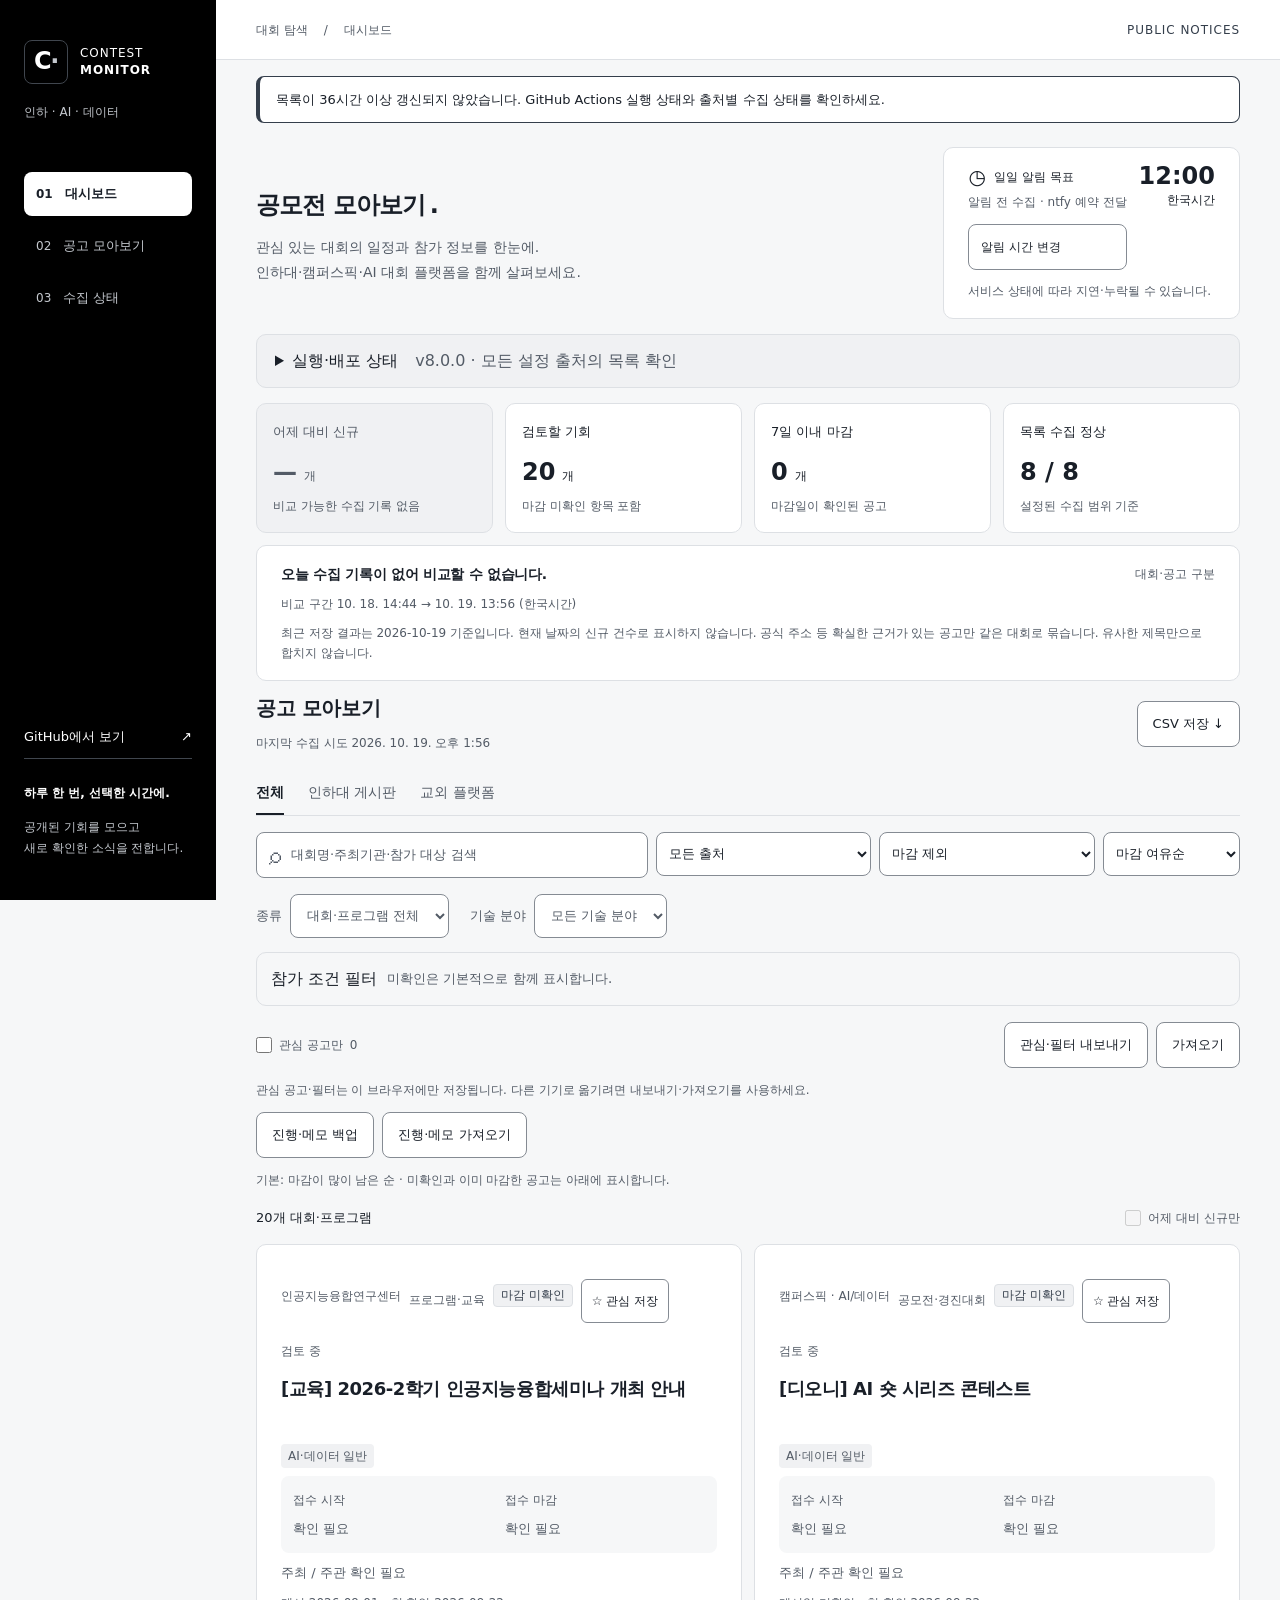
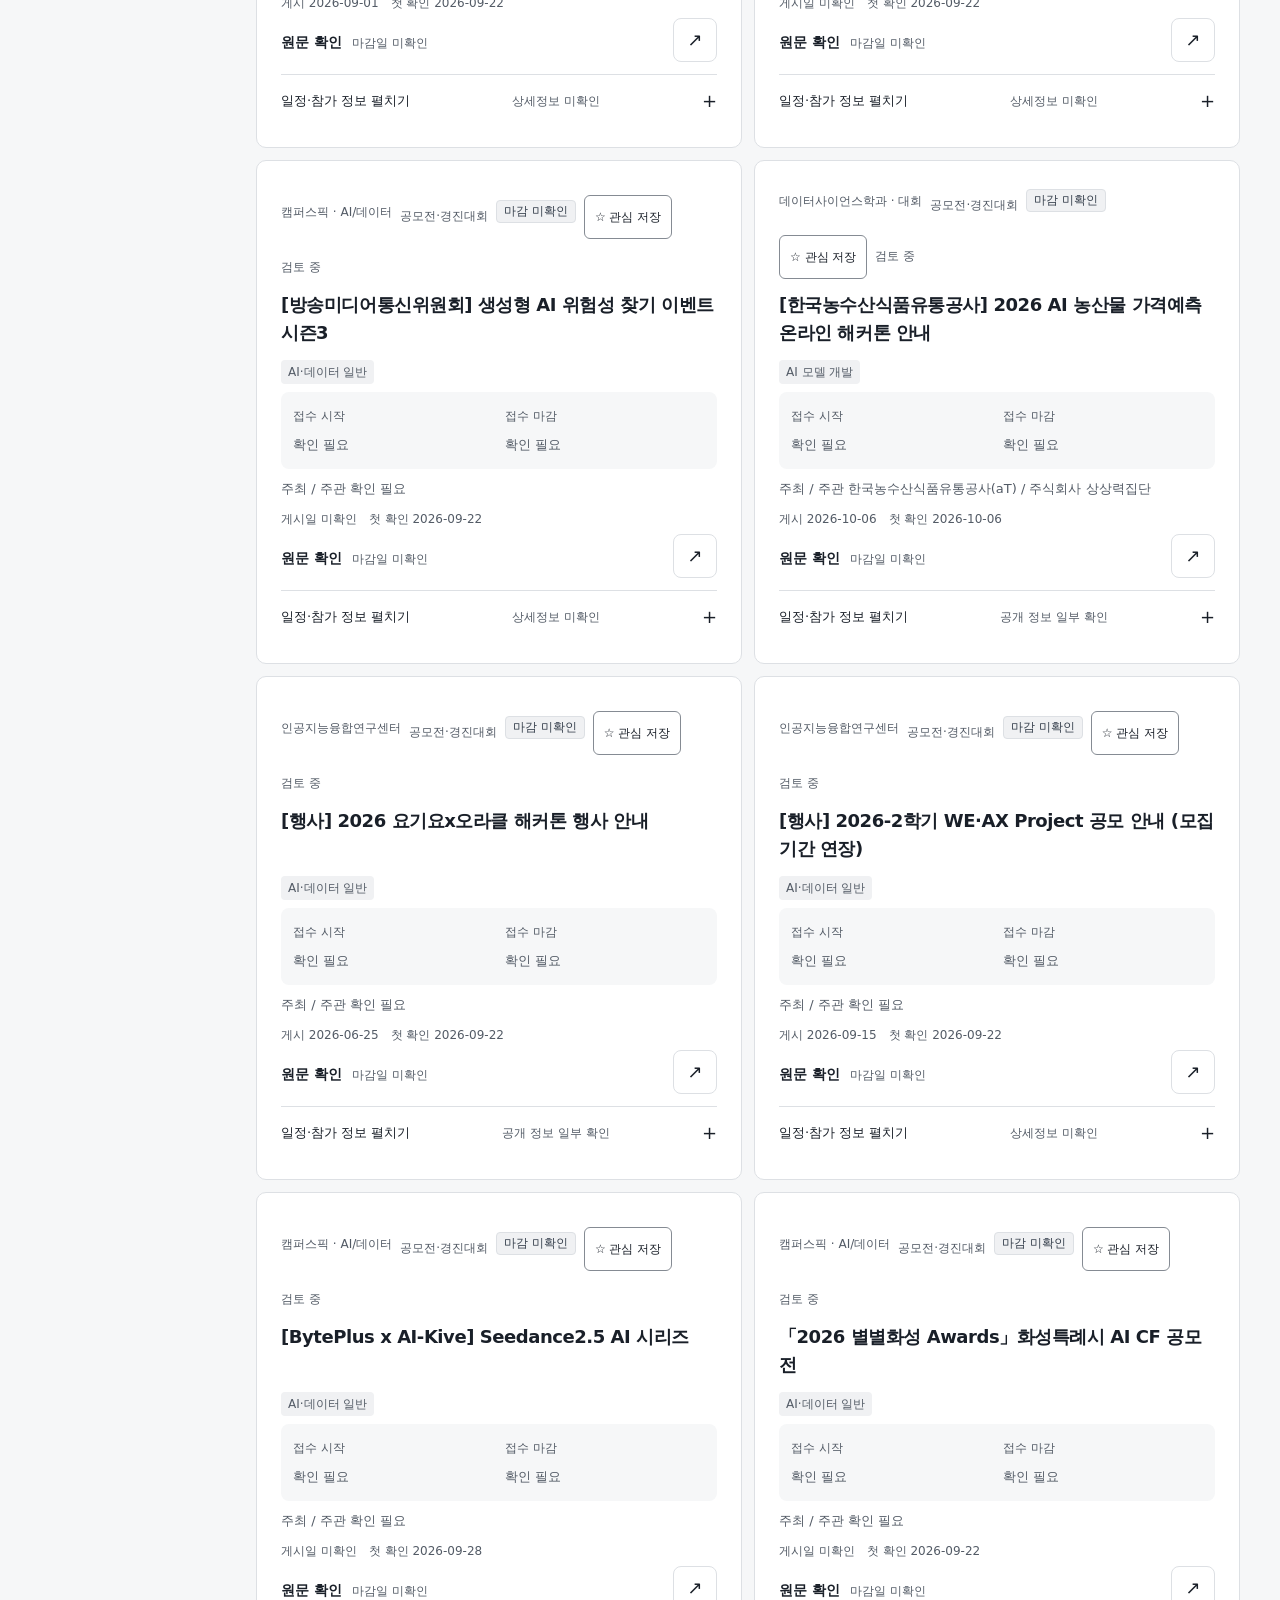
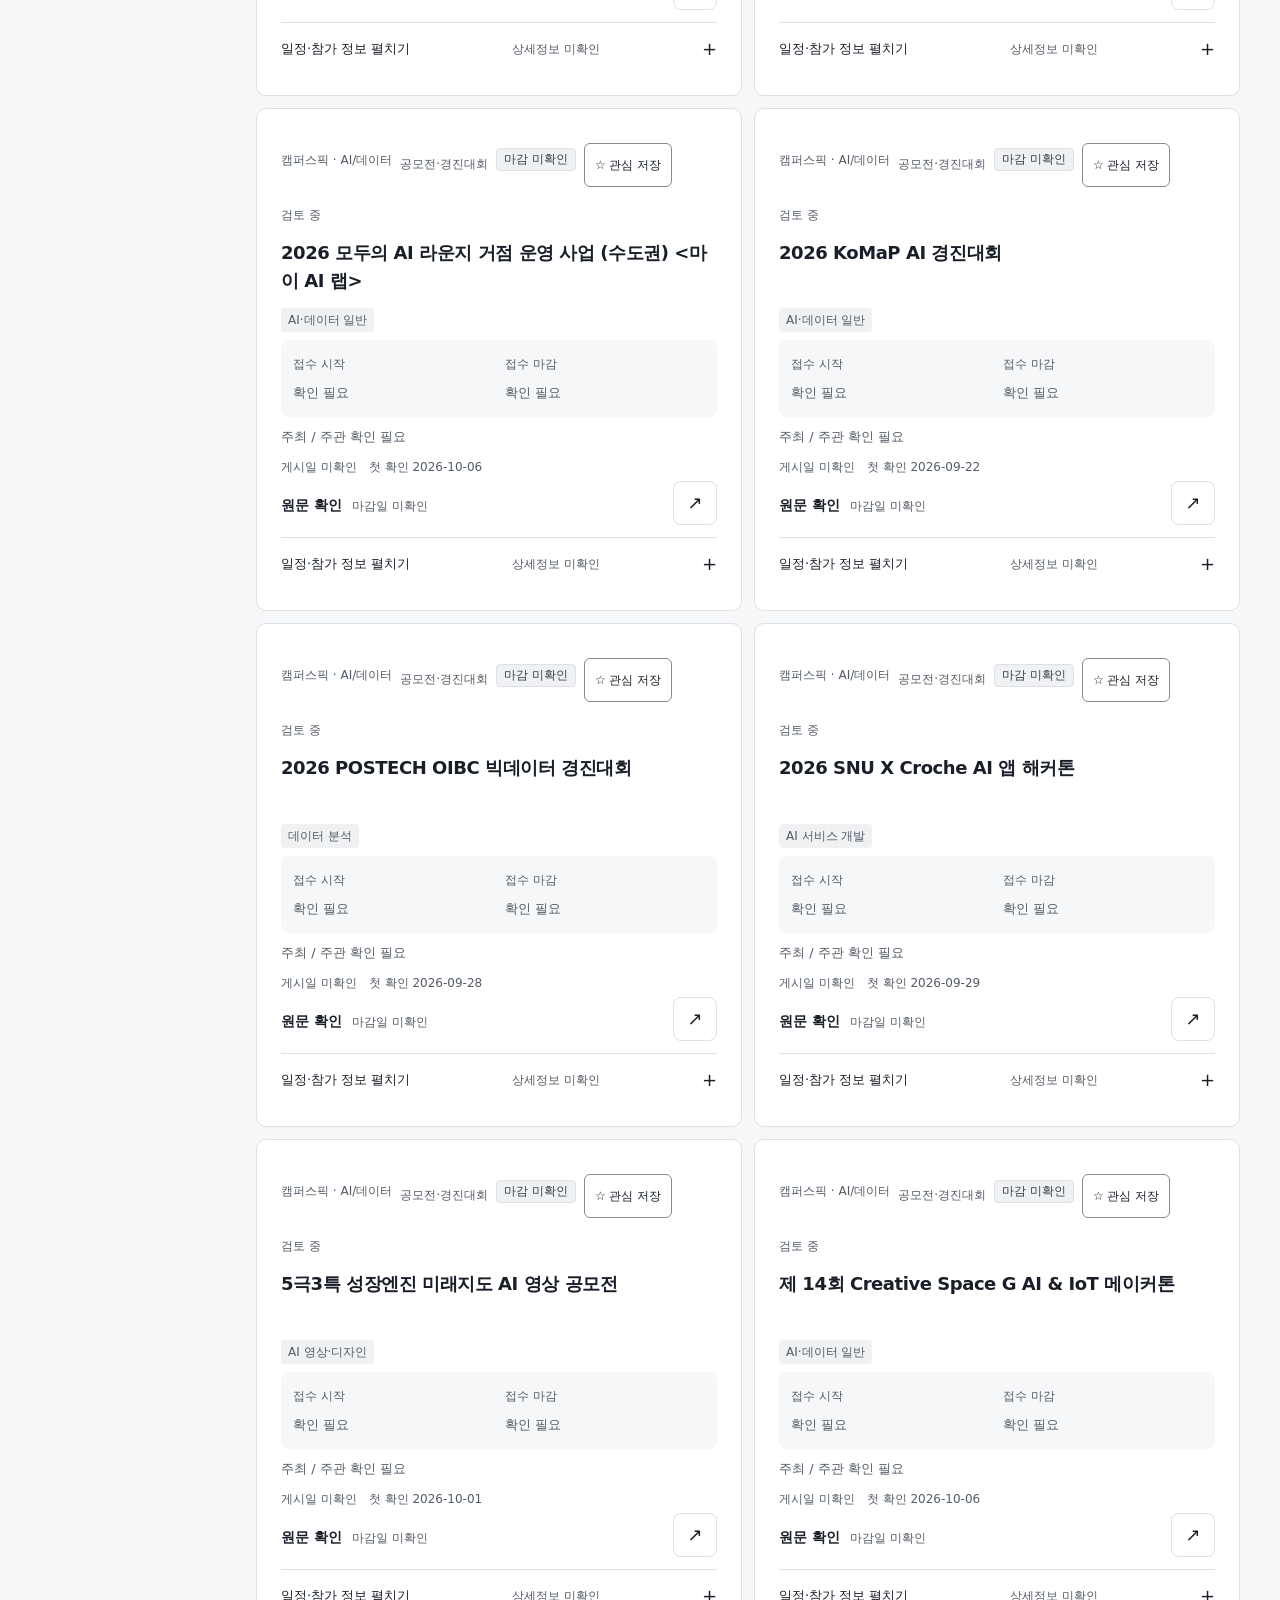
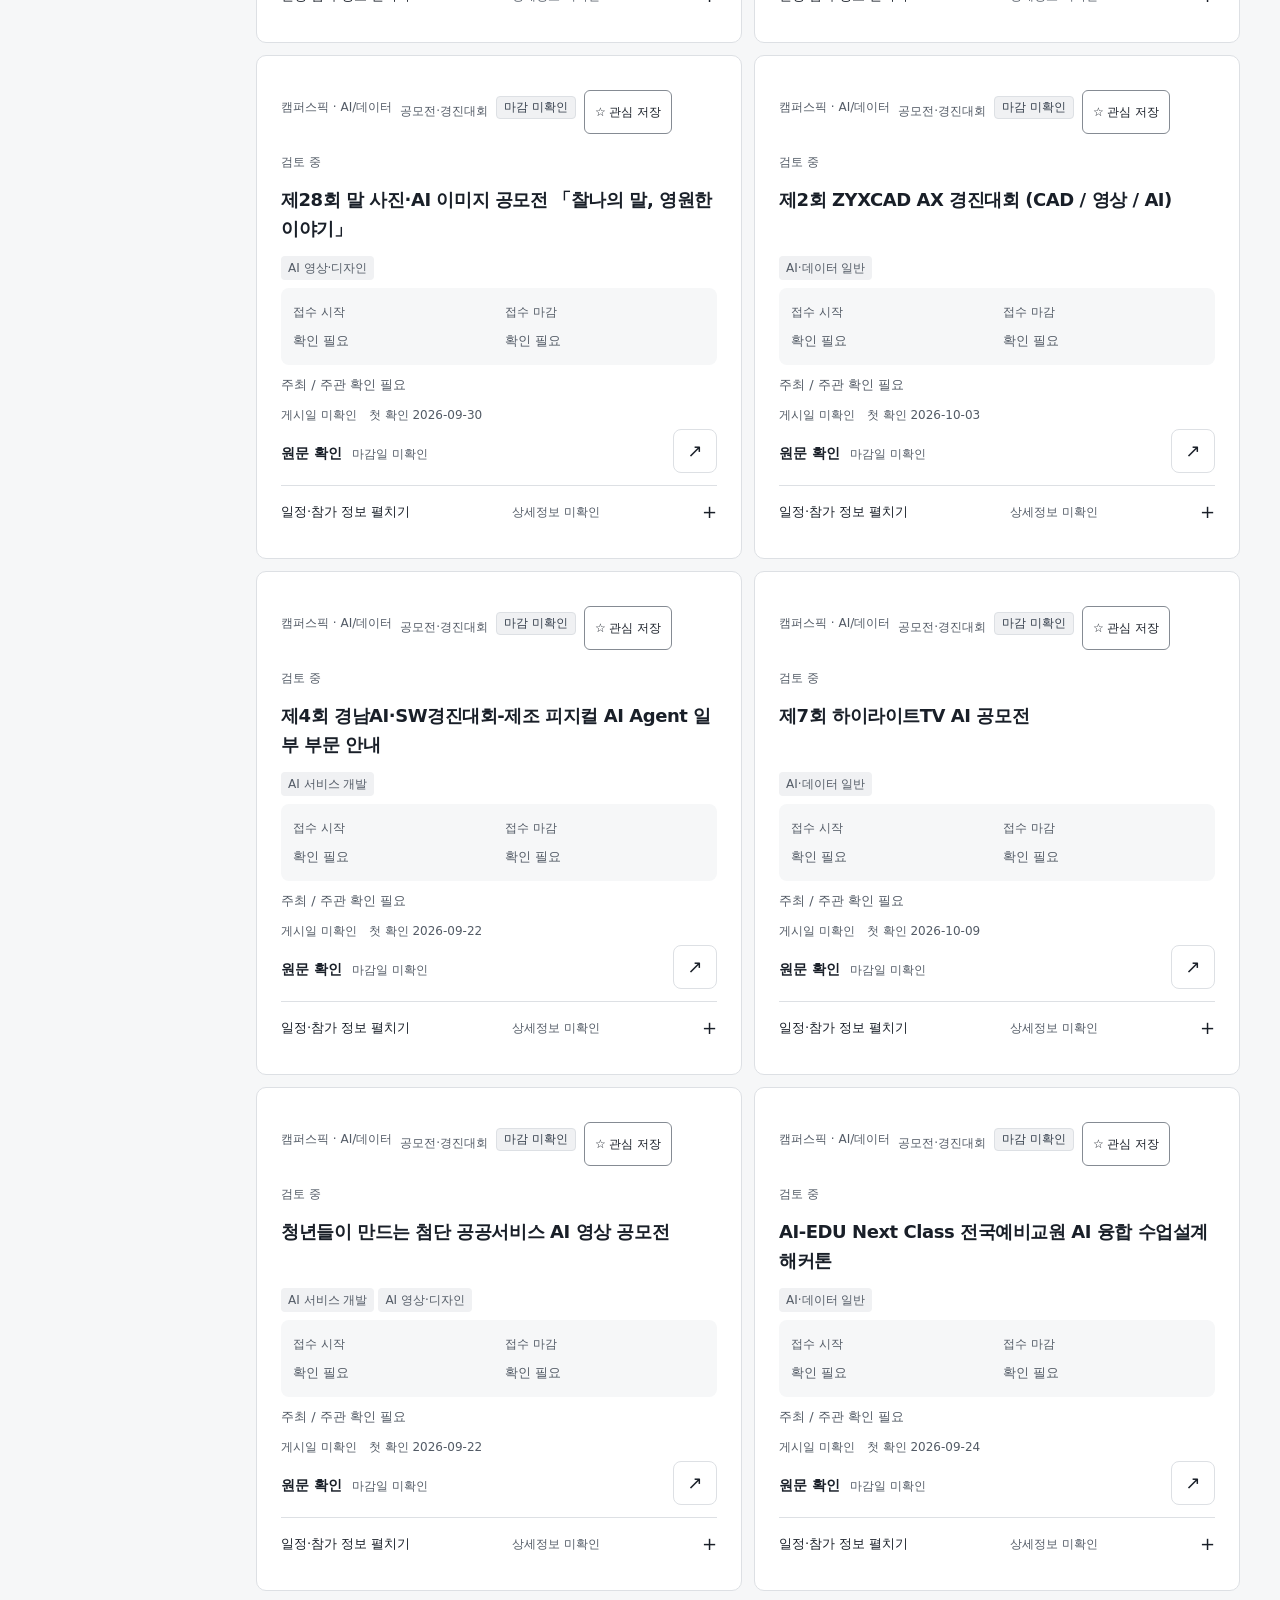
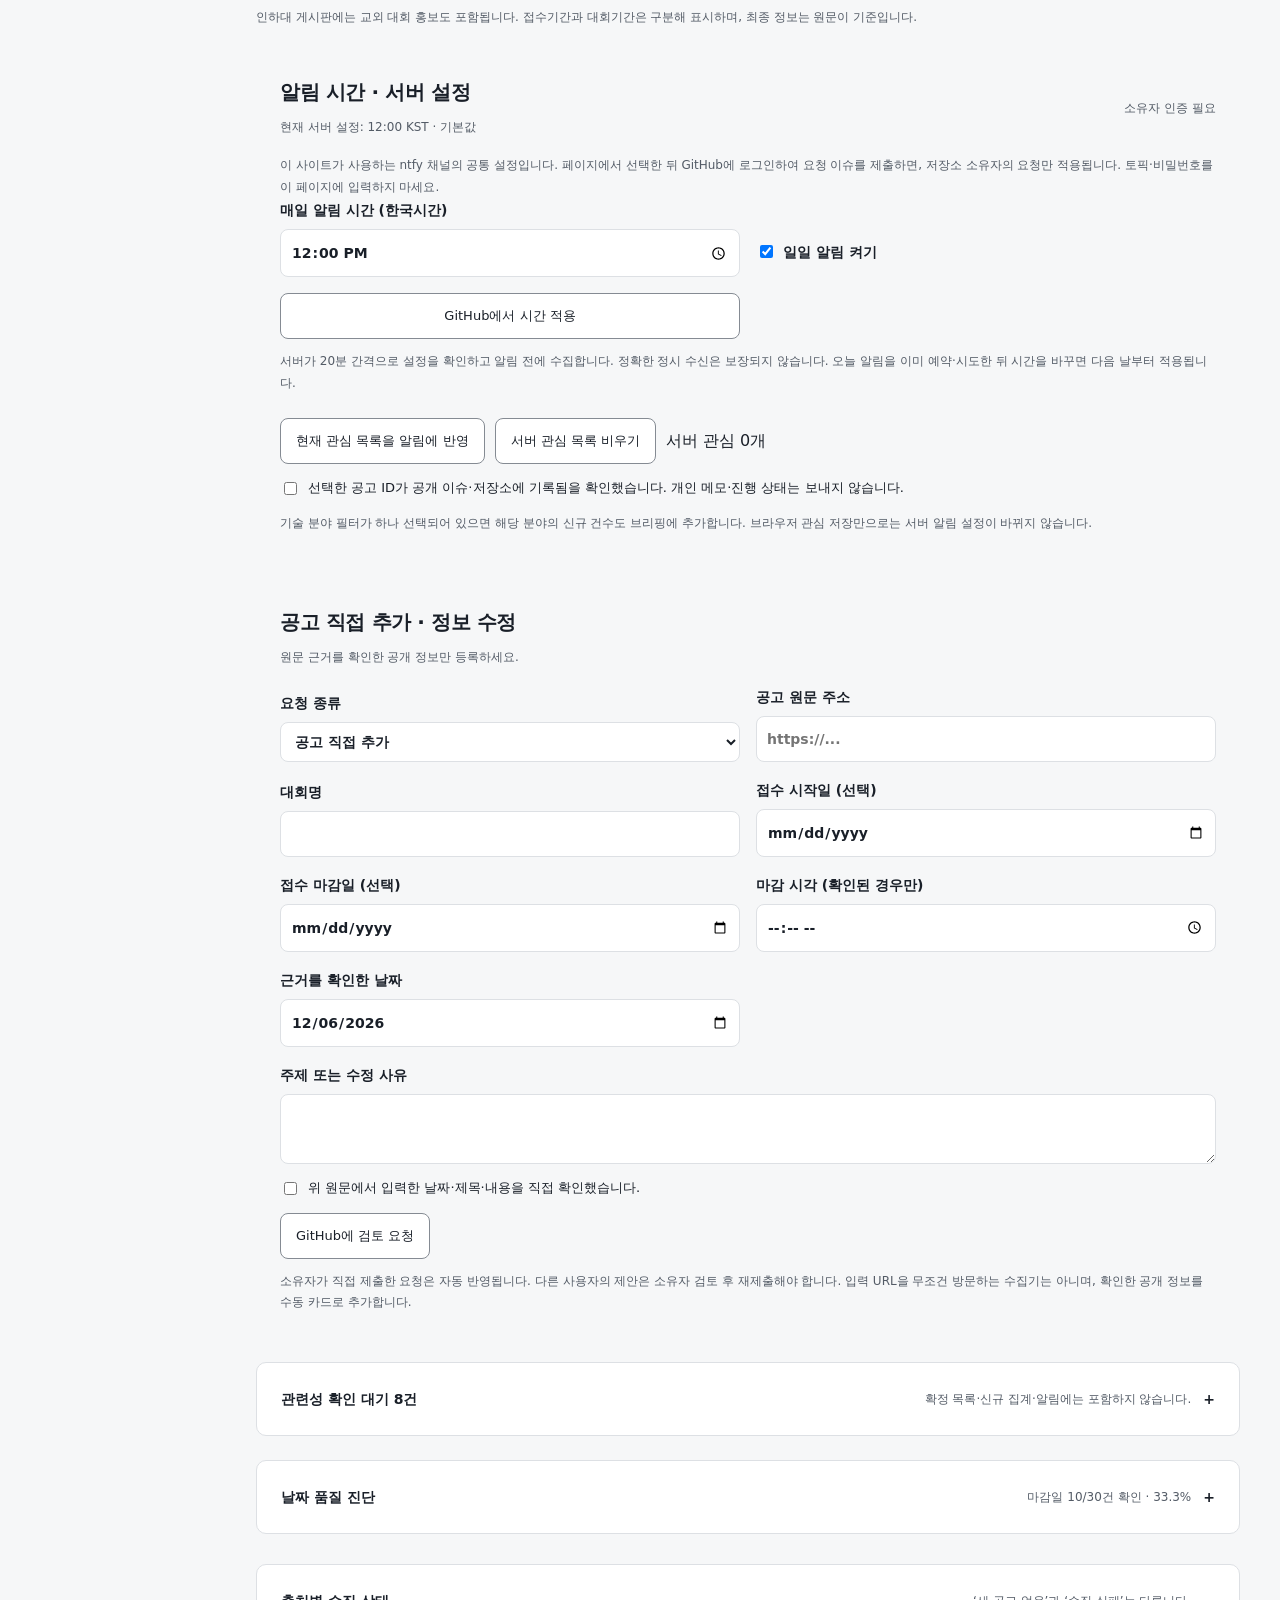
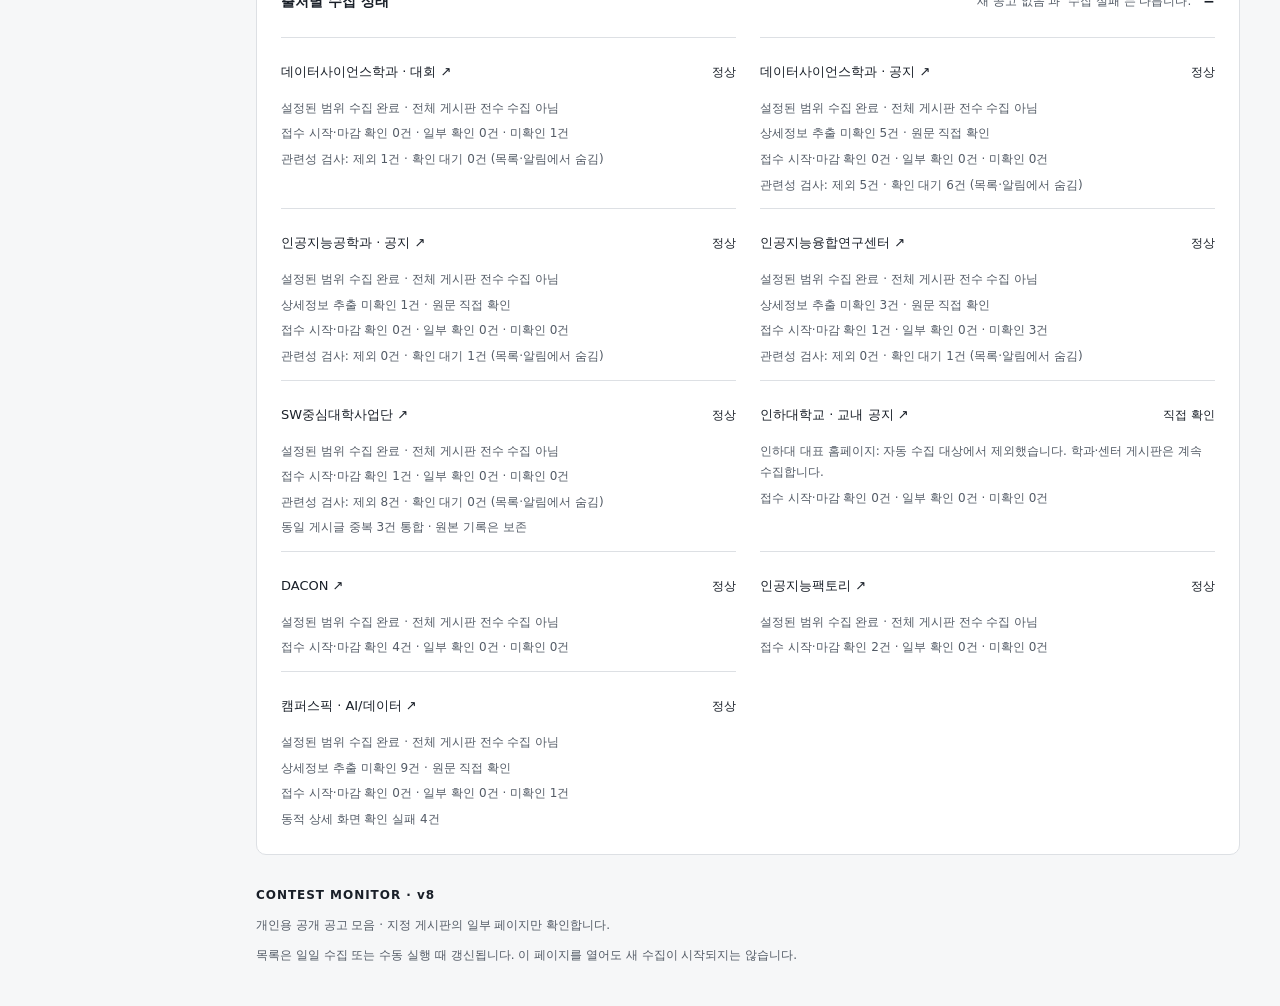
==== site/index.html @ 7da97b76 "Update contest data and validated server preferences" ====
<!doctype html>
<html lang="ko">
<head>
  <meta charset="utf-8"><meta name="viewport" content="width=device-width,initial-scale=1">
  <meta name="color-scheme" content="light">
  <meta name="description" content="인하대·캠퍼스픽·AI 대회 플랫폼의 공고, 접수기간, 참가 정보와 어제 대비 신규 공고를 한곳에서 확인합니다.">
  <title>공모전 모아보기 · Contest Monitor</title>
  <style>/* Uploaded DESIGN.md / SKILL.md foundations. Additions: documented semantic roles,
   layout multiples, accessible control heights and responsive widths. No font binaries. */
:root {
  --color-backdrop: rgba(0,0,0,.4);
  --font-family-primary: "Pretendard Variable", Pretendard, -apple-system, system-ui, Roboto, "Helvetica Neue", "Segoe UI", "Apple SD Gothic Neo", "Noto Sans KR", "Malgun Gothic", "Noto Sans CJK KR", "Apple Color Emoji", "Segoe UI Emoji", "Segoe UI Symbol", sans-serif;
  --font-size-base: 16px;
  --font-weight-base: 500;
  --font-line-height-base: 24px;
  --font-xs: 12px; --font-sm: 13px; --font-md: 14px; --font-lg: 15px;
  --font-xl: 16px; --font-2xl: 18px; --font-3xl: 20px; --font-4xl: 24px;
  --font-semibold: 600; --font-bold: 700;
  --color-text-primary: #191f28;
  --color-text-secondary: #212121;
  --color-text-tertiary: #ffffff;
  --color-text-inverse: #343e4b;
  --color-surface-base: #000000;
  /* Added roles; original source tokens above are not overwritten. */
  --color-surface-content: var(--color-text-tertiary);
  --color-surface-canvas: #f6f7f8;
  --color-surface-subtle: #f0f1f3;
  --color-text-muted: #535b66;
  --color-text-on-dark-muted: #c4c8ce;
  --color-border-subtle: #dde0e4;
  --color-border-control: #858b93;
  --color-border-dark: #40464e;
  --color-focus: var(--color-text-inverse);
  --color-action: var(--color-text-primary);
  --color-action-hover: var(--color-text-inverse);
  --space-1: 4px; --space-2: 5px; --space-3: 7px; --space-4: 8px;
  --space-5: 10px; --space-6: 11px; --space-7: 12px; --space-8: 15px;
  --layout-1: calc(var(--space-4) * 2);
  --layout-2: calc(var(--space-7) * 2);
  --layout-3: calc(var(--space-8) * 2);
  --layout-4: calc(var(--space-4) * 5);
  --layout-5: calc(var(--space-7) * 4);
  --radius-xs: 4px; --radius-sm: 6px; --radius-md: 8px;
  --radius-lg: 10px; --radius-xl: 50px;
  --motion-instant: 150ms; --motion-fast: 250ms; --motion-normal: 300ms;
  --control-height: calc(var(--space-6) * 4);
  --sidebar-width: 216px; --content-max: 1320px;
}
/* COMPONENTS */
* { box-sizing: border-box; }
html { scroll-behavior: smooth; scroll-padding-top: var(--layout-2); }
body { margin: 0; color: var(--color-text-primary); background: var(--color-surface-canvas); font-family: var(--font-family-primary); font-size: var(--font-size-base); font-weight: var(--font-weight-base); line-height: var(--font-line-height-base); }
[hidden] { display: none !important; }
a { color: inherit; text-decoration: none; }
button, input, select { font: inherit; color: inherit; }
button { cursor: pointer; }
button, a, input, select, summary { -webkit-tap-highlight-color: transparent; }
button:focus-visible, a:focus-visible, input:focus-visible, select:focus-visible, summary:focus-visible, main:focus-visible { outline: 3px solid var(--color-focus); outline-offset: var(--space-1); }
button:disabled, input:disabled { cursor: not-allowed; }
button:disabled { background: var(--color-surface-subtle); color: var(--color-text-muted); border-color: var(--color-border-subtle); }
button:not(:disabled):active, .detail-link:active { transform: translateY(1px); }
button, a, input, select, summary { transition: background-color var(--motion-instant), color var(--motion-instant), border-color var(--motion-instant); }
button { border: 1px solid transparent; }
.skip-link { position: fixed; top: var(--space-4); left: var(--space-4); z-index: 20; padding: var(--space-7) var(--layout-2); background: var(--color-surface-content); border: 2px solid var(--color-action); transform: translateY(-160%); }
.skip-link:not(:focus) { clip-path: inset(50%); width: 1px; height: 1px; overflow: hidden; white-space: nowrap; padding: 0; border: 0; }
.skip-link:focus { transform: none; }
.app-shell { display: grid; grid-template-columns: var(--sidebar-width) minmax(0, 1fr); min-height: 100vh; }
.sidebar { background: var(--color-surface-base); color: var(--color-text-tertiary); padding: var(--layout-4) var(--layout-2); position: sticky; top: 0; height: 100vh; display: flex; flex-direction: column; }
.sidebar :focus-visible { outline-color: var(--color-text-tertiary); }
.brand { display: flex; align-items: center; gap: var(--space-7); font-size: var(--font-xs); line-height: 1.4; letter-spacing: .08em; }
.brand strong { font-weight: var(--font-bold); }
.brand-mark { width: var(--control-height); height: var(--control-height); border: 1px solid var(--color-border-dark); border-radius: var(--radius-md); display: flex; align-items: center; justify-content: center; font-size: var(--font-4xl); font-weight: var(--font-bold); letter-spacing: -.06em; }
.brand-mark span { color: var(--color-text-on-dark-muted); }
.sidebar-caption { font-size: var(--font-xs); color: var(--color-text-on-dark-muted); margin: var(--layout-1) 0 var(--layout-5); }
.sidebar nav { display: grid; gap: var(--space-4); }
.nav-item { display: flex; gap: var(--space-7); align-items: center; min-height: var(--control-height); padding: var(--space-5) var(--space-7); border-radius: var(--radius-md); color: var(--color-text-on-dark-muted); font-size: var(--font-sm); }
.nav-item span { font-size: var(--font-xs); }
.nav-item:hover { background: var(--color-action-hover); color: var(--color-text-tertiary); }
.nav-item.current { background: var(--color-surface-content); color: var(--color-text-primary); font-weight: var(--font-semibold); }
.sidebar-bottom { margin-top: auto; padding-top: var(--layout-3); }
.repo-link { display: flex; align-items: center; justify-content: space-between; font-size: var(--font-sm); min-height: var(--control-height); border-bottom: 1px solid var(--color-border-dark); }
.repo-link:hover { text-decoration: underline; text-underline-offset: var(--space-1); }
.sidebar-note { padding-top: var(--layout-2); font-size: var(--font-xs); line-height: 1.8; }
.sidebar-note strong { color: var(--color-text-tertiary); font-weight: var(--font-semibold); }
.sidebar-note p { color: var(--color-text-on-dark-muted); margin-bottom: 0; }
.workspace { min-width: 0; }
.workspace-top { height: calc(var(--space-8) * 4); background: var(--color-surface-content); border-bottom: 1px solid var(--color-border-subtle); padding: 0 var(--layout-4); display: flex; align-items: center; justify-content: space-between; gap: var(--space-7); font-size: var(--font-xs); color: var(--color-text-muted); }
.workspace-top>span>span { margin: 0 var(--space-7); }
.mobile-repo { display: none; }
.top-tag { letter-spacing: .08em; color: var(--color-text-inverse); }
main { max-width: var(--content-max); margin: auto; padding: var(--layout-3) var(--layout-4) var(--layout-4); }
.banner { border: 1px solid var(--color-border-subtle); border-radius: var(--radius-md); padding: var(--space-7) var(--layout-1); margin-bottom: var(--layout-2); background: var(--color-surface-content); font-size: var(--font-sm); line-height: 1.65; }
.banner strong { display: inline-block; margin-right: var(--space-4); font-weight: var(--font-bold); }
.warn { border-color: var(--color-text-inverse); border-left-width: var(--space-1); }
.hero { display: grid; grid-template-columns: minmax(0, 1fr) auto; align-items: center; gap: var(--layout-3); margin: var(--space-4) 0 var(--layout-3); }
.eyebrow { font-size: var(--font-xs); font-weight: var(--font-semibold); color: var(--color-text-muted); letter-spacing: .035em; margin: 0 0 var(--space-4); }
h1 { font-size: var(--font-4xl); line-height: 1.4; letter-spacing: -.035em; font-weight: var(--font-bold); margin: var(--space-4) 0 var(--space-7); }
.title-dot { margin-left: var(--space-1); }
.hero-copy>p:last-child { color: var(--color-text-muted); font-size: var(--font-md); line-height: 1.8; margin: 0; }
.schedule { min-width: 264px; background: var(--color-surface-content); border: 1px solid var(--color-border-subtle); border-radius: var(--radius-lg); padding: var(--layout-1) var(--layout-2); }
.schedule-heading { display: flex; align-items: center; gap: var(--space-4); font-size: var(--font-xs); }
.clock-mark { font-size: var(--font-3xl); }
.schedule strong { display: block; font-size: var(--font-4xl); font-weight: var(--font-semibold); font-variant-numeric: tabular-nums; margin-top: var(--space-4); }
.schedule strong small { font-size: var(--font-xs); font-weight: var(--font-weight-base); margin-left: var(--space-4); }
.schedule p { color: var(--color-text-muted); font-size: var(--font-xs); margin: var(--space-4) 0 0; line-height: 1.6; }
.schedule .schedule-note { margin-top: var(--space-1); }
.stats { display: grid; grid-template-columns: repeat(4, minmax(0, 1fr)); gap: var(--space-7); }
.stat { background: var(--color-surface-content); border: 1px solid var(--color-border-subtle); border-radius: var(--radius-lg); padding: var(--layout-1); display: flex; align-items: flex-start; flex-direction: column; min-width: 0; position: relative; text-align: left; }
.stat>span:first-child { font-size: var(--font-sm); }
.stat>strong { display: flex; gap: var(--space-3); align-items: baseline; font-size: var(--font-4xl); font-weight: var(--font-semibold); line-height: 1.4; margin: var(--space-7) 0 var(--space-4); font-variant-numeric: tabular-nums; }
.stat strong small { font-size: var(--font-xs); font-weight: var(--font-weight-base); }
.stat .stat-note { font-size: var(--font-xs); line-height: 1.6; color: var(--color-text-muted); }
.stat-featured { background: var(--color-surface-base); color: var(--color-text-tertiary); border-color: var(--color-surface-base); }
.stat-featured .stat-note { color: var(--color-text-on-dark-muted); }
.stat-featured:not(:disabled):hover { background: var(--color-action-hover); }
.stat-featured:disabled .stat-note { color: var(--color-text-muted); }
.stat-action { position: absolute; top: var(--layout-1); right: var(--layout-1); font-size: var(--font-lg); }
.stat-featured:disabled .stat-action { display: none; }
.comparison { background: var(--color-surface-content); border: 1px solid var(--color-border-subtle); border-radius: var(--radius-lg); margin-top: var(--space-7); padding: var(--layout-1) var(--layout-2); }
.comparison-heading { display: flex; align-items: center; justify-content: space-between; gap: var(--space-7); flex-wrap: wrap; }
h2 { font-size: var(--font-3xl); font-weight: var(--font-semibold); line-height: 1.5; margin: 0; letter-spacing: -.02em; }
.comparison h2 { font-size: var(--font-md); }
.basis-tag { font-size: var(--font-xs); color: var(--color-text-muted); }
.comparison-range, .comparison-note { color: var(--color-text-muted); font-size: var(--font-xs); line-height: 1.7; margin: var(--space-4) 0 0; }
.source-chips { display: flex; gap: var(--space-3); flex-wrap: wrap; margin-top: var(--space-5); }
.source-chips:empty { display: none; }
.source-chip { padding: var(--space-1) var(--space-5); border: 1px solid var(--color-border-subtle); border-radius: var(--radius-xl); background: var(--color-surface-content); font-size: var(--font-xs); color: var(--color-text-inverse); }
.source-chip strong { margin-left: var(--space-4); color: var(--color-text-primary); }
.panel { margin-top: var(--layout-2); }
.panel-heading { display: flex; align-items: center; justify-content: space-between; gap: var(--layout-1); margin-bottom: var(--layout-1); }
.panel-heading .eyebrow { font-size: var(--font-xs); }
.panel-heading p:last-child { font-size: var(--font-xs); color: var(--color-text-muted); margin: var(--space-4) 0 0; }
.secondary { background: var(--color-surface-content); border: 1px solid var(--color-border-control); padding: var(--space-5) var(--space-8); border-radius: var(--radius-md); min-height: var(--control-height); font-size: var(--font-sm); white-space: nowrap; }
.secondary:not(:disabled):hover { background: var(--color-surface-subtle); border-color: var(--color-text-primary); }
.group-tabs { display: flex; gap: var(--layout-2); border-bottom: 1px solid var(--color-border-subtle); margin-bottom: var(--layout-1); }
.tab { background: transparent; border: none; border-bottom: 2px solid transparent; min-height: var(--control-height); padding: var(--space-4) 0; font-size: var(--font-md); color: var(--color-text-muted); }
.tab:hover { color: var(--color-text-primary); border-bottom-color: var(--color-border-control); }
.tab.selected { color: var(--color-text-primary); border-bottom-color: var(--color-text-primary); font-weight: var(--font-semibold); }
.controls { display: grid; grid-template-columns: minmax(220px, 1fr) minmax(120px, .55fr) minmax(128px, .55fr) minmax(95px, .35fr); gap: var(--space-4); }
.search { display: flex; align-items: center; gap: var(--space-5); background: var(--color-surface-content); border: 1px solid var(--color-border-control); border-radius: var(--radius-md); padding: 0 var(--space-7); min-width: 0; }
.search>span { font-size: var(--font-4xl); color: var(--color-text-muted); }
.search input { width: 100%; min-width: 0; padding: var(--space-5) 0; border: 0; background: transparent; font-size: var(--font-sm); min-height: var(--control-height); }
.search input::placeholder { color: var(--color-text-muted); }
.search:focus-within { border-color: var(--color-text-primary); }
.select-label { min-width: 0; }
.select-label select { width: 100%; min-height: var(--control-height); padding: var(--space-5) var(--space-4); border: 1px solid var(--color-border-control); background: var(--color-surface-content); border-radius: var(--radius-md); font-size: var(--font-sm); }
.results-meta { display: flex; justify-content: space-between; align-items: center; gap: var(--space-4); font-size: var(--font-sm); padding: var(--space-1) 0; }
.new-toggle { display: flex; align-items: center; gap: var(--space-3); min-height: var(--control-height); color: var(--color-text-muted); font-size: var(--font-xs); cursor: pointer; }
.new-toggle input { width: var(--layout-1); height: var(--layout-1); accent-color: var(--color-text-primary); margin: 0; }
.items { display: grid; grid-template-columns: repeat(2, minmax(0, 1fr)); gap: var(--space-7); align-items: start; }
.contest { display: grid; grid-template-columns: minmax(0, 1fr) auto; gap: var(--space-7) var(--space-4); background: var(--color-surface-content); border: 1px solid var(--color-border-subtle); border-radius: var(--radius-lg); padding: var(--layout-2); min-width: 0; }
.contest:hover { border-color: var(--color-border-control); }
.source-block { display: flex; align-items: center; gap: var(--space-4); flex-wrap: wrap; grid-column: 1 / -1; padding-right: var(--layout-3); min-width: 0; }
.source-name { font-size: var(--font-xs); color: var(--color-text-muted); overflow-wrap: anywhere; }
.pill { display: inline-block; font-size: var(--font-xs); padding: 0 var(--space-3); line-height: 1.8; border: 1px solid var(--color-border-subtle); border-radius: var(--radius-xs); color: var(--color-text-inverse); background: var(--color-surface-subtle); }
.pill.active { background: var(--color-surface-content); border-color: var(--color-border-control); }
.pill.closed { text-decoration: line-through; }
.contest-body { grid-column: 1 / -1; min-width: 0; }
.contest h3 { font-size: var(--font-2xl); font-weight: var(--font-semibold); line-height: 1.6; margin: 0 0 var(--space-7); letter-spacing: -.025em; overflow-wrap: anywhere; }
.contest h3 a:hover { text-decoration: underline; text-underline-offset: var(--space-1); }
.new-badge { display: inline-block; margin-left: var(--space-4); vertical-align: middle; font-size: var(--font-xs); line-height: 1.6; padding: 0 var(--space-2); background: var(--color-surface-base); color: var(--color-text-tertiary); border-radius: var(--radius-xs); font-weight: var(--font-semibold); letter-spacing: 0; }
.registration-line { font-size: var(--font-md); color: var(--color-text-primary); font-weight: var(--font-semibold); margin: 0 0 var(--space-4); overflow-wrap: anywhere; }
.organizer-line { font-size: var(--font-sm); color: var(--color-text-muted); margin: 0 0 var(--space-4); overflow-wrap: anywhere; }
.metadata { display: flex; flex-wrap: wrap; gap: var(--space-4) var(--space-7); font-size: var(--font-xs); color: var(--color-text-muted); line-height: 1.7; }
.deadline { display: flex; align-items: baseline; gap: var(--space-5); flex-wrap: wrap; font-size: var(--font-md); margin-top: var(--space-1); }
.deadline strong { font-size: var(--font-md); font-weight: var(--font-semibold); }
.deadline small { font-size: var(--font-xs); color: var(--color-text-muted); }
.deadline .urgent { border-bottom: 2px solid var(--color-text-primary); }
.open-link { display: inline-flex; align-items: center; justify-content: center; min-width: var(--control-height); min-height: var(--control-height); margin-top: calc(var(--space-4) * -1); border: 1px solid var(--color-border-subtle); border-radius: var(--radius-md); font-size: var(--font-2xl); }
.open-link:hover { background: var(--color-surface-subtle); border-color: var(--color-border-control); }
.contest-details { grid-column: 1 / -1; min-width: 0; border-top: 1px solid var(--color-border-subtle); padding-top: var(--space-1); }
.contest-details>summary { display: flex; align-items: center; justify-content: space-between; flex-wrap: wrap; gap: var(--space-4); cursor: pointer; list-style: none; min-height: var(--control-height); font-size: var(--font-sm); }
summary::-webkit-details-marker { display: none; }
.contest-details>summary::after { content: '+'; font-size: var(--font-2xl); }
.contest-details[open]>summary::after { content: '−'; }
.contest-details>summary small { color: var(--color-text-muted); font-size: var(--font-xs); }
.contest-details>summary:hover { color: var(--color-text-inverse); background: var(--color-surface-subtle); }
.details-grid { display: grid; grid-template-columns: minmax(0, 1fr); gap: var(--layout-1); margin: 0; padding: var(--layout-1); border-radius: var(--radius-md); background: var(--color-surface-canvas); }
.detail-field { min-width: 0; }
.detail-field dt { font-size: var(--font-xs); color: var(--color-text-muted); margin-bottom: var(--space-1); }
.detail-field dd { margin: 0; font-size: var(--font-sm); overflow-wrap: anywhere; line-height: 1.8; }
.detail-actions { display: flex; flex-wrap: wrap; gap: var(--space-4); margin-top: var(--layout-1); }
.detail-link { display: flex; align-items: center; justify-content: center; min-height: var(--control-height); padding: var(--space-5) var(--space-7); border-radius: var(--radius-md); border: 1px solid var(--color-border-control); font-size: var(--font-xs); }
.detail-link.primary { background: var(--color-action); color: var(--color-text-tertiary); border-color: var(--color-action); }
.detail-link:hover { background: var(--color-surface-subtle); }
.detail-link.primary:hover { background: var(--color-action-hover); }
.detail-note, .detail-warning { font-size: var(--font-xs); line-height: 1.8; color: var(--color-text-muted); margin: var(--space-7) 0 0; overflow-wrap: anywhere; }
.detail-warning { color: var(--color-text-primary); border-left: 2px solid var(--color-text-inverse); padding-left: var(--space-4); }
.list-note { font-size: var(--font-xs); color: var(--color-text-muted); margin: var(--layout-1) 0 0; line-height: 1.8; }
.empty, .loading { border: 1px dashed var(--color-border-control); border-radius: var(--radius-lg); background: var(--color-surface-content); text-align: center; padding: var(--layout-5) var(--layout-2); }
.empty-symbol { font-size: var(--font-4xl); }
.empty h3 { font-size: var(--font-2xl); margin: var(--space-7) 0; }
.empty p { color: var(--color-text-muted); font-size: var(--font-md); line-height: 1.8; }
.health { margin-top: var(--layout-3); border: 1px solid var(--color-border-subtle); border-radius: var(--radius-lg); background: var(--color-surface-content); }
.health summary { display: flex; justify-content: space-between; gap: var(--space-7); cursor: pointer; padding: var(--layout-2); list-style: none; font-size: var(--font-md); font-weight: var(--font-semibold); min-height: var(--control-height); }
.health summary::after { content: '+'; }
.health[open] summary::after { content: '−'; }
.health-hint { font-size: var(--font-xs); color: var(--color-text-muted); font-weight: var(--font-weight-base); margin-left: auto; }
#sourceHealth { display: grid; grid-template-columns: repeat(2, minmax(0, 1fr)); gap: 0 var(--layout-2); padding: 0 var(--layout-2) var(--space-7); }
.health-row { border-top: 1px solid var(--color-border-subtle); padding: var(--space-7) 0; min-width: 0; }
.health-title { display: flex; align-items: center; justify-content: space-between; gap: var(--space-7); font-size: var(--font-sm); }
.health-title a { min-height: var(--control-height); display: inline-flex; align-items: center; overflow-wrap: anywhere; }
.health-title a:hover { text-decoration: underline; text-underline-offset: var(--space-1); }
.health-title>span { font-size: var(--font-xs); white-space: nowrap; }
.health-title .error, .health-title .partial { font-weight: var(--font-bold); border-bottom: 1px solid var(--color-text-primary); }
.health-row p { color: var(--color-text-muted); font-size: var(--font-xs); margin: var(--space-1) 0 0; line-height: 1.8; overflow-wrap: anywhere; }
footer { padding-top: var(--layout-3); font-size: var(--font-xs); color: var(--color-text-muted); line-height: 1.8; }
footer strong { color: var(--color-text-primary); letter-spacing: .08em; font-weight: var(--font-semibold); }
footer p { margin: var(--space-4) 0 0; }
.sr-only { position: absolute; width: 1px; height: 1px; padding: 0; overflow: hidden; clip: rect(0,0,0,0); white-space: nowrap; border: 0; }
@media (min-width: 681px) {
  .schedule { display: grid; grid-template-columns: minmax(0,1fr) auto; gap: var(--space-1) var(--space-7); }
  .schedule-heading { grid-column: 1; }
  .schedule strong { grid-column: 2; grid-row: 1 / 3; margin-top: 0; align-self: center; }
  .schedule strong small { display: block; margin: 0; text-align: right; }
  .schedule p { grid-column: 1; margin-top: 0; }
  .schedule .schedule-note { grid-column: 1 / -1; margin-top: var(--space-4); }
}
@media (max-width: 1200px) {
  :root { --sidebar-width: 196px; }
  main, .workspace-top { padding-left: var(--layout-2); padding-right: var(--layout-2); }
  .sidebar { padding-left: var(--layout-1); padding-right: var(--layout-1); }
  .stat { padding: var(--layout-1); }
  .controls { grid-template-columns: repeat(3,minmax(0,1fr)); }
  .search { grid-column: 1 / -1; }
  .contest { padding: var(--layout-1); }
  .contest-details>summary small { display: block; flex-basis: 100%; order: 3; }
}
@media (max-width: 960px) {
  .top-tag { display: none; }
  .mobile-repo { display: inline-flex; align-items: center; gap: var(--space-4); min-height: var(--control-height); text-decoration: underline; text-underline-offset: var(--space-1); }
  .app-shell { display: block; }
  .sidebar { position: relative; height: auto; padding: var(--layout-1) var(--layout-2); display: grid; grid-template-columns: auto minmax(0,1fr); align-items: center; gap: var(--layout-1); }
  .sidebar nav { display: flex; justify-content: flex-end; gap: var(--space-3); }
  .nav-item { font-size: var(--font-xs); padding: var(--space-4) var(--space-7); }
  .nav-item span { display: none; }
  .sidebar-caption, .sidebar-bottom { display: none; }
  .workspace-top { height: var(--layout-5); }
  .hero { gap: var(--layout-2); }
}
@media (max-width: 680px) {
  main { padding: var(--layout-2) var(--layout-1) var(--layout-3); }
  .workspace-top { padding-left: var(--layout-1); padding-right: var(--layout-1); }
  .top-tag { display: none; }
  .sidebar { grid-template-columns: 1fr; padding: var(--layout-1); gap: var(--space-7); }
  .brand { font-size: var(--font-xs); }
  .brand-mark { width: var(--layout-4); height: var(--layout-4); }
  .sidebar nav { justify-content: flex-start; gap: var(--space-4); }
  .nav-item { flex: 1; justify-content: center; padding: var(--space-4); }
  .hero { grid-template-columns: minmax(0,1fr); margin-top: 0; gap: var(--layout-2); }
  .schedule { min-width: 0; display: grid; grid-template-columns: minmax(0,1fr) auto; gap: var(--space-1) var(--space-4); padding: var(--layout-1); }
  .schedule-heading { grid-column: 1; }
  .schedule strong { grid-column: 2; grid-row: 1 / 3; align-self: center; margin-top: 0; }
  .schedule strong small { display: block; font-size: var(--font-xs); margin: 0; text-align: right; }
  .schedule p { grid-column: 1; font-size: var(--font-xs); margin-top: 0; }
  .schedule .schedule-note { grid-column: 1 / -1; margin-top: var(--space-4); }
  .hero-copy>p:last-child { font-size: var(--font-md); }
  .stats { grid-template-columns: repeat(2,minmax(0,1fr)); gap: var(--space-4); }
  .stat { padding: var(--layout-1); }
  .stat>span:first-child { font-size: var(--font-xs); padding-right: var(--space-7); }
  .stat .stat-note { font-size: var(--font-xs); }
  .stat-action { top: var(--space-7); right: var(--space-7); }
  .comparison { padding: var(--layout-1); }
  .comparison-heading { align-items: flex-start; gap: var(--space-1); }
  .panel { margin-top: var(--layout-3); }
  .panel-heading { gap: var(--space-4); }
  .panel-heading .eyebrow { display: none; }
  .panel-heading h2 { font-size: var(--font-2xl); }
  .panel-heading p:last-child { font-size: var(--font-xs); }
  .secondary { padding: var(--space-4) var(--space-7); font-size: var(--font-xs); }
  .group-tabs { justify-content: space-between; gap: var(--space-7); margin-bottom: var(--layout-1); }
  .tab { font-size: var(--font-sm); }
  .controls { grid-template-columns: repeat(2,minmax(0,1fr)); gap: var(--space-4); }
  .select-label:last-child { grid-column: 1 / -1; }
  .search input, .select-label select { font-size: var(--font-xl); }
  .items { grid-template-columns: minmax(0,1fr); }
  .contest { padding: var(--layout-1); }
  .contest h3 { font-size: var(--font-xl); }
  .registration-line { font-size: var(--font-sm); }
  .health summary { flex-wrap: wrap; padding: var(--layout-1); gap: var(--space-4); }
  .health-hint { order: 3; flex-basis: 100%; margin: 0; }
  .health summary::after { margin-left: auto; }
  #sourceHealth { grid-template-columns: minmax(0,1fr); padding: 0 var(--layout-1) var(--space-7); }
  .health-title { font-size: var(--font-xs); }
}
@media (prefers-reduced-motion: reduce) {
  html { scroll-behavior: auto; }
  *, *::before, *::after { transition: none !important; animation: none !important; }
}

/* v4: same card anatomy on every source; full title remains in details. */
.contest h3 { min-height: 3.2em; }
.contest h3 a { display: -webkit-box; -webkit-box-orient: vertical; -webkit-line-clamp: 2; overflow: hidden; line-height: 1.6; overflow-wrap: anywhere; }
.registration-line { display: grid; grid-template-columns: minmax(0, 1fr) minmax(0, 1fr); gap: var(--space-7); padding: var(--space-7); background: var(--color-surface-canvas); border-radius: var(--radius-md); }
.date-pair { display: flex; flex-direction: column; min-width: 0; gap: var(--space-2); }
.date-label { color: var(--color-text-muted); font-size: var(--font-xs); font-weight: var(--font-weight-base); }
.date-value { font-size: var(--font-sm); font-variant-numeric: tabular-nums; overflow-wrap: anywhere; }
.date-value.is-unknown { color: var(--color-text-muted); font-weight: var(--font-weight-base); }
.organizer-line { white-space: nowrap; overflow: hidden; text-overflow: ellipsis; }
.sort-guidance { font-size: var(--font-xs); color: var(--color-text-muted); margin: var(--space-7) 0 0; line-height: 1.8; }
.date-evidence-link { margin-top: var(--space-7); }
@media (min-width: 961px) {
  main { padding-top: var(--layout-1); }
  .hero { margin-bottom: var(--space-7); }
  .panel { margin-top: var(--space-7); }
  .sort-guidance { margin-top: var(--space-1); }
}

/* v6: kind controls use the existing design tokens. */
.kind-control{display:flex;align-items:center;gap:var(--space-7);font-size:var(--font-sm);margin-top:var(--layout-1);color:var(--color-text-muted)}
.kind-control select{min-height:var(--control-height);max-width:100%;border:1px solid var(--color-border-control);border-radius:var(--radius-md);background:var(--color-surface-content);padding:var(--space-4) var(--space-7)}
.kind-label{display:block;font-size:var(--font-xs);color:var(--color-text-muted);margin-top:var(--space-4)}
.organizer-line{display:-webkit-box;-webkit-line-clamp:2;-webkit-box-orient:vertical;overflow:hidden;overflow-wrap:anywhere}

/* v7 runtime diagnostics, existing semantic tokens */
.runtime-panel { margin: var(--space-8) 0; border: 1px solid var(--color-border-subtle); border-radius: var(--radius-lg); padding: 14px 18px; background: var(--color-surface-subtle); }
.runtime-panel summary { cursor: pointer; font-size: var(--font-size-sm); }
.runtime-panel summary span { margin-left: 12px; color: var(--color-text-muted); }
.runtime-grid { display:grid;grid-template-columns:repeat(3,minmax(0,1fr));gap:16px;margin-top:20px; }
.runtime-grid .wide { grid-column:1/-1; }
@media(max-width:720px){.runtime-grid{grid-template-columns:1fr}.runtime-panel summary span{display:block;margin:8px 0 0;}}

.merged-sources { margin: var(--layout-1) 0; padding: var(--layout-1); border: 1px solid var(--color-border-subtle); border-radius: var(--radius-md); }
.merged-sources h4 { margin: 0; font-size: var(--font-md); }
.merged-sources p { margin: var(--space-4) 0; overflow-wrap: anywhere; font-size: var(--font-sm); }
.merged-sources small { display: block; color: var(--color-text-muted); }
.merged-sources a:hover { text-decoration: underline; }

/* v7 personal controls and diagnostics, all colors use semantic roles. */
.kind-control { display: inline-flex; flex-wrap: wrap; gap: var(--space-4); margin-right: var(--layout-1); align-items: center; }
.personal-toolbar { display: flex; flex-wrap: wrap; justify-content: space-between; align-items: center; gap: var(--space-7); margin-top: var(--layout-1); }
.personal-actions { display: flex; flex-wrap: wrap; gap: var(--space-4); }
.personal-note { font-size: var(--font-xs); color: var(--color-text-muted); line-height: 1.7; }
.favorite-button { margin-top: var(--space-5); min-height: var(--control-height); padding: var(--space-4) var(--space-5); border: 1px solid var(--color-border-control); border-radius: var(--radius-sm); background: var(--color-surface-content); text-align: left; font-size: var(--font-xs); }
.favorite-button[aria-pressed="true"] { background: var(--color-action); color: var(--color-text-tertiary); border-color: var(--color-action); }
.favorite-button:hover { box-shadow: inset 0 0 0 1px var(--color-action); }
.field-tags { display: flex; flex-wrap: wrap; gap: var(--space-1); margin: var(--space-4) 0; }
.field-tag { background: var(--color-surface-subtle); color: var(--color-text-muted); border-radius: var(--radius-xs); padding: 0 var(--space-3); font-size: var(--font-xs); }
.urgent-favorites { border: 1px solid var(--color-border-control); border-radius: var(--radius-md); padding: var(--layout-1); margin: var(--layout-1) 0; background: var(--color-surface-content); }
.urgent-favorites h3 { font-size: var(--font-md); margin: 0 0 var(--space-7); }
.urgent-favorites p { display: flex; flex-wrap: wrap; gap: var(--space-7); justify-content: space-between; font-size: var(--font-sm); margin: var(--space-4) 0; }
.urgent-favorites a { overflow-wrap: anywhere; }
.urgent-favorites span { color: var(--color-text-muted); }
.urgent-favorites a:hover,.review-item a:hover,.quality-sample a:hover { text-decoration: underline; }
.review-item { padding: var(--layout-1); border-top: 1px solid var(--color-border-subtle); font-size: var(--font-sm); overflow-wrap: anywhere; }
.quality-source { border-top: 1px solid var(--color-border-subtle); }
.quality-source summary { padding: var(--layout-1); font-size: var(--font-sm); }
.quality-source p { margin: var(--space-4) var(--layout-1) var(--space-7); }
.quality-sample { display: grid; gap: var(--space-1); font-size: var(--font-sm); overflow-wrap: anywhere; }
.quality-sample span,.quality-sample small { color: var(--color-text-muted); font-size: var(--font-xs); }
#workflowLive strong { display: block; font-weight: var(--font-semibold); }
#qualitySection,#reviewSection { margin: var(--layout-2) 0; }
@media(max-width: 600px) { .personal-toolbar { align-items: flex-start; flex-direction: column; } .personal-actions { width: 100%; } .personal-actions button { flex: 1; font-size: var(--font-xs); padding-inline: var(--space-5); } .kind-control { width: 100%; margin-right: 0; } .kind-control select { flex: 1; min-width: 0; } .favorite-button { margin: 0; } }

/* v8 settings, participation and task controls */
.settings-panel{margin-top:24px;padding:24px}.form-grid{display:grid;grid-template-columns:repeat(2,minmax(0,1fr));gap:16px;align-items:end}.form-grid label,.planner-panel label,dialog label{display:flex;flex-direction:column;gap:7px;font-size:14px;font-weight:600;min-width:0}.form-grid input,.form-grid select,.form-grid textarea,.planner-panel select,.planner-panel textarea,dialog select,dialog textarea{font:inherit;width:100%;min-width:0;border:1px solid var(--color-border-subtle);background:var(--color-surface-content);color:inherit;border-radius:8px;padding:10px;box-sizing:border-box}.span-full{grid-column:1/-1}.check-row{display:flex!important;flex-direction:row!important;align-items:center;gap:8px;font-size:13px;line-height:1.6;margin:14px 0}.check-row input{width:auto;flex-shrink:0}.criteria-panel,.planner-panel{margin-top:20px;padding-top:18px;border-top:1px solid var(--color-border-subtle)}.criteria-panel h4,.planner-panel h4{margin:0 0 12px}.criteria-panel .detail-note{display:block;font-weight:400}.planner-form{display:grid;gap:12px}.task-row{display:flex;align-items:center;justify-content:space-between;gap:12px;padding:8px 0;border-bottom:1px solid var(--color-border-subtle)}.task-row span{overflow-wrap:anywhere}.planner-panel .personal-actions{display:flex;flex-wrap:wrap;gap:8px;margin-top:12px}.planner-panel .secondary{white-space:normal}.progress-chip{display:block;margin-top:8px;font-size:12px;color:var(--color-text-muted)}.eligibility-filters{margin:14px 0;padding:14px;border:1px solid var(--color-border-subtle);border-radius:10px}.eligibility-filters summary{cursor:pointer;display:flex;flex-wrap:wrap;gap:10px}.eligibility-filters summary small{font-weight:400;color:var(--color-text-muted)}.eligibility-filters .form-grid{margin-top:16px;grid-template-columns:repeat(3,minmax(0,1fr))}.v8-backup{margin:12px 0;flex-wrap:wrap}.sync-row{display:flex;flex-wrap:wrap;align-items:center;gap:10px;margin-top:24px}.request-status{margin-top:16px;overflow-wrap:anywhere}.request-status textarea{width:100%;box-sizing:border-box}.request-status:empty{display:none}dialog{border:1px solid var(--color-border-subtle);border-radius:14px;padding:24px;max-width:520px;width:calc(100% - 40px);max-height:90vh;box-sizing:border-box}dialog::backdrop{background:var(--color-backdrop)}dialog form{display:grid;gap:14px}dialog h2{margin:0}dialog p{overflow-wrap:anywhere}.automatic-milestones{margin-top:14px}.schedule .detail-link{display:inline-block;margin-top:8px}.form-grid input:focus-visible,.form-grid textarea:focus-visible,.form-grid select:focus-visible,dialog :focus-visible{outline:2px solid var(--color-focus);outline-offset:2px}
@media(max-width:640px){.settings-panel{padding:18px}.form-grid,.eligibility-filters .form-grid{grid-template-columns:1fr}.span-full{grid-column:1}.sync-row .secondary{width:100%;white-space:normal}.task-row{align-items:flex-start}.v8-backup .secondary{font-size:12px}.planner-panel .personal-actions{flex-direction:column}.planner-panel .personal-actions .secondary{width:100%}.eligibility-filters summary{font-size:14px}.check-row{align-items:flex-start}.settings-panel .panel-heading{align-items:flex-start;gap:12px}.settings-panel .basis-tag{white-space:nowrap}}
</style>
</head>
<body>
<a class="skip-link" href="#mainContent">본문으로 바로가기</a>
<div class="app-shell">
  <aside class="sidebar" aria-label="프로젝트 탐색">
    <a class="brand" href="#overview" aria-label="공모전 모아보기 개요"><span class="brand-mark" aria-hidden="true">C<span>·</span></span><span>CONTEST<br><strong>MONITOR</strong></span></a>
    <p class="sidebar-caption">인하 · AI · 데이터</p>
    <nav aria-label="페이지 섹션">
      <a class="nav-item current" aria-current="location" href="#overview"><span aria-hidden="true">01</span>대시보드</a>
      <a class="nav-item" href="#opportunities"><span aria-hidden="true">02</span>공고 모아보기</a>
      <a class="nav-item" href="#source-status"><span aria-hidden="true">03</span>수집 상태</a>
    </nav>
    <div class="sidebar-bottom">
      <a id="repoLink" class="repo-link" hidden>GitHub에서 보기 <span aria-hidden="true">↗</span></a>
      <div class="sidebar-note"><strong>하루 한 번, 선택한 시간에.</strong><p>공개된 기회를 모으고<br>새로 확인한 소식을 전합니다.</p></div>
    </div>
  </aside>
  <div class="workspace">
    <header class="workspace-top"><span>대회 탐색 <span aria-hidden="true">/</span> 대시보드</span><span class="top-tag">PUBLIC NOTICES</span><a id="repoLinkMobile" class="mobile-repo" hidden>GitHub <span aria-hidden="true">↗</span></a></header>
    <main id="mainContent" tabindex="-1">
      <div id="demoBanner" class="banner demo" hidden><strong>디자인 미리보기</strong> 아래 공고·날짜·건수는 모두 가상 데이터이며 실제 모집 공고가 아닙니다.</div>
      <div id="staleBanner" class="banner warn" hidden role="status"></div>
      <section class="hero" id="overview" aria-labelledby="pageTitle">
        <div class="hero-copy"><h1 id="pageTitle">공모전 모아보기<span class="title-dot" aria-hidden="true">.</span></h1><p>관심 있는 대회의 일정과 참가 정보를 한눈에.<br>인하대·캠퍼스픽·AI 대회 플랫폼을 함께 살펴보세요.</p></div>
        <aside class="schedule" aria-label="일일 알림 일정"><div class="schedule-heading"><span class="clock-mark" aria-hidden="true">◷</span><span>일일 알림 목표</span></div><strong><span id="notificationClock">12:00</span> <small>한국시간</small></strong><p>알림 전 수집 · ntfy 예약 전달</p><a class="detail-link" href="#notification-settings" id="openNotificationSettings">알림 시간 변경</a><p class="schedule-note">서비스 상태에 따라 지연·누락될 수 있습니다.</p></aside>
      </section>
      <details class="runtime-panel" id="runtime-panel"><summary>실행·배포 상태 <span id="runtimeSummary">상태 확인 중</span></summary><dl class="runtime-grid" id="runtimeDetails"></dl><p id="workflowLive" class="detail-note"></p></details>
      <section class="stats" aria-label="공고 요약">
        <button type="button" class="stat stat-featured" id="showNew" aria-label="비교 기준 이후 신규 공고만 보기"><span id="newCountLabel">어제 대비 신규</span><strong><span id="newCount">—</span><small>개</small></strong><span class="stat-note" id="newCountNote">첫 수집 후 비교 기준 저장</span><span class="stat-action" aria-hidden="true">↗</span></button>
        <div class="stat"><span>검토할 기회</span><strong><span id="totalCount">0</span><small>개</small></strong><span class="stat-note">마감 미확인 항목 포함</span></div>
        <div class="stat"><span>7일 이내 마감</span><strong><span id="dueCount">0</span><small>개</small></strong><span class="stat-note">마감일이 확인된 공고</span></div>
        <div class="stat"><span>목록 수집 정상</span><strong id="sourceCount">0 / 0</strong><span class="stat-note" id="sourceNote">아직 수집 전</span></div>
      </section>
      <section class="comparison" aria-label="어제 대비 신규 집계 기준">
        <div class="comparison-heading"><h2 id="comparisonTitle">어제 대비 비교 준비 중</h2><span class="basis-tag">대회·공고 구분</span></div>
        <p id="comparisonRange" class="comparison-range"></p><div id="dailySourceCounts" class="source-chips" aria-label="출처별 신규 공고 수"></div>
        <p id="comparisonNote" class="comparison-note">전날 저장한 목록과 비교합니다. 실제 게시일이나 고유한 대회 수와는 다를 수 있습니다.</p>
      </section>
      <div id="qualityAlertBanner" class="banner warn" hidden role="status"></div>
      <section class="panel" id="opportunities" aria-labelledby="listTitle">
        <div class="panel-heading"><div><h2 id="listTitle">공고 모아보기</h2><p id="updatedAt">아직 수집 전</p></div><button class="secondary" id="csvButton" type="button">CSV 저장 <span aria-hidden="true">↓</span></button></div>
        <div class="group-tabs" role="group" aria-label="출처 구분"><button type="button" class="tab selected" data-group="all" aria-pressed="true">전체</button><button type="button" class="tab" data-group="inha" aria-pressed="false">인하대 게시판</button><button type="button" class="tab" data-group="external" aria-pressed="false">교외 플랫폼</button></div>
        <div class="controls">
          <label class="search"><span aria-hidden="true">⌕</span><input type="search" id="searchInput" placeholder="대회명·주최기관·참가 대상 검색" aria-label="대회명, 주최기관, 참가 대상 검색"></label>
          <label class="select-label"><span class="sr-only">출처 선택</span><select id="sourceFilter"><option value="all">모든 출처</option></select></label>
          <label class="select-label"><span class="sr-only">상태 선택</span><select id="statusFilter"><option value="review">마감 제외</option><option value="all">전체 상태</option><option value="active">기한 남음 / 접수 표시</option><option value="unknown">마감 미확인</option><option value="upcoming">접수 예정</option><option value="closed">마감 / 종료</option></select></label>
          <label class="select-label"><span class="sr-only">정렬</span><select id="sortFilter"><option value="remaining" selected>마감 여유순</option><option value="deadline">마감 임박순</option><option value="newest">최신순</option></select></label>
        </div>
        <label class="kind-control">종류 <select id="kindFilter" aria-label="공고 종류"><option value="all">대회·프로그램 전체</option><option value="contest">공모전·경진대회</option><option value="program">프로그램·교육</option><option value="other">기타 참여 기회</option></select></label>
        <label class="kind-control">기술 분야 <select id="fieldFilter" aria-label="기술 분야"><option value="all">모든 기술 분야</option><option value="data_analysis">데이터 분석</option><option value="model_development">AI 모델 개발</option><option value="service_development">AI 서비스 개발</option><option value="creative_ai">AI 영상·디자인</option><option value="general_ai">AI·데이터 일반</option></select></label>
        
<details class="eligibility-filters"><summary>참가 조건 필터 <small>미확인은 기본적으로 함께 표시합니다.</small></summary>
<div id="eligibilityControls" class="form-grid"></div>
<label class="check-row"><input type="checkbox" id="includeUnknown" checked>조건이 미확인인 공고도 보기</label>
<p class="detail-note">명시된 조건의 탐색 도구입니다. 나이·지역·전공 등 추가 제한과 최종 참가 자격은 원문을 확인하세요. 선택값은 이 브라우저에만 저장됩니다.</p></details>
<div class="personal-toolbar"><label class="new-toggle"><input id="favoriteOnly" type="checkbox">관심 공고만 <span id="favoriteCount">0</span></label><div class="personal-actions"><button id="exportPersonal" class="secondary" type="button">관심·필터 내보내기</button><button id="importPersonal" class="secondary" type="button">가져오기</button><input id="importPersonalFile" type="file" accept=".json,application/json" hidden></div></div>
        <p class="personal-note" id="personalNotice" role="status">관심 공고·필터는 이 브라우저에만 저장됩니다. 다른 기기로 옮기려면 내보내기·가져오기를 사용하세요.</p>
        
<div class="personal-actions v8-backup"><button id="exportPlanner" type="button" class="secondary">진행·메모 백업</button><button id="importPlanner" type="button" class="secondary">진행·메모 가져오기</button><input id="plannerFile" type="file" accept=".json" hidden><span id="plannerNotice" class="detail-note" role="status"></span></div>
<section id="urgentFavorites" class="urgent-favorites" hidden aria-labelledby="urgentTitle"><h3 id="urgentTitle">관심 공고 중 7일 이내 마감</h3><div id="urgentItems"></div></section>
        <p class="sort-guidance">기본: 마감이 많이 남은 순 · 미확인과 이미 마감한 공고는 아래에 표시합니다.</p>
        <div class="results-meta"><span id="resultCount" aria-live="polite">0개 공고</span><label class="new-toggle"><input type="checkbox" id="newOnly"><span id="newOnlyLabel">어제 대비 신규만</span></label></div>
        <div id="loading" class="loading" role="status">저장된 공고 목록을 불러오는 중입니다.</div>
        <noscript><p class="banner warn">이 목록을 검색하고 상세정보를 보려면 JavaScript를 허용하세요. GitHub README에서도 공고 표를 확인할 수 있습니다.</p></noscript>
        <div id="items" class="items"></div>
        <div id="empty" class="empty" hidden><span class="empty-symbol" aria-hidden="true">⌕</span><h3>조건에 맞는 공고가 없습니다.</h3><p>검색어나 필터를 바꿔보세요.<br>수집 오류가 없는지는 아래에서 확인할 수 있습니다.</p><button id="resetFilters" type="button" class="secondary">검색·필터 초기화</button></div>
        <p class="list-note">인하대 게시판에는 교외 대회 홍보도 포함됩니다. 접수기간과 대회기간은 구분해 표시하며, 최종 정보는 원문이 기준입니다.</p>
      </section>
      
<section class="panel settings-panel" id="notification-settings" aria-labelledby="settingsTitle">
<div class="panel-heading"><div><h2 id="settingsTitle">알림 시간 · 서버 설정</h2><p id="serverRevision">현재 적용 설정 확인 중</p></div><span class="basis-tag">소유자 인증 필요</span></div>
<p class="list-note">이 사이트가 사용하는 ntfy 채널의 공통 설정입니다. 페이지에서 선택한 뒤 GitHub에 로그인하여 요청 이슈를 제출하면, 저장소 소유자의 요청만 적용됩니다. 토픽·비밀번호를 이 페이지에 입력하지 마세요.</p>
<form id="notificationForm" class="form-grid">
<label>매일 알림 시간 (한국시간)<input id="notificationTime" type="time" value="12:00" required></label>
<label class="check-row"><input id="notificationEnabled" type="checkbox" checked>일일 알림 켜기</label>
<button class="secondary primary" type="submit">GitHub에서 시간 적용</button>
</form>
<p class="detail-note">서버가 20분 간격으로 설정을 확인하고 알림 전에 수집합니다. 정확한 정시 수신은 보장되지 않습니다. 오늘 알림을 이미 예약·시도한 뒤 시간을 바꾸면 다음 날부터 적용됩니다.</p>
<div class="sync-row"><button id="syncWatchlist" type="button" class="secondary">현재 관심 목록을 알림에 반영</button><button id="clearWatchlist" type="button" class="secondary">서버 관심 목록 비우기</button><span id="serverWatchlistCount"></span></div>
<label class="check-row"><input id="syncConsent" type="checkbox">선택한 공고 ID가 공개 이슈·저장소에 기록됨을 확인했습니다. 개인 메모·진행 상태는 보내지 않습니다.</label>
<p class="detail-note">기술 분야 필터가 하나 선택되어 있으면 해당 분야의 신규 건수도 브리핑에 추가합니다. 브라우저 관심 저장만으로는 서버 알림 설정이 바뀌지 않습니다.</p>
<div id="requestStatus" role="status" class="request-status"></div>
</section>
<section class="panel settings-panel" id="manual-notice" aria-labelledby="manualTitle">
<div class="panel-heading"><div><h2 id="manualTitle">공고 직접 추가 · 정보 수정</h2><p>원문 근거를 확인한 공개 정보만 등록하세요.</p></div></div>
<form id="manualNoticeForm">
<div class="form-grid">
<label>요청 종류<select id="manualKind"><option value="add_notice">공고 직접 추가</option><option value="correct_notice">기존 공고 제목·날짜 수정</option></select></label>
<label>공고 원문 주소<input id="manualURL" type="url" placeholder="https://..." required maxlength="1800"></label>
<label>대회명<input id="manualTitleInput" maxlength="180" required></label>
<label>접수 시작일 (선택)<input id="manualStart" type="date"></label>
<label>접수 마감일 (선택)<input id="manualDeadline" type="date"></label>
<label>마감 시각 (확인된 경우만)<input id="manualClock" type="time"></label>
<label>근거를 확인한 날짜<input id="manualChecked" type="date" required></label>
<label class="span-full">주제 또는 수정 사유<textarea id="manualSummary" maxlength="300" required rows="2"></textarea></label>
</div>
<label class="check-row"><input id="manualEvidence" type="checkbox" required>위 원문에서 입력한 날짜·제목·내용을 직접 확인했습니다.</label>
<button type="submit" class="secondary">GitHub에 검토 요청</button>
</form>
<p class="detail-note">소유자가 직접 제출한 요청은 자동 반영됩니다. 다른 사용자의 제안은 소유자 검토 후 재제출해야 합니다. 입력 URL을 무조건 방문하는 수집기는 아니며, 확인한 공개 정보를 수동 카드로 추가합니다.</p>
</section>
<dialog id="reportDialog" aria-labelledby="reportTitle"><form id="reportForm"><h2 id="reportTitle">정보가 달라요</h2><p id="reportContest"></p>
<label>유형<select id="reportCategory"><option value="date">날짜 오류</option><option value="title">제목 오류</option><option value="irrelevant">관련 없는 공고</option><option value="duplicate">중복</option><option value="broken_link">링크 접속 불가</option><option value="other">기타</option></select></label>
<label>설명<textarea id="reportDescription" rows="3" maxlength="500" required></textarea></label>
<p class="detail-note">공개 GitHub 이슈로 전달합니다. 개인정보를 쓰지 마세요. 제출만으로 원본 정보가 자동 변경되지는 않습니다.</p>
<div class="personal-actions"><button type="button" class="secondary" id="closeReport">취소</button><button type="submit" class="secondary">GitHub에 신고</button></div></form></dialog>
<details class="health" id="reviewSection"><summary><span>관련성 확인 대기 <span id="reviewCount">0</span></span><span class="health-hint">확정 목록·신규 집계·알림에는 포함하지 않습니다.</span></summary><div id="reviewItems"></div><p class="list-note">자동 검사로 주제를 확정하지 못한 공고입니다. 원문을 확인한 뒤 추가 수집 또는 수집 기준을 조정하세요. 이 화면에서 원격 데이터를 변경하지는 않습니다.</p></details>
      <details class="health" id="qualitySection"><summary><span>날짜 품질 진단</span><span class="health-hint" id="qualitySummary">수집 결과를 기다리는 중</span></summary><p class="list-note" id="qualityBasis"></p><div id="qualityDetails"></div></details>
      <details class="health" id="source-status" open><summary><span>출처별 수집 상태</span><span class="health-hint">‘새 공고 없음’과 ‘수집 실패’는 다릅니다.</span></summary><div id="sourceHealth"></div></details>
      <footer><strong>CONTEST MONITOR · v8</strong><p>개인용 공개 공고 모음 · 지정 게시판의 일부 페이지만 확인합니다.</p><p>목록은 일일 수집 또는 수동 실행 때 갱신됩니다. 이 페이지를 열어도 새 수집이 시작되지는 않습니다.</p></footer>
    </main>
  </div>
</div>
<script id="app-data" type="application/json">{"version":8,"quality_alerts":[],"runtime":{"version":"8.0.0","parser_version":8,"build":{"version":"8.0.0","fingerprint":"bc7b030aa188","commit":"36cfb7502a7ed138fcd9a80d559c71ba47d5d269","run_url":"https://github.com/uiseokys/inha-contest-alert/actions/runs/39201963497","run_id":"39201963497"},"generated_at":"2026-10-19T13:59:16.083651+09:00","collection":{"version":"8.0.0","fingerprint":"bc7b030aa188","commit":"36cfb7502a7ed138fcd9a80d559c71ba47d5d269","run_url":"https://github.com/uiseokys/inha-contest-alert/actions/runs/39201963497","run_id":"39201963497","status":"complete","attempted_at":"2026-10-19T13:56:48.140059+09:00","finished_at":"2026-10-19T13:59:16.060014+09:00","enabled_sources":8,"ok_sources":8},"last_usable_at":"2026-10-19T13:59:16.060014+09:00","last_complete_at":"2026-10-19T13:59:16.060014+09:00","notification":{"status":"accepted","day":"2026-10-18","at":"2026-10-18T14:46:27.111428+09:00","accepted_at":"2026-10-18T14:46:28.951773+09:00"},"notification_note":"ntfy 수락은 휴대폰 표시 성공이 아닙니다."},"quality":{"version":1,"generated_at":"2026-10-19T13:59:16.083651+09:00","observation_at":"2026-10-19T13:56:48.140059+09:00","basis":"저장된 AI·데이터 관련 공고 주소 기준(마감 포함). 관리자 보정 포함 여부를 구분하며, 목록 접근 성공과 날짜 추출 성공은 별개입니다.","manual_count":0,"automatic_deadline_known":10,"total":30,"deadline_known":10,"deadline_time_known":7,"coverage":33.3,"sources":[{"id":"ds_contest","name":"데이터사이언스학과 · 대회","status":"ok","checked_at":"2026-10-19T13:56:48.140059+09:00","denominator":1,"deadline_known":0,"start_and_end_known":0,"deadline_time_known":0,"attempted_this_run":1,"deadline_confirmed_this_run":0,"manual_count":0,"automatic_deadline_known":0,"deadline_coverage":0.0,"reasons":{"date_conflict":1},"samples":[{"id":"9d4d1338b3fe4b9395de","title":"[한국농수산식품유통공사] 2026 AI 농산물 가격예측 온라인 해커톤 안내","url":"https://datascience.inha.ac.kr/bbs/datascience/2885/192799/artclView.do","reason":"date_conflict","label":"접수 기간 충돌·형식 미확정","last_attempted_at":"2026-10-19T13:56:48.140059+09:00","parser_version":8,"text_length":1190,"evidence_hash":"5314544b64f40949","trace":[{"stage":"detail_http","outcome":"ok","text_length":22057},{"stage":"detail_render","outcome":"ok","text_length":21814},{"stage":"date_parse","outcome":"unconfirmed","text_length":1190}]}]},{"id":"ds_notice","name":"데이터사이언스학과 · 공지","status":"ok","checked_at":"2026-10-19T13:56:48.140059+09:00","denominator":1,"deadline_known":1,"start_and_end_known":1,"deadline_time_known":0,"attempted_this_run":1,"deadline_confirmed_this_run":1,"manual_count":0,"automatic_deadline_known":1,"deadline_coverage":100.0,"reasons":{"confirmed":1},"samples":[{"id":"a9338c28d67faa2bfa50","title":"[한국데이터산업진흥원]2026 데이터+AI 혁신 챌린지 통합경진대회 개최","url":"https://datascience.inha.ac.kr/bbs/datascience/746/191151/artclView.do","reason":"confirmed","label":"날짜 확인","last_attempted_at":"2026-10-19T13:56:48.140059+09:00","parser_version":8,"text_length":266,"evidence_hash":"dda2b0047d21751f","trace":[{"stage":"detail_http","outcome":"ok","text_length":20248},{"stage":"date_parse","outcome":"ok","text_length":266}]}]},{"id":"ai_notice","name":"인공지능공학과 · 공지","status":"ok","checked_at":"2026-10-19T13:56:48.140059+09:00","denominator":0,"deadline_known":0,"start_and_end_known":0,"deadline_time_known":0,"attempted_this_run":0,"deadline_confirmed_this_run":0,"manual_count":0,"automatic_deadline_known":0,"deadline_coverage":null,"reasons":{},"samples":[]},{"id":"aix","name":"인공지능융합연구센터","status":"ok","checked_at":"2026-10-19T13:56:48.140059+09:00","denominator":4,"deadline_known":1,"start_and_end_known":1,"deadline_time_known":1,"attempted_this_run":4,"deadline_confirmed_this_run":1,"manual_count":0,"automatic_deadline_known":1,"deadline_coverage":25.0,"reasons":{"no_explicit_date":3,"confirmed":1},"samples":[{"id":"8bdabc7eaa5fdc81735c","title":"[교육] 2026-2학기 인공지능융합세미나 개최 안내","url":"https://aix.inha.ac.kr/news/notice/?vid=108","reason":"no_explicit_date","label":"명시적인 접수 날짜 미확인","last_attempted_at":"2026-10-19T13:56:48.140059+09:00","parser_version":8,"text_length":null,"evidence_hash":null,"trace":[{"stage":"detail_http","outcome":"ok","text_length":109675},{"stage":"detail_render","outcome":"ok","text_length":110754},{"stage":"date_parse","outcome":"unconfirmed"}]},{"id":"c7155fa7b56de5f46645","title":"[행사] 2026 요기요x오라클 해커톤 행사 안내","url":"https://aix.inha.ac.kr/news/notice/?vid=106","reason":"no_explicit_date","label":"명시적인 접수 날짜 미확인","last_attempted_at":"2026-10-19T13:56:48.140059+09:00","parser_version":8,"text_length":254,"evidence_hash":"bc44d06a08e836c8","trace":[{"stage":"detail_http","outcome":"ok","text_length":127499},{"stage":"detail_render","outcome":"ok","text_length":128819},{"stage":"date_parse","outcome":"unconfirmed","text_length":254}]},{"id":"93b40e33a5034b9bef90","title":"[행사] 2026-2학기 WE·AX Project 공모 안내 (모집기간 연장)","url":"https://aix.inha.ac.kr/news/notice/?vid=109","reason":"no_explicit_date","label":"명시적인 접수 날짜 미확인","last_attempted_at":"2026-10-19T13:56:48.140059+09:00","parser_version":8,"text_length":null,"evidence_hash":null,"trace":[{"stage":"detail_http","outcome":"ok","text_length":112833},{"stage":"detail_render","outcome":"ok","text_length":114153},{"stage":"date_parse","outcome":"unconfirmed"}]},{"id":"9b3f043cd2a127294336","title":"2026 인하 인공지능 챌린지","url":"https://aix.inha.ac.kr/news/notice/?vid=107","reason":"confirmed","label":"날짜 확인","last_attempted_at":"2026-10-19T13:56:48.140059+09:00","parser_version":8,"text_length":855,"evidence_hash":"d76402962e46c755","trace":[{"stage":"detail_http","outcome":"ok","text_length":126019},{"stage":"schedule_http","outcome":"ok","text_length":856768},{"stage":"date_parse","outcome":"ok","text_length":855}]}]},{"id":"sw","name":"SW중심대학사업단","status":"ok","checked_at":"2026-10-19T13:56:48.140059+09:00","denominator":2,"deadline_known":2,"start_and_end_known":1,"deadline_time_known":0,"attempted_this_run":1,"deadline_confirmed_this_run":1,"manual_count":0,"automatic_deadline_known":2,"deadline_coverage":100.0,"reasons":{"confirmed":1,"partial_date":1},"samples":[{"id":"a8d1c8bc81a78c82adad","title":"2026 SW·AI 해외 인턴십 프로그램 참여자 모집 (~8. 16. (일) 까지)","url":"https://swuniv.inha.ac.kr/bbs/swuniv/3113/187543/artclView.do","reason":"partial_date","label":"시작 또는 마감 일부만 확인","last_attempted_at":"2026-10-01T13:32:46.344458+09:00","parser_version":8,"text_length":0,"evidence_hash":"e3b0c44298fc1c14","trace":[{"stage":"detail_http","outcome":"ok","text_length":19656},{"stage":"detail_render","outcome":"ok","text_length":19490},{"stage":"date_parse","outcome":"ok","text_length":0}]},{"id":"9bf71550e1df76f86c69","title":"2026 AI-POT 자격증 취득 지원 프로그램(4차) 참여 신청 (9/10~9/16)","url":"https://swuniv.inha.ac.kr/bbs/swuniv/3113/188992/artclView.do","reason":"confirmed","label":"날짜 확인","last_attempted_at":"2026-10-19T13:56:48.140059+09:00","parser_version":8,"text_length":2202,"evidence_hash":"b2d467e8966afd28","trace":[{"stage":"detail_http","outcome":"ok","text_length":47206},{"stage":"date_parse","outcome":"ok","text_length":2202}]}]},{"id":"inha","name":"인하대학교 · 교내 공지","status":"disabled","checked_at":"2026-10-19T13:56:48.140059+09:00","denominator":0,"deadline_known":0,"start_and_end_known":0,"deadline_time_known":0,"attempted_this_run":0,"deadline_confirmed_this_run":0,"manual_count":0,"automatic_deadline_known":0,"deadline_coverage":null,"reasons":{},"samples":[]},{"id":"dacon","name":"DACON","status":"ok","checked_at":"2026-10-19T13:56:48.140059+09:00","denominator":4,"deadline_known":4,"start_and_end_known":4,"deadline_time_known":4,"attempted_this_run":4,"deadline_confirmed_this_run":4,"manual_count":0,"automatic_deadline_known":4,"deadline_coverage":100.0,"reasons":{"confirmed":4},"samples":[{"id":"6f8f9451b6636bd7476e","title":"딥보이스 범죄 대응을 위한 AI 탐지 모델 경진대회","url":"https://dacon.io/competitions/official/236749/overview/","reason":"confirmed","label":"날짜 확인","last_attempted_at":"2026-10-19T13:56:48.140059+09:00","parser_version":8,"text_length":1009,"evidence_hash":"aaf82fb28d4c951f","trace":[{"stage":"detail_http","outcome":"ok","text_length":954065},{"stage":"schedule_http","outcome":"ok","text_length":949326},{"stage":"date_parse","outcome":"ok","text_length":1009}]},{"id":"7f6e9999a4808a78b583","title":"블랙박스 영상 기반 지능형 고의사고 분석 모델 AI 경진대회","url":"https://dacon.io/competitions/official/236753/overview/","reason":"confirmed","label":"날짜 확인","last_attempted_at":"2026-10-19T13:56:48.140059+09:00","parser_version":8,"text_length":1021,"evidence_hash":"a920f6d9f17cf6fc","trace":[{"stage":"detail_http","outcome":"ok","text_length":1135363},{"stage":"schedule_http","outcome":"ok","text_length":1040034},{"stage":"date_parse","outcome":"ok","text_length":1021}]},{"id":"81ae9c6a7f2a2412f43b","title":"나라장터 자체입찰 공고 법령 위반사항 모니터링 AI 경진대회","url":"https://dacon.io/competitions/official/236754/overview/","reason":"confirmed","label":"날짜 확인","last_attempted_at":"2026-10-19T13:56:48.140059+09:00","parser_version":8,"text_length":1204,"evidence_hash":"10a85e1fe1eb282c","trace":[{"stage":"detail_http","outcome":"ok","text_length":837229},{"stage":"schedule_http","outcome":"ok","text_length":831236},{"stage":"date_parse","outcome":"ok","text_length":1204}]},{"id":"10f610d85c9f8e6ee1a8","title":"항만 문제해결을 위한 AI 기술 공모전","url":"https://dacon.io/competitions/official/236771/overview/","reason":"confirmed","label":"날짜 확인","last_attempted_at":"2026-10-19T13:56:48.140059+09:00","parser_version":8,"text_length":1032,"evidence_hash":"237b775e600d7144","trace":[{"stage":"detail_http","outcome":"ok","text_length":940204},{"stage":"schedule_http","outcome":"ok","text_length":954220},{"stage":"date_parse","outcome":"ok","text_length":1032}]}]},{"id":"aifactory","name":"인공지능팩토리","status":"ok","checked_at":"2026-10-19T13:56:48.140059+09:00","denominator":2,"deadline_known":2,"start_and_end_known":2,"deadline_time_known":2,"attempted_this_run":2,"deadline_confirmed_this_run":2,"manual_count":0,"automatic_deadline_known":2,"deadline_coverage":100.0,"reasons":{"confirmed":2},"samples":[{"id":"68f060fa2d76de81ee51","title":"주제 3: 국립공원 내 시설물 변화 탐지","url":"https://aifactory.space/ko/competitions/9306","reason":"confirmed","label":"날짜 확인","last_attempted_at":"2026-10-19T13:56:48.140059+09:00","parser_version":8,"text_length":6352,"evidence_hash":"4aef076f1cf5a56c","trace":[{"stage":"detail_http","outcome":"ok","text_length":236151},{"stage":"detail_render","outcome":"ok","text_length":232278},{"stage":"date_parse","outcome":"ok","text_length":6352}]},{"id":"48d87172618e84c2f520","title":"주제 4: 해안 쓰레기 탐지 및 규모 추정","url":"https://aifactory.space/ko/competitions/9307","reason":"confirmed","label":"날짜 확인","last_attempted_at":"2026-10-19T13:56:48.140059+09:00","parser_version":8,"text_length":6101,"evidence_hash":"19b79b4e6f919ebc","trace":[{"stage":"detail_http","outcome":"ok","text_length":232541},{"stage":"detail_render","outcome":"ok","text_length":231945},{"stage":"date_parse","outcome":"ok","text_length":6101}]}]},{"id":"campuspick","name":"캠퍼스픽 · AI/데이터","status":"ok","checked_at":"2026-10-19T13:56:48.140059+09:00","denominator":16,"deadline_known":0,"start_and_end_known":0,"deadline_time_known":0,"attempted_this_run":9,"deadline_confirmed_this_run":0,"manual_count":0,"automatic_deadline_known":0,"deadline_coverage":0.0,"reasons":{"browser_denied":6,"no_explicit_date":8,"budget_deferred":2},"samples":[{"id":"a9c7989bbc28cdf6846b","title":"[방송미디어통신위원회] 생성형 AI 위험성 찾기 이벤트 시즌3","url":"https://www.campuspick.com/contest/view?id=36243","reason":"browser_denied","label":"동적 화면 접근 제한","last_attempted_at":"2026-10-15T13:24:45.375333+09:00","parser_version":8,"text_length":0,"evidence_hash":"e3b0c44298fc1c14","trace":[{"stage":"detail_http","outcome":"ok","text_length":9725},{"stage":"detail_render","outcome":"error","code":"browser_denied"},{"stage":"date_parse","outcome":"unconfirmed","text_length":0}]},{"id":"603410737f1171332f2b","title":"「2026 별별화성 Awards」화성특례시 AI CF 공모전","url":"https://www.campuspick.com/contest/view?id=36195","reason":"no_explicit_date","label":"명시적인 접수 날짜 미확인","last_attempted_at":"2026-10-12T18:41:29.959154+09:00","parser_version":8,"text_length":0,"evidence_hash":"e3b0c44298fc1c14","trace":[{"stage":"detail_http","outcome":"ok","text_length":7778},{"stage":"date_parse","outcome":"unconfirmed","text_length":0}]},{"id":"3f7d8d2a4770babfdf7b","title":"청년들이 만드는 첨단 공공서비스 AI 영상 공모전","url":"https://www.campuspick.com/contest/view?id=36180","reason":"no_explicit_date","label":"명시적인 접수 날짜 미확인","last_attempted_at":"2026-10-12T18:41:29.959154+09:00","parser_version":8,"text_length":0,"evidence_hash":"e3b0c44298fc1c14","trace":[{"stage":"detail_http","outcome":"ok","text_length":9617},{"stage":"date_parse","outcome":"unconfirmed","text_length":0}]},{"id":"a61ec4deaae42aa56334","title":"2026 KoMaP AI 경진대회","url":"https://www.campuspick.com/contest/view?id=36134","reason":"no_explicit_date","label":"명시적인 접수 날짜 미확인","last_attempted_at":"2026-10-11T17:40:32.674985+09:00","parser_version":8,"text_length":0,"evidence_hash":"e3b0c44298fc1c14","trace":[{"stage":"detail_http","outcome":"ok","text_length":7787},{"stage":"date_parse","outcome":"unconfirmed","text_length":0}]},{"id":"a86abc88d80d504621a7","title":"[디오니] AI 숏 시리즈 콘테스트","url":"https://www.campuspick.com/contest/view?id=36130","reason":"budget_deferred","label":"상세 요청 예산으로 대기","last_attempted_at":"2026-10-06T18:20:27.076506+09:00","parser_version":8,"text_length":0,"evidence_hash":"e3b0c44298fc1c14","trace":[{"stage":"detail_http","outcome":"ok","text_length":8015},{"stage":"date_parse","outcome":"unconfirmed","text_length":0}]},{"id":"ef0727d16eacef3658e4","title":"제4회 경남AI·SW경진대회-제조 피지컬 AI Agent 일부 부문 안내","url":"https://www.campuspick.com/contest/view?id=36128","reason":"budget_deferred","label":"상세 요청 예산으로 대기","last_attempted_at":"2026-10-06T18:20:27.076506+09:00","parser_version":8,"text_length":0,"evidence_hash":"e3b0c44298fc1c14","trace":[{"stage":"detail_http","outcome":"ok","text_length":8236},{"stage":"date_parse","outcome":"unconfirmed","text_length":0}]},{"id":"800598f265163b201dd9","title":"AI-EDU Next Class 전국예비교원 AI 융합 수업설계 해커톤","url":"https://www.campuspick.com/contest/view?id=36285","reason":"browser_denied","label":"동적 화면 접근 제한","last_attempted_at":"2026-10-16T13:44:44.868241+09:00","parser_version":8,"text_length":0,"evidence_hash":"e3b0c44298fc1c14","trace":[{"stage":"detail_http","outcome":"ok","text_length":8559},{"stage":"detail_render","outcome":"error","code":"browser_denied"},{"stage":"date_parse","outcome":"unconfirmed","text_length":0}]},{"id":"e9e2262091096ca55a14","title":"[BytePlus x AI-Kive] Seedance2.5 AI 시리즈","url":"https://www.campuspick.com/contest/view?id=36312","reason":"browser_denied","label":"동적 화면 접근 제한","last_attempted_at":"2026-10-19T13:56:48.140059+09:00","parser_version":8,"text_length":0,"evidence_hash":"e3b0c44298fc1c14","trace":[{"stage":"detail_http","outcome":"ok","text_length":8349},{"stage":"detail_render","outcome":"error","code":"browser_denied"},{"stage":"date_parse","outcome":"unconfirmed","text_length":0}]}]}]},"daily_comparison":{"status":"comparable","date":"2026-10-19","as_of":"2026-10-19T13:56:48.140059+09:00","base_date":"2026-10-18","base_at":"2026-10-18T14:44:02.455720+09:00","new_count":0,"new_ids":[],"updated_count":4,"updated_ids":["10f610d85c9f8e6ee1a8","6f8f9451b6636bd7476e","7f6e9999a4808a78b583","81ae9c6a7f2a2412f43b"],"initial_count":0,"initial_ids":[],"unverified_count":0,"unverified_ids":[],"by_source":[],"partial":false,"baseline_count":30,"new_notice_count":0,"new_event_count":0,"new_event_ids":[],"updated_event_count":4,"updated_event_ids":["evt_6f8f9451b6636bd7476e","evt_7f6e9999a4808a78b583","evt_81ae9c6a7f2a2412f43b","evt_10f610d85c9f8e6ee1a8"],"repost_count":0,"deadline_extensions":[],"date_correction_count":0},"updated_at":"2026-10-19T13:56:48.140059+09:00","demo":false,"items":[{"id":"10f610d85c9f8e6ee1a8","title":"항만 문제해결을 위한 AI 기술 공모전","url":"https://dacon.io/competitions/official/236771/overview/","source_id":"dacon","source_name":"DACON","group":"external","posted_at":null,"platform_status":"open","date_failure_code":"confirmed","detail_trace":[{"stage":"detail_http","outcome":"ok","text_length":940204},{"stage":"schedule_http","outcome":"ok","text_length":954220},{"stage":"date_parse","outcome":"ok","text_length":1032}],"detail_content_hash":"237b775e600d7144","detail_text_length":1032,"opportunity_kind":"contest","detail_parser_version":8,"detail_title":"항만 문제해결을 위한 AI 기술 공모전","title_raw":"항만 문제해결을 위한 AI 기술 공모전","listing_title":"항만 문제해결을 위한 AI 기술 공모전","relevance_status":"included","relevance_evidence":"항만 문제해결을 위한 AI 기술 공모전","relevance_reason":"공고 자체의 AI·데이터 주제 확인","relevance_version":6,"deadline_time":"10:00","registration_time_ambiguous":false,"date_source_url":"https://dacon.io/competitions/official/236771/overview/schedule","date_evidence":"참가 기간 : 2026년 09월 30일(수) ~ 2026년 11월 02일(월) 10:00","date_note":"","date_parser_version":8,"date_status":"complete","deadline":"2026-11-02","registration_start":"2026-09-30","registration_text":"2026년 09월 30일(수) ~ 2026년 11월 02일(월) 10:00","registration_ambiguous":false,"event_start":"2026-10-12","event_end":"2026-11-02","event_ambiguous":false,"schedule_text":"2026년 10월 12일(월) 10:00 ~ 2026년 11월 02일(월) 10:00","organizer":"해양수산부 / 울산항만공사 / 한국정보산업연합회","eligibility":"국내외 고등·대학교(원) 재학생, 미취업자","benefits":"950 만원 791명 종료까지 D-14 참여 대회안내 데이터 코드 공유 토크 리더보드 팀","summary":"AI를 활용한 선박 정보 표기 차이 해소","website_url":"https://dacon.io/competitions/official/236771/overview/","detail_source_url":"https://dacon.io/competitions/official/236771/overview/","detail_checked_at":"2026-10-19T13:56:48.140059+09:00","detail_attempted_at":"2026-10-19T13:56:48.140059+09:00","detail_status":"ok","first_seen":"2026-09-30T17:57:54.206570+09:00","last_changed":"2026-10-19T13:56:48.140059+09:00","last_seen":"2026-10-19T13:56:48.140059+09:00","deadline_at":"2026-11-02T10:00:00+09:00","registration_start_at":null,"status":"active","status_label":"기한 남음","recent_new":false,"daily_new":false},{"id":"a9338c28d67faa2bfa50","title":"[한국데이터산업진흥원]2026 데이터+AI 혁신 챌린지 통합경진대회 개최","url":"https://datascience.inha.ac.kr/bbs/datascience/746/191151/artclView.do","source_id":"ds_notice","source_name":"데이터사이언스학과 · 공지","group":"inha","posted_at":"2026-09-14","platform_status":null,"date_failure_code":"confirmed","detail_trace":[{"stage":"detail_http","outcome":"ok","text_length":20248},{"stage":"date_parse","outcome":"ok","text_length":266}],"detail_content_hash":"dda2b0047d21751f","detail_text_length":266,"opportunity_kind":"contest","detail_parser_version":8,"detail_title":"[한국데이터산업진흥원]2026 데이터+AI 혁신 챌린지 통합경진대회 개최","title_raw":"[한국데이터산업진흥원]2026 데이터+AI 혁신 챌린지 통합경진대회 개최","listing_title":"[한국데이터산업진흥원]2026 데이터+AI 혁신 챌린지 통합경진대회 개최","relevance_status":"included","relevance_evidence":"[한국데이터산업진흥원]2026 데이터+AI 혁신 챌린지 통합경진대회 개최","relevance_reason":"공고 자체의 AI·데이터 주제 확인","relevance_version":6,"registration_time_ambiguous":false,"date_source_url":"https://datascience.inha.ac.kr/bbs/datascience/746/191151/artclView.do","date_evidence":"* 참가기간 : 2026년 9월 8일(화) ~ 10월 22일(목)","date_note":"","date_parser_version":8,"date_status":"complete","deadline":"2026-10-22","registration_start":"2026-09-08","registration_text":"2026년 9월 8일(화) ~ 10월 22일(목)","registration_ambiguous":false,"eligibility":"데이터·AI 활용에 관심있는 대한민국 국민 누구나(개인 또는 5인 이내 팀)","detail_source_url":"https://datascience.inha.ac.kr/bbs/datascience/746/191151/artclView.do","detail_checked_at":"2026-10-19T13:56:48.140059+09:00","detail_attempted_at":"2026-10-19T13:56:48.140059+09:00","detail_status":"ok","first_seen":"2026-09-22T16:18:23.684311+09:00","last_changed":"2026-09-22T16:18:23.684311+09:00","last_seen":"2026-10-15T13:24:45.375333+09:00","deadline_at":null,"registration_start_at":null,"status":"active","status_label":"기한 남음","recent_new":false,"daily_new":false},{"id":"a61ec4deaae42aa56334","title":"2026 KoMaP AI 경진대회","url":"https://www.campuspick.com/contest/view?id=36134","source_id":"campuspick","source_name":"캠퍼스픽 · AI/데이터","group":"external","posted_at":null,"platform_status":null,"date_failure_code":"no_explicit_date","detail_trace":[{"stage":"detail_http","outcome":"ok","text_length":7787},{"stage":"date_parse","outcome":"unconfirmed","text_length":0}],"detail_content_hash":"e3b0c44298fc1c14","detail_text_length":0,"opportunity_kind":"contest","detail_parser_version":8,"detail_title":"2026 KoMaP AI 경진대회","title_raw":"2026 KoMaP AI 경진대회","listing_title":"2026 KoMaP AI 경진대회","relevance_status":"included","relevance_evidence":"2026 KoMaP AI 경진대회","relevance_reason":"공고 자체의 AI·데이터 주제 확인","relevance_version":6,"date_parser_version":8,"date_status":"missing","deadline":null,"registration_start":null,"detail_source_url":"https://www.campuspick.com/contest/view?id=36134","detail_attempted_at":"2026-10-11T17:40:32.674985+09:00","detail_status":"unconfirmed","first_seen":"2026-09-22T16:18:23.684311+09:00","last_changed":"2026-09-22T16:18:23.684311+09:00","last_seen":"2026-09-27T17:31:25.605347+09:00","deadline_at":null,"registration_start_at":null,"status":"unknown","status_label":"마감 미확인","recent_new":false,"daily_new":false},{"id":"2233fbd20bd6fb1578fd","title":"2026 POSTECH OIBC 빅데이터 경진대회","url":"https://www.campuspick.com/contest/view?id=36306","source_id":"campuspick","source_name":"캠퍼스픽 · AI/데이터","group":"external","posted_at":null,"platform_status":null,"date_failure_code":"browser_denied","detail_trace":[{"stage":"detail_http","outcome":"ok","text_length":9180},{"stage":"detail_render","outcome":"error","code":"browser_denied"},{"stage":"date_parse","outcome":"unconfirmed","text_length":0}],"detail_content_hash":"e3b0c44298fc1c14","detail_text_length":0,"opportunity_kind":"contest","detail_parser_version":8,"detail_title":"2026 POSTECH OIBC 빅데이터 경진대회","title_raw":"2026 POSTECH OIBC 빅데이터 경진대회","listing_title":"2026 POSTECH OIBC 빅데이터 경진대회","relevance_status":"included","relevance_evidence":"2026 POSTECH OIBC 빅데이터 경진대회","relevance_reason":"공고 자체의 AI·데이터 주제 확인","relevance_version":6,"date_parser_version":8,"date_status":"missing","deadline":null,"registration_start":null,"detail_source_url":"https://www.campuspick.com/contest/view?id=36306","detail_attempted_at":"2026-10-19T13:56:48.140059+09:00","detail_status":"unconfirmed","first_seen":"2026-09-28T17:56:23.800412+09:00","last_changed":"2026-09-28T17:56:23.800412+09:00","last_seen":"2026-10-05T15:52:07.684773+09:00","deadline_at":null,"registration_start_at":null,"status":"unknown","status_label":"마감 미확인","recent_new":false,"daily_new":false},{"id":"7888411c786f2b11482c","title":"2026 SNU X Croche AI 앱 해커톤","url":"https://www.campuspick.com/contest/view?id=36319","source_id":"campuspick","source_name":"캠퍼스픽 · AI/데이터","group":"external","posted_at":null,"platform_status":null,"date_failure_code":"browser_denied","detail_trace":[{"stage":"detail_http","outcome":"ok","text_length":8910},{"stage":"detail_render","outcome":"error","code":"browser_denied"},{"stage":"date_parse","outcome":"unconfirmed","text_length":0}],"detail_content_hash":"e3b0c44298fc1c14","detail_text_length":0,"opportunity_kind":"contest","detail_parser_version":8,"detail_title":"2026 SNU X Croche AI 앱 해커톤","title_raw":"2026 SNU X Croche AI 앱 해커톤","listing_title":"2026 SNU X Croche AI 앱 해커톤","relevance_status":"included","relevance_evidence":"2026 SNU X Croche AI 앱 해커톤","relevance_reason":"공고 자체의 AI·데이터 주제 확인","relevance_version":6,"date_parser_version":8,"date_status":"missing","deadline":null,"registration_start":null,"detail_source_url":"https://www.campuspick.com/contest/view?id=36319","detail_attempted_at":"2026-10-19T13:56:48.140059+09:00","detail_status":"unconfirmed","first_seen":"2026-09-29T17:58:37.329724+09:00","last_changed":"2026-09-29T17:58:37.329724+09:00","last_seen":"2026-10-10T17:54:33.438536+09:00","deadline_at":null,"registration_start_at":null,"status":"unknown","status_label":"마감 미확인","recent_new":false,"daily_new":false},{"id":"c9cded70569ce729317a","title":"2026 모두의 AI 라운지 거점 운영 사업 (수도권) \u003c마이 AI 랩\u003e","url":"https://www.campuspick.com/contest/view?id=36399","source_id":"campuspick","source_name":"캠퍼스픽 · AI/데이터","group":"external","posted_at":null,"platform_status":null,"date_failure_code":"no_explicit_date","detail_trace":[{"stage":"detail_http","outcome":"ok","text_length":8877},{"stage":"date_parse","outcome":"unconfirmed","text_length":0}],"detail_content_hash":"e3b0c44298fc1c14","detail_text_length":0,"opportunity_kind":"contest","detail_parser_version":8,"detail_title":"2026 모두의 AI 라운지 거점 운영 사업 (수도권) \u003c마이 AI 랩\u003e","title_raw":"2026 모두의 AI 라운지 거점 운영 사업 (수도권) \u003c마이 AI 랩\u003e","listing_title":"2026 모두의 AI 라운지 거점 운영 사업 (수도권) \u003c마이 AI 랩\u003e","relevance_status":"included","relevance_evidence":"2026 모두의 AI 라운지 거점 운영 사업 (수도권) \u003c마이 AI 랩\u003e","relevance_reason":"공고 자체의 AI·데이터 주제 확인","relevance_version":6,"date_parser_version":8,"date_status":"missing","deadline":null,"registration_start":null,"detail_source_url":"https://www.campuspick.com/contest/view?id=36399","detail_attempted_at":"2026-10-19T13:56:48.140059+09:00","detail_status":"unconfirmed","first_seen":"2026-10-06T18:20:27.076506+09:00","last_changed":"2026-10-06T18:20:27.076506+09:00","last_seen":"2026-10-06T18:20:27.076506+09:00","deadline_at":null,"registration_start_at":null,"status":"unknown","status_label":"마감 미확인","recent_new":false,"daily_new":false},{"id":"814c426a252328dc8dfa","title":"5극3특 성장엔진 미래지도 AI 영상 공모전","url":"https://www.campuspick.com/contest/view?id=36354","source_id":"campuspick","source_name":"캠퍼스픽 · AI/데이터","group":"external","posted_at":null,"platform_status":null,"date_failure_code":"no_explicit_date","detail_trace":[{"stage":"detail_http","outcome":"ok","text_length":8472},{"stage":"date_parse","outcome":"unconfirmed","text_length":0}],"detail_content_hash":"e3b0c44298fc1c14","detail_text_length":0,"opportunity_kind":"contest","detail_parser_version":8,"detail_title":"5극3특 성장엔진 미래지도 AI 영상 공모전","title_raw":"5극3특 성장엔진 미래지도 AI 영상 공모전","listing_title":"5극3특 성장엔진 미래지도 AI 영상 공모전","relevance_status":"included","relevance_evidence":"5극3특 성장엔진 미래지도 AI 영상 공모전","relevance_reason":"공고 자체의 AI·데이터 주제 확인","relevance_version":6,"date_parser_version":8,"date_status":"missing","deadline":null,"registration_start":null,"detail_source_url":"https://www.campuspick.com/contest/view?id=36354","detail_attempted_at":"2026-10-19T13:56:48.140059+09:00","detail_status":"unconfirmed","first_seen":"2026-10-01T13:32:46.344458+09:00","last_changed":"2026-10-06T18:20:27.076506+09:00","last_seen":"2026-10-12T18:41:29.959154+09:00","deadline_at":null,"registration_start_at":null,"status":"unknown","status_label":"마감 미확인","recent_new":false,"daily_new":false},{"id":"800598f265163b201dd9","title":"AI-EDU Next Class 전국예비교원 AI 융합 수업설계 해커톤","url":"https://www.campuspick.com/contest/view?id=36285","source_id":"campuspick","source_name":"캠퍼스픽 · AI/데이터","group":"external","posted_at":null,"platform_status":null,"date_failure_code":"browser_denied","detail_trace":[{"stage":"detail_http","outcome":"ok","text_length":8559},{"stage":"detail_render","outcome":"error","code":"browser_denied"},{"stage":"date_parse","outcome":"unconfirmed","text_length":0}],"detail_content_hash":"e3b0c44298fc1c14","detail_text_length":0,"opportunity_kind":"contest","detail_parser_version":8,"detail_title":"AI-EDU Next Class 전국예비교원 AI 융합 수업설계 해커톤","title_raw":"AI-EDU Next Class 전국예비교원 AI 융합 수업설계 해커톤","listing_title":"AI-EDU Next Class 전국예비교원 AI 융합 수업설계 해커톤","relevance_status":"included","relevance_evidence":"AI-EDU Next Class 전국예비교원 AI 융합 수업설계 해커톤","relevance_reason":"공고 자체의 AI·데이터 주제 확인","relevance_version":6,"date_parser_version":8,"date_status":"missing","deadline":null,"registration_start":null,"detail_source_url":"https://www.campuspick.com/contest/view?id=36285","detail_attempted_at":"2026-10-16T13:44:44.868241+09:00","detail_status":"unconfirmed","first_seen":"2026-09-24T16:47:37.579039+09:00","last_changed":"2026-09-24T16:47:37.579039+09:00","last_seen":"2026-10-02T16:32:10.270228+09:00","deadline_at":null,"registration_start_at":null,"status":"unknown","status_label":"마감 미확인","recent_new":false,"daily_new":false},{"id":"e9e2262091096ca55a14","title":"[BytePlus x AI-Kive] Seedance2.5 AI 시리즈","url":"https://www.campuspick.com/contest/view?id=36312","source_id":"campuspick","source_name":"캠퍼스픽 · AI/데이터","group":"external","posted_at":null,"platform_status":null,"date_failure_code":"browser_denied","detail_trace":[{"stage":"detail_http","outcome":"ok","text_length":8349},{"stage":"detail_render","outcome":"error","code":"browser_denied"},{"stage":"date_parse","outcome":"unconfirmed","text_length":0}],"detail_content_hash":"e3b0c44298fc1c14","detail_text_length":0,"opportunity_kind":"contest","detail_parser_version":8,"detail_title":"[BytePlus x AI-Kive] Seedance2.5 AI 시리즈","title_raw":"[BytePlus x AI-Kive] Seedance2.5 AI 시리즈","listing_title":"[BytePlus x AI-Kive] Seedance2.5 AI 시리즈","relevance_status":"included","relevance_evidence":"[BytePlus x AI-Kive] Seedance2.5 AI 시리즈","relevance_reason":"공고 자체의 AI·데이터 주제 확인","relevance_version":6,"date_parser_version":8,"date_status":"missing","deadline":null,"registration_start":null,"detail_source_url":"https://www.campuspick.com/contest/view?id=36312","detail_attempted_at":"2026-10-19T13:56:48.140059+09:00","detail_status":"unconfirmed","first_seen":"2026-09-28T17:56:23.800412+09:00","last_changed":"2026-09-28T17:56:23.800412+09:00","last_seen":"2026-10-05T15:52:07.684773+09:00","deadline_at":null,"registration_start_at":null,"status":"unknown","status_label":"마감 미확인","recent_new":false,"daily_new":false},{"id":"8bdabc7eaa5fdc81735c","title":"[교육] 2026-2학기 인공지능융합세미나 개최 안내","url":"https://aix.inha.ac.kr/news/notice/?vid=108","source_id":"aix","source_name":"인공지능융합연구센터","group":"inha","posted_at":"2026-09-01","platform_status":null,"date_failure_code":"no_explicit_date","detail_trace":[{"stage":"detail_http","outcome":"ok","text_length":109675},{"stage":"detail_render","outcome":"ok","text_length":110754},{"stage":"date_parse","outcome":"unconfirmed"}],"opportunity_kind":"program","title_raw":"[교육] 2026-2학기 인공지능융합세미나 개최 안내","listing_title":"[교육] 2026-2학기 인공지능융합세미나 개최 안내","relevance_status":"included","relevance_evidence":"[교육] 2026-2학기 인공지능융합세미나 개최 안내","relevance_reason":"공고 자체의 AI·데이터 주제 확인","relevance_version":6,"date_parser_version":8,"date_status":"missing","deadline":null,"registration_start":null,"detail_attempted_at":"2026-10-19T13:56:48.140059+09:00","detail_status":"unconfirmed","first_seen":"2026-09-22T16:18:23.684311+09:00","last_changed":"2026-09-22T16:18:23.684311+09:00","last_seen":"2026-10-19T13:56:48.140059+09:00","deadline_at":null,"registration_start_at":null,"status":"unknown","status_label":"마감 미확인","recent_new":false,"daily_new":false},{"id":"a86abc88d80d504621a7","title":"[디오니] AI 숏 시리즈 콘테스트","url":"https://www.campuspick.com/contest/view?id=36130","source_id":"campuspick","source_name":"캠퍼스픽 · AI/데이터","group":"external","posted_at":null,"platform_status":null,"date_failure_code":"budget_deferred","detail_trace":[{"stage":"detail_http","outcome":"ok","text_length":8015},{"stage":"date_parse","outcome":"unconfirmed","text_length":0}],"detail_content_hash":"e3b0c44298fc1c14","detail_text_length":0,"opportunity_kind":"contest","detail_parser_version":8,"detail_title":"[디오니] AI 숏 시리즈 콘테스트","title_raw":"[디오니] AI 숏 시리즈 콘테스트","listing_title":"[디오니] AI 숏 시리즈 콘테스트","relevance_status":"included","relevance_evidence":"[디오니] AI 숏 시리즈 콘테스트","relevance_reason":"공고 자체의 AI·데이터 주제 확인","relevance_version":6,"date_parser_version":8,"date_status":"missing","deadline":null,"registration_start":null,"detail_source_url":"https://www.campuspick.com/contest/view?id=36130","detail_attempted_at":"2026-10-06T18:20:27.076506+09:00","detail_status":"unconfirmed","first_seen":"2026-09-22T16:18:23.684311+09:00","last_changed":"2026-09-22T16:18:23.684311+09:00","last_seen":"2026-09-23T16:56:47.873320+09:00","deadline_at":null,"registration_start_at":null,"status":"unknown","status_label":"마감 미확인","recent_new":false,"daily_new":false},{"id":"a9c7989bbc28cdf6846b","title":"[방송미디어통신위원회] 생성형 AI 위험성 찾기 이벤트 시즌3","url":"https://www.campuspick.com/contest/view?id=36243","source_id":"campuspick","source_name":"캠퍼스픽 · AI/데이터","group":"external","posted_at":null,"platform_status":null,"date_failure_code":"browser_denied","detail_trace":[{"stage":"detail_http","outcome":"ok","text_length":9725},{"stage":"detail_render","outcome":"error","code":"browser_denied"},{"stage":"date_parse","outcome":"unconfirmed","text_length":0}],"detail_content_hash":"e3b0c44298fc1c14","detail_text_length":0,"opportunity_kind":"contest","detail_parser_version":8,"detail_title":"[방송미디어통신위원회] 생성형 AI 위험성 찾기 이벤트 시즌3","title_raw":"[방송미디어통신위원회] 생성형 AI 위험성 찾기 이벤트 시즌3","listing_title":"[방송미디어통신위원회] 생성형 AI 위험성 찾기 이벤트 시즌3","relevance_status":"included","relevance_evidence":"[방송미디어통신위원회] 생성형 AI 위험성 찾기 이벤트 시즌3","relevance_reason":"공고 자체의 AI·데이터 주제 확인","relevance_version":6,"date_parser_version":8,"date_status":"missing","deadline":null,"registration_start":null,"detail_source_url":"https://www.campuspick.com/contest/view?id=36243","detail_attempted_at":"2026-10-15T13:24:45.375333+09:00","detail_status":"unconfirmed","first_seen":"2026-09-22T16:18:23.684311+09:00","last_changed":"2026-09-22T16:18:23.684311+09:00","last_seen":"2026-10-01T13:32:46.344458+09:00","deadline_at":null,"registration_start_at":null,"status":"unknown","status_label":"마감 미확인","recent_new":false,"daily_new":false},{"id":"9d4d1338b3fe4b9395de","title":"[한국농수산식품유통공사] 2026 AI 농산물 가격예측 온라인 해커톤 안내","url":"https://datascience.inha.ac.kr/bbs/datascience/2885/192799/artclView.do","source_id":"ds_contest","source_name":"데이터사이언스학과 · 대회","group":"inha","posted_at":"2026-10-06","platform_status":null,"date_failure_code":"date_conflict","detail_trace":[{"stage":"detail_http","outcome":"ok","text_length":22057},{"stage":"detail_render","outcome":"ok","text_length":21814},{"stage":"date_parse","outcome":"unconfirmed","text_length":1190}],"detail_content_hash":"5314544b64f40949","detail_text_length":1190,"opportunity_kind":"contest","detail_parser_version":8,"detail_title":"[한국농수산식품유통공사] 2026 AI 농산물 가격예측 온라인 해커톤 안내","title_raw":"[한국농수산식품유통공사] 2026 AI 농산물 가격예측 온라인 해커톤 안내","listing_title":"[한국농수산식품유통공사] 2026 AI 농산물 가격예측 온라인 해커톤 안내","relevance_status":"included","relevance_evidence":"[한국농수산식품유통공사] 2026 AI 농산물 가격예측 온라인 해커톤 안내","relevance_reason":"공고 자체의 AI·데이터 주제 확인","relevance_version":6,"date_source_url":"https://datascience.inha.ac.kr/bbs/datascience/2885/192799/artclView.do","date_evidence":"2026. 9. 7.(월) ~ 10. 18.(일) 23:59 / 전까지 모두 완료해야 함","date_note":"날짜 형식·연도·부문별 기간을 확정하지 못했습니다. 원문 확인이 필요합니다.","date_parser_version":8,"date_status":"unconfirmed","deadline":null,"registration_start":null,"registration_text":"2026. 9. 7.(월) ~ 10. 18.(일) 23:59 / 전까지 모두 완료해야 함","registration_ambiguous":true,"schedule_text":"및 / 및 변경사항은 대회 홈페이지를 통해 안내함","organizer":"한국농수산식품유통공사(aT) / 주식회사 상상력집단","eligibility":"나이·소속·전공 제한 없이 개인 또는 4인 이내 팀","benefits":"대상 1팀(농림축산식품부 장관상, 상금 100만 원), 우수상 4팀(한국농수산식품유통공사 사장상, 상금 각 100만 원)","detail_source_url":"https://datascience.inha.ac.kr/bbs/datascience/2885/192799/artclView.do","detail_checked_at":"2026-10-19T13:56:48.140059+09:00","detail_attempted_at":"2026-10-19T13:56:48.140059+09:00","detail_status":"ok","deadline_time":null,"registration_start_time":null,"first_seen":"2026-10-06T18:20:27.076506+09:00","last_changed":"2026-10-06T18:20:27.076506+09:00","last_seen":"2026-10-19T13:56:48.140059+09:00","deadline_at":null,"registration_start_at":null,"status":"unknown","status_label":"마감 미확인","recent_new":false,"daily_new":false},{"id":"c7155fa7b56de5f46645","title":"[행사] 2026 요기요x오라클 해커톤 행사 안내","url":"https://aix.inha.ac.kr/news/notice/?vid=106","source_id":"aix","source_name":"인공지능융합연구센터","group":"inha","posted_at":"2026-06-25","platform_status":null,"date_failure_code":"no_explicit_date","detail_trace":[{"stage":"detail_http","outcome":"ok","text_length":127499},{"stage":"detail_render","outcome":"ok","text_length":128819},{"stage":"date_parse","outcome":"unconfirmed","text_length":254}],"detail_content_hash":"bc44d06a08e836c8","detail_text_length":254,"opportunity_kind":"contest","detail_parser_version":8,"title_raw":"[행사] 2026 요기요x오라클 해커톤 행사 안내","listing_title":"[행사] 2026 요기요x오라클 해커톤 행사 안내","relevance_status":"included","relevance_evidence":"“ 맛있는 일상 , AI 로 잇다 (IT 다 )\" 목적 : AI 기술을 접목한 푸드테크 아이디어 발굴","relevance_reason":"공고 자체의 AI·데이터 주제 확인","relevance_version":6,"date_parser_version":8,"date_status":"missing","deadline":null,"registration_start":null,"eligibility":"만 18 세 이상의 개인 또는 팀 ( 대학생 , 취업준비생 , 직장인 모두 참여 가능 ) 진행 방식 : 1 차 서류 선발 후 , 본선 참가팀은 AI 기반의 서비스 아이디어를 프로토타입 형태로 개발하여","summary":"“ 맛있는 일상 , AI 로 잇다 (IT 다 )\" 목적 : AI 기술을 접목한 푸드테크 아이디어 발굴","detail_source_url":"https://aix.inha.ac.kr/news/notice/?vid=106","detail_checked_at":"2026-10-19T13:56:48.140059+09:00","detail_attempted_at":"2026-10-19T13:56:48.140059+09:00","detail_status":"ok","first_seen":"2026-09-22T16:18:23.684311+09:00","last_changed":"2026-09-22T23:54:54.413884+09:00","last_seen":"2026-10-19T13:56:48.140059+09:00","deadline_at":null,"registration_start_at":null,"status":"unknown","status_label":"마감 미확인","recent_new":false,"daily_new":false},{"id":"93b40e33a5034b9bef90","title":"[행사] 2026-2학기 WE·AX Project 공모 안내 (모집기간 연장)","url":"https://aix.inha.ac.kr/news/notice/?vid=109","source_id":"aix","source_name":"인공지능융합연구센터","group":"inha","posted_at":"2026-09-15","platform_status":null,"date_failure_code":"no_explicit_date","detail_trace":[{"stage":"detail_http","outcome":"ok","text_length":112833},{"stage":"detail_render","outcome":"ok","text_length":114153},{"stage":"date_parse","outcome":"unconfirmed"}],"opportunity_kind":"contest","detail_parser_version":8,"title_raw":"[행사] 2026-2학기 WE·AX Project 공모 안내 (모집기간 연장)","listing_title":"[행사] 2026-2학기 WE·AX Project 공모 안내 (모집기간 연장)","relevance_status":"included","relevance_evidence":"인공지능융","relevance_reason":"공고 자체의 AI·데이터 주제 확인","relevance_version":6,"date_parser_version":8,"date_status":"missing","deadline":null,"registration_start":null,"detail_source_url":"https://aix.inha.ac.kr/news/notice/?vid=109","detail_attempted_at":"2026-10-19T13:56:48.140059+09:00","detail_status":"unconfirmed","first_seen":"2026-09-22T16:18:23.684311+09:00","last_changed":"2026-10-07T16:07:31.064241+09:00","last_seen":"2026-10-19T13:56:48.140059+09:00","deadline_at":null,"registration_start_at":null,"status":"unknown","status_label":"마감 미확인","recent_new":false,"daily_new":false},{"id":"603410737f1171332f2b","title":"「2026 별별화성 Awards」화성특례시 AI CF 공모전","url":"https://www.campuspick.com/contest/view?id=36195","source_id":"campuspick","source_name":"캠퍼스픽 · AI/데이터","group":"external","posted_at":null,"platform_status":null,"date_failure_code":"no_explicit_date","detail_trace":[{"stage":"detail_http","outcome":"ok","text_length":7778},{"stage":"date_parse","outcome":"unconfirmed","text_length":0}],"detail_content_hash":"e3b0c44298fc1c14","detail_text_length":0,"opportunity_kind":"contest","detail_parser_version":8,"detail_title":"「2026 별별화성 Awards」화성특례시 AI CF 공모전","title_raw":"「2026 별별화성 Awards」화성특례시 AI CF 공모전","listing_title":"「2026 별별화성 Awards」화성특례시 AI CF 공모전","relevance_status":"included","relevance_evidence":"「2026 별별화성 Awards」화성특례시 AI CF 공모전","relevance_reason":"공고 자체의 AI·데이터 주제 확인","relevance_version":6,"date_parser_version":8,"date_status":"missing","deadline":null,"registration_start":null,"detail_source_url":"https://www.campuspick.com/contest/view?id=36195","detail_attempted_at":"2026-10-12T18:41:29.959154+09:00","detail_status":"unconfirmed","first_seen":"2026-09-22T16:18:23.684311+09:00","last_changed":"2026-09-22T16:18:23.684311+09:00","last_seen":"2026-09-28T17:56:23.800412+09:00","deadline_at":null,"registration_start_at":null,"status":"unknown","status_label":"마감 미확인","recent_new":false,"daily_new":false},{"id":"e4d37463c2aa311229d9","title":"제 14회 Creative Space G AI \u0026 IoT 메이커톤","url":"https://www.campuspick.com/contest/view?id=36402","source_id":"campuspick","source_name":"캠퍼스픽 · AI/데이터","group":"external","posted_at":null,"platform_status":null,"date_failure_code":"no_explicit_date","detail_trace":[{"stage":"detail_http","outcome":"ok","text_length":7741},{"stage":"date_parse","outcome":"unconfirmed","text_length":0}],"detail_content_hash":"e3b0c44298fc1c14","detail_text_length":0,"opportunity_kind":"contest","detail_parser_version":8,"detail_title":"제 14회 Creative Space G AI \u0026 IoT 메이커톤","title_raw":"제 14회 Creative Space G AI \u0026 IoT 메이커톤","listing_title":"제 14회 Creative Space G AI \u0026 IoT 메이커톤","relevance_status":"included","relevance_evidence":"제 14회 Creative Space G AI \u0026 IoT 메이커톤","relevance_reason":"공고 자체의 AI·데이터 주제 확인","relevance_version":6,"date_parser_version":8,"date_status":"missing","deadline":null,"registration_start":null,"detail_source_url":"https://www.campuspick.com/contest/view?id=36402","detail_attempted_at":"2026-10-19T13:56:48.140059+09:00","detail_status":"unconfirmed","first_seen":"2026-10-06T18:20:27.076506+09:00","last_changed":"2026-10-06T18:20:27.076506+09:00","last_seen":"2026-10-16T13:44:44.868241+09:00","deadline_at":null,"registration_start_at":null,"status":"unknown","status_label":"마감 미확인","recent_new":false,"daily_new":false},{"id":"c5f6a3760adccb3baa6b","title":"제28회 말 사진·AI 이미지 공모전 「찰나의 말, 영원한 이야기」","url":"https://www.campuspick.com/contest/view?id=36345","source_id":"campuspick","source_name":"캠퍼스픽 · AI/데이터","group":"external","posted_at":null,"platform_status":null,"date_failure_code":"no_explicit_date","detail_trace":[{"stage":"detail_http","outcome":"ok","text_length":9677},{"stage":"date_parse","outcome":"unconfirmed","text_length":0}],"detail_content_hash":"e3b0c44298fc1c14","detail_text_length":0,"opportunity_kind":"contest","detail_parser_version":8,"detail_title":"제28회 말 사진·AI 이미지 공모전 「찰나의 말, 영원한 이야기」","title_raw":"제28회 말 사진·AI 이미지 공모전 「찰나의 말, 영원한 이야기」","listing_title":"제28회 말 사진·AI 이미지 공모전 「찰나의 말, 영원한 이야기」","relevance_status":"included","relevance_evidence":"제28회 말 사진·AI 이미지 공모전 「찰나의 말, 영원한 이야기」","relevance_reason":"공고 자체의 AI·데이터 주제 확인","relevance_version":6,"date_parser_version":8,"date_status":"missing","deadline":null,"registration_start":null,"detail_source_url":"https://www.campuspick.com/contest/view?id=36345","detail_attempted_at":"2026-10-19T13:56:48.140059+09:00","detail_status":"unconfirmed","first_seen":"2026-09-30T17:57:54.206570+09:00","last_changed":"2026-09-30T17:57:54.206570+09:00","last_seen":"2026-10-12T18:41:29.959154+09:00","deadline_at":null,"registration_start_at":null,"status":"unknown","status_label":"마감 미확인","recent_new":false,"daily_new":false},{"id":"bfc8fcfbdebd08b4d2a8","title":"제2회 ZYXCAD AX 경진대회 (CAD / 영상 / AI)","url":"https://www.campuspick.com/contest/view?id=36386","source_id":"campuspick","source_name":"캠퍼스픽 · AI/데이터","group":"external","posted_at":null,"platform_status":null,"date_failure_code":"no_explicit_date","detail_trace":[{"stage":"detail_http","outcome":"ok","text_length":8850},{"stage":"date_parse","outcome":"unconfirmed","text_length":0}],"detail_content_hash":"e3b0c44298fc1c14","detail_text_length":0,"opportunity_kind":"contest","detail_parser_version":8,"detail_title":"제2회 ZYXCAD AX 경진대회 (CAD / 영상 / AI)","title_raw":"제2회 ZYXCAD AX 경진대회 (CAD / 영상 / AI)","listing_title":"제2회 ZYXCAD AX 경진대회 (CAD / 영상 / AI)","relevance_status":"included","relevance_evidence":"제2회 ZYXCAD AX 경진대회 (CAD / 영상 / AI)","relevance_reason":"공고 자체의 AI·데이터 주제 확인","relevance_version":6,"date_parser_version":8,"date_status":"missing","deadline":null,"registration_start":null,"detail_source_url":"https://www.campuspick.com/contest/view?id=36386","detail_attempted_at":"2026-10-19T13:56:48.140059+09:00","detail_status":"unconfirmed","first_seen":"2026-10-03T17:19:43.530067+09:00","last_changed":"2026-10-03T17:19:43.530067+09:00","last_seen":"2026-10-14T15:16:15.271082+09:00","deadline_at":null,"registration_start_at":null,"status":"unknown","status_label":"마감 미확인","recent_new":false,"daily_new":false},{"id":"ef0727d16eacef3658e4","title":"제4회 경남AI·SW경진대회-제조 피지컬 AI Agent 일부 부문 안내","url":"https://www.campuspick.com/contest/view?id=36128","source_id":"campuspick","source_name":"캠퍼스픽 · AI/데이터","group":"external","posted_at":null,"platform_status":null,"date_failure_code":"budget_deferred","detail_trace":[{"stage":"detail_http","outcome":"ok","text_length":8236},{"stage":"date_parse","outcome":"unconfirmed","text_length":0}],"detail_content_hash":"e3b0c44298fc1c14","detail_text_length":0,"opportunity_kind":"contest","detail_parser_version":8,"detail_title":"제4회 경남AI·SW경진대회-제조 피지컬 AI Agent 일부 부문 안내","title_raw":"제4회 경남AI·SW경진대회-제조 피지컬 AI Agent 일부 부문 안내","listing_title":"제4회 경남AI·SW경진대회-제조 피지컬 AI Agent 일부 부문 안내","relevance_status":"included","relevance_evidence":"제4회 경남AI·SW경진대회-제조 피지컬 AI Agent 일부 부문 안내","relevance_reason":"공고 자체의 AI·데이터 주제 확인","relevance_version":6,"date_parser_version":8,"date_status":"missing","deadline":null,"registration_start":null,"detail_source_url":"https://www.campuspick.com/contest/view?id=36128","detail_attempted_at":"2026-10-06T18:20:27.076506+09:00","detail_status":"unconfirmed","first_seen":"2026-09-22T16:18:23.684311+09:00","last_changed":"2026-09-22T16:18:23.684311+09:00","last_seen":"2026-09-23T01:57:55.778604+09:00","deadline_at":null,"registration_start_at":null,"status":"unknown","status_label":"마감 미확인","recent_new":false,"daily_new":false},{"id":"56e8eb813666d253b7dc","title":"제7회 하이라이트TV AI 공모전","url":"https://www.campuspick.com/contest/view?id=36438","source_id":"campuspick","source_name":"캠퍼스픽 · AI/데이터","group":"external","posted_at":null,"platform_status":null,"date_failure_code":"browser_denied","detail_trace":[{"stage":"detail_http","outcome":"ok","text_length":8504},{"stage":"detail_render","outcome":"error","code":"browser_denied"},{"stage":"date_parse","outcome":"unconfirmed","text_length":0}],"detail_content_hash":"e3b0c44298fc1c14","detail_text_length":0,"opportunity_kind":"contest","detail_parser_version":8,"detail_title":"제7회 하이라이트TV AI 공모전","title_raw":"제7회 하이라이트TV AI 공모전","listing_title":"제7회 하이라이트TV AI 공모전","relevance_status":"included","relevance_evidence":"제7회 하이라이트TV AI 공모전","relevance_reason":"공고 자체의 AI·데이터 주제 확인","relevance_version":6,"date_parser_version":8,"date_status":"missing","deadline":null,"registration_start":null,"detail_source_url":"https://www.campuspick.com/contest/view?id=36438","detail_attempted_at":"2026-10-19T13:56:48.140059+09:00","detail_status":"unconfirmed","first_seen":"2026-10-09T15:26:23.948945+09:00","last_changed":"2026-10-09T15:26:23.948945+09:00","last_seen":"2026-10-19T13:56:48.140059+09:00","deadline_at":null,"registration_start_at":null,"status":"unknown","status_label":"마감 미확인","recent_new":false,"daily_new":false},{"id":"3f7d8d2a4770babfdf7b","title":"청년들이 만드는 첨단 공공서비스 AI 영상 공모전","url":"https://www.campuspick.com/contest/view?id=36180","source_id":"campuspick","source_name":"캠퍼스픽 · AI/데이터","group":"external","posted_at":null,"platform_status":null,"date_failure_code":"no_explicit_date","detail_trace":[{"stage":"detail_http","outcome":"ok","text_length":9617},{"stage":"date_parse","outcome":"unconfirmed","text_length":0}],"detail_content_hash":"e3b0c44298fc1c14","detail_text_length":0,"opportunity_kind":"contest","detail_parser_version":8,"detail_title":"청년들이 만드는 첨단 공공서비스 AI 영상 공모전","title_raw":"청년들이 만드는 첨단 공공서비스 AI 영상 공모전","listing_title":"청년들이 만드는 첨단 공공서비스 AI 영상 공모전","relevance_status":"included","relevance_evidence":"청년들이 만드는 첨단 공공서비스 AI 영상 공모전","relevance_reason":"공고 자체의 AI·데이터 주제 확인","relevance_version":6,"date_parser_version":8,"date_status":"missing","deadline":null,"registration_start":null,"detail_source_url":"https://www.campuspick.com/contest/view?id=36180","detail_attempted_at":"2026-10-12T18:41:29.959154+09:00","detail_status":"unconfirmed","first_seen":"2026-09-22T16:18:23.684311+09:00","last_changed":"2026-09-22T16:18:23.684311+09:00","last_seen":"2026-09-28T17:56:23.800412+09:00","deadline_at":null,"registration_start_at":null,"status":"unknown","status_label":"마감 미확인","recent_new":false,"daily_new":false},{"id":"9bf71550e1df76f86c69","title":"2026 AI-POT 자격증 취득 지원 프로그램(4차) 참여 신청 (9/10~9/16)","url":"https://swuniv.inha.ac.kr/bbs/swuniv/3113/188992/artclView.do","source_id":"sw","source_name":"SW중심대학사업단","group":"inha","posted_at":"2026-08-21","platform_status":null,"date_failure_code":"confirmed","detail_trace":[{"stage":"detail_http","outcome":"ok","text_length":47206},{"stage":"date_parse","outcome":"ok","text_length":2202}],"detail_content_hash":"b2d467e8966afd28","detail_text_length":2202,"opportunity_kind":"program","detail_parser_version":8,"detail_title":"2026 AI-POT 자격증 취득 지원 프로그램(4차) 참여 신청 (9/10~9/16)","title_raw":"2026 AI-POT 자격증 취득 지원 프로그램(4차) 참여 신청 (9/10~9/16)","listing_title":"2026 AI-POT 자격증 취득 지원 프로그램(4차) 참여 신청 (9/10~9/16)","relevance_status":"included","relevance_evidence":"2026 AI-POT 자격증 취득 지원 프로그램(4차) 참여 신청 (9/10~9/16)","relevance_reason":"공고 자체의 AI·데이터 주제 확인","relevance_version":6,"registration_time_ambiguous":false,"date_source_url":"https://swuniv.inha.ac.kr/bbs/swuniv/3113/188992/artclView.do","date_evidence":"∙ 신청 기간: 2026. 9. 10.(목) ~ 9. 16.(수) *온라인 원서접수 기간과 동일","date_note":"","date_parser_version":8,"date_status":"complete","deadline":"2026-09-16","registration_start":"2026-09-10","registration_text":"2026. 9. 10.(목) ~ 9. 16.(수) *온라인 원서접수 기간과 동일 ∙ 최종 참여자","registration_ambiguous":false,"eligibility":"인하대학교 학부 재학생 중 아래 요건을 충족하는 자","detail_source_url":"https://swuniv.inha.ac.kr/bbs/swuniv/3113/188992/artclView.do","detail_checked_at":"2026-10-19T13:56:48.140059+09:00","detail_attempted_at":"2026-10-19T13:56:48.140059+09:00","detail_status":"ok","deadline_time":null,"registration_start_time":null,"first_seen":"2026-09-22T16:18:23.684311+09:00","last_changed":"2026-09-23T01:51:51.131569+09:00","last_seen":"2026-10-19T13:56:48.140059+09:00","deadline_at":null,"registration_start_at":null,"status":"closed","status_label":"마감 / 종료","recent_new":false,"daily_new":false},{"id":"a8d1c8bc81a78c82adad","title":"2026 SW·AI 해외 인턴십 프로그램 참여자 모집 (~8. 16. (일) 까지)","url":"https://swuniv.inha.ac.kr/bbs/swuniv/3113/187543/artclView.do","source_id":"sw","source_name":"SW중심대학사업단","group":"inha","posted_at":"2026-08-03","platform_status":null,"date_failure_code":"confirmed","detail_trace":[{"stage":"detail_http","outcome":"ok","text_length":19656},{"stage":"detail_render","outcome":"ok","text_length":19490},{"stage":"date_parse","outcome":"ok","text_length":0}],"detail_content_hash":"e3b0c44298fc1c14","detail_text_length":0,"opportunity_kind":"program","detail_parser_version":8,"detail_title":"2026 SW·AI 해외 인턴십 프로그램 참여자 모집 (~8. 16. (일) 까지)","title_raw":"2026 SW·AI 해외 인턴십 프로그램 참여자 모집 (~8. 16. (일) 까지)","listing_title":"2026 SW·AI 해외 인턴십 프로그램 참여자 모집 (~8. 16. (일) 까지)","relevance_status":"included","relevance_evidence":"2026 SW·AI 해외 인턴십 프로그램 참여자 모집 (~8.","relevance_reason":"공고 자체의 AI·데이터 주제 확인","relevance_version":6,"registration_time_ambiguous":false,"date_source_url":"https://swuniv.inha.ac.kr/bbs/swuniv/3113/187543/artclView.do","date_evidence":"2026 SW·AI 해외 인턴십 프로그램 참여자 모집 (~8. 16. (일) 까지)","date_note":"공고 제목에 명시된 연도와 신청·모집 기간을 확인했습니다.","date_parser_version":8,"date_status":"partial","deadline":"2026-08-16","registration_start":null,"registration_text":"~8. 16. (일)","registration_ambiguous":false,"detail_source_url":"https://swuniv.inha.ac.kr/bbs/swuniv/3113/187543/artclView.do","detail_checked_at":"2026-10-01T13:32:46.344458+09:00","detail_attempted_at":"2026-10-01T13:32:46.344458+09:00","detail_status":"ok","first_seen":"2026-09-22T16:18:23.684311+09:00","last_changed":"2026-09-22T16:18:23.684311+09:00","last_seen":"2026-10-01T13:32:46.344458+09:00","deadline_at":null,"registration_start_at":null,"status":"closed","status_label":"마감 / 종료","recent_new":false,"daily_new":false},{"id":"9b3f043cd2a127294336","title":"2026 인하 인공지능 챌린지","url":"https://aix.inha.ac.kr/news/notice/?vid=107","source_id":"aix","source_name":"인공지능융합연구센터","group":"inha","posted_at":"2026-07-09","platform_status":null,"date_failure_code":"confirmed","detail_trace":[{"stage":"detail_http","outcome":"ok","text_length":126019},{"stage":"schedule_http","outcome":"ok","text_length":856768},{"stage":"date_parse","outcome":"ok","text_length":855}],"detail_content_hash":"d76402962e46c755","detail_text_length":855,"opportunity_kind":"contest","detail_parser_version":8,"detail_title":"2026 인하 인공지능 챌린지","title_raw":"[행사] 2026 인하 인공지능 챌린지 개최 안내","listing_title":"[행사] 2026 인하 인공지능 챌린지 개최 안내","relevance_status":"included","relevance_evidence":"2026 인하 인공지능 챌린지","relevance_reason":"공고 자체의 AI·데이터 주제 확인","relevance_version":6,"deadline_time":"23:59","registration_start_time":"10:00","registration_time_ambiguous":false,"date_source_url":"https://dacon.io/competitions/official/236736/overview/schedule","date_evidence":"참가 신청 기간: 2026.07.16 (목) 오전 10시 ~ 2026.08.17 (월) 오후 11시 59분 / 07.16 참가 신청 시작 (10:00) / 참가 신청 시작 (10:00) / 08.17 참가 신청 마감 (23:59) / 참가 신청 마감 (23:59)","date_note":"","date_parser_version":8,"date_status":"complete","deadline":"2026-08-17","registration_start":"2026-07-16","registration_text":"2026.07.16 (목) 오전 10시 ~ 2026.08.17 (월) 오후 11시 59분","registration_ambiguous":false,"event_start":"2026-07-16","event_end":"2026-08-20","event_ambiguous":false,"schedule_text":"2026.07.16 (목) 오전 10시 ~ 2026.08.20 (목) 오후 6시","eligibility":"인하대 학부 및 대학원 재학생 팀 ( 팀당 2~5 인 ) ★ 팀원 중 1명 이상 대학원생이 포함된 경우 \"대학원생팀\"으로 간주함","benefits":"900만 원 237명 마감 연습 대회안내 데이터 코드 공유 토크","summary":"로봇 미래 행동 영상 생성 : 월드 모델 챌린지 2.","website_url":"https://dacon.io/competitions/official/236736/overview/","detail_source_url":"https://dacon.io/competitions/official/236736/overview/","detail_checked_at":"2026-10-19T13:56:48.140059+09:00","detail_attempted_at":"2026-10-19T13:56:48.140059+09:00","detail_status":"ok","first_seen":"2026-09-22T16:18:23.684311+09:00","last_changed":"2026-10-13T18:18:02.000073+09:00","last_seen":"2026-10-19T13:56:48.140059+09:00","deadline_at":"2026-08-17T23:59:00+09:00","registration_start_at":"2026-07-16T10:00:00+09:00","status":"closed","status_label":"마감 / 종료","recent_new":false,"daily_new":false},{"id":"81ae9c6a7f2a2412f43b","title":"나라장터 자체입찰 공고 법령 위반사항 모니터링 AI 경진대회","url":"https://dacon.io/competitions/official/236754/overview/","source_id":"dacon","source_name":"DACON","group":"external","posted_at":null,"platform_status":"closed","date_failure_code":"confirmed","detail_trace":[{"stage":"detail_http","outcome":"ok","text_length":837229},{"stage":"schedule_http","outcome":"ok","text_length":831236},{"stage":"date_parse","outcome":"ok","text_length":1204}],"detail_content_hash":"10a85e1fe1eb282c","detail_text_length":1204,"opportunity_kind":"contest","detail_parser_version":8,"detail_title":"나라장터 자체입찰 공고 법령 위반사항 모니터링 AI 경진대회","title_raw":"나라장터 자체입찰 공고 법령 위반사항 모니터링 AI 경진대회","listing_title":"나라장터 자체입찰 공고 법령 위반사항 모니터링 AI 경진대회","relevance_status":"included","relevance_evidence":"나라장터 자체입찰 공고 법령 위반사항 모니터링 AI 경진대회","relevance_reason":"공고 자체의 AI·데이터 주제 확인","relevance_version":6,"deadline_time":"10:00","registration_start_time":"10:00","registration_time_ambiguous":false,"date_source_url":"https://dacon.io/competitions/official/236754/overview/schedule","date_evidence":"참가 기간 : 2026년 08월 18일(화) 10:00 ~ 2026년 09월 29일(화) 10:00","date_note":"","date_parser_version":8,"date_status":"complete","deadline":"2026-09-29","registration_start":"2026-08-18","registration_text":"2026년 08월 18일(화) 10:00 ~ 2026년 09월 29일(화) 10:00","registration_ambiguous":false,"event_start":"2026-08-26","event_end":"2026-09-30","event_ambiguous":false,"schedule_text":"2026년 08월 26일(수) 10:00 ~ 2026년 09월 30일(수) 10:00 / 사전 설명회 : 2026년 08월 24일(월) 14:00","organizer":"행정안전부, 한국지능정보사회진흥원 / 조달청","eligibility":"대한민국 국민 누구나","benefits":"4,200만 원 1,174명 마감 마감 대회안내 데이터 코드 공유 토크","summary":"나라장터 자체입찰 공고의 법령 위반사항 판정 및 판단 근거 제시 AI 모델 개발","website_url":"https://dacon.io/competitions/official/236754/overview/","detail_source_url":"https://dacon.io/competitions/official/236754/overview/","detail_checked_at":"2026-10-19T13:56:48.140059+09:00","detail_attempted_at":"2026-10-19T13:56:48.140059+09:00","detail_status":"ok","first_seen":"2026-09-22T16:18:23.684311+09:00","last_changed":"2026-10-19T13:56:48.140059+09:00","last_seen":"2026-10-19T13:56:48.140059+09:00","deadline_at":"2026-09-29T10:00:00+09:00","registration_start_at":"2026-08-18T10:00:00+09:00","status":"closed","status_label":"마감 / 종료","recent_new":false,"daily_new":false},{"id":"6f8f9451b6636bd7476e","title":"딥보이스 범죄 대응을 위한 AI 탐지 모델 경진대회","url":"https://dacon.io/competitions/official/236749/overview/","source_id":"dacon","source_name":"DACON","group":"external","posted_at":null,"platform_status":"closed","date_failure_code":"confirmed","detail_trace":[{"stage":"detail_http","outcome":"ok","text_length":954065},{"stage":"schedule_http","outcome":"ok","text_length":949326},{"stage":"date_parse","outcome":"ok","text_length":1009}],"detail_content_hash":"aaf82fb28d4c951f","detail_text_length":1009,"opportunity_kind":"contest","detail_parser_version":8,"detail_title":"딥보이스 범죄 대응을 위한 AI 탐지 모델 경진대회","title_raw":"딥보이스 범죄 대응을 위한 AI 탐지 모델 경진대회","listing_title":"딥보이스 범죄 대응을 위한 AI 탐지 모델 경진대회","relevance_status":"included","relevance_evidence":"딥보이스 범죄 대응을 위한 AI 탐지 모델 경진대회","relevance_reason":"공고 자체의 AI·데이터 주제 확인","relevance_version":6,"deadline_time":"10:00","registration_start_time":"10:00","registration_time_ambiguous":false,"date_source_url":"https://dacon.io/competitions/official/236749/overview/schedule","date_evidence":"참가 기간 : 2026년 08월 18일(화) 10:00 ~ 2026년 09월 29일(화) 10:00","date_note":"","date_parser_version":8,"date_status":"complete","deadline":"2026-09-29","registration_start":"2026-08-18","registration_text":"2026년 08월 18일(화) 10:00 ~ 2026년 09월 29일(화) 10:00","registration_ambiguous":false,"event_start":"2026-08-26","event_end":"2026-09-30","event_ambiguous":false,"schedule_text":"2026년 08월 26일(수) 10:00 ~ 2026년 09월 30일(수) 10:00","organizer":"행정안전부, 한국지능정보사회진흥원 / 국립과학수사연구원","eligibility":"대한민국 국민 누구나","benefits":"4,200만 원 1,148명 마감 마감 대회안내 데이터 코드 공유 토크","summary":"신종 보이스피싱 범죄 대응을 위한 AI 딥보이스 탐지 모델 개발","website_url":"https://dacon.io/competitions/official/236749/overview/","detail_source_url":"https://dacon.io/competitions/official/236749/overview/","detail_checked_at":"2026-10-19T13:56:48.140059+09:00","detail_attempted_at":"2026-10-19T13:56:48.140059+09:00","detail_status":"ok","first_seen":"2026-09-22T16:18:23.684311+09:00","last_changed":"2026-10-19T13:56:48.140059+09:00","last_seen":"2026-10-19T13:56:48.140059+09:00","deadline_at":"2026-09-29T10:00:00+09:00","registration_start_at":"2026-08-18T10:00:00+09:00","status":"closed","status_label":"마감 / 종료","recent_new":false,"daily_new":false},{"id":"7f6e9999a4808a78b583","title":"블랙박스 영상 기반 지능형 고의사고 분석 모델 AI 경진대회","url":"https://dacon.io/competitions/official/236753/overview/","source_id":"dacon","source_name":"DACON","group":"external","posted_at":null,"platform_status":"closed","date_failure_code":"confirmed","detail_trace":[{"stage":"detail_http","outcome":"ok","text_length":1135363},{"stage":"schedule_http","outcome":"ok","text_length":1040034},{"stage":"date_parse","outcome":"ok","text_length":1021}],"detail_content_hash":"a920f6d9f17cf6fc","detail_text_length":1021,"opportunity_kind":"contest","detail_parser_version":8,"detail_title":"블랙박스 영상 기반 지능형 고의사고 분석 모델 AI 경진대회","title_raw":"블랙박스 영상 기반 지능형 고의사고 분석 모델 AI 경진대회","listing_title":"블랙박스 영상 기반 지능형 고의사고 분석 모델 AI 경진대회","relevance_status":"included","relevance_evidence":"블랙박스 영상 기반 지능형 고의사고 분석 모델 AI 경진대회","relevance_reason":"공고 자체의 AI·데이터 주제 확인","relevance_version":6,"deadline_time":"10:00","registration_start_time":"10:00","registration_time_ambiguous":false,"date_source_url":"https://dacon.io/competitions/official/236753/overview/schedule","date_evidence":"참가 기간 : 2026년 08월 18일(화) 10:00 ~ 2026년 09월 29일(화) 10:00","date_note":"","date_parser_version":8,"date_status":"complete","deadline":"2026-09-29","registration_start":"2026-08-18","registration_text":"2026년 08월 18일(화) 10:00 ~ 2026년 09월 29일(화) 10:00","registration_ambiguous":false,"event_start":"2026-08-26","event_end":"2026-09-30","event_ambiguous":false,"schedule_text":"2026년 08월 26일(수) 10:00 ~ 2026년 09월 30일(수) 10:00","organizer":"행정안전부, 한국지능정보사회진흥원 / 국립과학수사연구원","eligibility":"대한민국 국민 누구나","benefits":"4,200만 원 998명 마감 마감 대회안내 데이터 코드 공유 토크","summary":"블랙박스 영상 기반 재녹화 여부 판별 및 교통사고 주요상황·차량 거동 분석 AI 모델 개발","website_url":"https://dacon.io/competitions/official/236753/overview/","detail_source_url":"https://dacon.io/competitions/official/236753/overview/","detail_checked_at":"2026-10-19T13:56:48.140059+09:00","detail_attempted_at":"2026-10-19T13:56:48.140059+09:00","detail_status":"ok","first_seen":"2026-09-22T16:18:23.684311+09:00","last_changed":"2026-10-19T13:56:48.140059+09:00","last_seen":"2026-10-19T13:56:48.140059+09:00","deadline_at":"2026-09-29T10:00:00+09:00","registration_start_at":"2026-08-18T10:00:00+09:00","status":"closed","status_label":"마감 / 종료","recent_new":false,"daily_new":false},{"id":"68f060fa2d76de81ee51","title":"주제 3: 국립공원 내 시설물 변화 탐지","url":"https://aifactory.space/ko/competitions/9306","source_id":"aifactory","source_name":"인공지능팩토리","group":"external","posted_at":null,"platform_status":"closed","conditions":{"audience":{"value":["undergraduate","graduate","general"],"evidence":"참가 자격 14세 이상 대한민국 국민 누구나"},"affiliation":{"value":"unrestricted","evidence":"참가 자격 14세 이상 대한민국 국민 누구나"},"team":{"value":"unknown","evidence":"참가 자격 14세 이상 대한민국 국민 누구나"},"mode":{"value":"unknown","evidence":""},"cost":{"value":"unknown","evidence":""}},"date_failure_code":"confirmed","detail_trace":[{"stage":"detail_http","outcome":"ok","text_length":236151},{"stage":"detail_render","outcome":"ok","text_length":232278},{"stage":"date_parse","outcome":"ok","text_length":6352}],"detail_content_hash":"4aef076f1cf5a56c","detail_text_length":6352,"opportunity_kind":"contest","detail_parser_version":8,"detail_title":"주제 3: 국립공원 내 시설물 변화 탐지","title_raw":"경진대회","listing_title":"경진대회","relevance_status":"included","relevance_evidence":"켜내기에는 한계가 있으며, 그 한계를 보완할 기술이 바로 여러분이 만들 위성영상·AI 기반 모니터링 모델입니다.","relevance_reason":"공고 자체의 AI·데이터 주제 확인","relevance_version":6,"deadline_time":"14:00","registration_start_time":"10:00","registration_time_ambiguous":false,"date_source_url":"https://aifactory.space/ko/competitions/9306","date_evidence":"2026.07.31 10:00 ~ 2026.10.06 14:00 대회 페이지 상단의 참가 신청하기 버튼으로","date_note":"","date_parser_version":8,"date_status":"complete","deadline":"2026-10-06","registration_start":"2026-07-31","registration_text":"2026.07.31 10:00 ~ 2026.10.06 14:00 대회 페이지 상단의 참가 신청하기 버튼으로","registration_ambiguous":false,"event_start":"2026-09-14","event_end":"2026-10-06","event_ambiguous":false,"schedule_text":"2026.09.14 10:00 ~ 2026.10.06 14:00 데이터 공개 및","organizer":"국립공원공단 / 인공지능팩토리","eligibility":"14세 이상 대한민국 국민 누구나 개인 및 최대 인원 5인 팀으로 참가 가능 4개 주제 교차 신청 및 참가 가능 (복수 수상 허용)","benefits":"총상금 600만원 / 대상 국립공원공단 이사장상 1팀 350만 원 최우수상 - 1팀 150만 원 우수상 - 1팀 100만 원","summary":"3: 국립공원 내 시설물 변화 탐지 기간 2026.09.14 - 2026.10.06 / 우리의 국립공원은 지금도 기후변화와 각종 환경 훼손의 영향을 받으며 조금씩 변해가고 있습니다. 넓은 자연을 인력 중심의 순찰만으로 지켜내기에는 한계가 있으며, 그 한계를 보완할 기술이 바로 여러분이 만들 위성영상·AI 기반 모니터링 모델입니다. 이번 대회에서는 1) 기후변화 지표종, 2) 산사태, 3) 불…","detail_source_url":"https://aifactory.space/ko/competitions/9306","detail_checked_at":"2026-10-19T13:56:48.140059+09:00","detail_attempted_at":"2026-10-19T13:56:48.140059+09:00","detail_status":"ok","first_seen":"2026-09-22T16:18:23.684311+09:00","last_changed":"2026-10-07T16:07:31.064241+09:00","last_seen":"2026-10-19T13:56:48.140059+09:00","deadline_at":"2026-10-06T14:00:00+09:00","registration_start_at":"2026-07-31T10:00:00+09:00","status":"closed","status_label":"마감 / 종료","recent_new":false,"daily_new":false},{"id":"48d87172618e84c2f520","title":"주제 4: 해안 쓰레기 탐지 및 규모 추정","url":"https://aifactory.space/ko/competitions/9307","source_id":"aifactory","source_name":"인공지능팩토리","group":"external","posted_at":null,"platform_status":"closed","conditions":{"audience":{"value":["undergraduate","graduate","general"],"evidence":"참가 자격 14세 이상 대한민국 국민 누구나"},"affiliation":{"value":"unrestricted","evidence":"참가 자격 14세 이상 대한민국 국민 누구나"},"team":{"value":"unknown","evidence":"참가 자격 14세 이상 대한민국 국민 누구나"},"mode":{"value":"unknown","evidence":""},"cost":{"value":"unknown","evidence":""}},"date_failure_code":"confirmed","detail_trace":[{"stage":"detail_http","outcome":"ok","text_length":232541},{"stage":"detail_render","outcome":"ok","text_length":231945},{"stage":"date_parse","outcome":"ok","text_length":6101}],"detail_content_hash":"19b79b4e6f919ebc","detail_text_length":6101,"opportunity_kind":"contest","detail_parser_version":8,"detail_title":"주제 4: 해안 쓰레기 탐지 및 규모 추정","title_raw":"경진대회","listing_title":"경진대회","relevance_status":"included","relevance_evidence":"켜내기에는 한계가 있으며, 그 한계를 보완할 기술이 바로 여러분이 만들 위성영상·AI 기반 모니터링 모델입니다.","relevance_reason":"공고 자체의 AI·데이터 주제 확인","relevance_version":6,"deadline_time":"14:00","registration_start_time":"10:00","registration_time_ambiguous":false,"date_source_url":"https://aifactory.space/ko/competitions/9307","date_evidence":"2026.07.31 10:00 ~ 2026.10.06 14:00 대회 페이지 상단의 참가 신청하기 버튼으로","date_note":"","date_parser_version":8,"date_status":"complete","deadline":"2026-10-06","registration_start":"2026-07-31","registration_text":"2026.07.31 10:00 ~ 2026.10.06 14:00 대회 페이지 상단의 참가 신청하기 버튼으로","registration_ambiguous":false,"event_start":"2026-09-14","event_end":"2026-10-06","event_ambiguous":false,"schedule_text":"2026.09.14 10:00 ~ 2026.10.06 14:00 데이터 공개 및","organizer":"국립공원공단 / 인공지능팩토리","eligibility":"14세 이상 대한민국 국민 누구나 개인 및 최대 인원 5인 팀으로 참가 가능 4개 주제 교차 신청 및 참가 가능 (복수 수상 허용)","benefits":"총상금 600만원 / 대상 국립공원공단 이사장상 1팀 350만 원 최우수상 - 1팀 150만 원 우수상 - 1팀 100만 원","summary":"4: 해안 쓰레기 탐지 및 규모 추정 기간 2026.09.14 - 2026.10.06 / 우리의 국립공원은 지금도 기후변화와 각종 환경 훼손의 영향을 받으며 조금씩 변해가고 있습니다. 넓은 자연을 인력 중심의 순찰만으로 지켜내기에는 한계가 있으며, 그 한계를 보완할 기술이 바로 여러분이 만들 위성영상·AI 기반 모니터링 모델입니다. 이번 대회에서는 1) 기후변화 지표종, 2) 산사태, 3) …","detail_source_url":"https://aifactory.space/ko/competitions/9307","detail_checked_at":"2026-10-19T13:56:48.140059+09:00","detail_attempted_at":"2026-10-19T13:56:48.140059+09:00","detail_status":"ok","first_seen":"2026-09-22T16:18:23.684311+09:00","last_changed":"2026-10-07T16:07:31.064241+09:00","last_seen":"2026-10-19T13:56:48.140059+09:00","deadline_at":"2026-10-06T14:00:00+09:00","registration_start_at":"2026-07-31T10:00:00+09:00","status":"closed","status_label":"마감 / 종료","recent_new":false,"daily_new":false}],"events":[{"id":"evt_10f610d85c9f8e6ee1a8","title":"항만 문제해결을 위한 AI 기술 공모전","url":"https://dacon.io/competitions/official/236771/overview/","source_id":"dacon","source_name":"DACON","group":"external","posted_at":null,"platform_status":"open","date_failure_code":"confirmed","detail_trace":[{"stage":"detail_http","outcome":"ok","text_length":940204},{"stage":"schedule_http","outcome":"ok","text_length":954220},{"stage":"date_parse","outcome":"ok","text_length":1032}],"detail_content_hash":"237b775e600d7144","detail_text_length":1032,"opportunity_kind":"contest","detail_parser_version":8,"detail_title":"항만 문제해결을 위한 AI 기술 공모전","title_raw":"항만 문제해결을 위한 AI 기술 공모전","listing_title":"항만 문제해결을 위한 AI 기술 공모전","relevance_status":"included","relevance_evidence":"항만 문제해결을 위한 AI 기술 공모전","relevance_reason":"공고 자체의 AI·데이터 주제 확인","relevance_version":6,"deadline_time":"10:00","registration_time_ambiguous":false,"date_source_url":"https://dacon.io/competitions/official/236771/overview/schedule","date_evidence":"참가 기간 : 2026년 09월 30일(수) ~ 2026년 11월 02일(월) 10:00","date_note":"","date_parser_version":8,"date_status":"complete","deadline":"2026-11-02","registration_start":"2026-09-30","registration_text":"2026년 09월 30일(수) ~ 2026년 11월 02일(월) 10:00","registration_ambiguous":false,"event_start":"2026-10-12","event_end":"2026-11-02","event_ambiguous":false,"schedule_text":"2026년 10월 12일(월) 10:00 ~ 2026년 11월 02일(월) 10:00","organizer":"해양수산부 / 울산항만공사 / 한국정보산업연합회","eligibility":"국내외 고등·대학교(원) 재학생, 미취업자","benefits":"950 만원 791명 종료까지 D-14 참여 대회안내 데이터 코드 공유 토크 리더보드 팀","summary":"AI를 활용한 선박 정보 표기 차이 해소","website_url":"https://dacon.io/competitions/official/236771/overview/","detail_source_url":"https://dacon.io/competitions/official/236771/overview/","detail_checked_at":"2026-10-19T13:56:48.140059+09:00","detail_attempted_at":"2026-10-19T13:56:48.140059+09:00","detail_status":"ok","first_seen":"2026-09-30T17:57:54.206570+09:00","last_changed":"2026-10-19T13:56:48.140059+09:00","last_seen":"2026-10-19T13:56:48.140059+09:00","notice_id":"10f610d85c9f8e6ee1a8","member_ids":["10f610d85c9f8e6ee1a8"],"favorite_ids":["10f610d85c9f8e6ee1a8","evt_10f610d85c9f8e6ee1a8"],"source_names":["DACON"],"groups":["external"],"source_count":1,"grouping_basis":"공식 대회 주소","sources":[{"id":"10f610d85c9f8e6ee1a8","title":"항만 문제해결을 위한 AI 기술 공모전","url":"https://dacon.io/competitions/official/236771/overview/","source_id":"dacon","source_name":"DACON","group":"external","deadline":"2026-11-02","deadline_time":"10:00","registration_start":"2026-09-30","date_source_url":"https://dacon.io/competitions/official/236771/overview/schedule"}],"application_url":null,"cross_source_conflict":false,"conditions":{"audience":{"value":"unknown","evidence":"참가 대상: 국내외 고등·대학교(원) 재학생, 미취업자"},"affiliation":{"value":"unknown","evidence":"참가 대상: 국내외 고등·대학교(원) 재학생, 미취업자"},"team":{"value":"unknown","evidence":"참가 대상: 국내외 고등·대학교(원) 재학생, 미취업자"},"mode":{"value":"unknown","evidence":""},"cost":{"value":"unknown","evidence":""}},"technical_fields":["general_ai"],"deadline_at":"2026-11-02T10:00:00+09:00","registration_start_at":null,"status":"active","status_label":"기한 남음","daily_new":false,"recent_new":false},{"id":"evt_a9338c28d67faa2bfa50","title":"[한국데이터산업진흥원]2026 데이터+AI 혁신 챌린지 통합경진대회 개최","url":"https://datascience.inha.ac.kr/bbs/datascience/746/191151/artclView.do","source_id":"ds_notice","source_name":"데이터사이언스학과 · 공지","group":"inha","posted_at":"2026-09-14","platform_status":null,"date_failure_code":"confirmed","detail_trace":[{"stage":"detail_http","outcome":"ok","text_length":20248},{"stage":"date_parse","outcome":"ok","text_length":266}],"detail_content_hash":"dda2b0047d21751f","detail_text_length":266,"opportunity_kind":"contest","detail_parser_version":8,"detail_title":"[한국데이터산업진흥원]2026 데이터+AI 혁신 챌린지 통합경진대회 개최","title_raw":"[한국데이터산업진흥원]2026 데이터+AI 혁신 챌린지 통합경진대회 개최","listing_title":"[한국데이터산업진흥원]2026 데이터+AI 혁신 챌린지 통합경진대회 개최","relevance_status":"included","relevance_evidence":"[한국데이터산업진흥원]2026 데이터+AI 혁신 챌린지 통합경진대회 개최","relevance_reason":"공고 자체의 AI·데이터 주제 확인","relevance_version":6,"registration_time_ambiguous":false,"date_source_url":"https://datascience.inha.ac.kr/bbs/datascience/746/191151/artclView.do","date_evidence":"* 참가기간 : 2026년 9월 8일(화) ~ 10월 22일(목)","date_note":"","date_parser_version":8,"date_status":"complete","deadline":"2026-10-22","registration_start":"2026-09-08","registration_text":"2026년 9월 8일(화) ~ 10월 22일(목)","registration_ambiguous":false,"eligibility":"데이터·AI 활용에 관심있는 대한민국 국민 누구나(개인 또는 5인 이내 팀)","detail_source_url":"https://datascience.inha.ac.kr/bbs/datascience/746/191151/artclView.do","detail_checked_at":"2026-10-19T13:56:48.140059+09:00","detail_attempted_at":"2026-10-19T13:56:48.140059+09:00","detail_status":"ok","first_seen":"2026-09-22T16:18:23.684311+09:00","last_changed":"2026-09-22T16:18:23.684311+09:00","last_seen":"2026-10-15T13:24:45.375333+09:00","notice_id":"a9338c28d67faa2bfa50","member_ids":["a9338c28d67faa2bfa50"],"favorite_ids":["a9338c28d67faa2bfa50","evt_a9338c28d67faa2bfa50"],"source_names":["데이터사이언스학과 · 공지"],"groups":["inha"],"source_count":1,"grouping_basis":"단일 공고","sources":[{"id":"a9338c28d67faa2bfa50","title":"[한국데이터산업진흥원]2026 데이터+AI 혁신 챌린지 통합경진대회 개최","url":"https://datascience.inha.ac.kr/bbs/datascience/746/191151/artclView.do","source_id":"ds_notice","source_name":"데이터사이언스학과 · 공지","group":"inha","deadline":"2026-10-22","deadline_time":null,"registration_start":"2026-09-08","date_source_url":"https://datascience.inha.ac.kr/bbs/datascience/746/191151/artclView.do"}],"organizer":null,"summary":null,"benefits":null,"application_url":null,"website_url":null,"cross_source_conflict":false,"conditions":{"audience":{"value":["undergraduate","graduate","general"],"evidence":"참가 대상: 데이터·AI 활용에 관심있는 대한민국 국민 누구나(개인 또는 5인 이내 팀)"},"affiliation":{"value":"unrestricted","evidence":"참가 대상: 데이터·AI 활용에 관심있는 대한민국 국민 누구나(개인 또는 5인 이내 팀)"},"team":{"value":"individual_or_team","evidence":"참가 대상: 데이터·AI 활용에 관심있는 대한민국 국민 누구나(개인 또는 5인 이내 팀)"},"mode":{"value":"unknown","evidence":""},"cost":{"value":"unknown","evidence":""}},"technical_fields":["general_ai"],"deadline_at":null,"registration_start_at":null,"status":"active","status_label":"기한 남음","daily_new":false,"recent_new":false},{"id":"evt_a61ec4deaae42aa56334","title":"2026 KoMaP AI 경진대회","url":"https://www.campuspick.com/contest/view?id=36134","source_id":"campuspick","source_name":"캠퍼스픽 · AI/데이터","group":"external","posted_at":null,"platform_status":null,"date_failure_code":"no_explicit_date","detail_trace":[{"stage":"detail_http","outcome":"ok","text_length":7787},{"stage":"date_parse","outcome":"unconfirmed","text_length":0}],"detail_content_hash":"e3b0c44298fc1c14","detail_text_length":0,"opportunity_kind":"contest","detail_parser_version":8,"detail_title":"2026 KoMaP AI 경진대회","title_raw":"2026 KoMaP AI 경진대회","listing_title":"2026 KoMaP AI 경진대회","relevance_status":"included","relevance_evidence":"2026 KoMaP AI 경진대회","relevance_reason":"공고 자체의 AI·데이터 주제 확인","relevance_version":6,"date_parser_version":8,"date_status":"missing","deadline":null,"registration_start":null,"detail_source_url":"https://www.campuspick.com/contest/view?id=36134","detail_attempted_at":"2026-10-11T17:40:32.674985+09:00","detail_status":"unconfirmed","first_seen":"2026-09-22T16:18:23.684311+09:00","last_changed":"2026-09-22T16:18:23.684311+09:00","last_seen":"2026-09-27T17:31:25.605347+09:00","notice_id":"a61ec4deaae42aa56334","member_ids":["a61ec4deaae42aa56334"],"favorite_ids":["a61ec4deaae42aa56334","evt_a61ec4deaae42aa56334"],"source_names":["캠퍼스픽 · AI/데이터"],"groups":["external"],"source_count":1,"grouping_basis":"단일 공고","sources":[{"id":"a61ec4deaae42aa56334","title":"2026 KoMaP AI 경진대회","url":"https://www.campuspick.com/contest/view?id=36134","source_id":"campuspick","source_name":"캠퍼스픽 · AI/데이터","group":"external","deadline":null,"deadline_time":null,"registration_start":null,"date_source_url":null}],"organizer":null,"summary":null,"eligibility":null,"benefits":null,"application_url":null,"website_url":null,"cross_source_conflict":false,"conditions":{"audience":{"value":"unknown","evidence":"참가 대상:"},"affiliation":{"value":"unknown","evidence":"참가 대상:"},"team":{"value":"unknown","evidence":"참가 대상:"},"mode":{"value":"unknown","evidence":""},"cost":{"value":"unknown","evidence":""}},"technical_fields":["general_ai"],"deadline_at":null,"registration_start_at":null,"status":"unknown","status_label":"마감 미확인","daily_new":false,"recent_new":false},{"id":"evt_2233fbd20bd6fb1578fd","title":"2026 POSTECH OIBC 빅데이터 경진대회","url":"https://www.campuspick.com/contest/view?id=36306","source_id":"campuspick","source_name":"캠퍼스픽 · AI/데이터","group":"external","posted_at":null,"platform_status":null,"date_failure_code":"browser_denied","detail_trace":[{"stage":"detail_http","outcome":"ok","text_length":9180},{"stage":"detail_render","outcome":"error","code":"browser_denied"},{"stage":"date_parse","outcome":"unconfirmed","text_length":0}],"detail_content_hash":"e3b0c44298fc1c14","detail_text_length":0,"opportunity_kind":"contest","detail_parser_version":8,"detail_title":"2026 POSTECH OIBC 빅데이터 경진대회","title_raw":"2026 POSTECH OIBC 빅데이터 경진대회","listing_title":"2026 POSTECH OIBC 빅데이터 경진대회","relevance_status":"included","relevance_evidence":"2026 POSTECH OIBC 빅데이터 경진대회","relevance_reason":"공고 자체의 AI·데이터 주제 확인","relevance_version":6,"date_parser_version":8,"date_status":"missing","deadline":null,"registration_start":null,"detail_source_url":"https://www.campuspick.com/contest/view?id=36306","detail_attempted_at":"2026-10-19T13:56:48.140059+09:00","detail_status":"unconfirmed","first_seen":"2026-09-28T17:56:23.800412+09:00","last_changed":"2026-09-28T17:56:23.800412+09:00","last_seen":"2026-10-05T15:52:07.684773+09:00","notice_id":"2233fbd20bd6fb1578fd","member_ids":["2233fbd20bd6fb1578fd"],"favorite_ids":["2233fbd20bd6fb1578fd","evt_2233fbd20bd6fb1578fd"],"source_names":["캠퍼스픽 · AI/데이터"],"groups":["external"],"source_count":1,"grouping_basis":"단일 공고","sources":[{"id":"2233fbd20bd6fb1578fd","title":"2026 POSTECH OIBC 빅데이터 경진대회","url":"https://www.campuspick.com/contest/view?id=36306","source_id":"campuspick","source_name":"캠퍼스픽 · AI/데이터","group":"external","deadline":null,"deadline_time":null,"registration_start":null,"date_source_url":null}],"organizer":null,"summary":null,"eligibility":null,"benefits":null,"application_url":null,"website_url":null,"cross_source_conflict":false,"conditions":{"audience":{"value":"unknown","evidence":"참가 대상:"},"affiliation":{"value":"unknown","evidence":"참가 대상:"},"team":{"value":"unknown","evidence":"참가 대상:"},"mode":{"value":"unknown","evidence":""},"cost":{"value":"unknown","evidence":""}},"technical_fields":["data_analysis"],"deadline_at":null,"registration_start_at":null,"status":"unknown","status_label":"마감 미확인","daily_new":false,"recent_new":false},{"id":"evt_7888411c786f2b11482c","title":"2026 SNU X Croche AI 앱 해커톤","url":"https://www.campuspick.com/contest/view?id=36319","source_id":"campuspick","source_name":"캠퍼스픽 · AI/데이터","group":"external","posted_at":null,"platform_status":null,"date_failure_code":"browser_denied","detail_trace":[{"stage":"detail_http","outcome":"ok","text_length":8910},{"stage":"detail_render","outcome":"error","code":"browser_denied"},{"stage":"date_parse","outcome":"unconfirmed","text_length":0}],"detail_content_hash":"e3b0c44298fc1c14","detail_text_length":0,"opportunity_kind":"contest","detail_parser_version":8,"detail_title":"2026 SNU X Croche AI 앱 해커톤","title_raw":"2026 SNU X Croche AI 앱 해커톤","listing_title":"2026 SNU X Croche AI 앱 해커톤","relevance_status":"included","relevance_evidence":"2026 SNU X Croche AI 앱 해커톤","relevance_reason":"공고 자체의 AI·데이터 주제 확인","relevance_version":6,"date_parser_version":8,"date_status":"missing","deadline":null,"registration_start":null,"detail_source_url":"https://www.campuspick.com/contest/view?id=36319","detail_attempted_at":"2026-10-19T13:56:48.140059+09:00","detail_status":"unconfirmed","first_seen":"2026-09-29T17:58:37.329724+09:00","last_changed":"2026-09-29T17:58:37.329724+09:00","last_seen":"2026-10-10T17:54:33.438536+09:00","notice_id":"7888411c786f2b11482c","member_ids":["7888411c786f2b11482c"],"favorite_ids":["7888411c786f2b11482c","evt_7888411c786f2b11482c"],"source_names":["캠퍼스픽 · AI/데이터"],"groups":["external"],"source_count":1,"grouping_basis":"단일 공고","sources":[{"id":"7888411c786f2b11482c","title":"2026 SNU X Croche AI 앱 해커톤","url":"https://www.campuspick.com/contest/view?id=36319","source_id":"campuspick","source_name":"캠퍼스픽 · AI/데이터","group":"external","deadline":null,"deadline_time":null,"registration_start":null,"date_source_url":null}],"organizer":null,"summary":null,"eligibility":null,"benefits":null,"application_url":null,"website_url":null,"cross_source_conflict":false,"conditions":{"audience":{"value":"unknown","evidence":"참가 대상:"},"affiliation":{"value":"unknown","evidence":"참가 대상:"},"team":{"value":"unknown","evidence":"참가 대상:"},"mode":{"value":"unknown","evidence":""},"cost":{"value":"unknown","evidence":""}},"technical_fields":["service_development"],"deadline_at":null,"registration_start_at":null,"status":"unknown","status_label":"마감 미확인","daily_new":false,"recent_new":false},{"id":"evt_c9cded70569ce729317a","title":"2026 모두의 AI 라운지 거점 운영 사업 (수도권) \u003c마이 AI 랩\u003e","url":"https://www.campuspick.com/contest/view?id=36399","source_id":"campuspick","source_name":"캠퍼스픽 · AI/데이터","group":"external","posted_at":null,"platform_status":null,"date_failure_code":"no_explicit_date","detail_trace":[{"stage":"detail_http","outcome":"ok","text_length":8877},{"stage":"date_parse","outcome":"unconfirmed","text_length":0}],"detail_content_hash":"e3b0c44298fc1c14","detail_text_length":0,"opportunity_kind":"contest","detail_parser_version":8,"detail_title":"2026 모두의 AI 라운지 거점 운영 사업 (수도권) \u003c마이 AI 랩\u003e","title_raw":"2026 모두의 AI 라운지 거점 운영 사업 (수도권) \u003c마이 AI 랩\u003e","listing_title":"2026 모두의 AI 라운지 거점 운영 사업 (수도권) \u003c마이 AI 랩\u003e","relevance_status":"included","relevance_evidence":"2026 모두의 AI 라운지 거점 운영 사업 (수도권) \u003c마이 AI 랩\u003e","relevance_reason":"공고 자체의 AI·데이터 주제 확인","relevance_version":6,"date_parser_version":8,"date_status":"missing","deadline":null,"registration_start":null,"detail_source_url":"https://www.campuspick.com/contest/view?id=36399","detail_attempted_at":"2026-10-19T13:56:48.140059+09:00","detail_status":"unconfirmed","first_seen":"2026-10-06T18:20:27.076506+09:00","last_changed":"2026-10-06T18:20:27.076506+09:00","last_seen":"2026-10-06T18:20:27.076506+09:00","notice_id":"c9cded70569ce729317a","member_ids":["c9cded70569ce729317a"],"favorite_ids":["c9cded70569ce729317a","evt_c9cded70569ce729317a"],"source_names":["캠퍼스픽 · AI/데이터"],"groups":["external"],"source_count":1,"grouping_basis":"단일 공고","sources":[{"id":"c9cded70569ce729317a","title":"2026 모두의 AI 라운지 거점 운영 사업 (수도권) \u003c마이 AI 랩\u003e","url":"https://www.campuspick.com/contest/view?id=36399","source_id":"campuspick","source_name":"캠퍼스픽 · AI/데이터","group":"external","deadline":null,"deadline_time":null,"registration_start":null,"date_source_url":null}],"organizer":null,"summary":null,"eligibility":null,"benefits":null,"application_url":null,"website_url":null,"cross_source_conflict":false,"conditions":{"audience":{"value":"unknown","evidence":"참가 대상:"},"affiliation":{"value":"unknown","evidence":"참가 대상:"},"team":{"value":"unknown","evidence":"참가 대상:"},"mode":{"value":"unknown","evidence":""},"cost":{"value":"unknown","evidence":""}},"technical_fields":["general_ai"],"deadline_at":null,"registration_start_at":null,"status":"unknown","status_label":"마감 미확인","daily_new":false,"recent_new":false},{"id":"evt_814c426a252328dc8dfa","title":"5극3특 성장엔진 미래지도 AI 영상 공모전","url":"https://www.campuspick.com/contest/view?id=36354","source_id":"campuspick","source_name":"캠퍼스픽 · AI/데이터","group":"external","posted_at":null,"platform_status":null,"date_failure_code":"no_explicit_date","detail_trace":[{"stage":"detail_http","outcome":"ok","text_length":8472},{"stage":"date_parse","outcome":"unconfirmed","text_length":0}],"detail_content_hash":"e3b0c44298fc1c14","detail_text_length":0,"opportunity_kind":"contest","detail_parser_version":8,"detail_title":"5극3특 성장엔진 미래지도 AI 영상 공모전","title_raw":"5극3특 성장엔진 미래지도 AI 영상 공모전","listing_title":"5극3특 성장엔진 미래지도 AI 영상 공모전","relevance_status":"included","relevance_evidence":"5극3특 성장엔진 미래지도 AI 영상 공모전","relevance_reason":"공고 자체의 AI·데이터 주제 확인","relevance_version":6,"date_parser_version":8,"date_status":"missing","deadline":null,"registration_start":null,"detail_source_url":"https://www.campuspick.com/contest/view?id=36354","detail_attempted_at":"2026-10-19T13:56:48.140059+09:00","detail_status":"unconfirmed","first_seen":"2026-10-01T13:32:46.344458+09:00","last_changed":"2026-10-06T18:20:27.076506+09:00","last_seen":"2026-10-12T18:41:29.959154+09:00","notice_id":"814c426a252328dc8dfa","member_ids":["814c426a252328dc8dfa"],"favorite_ids":["814c426a252328dc8dfa","evt_814c426a252328dc8dfa"],"source_names":["캠퍼스픽 · AI/데이터"],"groups":["external"],"source_count":1,"grouping_basis":"단일 공고","sources":[{"id":"814c426a252328dc8dfa","title":"5극3특 성장엔진 미래지도 AI 영상 공모전","url":"https://www.campuspick.com/contest/view?id=36354","source_id":"campuspick","source_name":"캠퍼스픽 · AI/데이터","group":"external","deadline":null,"deadline_time":null,"registration_start":null,"date_source_url":null}],"organizer":null,"summary":null,"eligibility":null,"benefits":null,"application_url":null,"website_url":null,"cross_source_conflict":false,"conditions":{"audience":{"value":"unknown","evidence":"참가 대상:"},"affiliation":{"value":"unknown","evidence":"참가 대상:"},"team":{"value":"unknown","evidence":"참가 대상:"},"mode":{"value":"unknown","evidence":""},"cost":{"value":"unknown","evidence":""}},"technical_fields":["creative_ai"],"deadline_at":null,"registration_start_at":null,"status":"unknown","status_label":"마감 미확인","daily_new":false,"recent_new":false},{"id":"evt_800598f265163b201dd9","title":"AI-EDU Next Class 전국예비교원 AI 융합 수업설계 해커톤","url":"https://www.campuspick.com/contest/view?id=36285","source_id":"campuspick","source_name":"캠퍼스픽 · AI/데이터","group":"external","posted_at":null,"platform_status":null,"date_failure_code":"browser_denied","detail_trace":[{"stage":"detail_http","outcome":"ok","text_length":8559},{"stage":"detail_render","outcome":"error","code":"browser_denied"},{"stage":"date_parse","outcome":"unconfirmed","text_length":0}],"detail_content_hash":"e3b0c44298fc1c14","detail_text_length":0,"opportunity_kind":"contest","detail_parser_version":8,"detail_title":"AI-EDU Next Class 전국예비교원 AI 융합 수업설계 해커톤","title_raw":"AI-EDU Next Class 전국예비교원 AI 융합 수업설계 해커톤","listing_title":"AI-EDU Next Class 전국예비교원 AI 융합 수업설계 해커톤","relevance_status":"included","relevance_evidence":"AI-EDU Next Class 전국예비교원 AI 융합 수업설계 해커톤","relevance_reason":"공고 자체의 AI·데이터 주제 확인","relevance_version":6,"date_parser_version":8,"date_status":"missing","deadline":null,"registration_start":null,"detail_source_url":"https://www.campuspick.com/contest/view?id=36285","detail_attempted_at":"2026-10-16T13:44:44.868241+09:00","detail_status":"unconfirmed","first_seen":"2026-09-24T16:47:37.579039+09:00","last_changed":"2026-09-24T16:47:37.579039+09:00","last_seen":"2026-10-02T16:32:10.270228+09:00","notice_id":"800598f265163b201dd9","member_ids":["800598f265163b201dd9"],"favorite_ids":["800598f265163b201dd9","evt_800598f265163b201dd9"],"source_names":["캠퍼스픽 · AI/데이터"],"groups":["external"],"source_count":1,"grouping_basis":"단일 공고","sources":[{"id":"800598f265163b201dd9","title":"AI-EDU Next Class 전국예비교원 AI 융합 수업설계 해커톤","url":"https://www.campuspick.com/contest/view?id=36285","source_id":"campuspick","source_name":"캠퍼스픽 · AI/데이터","group":"external","deadline":null,"deadline_time":null,"registration_start":null,"date_source_url":null}],"organizer":null,"summary":null,"eligibility":null,"benefits":null,"application_url":null,"website_url":null,"cross_source_conflict":false,"conditions":{"audience":{"value":"unknown","evidence":"참가 대상:"},"affiliation":{"value":"unknown","evidence":"참가 대상:"},"team":{"value":"unknown","evidence":"참가 대상:"},"mode":{"value":"unknown","evidence":""},"cost":{"value":"unknown","evidence":""}},"technical_fields":["general_ai"],"deadline_at":null,"registration_start_at":null,"status":"unknown","status_label":"마감 미확인","daily_new":false,"recent_new":false},{"id":"evt_e9e2262091096ca55a14","title":"[BytePlus x AI-Kive] Seedance2.5 AI 시리즈","url":"https://www.campuspick.com/contest/view?id=36312","source_id":"campuspick","source_name":"캠퍼스픽 · AI/데이터","group":"external","posted_at":null,"platform_status":null,"date_failure_code":"browser_denied","detail_trace":[{"stage":"detail_http","outcome":"ok","text_length":8349},{"stage":"detail_render","outcome":"error","code":"browser_denied"},{"stage":"date_parse","outcome":"unconfirmed","text_length":0}],"detail_content_hash":"e3b0c44298fc1c14","detail_text_length":0,"opportunity_kind":"contest","detail_parser_version":8,"detail_title":"[BytePlus x AI-Kive] Seedance2.5 AI 시리즈","title_raw":"[BytePlus x AI-Kive] Seedance2.5 AI 시리즈","listing_title":"[BytePlus x AI-Kive] Seedance2.5 AI 시리즈","relevance_status":"included","relevance_evidence":"[BytePlus x AI-Kive] Seedance2.5 AI 시리즈","relevance_reason":"공고 자체의 AI·데이터 주제 확인","relevance_version":6,"date_parser_version":8,"date_status":"missing","deadline":null,"registration_start":null,"detail_source_url":"https://www.campuspick.com/contest/view?id=36312","detail_attempted_at":"2026-10-19T13:56:48.140059+09:00","detail_status":"unconfirmed","first_seen":"2026-09-28T17:56:23.800412+09:00","last_changed":"2026-09-28T17:56:23.800412+09:00","last_seen":"2026-10-05T15:52:07.684773+09:00","notice_id":"e9e2262091096ca55a14","member_ids":["e9e2262091096ca55a14"],"favorite_ids":["e9e2262091096ca55a14","evt_e9e2262091096ca55a14"],"source_names":["캠퍼스픽 · AI/데이터"],"groups":["external"],"source_count":1,"grouping_basis":"단일 공고","sources":[{"id":"e9e2262091096ca55a14","title":"[BytePlus x AI-Kive] Seedance2.5 AI 시리즈","url":"https://www.campuspick.com/contest/view?id=36312","source_id":"campuspick","source_name":"캠퍼스픽 · AI/데이터","group":"external","deadline":null,"deadline_time":null,"registration_start":null,"date_source_url":null}],"organizer":null,"summary":null,"eligibility":null,"benefits":null,"application_url":null,"website_url":null,"cross_source_conflict":false,"conditions":{"audience":{"value":"unknown","evidence":"참가 대상:"},"affiliation":{"value":"unknown","evidence":"참가 대상:"},"team":{"value":"unknown","evidence":"참가 대상:"},"mode":{"value":"unknown","evidence":""},"cost":{"value":"unknown","evidence":""}},"technical_fields":["general_ai"],"deadline_at":null,"registration_start_at":null,"status":"unknown","status_label":"마감 미확인","daily_new":false,"recent_new":false},{"id":"evt_8bdabc7eaa5fdc81735c","title":"[교육] 2026-2학기 인공지능융합세미나 개최 안내","url":"https://aix.inha.ac.kr/news/notice/?vid=108","source_id":"aix","source_name":"인공지능융합연구센터","group":"inha","posted_at":"2026-09-01","platform_status":null,"date_failure_code":"no_explicit_date","detail_trace":[{"stage":"detail_http","outcome":"ok","text_length":109675},{"stage":"detail_render","outcome":"ok","text_length":110754},{"stage":"date_parse","outcome":"unconfirmed"}],"opportunity_kind":"program","title_raw":"[교육] 2026-2학기 인공지능융합세미나 개최 안내","listing_title":"[교육] 2026-2학기 인공지능융합세미나 개최 안내","relevance_status":"included","relevance_evidence":"[교육] 2026-2학기 인공지능융합세미나 개최 안내","relevance_reason":"공고 자체의 AI·데이터 주제 확인","relevance_version":6,"date_parser_version":8,"date_status":"missing","deadline":null,"registration_start":null,"detail_attempted_at":"2026-10-19T13:56:48.140059+09:00","detail_status":"unconfirmed","first_seen":"2026-09-22T16:18:23.684311+09:00","last_changed":"2026-09-22T16:18:23.684311+09:00","last_seen":"2026-10-19T13:56:48.140059+09:00","notice_id":"8bdabc7eaa5fdc81735c","member_ids":["8bdabc7eaa5fdc81735c"],"favorite_ids":["8bdabc7eaa5fdc81735c","evt_8bdabc7eaa5fdc81735c"],"source_names":["인공지능융합연구센터"],"groups":["inha"],"source_count":1,"grouping_basis":"단일 공고","sources":[{"id":"8bdabc7eaa5fdc81735c","title":"[교육] 2026-2학기 인공지능융합세미나 개최 안내","url":"https://aix.inha.ac.kr/news/notice/?vid=108","source_id":"aix","source_name":"인공지능융합연구센터","group":"inha","deadline":null,"deadline_time":null,"registration_start":null,"date_source_url":null}],"organizer":null,"summary":null,"eligibility":null,"benefits":null,"application_url":null,"website_url":null,"cross_source_conflict":false,"conditions":{"audience":{"value":"unknown","evidence":"참가 대상:"},"affiliation":{"value":"unknown","evidence":"참가 대상:"},"team":{"value":"unknown","evidence":"참가 대상:"},"mode":{"value":"unknown","evidence":""},"cost":{"value":"unknown","evidence":""}},"technical_fields":["general_ai"],"deadline_at":null,"registration_start_at":null,"status":"unknown","status_label":"마감 미확인","daily_new":false,"recent_new":false},{"id":"evt_a86abc88d80d504621a7","title":"[디오니] AI 숏 시리즈 콘테스트","url":"https://www.campuspick.com/contest/view?id=36130","source_id":"campuspick","source_name":"캠퍼스픽 · AI/데이터","group":"external","posted_at":null,"platform_status":null,"date_failure_code":"budget_deferred","detail_trace":[{"stage":"detail_http","outcome":"ok","text_length":8015},{"stage":"date_parse","outcome":"unconfirmed","text_length":0}],"detail_content_hash":"e3b0c44298fc1c14","detail_text_length":0,"opportunity_kind":"contest","detail_parser_version":8,"detail_title":"[디오니] AI 숏 시리즈 콘테스트","title_raw":"[디오니] AI 숏 시리즈 콘테스트","listing_title":"[디오니] AI 숏 시리즈 콘테스트","relevance_status":"included","relevance_evidence":"[디오니] AI 숏 시리즈 콘테스트","relevance_reason":"공고 자체의 AI·데이터 주제 확인","relevance_version":6,"date_parser_version":8,"date_status":"missing","deadline":null,"registration_start":null,"detail_source_url":"https://www.campuspick.com/contest/view?id=36130","detail_attempted_at":"2026-10-06T18:20:27.076506+09:00","detail_status":"unconfirmed","first_seen":"2026-09-22T16:18:23.684311+09:00","last_changed":"2026-09-22T16:18:23.684311+09:00","last_seen":"2026-09-23T16:56:47.873320+09:00","notice_id":"a86abc88d80d504621a7","member_ids":["a86abc88d80d504621a7"],"favorite_ids":["a86abc88d80d504621a7","evt_a86abc88d80d504621a7"],"source_names":["캠퍼스픽 · AI/데이터"],"groups":["external"],"source_count":1,"grouping_basis":"단일 공고","sources":[{"id":"a86abc88d80d504621a7","title":"[디오니] AI 숏 시리즈 콘테스트","url":"https://www.campuspick.com/contest/view?id=36130","source_id":"campuspick","source_name":"캠퍼스픽 · AI/데이터","group":"external","deadline":null,"deadline_time":null,"registration_start":null,"date_source_url":null}],"organizer":null,"summary":null,"eligibility":null,"benefits":null,"application_url":null,"website_url":null,"cross_source_conflict":false,"conditions":{"audience":{"value":"unknown","evidence":"참가 대상:"},"affiliation":{"value":"unknown","evidence":"참가 대상:"},"team":{"value":"unknown","evidence":"참가 대상:"},"mode":{"value":"unknown","evidence":""},"cost":{"value":"unknown","evidence":""}},"technical_fields":["general_ai"],"deadline_at":null,"registration_start_at":null,"status":"unknown","status_label":"마감 미확인","daily_new":false,"recent_new":false},{"id":"evt_a9c7989bbc28cdf6846b","title":"[방송미디어통신위원회] 생성형 AI 위험성 찾기 이벤트 시즌3","url":"https://www.campuspick.com/contest/view?id=36243","source_id":"campuspick","source_name":"캠퍼스픽 · AI/데이터","group":"external","posted_at":null,"platform_status":null,"date_failure_code":"browser_denied","detail_trace":[{"stage":"detail_http","outcome":"ok","text_length":9725},{"stage":"detail_render","outcome":"error","code":"browser_denied"},{"stage":"date_parse","outcome":"unconfirmed","text_length":0}],"detail_content_hash":"e3b0c44298fc1c14","detail_text_length":0,"opportunity_kind":"contest","detail_parser_version":8,"detail_title":"[방송미디어통신위원회] 생성형 AI 위험성 찾기 이벤트 시즌3","title_raw":"[방송미디어통신위원회] 생성형 AI 위험성 찾기 이벤트 시즌3","listing_title":"[방송미디어통신위원회] 생성형 AI 위험성 찾기 이벤트 시즌3","relevance_status":"included","relevance_evidence":"[방송미디어통신위원회] 생성형 AI 위험성 찾기 이벤트 시즌3","relevance_reason":"공고 자체의 AI·데이터 주제 확인","relevance_version":6,"date_parser_version":8,"date_status":"missing","deadline":null,"registration_start":null,"detail_source_url":"https://www.campuspick.com/contest/view?id=36243","detail_attempted_at":"2026-10-15T13:24:45.375333+09:00","detail_status":"unconfirmed","first_seen":"2026-09-22T16:18:23.684311+09:00","last_changed":"2026-09-22T16:18:23.684311+09:00","last_seen":"2026-10-01T13:32:46.344458+09:00","notice_id":"a9c7989bbc28cdf6846b","member_ids":["a9c7989bbc28cdf6846b"],"favorite_ids":["a9c7989bbc28cdf6846b","evt_a9c7989bbc28cdf6846b"],"source_names":["캠퍼스픽 · AI/데이터"],"groups":["external"],"source_count":1,"grouping_basis":"단일 공고","sources":[{"id":"a9c7989bbc28cdf6846b","title":"[방송미디어통신위원회] 생성형 AI 위험성 찾기 이벤트 시즌3","url":"https://www.campuspick.com/contest/view?id=36243","source_id":"campuspick","source_name":"캠퍼스픽 · AI/데이터","group":"external","deadline":null,"deadline_time":null,"registration_start":null,"date_source_url":null}],"organizer":null,"summary":null,"eligibility":null,"benefits":null,"application_url":null,"website_url":null,"cross_source_conflict":false,"conditions":{"audience":{"value":"unknown","evidence":"참가 대상:"},"affiliation":{"value":"unknown","evidence":"참가 대상:"},"team":{"value":"unknown","evidence":"참가 대상:"},"mode":{"value":"unknown","evidence":""},"cost":{"value":"unknown","evidence":""}},"technical_fields":["general_ai"],"deadline_at":null,"registration_start_at":null,"status":"unknown","status_label":"마감 미확인","daily_new":false,"recent_new":false},{"id":"evt_9d4d1338b3fe4b9395de","title":"[한국농수산식품유통공사] 2026 AI 농산물 가격예측 온라인 해커톤 안내","url":"https://datascience.inha.ac.kr/bbs/datascience/2885/192799/artclView.do","source_id":"ds_contest","source_name":"데이터사이언스학과 · 대회","group":"inha","posted_at":"2026-10-06","platform_status":null,"date_failure_code":"date_conflict","detail_trace":[{"stage":"detail_http","outcome":"ok","text_length":22057},{"stage":"detail_render","outcome":"ok","text_length":21814},{"stage":"date_parse","outcome":"unconfirmed","text_length":1190}],"detail_content_hash":"5314544b64f40949","detail_text_length":1190,"opportunity_kind":"contest","detail_parser_version":8,"detail_title":"[한국농수산식품유통공사] 2026 AI 농산물 가격예측 온라인 해커톤 안내","title_raw":"[한국농수산식품유통공사] 2026 AI 농산물 가격예측 온라인 해커톤 안내","listing_title":"[한국농수산식품유통공사] 2026 AI 농산물 가격예측 온라인 해커톤 안내","relevance_status":"included","relevance_evidence":"[한국농수산식품유통공사] 2026 AI 농산물 가격예측 온라인 해커톤 안내","relevance_reason":"공고 자체의 AI·데이터 주제 확인","relevance_version":6,"date_source_url":"https://datascience.inha.ac.kr/bbs/datascience/2885/192799/artclView.do","date_evidence":"2026. 9. 7.(월) ~ 10. 18.(일) 23:59 / 전까지 모두 완료해야 함","date_note":"날짜 형식·연도·부문별 기간을 확정하지 못했습니다. 원문 확인이 필요합니다.","date_parser_version":8,"date_status":"unconfirmed","deadline":null,"registration_start":null,"registration_text":"2026. 9. 7.(월) ~ 10. 18.(일) 23:59 / 전까지 모두 완료해야 함","registration_ambiguous":true,"schedule_text":"및 / 및 변경사항은 대회 홈페이지를 통해 안내함","organizer":"한국농수산식품유통공사(aT) / 주식회사 상상력집단","eligibility":"나이·소속·전공 제한 없이 개인 또는 4인 이내 팀","benefits":"대상 1팀(농림축산식품부 장관상, 상금 100만 원), 우수상 4팀(한국농수산식품유통공사 사장상, 상금 각 100만 원)","detail_source_url":"https://datascience.inha.ac.kr/bbs/datascience/2885/192799/artclView.do","detail_checked_at":"2026-10-19T13:56:48.140059+09:00","detail_attempted_at":"2026-10-19T13:56:48.140059+09:00","detail_status":"ok","deadline_time":null,"registration_start_time":null,"first_seen":"2026-10-06T18:20:27.076506+09:00","last_changed":"2026-10-06T18:20:27.076506+09:00","last_seen":"2026-10-19T13:56:48.140059+09:00","notice_id":"9d4d1338b3fe4b9395de","member_ids":["9d4d1338b3fe4b9395de"],"favorite_ids":["9d4d1338b3fe4b9395de","evt_9d4d1338b3fe4b9395de"],"source_names":["데이터사이언스학과 · 대회"],"groups":["inha"],"source_count":1,"grouping_basis":"단일 공고","sources":[{"id":"9d4d1338b3fe4b9395de","title":"[한국농수산식품유통공사] 2026 AI 농산물 가격예측 온라인 해커톤 안내","url":"https://datascience.inha.ac.kr/bbs/datascience/2885/192799/artclView.do","source_id":"ds_contest","source_name":"데이터사이언스학과 · 대회","group":"inha","deadline":null,"deadline_time":null,"registration_start":null,"date_source_url":"https://datascience.inha.ac.kr/bbs/datascience/2885/192799/artclView.do"}],"summary":null,"application_url":null,"website_url":null,"cross_source_conflict":false,"conditions":{"audience":{"value":"unknown","evidence":"참가 대상: 나이·소속·전공 제한 없이 개인 또는 4인 이내 팀"},"affiliation":{"value":"unknown","evidence":"참가 대상: 나이·소속·전공 제한 없이 개인 또는 4인 이내 팀"},"team":{"value":"individual_or_team","evidence":"참가 대상: 나이·소속·전공 제한 없이 개인 또는 4인 이내 팀"},"mode":{"value":"unknown","evidence":""},"cost":{"value":"unknown","evidence":""}},"technical_fields":["model_development"],"deadline_at":null,"registration_start_at":null,"status":"unknown","status_label":"마감 미확인","daily_new":false,"recent_new":false},{"id":"evt_c7155fa7b56de5f46645","title":"[행사] 2026 요기요x오라클 해커톤 행사 안내","url":"https://aix.inha.ac.kr/news/notice/?vid=106","source_id":"aix","source_name":"인공지능융합연구센터","group":"inha","posted_at":"2026-06-25","platform_status":null,"date_failure_code":"no_explicit_date","detail_trace":[{"stage":"detail_http","outcome":"ok","text_length":127499},{"stage":"detail_render","outcome":"ok","text_length":128819},{"stage":"date_parse","outcome":"unconfirmed","text_length":254}],"detail_content_hash":"bc44d06a08e836c8","detail_text_length":254,"opportunity_kind":"contest","detail_parser_version":8,"title_raw":"[행사] 2026 요기요x오라클 해커톤 행사 안내","listing_title":"[행사] 2026 요기요x오라클 해커톤 행사 안내","relevance_status":"included","relevance_evidence":"“ 맛있는 일상 , AI 로 잇다 (IT 다 )\" 목적 : AI 기술을 접목한 푸드테크 아이디어 발굴","relevance_reason":"공고 자체의 AI·데이터 주제 확인","relevance_version":6,"date_parser_version":8,"date_status":"missing","deadline":null,"registration_start":null,"eligibility":"만 18 세 이상의 개인 또는 팀 ( 대학생 , 취업준비생 , 직장인 모두 참여 가능 ) 진행 방식 : 1 차 서류 선발 후 , 본선 참가팀은 AI 기반의 서비스 아이디어를 프로토타입 형태로 개발하여","summary":"“ 맛있는 일상 , AI 로 잇다 (IT 다 )\" 목적 : AI 기술을 접목한 푸드테크 아이디어 발굴","detail_source_url":"https://aix.inha.ac.kr/news/notice/?vid=106","detail_checked_at":"2026-10-19T13:56:48.140059+09:00","detail_attempted_at":"2026-10-19T13:56:48.140059+09:00","detail_status":"ok","first_seen":"2026-09-22T16:18:23.684311+09:00","last_changed":"2026-09-22T23:54:54.413884+09:00","last_seen":"2026-10-19T13:56:48.140059+09:00","notice_id":"c7155fa7b56de5f46645","member_ids":["c7155fa7b56de5f46645"],"favorite_ids":["c7155fa7b56de5f46645","evt_c7155fa7b56de5f46645"],"source_names":["인공지능융합연구센터"],"groups":["inha"],"source_count":1,"grouping_basis":"단일 공고","sources":[{"id":"c7155fa7b56de5f46645","title":"[행사] 2026 요기요x오라클 해커톤 행사 안내","url":"https://aix.inha.ac.kr/news/notice/?vid=106","source_id":"aix","source_name":"인공지능융합연구센터","group":"inha","deadline":null,"deadline_time":null,"registration_start":null,"date_source_url":null}],"organizer":null,"benefits":null,"application_url":null,"website_url":null,"cross_source_conflict":false,"conditions":{"audience":{"value":["undergraduate"],"evidence":"참가 대상: 만 18 세 이상의 개인 또는 팀 ( 대학생 , 취업준비생 , 직장인 모두 참여 가능 ) 진행 방식 : 1 차 서류 선발 후 , 본선 참가팀은 AI 기반의 서비스 아이디어를 프로토타입 형태로 개발하여"},"affiliation":{"value":"unknown","evidence":"참가 대상: 만 18 세 이상의 개인 또는 팀 ( 대학생 , 취업준비생 , 직장인 모두 참여 가능 ) 진행 방식 : 1 차 서류 선발 후 , 본선 참가팀은 AI 기반의 서비스 아이디어를 프로토타입 형태로 개발하여"},"team":{"value":"individual_or_team","evidence":"참가 대상: 만 18 세 이상의 개인 또는 팀 ( 대학생 , 취업준비생 , 직장인 모두 참여 가능 ) 진행 방식 : 1 차 서류 선발 후 , 본선 참가팀은 AI 기반의 서비스 아이디어를 프로토타입 형태로 개발하여"},"mode":{"value":"unknown","evidence":""},"cost":{"value":"unknown","evidence":""}},"technical_fields":["general_ai"],"deadline_at":null,"registration_start_at":null,"status":"unknown","status_label":"마감 미확인","daily_new":false,"recent_new":false},{"id":"evt_93b40e33a5034b9bef90","title":"[행사] 2026-2학기 WE·AX Project 공모 안내 (모집기간 연장)","url":"https://aix.inha.ac.kr/news/notice/?vid=109","source_id":"aix","source_name":"인공지능융합연구센터","group":"inha","posted_at":"2026-09-15","platform_status":null,"date_failure_code":"no_explicit_date","detail_trace":[{"stage":"detail_http","outcome":"ok","text_length":112833},{"stage":"detail_render","outcome":"ok","text_length":114153},{"stage":"date_parse","outcome":"unconfirmed"}],"opportunity_kind":"contest","detail_parser_version":8,"title_raw":"[행사] 2026-2학기 WE·AX Project 공모 안내 (모집기간 연장)","listing_title":"[행사] 2026-2학기 WE·AX Project 공모 안내 (모집기간 연장)","relevance_status":"included","relevance_evidence":"인공지능융","relevance_reason":"공고 자체의 AI·데이터 주제 확인","relevance_version":6,"date_parser_version":8,"date_status":"missing","deadline":null,"registration_start":null,"detail_source_url":"https://aix.inha.ac.kr/news/notice/?vid=109","detail_attempted_at":"2026-10-19T13:56:48.140059+09:00","detail_status":"unconfirmed","first_seen":"2026-09-22T16:18:23.684311+09:00","last_changed":"2026-10-07T16:07:31.064241+09:00","last_seen":"2026-10-19T13:56:48.140059+09:00","notice_id":"93b40e33a5034b9bef90","member_ids":["93b40e33a5034b9bef90"],"favorite_ids":["93b40e33a5034b9bef90","evt_93b40e33a5034b9bef90"],"source_names":["인공지능융합연구센터"],"groups":["inha"],"source_count":1,"grouping_basis":"단일 공고","sources":[{"id":"93b40e33a5034b9bef90","title":"[행사] 2026-2학기 WE·AX Project 공모 안내 (모집기간 연장)","url":"https://aix.inha.ac.kr/news/notice/?vid=109","source_id":"aix","source_name":"인공지능융합연구센터","group":"inha","deadline":null,"deadline_time":null,"registration_start":null,"date_source_url":null}],"organizer":null,"summary":null,"eligibility":null,"benefits":null,"application_url":null,"website_url":null,"cross_source_conflict":false,"conditions":{"audience":{"value":"unknown","evidence":"참가 대상:"},"affiliation":{"value":"unknown","evidence":"참가 대상:"},"team":{"value":"unknown","evidence":"참가 대상:"},"mode":{"value":"unknown","evidence":""},"cost":{"value":"unknown","evidence":""}},"technical_fields":["general_ai"],"deadline_at":null,"registration_start_at":null,"status":"unknown","status_label":"마감 미확인","daily_new":false,"recent_new":false},{"id":"evt_603410737f1171332f2b","title":"「2026 별별화성 Awards」화성특례시 AI CF 공모전","url":"https://www.campuspick.com/contest/view?id=36195","source_id":"campuspick","source_name":"캠퍼스픽 · AI/데이터","group":"external","posted_at":null,"platform_status":null,"date_failure_code":"no_explicit_date","detail_trace":[{"stage":"detail_http","outcome":"ok","text_length":7778},{"stage":"date_parse","outcome":"unconfirmed","text_length":0}],"detail_content_hash":"e3b0c44298fc1c14","detail_text_length":0,"opportunity_kind":"contest","detail_parser_version":8,"detail_title":"「2026 별별화성 Awards」화성특례시 AI CF 공모전","title_raw":"「2026 별별화성 Awards」화성특례시 AI CF 공모전","listing_title":"「2026 별별화성 Awards」화성특례시 AI CF 공모전","relevance_status":"included","relevance_evidence":"「2026 별별화성 Awards」화성특례시 AI CF 공모전","relevance_reason":"공고 자체의 AI·데이터 주제 확인","relevance_version":6,"date_parser_version":8,"date_status":"missing","deadline":null,"registration_start":null,"detail_source_url":"https://www.campuspick.com/contest/view?id=36195","detail_attempted_at":"2026-10-12T18:41:29.959154+09:00","detail_status":"unconfirmed","first_seen":"2026-09-22T16:18:23.684311+09:00","last_changed":"2026-09-22T16:18:23.684311+09:00","last_seen":"2026-09-28T17:56:23.800412+09:00","notice_id":"603410737f1171332f2b","member_ids":["603410737f1171332f2b"],"favorite_ids":["603410737f1171332f2b","evt_603410737f1171332f2b"],"source_names":["캠퍼스픽 · AI/데이터"],"groups":["external"],"source_count":1,"grouping_basis":"단일 공고","sources":[{"id":"603410737f1171332f2b","title":"「2026 별별화성 Awards」화성특례시 AI CF 공모전","url":"https://www.campuspick.com/contest/view?id=36195","source_id":"campuspick","source_name":"캠퍼스픽 · AI/데이터","group":"external","deadline":null,"deadline_time":null,"registration_start":null,"date_source_url":null}],"organizer":null,"summary":null,"eligibility":null,"benefits":null,"application_url":null,"website_url":null,"cross_source_conflict":false,"conditions":{"audience":{"value":"unknown","evidence":"참가 대상:"},"affiliation":{"value":"unknown","evidence":"참가 대상:"},"team":{"value":"unknown","evidence":"참가 대상:"},"mode":{"value":"unknown","evidence":""},"cost":{"value":"unknown","evidence":""}},"technical_fields":["general_ai"],"deadline_at":null,"registration_start_at":null,"status":"unknown","status_label":"마감 미확인","daily_new":false,"recent_new":false},{"id":"evt_e4d37463c2aa311229d9","title":"제 14회 Creative Space G AI \u0026 IoT 메이커톤","url":"https://www.campuspick.com/contest/view?id=36402","source_id":"campuspick","source_name":"캠퍼스픽 · AI/데이터","group":"external","posted_at":null,"platform_status":null,"date_failure_code":"no_explicit_date","detail_trace":[{"stage":"detail_http","outcome":"ok","text_length":7741},{"stage":"date_parse","outcome":"unconfirmed","text_length":0}],"detail_content_hash":"e3b0c44298fc1c14","detail_text_length":0,"opportunity_kind":"contest","detail_parser_version":8,"detail_title":"제 14회 Creative Space G AI \u0026 IoT 메이커톤","title_raw":"제 14회 Creative Space G AI \u0026 IoT 메이커톤","listing_title":"제 14회 Creative Space G AI \u0026 IoT 메이커톤","relevance_status":"included","relevance_evidence":"제 14회 Creative Space G AI \u0026 IoT 메이커톤","relevance_reason":"공고 자체의 AI·데이터 주제 확인","relevance_version":6,"date_parser_version":8,"date_status":"missing","deadline":null,"registration_start":null,"detail_source_url":"https://www.campuspick.com/contest/view?id=36402","detail_attempted_at":"2026-10-19T13:56:48.140059+09:00","detail_status":"unconfirmed","first_seen":"2026-10-06T18:20:27.076506+09:00","last_changed":"2026-10-06T18:20:27.076506+09:00","last_seen":"2026-10-16T13:44:44.868241+09:00","notice_id":"e4d37463c2aa311229d9","member_ids":["e4d37463c2aa311229d9"],"favorite_ids":["e4d37463c2aa311229d9","evt_e4d37463c2aa311229d9"],"source_names":["캠퍼스픽 · AI/데이터"],"groups":["external"],"source_count":1,"grouping_basis":"단일 공고","sources":[{"id":"e4d37463c2aa311229d9","title":"제 14회 Creative Space G AI \u0026 IoT 메이커톤","url":"https://www.campuspick.com/contest/view?id=36402","source_id":"campuspick","source_name":"캠퍼스픽 · AI/데이터","group":"external","deadline":null,"deadline_time":null,"registration_start":null,"date_source_url":null}],"organizer":null,"summary":null,"eligibility":null,"benefits":null,"application_url":null,"website_url":null,"cross_source_conflict":false,"conditions":{"audience":{"value":"unknown","evidence":"참가 대상:"},"affiliation":{"value":"unknown","evidence":"참가 대상:"},"team":{"value":"unknown","evidence":"참가 대상:"},"mode":{"value":"unknown","evidence":""},"cost":{"value":"unknown","evidence":""}},"technical_fields":["general_ai"],"deadline_at":null,"registration_start_at":null,"status":"unknown","status_label":"마감 미확인","daily_new":false,"recent_new":false},{"id":"evt_c5f6a3760adccb3baa6b","title":"제28회 말 사진·AI 이미지 공모전 「찰나의 말, 영원한 이야기」","url":"https://www.campuspick.com/contest/view?id=36345","source_id":"campuspick","source_name":"캠퍼스픽 · AI/데이터","group":"external","posted_at":null,"platform_status":null,"date_failure_code":"no_explicit_date","detail_trace":[{"stage":"detail_http","outcome":"ok","text_length":9677},{"stage":"date_parse","outcome":"unconfirmed","text_length":0}],"detail_content_hash":"e3b0c44298fc1c14","detail_text_length":0,"opportunity_kind":"contest","detail_parser_version":8,"detail_title":"제28회 말 사진·AI 이미지 공모전 「찰나의 말, 영원한 이야기」","title_raw":"제28회 말 사진·AI 이미지 공모전 「찰나의 말, 영원한 이야기」","listing_title":"제28회 말 사진·AI 이미지 공모전 「찰나의 말, 영원한 이야기」","relevance_status":"included","relevance_evidence":"제28회 말 사진·AI 이미지 공모전 「찰나의 말, 영원한 이야기」","relevance_reason":"공고 자체의 AI·데이터 주제 확인","relevance_version":6,"date_parser_version":8,"date_status":"missing","deadline":null,"registration_start":null,"detail_source_url":"https://www.campuspick.com/contest/view?id=36345","detail_attempted_at":"2026-10-19T13:56:48.140059+09:00","detail_status":"unconfirmed","first_seen":"2026-09-30T17:57:54.206570+09:00","last_changed":"2026-09-30T17:57:54.206570+09:00","last_seen":"2026-10-12T18:41:29.959154+09:00","notice_id":"c5f6a3760adccb3baa6b","member_ids":["c5f6a3760adccb3baa6b"],"favorite_ids":["c5f6a3760adccb3baa6b","evt_c5f6a3760adccb3baa6b"],"source_names":["캠퍼스픽 · AI/데이터"],"groups":["external"],"source_count":1,"grouping_basis":"단일 공고","sources":[{"id":"c5f6a3760adccb3baa6b","title":"제28회 말 사진·AI 이미지 공모전 「찰나의 말, 영원한 이야기」","url":"https://www.campuspick.com/contest/view?id=36345","source_id":"campuspick","source_name":"캠퍼스픽 · AI/데이터","group":"external","deadline":null,"deadline_time":null,"registration_start":null,"date_source_url":null}],"organizer":null,"summary":null,"eligibility":null,"benefits":null,"application_url":null,"website_url":null,"cross_source_conflict":false,"conditions":{"audience":{"value":"unknown","evidence":"참가 대상:"},"affiliation":{"value":"unknown","evidence":"참가 대상:"},"team":{"value":"unknown","evidence":"참가 대상:"},"mode":{"value":"unknown","evidence":""},"cost":{"value":"unknown","evidence":""}},"technical_fields":["creative_ai"],"deadline_at":null,"registration_start_at":null,"status":"unknown","status_label":"마감 미확인","daily_new":false,"recent_new":false},{"id":"evt_bfc8fcfbdebd08b4d2a8","title":"제2회 ZYXCAD AX 경진대회 (CAD / 영상 / AI)","url":"https://www.campuspick.com/contest/view?id=36386","source_id":"campuspick","source_name":"캠퍼스픽 · AI/데이터","group":"external","posted_at":null,"platform_status":null,"date_failure_code":"no_explicit_date","detail_trace":[{"stage":"detail_http","outcome":"ok","text_length":8850},{"stage":"date_parse","outcome":"unconfirmed","text_length":0}],"detail_content_hash":"e3b0c44298fc1c14","detail_text_length":0,"opportunity_kind":"contest","detail_parser_version":8,"detail_title":"제2회 ZYXCAD AX 경진대회 (CAD / 영상 / AI)","title_raw":"제2회 ZYXCAD AX 경진대회 (CAD / 영상 / AI)","listing_title":"제2회 ZYXCAD AX 경진대회 (CAD / 영상 / AI)","relevance_status":"included","relevance_evidence":"제2회 ZYXCAD AX 경진대회 (CAD / 영상 / AI)","relevance_reason":"공고 자체의 AI·데이터 주제 확인","relevance_version":6,"date_parser_version":8,"date_status":"missing","deadline":null,"registration_start":null,"detail_source_url":"https://www.campuspick.com/contest/view?id=36386","detail_attempted_at":"2026-10-19T13:56:48.140059+09:00","detail_status":"unconfirmed","first_seen":"2026-10-03T17:19:43.530067+09:00","last_changed":"2026-10-03T17:19:43.530067+09:00","last_seen":"2026-10-14T15:16:15.271082+09:00","notice_id":"bfc8fcfbdebd08b4d2a8","member_ids":["bfc8fcfbdebd08b4d2a8"],"favorite_ids":["bfc8fcfbdebd08b4d2a8","evt_bfc8fcfbdebd08b4d2a8"],"source_names":["캠퍼스픽 · AI/데이터"],"groups":["external"],"source_count":1,"grouping_basis":"단일 공고","sources":[{"id":"bfc8fcfbdebd08b4d2a8","title":"제2회 ZYXCAD AX 경진대회 (CAD / 영상 / AI)","url":"https://www.campuspick.com/contest/view?id=36386","source_id":"campuspick","source_name":"캠퍼스픽 · AI/데이터","group":"external","deadline":null,"deadline_time":null,"registration_start":null,"date_source_url":null}],"organizer":null,"summary":null,"eligibility":null,"benefits":null,"application_url":null,"website_url":null,"cross_source_conflict":false,"conditions":{"audience":{"value":"unknown","evidence":"참가 대상:"},"affiliation":{"value":"unknown","evidence":"참가 대상:"},"team":{"value":"unknown","evidence":"참가 대상:"},"mode":{"value":"unknown","evidence":""},"cost":{"value":"unknown","evidence":""}},"technical_fields":["general_ai"],"deadline_at":null,"registration_start_at":null,"status":"unknown","status_label":"마감 미확인","daily_new":false,"recent_new":false},{"id":"evt_ef0727d16eacef3658e4","title":"제4회 경남AI·SW경진대회-제조 피지컬 AI Agent 일부 부문 안내","url":"https://www.campuspick.com/contest/view?id=36128","source_id":"campuspick","source_name":"캠퍼스픽 · AI/데이터","group":"external","posted_at":null,"platform_status":null,"date_failure_code":"budget_deferred","detail_trace":[{"stage":"detail_http","outcome":"ok","text_length":8236},{"stage":"date_parse","outcome":"unconfirmed","text_length":0}],"detail_content_hash":"e3b0c44298fc1c14","detail_text_length":0,"opportunity_kind":"contest","detail_parser_version":8,"detail_title":"제4회 경남AI·SW경진대회-제조 피지컬 AI Agent 일부 부문 안내","title_raw":"제4회 경남AI·SW경진대회-제조 피지컬 AI Agent 일부 부문 안내","listing_title":"제4회 경남AI·SW경진대회-제조 피지컬 AI Agent 일부 부문 안내","relevance_status":"included","relevance_evidence":"제4회 경남AI·SW경진대회-제조 피지컬 AI Agent 일부 부문 안내","relevance_reason":"공고 자체의 AI·데이터 주제 확인","relevance_version":6,"date_parser_version":8,"date_status":"missing","deadline":null,"registration_start":null,"detail_source_url":"https://www.campuspick.com/contest/view?id=36128","detail_attempted_at":"2026-10-06T18:20:27.076506+09:00","detail_status":"unconfirmed","first_seen":"2026-09-22T16:18:23.684311+09:00","last_changed":"2026-09-22T16:18:23.684311+09:00","last_seen":"2026-09-23T01:57:55.778604+09:00","notice_id":"ef0727d16eacef3658e4","member_ids":["ef0727d16eacef3658e4"],"favorite_ids":["ef0727d16eacef3658e4","evt_ef0727d16eacef3658e4"],"source_names":["캠퍼스픽 · AI/데이터"],"groups":["external"],"source_count":1,"grouping_basis":"단일 공고","sources":[{"id":"ef0727d16eacef3658e4","title":"제4회 경남AI·SW경진대회-제조 피지컬 AI Agent 일부 부문 안내","url":"https://www.campuspick.com/contest/view?id=36128","source_id":"campuspick","source_name":"캠퍼스픽 · AI/데이터","group":"external","deadline":null,"deadline_time":null,"registration_start":null,"date_source_url":null}],"organizer":null,"summary":null,"eligibility":null,"benefits":null,"application_url":null,"website_url":null,"cross_source_conflict":false,"conditions":{"audience":{"value":"unknown","evidence":"참가 대상:"},"affiliation":{"value":"unknown","evidence":"참가 대상:"},"team":{"value":"unknown","evidence":"참가 대상:"},"mode":{"value":"unknown","evidence":""},"cost":{"value":"unknown","evidence":""}},"technical_fields":["service_development"],"deadline_at":null,"registration_start_at":null,"status":"unknown","status_label":"마감 미확인","daily_new":false,"recent_new":false},{"id":"evt_56e8eb813666d253b7dc","title":"제7회 하이라이트TV AI 공모전","url":"https://www.campuspick.com/contest/view?id=36438","source_id":"campuspick","source_name":"캠퍼스픽 · AI/데이터","group":"external","posted_at":null,"platform_status":null,"date_failure_code":"browser_denied","detail_trace":[{"stage":"detail_http","outcome":"ok","text_length":8504},{"stage":"detail_render","outcome":"error","code":"browser_denied"},{"stage":"date_parse","outcome":"unconfirmed","text_length":0}],"detail_content_hash":"e3b0c44298fc1c14","detail_text_length":0,"opportunity_kind":"contest","detail_parser_version":8,"detail_title":"제7회 하이라이트TV AI 공모전","title_raw":"제7회 하이라이트TV AI 공모전","listing_title":"제7회 하이라이트TV AI 공모전","relevance_status":"included","relevance_evidence":"제7회 하이라이트TV AI 공모전","relevance_reason":"공고 자체의 AI·데이터 주제 확인","relevance_version":6,"date_parser_version":8,"date_status":"missing","deadline":null,"registration_start":null,"detail_source_url":"https://www.campuspick.com/contest/view?id=36438","detail_attempted_at":"2026-10-19T13:56:48.140059+09:00","detail_status":"unconfirmed","first_seen":"2026-10-09T15:26:23.948945+09:00","last_changed":"2026-10-09T15:26:23.948945+09:00","last_seen":"2026-10-19T13:56:48.140059+09:00","notice_id":"56e8eb813666d253b7dc","member_ids":["56e8eb813666d253b7dc"],"favorite_ids":["56e8eb813666d253b7dc","evt_56e8eb813666d253b7dc"],"source_names":["캠퍼스픽 · AI/데이터"],"groups":["external"],"source_count":1,"grouping_basis":"단일 공고","sources":[{"id":"56e8eb813666d253b7dc","title":"제7회 하이라이트TV AI 공모전","url":"https://www.campuspick.com/contest/view?id=36438","source_id":"campuspick","source_name":"캠퍼스픽 · AI/데이터","group":"external","deadline":null,"deadline_time":null,"registration_start":null,"date_source_url":null}],"organizer":null,"summary":null,"eligibility":null,"benefits":null,"application_url":null,"website_url":null,"cross_source_conflict":false,"conditions":{"audience":{"value":"unknown","evidence":"참가 대상:"},"affiliation":{"value":"unknown","evidence":"참가 대상:"},"team":{"value":"unknown","evidence":"참가 대상:"},"mode":{"value":"unknown","evidence":""},"cost":{"value":"unknown","evidence":""}},"technical_fields":["general_ai"],"deadline_at":null,"registration_start_at":null,"status":"unknown","status_label":"마감 미확인","daily_new":false,"recent_new":false},{"id":"evt_3f7d8d2a4770babfdf7b","title":"청년들이 만드는 첨단 공공서비스 AI 영상 공모전","url":"https://www.campuspick.com/contest/view?id=36180","source_id":"campuspick","source_name":"캠퍼스픽 · AI/데이터","group":"external","posted_at":null,"platform_status":null,"date_failure_code":"no_explicit_date","detail_trace":[{"stage":"detail_http","outcome":"ok","text_length":9617},{"stage":"date_parse","outcome":"unconfirmed","text_length":0}],"detail_content_hash":"e3b0c44298fc1c14","detail_text_length":0,"opportunity_kind":"contest","detail_parser_version":8,"detail_title":"청년들이 만드는 첨단 공공서비스 AI 영상 공모전","title_raw":"청년들이 만드는 첨단 공공서비스 AI 영상 공모전","listing_title":"청년들이 만드는 첨단 공공서비스 AI 영상 공모전","relevance_status":"included","relevance_evidence":"청년들이 만드는 첨단 공공서비스 AI 영상 공모전","relevance_reason":"공고 자체의 AI·데이터 주제 확인","relevance_version":6,"date_parser_version":8,"date_status":"missing","deadline":null,"registration_start":null,"detail_source_url":"https://www.campuspick.com/contest/view?id=36180","detail_attempted_at":"2026-10-12T18:41:29.959154+09:00","detail_status":"unconfirmed","first_seen":"2026-09-22T16:18:23.684311+09:00","last_changed":"2026-09-22T16:18:23.684311+09:00","last_seen":"2026-09-28T17:56:23.800412+09:00","notice_id":"3f7d8d2a4770babfdf7b","member_ids":["3f7d8d2a4770babfdf7b"],"favorite_ids":["3f7d8d2a4770babfdf7b","evt_3f7d8d2a4770babfdf7b"],"source_names":["캠퍼스픽 · AI/데이터"],"groups":["external"],"source_count":1,"grouping_basis":"단일 공고","sources":[{"id":"3f7d8d2a4770babfdf7b","title":"청년들이 만드는 첨단 공공서비스 AI 영상 공모전","url":"https://www.campuspick.com/contest/view?id=36180","source_id":"campuspick","source_name":"캠퍼스픽 · AI/데이터","group":"external","deadline":null,"deadline_time":null,"registration_start":null,"date_source_url":null}],"organizer":null,"summary":null,"eligibility":null,"benefits":null,"application_url":null,"website_url":null,"cross_source_conflict":false,"conditions":{"audience":{"value":"unknown","evidence":"참가 대상:"},"affiliation":{"value":"unknown","evidence":"참가 대상:"},"team":{"value":"unknown","evidence":"참가 대상:"},"mode":{"value":"unknown","evidence":""},"cost":{"value":"unknown","evidence":""}},"technical_fields":["service_development","creative_ai"],"deadline_at":null,"registration_start_at":null,"status":"unknown","status_label":"마감 미확인","daily_new":false,"recent_new":false},{"id":"evt_9bf71550e1df76f86c69","title":"2026 AI-POT 자격증 취득 지원 프로그램(4차) 참여 신청 (9/10~9/16)","url":"https://swuniv.inha.ac.kr/bbs/swuniv/3113/188992/artclView.do","source_id":"sw","source_name":"SW중심대학사업단","group":"inha","posted_at":"2026-08-21","platform_status":null,"date_failure_code":"confirmed","detail_trace":[{"stage":"detail_http","outcome":"ok","text_length":47206},{"stage":"date_parse","outcome":"ok","text_length":2202}],"detail_content_hash":"b2d467e8966afd28","detail_text_length":2202,"opportunity_kind":"program","detail_parser_version":8,"detail_title":"2026 AI-POT 자격증 취득 지원 프로그램(4차) 참여 신청 (9/10~9/16)","title_raw":"2026 AI-POT 자격증 취득 지원 프로그램(4차) 참여 신청 (9/10~9/16)","listing_title":"2026 AI-POT 자격증 취득 지원 프로그램(4차) 참여 신청 (9/10~9/16)","relevance_status":"included","relevance_evidence":"2026 AI-POT 자격증 취득 지원 프로그램(4차) 참여 신청 (9/10~9/16)","relevance_reason":"공고 자체의 AI·데이터 주제 확인","relevance_version":6,"registration_time_ambiguous":false,"date_source_url":"https://swuniv.inha.ac.kr/bbs/swuniv/3113/188992/artclView.do","date_evidence":"∙ 신청 기간: 2026. 9. 10.(목) ~ 9. 16.(수) *온라인 원서접수 기간과 동일","date_note":"","date_parser_version":8,"date_status":"complete","deadline":"2026-09-16","registration_start":"2026-09-10","registration_text":"2026. 9. 10.(목) ~ 9. 16.(수) *온라인 원서접수 기간과 동일 ∙ 최종 참여자","registration_ambiguous":false,"eligibility":"인하대학교 학부 재학생 중 아래 요건을 충족하는 자","detail_source_url":"https://swuniv.inha.ac.kr/bbs/swuniv/3113/188992/artclView.do","detail_checked_at":"2026-10-19T13:56:48.140059+09:00","detail_attempted_at":"2026-10-19T13:56:48.140059+09:00","detail_status":"ok","deadline_time":null,"registration_start_time":null,"first_seen":"2026-09-22T16:18:23.684311+09:00","last_changed":"2026-09-23T01:51:51.131569+09:00","last_seen":"2026-10-19T13:56:48.140059+09:00","notice_id":"9bf71550e1df76f86c69","member_ids":["9bf71550e1df76f86c69"],"favorite_ids":["9bf71550e1df76f86c69","evt_9bf71550e1df76f86c69"],"source_names":["SW중심대학사업단"],"groups":["inha"],"source_count":1,"grouping_basis":"단일 공고","sources":[{"id":"9bf71550e1df76f86c69","title":"2026 AI-POT 자격증 취득 지원 프로그램(4차) 참여 신청 (9/10~9/16)","url":"https://swuniv.inha.ac.kr/bbs/swuniv/3113/188992/artclView.do","source_id":"sw","source_name":"SW중심대학사업단","group":"inha","deadline":"2026-09-16","deadline_time":null,"registration_start":"2026-09-10","date_source_url":"https://swuniv.inha.ac.kr/bbs/swuniv/3113/188992/artclView.do"}],"organizer":null,"summary":null,"benefits":null,"application_url":null,"website_url":null,"cross_source_conflict":false,"conditions":{"audience":{"value":"unknown","evidence":"참가 대상: 인하대학교 학부 재학생 중 아래 요건을 충족하는 자"},"affiliation":{"value":"inha","evidence":"참가 대상: 인하대학교 학부 재학생 중 아래 요건을 충족하는 자"},"team":{"value":"unknown","evidence":"참가 대상: 인하대학교 학부 재학생 중 아래 요건을 충족하는 자"},"mode":{"value":"unknown","evidence":""},"cost":{"value":"unknown","evidence":""}},"technical_fields":["general_ai"],"deadline_at":null,"registration_start_at":null,"status":"closed","status_label":"마감 / 종료","daily_new":false,"recent_new":false},{"id":"evt_a8d1c8bc81a78c82adad","title":"2026 SW·AI 해외 인턴십 프로그램 참여자 모집 (~8. 16. (일) 까지)","url":"https://swuniv.inha.ac.kr/bbs/swuniv/3113/187543/artclView.do","source_id":"sw","source_name":"SW중심대학사업단","group":"inha","posted_at":"2026-08-03","platform_status":null,"date_failure_code":"confirmed","detail_trace":[{"stage":"detail_http","outcome":"ok","text_length":19656},{"stage":"detail_render","outcome":"ok","text_length":19490},{"stage":"date_parse","outcome":"ok","text_length":0}],"detail_content_hash":"e3b0c44298fc1c14","detail_text_length":0,"opportunity_kind":"program","detail_parser_version":8,"detail_title":"2026 SW·AI 해외 인턴십 프로그램 참여자 모집 (~8. 16. (일) 까지)","title_raw":"2026 SW·AI 해외 인턴십 프로그램 참여자 모집 (~8. 16. (일) 까지)","listing_title":"2026 SW·AI 해외 인턴십 프로그램 참여자 모집 (~8. 16. (일) 까지)","relevance_status":"included","relevance_evidence":"2026 SW·AI 해외 인턴십 프로그램 참여자 모집 (~8.","relevance_reason":"공고 자체의 AI·데이터 주제 확인","relevance_version":6,"registration_time_ambiguous":false,"date_source_url":"https://swuniv.inha.ac.kr/bbs/swuniv/3113/187543/artclView.do","date_evidence":"2026 SW·AI 해외 인턴십 프로그램 참여자 모집 (~8. 16. (일) 까지)","date_note":"공고 제목에 명시된 연도와 신청·모집 기간을 확인했습니다.","date_parser_version":8,"date_status":"partial","deadline":"2026-08-16","registration_start":null,"registration_text":"~8. 16. (일)","registration_ambiguous":false,"detail_source_url":"https://swuniv.inha.ac.kr/bbs/swuniv/3113/187543/artclView.do","detail_checked_at":"2026-10-01T13:32:46.344458+09:00","detail_attempted_at":"2026-10-01T13:32:46.344458+09:00","detail_status":"ok","first_seen":"2026-09-22T16:18:23.684311+09:00","last_changed":"2026-09-22T16:18:23.684311+09:00","last_seen":"2026-10-01T13:32:46.344458+09:00","notice_id":"a8d1c8bc81a78c82adad","member_ids":["a8d1c8bc81a78c82adad"],"favorite_ids":["a8d1c8bc81a78c82adad","evt_a8d1c8bc81a78c82adad"],"source_names":["SW중심대학사업단"],"groups":["inha"],"source_count":1,"grouping_basis":"단일 공고","sources":[{"id":"a8d1c8bc81a78c82adad","title":"2026 SW·AI 해외 인턴십 프로그램 참여자 모집 (~8. 16. (일) 까지)","url":"https://swuniv.inha.ac.kr/bbs/swuniv/3113/187543/artclView.do","source_id":"sw","source_name":"SW중심대학사업단","group":"inha","deadline":"2026-08-16","deadline_time":null,"registration_start":null,"date_source_url":"https://swuniv.inha.ac.kr/bbs/swuniv/3113/187543/artclView.do"}],"organizer":null,"summary":null,"eligibility":null,"benefits":null,"application_url":null,"website_url":null,"cross_source_conflict":false,"conditions":{"audience":{"value":"unknown","evidence":"참가 대상:"},"affiliation":{"value":"unknown","evidence":"참가 대상:"},"team":{"value":"unknown","evidence":"참가 대상:"},"mode":{"value":"unknown","evidence":""},"cost":{"value":"unknown","evidence":""}},"technical_fields":["general_ai"],"deadline_at":null,"registration_start_at":null,"status":"closed","status_label":"마감 / 종료","daily_new":false,"recent_new":false},{"id":"evt_9b3f043cd2a127294336","title":"2026 인하 인공지능 챌린지","url":"https://aix.inha.ac.kr/news/notice/?vid=107","source_id":"aix","source_name":"인공지능융합연구센터","group":"inha","posted_at":"2026-07-09","platform_status":null,"date_failure_code":"confirmed","detail_trace":[{"stage":"detail_http","outcome":"ok","text_length":126019},{"stage":"schedule_http","outcome":"ok","text_length":856768},{"stage":"date_parse","outcome":"ok","text_length":855}],"detail_content_hash":"d76402962e46c755","detail_text_length":855,"opportunity_kind":"contest","detail_parser_version":8,"detail_title":"2026 인하 인공지능 챌린지","title_raw":"[행사] 2026 인하 인공지능 챌린지 개최 안내","listing_title":"[행사] 2026 인하 인공지능 챌린지 개최 안내","relevance_status":"included","relevance_evidence":"2026 인하 인공지능 챌린지","relevance_reason":"공고 자체의 AI·데이터 주제 확인","relevance_version":6,"deadline_time":"23:59","registration_start_time":"10:00","registration_time_ambiguous":false,"date_source_url":"https://dacon.io/competitions/official/236736/overview/schedule","date_evidence":"참가 신청 기간: 2026.07.16 (목) 오전 10시 ~ 2026.08.17 (월) 오후 11시 59분 / 07.16 참가 신청 시작 (10:00) / 참가 신청 시작 (10:00) / 08.17 참가 신청 마감 (23:59) / 참가 신청 마감 (23:59)","date_note":"","date_parser_version":8,"date_status":"complete","deadline":"2026-08-17","registration_start":"2026-07-16","registration_text":"2026.07.16 (목) 오전 10시 ~ 2026.08.17 (월) 오후 11시 59분","registration_ambiguous":false,"event_start":"2026-07-16","event_end":"2026-08-20","event_ambiguous":false,"schedule_text":"2026.07.16 (목) 오전 10시 ~ 2026.08.20 (목) 오후 6시","eligibility":"인하대 학부 및 대학원 재학생 팀 ( 팀당 2~5 인 ) ★ 팀원 중 1명 이상 대학원생이 포함된 경우 \"대학원생팀\"으로 간주함","benefits":"900만 원 237명 마감 연습 대회안내 데이터 코드 공유 토크","summary":"로봇 미래 행동 영상 생성 : 월드 모델 챌린지 2.","website_url":"https://dacon.io/competitions/official/236736/overview/","detail_source_url":"https://dacon.io/competitions/official/236736/overview/","detail_checked_at":"2026-10-19T13:56:48.140059+09:00","detail_attempted_at":"2026-10-19T13:56:48.140059+09:00","detail_status":"ok","first_seen":"2026-09-22T16:18:23.684311+09:00","last_changed":"2026-10-13T18:18:02.000073+09:00","last_seen":"2026-10-19T13:56:48.140059+09:00","notice_id":"9b3f043cd2a127294336","member_ids":["9b3f043cd2a127294336"],"favorite_ids":["9b3f043cd2a127294336","evt_9b3f043cd2a127294336"],"source_names":["인공지능융합연구센터"],"groups":["inha"],"source_count":1,"grouping_basis":"공식 대회 주소","sources":[{"id":"9b3f043cd2a127294336","title":"2026 인하 인공지능 챌린지","url":"https://aix.inha.ac.kr/news/notice/?vid=107","source_id":"aix","source_name":"인공지능융합연구센터","group":"inha","deadline":"2026-08-17","deadline_time":"23:59","registration_start":"2026-07-16","date_source_url":"https://dacon.io/competitions/official/236736/overview/schedule"}],"organizer":null,"application_url":null,"cross_source_conflict":false,"conditions":{"audience":{"value":["graduate"],"evidence":"참가 대상: 인하대 학부 및 대학원 재학생 팀 ( 팀당 2~5 인 ) ★ 팀원 중 1명 이상 대학원생이 포함된 경우 \"대학원생팀\"으로 간주함"},"affiliation":{"value":"inha","evidence":"참가 대상: 인하대 학부 및 대학원 재학생 팀 ( 팀당 2~5 인 ) ★ 팀원 중 1명 이상 대학원생이 포함된 경우 \"대학원생팀\"으로 간주함"},"team":{"value":"team_required","evidence":"참가 대상: 인하대 학부 및 대학원 재학생 팀 ( 팀당 2~5 인 ) ★ 팀원 중 1명 이상 대학원생이 포함된 경우 \"대학원생팀\"으로 간주함"},"mode":{"value":"unknown","evidence":""},"cost":{"value":"unknown","evidence":""}},"technical_fields":["model_development","creative_ai"],"deadline_at":"2026-08-17T23:59:00+09:00","registration_start_at":"2026-07-16T10:00:00+09:00","status":"closed","status_label":"마감 / 종료","daily_new":false,"recent_new":false},{"id":"evt_81ae9c6a7f2a2412f43b","title":"나라장터 자체입찰 공고 법령 위반사항 모니터링 AI 경진대회","url":"https://dacon.io/competitions/official/236754/overview/","source_id":"dacon","source_name":"DACON","group":"external","posted_at":null,"platform_status":"closed","date_failure_code":"confirmed","detail_trace":[{"stage":"detail_http","outcome":"ok","text_length":837229},{"stage":"schedule_http","outcome":"ok","text_length":831236},{"stage":"date_parse","outcome":"ok","text_length":1204}],"detail_content_hash":"10a85e1fe1eb282c","detail_text_length":1204,"opportunity_kind":"contest","detail_parser_version":8,"detail_title":"나라장터 자체입찰 공고 법령 위반사항 모니터링 AI 경진대회","title_raw":"나라장터 자체입찰 공고 법령 위반사항 모니터링 AI 경진대회","listing_title":"나라장터 자체입찰 공고 법령 위반사항 모니터링 AI 경진대회","relevance_status":"included","relevance_evidence":"나라장터 자체입찰 공고 법령 위반사항 모니터링 AI 경진대회","relevance_reason":"공고 자체의 AI·데이터 주제 확인","relevance_version":6,"deadline_time":"10:00","registration_start_time":"10:00","registration_time_ambiguous":false,"date_source_url":"https://dacon.io/competitions/official/236754/overview/schedule","date_evidence":"참가 기간 : 2026년 08월 18일(화) 10:00 ~ 2026년 09월 29일(화) 10:00","date_note":"","date_parser_version":8,"date_status":"complete","deadline":"2026-09-29","registration_start":"2026-08-18","registration_text":"2026년 08월 18일(화) 10:00 ~ 2026년 09월 29일(화) 10:00","registration_ambiguous":false,"event_start":"2026-08-26","event_end":"2026-09-30","event_ambiguous":false,"schedule_text":"2026년 08월 26일(수) 10:00 ~ 2026년 09월 30일(수) 10:00 / 사전 설명회 : 2026년 08월 24일(월) 14:00","organizer":"행정안전부, 한국지능정보사회진흥원 / 조달청","eligibility":"대한민국 국민 누구나","benefits":"4,200만 원 1,174명 마감 마감 대회안내 데이터 코드 공유 토크","summary":"나라장터 자체입찰 공고의 법령 위반사항 판정 및 판단 근거 제시 AI 모델 개발","website_url":"https://dacon.io/competitions/official/236754/overview/","detail_source_url":"https://dacon.io/competitions/official/236754/overview/","detail_checked_at":"2026-10-19T13:56:48.140059+09:00","detail_attempted_at":"2026-10-19T13:56:48.140059+09:00","detail_status":"ok","first_seen":"2026-09-22T16:18:23.684311+09:00","last_changed":"2026-10-19T13:56:48.140059+09:00","last_seen":"2026-10-19T13:56:48.140059+09:00","notice_id":"81ae9c6a7f2a2412f43b","member_ids":["81ae9c6a7f2a2412f43b"],"favorite_ids":["81ae9c6a7f2a2412f43b","evt_81ae9c6a7f2a2412f43b"],"source_names":["DACON"],"groups":["external"],"source_count":1,"grouping_basis":"공식 대회 주소","sources":[{"id":"81ae9c6a7f2a2412f43b","title":"나라장터 자체입찰 공고 법령 위반사항 모니터링 AI 경진대회","url":"https://dacon.io/competitions/official/236754/overview/","source_id":"dacon","source_name":"DACON","group":"external","deadline":"2026-09-29","deadline_time":"10:00","registration_start":"2026-08-18","date_source_url":"https://dacon.io/competitions/official/236754/overview/schedule"}],"application_url":null,"cross_source_conflict":false,"conditions":{"audience":{"value":["undergraduate","graduate","general"],"evidence":"참가 대상: 대한민국 국민 누구나"},"affiliation":{"value":"unrestricted","evidence":"참가 대상: 대한민국 국민 누구나"},"team":{"value":"unknown","evidence":"참가 대상: 대한민국 국민 누구나"},"mode":{"value":"unknown","evidence":""},"cost":{"value":"unknown","evidence":""}},"technical_fields":["model_development"],"deadline_at":"2026-09-29T10:00:00+09:00","registration_start_at":"2026-08-18T10:00:00+09:00","status":"closed","status_label":"마감 / 종료","daily_new":false,"recent_new":false},{"id":"evt_6f8f9451b6636bd7476e","title":"딥보이스 범죄 대응을 위한 AI 탐지 모델 경진대회","url":"https://dacon.io/competitions/official/236749/overview/","source_id":"dacon","source_name":"DACON","group":"external","posted_at":null,"platform_status":"closed","date_failure_code":"confirmed","detail_trace":[{"stage":"detail_http","outcome":"ok","text_length":954065},{"stage":"schedule_http","outcome":"ok","text_length":949326},{"stage":"date_parse","outcome":"ok","text_length":1009}],"detail_content_hash":"aaf82fb28d4c951f","detail_text_length":1009,"opportunity_kind":"contest","detail_parser_version":8,"detail_title":"딥보이스 범죄 대응을 위한 AI 탐지 모델 경진대회","title_raw":"딥보이스 범죄 대응을 위한 AI 탐지 모델 경진대회","listing_title":"딥보이스 범죄 대응을 위한 AI 탐지 모델 경진대회","relevance_status":"included","relevance_evidence":"딥보이스 범죄 대응을 위한 AI 탐지 모델 경진대회","relevance_reason":"공고 자체의 AI·데이터 주제 확인","relevance_version":6,"deadline_time":"10:00","registration_start_time":"10:00","registration_time_ambiguous":false,"date_source_url":"https://dacon.io/competitions/official/236749/overview/schedule","date_evidence":"참가 기간 : 2026년 08월 18일(화) 10:00 ~ 2026년 09월 29일(화) 10:00","date_note":"","date_parser_version":8,"date_status":"complete","deadline":"2026-09-29","registration_start":"2026-08-18","registration_text":"2026년 08월 18일(화) 10:00 ~ 2026년 09월 29일(화) 10:00","registration_ambiguous":false,"event_start":"2026-08-26","event_end":"2026-09-30","event_ambiguous":false,"schedule_text":"2026년 08월 26일(수) 10:00 ~ 2026년 09월 30일(수) 10:00","organizer":"행정안전부, 한국지능정보사회진흥원 / 국립과학수사연구원","eligibility":"대한민국 국민 누구나","benefits":"4,200만 원 1,148명 마감 마감 대회안내 데이터 코드 공유 토크","summary":"신종 보이스피싱 범죄 대응을 위한 AI 딥보이스 탐지 모델 개발","website_url":"https://dacon.io/competitions/official/236749/overview/","detail_source_url":"https://dacon.io/competitions/official/236749/overview/","detail_checked_at":"2026-10-19T13:56:48.140059+09:00","detail_attempted_at":"2026-10-19T13:56:48.140059+09:00","detail_status":"ok","first_seen":"2026-09-22T16:18:23.684311+09:00","last_changed":"2026-10-19T13:56:48.140059+09:00","last_seen":"2026-10-19T13:56:48.140059+09:00","notice_id":"6f8f9451b6636bd7476e","member_ids":["6f8f9451b6636bd7476e"],"favorite_ids":["6f8f9451b6636bd7476e","evt_6f8f9451b6636bd7476e"],"source_names":["DACON"],"groups":["external"],"source_count":1,"grouping_basis":"공식 대회 주소","sources":[{"id":"6f8f9451b6636bd7476e","title":"딥보이스 범죄 대응을 위한 AI 탐지 모델 경진대회","url":"https://dacon.io/competitions/official/236749/overview/","source_id":"dacon","source_name":"DACON","group":"external","deadline":"2026-09-29","deadline_time":"10:00","registration_start":"2026-08-18","date_source_url":"https://dacon.io/competitions/official/236749/overview/schedule"}],"application_url":null,"cross_source_conflict":false,"conditions":{"audience":{"value":["undergraduate","graduate","general"],"evidence":"참가 대상: 대한민국 국민 누구나"},"affiliation":{"value":"unrestricted","evidence":"참가 대상: 대한민국 국민 누구나"},"team":{"value":"unknown","evidence":"참가 대상: 대한민국 국민 누구나"},"mode":{"value":"unknown","evidence":""},"cost":{"value":"unknown","evidence":""}},"technical_fields":["model_development"],"deadline_at":"2026-09-29T10:00:00+09:00","registration_start_at":"2026-08-18T10:00:00+09:00","status":"closed","status_label":"마감 / 종료","daily_new":false,"recent_new":false},{"id":"evt_7f6e9999a4808a78b583","title":"블랙박스 영상 기반 지능형 고의사고 분석 모델 AI 경진대회","url":"https://dacon.io/competitions/official/236753/overview/","source_id":"dacon","source_name":"DACON","group":"external","posted_at":null,"platform_status":"closed","date_failure_code":"confirmed","detail_trace":[{"stage":"detail_http","outcome":"ok","text_length":1135363},{"stage":"schedule_http","outcome":"ok","text_length":1040034},{"stage":"date_parse","outcome":"ok","text_length":1021}],"detail_content_hash":"a920f6d9f17cf6fc","detail_text_length":1021,"opportunity_kind":"contest","detail_parser_version":8,"detail_title":"블랙박스 영상 기반 지능형 고의사고 분석 모델 AI 경진대회","title_raw":"블랙박스 영상 기반 지능형 고의사고 분석 모델 AI 경진대회","listing_title":"블랙박스 영상 기반 지능형 고의사고 분석 모델 AI 경진대회","relevance_status":"included","relevance_evidence":"블랙박스 영상 기반 지능형 고의사고 분석 모델 AI 경진대회","relevance_reason":"공고 자체의 AI·데이터 주제 확인","relevance_version":6,"deadline_time":"10:00","registration_start_time":"10:00","registration_time_ambiguous":false,"date_source_url":"https://dacon.io/competitions/official/236753/overview/schedule","date_evidence":"참가 기간 : 2026년 08월 18일(화) 10:00 ~ 2026년 09월 29일(화) 10:00","date_note":"","date_parser_version":8,"date_status":"complete","deadline":"2026-09-29","registration_start":"2026-08-18","registration_text":"2026년 08월 18일(화) 10:00 ~ 2026년 09월 29일(화) 10:00","registration_ambiguous":false,"event_start":"2026-08-26","event_end":"2026-09-30","event_ambiguous":false,"schedule_text":"2026년 08월 26일(수) 10:00 ~ 2026년 09월 30일(수) 10:00","organizer":"행정안전부, 한국지능정보사회진흥원 / 국립과학수사연구원","eligibility":"대한민국 국민 누구나","benefits":"4,200만 원 998명 마감 마감 대회안내 데이터 코드 공유 토크","summary":"블랙박스 영상 기반 재녹화 여부 판별 및 교통사고 주요상황·차량 거동 분석 AI 모델 개발","website_url":"https://dacon.io/competitions/official/236753/overview/","detail_source_url":"https://dacon.io/competitions/official/236753/overview/","detail_checked_at":"2026-10-19T13:56:48.140059+09:00","detail_attempted_at":"2026-10-19T13:56:48.140059+09:00","detail_status":"ok","first_seen":"2026-09-22T16:18:23.684311+09:00","last_changed":"2026-10-19T13:56:48.140059+09:00","last_seen":"2026-10-19T13:56:48.140059+09:00","notice_id":"7f6e9999a4808a78b583","member_ids":["7f6e9999a4808a78b583"],"favorite_ids":["7f6e9999a4808a78b583","evt_7f6e9999a4808a78b583"],"source_names":["DACON"],"groups":["external"],"source_count":1,"grouping_basis":"공식 대회 주소","sources":[{"id":"7f6e9999a4808a78b583","title":"블랙박스 영상 기반 지능형 고의사고 분석 모델 AI 경진대회","url":"https://dacon.io/competitions/official/236753/overview/","source_id":"dacon","source_name":"DACON","group":"external","deadline":"2026-09-29","deadline_time":"10:00","registration_start":"2026-08-18","date_source_url":"https://dacon.io/competitions/official/236753/overview/schedule"}],"application_url":null,"cross_source_conflict":false,"conditions":{"audience":{"value":["undergraduate","graduate","general"],"evidence":"참가 대상: 대한민국 국민 누구나"},"affiliation":{"value":"unrestricted","evidence":"참가 대상: 대한민국 국민 누구나"},"team":{"value":"unknown","evidence":"참가 대상: 대한민국 국민 누구나"},"mode":{"value":"unknown","evidence":""},"cost":{"value":"unknown","evidence":""}},"technical_fields":["model_development"],"deadline_at":"2026-09-29T10:00:00+09:00","registration_start_at":"2026-08-18T10:00:00+09:00","status":"closed","status_label":"마감 / 종료","daily_new":false,"recent_new":false},{"id":"evt_68f060fa2d76de81ee51","title":"주제 3: 국립공원 내 시설물 변화 탐지","url":"https://aifactory.space/ko/competitions/9306","source_id":"aifactory","source_name":"인공지능팩토리","group":"external","posted_at":null,"platform_status":"closed","conditions":{"audience":{"value":["undergraduate","graduate","general"],"evidence":"참가 자격 14세 이상 대한민국 국민 누구나"},"affiliation":{"value":"unrestricted","evidence":"참가 자격 14세 이상 대한민국 국민 누구나"},"team":{"value":"unknown","evidence":"참가 자격 14세 이상 대한민국 국민 누구나"},"mode":{"value":"unknown","evidence":""},"cost":{"value":"unknown","evidence":""}},"date_failure_code":"confirmed","detail_trace":[{"stage":"detail_http","outcome":"ok","text_length":236151},{"stage":"detail_render","outcome":"ok","text_length":232278},{"stage":"date_parse","outcome":"ok","text_length":6352}],"detail_content_hash":"4aef076f1cf5a56c","detail_text_length":6352,"opportunity_kind":"contest","detail_parser_version":8,"detail_title":"주제 3: 국립공원 내 시설물 변화 탐지","title_raw":"경진대회","listing_title":"경진대회","relevance_status":"included","relevance_evidence":"켜내기에는 한계가 있으며, 그 한계를 보완할 기술이 바로 여러분이 만들 위성영상·AI 기반 모니터링 모델입니다.","relevance_reason":"공고 자체의 AI·데이터 주제 확인","relevance_version":6,"deadline_time":"14:00","registration_start_time":"10:00","registration_time_ambiguous":false,"date_source_url":"https://aifactory.space/ko/competitions/9306","date_evidence":"2026.07.31 10:00 ~ 2026.10.06 14:00 대회 페이지 상단의 참가 신청하기 버튼으로","date_note":"","date_parser_version":8,"date_status":"complete","deadline":"2026-10-06","registration_start":"2026-07-31","registration_text":"2026.07.31 10:00 ~ 2026.10.06 14:00 대회 페이지 상단의 참가 신청하기 버튼으로","registration_ambiguous":false,"event_start":"2026-09-14","event_end":"2026-10-06","event_ambiguous":false,"schedule_text":"2026.09.14 10:00 ~ 2026.10.06 14:00 데이터 공개 및","organizer":"국립공원공단 / 인공지능팩토리","eligibility":"14세 이상 대한민국 국민 누구나 개인 및 최대 인원 5인 팀으로 참가 가능 4개 주제 교차 신청 및 참가 가능 (복수 수상 허용)","benefits":"총상금 600만원 / 대상 국립공원공단 이사장상 1팀 350만 원 최우수상 - 1팀 150만 원 우수상 - 1팀 100만 원","summary":"3: 국립공원 내 시설물 변화 탐지 기간 2026.09.14 - 2026.10.06 / 우리의 국립공원은 지금도 기후변화와 각종 환경 훼손의 영향을 받으며 조금씩 변해가고 있습니다. 넓은 자연을 인력 중심의 순찰만으로 지켜내기에는 한계가 있으며, 그 한계를 보완할 기술이 바로 여러분이 만들 위성영상·AI 기반 모니터링 모델입니다. 이번 대회에서는 1) 기후변화 지표종, 2) 산사태, 3) 불…","detail_source_url":"https://aifactory.space/ko/competitions/9306","detail_checked_at":"2026-10-19T13:56:48.140059+09:00","detail_attempted_at":"2026-10-19T13:56:48.140059+09:00","detail_status":"ok","first_seen":"2026-09-22T16:18:23.684311+09:00","last_changed":"2026-10-07T16:07:31.064241+09:00","last_seen":"2026-10-19T13:56:48.140059+09:00","notice_id":"68f060fa2d76de81ee51","member_ids":["68f060fa2d76de81ee51"],"favorite_ids":["68f060fa2d76de81ee51","evt_68f060fa2d76de81ee51"],"source_names":["인공지능팩토리"],"groups":["external"],"source_count":1,"grouping_basis":"공식 대회 주소","sources":[{"id":"68f060fa2d76de81ee51","title":"주제 3: 국립공원 내 시설물 변화 탐지","url":"https://aifactory.space/ko/competitions/9306","source_id":"aifactory","source_name":"인공지능팩토리","group":"external","deadline":"2026-10-06","deadline_time":"14:00","registration_start":"2026-07-31","date_source_url":"https://aifactory.space/ko/competitions/9306"}],"application_url":null,"website_url":null,"cross_source_conflict":false,"technical_fields":["model_development"],"deadline_at":"2026-10-06T14:00:00+09:00","registration_start_at":"2026-07-31T10:00:00+09:00","status":"closed","status_label":"마감 / 종료","daily_new":false,"recent_new":false},{"id":"evt_48d87172618e84c2f520","title":"주제 4: 해안 쓰레기 탐지 및 규모 추정","url":"https://aifactory.space/ko/competitions/9307","source_id":"aifactory","source_name":"인공지능팩토리","group":"external","posted_at":null,"platform_status":"closed","conditions":{"audience":{"value":["undergraduate","graduate","general"],"evidence":"참가 자격 14세 이상 대한민국 국민 누구나"},"affiliation":{"value":"unrestricted","evidence":"참가 자격 14세 이상 대한민국 국민 누구나"},"team":{"value":"unknown","evidence":"참가 자격 14세 이상 대한민국 국민 누구나"},"mode":{"value":"unknown","evidence":""},"cost":{"value":"unknown","evidence":""}},"date_failure_code":"confirmed","detail_trace":[{"stage":"detail_http","outcome":"ok","text_length":232541},{"stage":"detail_render","outcome":"ok","text_length":231945},{"stage":"date_parse","outcome":"ok","text_length":6101}],"detail_content_hash":"19b79b4e6f919ebc","detail_text_length":6101,"opportunity_kind":"contest","detail_parser_version":8,"detail_title":"주제 4: 해안 쓰레기 탐지 및 규모 추정","title_raw":"경진대회","listing_title":"경진대회","relevance_status":"included","relevance_evidence":"켜내기에는 한계가 있으며, 그 한계를 보완할 기술이 바로 여러분이 만들 위성영상·AI 기반 모니터링 모델입니다.","relevance_reason":"공고 자체의 AI·데이터 주제 확인","relevance_version":6,"deadline_time":"14:00","registration_start_time":"10:00","registration_time_ambiguous":false,"date_source_url":"https://aifactory.space/ko/competitions/9307","date_evidence":"2026.07.31 10:00 ~ 2026.10.06 14:00 대회 페이지 상단의 참가 신청하기 버튼으로","date_note":"","date_parser_version":8,"date_status":"complete","deadline":"2026-10-06","registration_start":"2026-07-31","registration_text":"2026.07.31 10:00 ~ 2026.10.06 14:00 대회 페이지 상단의 참가 신청하기 버튼으로","registration_ambiguous":false,"event_start":"2026-09-14","event_end":"2026-10-06","event_ambiguous":false,"schedule_text":"2026.09.14 10:00 ~ 2026.10.06 14:00 데이터 공개 및","organizer":"국립공원공단 / 인공지능팩토리","eligibility":"14세 이상 대한민국 국민 누구나 개인 및 최대 인원 5인 팀으로 참가 가능 4개 주제 교차 신청 및 참가 가능 (복수 수상 허용)","benefits":"총상금 600만원 / 대상 국립공원공단 이사장상 1팀 350만 원 최우수상 - 1팀 150만 원 우수상 - 1팀 100만 원","summary":"4: 해안 쓰레기 탐지 및 규모 추정 기간 2026.09.14 - 2026.10.06 / 우리의 국립공원은 지금도 기후변화와 각종 환경 훼손의 영향을 받으며 조금씩 변해가고 있습니다. 넓은 자연을 인력 중심의 순찰만으로 지켜내기에는 한계가 있으며, 그 한계를 보완할 기술이 바로 여러분이 만들 위성영상·AI 기반 모니터링 모델입니다. 이번 대회에서는 1) 기후변화 지표종, 2) 산사태, 3) …","detail_source_url":"https://aifactory.space/ko/competitions/9307","detail_checked_at":"2026-10-19T13:56:48.140059+09:00","detail_attempted_at":"2026-10-19T13:56:48.140059+09:00","detail_status":"ok","first_seen":"2026-09-22T16:18:23.684311+09:00","last_changed":"2026-10-07T16:07:31.064241+09:00","last_seen":"2026-10-19T13:56:48.140059+09:00","notice_id":"48d87172618e84c2f520","member_ids":["48d87172618e84c2f520"],"favorite_ids":["48d87172618e84c2f520","evt_48d87172618e84c2f520"],"source_names":["인공지능팩토리"],"groups":["external"],"source_count":1,"grouping_basis":"공식 대회 주소","sources":[{"id":"48d87172618e84c2f520","title":"주제 4: 해안 쓰레기 탐지 및 규모 추정","url":"https://aifactory.space/ko/competitions/9307","source_id":"aifactory","source_name":"인공지능팩토리","group":"external","deadline":"2026-10-06","deadline_time":"14:00","registration_start":"2026-07-31","date_source_url":"https://aifactory.space/ko/competitions/9307"}],"application_url":null,"website_url":null,"cross_source_conflict":false,"technical_fields":["model_development"],"deadline_at":"2026-10-06T14:00:00+09:00","registration_start_at":"2026-07-31T10:00:00+09:00","status":"closed","status_label":"마감 / 종료","daily_new":false,"recent_new":false}],"review_items":[{"id":"ab81876d64ff6793a330","title":"[미래교육혁신단] 2026-2학기「학기 중 강의진단」시행 안내","url":"https://datascience.inha.ac.kr/bbs/datascience/746/191630/artclView.do","source_id":"ds_notice","source_name":"데이터사이언스학과 · 공지","group":"inha","posted_at":"2026-09-17","platform_status":null,"date_failure_code":"no_explicit_date","detail_trace":[{"stage":"detail_http","outcome":"ok","text_length":19458},{"stage":"detail_render","outcome":"ok","text_length":19291},{"stage":"date_parse","outcome":"unconfirmed","text_length":0}],"detail_content_hash":"e3b0c44298fc1c14","detail_text_length":0,"detail_parser_version":8,"detail_title":"[미래교육혁신단] 2026-2학기「학기 중 강의진단」시행 안내","title_raw":"[미래교육혁신단] 2026-2학기「학기 중 강의진단」시행 안내","listing_title":"[미래교육혁신단] 2026-2학기「학기 중 강의진단」시행 안내","relevance_status":"pending","relevance_evidence":"","relevance_reason":"AI·데이터 관련성 확인 대기","relevance_version":6,"date_parser_version":8,"date_status":"missing","deadline":null,"registration_start":null,"detail_source_url":"https://datascience.inha.ac.kr/bbs/datascience/746/191630/artclView.do","detail_attempted_at":"2026-10-19T13:56:48.140059+09:00","detail_status":"unconfirmed","first_seen":"2026-09-22T16:18:23.684311+09:00","last_changed":"2026-09-22T16:18:23.684311+09:00","last_seen":"2026-10-19T13:56:48.140059+09:00"},{"id":"e3a61f53d7db6e527e53","title":"[미래교육혁신단] 학부교육실태조사(K-NSSE)","url":"https://datascience.inha.ac.kr/bbs/datascience/746/191627/artclView.do","source_id":"ds_notice","source_name":"데이터사이언스학과 · 공지","group":"inha","posted_at":"2026-09-17","platform_status":null,"date_failure_code":"no_explicit_date","detail_trace":[{"stage":"detail_http","outcome":"ok","text_length":19498},{"stage":"detail_render","outcome":"ok","text_length":19319},{"stage":"date_parse","outcome":"unconfirmed","text_length":0}],"detail_content_hash":"e3b0c44298fc1c14","detail_text_length":0,"detail_parser_version":8,"detail_title":"[미래교육혁신단] 학부교육실태조사(K-NSSE)","title_raw":"[미래교육혁신단] 학부교육실태조사(K-NSSE)","listing_title":"[미래교육혁신단] 학부교육실태조사(K-NSSE)","relevance_status":"pending","relevance_evidence":"","relevance_reason":"AI·데이터 관련성 확인 대기","relevance_version":6,"date_parser_version":8,"date_status":"missing","deadline":null,"registration_start":null,"detail_source_url":"https://datascience.inha.ac.kr/bbs/datascience/746/191627/artclView.do","detail_attempted_at":"2026-10-19T13:56:48.140059+09:00","detail_status":"unconfirmed","first_seen":"2026-09-22T16:18:23.684311+09:00","last_changed":"2026-09-22T16:18:23.684311+09:00","last_seen":"2026-10-19T13:56:48.140059+09:00"},{"id":"57210b8aec2b457edd1f","title":"AWS 클라우드 온라인 교육","url":"https://datascience.inha.ac.kr/bbs/datascience/746/190909/artclView.do","source_id":"ds_notice","source_name":"데이터사이언스학과 · 공지","group":"inha","posted_at":"2026-09-09","platform_status":null,"date_failure_code":"no_explicit_date","detail_trace":[{"stage":"detail_http","outcome":"ok","text_length":25666},{"stage":"detail_render","outcome":"ok","text_length":25482},{"stage":"date_parse","outcome":"unconfirmed","text_length":531}],"detail_content_hash":"8bef2a8f422444c9","detail_text_length":531,"detail_parser_version":8,"detail_title":"AWS 클라우드 온라인 교육","title_raw":"AWS 클라우드 온라인 교육","listing_title":"AWS 클라우드 온라인 교육","relevance_status":"pending","relevance_evidence":"","relevance_reason":"AI·데이터 관련성 확인 대기","relevance_version":6,"date_parser_version":8,"date_status":"missing","deadline":null,"registration_start":null,"detail_source_url":"https://datascience.inha.ac.kr/bbs/datascience/746/190909/artclView.do","detail_attempted_at":"2026-10-19T13:56:48.140059+09:00","detail_status":"unconfirmed","first_seen":"2026-09-22T16:18:23.684311+09:00","last_changed":"2026-09-22T16:18:23.684311+09:00","last_seen":"2026-10-14T15:16:15.271082+09:00"},{"id":"632cafcdcf7057846030","title":"[인재개발원]2026학년도 하반기 대기업 및 공기업 직무적성검사 통합 특강(온오프병행)","url":"https://datascience.inha.ac.kr/bbs/datascience/746/190688/artclView.do","source_id":"ds_notice","source_name":"데이터사이언스학과 · 공지","group":"inha","posted_at":"2026-09-07","platform_status":null,"date_failure_code":"no_explicit_date","detail_trace":[{"stage":"detail_http","outcome":"ok","text_length":21125},{"stage":"date_parse","outcome":"unconfirmed","text_length":270}],"detail_content_hash":"7022696321bc9ea7","detail_text_length":270,"detail_parser_version":8,"detail_title":"[인재개발원]2026학년도 하반기 대기업 및 공기업 직무적성검사 통합 특강(온오프병행)","title_raw":"[인재개발원]2026학년도 하반기 대기업 및 공기업 직무적성검사 통합 특강(온오프병행)","listing_title":"[인재개발원]2026학년도 하반기 대기업 및 공기업 직무적성검사 통합 특강(온오프병행)","relevance_status":"pending","relevance_evidence":"","relevance_reason":"AI·데이터 관련성 확인 대기","relevance_version":6,"date_parser_version":8,"date_status":"missing","deadline":null,"registration_start":null,"detail_source_url":"https://datascience.inha.ac.kr/bbs/datascience/746/190688/artclView.do","detail_attempted_at":"2026-10-19T13:56:48.140059+09:00","detail_status":"unconfirmed","first_seen":"2026-09-22T16:18:23.684311+09:00","last_changed":"2026-09-22T16:18:23.684311+09:00","last_seen":"2026-10-14T15:16:15.271082+09:00"},{"id":"effd6b07b9f76014f2cb","title":"[교수학습개발센터] 학사경고 학생 대상 런!런! 챌린지 프로그램 참여 독려","url":"https://datascience.inha.ac.kr/bbs/datascience/746/189585/artclView.do","source_id":"ds_notice","source_name":"데이터사이언스학과 · 공지","group":"inha","posted_at":"2026-08-28","platform_status":null,"date_failure_code":"no_explicit_date","detail_trace":[{"stage":"detail_http","outcome":"ok","text_length":19844},{"stage":"date_parse","outcome":"unconfirmed","text_length":0}],"detail_content_hash":"e3b0c44298fc1c14","detail_text_length":0,"detail_parser_version":8,"detail_title":"[교수학습개발센터] 학사경고 학생 대상 런!런! 챌린지 프로그램 참여 독려","title_raw":"[교수학습개발센터] 학사경고 학생 대상 런!런! 챌린지 프로그램 참여 독려","listing_title":"[교수학습개발센터] 학사경고 학생 대상 런!런! 챌린지 프로그램 참여 독려","relevance_status":"pending","relevance_evidence":"","relevance_reason":"AI·데이터 관련성 확인 대기","relevance_version":6,"date_parser_version":8,"date_status":"missing","deadline":null,"registration_start":null,"detail_source_url":"https://datascience.inha.ac.kr/bbs/datascience/746/189585/artclView.do","detail_attempted_at":"2026-10-07T16:07:31.064241+09:00","detail_status":"unconfirmed","first_seen":"2026-09-22T16:18:23.684311+09:00","last_changed":"2026-09-22T16:18:23.684311+09:00","last_seen":"2026-09-23T01:57:55.778604+09:00"},{"id":"0e602e1accf876c5794a","title":"학부교육 실태조사","url":"https://doai.inha.ac.kr/bbs/doai/731/191467/artclView.do","source_id":"ai_notice","source_name":"인공지능공학과 · 공지","group":"inha","posted_at":"2026-09-15","platform_status":null,"date_failure_code":"no_explicit_date","detail_trace":[{"stage":"detail_http","outcome":"ok","text_length":18055},{"stage":"detail_render","outcome":"ok","text_length":17889},{"stage":"date_parse","outcome":"unconfirmed","text_length":0}],"detail_content_hash":"e3b0c44298fc1c14","detail_text_length":0,"detail_parser_version":8,"detail_title":"학부교육 실태조사","title_raw":"학부교육 실태조사","listing_title":"학부교육 실태조사","relevance_status":"pending","relevance_evidence":"","relevance_reason":"AI·데이터 관련성 확인 대기","relevance_version":6,"date_parser_version":8,"date_status":"missing","deadline":null,"registration_start":null,"detail_source_url":"https://doai.inha.ac.kr/bbs/doai/731/191467/artclView.do","detail_attempted_at":"2026-10-19T13:56:48.140059+09:00","detail_status":"unconfirmed","first_seen":"2026-09-22T16:18:23.684311+09:00","last_changed":"2026-09-22T16:18:23.684311+09:00","last_seen":"2026-10-19T13:56:48.140059+09:00"},{"id":"36e73267afa3a96bb136","title":"[행사] 2026-2학기 AXIS(AX Innovation Students) 경진대회 안내","url":"https://aix.inha.ac.kr/news/notice/?vid=110","source_id":"aix","source_name":"인공지능융합연구센터","group":"inha","posted_at":"2026-09-22","platform_status":null,"date_failure_code":"no_explicit_date","detail_trace":[{"stage":"detail_http","outcome":"ok","text_length":109775},{"stage":"detail_render","outcome":"ok","text_length":110854},{"stage":"date_parse","outcome":"unconfirmed"}],"title_raw":"[행사] 2026-2학기 AXIS(AX Innovation Students) 경진대회 안내","listing_title":"[행사] 2026-2학기 AXIS(AX Innovation Students) 경진대회 안내","relevance_status":"pending","relevance_evidence":"","relevance_reason":"AI·데이터 관련성 확인 대기","relevance_version":6,"date_parser_version":8,"date_status":"missing","deadline":null,"registration_start":null,"detail_attempted_at":"2026-10-19T13:56:48.140059+09:00","detail_status":"unconfirmed","first_seen":"2026-09-22T23:54:54.413884+09:00","last_changed":"2026-10-07T16:07:31.064241+09:00","last_seen":"2026-10-19T13:56:48.140059+09:00"},{"id":"b1ba3a9d6aec8a2e41d4","title":"[인재개발팀] 국가공무원 채용시험(PSAT) 대비 특강","url":"https://datascience.inha.ac.kr/bbs/datascience/746/192150/artclView.do","source_id":"ds_notice","source_name":"데이터사이언스학과 · 공지","group":"inha","posted_at":"2026-09-23","platform_status":null,"date_failure_code":"no_explicit_date","detail_trace":[{"stage":"detail_http","outcome":"ok","text_length":23061},{"stage":"detail_render","outcome":"ok","text_length":22860},{"stage":"date_parse","outcome":"unconfirmed","text_length":286}],"detail_content_hash":"31fc67c01ac3da92","detail_text_length":286,"detail_parser_version":8,"detail_title":"[인재개발팀] 국가공무원 채용시험(PSAT) 대비 특강","title_raw":"[인재개발팀] 국가공무원 채용시험(PSAT) 대비 특강","listing_title":"[인재개발팀] 국가공무원 채용시험(PSAT) 대비 특강","relevance_status":"pending","relevance_evidence":"","relevance_reason":"AI·데이터 관련성 확인 대기","relevance_version":6,"date_parser_version":8,"date_status":"missing","deadline":null,"registration_start":null,"detail_source_url":"https://datascience.inha.ac.kr/bbs/datascience/746/192150/artclView.do","detail_attempted_at":"2026-10-19T13:56:48.140059+09:00","detail_status":"unconfirmed","first_seen":"2026-09-23T16:56:47.873320+09:00","last_changed":"2026-09-23T16:56:47.873320+09:00","last_seen":"2026-10-19T13:56:48.140059+09:00"}],"field_labels":{"data_analysis":"데이터 분석","model_development":"AI 모델 개발","service_development":"AI 서비스 개발","creative_ai":"AI 영상·디자인","general_ai":"AI·데이터 일반"},"sources":[{"name":"데이터사이언스학과 · 대회","url":"https://datascience.inha.ac.kr/datascience/11588/subview.do","group":"inha","status":"ok","message":"설정된 범위 수집 완료 · 전체 게시판 전수 수집 아님","checked_at":"2026-10-19T13:56:48.140059+09:00","recognized":15,"retained":1,"pages":2,"duplicates_hidden":0,"excluded":1,"topic_pending":0,"dates_complete":0,"dates_partial":0,"dates_missing":1},{"name":"데이터사이언스학과 · 공지","url":"https://datascience.inha.ac.kr/datascience/3125/subview.do","group":"inha","status":"ok","message":"설정된 범위 수집 완료 · 전체 게시판 전수 수집 아님","checked_at":"2026-10-19T13:56:48.140059+09:00","recognized":22,"retained":0,"pages":2,"detail_unconfirmed":5,"duplicates_hidden":0,"excluded":5,"topic_pending":6,"dates_complete":0,"dates_partial":0,"dates_missing":0},{"name":"인공지능공학과 · 공지","url":"https://doai.inha.ac.kr/doai/3046/subview.do","group":"inha","status":"ok","message":"설정된 범위 수집 완료 · 전체 게시판 전수 수집 아님","checked_at":"2026-10-19T13:56:48.140059+09:00","recognized":13,"retained":0,"pages":2,"detail_unconfirmed":1,"duplicates_hidden":0,"excluded":0,"topic_pending":1,"dates_complete":0,"dates_partial":0,"dates_missing":0},{"name":"인공지능융합연구센터","url":"https://aix.inha.ac.kr/news/notice/","group":"inha","status":"ok","message":"설정된 범위 수집 완료 · 전체 게시판 전수 수집 아님","checked_at":"2026-10-19T13:56:48.140059+09:00","recognized":40,"retained":4,"pages":2,"detail_unconfirmed":3,"duplicates_hidden":0,"excluded":0,"topic_pending":1,"dates_complete":1,"dates_partial":0,"dates_missing":3},{"name":"SW중심대학사업단","url":"https://swuniv.inha.ac.kr/","group":"inha","status":"ok","message":"설정된 범위 수집 완료 · 전체 게시판 전수 수집 아님","checked_at":"2026-10-19T13:56:48.140059+09:00","recognized":29,"retained":1,"pages":2,"duplicates_hidden":3,"excluded":8,"topic_pending":0,"dates_complete":1,"dates_partial":0,"dates_missing":0},{"name":"인하대학교 · 교내 공지","url":"https://www.inha.ac.kr/","group":"inha","status":"disabled","message":"인하대 대표 홈페이지: 자동 수집 대상에서 제외했습니다. 학과·센터 게시판은 계속 수집합니다.","checked_at":"2026-10-19T13:56:48.140059+09:00","recognized":0,"retained":0,"pages":0,"duplicates_hidden":0,"excluded":0,"topic_pending":0,"dates_complete":0,"dates_partial":0,"dates_missing":0},{"name":"DACON","url":"https://dacon.io/competitions","group":"external","status":"ok","message":"설정된 범위 수집 완료 · 전체 게시판 전수 수집 아님","checked_at":"2026-10-19T13:56:48.140059+09:00","recognized":14,"retained":4,"pages":1,"duplicates_hidden":0,"excluded":0,"topic_pending":0,"dates_complete":4,"dates_partial":0,"dates_missing":0},{"name":"인공지능팩토리","url":"https://aifactory.space/ko/competition","group":"external","status":"ok","message":"설정된 범위 수집 완료 · 전체 게시판 전수 수집 아님","checked_at":"2026-10-19T13:56:48.140059+09:00","recognized":112,"retained":2,"pages":1,"duplicates_hidden":0,"excluded":0,"topic_pending":0,"dates_complete":2,"dates_partial":0,"dates_missing":0},{"name":"캠퍼스픽 · AI/데이터","url":"https://www.campuspick.com/contest","group":"external","status":"ok","message":"설정된 범위 수집 완료 · 전체 게시판 전수 수집 아님","checked_at":"2026-10-19T13:56:48.140059+09:00","recognized":24,"retained":1,"pages":1,"detail_render_errors":4,"detail_unconfirmed":9,"duplicates_hidden":0,"excluded":0,"topic_pending":0,"dates_complete":0,"dates_partial":0,"dates_missing":1}],"repo_url":"https://github.com/uiseokys/inha-contest-alert","page_url":"https://uiseokys.github.io/inha-contest-alert/","server_settings":{"notification":{"time":"12:00","enabled":true,"timezone":"Asia/Seoul"},"watchlist":[],"fields":[]}}</script><script>/* Shared pure browser/Node clock rules. The page never invents a missing clock. */
(function(root){
  'use strict';
  const dayOf=now=>new Intl.DateTimeFormat('sv-SE',{timeZone:'Asia/Seoul'}).format(now);
  function dayEpoch(value){
    if(typeof value!=='string'||!/^\d{4}-\d{2}-\d{2}$/.test(value))return NaN;
    const n=Date.parse(value+'T00:00:00+09:00');
    return Number.isFinite(n)&&dayOf(new Date(n))===value?n:NaN;
  }
  function instant(item,field){
    const day=item[field],clock=item[field==='deadline'?'deadline_time':'registration_start_time'];
    if(!Number.isFinite(dayEpoch(day))||item.registration_time_ambiguous||typeof clock!=='string'||!/^\d{2}:\d{2}(?::\d{2})?$/.test(clock))return NaN;
    if(item.registration_timezone&&item.registration_timezone!=='Asia/Seoul'){
      const normalized=item[field+'_at'];return typeof normalized==='string'&&/T.*(?:Z|[+-]\d{2}:\d{2})$/.test(normalized)?Date.parse(normalized):NaN;
    }
    const [hour,minute,second=0]=clock.split(':').map(Number);
    if(hour>24||minute>59||second>59||(hour===24&&(minute||second)))return NaN;
    return dayEpoch(day)+(hour*3600+minute*60+second)*1000;
  }
  function status(item,now=new Date()){
    const today=dayOf(now),d=dayEpoch(today),end=item.registration_ambiguous?NaN:dayEpoch(item.deadline),start=item.registration_ambiguous?NaN:dayEpoch(item.registration_start);
    if(item.platform_status==='closed')return 'closed';
    const ending=instant(item,'deadline'),starting=instant(item,'registration_start');
    if(Number.isFinite(end)&&(Number.isFinite(ending)?+now>=ending:end<d))return 'closed';
    if(Number.isFinite(start)&&(Number.isFinite(starting)?+now<starting:start>d))return 'upcoming';
    if(Number.isFinite(end))return 'active';
    const seen=dayEpoch((item.last_seen||'').slice(0,10));
    if(item.platform_status==='open'&&Number.isFinite(seen)&&seen<=d&&d-seen<=3*86400000)return 'active';
    return 'unknown';
  }
  function label(item,now=new Date()){
    const s=status(item,now);
    if(s==='closed')return '마감 / 종료';if(s==='upcoming')return '접수 예정';if(s==='unknown')return '마감 미확인';
    if(item.deadline===dayOf(now)&&!Number.isFinite(instant(item,'deadline')))return '오늘 마감 · 시각 미확인';
    return item.deadline?'기한 남음':'접수중 표시 · 마감 확인 필요';
  }
  function comparison(c,now=new Date()){
    if(!c)return {status:'baseline',new_count:null,new_ids:[],by_source:[]};
    const stamp=Date.parse(c.as_of||''),observed=Number.isFinite(stamp)?dayOf(new Date(stamp)):'';
    if(observed&&observed!==dayOf(now))return {...c,status:'stale',saved_status:c.status,saved_date:observed,saved_new_count:c.new_count,saved_new_event_count:c.new_event_count,new_count:null,new_ids:[],new_event_count:null,new_event_ids:[],by_source:[],deadline_extensions:[]};
    return {...c};
  }
  function compareItems(a,b,mode,now=new Date()){
    const tier=i=>status(i,now)==='closed'?2:(!i.registration_ambiguous&&Number.isFinite(dayEpoch(i.deadline))?0:1);
    if(mode==='remaining'||mode==='deadline'){
      const t=tier(a)-tier(b);if(t)return t;
      if(tier(a)===0){const x=dayEpoch(a.deadline),y=dayEpoch(b.deadline);if(x!==y)return mode==='remaining'?y-x:x-y;
        const ta=instant(a,'deadline'),tb=instant(b,'deadline');if(Number.isFinite(ta)!==Number.isFinite(tb))return Number.isFinite(ta)?-1:1;if(Number.isFinite(ta)&&Number.isFinite(tb)&&ta!==tb)return mode==='remaining'?tb-ta:ta-tb;
      }
      return String(a.title||'').localeCompare(String(b.title||''),'ko');
    }
    return String(b.posted_at||b.first_seen||'').localeCompare(String(a.posted_at||a.first_seen||''));
  }
  const api={dayOf,dayEpoch,instant,status,label,comparison,compareItems};
  if(typeof module!=='undefined'&&module.exports)module.exports=api;else root.CMRuntime=api;
})(globalThis);
</script><script>/* Browser-local preferences only. No cookies, personal API token or cloud sync. */
(function(root,factory){const api=factory();if(typeof module==='object'&&module.exports)module.exports=api;else root.CMPersonal=api;})(typeof globalThis!=='undefined'?globalThis:this,function(){
 'use strict';
 const LIMIT=1000,ID=/^[A-Za-z0-9:_-]{1,120}$/;
 const choices={group:['all','inha','external'],kind:['all','contest','program','other'],field:['all','data_analysis','model_development','service_development','creative_ai','general_ai'],status:['review','all','active','upcoming','unknown','closed'],sort:['remaining','deadline','newest']};
 const defaults=()=>({version:1,favorites:[],filters:{query:'',source:'all',group:'all',kind:'all',field:'all',status:'review',sort:'remaining',newOnly:false,onlyFavorites:false}});
 function filters(input){const out=defaults().filters;if(!input||typeof input!=='object'||Array.isArray(input))return out;for(const key of Object.keys(choices))if(choices[key].includes(input[key]))out[key]=input[key];if(typeof input.query==='string')out.query=input.query.slice(0,300);if(typeof input.source==='string'&&input.source.length<=180)out.source=input.source;for(const key of ['newOnly','onlyFavorites'])out[key]=input[key]===true;return out;}
 function parseImport(text){if(typeof text!=='string'||text.length>262144)throw Error('가져오기 파일 크기는 256KB 이하여야 합니다.');let data;try{data=JSON.parse(text);}catch{throw Error('올바른 관심 목록 JSON 파일이 아닙니다.');}if(!data||Array.isArray(data)||data.version!==1||!Array.isArray(data.favorites))throw Error('지원하는 관심 목록 형식(version 1)이 아닙니다.');if(data.favorites.length>LIMIT)throw Error('관심 목록은 1000개 이하여야 합니다.');if(data.favorites.some(id=>typeof id!=='string'||!ID.test(id)))throw Error('관심 공고 식별자에 허용하지 않는 값이 있습니다.');return {version:1,favorites:[...new Set(data.favorites)],filters:filters(data.filters)};}
 function exportJSON(value){return JSON.stringify(parseImport(JSON.stringify(value)),null,2);}
 function normalizeFavorites(ids,events){const map=new Map();for(const event of events){map.set(event.id,event.id);for(const old of event.favorite_ids||[])map.set(old,event.id);}return [...new Set(ids.map(id=>map.get(id)||id))];}
 function store(storage,key){let memory=defaults(),loaded=false,available=true;return {get available(){return available;},read(){if(loaded)return structuredClone(memory);loaded=true;try{const data=storage.getItem(key);if(data)memory=parseImport(data);}catch{available=false;}return structuredClone(memory);},write(value){memory=parseImport(JSON.stringify(value));loaded=true;try{storage.setItem(key,JSON.stringify(memory));available=true;return true;}catch{available=false;return false;}}};}
 return {defaults,filters,parseImport,exportJSON,normalizeFavorites,store};
});
</script><script>/* Browser-local progress/eligibility filters; no token or implicit remote writes. */
(function(root,factory){const api=factory();if(typeof module==='object'&&module.exports)module.exports=api;else root.CMPlanner=api;})(typeof globalThis!=='undefined'?globalThis:this,function(){
'use strict';
const STAGES={review:'검토 중',teaming:'팀원 모집 중',registered:'신청 완료',preparing:'준비 중',submitted:'제출 완료',passed:'참가 안 함'};
const ID=/^[A-Za-z0-9:_-]{1,120}$/;const forbidden=new Set(['__proto__','constructor','prototype']);
const FILTERS={audience:['all','undergraduate','graduate','general'],affiliation:['all','inha','unrestricted'],team:['all','individual','individual_or_team','team_required'],mode:['all','online','onsite','hybrid'],cost:['all','free','paid']};
const defaults=()=>({version:1,filters:{audience:'all',affiliation:'all',team:'all',mode:'all',cost:'all',unknown:true},records:{}});
function validDate(v){return typeof v==='string'&&/^\d{4}-\d{2}-\d{2}$/.test(v)&&!isNaN(Date.parse(v+'T00:00:00Z'))&&new Date(v+'T00:00:00Z').toISOString().slice(0,10)===v;}
function validTime(v){return typeof v==='string'&&/^(?:[01]\d|2[0-3]):[0-5]\d$/.test(v);}
function parse(text){
 if(typeof text!=='string'||text.length>500000)throw Error('진행 상태 파일은 500KB 이하여야 합니다.');
 const d=JSON.parse(text),out=defaults();
 if(!d||d.version!==1||!d.records||Array.isArray(d.records)||typeof d.records!=='object')throw Error('진행 상태 파일 형식이 다릅니다.');
 for(const k in FILTERS)if(FILTERS[k].includes(d.filters?.[k]))out.filters[k]=d.filters[k];
 out.filters.unknown=d.filters?.unknown!==false;
 const pairs=Object.entries(d.records);if(pairs.length>1000)throw Error('진행 공고는 1000개까지입니다.');
 for(const [id,r] of pairs){
  if(!ID.test(id)||forbidden.has(id)||!r||Array.isArray(r)||!Object.hasOwn(STAGES,r.stage||'review'))throw Error('진행 상태 식별자/단계 오류');
  if(typeof(r.note??'')!=='string'||(r.note||'').length>1000)throw Error('메모는 1000자 이하여야 합니다.');
  const tasks=r.tasks||[];if(!Array.isArray(tasks)||tasks.length>12)throw Error('일정은 대회당 12개까지입니다.');
  out.records[id]={stage:r.stage||'review',note:r.note||'',tasks:tasks.map(t=>{
   if(!t||!ID.test(t.id)||forbidden.has(t.id)||typeof t.label!=='string'||!t.label.trim()||t.label.length>100||!validDate(t.date)||(t.time&&!validTime(t.time)))throw Error('할 일 날짜/시각/제목을 확인하세요.');
   return {id:t.id,label:t.label.trim(),date:t.date,time:t.time||null};
  })};
 }return out;
}
function store(storage,key){
 let memory=defaults(),ok=true;
 try{const raw=storage?.getItem(key);if(raw)memory=parse(raw);if(!storage)ok=false;}catch{ok=false;}
 return {get available(){return ok;},read:()=>structuredClone(memory),write(v){memory=parse(JSON.stringify(v));try{if(!storage)throw Error();storage.setItem(key,JSON.stringify(memory));ok=true;}catch{ok=false;}return ok;}};
}
function matches(conditions,filter){
 conditions=conditions||{};
 for(const key in FILTERS){const need=filter[key]||'all';if(need==='all')continue;const value=conditions[key]?.value||'unknown';
  if(value==='unknown'){if(filter.unknown===false)return false;continue;}
  if(key==='team'&&need==='individual'&&value==='individual_or_team')continue;
  if(Array.isArray(value)){if(!value.includes(need))return false;}
  else if(value!==need)return false;
 }return true;
}
function record(state,event){for(const id of [event.id,...(event.favorite_ids||[])])if(Object.hasOwn(state.records,id))return state.records[id];return {stage:'review',note:'',tasks:[]};}
function escapeICS(s){return String(s??'').replace(/\\/g,'\\\\').replace(/\r?\n/g,'\\n').replace(/;/g,'\\;').replace(/,/g,'\\,').replace(/\r/g,'');}
function fold(line){let n=0,out='',buffer='';for(const c of line){const len=new TextEncoder().encode(c).length;if(n+len>75){out+=buffer+'\r\n';buffer=' ';n=1;}buffer+=c;n+=len;}return out+buffer;}
function calendar(event,progress,now=new Date()){
 let dates=[];
 if(validDate(event.deadline)&&!event.registration_ambiguous)dates.push({id:'registration',label:'참가 신청 마감',date:event.deadline,time:event.registration_time_ambiguous?null:event.deadline_time,instant:event.registration_time_ambiguous?null:event.deadline_at});
 for(const [idx,m] of (event.milestones||[]).entries())if(validDate(m.date))dates.push({...m,id:'milestone-'+idx});
 for(const t of progress?.tasks||[])if(validDate(t.date))dates.push({...t,id:'local-'+t.id});
 if(!dates.length)return '';
 const stamp=now.toISOString().replace(/[-:]/g,'').replace(/\.\d{3}/,'');
 const lines=['BEGIN:VCALENDAR','VERSION:2.0','PRODID:-//Contest Monitor//v8//KO','CALSCALE:GREGORIAN','METHOD:PUBLISH'];
 for(const d of dates){
  let start;
  if(validTime(d.time)){const instant=d.instant&&Number.isFinite(Date.parse(d.instant))?new Date(d.instant):new Date(d.date+'T'+d.time+':00+09:00');start='DTSTART:'+instant.toISOString().replace(/[-:]/g,'').replace(/\.\d{3}/,'');}
  else start='DTSTART;VALUE=DATE:'+d.date.replaceAll('-','');
  lines.push('BEGIN:VEVENT','UID:'+escapeICS(event.id+'-'+d.id+'@contest-monitor'),'DTSTAMP:'+stamp,start,
   'SUMMARY:'+escapeICS(event.title+' · '+d.label),
   'DESCRIPTION:'+escapeICS((d.time?'한국시간 기준. ':'시각 미확인: 날짜 일정으로 저장. ')+(event.url||'')+'\n일회성 내보내기이며 이후 변경은 자동 동기화되지 않습니다.'));
  if(/^https?:\/\//.test(event.url||''))lines.push('URL:'+escapeICS(event.url));
  lines.push('END:VEVENT');
 }lines.push('END:VCALENDAR');return lines.map(fold).join('\r\n')+'\r\n';
}
function request(kind,payload){return '<!-- CONTEST_REQUEST_V8 -->\n```json\n'+JSON.stringify({version:1,kind,payload},null,2)+'\n```\n\n공개 저장소 요청입니다. 개인정보·토픽·비밀번호를 포함하지 않았습니다.';}
function issueURL(repo,kind,payload){
 const u=new URL(repo);
 if(u.origin!=='https://github.com'||!/^\/[A-Za-z0-9_.-]+\/[A-Za-z0-9_.-]+\/?$/.test(u.pathname))throw Error('GitHub 저장소 주소를 확인할 수 없습니다.');
 u.pathname=u.pathname.replace(/\/$/,'')+'/issues/new';u.search='';
 u.searchParams.set('title','[Contest Monitor] '+({settings:'알림 설정 변경',add_notice:'공고 직접 추가',correct_notice:'공고 정보 수정',report:'잘못된 정보 신고'}[kind]||'요청'));
 u.searchParams.set('body',request(kind,payload));return u.href;
}
return {STAGES,FILTERS,defaults,parse,store,matches,record,calendar,request,issueURL,validDate,validTime};
});
</script><script>/* v8 controls. GitHub performs authentication; this page never receives a token. */
let plannerStorage;
try{plannerStorage=window.localStorage;}catch{plannerStorage=null;}
const plannerStore=CMPlanner.store(plannerStorage,'contest-monitor:planner:v1:'+location.pathname.replace(/index\.html$/,''));
let plannerState=plannerStore.read(),reportItem=null;
const CONDITION_LABELS={audience:'참가 신분',affiliation:'소속 조건',team:'팀 구성',mode:'진행 방식',cost:'참가 비용'};
const CONDITION_VALUES={unknown:'확인 필요',undergraduate:'학부생',graduate:'대학원생',general:'일반인',inha:'인하대 구성원 명시',unrestricted:'소속 제한 없음 명시',individual:'개인 참가 가능',individual_or_team:'개인 또는 팀',team_required:'팀 참가 필수',online:'온라인',onsite:'현장 참석',hybrid:'온라인·현장 병행',free:'무료',paid:'유료',all:'조건 선택 안 함'};
function downloadV8(text,name,type){const u=URL.createObjectURL(new Blob([text],{type}));const a=document.createElement('a');a.href=u;a.download=name;a.click();setTimeout(()=>URL.revokeObjectURL(u),1000);}
function savePlanner(){const ok=plannerStore.write(plannerState);if($('plannerNotice'))$('plannerNotice').textContent=ok?'진행·메모는 이 브라우저에 저장됩니다.':'저장소가 차단되어 현재 화면에서만 유지됩니다. 백업을 권합니다.';return ok;}
function planningFor(item){return CMPlanner.record(plannerState,item);}
function conditionsPanel(item){
 const box=el('section','criteria-panel');box.append(el('h4','','참가 조건 근거'));
 const grid=el('dl','details-grid');
 for(const key in CONDITION_LABELS){
  const c=item.conditions?.[key]||{value:'unknown'},f=el('div','detail-field');
  const value=Array.isArray(c.value)?c.value.map(v=>CONDITION_VALUES[v]||v).join(' · '):(CONDITION_VALUES[c.value]||'확인 필요');
  f.append(el('dt','',CONDITION_LABELS[key]),el('dd','',value));
  if(c.evidence)f.append(el('small','detail-note',c.evidence));grid.append(f);
 }
 box.append(grid,el('p','detail-note','표시된 조건만 확인한 결과이며, 최종 참가 가능 여부는 원문의 추가 제한까지 확인하세요.'));
 if(item.attachment_source_url)box.append(outLink(item.attachment_source_url,'텍스트 첨부 확인 근거 ↗','detail-link'),el('small','detail-note','첨부 확인: '+item.attachment_status));
 return box;
}
function plannerPanel(item){
 const section=el('section','planner-panel');section.append(el('h4','','내 신청·제출 관리'));
 const form=el('form','planner-form'),grid=el('div','form-grid');const r=structuredClone(planningFor(item));
 const stage=el('select');stage.setAttribute('aria-label',item.title+' 진행 상태');
 for(const [value,label] of Object.entries(CMPlanner.STAGES)){const o=el('option','',label);o.value=value;stage.append(o);}stage.value=r.stage;
 const stageLabel=el('label','','진행 상태');stageLabel.append(stage);
 const memo=el('textarea');memo.rows=2;memo.maxLength=1000;memo.value=r.note;memo.setAttribute('aria-label',item.title+' 개인 메모');
 const memoLabel=el('label','span-full','개인 메모 (서버에 보내지 않음)');memoLabel.append(memo);grid.append(stageLabel,memoLabel);
 const tasks=el('div','saved-tasks'),taskLabel=el('input'),taskDay=el('input'),taskClock=el('input');
 taskLabel.maxLength=100;taskLabel.placeholder='예: 제안서 제출';taskDay.type='date';taskClock.type='time';
 for(const [label,input] of [['다음 할 일 (선택)',taskLabel],['할 일 날짜',taskDay],['시각 (선택)',taskClock]]){const l=el('label','',label);l.append(input);grid.append(l);}
 const message=el('p','detail-note');message.setAttribute('role','status');
 function save(record){
  plannerState.records[item.id]=record;
  const ok=savePlanner();message.textContent=ok?'이 브라우저에 저장했습니다.':'현재 화면에만 저장했습니다. 백업해주세요.';
  const chip=document.getElementById('progress-'+item.id);if(chip)chip.textContent=CMPlanner.STAGES[record.stage];
  redrawTasks();
 }
 function redrawTasks(){
  tasks.replaceChildren();
  for(const t of planningFor(item).tasks){
   const line=el('div','task-row');line.append(el('span','',t.label+' · '+t.date+(t.time?' '+t.time:'')));
   const b=el('button','secondary','삭제');b.type='button';b.addEventListener('click',()=>save({...planningFor(item),stage:stage.value,note:memo.value,tasks:planningFor(item).tasks.filter(x=>x.id!==t.id)}));line.append(b);tasks.append(line);
  }
 }
 redrawTasks();
 const saveButton=el('button','secondary','진행·할 일 저장');saveButton.type='submit';
 form.append(grid,tasks,saveButton,message);
 form.addEventListener('submit',ev=>{
  ev.preventDefault();
  try{
   const saved={stage:stage.value,note:memo.value,tasks:structuredClone(planningFor(item).tasks)};
   if(taskLabel.value||taskDay.value||taskClock.value){
    if(!taskLabel.value.trim()||!CMPlanner.validDate(taskDay.value)||(taskClock.value&&!CMPlanner.validTime(taskClock.value)))throw Error('할 일 제목과 유효한 날짜를 함께 입력하세요.');
    saved.tasks.push({id:'task-'+Date.now().toString(36),label:taskLabel.value.trim(),date:taskDay.value,time:taskClock.value||null});
   }
   const probe=structuredClone(plannerState);probe.records[item.id]=saved;CMPlanner.parse(JSON.stringify(probe));
   save(saved);taskLabel.value=taskDay.value=taskClock.value='';
  }catch(err){message.textContent=err.message;}
 });
 section.append(form);
 if(item.milestones?.length){const list=el('div','automatic-milestones');list.append(el('strong','','원문에서 별도로 확인한 일정'));for(const m of item.milestones)list.append(el('p','detail-note',m.label+' · '+m.date+(m.time?' '+m.time:'')));section.append(list);}
 const actions=el('div','personal-actions'),cal=el('button','secondary','신청·제출 일정 저장 (.ics)');cal.type='button';
 cal.addEventListener('click',()=>{const text=CMPlanner.calendar(item,planningFor(item),currentTime());if(!text){message.textContent='저장할 날짜가 없습니다. 원문 확인 후 할 일 날짜를 추가하세요.';return;}downloadV8(text,'contest-'+item.id+'.ics','text/calendar;charset=utf-8');message.textContent='일회성 일정 파일입니다. 이후 마감 변경은 자동 동기화되지 않습니다.';});
 const report=el('button','secondary','정보가 달라요');report.type='button';
 report.addEventListener('click',()=>{reportItem=item;$('reportContest').textContent=item.title;$('reportDescription').value='';$('reportDialog').showModal();});
 const correction=el('button','secondary','원문 확인 후 수정 요청');correction.type='button';
 correction.addEventListener('click',()=>{$('manualKind').value='correct_notice';$('manualURL').value=item.url;$('manualTitleInput').value=item.title;$('manualDeadline').value=item.deadline||'';$('manualStart').value=item.registration_start||'';$('manualClock').value=item.deadline_time||'';$('manualEvidence').checked=false;$('manual-notice').scrollIntoView({block:'start'});$('manualSummary').focus();});
 actions.append(cal,report,correction);section.append(actions,el('p','detail-note','진행·메모·직접 입력 일정은 이 브라우저에만 저장됩니다. 서버 관심 알림에는 원문에서 확인한 일정만 사용합니다.'));
 return section;
}
function openRequest(kind,payload){
 const box=$('requestStatus');box.replaceChildren();
 try{
  const href=CMPlanner.issueURL(DATA.repo_url,kind,payload),body=CMPlanner.request(kind,payload);
  box.append(el('p','','아직 적용되지 않았습니다. GitHub에서 로그인 후 Create / Submit new issue를 눌러 요청을 제출하세요.'));
  if(href.length>7500){
   const ta=el('textarea');ta.value=body;ta.readOnly=true;ta.rows=6;ta.setAttribute('aria-label','GitHub 이슈 본문에 붙여 넣을 요청');
   const a=outLink(DATA.repo_url.replace(/\/$/,'')+'/issues/new','GitHub 이슈 열기 ↗','detail-link');
   box.append(el('p','','요청이 길어 자동 입력 대신 아래 내용을 복사해 이슈 본문에 붙여 넣어주세요.'),ta,a);
  }else{
   box.append(outLink(href,'GitHub에서 요청 제출하기 ↗','detail-link primary'));
   window.open(href,'_blank','noopener,noreferrer');
  }
  box.append(el('p','detail-note','Apply page request가 성공하고 페이지가 다시 배포되면 적용된 시각과 요청 번호가 표시됩니다. 일반 신고는 검토 대상이며 자동으로 데이터를 바꾸지 않습니다.'));
 }catch(err){box.append(el('p','detail-warning',err.message));}
}
function setupV8(){
 const settings=DATA.server_settings||{},n=settings.notification||{time:'12:00',enabled:true};
 $('notificationClock').textContent=n.enabled?n.time:'알림 꺼짐';$('notificationTime').value=n.time;$('notificationEnabled').checked=n.enabled;
 $('serverRevision').textContent='현재 서버 설정: '+(n.enabled?n.time+' KST':'알림 꺼짐')+(settings.revision?' · '+settings.revision:' · 기본값')+(settings.updated_at?' · '+settings.updated_at.slice(0,16):'');
 $('serverWatchlistCount').textContent='서버 관심 '+(settings.watchlist||[]).length+'개';
 $('manualChecked').value=CMRuntime.dayOf(new Date());
 $('notificationForm').addEventListener('submit',ev=>{ev.preventDefault();if(!CMPlanner.validTime($('notificationTime').value))return;openRequest('settings',{notification:{time:$('notificationTime').value,enabled:$('notificationEnabled').checked,timezone:'Asia/Seoul'}});});
 $('openNotificationSettings').addEventListener('click',()=>setTimeout(()=>$('notificationTime').focus(),0));
 function sync(clear){
  if(!$('syncConsent').checked){$('requestStatus').textContent='선택한 공고 ID가 공개됨을 확인하는 체크박스를 먼저 선택하세요.';return;}
  const ids=clear?[]:preferences.favorites;
  if(ids.length>100){$('requestStatus').textContent='서버 관심 알림은 최대 100개입니다.';return;}
  openRequest('settings',{watchlist:ids,fields:$('fieldFilter').value==='all'?[]:[$('fieldFilter').value]});
 }
 $('syncWatchlist').addEventListener('click',()=>sync(false));$('clearWatchlist').addEventListener('click',()=>sync(true));
 const controls=$('eligibilityControls');
 for(const [key,choices] of Object.entries(CMPlanner.FILTERS)){
  const label=el('label','',CONDITION_LABELS[key]),select=el('select');select.id='eligibility-'+key;
  for(const c of choices){const o=el('option','',CONDITION_VALUES[c]);o.value=c;select.append(o);}select.value=plannerState.filters[key];label.append(select);controls.append(label);
  select.addEventListener('change',()=>{plannerState.filters[key]=select.value;savePlanner();update();});
 }
 $('includeUnknown').checked=plannerState.filters.unknown;
 $('includeUnknown').addEventListener('change',()=>{plannerState.filters.unknown=$('includeUnknown').checked;savePlanner();update();});
 $('exportPlanner').addEventListener('click',()=>downloadV8(JSON.stringify(CMPlanner.parse(JSON.stringify(plannerState)),null,2),'contest-progress.json','application/json'));
 $('importPlanner').addEventListener('click',()=>$('plannerFile').click());
 $('plannerFile').addEventListener('change',async()=>{
  const f=$('plannerFile').files[0];if(!f)return;
  try{if(f.size>500000)throw Error('파일은 500KB 이하여야 합니다.');const p=CMPlanner.parse(await f.text());plannerState=CMPlanner.parse(JSON.stringify({...p,records:{...plannerState.records,...p.records}}));savePlanner();for(const key in CMPlanner.FILTERS)$('eligibility-'+key).value=plannerState.filters[key];$('includeUnknown').checked=plannerState.filters.unknown;update();}
  catch(err){$('plannerNotice').textContent=err.message;}
  $('plannerFile').value='';
 });
 $('manualNoticeForm').addEventListener('submit',ev=>{
  ev.preventDefault();const kind=$('manualKind').value;
  const payload={url:$('manualURL').value,title:$('manualTitleInput').value,evidence_url:$('manualURL').value,checked_at:$('manualChecked').value};
  payload[kind==='add_notice'?'summary':'reason']=$('manualSummary').value;
  if($('manualStart').value)payload.registration_start=$('manualStart').value;
  if($('manualDeadline').value)payload.deadline=$('manualDeadline').value;
  if($('manualClock').value){if(!payload.deadline){$('requestStatus').textContent='마감 시각에는 마감 날짜도 필요합니다.';return;}payload.deadline_time=$('manualClock').value;}
  openRequest(kind,payload);
 });
 $('closeReport').addEventListener('click',()=>$('reportDialog').close());
 $('reportForm').addEventListener('submit',ev=>{ev.preventDefault();if(!reportItem)return;openRequest('report',{url:reportItem.url,id:reportItem.notice_id||reportItem.id,category:$('reportCategory').value,description:$('reportDescription').value});$('reportDialog').close();});
 if(DATA.quality_alerts?.length){$('qualityAlertBanner').hidden=false;$('qualityAlertBanner').textContent='수집 점검 필요: '+DATA.quality_alerts.map(a=>a.source_id+' · '+a.message).join(' / ');}
 if(!plannerStore.available)$('plannerNotice').textContent='브라우저 저장이 제한되어 진행 상태는 현재 화면에서만 유지됩니다.';
}
</script><script>'use strict';
const DATA=JSON.parse(document.getElementById('app-data').textContent);
const NOTICE_ITEMS=DATA.items||[];
DATA.items=DATA.events||NOTICE_ITEMS;
const $=id=>document.getElementById(id);
const el=(tag,cls,text)=>{const n=document.createElement(tag);if(cls)n.className=cls;if(text!==undefined)n.textContent=text;return n;};
const safeURL=value=>{try{const u=new URL(value);return ['https:','http:'].includes(u.protocol)&&!u.username&&!u.password?u.href:'';}catch{return '';}};
const currentTime=()=>DATA.demo&&DATA.updated_at?new Date(DATA.updated_at):new Date();
let today=CMRuntime.dayOf(currentTime());
const epoch=d=>Date.parse(d+'T00:00:00+09:00');
const days=d=>Math.round((epoch(d)-epoch(today))/86400000);
function isDailyNew(item){return ['comparable','gap'].includes(CMRuntime.comparison(DATA.daily_comparison,currentTime()).status)&&item.daily_new;}
function status(item){return CMRuntime.status(item,currentTime());}
function statusLabel(item){return CMRuntime.label(item,currentTime());}
function outLink(url,text,cls){const a=el('a',cls,text);const safe=safeURL(url);if(safe){a.href=safe;a.target='_blank';a.rel='noopener noreferrer';}return a;}
let selectedGroup='all';let filtered=[];
let local;try{local=window.localStorage;}catch{local=null;}
const prefStore=CMPersonal.store(local,'contest-monitor:preferences:v1:'+location.pathname.replace(/index\.html$/,''));
let preferences=prefStore.read();preferences.favorites=CMPersonal.normalizeFavorites(preferences.favorites,DATA.items);
const fieldLabels=DATA.field_labels||{data_analysis:'데이터 분석',model_development:'AI 모델 개발',service_development:'AI 서비스 개발',creative_ai:'AI 영상·디자인',general_ai:'AI·데이터 일반'};
let personalReady=false;
function isFavorite(item){return preferences.favorites.includes(item.id)||(item.favorite_ids||[]).some(id=>preferences.favorites.includes(id));}
function filterValues(){return {query:$('searchInput').value,source:$('sourceFilter').value,group:selectedGroup,kind:$('kindFilter').value,field:$('fieldFilter').value,status:$('statusFilter').value,sort:$('sortFilter').value,newOnly:$('newOnly').checked,onlyFavorites:$('favoriteOnly').checked};}
function savePreferences(){
  if(!personalReady)return;
  preferences.filters=CMPersonal.filters(filterValues());
  if(!prefStore.write(preferences))$('personalNotice').textContent='브라우저 저장소를 사용할 수 없어 현재 화면에서만 보관합니다. 내보내기로 백업하세요.';
  $('favoriteCount').textContent=DATA.items.filter(isFavorite).length;
}
function applyPreferences(){
  const f=preferences.filters;selectedGroup=f.group;
  for(const [id,key] of [['searchInput','query'],['sourceFilter','source'],['kindFilter','kind'],['fieldFilter','field'],['statusFilter','status'],['sortFilter','sort']])$(id).value=f[key];
  if(!$('sourceFilter').value)$('sourceFilter').value='all';
  $('newOnly').checked=f.newOnly&&!$('newOnly').disabled;$('favoriteOnly').checked=f.onlyFavorites;
  document.querySelectorAll('[data-group]').forEach(b=>{const active=b.dataset.group===selectedGroup;b.classList.toggle('selected',active);b.setAttribute('aria-pressed',String(active));});
}
function favoriteButton(item){
  const button=el('button','favorite-button',isFavorite(item)?'★ 관심 저장됨':'☆ 관심 저장');button.type='button';button.setAttribute('aria-pressed',String(isFavorite(item)));button.setAttribute('aria-label',item.title+' 관심 저장');
  button.addEventListener('click',()=>{
    if(isFavorite(item)){const aliases=new Set([item.id,...(item.favorite_ids||[])]);preferences.favorites=preferences.favorites.filter(id=>!aliases.has(id));}
    else{if(preferences.favorites.length>=1000){$('personalNotice').textContent='관심 목록은 최대 1000개입니다. 일부를 해제한 뒤 다시 저장하세요.';return;}preferences.favorites.push(item.id);}
    savePreferences();button.textContent=isFavorite(item)?'★ 관심 저장됨':'☆ 관심 저장';button.setAttribute('aria-pressed',String(isFavorite(item)));renderUrgentFavorites();
    if($('favoriteOnly').checked&&!isFavorite(item)){update();$('favoriteOnly').focus();}
  });return button;
}
if(DATA.demo)$('demoBanner').hidden=false;
if(safeURL(DATA.repo_url)){for(const id of ['repoLink','repoLinkMobile']){$(id).href=DATA.repo_url;$(id).hidden=false;$(id).target='_blank';$(id).rel='noopener noreferrer';}}
if(DATA.updated_at){$('updatedAt').textContent='마지막 수집 시도 '+new Intl.DateTimeFormat('ko-KR',{timeZone:'Asia/Seoul',dateStyle:'medium',timeStyle:'short'}).format(new Date(DATA.updated_at));if(!DATA.demo&&Date.now()-Date.parse(DATA.updated_at)>36*3600000){$('staleBanner').hidden=false;$('staleBanner').textContent='목록이 36시간 이상 갱신되지 않았습니다. GitHub Actions 실행 상태와 출처별 수집 상태를 확인하세요.';}}
else{$('staleBanner').hidden=false;$('staleBanner').textContent='아직 첫 수집 전입니다. 저장소의 SETUP.md를 따라 설정하고 Actions에서 수동 실행하세요.';}
const sources=DATA.sources||[];const enabled=sources.filter(s=>s.status!=='disabled');const failed=enabled.filter(s=>!['ok'].includes(s.status));
$('totalCount').textContent=DATA.items.filter(i=>status(i)!=='closed').length;
renderComparison();
$('dueCount').textContent=DATA.items.filter(i=>status(i)!=='closed'&&i.deadline&&days(i.deadline)>=0&&days(i.deadline)<=7).length;
$('sourceCount').textContent=enabled.filter(s=>s.status==='ok').length+' / '+enabled.length;
$('sourceNote').textContent=failed.length?failed.length+'곳 확인 필요':'설정된 수집 범위 기준';
const sourceNames=new Map(sources.map(s=>[s.name,s.name]));DATA.items.forEach(i=>(i.source_names||[i.source_name]).forEach(n=>sourceNames.set(n,n)));
for(const name of [...sourceNames.keys()].sort()){$('sourceFilter').appendChild(new Option(name,name));}
const healthLabels={ok:'정상',partial:'부분 실패',error:'수집 실패',disabled:'직접 확인',pending:'미확인'};
for(const s of sources){const row=el('div','health-row');const title=el('div','health-title');title.append(outLink(s.url,s.name+' ↗'),el('span',s.status,healthLabels[s.status]||s.status));row.append(title,el('p','',s.message||'첫 수집 전'));if(s.detail_errors)row.append(el('p','',`상세 페이지 확인 실패 ${s.detail_errors}건 · 날짜는 원문 확인`));if(s.detail_unconfirmed)row.append(el('p','',`상세정보 추출 미확인 ${s.detail_unconfirmed}건 · 원문 직접 확인`));if(s.dates_complete!==undefined)row.append(el('p','','접수 시작·마감 확인 '+s.dates_complete+'건 · 일부 확인 '+s.dates_partial+'건 · 미확인 '+s.dates_missing+'건'));if(s.excluded||s.topic_pending)row.append(el('p','','관련성 검사: 제외 '+(s.excluded||0)+'건 · 확인 대기 '+(s.topic_pending||0)+'건 (목록·알림에서 숨김)'));if(s.duplicates_hidden)row.append(el('p','','동일 게시글 중복 '+s.duplicates_hidden+'건 통합 · 원본 기록은 보존'));if(s.detail_render_errors)row.append(el('p','','동적 상세 화면 확인 실패 '+s.detail_render_errors+'건'));if(s.schedule_errors)row.append(el('p','','추가 일정 페이지 접근 실패 '+s.schedule_errors+'건'));if(s.detail_deferred)row.append(el('p','','이번 실행의 상세 확인 예산 초과 '+s.detail_deferred+'건 · 다음 수집에서 이어서 확인'));$('sourceHealth').append(row);}
if(!sources.length)$('sourceHealth').append(el('p','','첫 실행 후 수집 상태가 표시됩니다.'));
function renderComparison(){
  const c=CMRuntime.comparison(DATA.daily_comparison,currentTime());
  const valid=['comparable','gap'].includes(c.status);
  if(!valid)$('newOnly').checked=false;
  const label=c.status==='gap'?c.base_date+' 대비 신규':'어제 대비 신규';
  $('newCountLabel').textContent=label;
  $('newCount').textContent=valid?(c.new_event_count??c.new_count):'—';
  $('newCountNote').textContent=valid?'새 대회·프로그램 · 목록 보기':c.status==='baseline'?'첫 저장 후 다음 날부터 비교':'비교 가능한 수집 기록 없음';
  $('showNew').disabled=!valid||(c.new_event_count??c.new_count)===0;
  $('newOnly').disabled=!valid;
  $('newOnlyLabel').textContent=c.status==='gap'?'비교 기준 이후 신규만':'어제 대비 신규만';
  const titles={baseline:'어제 대비 비교 준비 중',stale:'오늘 수집 기록이 없어 비교할 수 없습니다.',unobserved:'수집 실패로 신규 건수를 비교할 수 없습니다.'};
  $('comparisonTitle').textContent=valid?(label+' 대회·프로그램 '+(c.new_event_count??c.new_count)+'개 · 새 공고 '+c.new_count+'건'):titles[c.status]||titles.baseline;
  const shortTime=value=>new Intl.DateTimeFormat('ko-KR',{timeZone:'Asia/Seoul',month:'numeric',day:'numeric',hour:'2-digit',minute:'2-digit',hour12:false}).format(new Date(value));
  $('comparisonRange').textContent=c.base_at&&c.as_of?'비교 구간  '+shortTime(c.base_at)+' → '+shortTime(c.as_of)+' (한국시간)':'';
  const chips=(c.by_source||[]).map(s=>{const chip=el('span','source-chip',s.name);chip.append(el('strong','',s.count+'건'));return chip;});
  $('dailySourceCounts').replaceChildren(...chips);
  const notes=[];
  if(c.status==='stale'&&c.saved_date)notes.push('최근 저장 결과는 '+c.saved_date+' 기준입니다. 현재 날짜의 신규 건수로 표시하지 않습니다.');
  if(c.status==='baseline')notes.push('기존 목록은 비교 기준으로만 저장합니다. 다음 날 수집부터 신규 건수를 표시합니다.');
  if(c.status==='gap')notes.push('어제 기록이 없어 가장 최근의 이전 수집 날짜와 비교했습니다.');
  if(c.partial)notes.push('일부 출처의 수집이 불완전하므로 확인된 범위만 집계했습니다.');
  if(c.initial_count)notes.push('새 출처 최초 적재 '+c.initial_count+'건은 신규 집계에서 제외했습니다.');
  if(c.unverified_count)notes.push('이전 수집 불완전 출처의 추가 확인 '+c.unverified_count+'건은 별도입니다.');
  if(c.repost_count)notes.push('기존 기회의 재게시 '+c.repost_count+'건은 새 대회 수에서 제외했습니다.');
  if(c.deadline_extensions?.length)notes.push('마감이 뒤로 변경된 기록 '+c.deadline_extensions.length+'개가 있습니다. 원문을 확인하세요.');
  if(c.date_correction_count)notes.push('추출 방식 갱신에 따른 날짜 정정 '+c.date_correction_count+'건은 별도입니다.');
  notes.push('공식 주소 등 확실한 근거가 있는 공고만 같은 대회로 묶습니다. 유사한 제목만으로 합치지 않습니다.');
  $('comparisonNote').textContent=notes.join(' ');
}

function period(start,end){if(start&&end)return start===end?start:start+' ~ '+end;if(end)return '시작 미확인 ~ '+end;if(start)return start+' ~ 종료 미확인';return '미확인';}
function fact(grid,label,value,wide=false){const field=el('div','detail-field'+(wide?' wide':''));field.append(el('dt','',label),el('dd','',value||'미확인 · 공고 원문 확인'));grid.append(field);}
function detailPanel(item){
  const panel=el('details','contest-details');const summary=el('summary');
  const state=({ok:'공개 정보 일부 확인',error:'상세 확인 실패',unconfirmed:'상세정보 미확인'}[item.detail_status]||'상세 확인 대기');
  summary.append(el('span','','일정·참가 정보 펼치기'),el('small',item.detail_status==='error'?'detail-warning':'',state));panel.append(summary);
  panel.addEventListener('toggle',()=>{summary.querySelector('span').textContent=panel.open?'일정·참가 정보 접기':'일정·참가 정보 펼치기';});
  const grid=el('dl','details-grid');
  fact(grid,'대회명 (전체)',item.title,true);
  fact(grid,'접수기간',period(item.registration_start,item.deadline));
  if(item.deadline_time)fact(grid,'접수 마감 시각',item.deadline_time+' (원문 기준)');
  if(item.registration_start_time)fact(grid,'접수 시작 시각',item.registration_start_time+' (원문 기준)');
  if(item.relevance_evidence)fact(grid,'AI·데이터 관련 근거',item.relevance_evidence,true);
  fact(grid,'대회·행사기간',period(item.event_start,item.event_end));
  if(item.registration_text)fact(grid,'접수기간 원문 표기',item.registration_text,true);
  fact(grid,'주최 / 주관',item.organizer);fact(grid,'참가 대상 / 팀 구성',item.eligibility);
  fact(grid,'상금 / 혜택',item.benefits);fact(grid,'대회 주제',item.summary);
  if(item.schedule_text)fact(grid,'세부 일정 안내',item.schedule_text,true);
  if(item.date_evidence)fact(grid,'날짜 근거 (원문)',item.date_evidence,true);
  panel.append(grid,conditionsPanel(item),plannerPanel(item));
  if(item.date_note)panel.append(el('p','detail-note',item.date_note));
  if(safeURL(item.date_source_url))panel.append(outLink(item.date_source_url,'날짜 근거 페이지 ↗','date-evidence-link detail-link'));
  if(!item.deadline)panel.append(el('p','detail-note',item.detail_status==='error'?'상세 페이지 접근에 실패해 마감일을 확인하지 못했습니다.':'텍스트·공개 일정에서 접수 마감일을 아직 확정하지 못했습니다. 포스터에만 적힌 날짜는 원문을 확인하세요.'));
  if(item.event_ambiguous)panel.append(el('p','detail-warning','대회·행사기간의 날짜가 역전되거나 여러 일정이 섞여 있어 확정하지 않았습니다. 접수기간과 별도로 원문을 확인하세요.'));
  if(item.registration_ambiguous)panel.append(el('p','detail-warning','접수기간이 여러 개이거나 날짜를 확정할 수 없습니다. 원문에서 해당 트랙과 기간을 확인하세요.'));
  if(item.sources?.length>1){
    const merged=el('section','merged-sources');merged.append(el('h4','','같은 대회의 공고 '+item.sources.length+'건'),el('p','detail-note','통합 근거: '+item.grouping_basis));
    for(const source of item.sources){const line=el('p');line.append(outLink(source.url,source.source_name+' · '+source.title+' ↗'));if(source.deadline)line.append(el('small','','원문 마감 '+source.deadline+(source.deadline_time?' '+source.deadline_time:'')));merged.append(line);}panel.append(merged);
  }
  if(item.cross_source_conflict)panel.append(el('p','detail-warning','출처별 마감일이 다릅니다. 위 날짜 근거와 각 공고를 대조하세요.'));
  if(item.manual_correction){const m=item.manual_correction;panel.append(el('p','detail-note','관리자 보정 · '+m.checked_at+' 확인 · '+m.reason));if(safeURL(m.evidence_url))panel.append(outLink(m.evidence_url,'관리자 보정 근거 ↗','detail-link'));if(m.needs_review)panel.append(el('p','detail-warning','보정 이후 자동 수집 값이 변경되었습니다. 관리자 재확인이 필요합니다.'));}
  const actions=el('div','detail-actions');actions.append(outLink(item.url,'공고 원문 ↗','detail-link primary'));
  if(safeURL(item.website_url))actions.append(outLink(item.website_url,'안내 사이트 ↗','detail-link'));
  if(safeURL(item.application_url))actions.append(outLink(item.application_url,'신청 페이지 ↗','detail-link'));
  panel.append(actions);
  if(!safeURL(item.website_url)&&!safeURL(item.application_url))panel.append(el('p','detail-note','별도 안내·신청 링크는 아직 확인되지 않았습니다. 공고 원문에서 확인하세요.'));
  let note=item.detail_checked_at?'상세정보 마지막 확인: '+item.detail_checked_at.slice(0,10):'상세정보를 아직 확인하지 못했습니다.';
  if(item.detail_status==='error'||item.detail_status==='unconfirmed')note+=' 이전에 확인한 정보가 남아 있을 수 있습니다.';
  panel.append(el('p','detail-note',note+' · 일부 항목만 추출하며, 마감 시각·참가 자격·최종 변경은 원문이 기준입니다.'));
  return panel;
}
function card(item){
  const row=el('article','contest');row.id='contest-'+item.id;
  const source=el('div','source-block');source.append(el('span','source-name',item.source_name),el('span','kind-label',({contest:'공모전·경진대회',program:'프로그램·교육',other:'참여 기회'}[item.opportunity_kind]||'참여 기회')),el('span','pill '+status(item),statusLabel(item)));
  const body=el('div','contest-body');const h=el('h3');h.append(outLink(item.url,item.title));
  h.querySelector('a').title=item.title;
  if(isDailyNew(item))source.append(el('span','new-badge','신규'));
  source.append(favoriteButton(item));
  const progress=el('span','progress-chip',CMPlanner.STAGES[planningFor(item).stage]);progress.id='progress-'+item.id;source.append(progress);
  const reg=el('div','registration-line');
  for(const [label,value] of [['접수 시작',item.registration_start],['접수 마감',item.deadline?(item.deadline+(item.deadline_time?' '+item.deadline_time:'')):null]]){const part=el('div','date-pair');part.append(el('span','date-label',label),el('span','date-value'+(value?'':' is-unknown'),value||'확인 필요'));reg.append(part);}
  const fields=el('div','field-tags');for(const tag of item.technical_fields||[])fields.append(el('span','field-tag',fieldLabels[tag]||tag));
  body.append(h,fields,reg);
  body.append(el('p','organizer-line','주최 / 주관 '+(item.organizer||'확인 필요')));
  const meta=el('div','metadata');meta.append(el('span','',item.posted_at?'게시 '+item.posted_at:'게시일 미확인'),el('span','','첫 확인 '+(item.first_seen||'').slice(0,10)));body.append(meta);
  const due=el('div','deadline');
  if(item.deadline){const d=days(item.deadline);due.append(el('strong',d>=0&&d<=7?'urgent':'',status(item)==='closed'?'마감 / 종료':d===0?'오늘 마감일':'D−'+d),el('small','',item.deadline));}
  else{due.append(el('strong','','원문 확인'),el('small','','마감일 미확인'));}
  const open=outLink(item.url,'↗','open-link');open.setAttribute('aria-label',item.title+' 공고 원문 열기 (새 탭)');
  row.append(source,body,due,open,detailPanel(item));return row;
}
function update(){
  const query=$('searchInput').value.trim().toLowerCase(),source=$('sourceFilter').value,state=$('statusFilter').value,kind=$('kindFilter').value,field=$('fieldFilter').value;
  filtered=DATA.items.filter(i=>{const current=status(i);return CMPlanner.matches(i.conditions,plannerState.filters)&&(selectedGroup==='all'||(i.groups||[i.group]).includes(selectedGroup))&&(kind==='all'||(i.opportunity_kind||'other')===kind)&&(field==='all'||(i.technical_fields||['general_ai']).includes(field))&&(source==='all'||(i.source_names||[i.source_name]).includes(source))&&(state==='all'||(state==='review'?current!=='closed':current===state))&&(!$('newOnly').checked||isDailyNew(i))&&(!$('favoriteOnly').checked||isFavorite(i))&&(!query||[i.title,i.source_name,i.organizer,i.eligibility,i.summary,i.benefits].filter(Boolean).join(' ').toLowerCase().includes(query));});
  filtered.sort((a,b)=>CMRuntime.compareItems(a,b,$('sortFilter').value,currentTime()));
  $('items').replaceChildren(...filtered.map(card));$('resultCount').textContent=filtered.length+'개 대회·프로그램';$('empty').hidden=filtered.length!==0;$('csvButton').disabled=filtered.length===0;$('loading').hidden=true;savePreferences();
}
$('newOnly').addEventListener('change',()=>{if($('newOnly').checked)$('statusFilter').value='all';});
for(const id of ['searchInput','sourceFilter','statusFilter','sortFilter','newOnly','kindFilter','fieldFilter','favoriteOnly'])$(id).addEventListener(id==='searchInput'?'input':'change',update);
for(const button of document.querySelectorAll('[data-group]'))button.addEventListener('click',()=>{selectedGroup=button.dataset.group;document.querySelectorAll('[data-group]').forEach(b=>{const yes=b===button;b.classList.toggle('selected',yes);b.setAttribute('aria-pressed',String(yes));});update();});
$('csvButton').addEventListener('click',()=>{const quote=value=>{let s=String(value??'');if(/^[\s]*[=+@\-\t\r]/.test(s))s="'"+s;return '"'+s.replaceAll('"','""')+'"';};const rows=[['공고명','출처','접수시작일','접수마감일','접수기간 원문','대회시작일','대회종료일','일정안내','주최기관','참가대상','혜택','주제','안내사이트','신청링크','상태','공고원문','상세확인일','접수시작시각','접수마감시각'],...filtered.map(i=>[i.title,i.source_name,i.registration_start,i.deadline,i.registration_text,i.event_start,i.event_end,i.schedule_text,i.organizer,i.eligibility,i.benefits,i.summary,safeURL(i.website_url),safeURL(i.application_url),statusLabel(i),safeURL(i.url),i.detail_checked_at,i.registration_start_time,i.deadline_time])];const blob=new Blob(['\ufeff'+rows.map(r=>r.map(quote).join(',')).join('\r\n')],{type:'text/csv;charset=utf-8'});const url=URL.createObjectURL(blob);const a=el('a');a.href=url;a.download='contests-'+today+'.csv';a.click();setTimeout(()=>URL.revokeObjectURL(url),1000);});
function resetFilters(){
  plannerState.filters=CMPlanner.defaults().filters;
  for(const key in CMPlanner.FILTERS)if($('eligibility-'+key))$('eligibility-'+key).value='all';
  if($('includeUnknown'))$('includeUnknown').checked=true;savePlanner();
  selectedGroup='all';$('fieldFilter').value='all';$('favoriteOnly').checked=false;$('kindFilter').value='all';$('searchInput').value='';$('sourceFilter').value='all';$('statusFilter').value='review';$('sortFilter').value='remaining';$('newOnly').checked=false;
  document.querySelectorAll('[data-group]').forEach(b=>{const active=b.dataset.group==='all';b.classList.toggle('selected',active);b.setAttribute('aria-pressed',String(active));});
  update();
}
$('resetFilters').addEventListener('click',()=>{resetFilters();$('searchInput').focus();});
$('showNew').addEventListener('click',()=>{resetFilters();$('statusFilter').value='all';$('newOnly').checked=true;update();$('opportunities').scrollIntoView({block:'start'});$('newOnly').focus({preventScroll:true});});
document.querySelectorAll('.nav-item').forEach(a=>a.addEventListener('click',()=>{document.querySelectorAll('.nav-item').forEach(x=>{x.classList.toggle('current',x===a);if(x===a)x.setAttribute('aria-current','location');else x.removeAttribute('aria-current');});}));
setupV8();applyPreferences();personalReady=true;update();renderUrgentFavorites();

function displayTime(value){if(!value)return '기록 없음';const parsed=new Date(value);return Number.isNaN(+parsed)?'기록 확인 필요':new Intl.DateTimeFormat('ko-KR',{timeZone:'Asia/Seoul',dateStyle:'medium',timeStyle:'short',hour12:false}).format(parsed);}
function runtimePanel(){
  const r=DATA.runtime||{},c=r.collection||{},n=r.notification||{},labels={complete:'모든 설정 출처의 목록 확인',partial:'일부 출처 확인',failed:'수집 실패',legacy:'이전 버전 기록',not_started:'수집 전'};
  $('runtimeSummary').textContent='v'+(r.version||DATA.version)+' · '+(labels[c.status]||'상태 미확인');
  const grid=$('runtimeDetails');
  for(const [label,value] of [['페이지 코드','v'+(r.version||DATA.version)+' · '+((r.build||{}).fingerprint||'해시 미확인')],['수집 코드',c.version?'v'+c.version+' · '+(c.fingerprint||''):'새 수집 후 표시'],['마지막 수집 시도',displayTime(c.attempted_at)],['마지막 일부 이상 성공',displayTime(r.last_usable_at)],['페이지 생성',displayTime(r.generated_at)],['최근 알림 요청',({not_attempted:'시도 기록 없음',reserved:'발송 선점 · 수락 미확인',accepted:'ntfy 서버 수락',scheduled:'예약 수락',failed:'전송 실패',unknown:'상태 미확인'}[n.status]||'상태 미확인')+' · '+displayTime(n.accepted_at||n.failed_at||n.at)]])fact(grid,label,value);
  const link=safeURL(c.run_url||(r.build||{}).run_url);if(link){const field=el('div','detail-field wide');field.append(el('dt','','실행 기록'),el('dd'));field.lastChild.append(outLink(link,'해당 GitHub Actions 실행 확인 ↗'));grid.append(field);}
  $('workflowLive').textContent='마지막 저장 기록입니다. ntfy 수락은 휴대폰 수신 성공과 다릅니다.';
}
runtimePanel();
let timeSignature='',pendingClockRender=false;
function refreshClock(){
  const now=currentTime(),signature=CMRuntime.dayOf(now)+'|'+DATA.items.map(i=>CMRuntime.status(i,now)).join(',');
  if(timeSignature&&timeSignature!==signature){
    today=CMRuntime.dayOf(now);renderComparison();renderUrgentFavorites();
    if(!['comparable','gap'].includes(CMRuntime.comparison(DATA.daily_comparison,now).status))document.querySelectorAll('.new-badge').forEach(n=>n.remove());
    $('totalCount').textContent=DATA.items.filter(i=>status(i)!=='closed').length;
    $('dueCount').textContent=DATA.items.filter(i=>status(i)!=='closed'&&i.deadline&&days(i.deadline)>=0&&days(i.deadline)<=7).length;
    const inside=document.activeElement?.closest('#items');
    if(inside){
      // Update time-sensitive text in place without removing keyboard focus.
      for(const item of DATA.items){const row=$('contest-'+item.id);if(!row)continue;const pill=row.querySelector('.pill');pill.className='pill '+status(item);pill.textContent=statusLabel(item);if(status(item)==='closed'){const due=row.querySelector('.deadline strong');due.textContent='마감 / 종료';due.className='';}}
      pendingClockRender=true;
    }else renderClockChange();
  }
  timeSignature=signature;
}
function renderClockChange(){
  const open=[...document.querySelectorAll('.contest-details[open]')].map(n=>n.closest('article').id);
  update();for(const id of open){const detail=$(id)?.querySelector('details');if(detail)detail.open=true;}pendingClockRender=false;
}
$('items').addEventListener('focusout',()=>setTimeout(()=>{if(pendingClockRender&&!document.activeElement?.closest('#items'))renderClockChange();},0));
refreshClock();setInterval(refreshClock,15000);document.addEventListener('visibilitychange',()=>{if(!document.hidden)refreshClock();});

function renderUrgentFavorites(){
  const due=DATA.items.filter(i=>isFavorite(i)&&status(i)!=='closed'&&i.deadline&&days(i.deadline)>=0&&days(i.deadline)<=7).sort((a,b)=>CMRuntime.compareItems(a,b,'deadline',currentTime()));
  $('urgentFavorites').hidden=due.length===0;
  $('urgentItems').replaceChildren(...due.slice(0,6).map(item=>{const row=el('p');row.append(outLink(item.url,item.title+' ↗'),el('span','',item.deadline+(item.deadline_time?' '+item.deadline_time:' · 시각 미확인')));return row;}));
}
function downloadJSON(text,name){const url=URL.createObjectURL(new Blob([text],{type:'application/json;charset=utf-8'}));const a=el('a');a.href=url;a.download=name;a.click();setTimeout(()=>URL.revokeObjectURL(url),1000);}
$('exportPersonal').addEventListener('click',()=>{savePreferences();downloadJSON(CMPersonal.exportJSON(preferences),'contest-favorites-'+today+'.json');$('personalNotice').textContent='관심·필터 백업을 내보냈습니다. 파일에는 관심 공고 ID와 선택한 필터가 포함됩니다.';});
$('importPersonal').addEventListener('click',()=>$('importPersonalFile').click());
$('importPersonalFile').addEventListener('change',async event=>{
  const file=event.target.files?.[0];if(!file)return;
  const trigger=$('importPersonal');trigger.disabled=true;
  try{
    if(file.size>262144)throw Error('가져오기 파일 크기는 256KB 이하여야 합니다.');
    const imported=CMPersonal.parseImport(await file.text());
    const merged=CMPersonal.normalizeFavorites([...preferences.favorites,...imported.favorites],DATA.items);
    if(merged.length>1000)throw Error('합친 관심 목록이 1000개를 넘습니다.');
    preferences={version:1,favorites:merged,filters:imported.filters};applyPreferences();update();renderUrgentFavorites();
    $('personalNotice').textContent='관심 목록을 합치고 가져온 필터를 적용했습니다. 저장된 ID '+merged.length+'개 · 이 기기의 브라우저에만 적용됩니다.';
    if(!prefStore.available)$('personalNotice').textContent+=' 저장소를 사용할 수 없어 탭을 닫기 전에 내보내세요.';
  }catch(error){$('personalNotice').textContent=error.message||'가져오기에 실패했습니다. 기존 목록은 유지됩니다.';}
  finally{trigger.disabled=false;event.target.value='';}
});

function renderReviewAndQuality(){
  const pending=DATA.review_items||[];$('reviewCount').textContent=pending.length+'건';
  for(const item of pending){const row=el('article','review-item');row.append(outLink(item.url,item.title+' ↗'),el('p','detail-note',item.relevance_reason||'관련성 확인 대기'));$('reviewItems').append(row);}
  if(!pending.length)$('reviewItems').append(el('p','list-note','현재 관련성 확인 대기 공고가 없습니다.'));
  const report=DATA.quality||{};$('qualitySummary').textContent=report.total?'마감일 '+report.deadline_known+'/'+report.total+'건 확인 · '+report.coverage+'%'+(report.manual_count?' · 관리자 보정 '+report.manual_count+'건':''):'분모가 없어 확인율을 계산하지 않습니다.';$('qualityBasis').textContent=report.basis||'수집 후 진단 결과가 표시됩니다.';
  for(const source of report.sources||[]){
    const row=el('details','quality-source');row.append(el('summary','',source.name+' · 마감 '+source.deadline_known+'/'+source.denominator+'건'+(source.deadline_coverage===null?'':(' ('+source.deadline_coverage+'%)'))));
    row.append(el('p','list-note','이번 실행에서 상세 조회 '+source.attempted_this_run+'건 / 날짜 확인 '+source.deadline_confirmed_this_run+'건 · 저장된 마감 시각 확인 '+source.deadline_time_known+'건 · 자동 확인 '+source.automatic_deadline_known+'건 / 관리자 보정 '+source.manual_count+'건'));
    for(const sample of source.samples||[]){const line=el('p','quality-sample');line.append(outLink(sample.url,sample.title+' ↗'),el('span','',sample.label));if(sample.last_attempted_at)line.append(el('small','','마지막 상세 시도 '+displayTime(sample.last_attempted_at)));row.append(line);}
    $('qualityDetails').append(row);
  }
  if(!DATA.demo&&safeURL(DATA.page_url)){const p=el('p','list-note');const base=DATA.page_url.replace(/\/?$/,'/');p.append(outLink(base+'quality.json','기계가 읽을 수 있는 품질 보고서 ↗'),el('span','',' · '),outLink(DATA.repo_url+'/actions/workflows/diagnose.yml','GitHub에서 읽기 전용 진단 실행 ↗'));$('qualityDetails').append(p);}
}
renderReviewAndQuality();
async function verifyLiveWorkflow(){
  if(DATA.demo)return;
  const match=(safeURL(DATA.repo_url)||'').match(/^https:\/\/github\.com\/([A-Za-z0-9_.-]+)\/([A-Za-z0-9_.-]+)\/?$/);if(!match)return;
  const controller=new AbortController(),timer=setTimeout(()=>controller.abort(),7000);
  try{
    const response=await fetch('https://api.github.com/repos/'+match[1]+'/'+match[2]+'/actions/workflows/daily.yml/runs?per_page=1',{signal:controller.signal,credentials:'omit',headers:{Accept:'application/vnd.github+json'}});
    if(!response.ok)throw Error('unavailable');
    const latest=(await response.json()).workflow_runs?.[0];
    if(!latest){$('workflowLive').textContent='공개 API에서 자동 실행 기록을 찾지 못했습니다. 저장된 정보는 위와 같습니다.';return;}
    const status=latest.status==='completed'?({success:'완료',failure:'실패',cancelled:'취소',timed_out:'시간 초과',skipped:'건너뜀'}[latest.conclusion]||'결과 확인 필요'):'실행 중 / 대기';
    const url=safeURL(latest.html_url);$('workflowLive').replaceChildren(el('span','','GitHub 최신 작업: '+status+' · '+displayTime(latest.updated_at)+'. 작업 성공은 개별 출처 성공·휴대폰 수신을 보장하지 않습니다. '));
    if(url&&url.startsWith('https://github.com/'+match[1]+'/'+match[2]+'/actions/runs/'))$('workflowLive').append(outLink(url,'실행·배포 로그 ↗'));
    const saved=String(DATA.runtime?.collection?.run_id||'');
    if(saved&&saved!==String(latest.id))$('workflowLive').append(el('strong','',' 현재 화면의 수집 실행과 최신 작업이 다릅니다. 배포 완료 여부를 확인하세요.'));
  }catch{$('workflowLive').textContent='GitHub 최신 실행 상태를 실시간 확인하지 못했습니다(연결/권한/요청 제한 등). 위 내용은 마지막 저장 기록이며, 실패나 성공으로 단정하지 않습니다.';}
  finally{clearTimeout(timer);}
}
verifyLiveWorkflow();
</script>
</body></html>
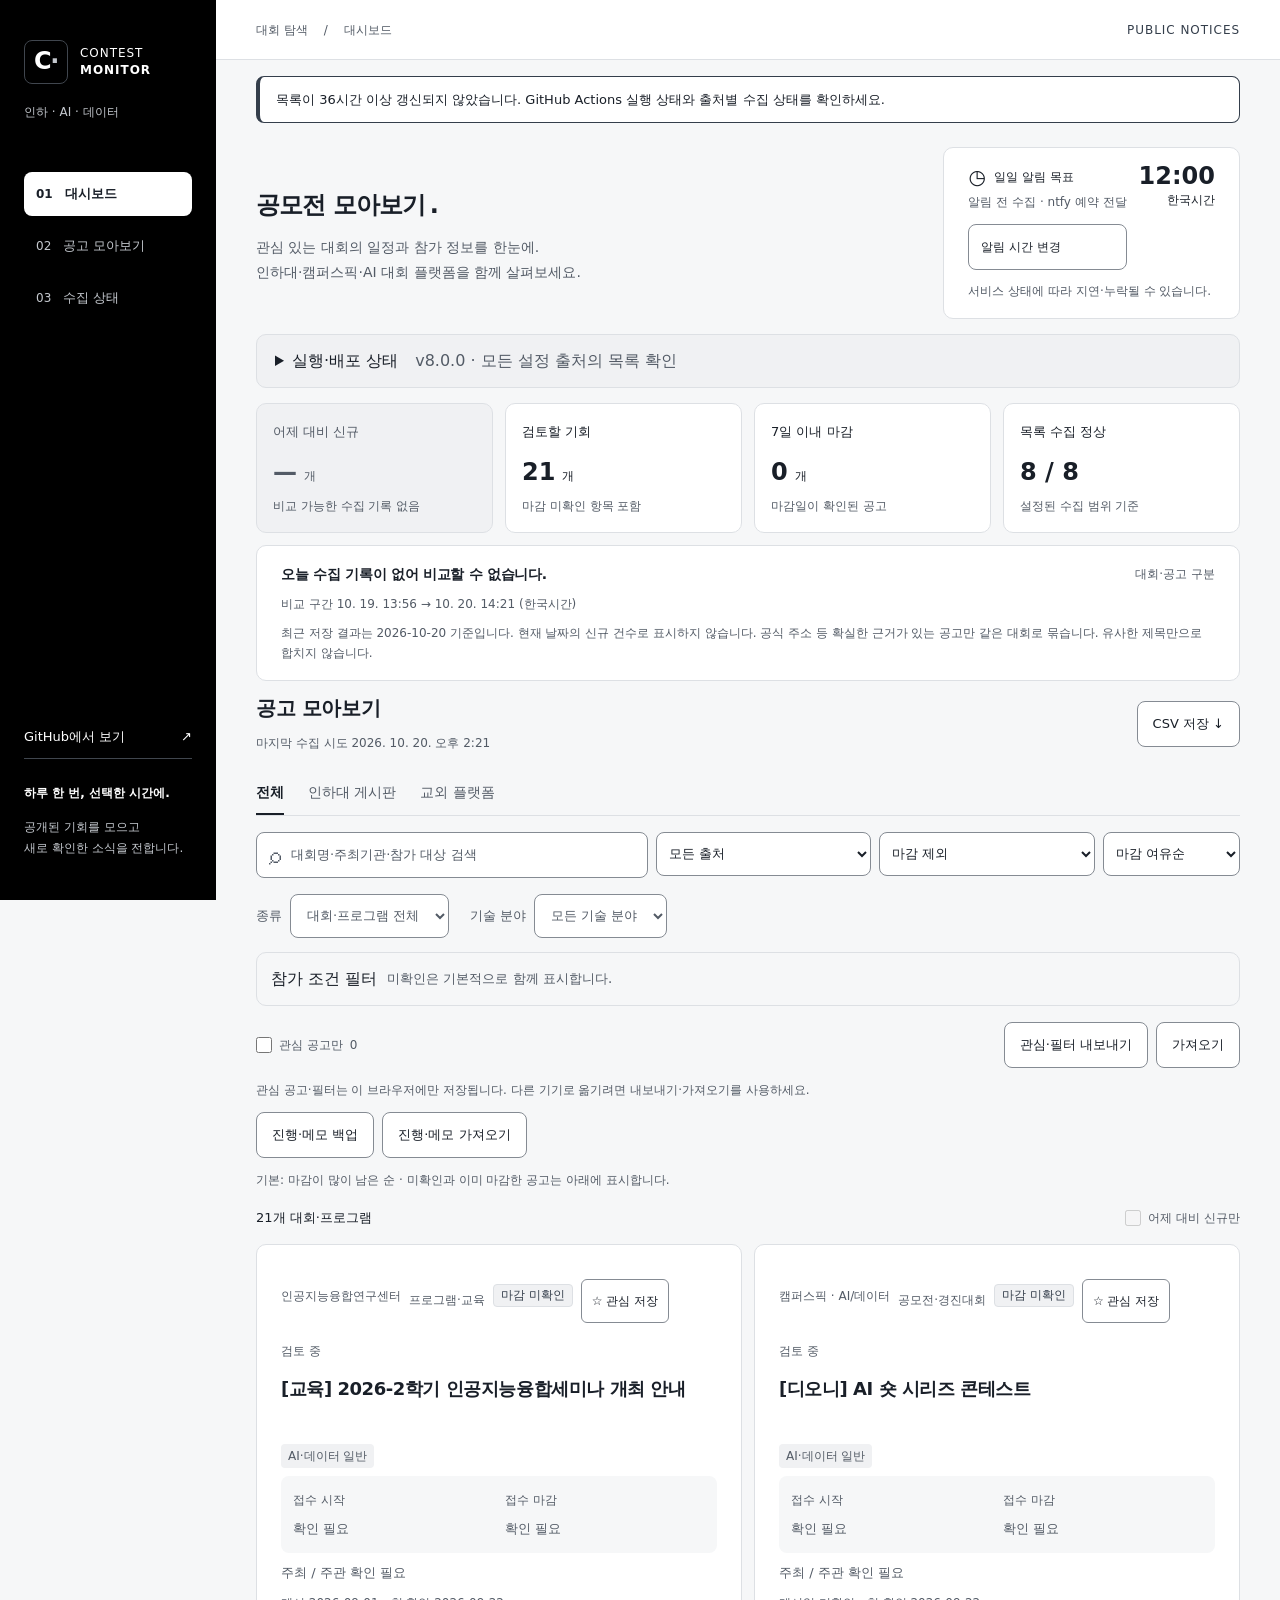
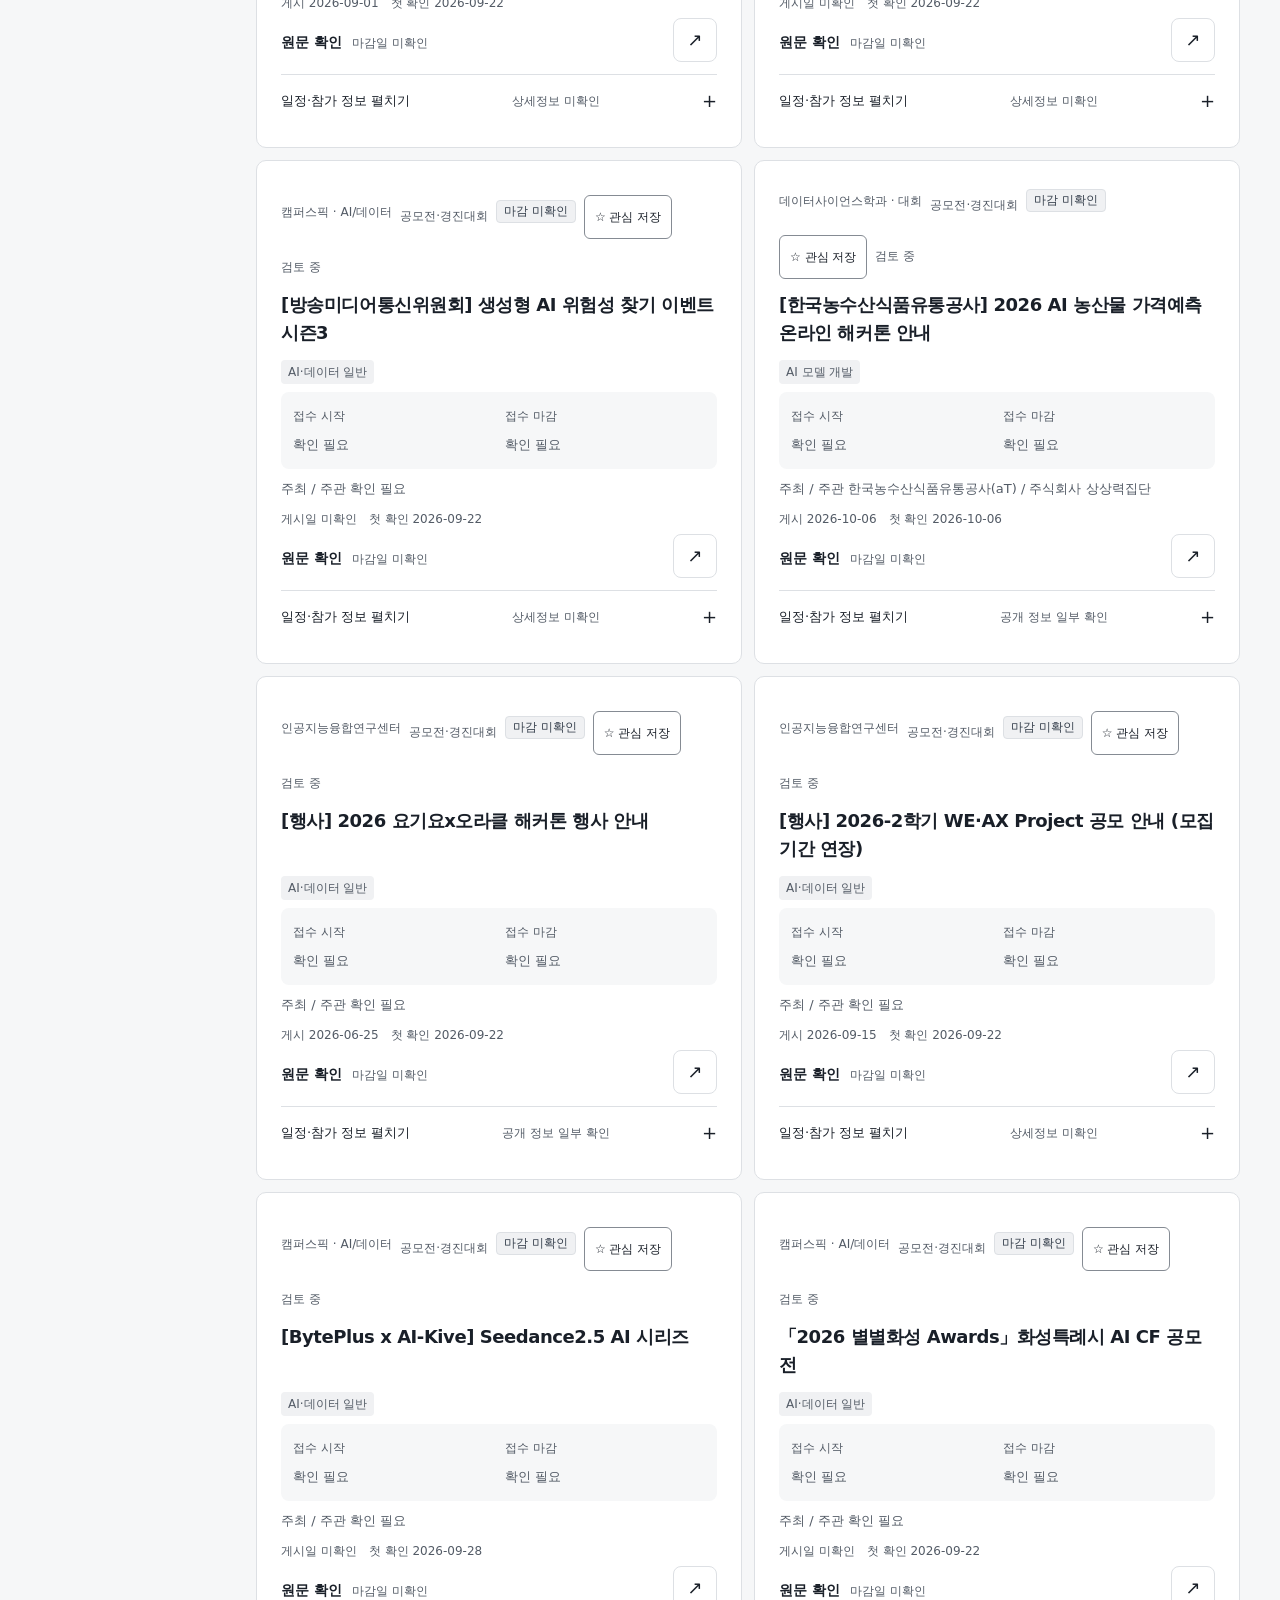
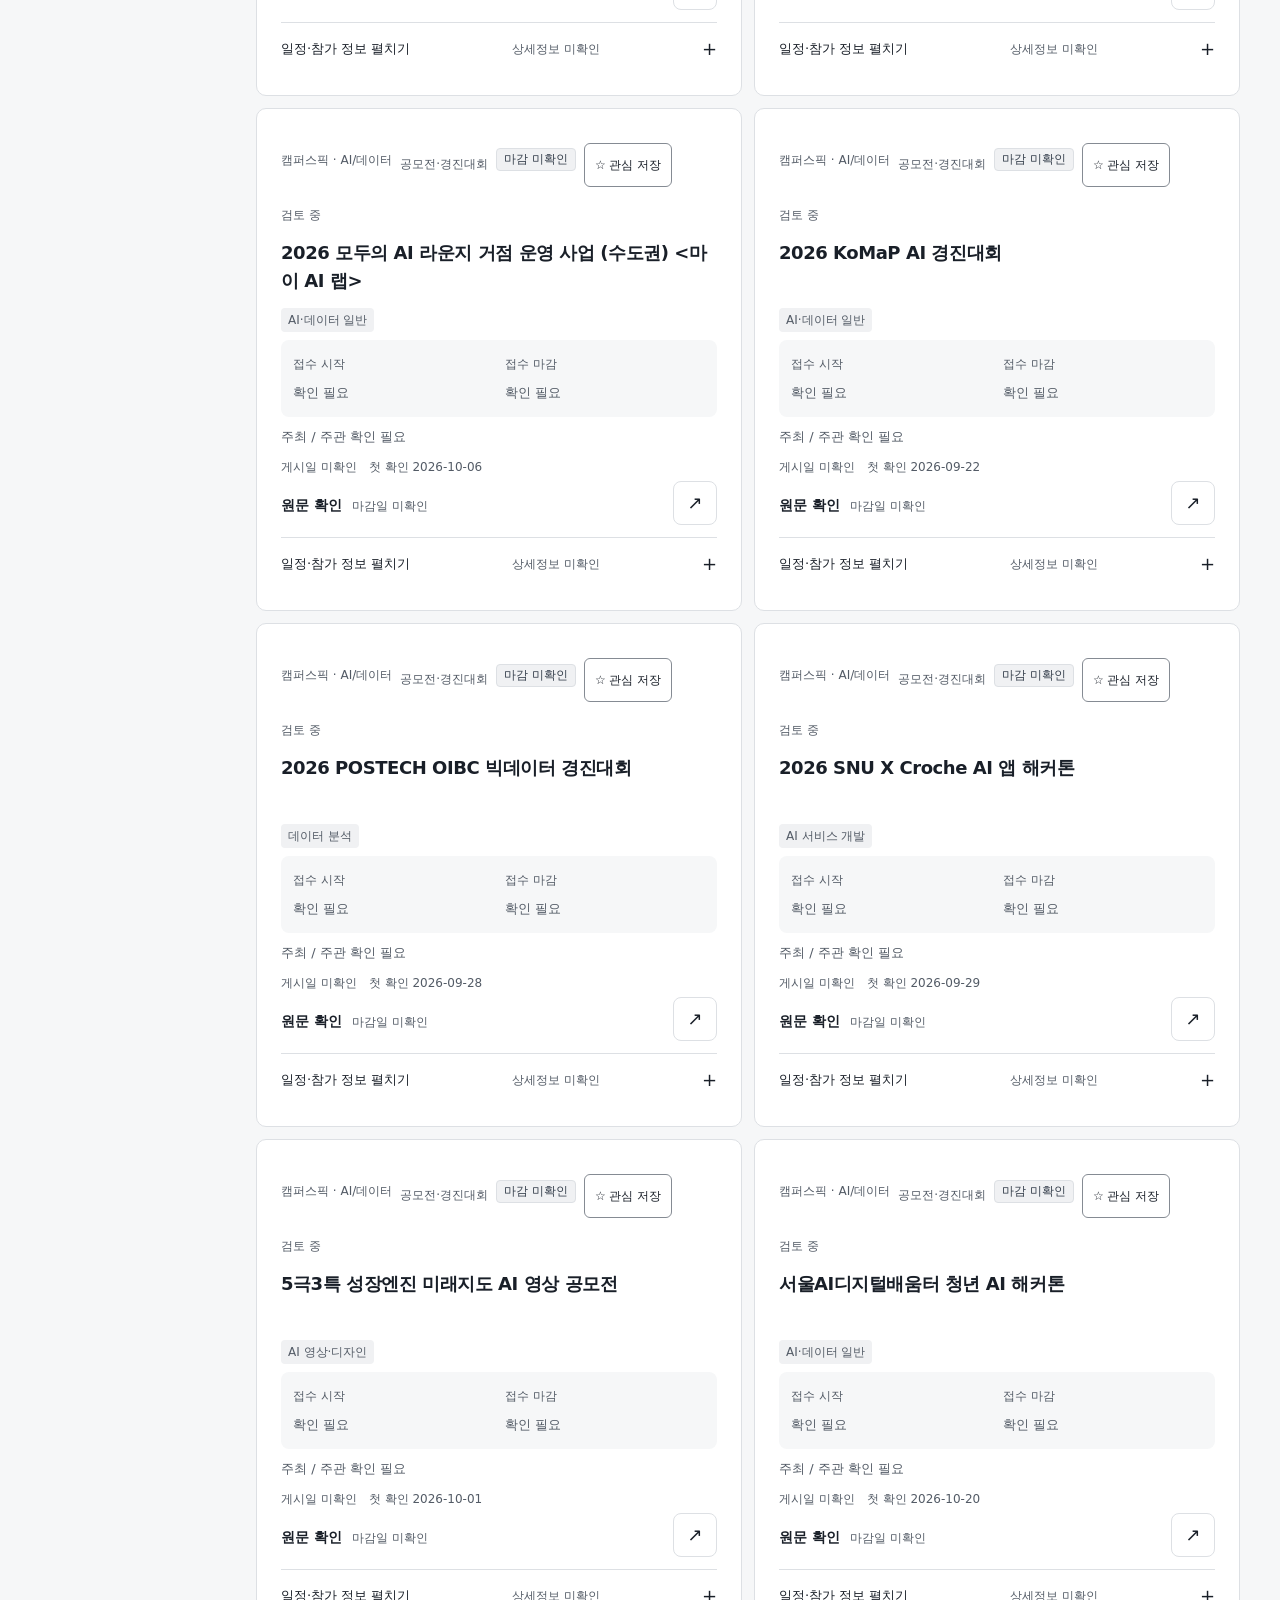
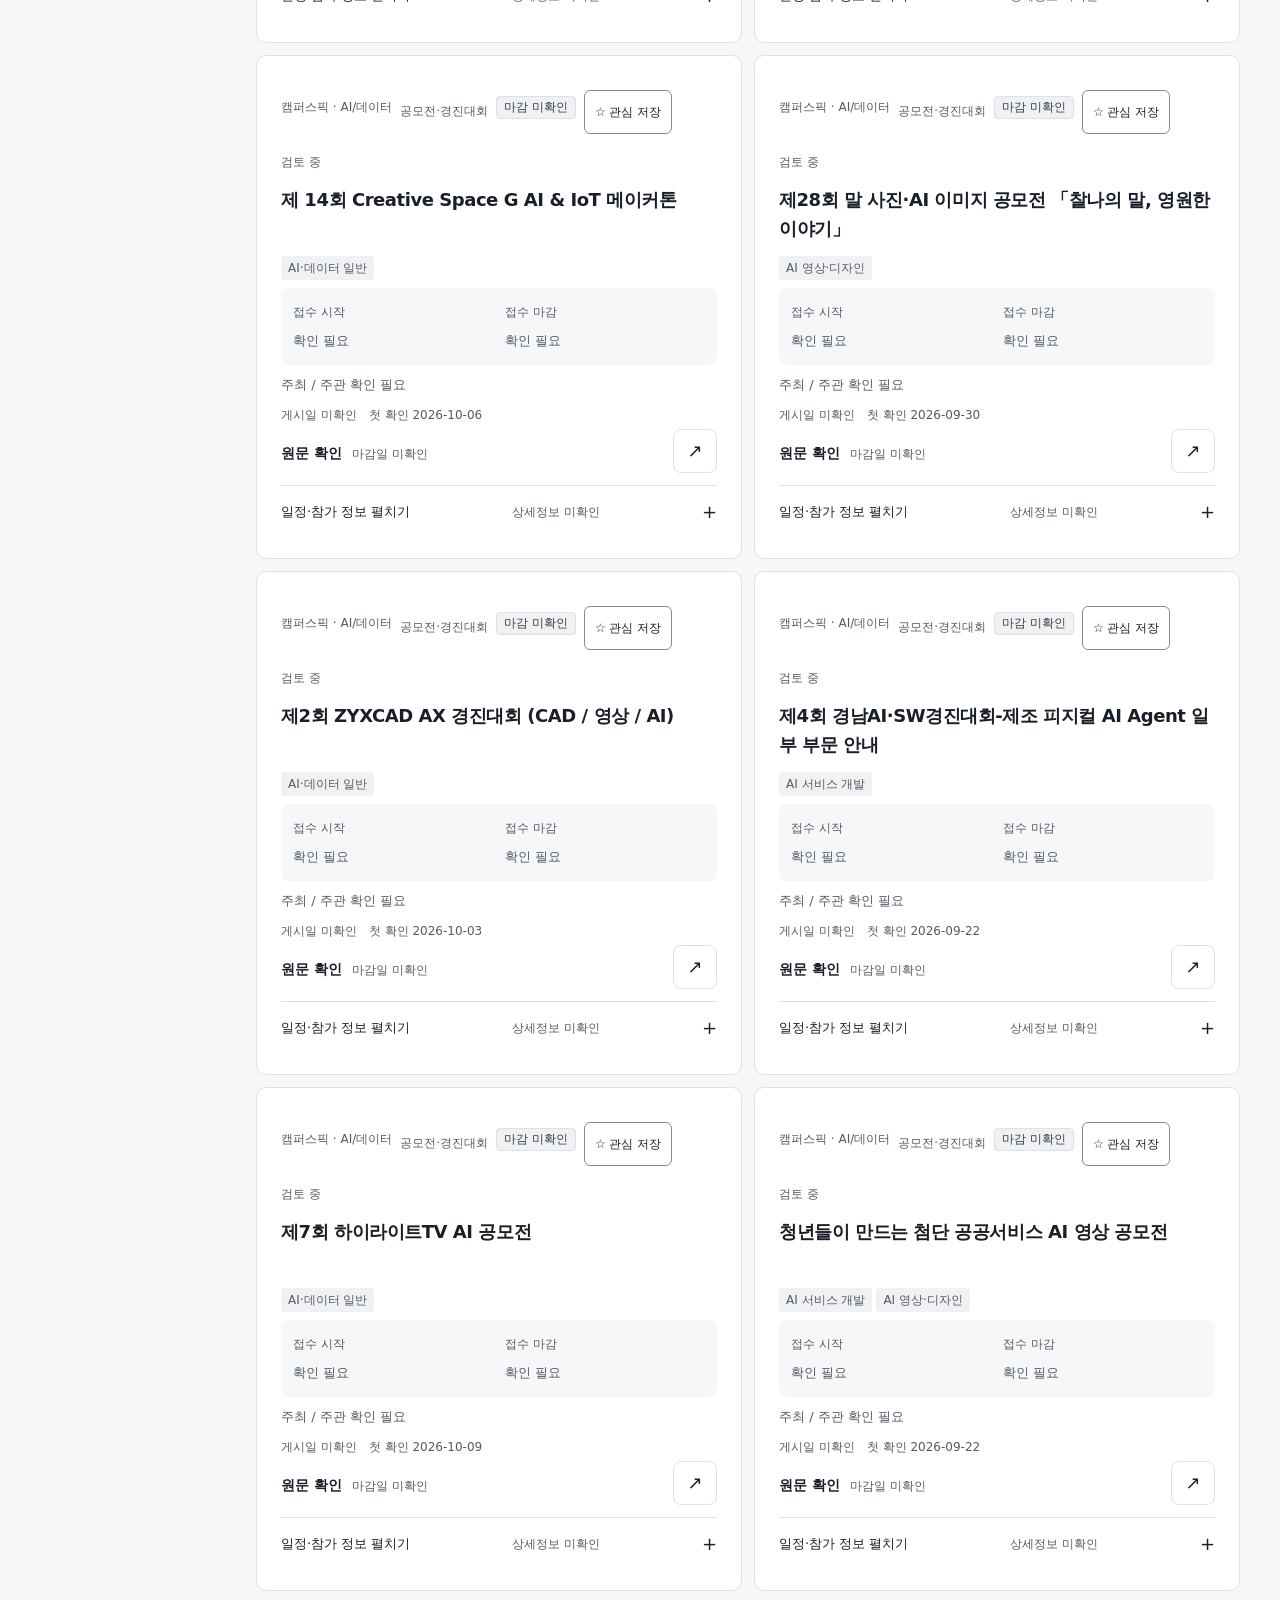
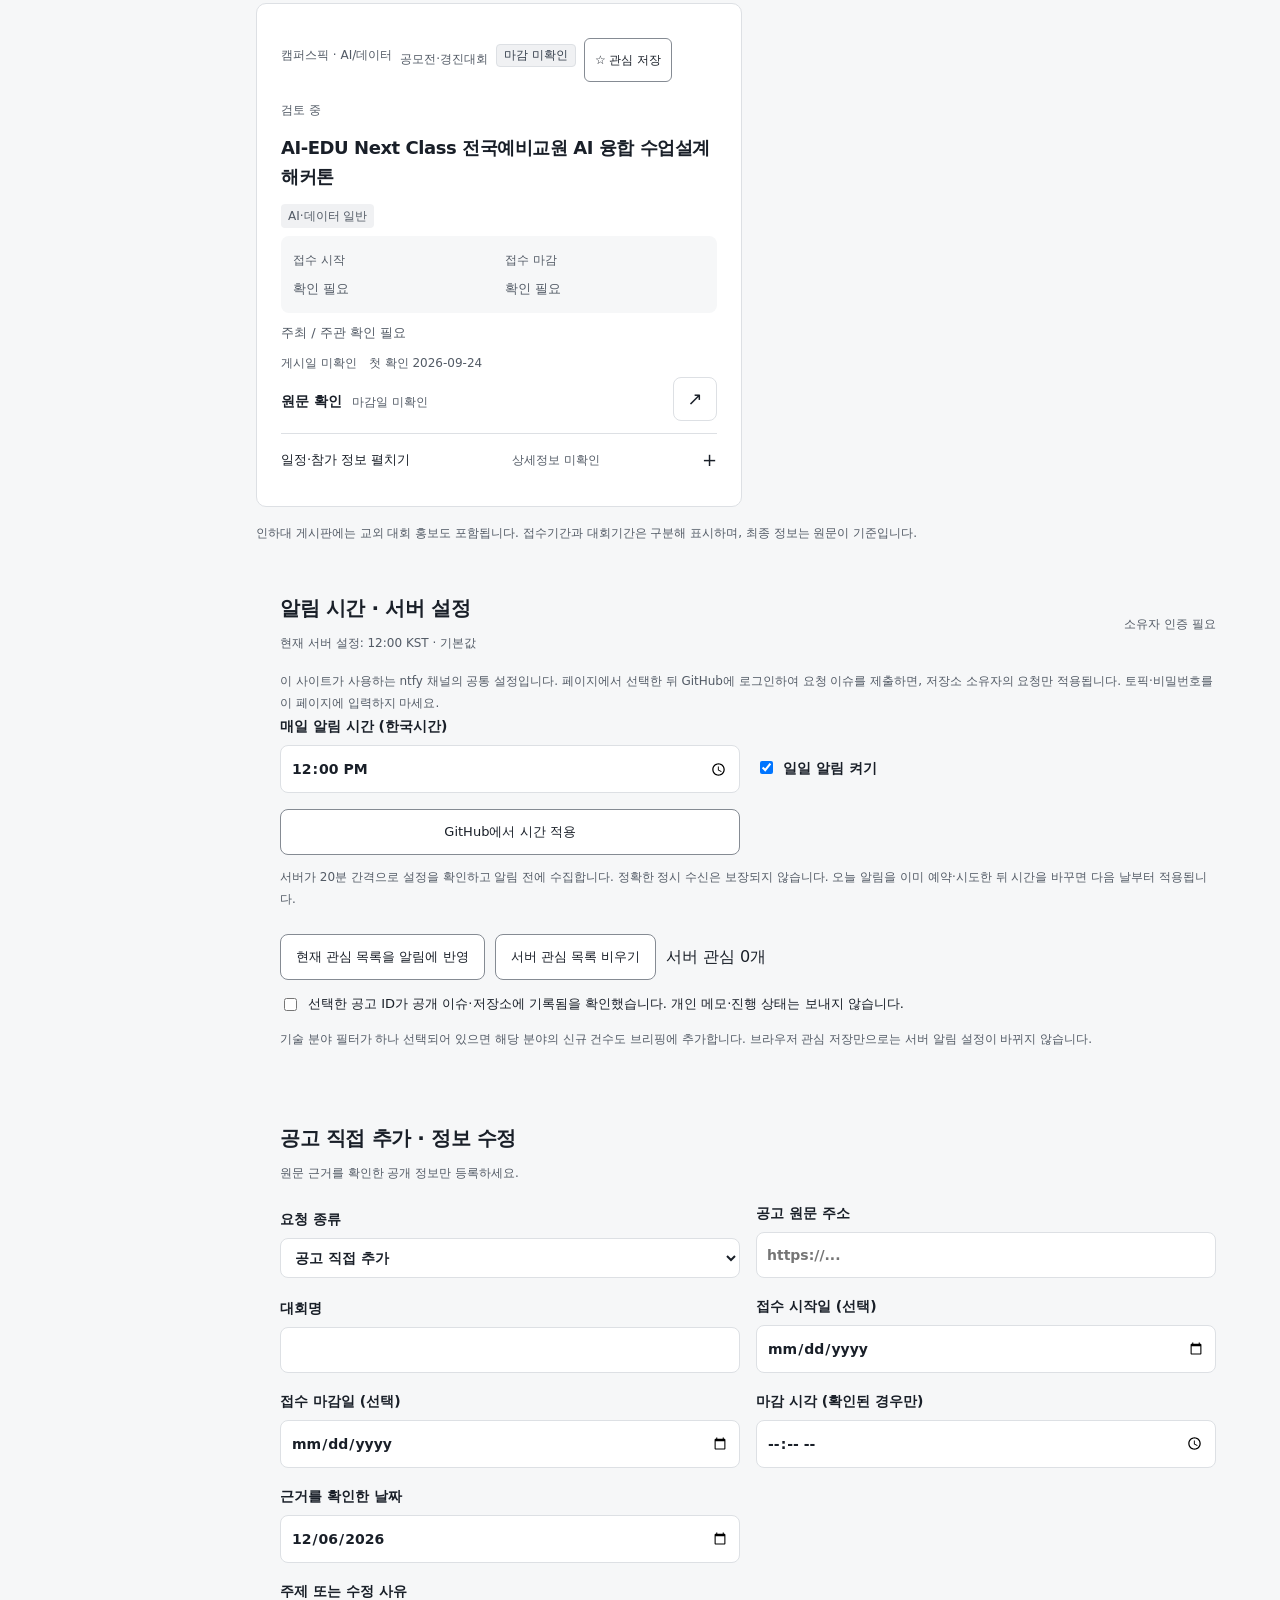
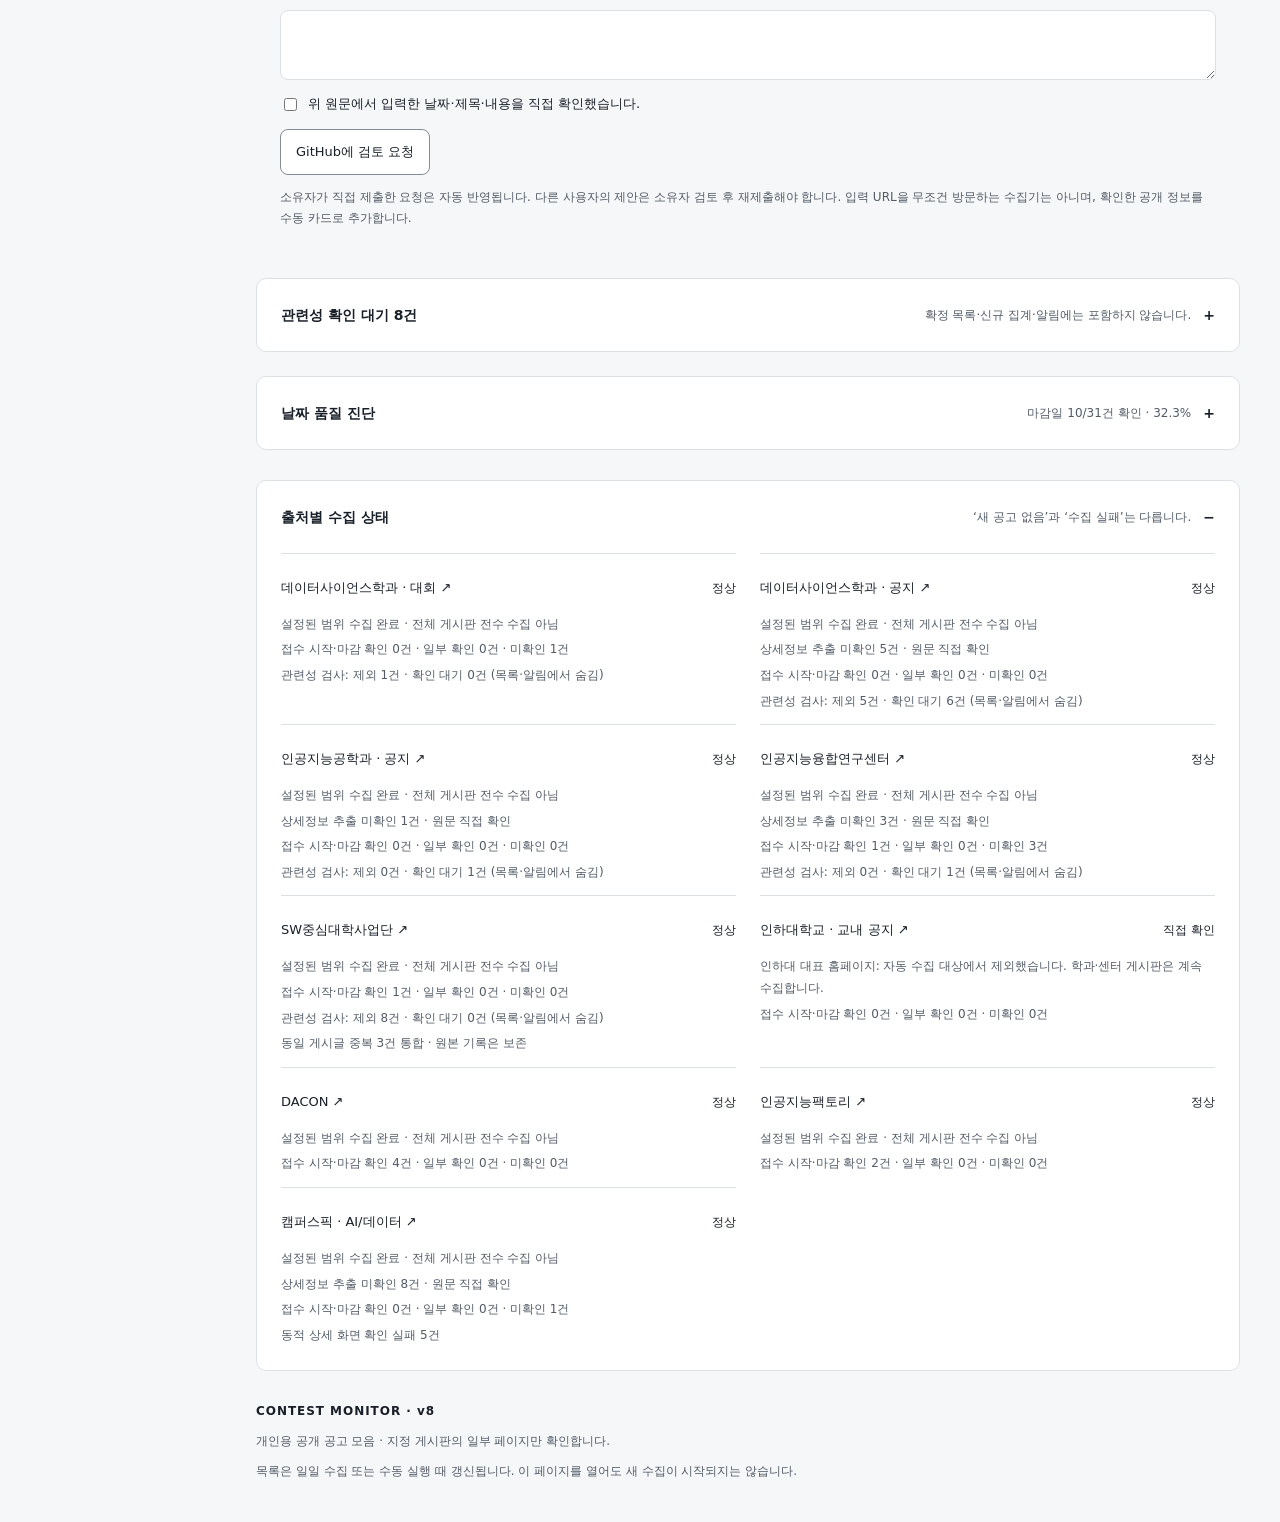
==== commit a75db8ee: "Update contest data and validated server preferences" ====
--- a/site/index.html
+++ b/site/index.html
@@ -469,7 +469,7 @@
     </main>
   </div>
 </div>
-<script id="app-data" type="application/json">{"version":8,"quality_alerts":[],"runtime":{"version":"8.0.0","parser_version":8,"build":{"version":"8.0.0","fingerprint":"bc7b030aa188","commit":"36cfb7502a7ed138fcd9a80d559c71ba47d5d269","run_url":"https://github.com/uiseokys/inha-contest-alert/actions/runs/39201963497","run_id":"39201963497"},"generated_at":"2026-10-19T13:59:16.083651+09:00","collection":{"version":"8.0.0","fingerprint":"bc7b030aa188","commit":"36cfb7502a7ed138fcd9a80d559c71ba47d5d269","run_url":"https://github.com/uiseokys/inha-contest-alert/actions/runs/39201963497","run_id":"39201963497","status":"complete","attempted_at":"2026-10-19T13:56:48.140059+09:00","finished_at":"2026-10-19T13:59:16.060014+09:00","enabled_sources":8,"ok_sources":8},"last_usable_at":"2026-10-19T13:59:16.060014+09:00","last_complete_at":"2026-10-19T13:59:16.060014+09:00","notification":{"status":"accepted","day":"2026-10-18","at":"2026-10-18T14:46:27.111428+09:00","accepted_at":"2026-10-18T14:46:28.951773+09:00"},"notification_note":"ntfy 수락은 휴대폰 표시 성공이 아닙니다."},"quality":{"version":1,"generated_at":"2026-10-19T13:59:16.083651+09:00","observation_at":"2026-10-19T13:56:48.140059+09:00","basis":"저장된 AI·데이터 관련 공고 주소 기준(마감 포함). 관리자 보정 포함 여부를 구분하며, 목록 접근 성공과 날짜 추출 성공은 별개입니다.","manual_count":0,"automatic_deadline_known":10,"total":30,"deadline_known":10,"deadline_time_known":7,"coverage":33.3,"sources":[{"id":"ds_contest","name":"데이터사이언스학과 · 대회","status":"ok","checked_at":"2026-10-19T13:56:48.140059+09:00","denominator":1,"deadline_known":0,"start_and_end_known":0,"deadline_time_known":0,"attempted_this_run":1,"deadline_confirmed_this_run":0,"manual_count":0,"automatic_deadline_known":0,"deadline_coverage":0.0,"reasons":{"date_conflict":1},"samples":[{"id":"9d4d1338b3fe4b9395de","title":"[한국농수산식품유통공사] 2026 AI 농산물 가격예측 온라인 해커톤 안내","url":"https://datascience.inha.ac.kr/bbs/datascience/2885/192799/artclView.do","reason":"date_conflict","label":"접수 기간 충돌·형식 미확정","last_attempted_at":"2026-10-19T13:56:48.140059+09:00","parser_version":8,"text_length":1190,"evidence_hash":"5314544b64f40949","trace":[{"stage":"detail_http","outcome":"ok","text_length":22057},{"stage":"detail_render","outcome":"ok","text_length":21814},{"stage":"date_parse","outcome":"unconfirmed","text_length":1190}]}]},{"id":"ds_notice","name":"데이터사이언스학과 · 공지","status":"ok","checked_at":"2026-10-19T13:56:48.140059+09:00","denominator":1,"deadline_known":1,"start_and_end_known":1,"deadline_time_known":0,"attempted_this_run":1,"deadline_confirmed_this_run":1,"manual_count":0,"automatic_deadline_known":1,"deadline_coverage":100.0,"reasons":{"confirmed":1},"samples":[{"id":"a9338c28d67faa2bfa50","title":"[한국데이터산업진흥원]2026 데이터+AI 혁신 챌린지 통합경진대회 개최","url":"https://datascience.inha.ac.kr/bbs/datascience/746/191151/artclView.do","reason":"confirmed","label":"날짜 확인","last_attempted_at":"2026-10-19T13:56:48.140059+09:00","parser_version":8,"text_length":266,"evidence_hash":"dda2b0047d21751f","trace":[{"stage":"detail_http","outcome":"ok","text_length":20248},{"stage":"date_parse","outcome":"ok","text_length":266}]}]},{"id":"ai_notice","name":"인공지능공학과 · 공지","status":"ok","checked_at":"2026-10-19T13:56:48.140059+09:00","denominator":0,"deadline_known":0,"start_and_end_known":0,"deadline_time_known":0,"attempted_this_run":0,"deadline_confirmed_this_run":0,"manual_count":0,"automatic_deadline_known":0,"deadline_coverage":null,"reasons":{},"samples":[]},{"id":"aix","name":"인공지능융합연구센터","status":"ok","checked_at":"2026-10-19T13:56:48.140059+09:00","denominator":4,"deadline_known":1,"start_and_end_known":1,"deadline_time_known":1,"attempted_this_run":4,"deadline_confirmed_this_run":1,"manual_count":0,"automatic_deadline_known":1,"deadline_coverage":25.0,"reasons":{"no_explicit_date":3,"confirmed":1},"samples":[{"id":"8bdabc7eaa5fdc81735c","title":"[교육] 2026-2학기 인공지능융합세미나 개최 안내","url":"https://aix.inha.ac.kr/news/notice/?vid=108","reason":"no_explicit_date","label":"명시적인 접수 날짜 미확인","last_attempted_at":"2026-10-19T13:56:48.140059+09:00","parser_version":8,"text_length":null,"evidence_hash":null,"trace":[{"stage":"detail_http","outcome":"ok","text_length":109675},{"stage":"detail_render","outcome":"ok","text_length":110754},{"stage":"date_parse","outcome":"unconfirmed"}]},{"id":"c7155fa7b56de5f46645","title":"[행사] 2026 요기요x오라클 해커톤 행사 안내","url":"https://aix.inha.ac.kr/news/notice/?vid=106","reason":"no_explicit_date","label":"명시적인 접수 날짜 미확인","last_attempted_at":"2026-10-19T13:56:48.140059+09:00","parser_version":8,"text_length":254,"evidence_hash":"bc44d06a08e836c8","trace":[{"stage":"detail_http","outcome":"ok","text_length":127499},{"stage":"detail_render","outcome":"ok","text_length":128819},{"stage":"date_parse","outcome":"unconfirmed","text_length":254}]},{"id":"93b40e33a5034b9bef90","title":"[행사] 2026-2학기 WE·AX Project 공모 안내 (모집기간 연장)","url":"https://aix.inha.ac.kr/news/notice/?vid=109","reason":"no_explicit_date","label":"명시적인 접수 날짜 미확인","last_attempted_at":"2026-10-19T13:56:48.140059+09:00","parser_version":8,"text_length":null,"evidence_hash":null,"trace":[{"stage":"detail_http","outcome":"ok","text_length":112833},{"stage":"detail_render","outcome":"ok","text_length":114153},{"stage":"date_parse","outcome":"unconfirmed"}]},{"id":"9b3f043cd2a127294336","title":"2026 인하 인공지능 챌린지","url":"https://aix.inha.ac.kr/news/notice/?vid=107","reason":"confirmed","label":"날짜 확인","last_attempted_at":"2026-10-19T13:56:48.140059+09:00","parser_version":8,"text_length":855,"evidence_hash":"d76402962e46c755","trace":[{"stage":"detail_http","outcome":"ok","text_length":126019},{"stage":"schedule_http","outcome":"ok","text_length":856768},{"stage":"date_parse","outcome":"ok","text_length":855}]}]},{"id":"sw","name":"SW중심대학사업단","status":"ok","checked_at":"2026-10-19T13:56:48.140059+09:00","denominator":2,"deadline_known":2,"start_and_end_known":1,"deadline_time_known":0,"attempted_this_run":1,"deadline_confirmed_this_run":1,"manual_count":0,"automatic_deadline_known":2,"deadline_coverage":100.0,"reasons":{"confirmed":1,"partial_date":1},"samples":[{"id":"a8d1c8bc81a78c82adad","title":"2026 SW·AI 해외 인턴십 프로그램 참여자 모집 (~8. 16. (일) 까지)","url":"https://swuniv.inha.ac.kr/bbs/swuniv/3113/187543/artclView.do","reason":"partial_date","label":"시작 또는 마감 일부만 확인","last_attempted_at":"2026-10-01T13:32:46.344458+09:00","parser_version":8,"text_length":0,"evidence_hash":"e3b0c44298fc1c14","trace":[{"stage":"detail_http","outcome":"ok","text_length":19656},{"stage":"detail_render","outcome":"ok","text_length":19490},{"stage":"date_parse","outcome":"ok","text_length":0}]},{"id":"9bf71550e1df76f86c69","title":"2026 AI-POT 자격증 취득 지원 프로그램(4차) 참여 신청 (9/10~9/16)","url":"https://swuniv.inha.ac.kr/bbs/swuniv/3113/188992/artclView.do","reason":"confirmed","label":"날짜 확인","last_attempted_at":"2026-10-19T13:56:48.140059+09:00","parser_version":8,"text_length":2202,"evidence_hash":"b2d467e8966afd28","trace":[{"stage":"detail_http","outcome":"ok","text_length":47206},{"stage":"date_parse","outcome":"ok","text_length":2202}]}]},{"id":"inha","name":"인하대학교 · 교내 공지","status":"disabled","checked_at":"2026-10-19T13:56:48.140059+09:00","denominator":0,"deadline_known":0,"start_and_end_known":0,"deadline_time_known":0,"attempted_this_run":0,"deadline_confirmed_this_run":0,"manual_count":0,"automatic_deadline_known":0,"deadline_coverage":null,"reasons":{},"samples":[]},{"id":"dacon","name":"DACON","status":"ok","checked_at":"2026-10-19T13:56:48.140059+09:00","denominator":4,"deadline_known":4,"start_and_end_known":4,"deadline_time_known":4,"attempted_this_run":4,"deadline_confirmed_this_run":4,"manual_count":0,"automatic_deadline_known":4,"deadline_coverage":100.0,"reasons":{"confirmed":4},"samples":[{"id":"6f8f9451b6636bd7476e","title":"딥보이스 범죄 대응을 위한 AI 탐지 모델 경진대회","url":"https://dacon.io/competitions/official/236749/overview/","reason":"confirmed","label":"날짜 확인","last_attempted_at":"2026-10-19T13:56:48.140059+09:00","parser_version":8,"text_length":1009,"evidence_hash":"aaf82fb28d4c951f","trace":[{"stage":"detail_http","outcome":"ok","text_length":954065},{"stage":"schedule_http","outcome":"ok","text_length":949326},{"stage":"date_parse","outcome":"ok","text_length":1009}]},{"id":"7f6e9999a4808a78b583","title":"블랙박스 영상 기반 지능형 고의사고 분석 모델 AI 경진대회","url":"https://dacon.io/competitions/official/236753/overview/","reason":"confirmed","label":"날짜 확인","last_attempted_at":"2026-10-19T13:56:48.140059+09:00","parser_version":8,"text_length":1021,"evidence_hash":"a920f6d9f17cf6fc","trace":[{"stage":"detail_http","outcome":"ok","text_length":1135363},{"stage":"schedule_http","outcome":"ok","text_length":1040034},{"stage":"date_parse","outcome":"ok","text_length":1021}]},{"id":"81ae9c6a7f2a2412f43b","title":"나라장터 자체입찰 공고 법령 위반사항 모니터링 AI 경진대회","url":"https://dacon.io/competitions/official/236754/overview/","reason":"confirmed","label":"날짜 확인","last_attempted_at":"2026-10-19T13:56:48.140059+09:00","parser_version":8,"text_length":1204,"evidence_hash":"10a85e1fe1eb282c","trace":[{"stage":"detail_http","outcome":"ok","text_length":837229},{"stage":"schedule_http","outcome":"ok","text_length":831236},{"stage":"date_parse","outcome":"ok","text_length":1204}]},{"id":"10f610d85c9f8e6ee1a8","title":"항만 문제해결을 위한 AI 기술 공모전","url":"https://dacon.io/competitions/official/236771/overview/","reason":"confirmed","label":"날짜 확인","last_attempted_at":"2026-10-19T13:56:48.140059+09:00","parser_version":8,"text_length":1032,"evidence_hash":"237b775e600d7144","trace":[{"stage":"detail_http","outcome":"ok","text_length":940204},{"stage":"schedule_http","outcome":"ok","text_length":954220},{"stage":"date_parse","outcome":"ok","text_length":1032}]}]},{"id":"aifactory","name":"인공지능팩토리","status":"ok","checked_at":"2026-10-19T13:56:48.140059+09:00","denominator":2,"deadline_known":2,"start_and_end_known":2,"deadline_time_known":2,"attempted_this_run":2,"deadline_confirmed_this_run":2,"manual_count":0,"automatic_deadline_known":2,"deadline_coverage":100.0,"reasons":{"confirmed":2},"samples":[{"id":"68f060fa2d76de81ee51","title":"주제 3: 국립공원 내 시설물 변화 탐지","url":"https://aifactory.space/ko/competitions/9306","reason":"confirmed","label":"날짜 확인","last_attempted_at":"2026-10-19T13:56:48.140059+09:00","parser_version":8,"text_length":6352,"evidence_hash":"4aef076f1cf5a56c","trace":[{"stage":"detail_http","outcome":"ok","text_length":236151},{"stage":"detail_render","outcome":"ok","text_length":232278},{"stage":"date_parse","outcome":"ok","text_length":6352}]},{"id":"48d87172618e84c2f520","title":"주제 4: 해안 쓰레기 탐지 및 규모 추정","url":"https://aifactory.space/ko/competitions/9307","reason":"confirmed","label":"날짜 확인","last_attempted_at":"2026-10-19T13:56:48.140059+09:00","parser_version":8,"text_length":6101,"evidence_hash":"19b79b4e6f919ebc","trace":[{"stage":"detail_http","outcome":"ok","text_length":232541},{"stage":"detail_render","outcome":"ok","text_length":231945},{"stage":"date_parse","outcome":"ok","text_length":6101}]}]},{"id":"campuspick","name":"캠퍼스픽 · AI/데이터","status":"ok","checked_at":"2026-10-19T13:56:48.140059+09:00","denominator":16,"deadline_known":0,"start_and_end_known":0,"deadline_time_known":0,"attempted_this_run":9,"deadline_confirmed_this_run":0,"manual_count":0,"automatic_deadline_known":0,"deadline_coverage":0.0,"reasons":{"browser_denied":6,"no_explicit_date":8,"budget_deferred":2},"samples":[{"id":"a9c7989bbc28cdf6846b","title":"[방송미디어통신위원회] 생성형 AI 위험성 찾기 이벤트 시즌3","url":"https://www.campuspick.com/contest/view?id=36243","reason":"browser_denied","label":"동적 화면 접근 제한","last_attempted_at":"2026-10-15T13:24:45.375333+09:00","parser_version":8,"text_length":0,"evidence_hash":"e3b0c44298fc1c14","trace":[{"stage":"detail_http","outcome":"ok","text_length":9725},{"stage":"detail_render","outcome":"error","code":"browser_denied"},{"stage":"date_parse","outcome":"unconfirmed","text_length":0}]},{"id":"603410737f1171332f2b","title":"「2026 별별화성 Awards」화성특례시 AI CF 공모전","url":"https://www.campuspick.com/contest/view?id=36195","reason":"no_explicit_date","label":"명시적인 접수 날짜 미확인","last_attempted_at":"2026-10-12T18:41:29.959154+09:00","parser_version":8,"text_length":0,"evidence_hash":"e3b0c44298fc1c14","trace":[{"stage":"detail_http","outcome":"ok","text_length":7778},{"stage":"date_parse","outcome":"unconfirmed","text_length":0}]},{"id":"3f7d8d2a4770babfdf7b","title":"청년들이 만드는 첨단 공공서비스 AI 영상 공모전","url":"https://www.campuspick.com/contest/view?id=36180","reason":"no_explicit_date","label":"명시적인 접수 날짜 미확인","last_attempted_at":"2026-10-12T18:41:29.959154+09:00","parser_version":8,"text_length":0,"evidence_hash":"e3b0c44298fc1c14","trace":[{"stage":"detail_http","outcome":"ok","text_length":9617},{"stage":"date_parse","outcome":"unconfirmed","text_length":0}]},{"id":"a61ec4deaae42aa56334","title":"2026 KoMaP AI 경진대회","url":"https://www.campuspick.com/contest/view?id=36134","reason":"no_explicit_date","label":"명시적인 접수 날짜 미확인","last_attempted_at":"2026-10-11T17:40:32.674985+09:00","parser_version":8,"text_length":0,"evidence_hash":"e3b0c44298fc1c14","trace":[{"stage":"detail_http","outcome":"ok","text_length":7787},{"stage":"date_parse","outcome":"unconfirmed","text_length":0}]},{"id":"a86abc88d80d504621a7","title":"[디오니] AI 숏 시리즈 콘테스트","url":"https://www.campuspick.com/contest/view?id=36130","reason":"budget_deferred","label":"상세 요청 예산으로 대기","last_attempted_at":"2026-10-06T18:20:27.076506+09:00","parser_version":8,"text_length":0,"evidence_hash":"e3b0c44298fc1c14","trace":[{"stage":"detail_http","outcome":"ok","text_length":8015},{"stage":"date_parse","outcome":"unconfirmed","text_length":0}]},{"id":"ef0727d16eacef3658e4","title":"제4회 경남AI·SW경진대회-제조 피지컬 AI Agent 일부 부문 안내","url":"https://www.campuspick.com/contest/view?id=36128","reason":"budget_deferred","label":"상세 요청 예산으로 대기","last_attempted_at":"2026-10-06T18:20:27.076506+09:00","parser_version":8,"text_length":0,"evidence_hash":"e3b0c44298fc1c14","trace":[{"stage":"detail_http","outcome":"ok","text_length":8236},{"stage":"date_parse","outcome":"unconfirmed","text_length":0}]},{"id":"800598f265163b201dd9","title":"AI-EDU Next Class 전국예비교원 AI 융합 수업설계 해커톤","url":"https://www.campuspick.com/contest/view?id=36285","reason":"browser_denied","label":"동적 화면 접근 제한","last_attempted_at":"2026-10-16T13:44:44.868241+09:00","parser_version":8,"text_length":0,"evidence_hash":"e3b0c44298fc1c14","trace":[{"stage":"detail_http","outcome":"ok","text_length":8559},{"stage":"detail_render","outcome":"error","code":"browser_denied"},{"stage":"date_parse","outcome":"unconfirmed","text_length":0}]},{"id":"e9e2262091096ca55a14","title":"[BytePlus x AI-Kive] Seedance2.5 AI 시리즈","url":"https://www.campuspick.com/contest/view?id=36312","reason":"browser_denied","label":"동적 화면 접근 제한","last_attempted_at":"2026-10-19T13:56:48.140059+09:00","parser_version":8,"text_length":0,"evidence_hash":"e3b0c44298fc1c14","trace":[{"stage":"detail_http","outcome":"ok","text_length":8349},{"stage":"detail_render","outcome":"error","code":"browser_denied"},{"stage":"date_parse","outcome":"unconfirmed","text_length":0}]}]}]},"daily_comparison":{"status":"comparable","date":"2026-10-19","as_of":"2026-10-19T13:56:48.140059+09:00","base_date":"2026-10-18","base_at":"2026-10-18T14:44:02.455720+09:00","new_count":0,"new_ids":[],"updated_count":4,"updated_ids":["10f610d85c9f8e6ee1a8","6f8f9451b6636bd7476e","7f6e9999a4808a78b583","81ae9c6a7f2a2412f43b"],"initial_count":0,"initial_ids":[],"unverified_count":0,"unverified_ids":[],"by_source":[],"partial":false,"baseline_count":30,"new_notice_count":0,"new_event_count":0,"new_event_ids":[],"updated_event_count":4,"updated_event_ids":["evt_6f8f9451b6636bd7476e","evt_7f6e9999a4808a78b583","evt_81ae9c6a7f2a2412f43b","evt_10f610d85c9f8e6ee1a8"],"repost_count":0,"deadline_extensions":[],"date_correction_count":0},"updated_at":"2026-10-19T13:56:48.140059+09:00","demo":false,"items":[{"id":"10f610d85c9f8e6ee1a8","title":"항만 문제해결을 위한 AI 기술 공모전","url":"https://dacon.io/competitions/official/236771/overview/","source_id":"dacon","source_name":"DACON","group":"external","posted_at":null,"platform_status":"open","date_failure_code":"confirmed","detail_trace":[{"stage":"detail_http","outcome":"ok","text_length":940204},{"stage":"schedule_http","outcome":"ok","text_length":954220},{"stage":"date_parse","outcome":"ok","text_length":1032}],"detail_content_hash":"237b775e600d7144","detail_text_length":1032,"opportunity_kind":"contest","detail_parser_version":8,"detail_title":"항만 문제해결을 위한 AI 기술 공모전","title_raw":"항만 문제해결을 위한 AI 기술 공모전","listing_title":"항만 문제해결을 위한 AI 기술 공모전","relevance_status":"included","relevance_evidence":"항만 문제해결을 위한 AI 기술 공모전","relevance_reason":"공고 자체의 AI·데이터 주제 확인","relevance_version":6,"deadline_time":"10:00","registration_time_ambiguous":false,"date_source_url":"https://dacon.io/competitions/official/236771/overview/schedule","date_evidence":"참가 기간 : 2026년 09월 30일(수) ~ 2026년 11월 02일(월) 10:00","date_note":"","date_parser_version":8,"date_status":"complete","deadline":"2026-11-02","registration_start":"2026-09-30","registration_text":"2026년 09월 30일(수) ~ 2026년 11월 02일(월) 10:00","registration_ambiguous":false,"event_start":"2026-10-12","event_end":"2026-11-02","event_ambiguous":false,"schedule_text":"2026년 10월 12일(월) 10:00 ~ 2026년 11월 02일(월) 10:00","organizer":"해양수산부 / 울산항만공사 / 한국정보산업연합회","eligibility":"국내외 고등·대학교(원) 재학생, 미취업자","benefits":"950 만원 791명 종료까지 D-14 참여 대회안내 데이터 코드 공유 토크 리더보드 팀","summary":"AI를 활용한 선박 정보 표기 차이 해소","website_url":"https://dacon.io/competitions/official/236771/overview/","detail_source_url":"https://dacon.io/competitions/official/236771/overview/","detail_checked_at":"2026-10-19T13:56:48.140059+09:00","detail_attempted_at":"2026-10-19T13:56:48.140059+09:00","detail_status":"ok","first_seen":"2026-09-30T17:57:54.206570+09:00","last_changed":"2026-10-19T13:56:48.140059+09:00","last_seen":"2026-10-19T13:56:48.140059+09:00","deadline_at":"2026-11-02T10:00:00+09:00","registration_start_at":null,"status":"active","status_label":"기한 남음","recent_new":false,"daily_new":false},{"id":"a9338c28d67faa2bfa50","title":"[한국데이터산업진흥원]2026 데이터+AI 혁신 챌린지 통합경진대회 개최","url":"https://datascience.inha.ac.kr/bbs/datascience/746/191151/artclView.do","source_id":"ds_notice","source_name":"데이터사이언스학과 · 공지","group":"inha","posted_at":"2026-09-14","platform_status":null,"date_failure_code":"confirmed","detail_trace":[{"stage":"detail_http","outcome":"ok","text_length":20248},{"stage":"date_parse","outcome":"ok","text_length":266}],"detail_content_hash":"dda2b0047d21751f","detail_text_length":266,"opportunity_kind":"contest","detail_parser_version":8,"detail_title":"[한국데이터산업진흥원]2026 데이터+AI 혁신 챌린지 통합경진대회 개최","title_raw":"[한국데이터산업진흥원]2026 데이터+AI 혁신 챌린지 통합경진대회 개최","listing_title":"[한국데이터산업진흥원]2026 데이터+AI 혁신 챌린지 통합경진대회 개최","relevance_status":"included","relevance_evidence":"[한국데이터산업진흥원]2026 데이터+AI 혁신 챌린지 통합경진대회 개최","relevance_reason":"공고 자체의 AI·데이터 주제 확인","relevance_version":6,"registration_time_ambiguous":false,"date_source_url":"https://datascience.inha.ac.kr/bbs/datascience/746/191151/artclView.do","date_evidence":"* 참가기간 : 2026년 9월 8일(화) ~ 10월 22일(목)","date_note":"","date_parser_version":8,"date_status":"complete","deadline":"2026-10-22","registration_start":"2026-09-08","registration_text":"2026년 9월 8일(화) ~ 10월 22일(목)","registration_ambiguous":false,"eligibility":"데이터·AI 활용에 관심있는 대한민국 국민 누구나(개인 또는 5인 이내 팀)","detail_source_url":"https://datascience.inha.ac.kr/bbs/datascience/746/191151/artclView.do","detail_checked_at":"2026-10-19T13:56:48.140059+09:00","detail_attempted_at":"2026-10-19T13:56:48.140059+09:00","detail_status":"ok","first_seen":"2026-09-22T16:18:23.684311+09:00","last_changed":"2026-09-22T16:18:23.684311+09:00","last_seen":"2026-10-15T13:24:45.375333+09:00","deadline_at":null,"registration_start_at":null,"status":"active","status_label":"기한 남음","recent_new":false,"daily_new":false},{"id":"a61ec4deaae42aa56334","title":"2026 KoMaP AI 경진대회","url":"https://www.campuspick.com/contest/view?id=36134","source_id":"campuspick","source_name":"캠퍼스픽 · AI/데이터","group":"external","posted_at":null,"platform_status":null,"date_failure_code":"no_explicit_date","detail_trace":[{"stage":"detail_http","outcome":"ok","text_length":7787},{"stage":"date_parse","outcome":"unconfirmed","text_length":0}],"detail_content_hash":"e3b0c44298fc1c14","detail_text_length":0,"opportunity_kind":"contest","detail_parser_version":8,"detail_title":"2026 KoMaP AI 경진대회","title_raw":"2026 KoMaP AI 경진대회","listing_title":"2026 KoMaP AI 경진대회","relevance_status":"included","relevance_evidence":"2026 KoMaP AI 경진대회","relevance_reason":"공고 자체의 AI·데이터 주제 확인","relevance_version":6,"date_parser_version":8,"date_status":"missing","deadline":null,"registration_start":null,"detail_source_url":"https://www.campuspick.com/contest/view?id=36134","detail_attempted_at":"2026-10-11T17:40:32.674985+09:00","detail_status":"unconfirmed","first_seen":"2026-09-22T16:18:23.684311+09:00","last_changed":"2026-09-22T16:18:23.684311+09:00","last_seen":"2026-09-27T17:31:25.605347+09:00","deadline_at":null,"registration_start_at":null,"status":"unknown","status_label":"마감 미확인","recent_new":false,"daily_new":false},{"id":"2233fbd20bd6fb1578fd","title":"2026 POSTECH OIBC 빅데이터 경진대회","url":"https://www.campuspick.com/contest/view?id=36306","source_id":"campuspick","source_name":"캠퍼스픽 · AI/데이터","group":"external","posted_at":null,"platform_status":null,"date_failure_code":"browser_denied","detail_trace":[{"stage":"detail_http","outcome":"ok","text_length":9180},{"stage":"detail_render","outcome":"error","code":"browser_denied"},{"stage":"date_parse","outcome":"unconfirmed","text_length":0}],"detail_content_hash":"e3b0c44298fc1c14","detail_text_length":0,"opportunity_kind":"contest","detail_parser_version":8,"detail_title":"2026 POSTECH OIBC 빅데이터 경진대회","title_raw":"2026 POSTECH OIBC 빅데이터 경진대회","listing_title":"2026 POSTECH OIBC 빅데이터 경진대회","relevance_status":"included","relevance_evidence":"2026 POSTECH OIBC 빅데이터 경진대회","relevance_reason":"공고 자체의 AI·데이터 주제 확인","relevance_version":6,"date_parser_version":8,"date_status":"missing","deadline":null,"registration_start":null,"detail_source_url":"https://www.campuspick.com/contest/view?id=36306","detail_attempted_at":"2026-10-19T13:56:48.140059+09:00","detail_status":"unconfirmed","first_seen":"2026-09-28T17:56:23.800412+09:00","last_changed":"2026-09-28T17:56:23.800412+09:00","last_seen":"2026-10-05T15:52:07.684773+09:00","deadline_at":null,"registration_start_at":null,"status":"unknown","status_label":"마감 미확인","recent_new":false,"daily_new":false},{"id":"7888411c786f2b11482c","title":"2026 SNU X Croche AI 앱 해커톤","url":"https://www.campuspick.com/contest/view?id=36319","source_id":"campuspick","source_name":"캠퍼스픽 · AI/데이터","group":"external","posted_at":null,"platform_status":null,"date_failure_code":"browser_denied","detail_trace":[{"stage":"detail_http","outcome":"ok","text_length":8910},{"stage":"detail_render","outcome":"error","code":"browser_denied"},{"stage":"date_parse","outcome":"unconfirmed","text_length":0}],"detail_content_hash":"e3b0c44298fc1c14","detail_text_length":0,"opportunity_kind":"contest","detail_parser_version":8,"detail_title":"2026 SNU X Croche AI 앱 해커톤","title_raw":"2026 SNU X Croche AI 앱 해커톤","listing_title":"2026 SNU X Croche AI 앱 해커톤","relevance_status":"included","relevance_evidence":"2026 SNU X Croche AI 앱 해커톤","relevance_reason":"공고 자체의 AI·데이터 주제 확인","relevance_version":6,"date_parser_version":8,"date_status":"missing","deadline":null,"registration_start":null,"detail_source_url":"https://www.campuspick.com/contest/view?id=36319","detail_attempted_at":"2026-10-19T13:56:48.140059+09:00","detail_status":"unconfirmed","first_seen":"2026-09-29T17:58:37.329724+09:00","last_changed":"2026-09-29T17:58:37.329724+09:00","last_seen":"2026-10-10T17:54:33.438536+09:00","deadline_at":null,"registration_start_at":null,"status":"unknown","status_label":"마감 미확인","recent_new":false,"daily_new":false},{"id":"c9cded70569ce729317a","title":"2026 모두의 AI 라운지 거점 운영 사업 (수도권) \u003c마이 AI 랩\u003e","url":"https://www.campuspick.com/contest/view?id=36399","source_id":"campuspick","source_name":"캠퍼스픽 · AI/데이터","group":"external","posted_at":null,"platform_status":null,"date_failure_code":"no_explicit_date","detail_trace":[{"stage":"detail_http","outcome":"ok","text_length":8877},{"stage":"date_parse","outcome":"unconfirmed","text_length":0}],"detail_content_hash":"e3b0c44298fc1c14","detail_text_length":0,"opportunity_kind":"contest","detail_parser_version":8,"detail_title":"2026 모두의 AI 라운지 거점 운영 사업 (수도권) \u003c마이 AI 랩\u003e","title_raw":"2026 모두의 AI 라운지 거점 운영 사업 (수도권) \u003c마이 AI 랩\u003e","listing_title":"2026 모두의 AI 라운지 거점 운영 사업 (수도권) \u003c마이 AI 랩\u003e","relevance_status":"included","relevance_evidence":"2026 모두의 AI 라운지 거점 운영 사업 (수도권) \u003c마이 AI 랩\u003e","relevance_reason":"공고 자체의 AI·데이터 주제 확인","relevance_version":6,"date_parser_version":8,"date_status":"missing","deadline":null,"registration_start":null,"detail_source_url":"https://www.campuspick.com/contest/view?id=36399","detail_attempted_at":"2026-10-19T13:56:48.140059+09:00","detail_status":"unconfirmed","first_seen":"2026-10-06T18:20:27.076506+09:00","last_changed":"2026-10-06T18:20:27.076506+09:00","last_seen":"2026-10-06T18:20:27.076506+09:00","deadline_at":null,"registration_start_at":null,"status":"unknown","status_label":"마감 미확인","recent_new":false,"daily_new":false},{"id":"814c426a252328dc8dfa","title":"5극3특 성장엔진 미래지도 AI 영상 공모전","url":"https://www.campuspick.com/contest/view?id=36354","source_id":"campuspick","source_name":"캠퍼스픽 · AI/데이터","group":"external","posted_at":null,"platform_status":null,"date_failure_code":"no_explicit_date","detail_trace":[{"stage":"detail_http","outcome":"ok","text_length":8472},{"stage":"date_parse","outcome":"unconfirmed","text_length":0}],"detail_content_hash":"e3b0c44298fc1c14","detail_text_length":0,"opportunity_kind":"contest","detail_parser_version":8,"detail_title":"5극3특 성장엔진 미래지도 AI 영상 공모전","title_raw":"5극3특 성장엔진 미래지도 AI 영상 공모전","listing_title":"5극3특 성장엔진 미래지도 AI 영상 공모전","relevance_status":"included","relevance_evidence":"5극3특 성장엔진 미래지도 AI 영상 공모전","relevance_reason":"공고 자체의 AI·데이터 주제 확인","relevance_version":6,"date_parser_version":8,"date_status":"missing","deadline":null,"registration_start":null,"detail_source_url":"https://www.campuspick.com/contest/view?id=36354","detail_attempted_at":"2026-10-19T13:56:48.140059+09:00","detail_status":"unconfirmed","first_seen":"2026-10-01T13:32:46.344458+09:00","last_changed":"2026-10-06T18:20:27.076506+09:00","last_seen":"2026-10-12T18:41:29.959154+09:00","deadline_at":null,"registration_start_at":null,"status":"unknown","status_label":"마감 미확인","recent_new":false,"daily_new":false},{"id":"800598f265163b201dd9","title":"AI-EDU Next Class 전국예비교원 AI 융합 수업설계 해커톤","url":"https://www.campuspick.com/contest/view?id=36285","source_id":"campuspick","source_name":"캠퍼스픽 · AI/데이터","group":"external","posted_at":null,"platform_status":null,"date_failure_code":"browser_denied","detail_trace":[{"stage":"detail_http","outcome":"ok","text_length":8559},{"stage":"detail_render","outcome":"error","code":"browser_denied"},{"stage":"date_parse","outcome":"unconfirmed","text_length":0}],"detail_content_hash":"e3b0c44298fc1c14","detail_text_length":0,"opportunity_kind":"contest","detail_parser_version":8,"detail_title":"AI-EDU Next Class 전국예비교원 AI 융합 수업설계 해커톤","title_raw":"AI-EDU Next Class 전국예비교원 AI 융합 수업설계 해커톤","listing_title":"AI-EDU Next Class 전국예비교원 AI 융합 수업설계 해커톤","relevance_status":"included","relevance_evidence":"AI-EDU Next Class 전국예비교원 AI 융합 수업설계 해커톤","relevance_reason":"공고 자체의 AI·데이터 주제 확인","relevance_version":6,"date_parser_version":8,"date_status":"missing","deadline":null,"registration_start":null,"detail_source_url":"https://www.campuspick.com/contest/view?id=36285","detail_attempted_at":"2026-10-16T13:44:44.868241+09:00","detail_status":"unconfirmed","first_seen":"2026-09-24T16:47:37.579039+09:00","last_changed":"2026-09-24T16:47:37.579039+09:00","last_seen":"2026-10-02T16:32:10.270228+09:00","deadline_at":null,"registration_start_at":null,"status":"unknown","status_label":"마감 미확인","recent_new":false,"daily_new":false},{"id":"e9e2262091096ca55a14","title":"[BytePlus x AI-Kive] Seedance2.5 AI 시리즈","url":"https://www.campuspick.com/contest/view?id=36312","source_id":"campuspick","source_name":"캠퍼스픽 · AI/데이터","group":"external","posted_at":null,"platform_status":null,"date_failure_code":"browser_denied","detail_trace":[{"stage":"detail_http","outcome":"ok","text_length":8349},{"stage":"detail_render","outcome":"error","code":"browser_denied"},{"stage":"date_parse","outcome":"unconfirmed","text_length":0}],"detail_content_hash":"e3b0c44298fc1c14","detail_text_length":0,"opportunity_kind":"contest","detail_parser_version":8,"detail_title":"[BytePlus x AI-Kive] Seedance2.5 AI 시리즈","title_raw":"[BytePlus x AI-Kive] Seedance2.5 AI 시리즈","listing_title":"[BytePlus x AI-Kive] Seedance2.5 AI 시리즈","relevance_status":"included","relevance_evidence":"[BytePlus x AI-Kive] Seedance2.5 AI 시리즈","relevance_reason":"공고 자체의 AI·데이터 주제 확인","relevance_version":6,"date_parser_version":8,"date_status":"missing","deadline":null,"registration_start":null,"detail_source_url":"https://www.campuspick.com/contest/view?id=36312","detail_attempted_at":"2026-10-19T13:56:48.140059+09:00","detail_status":"unconfirmed","first_seen":"2026-09-28T17:56:23.800412+09:00","last_changed":"2026-09-28T17:56:23.800412+09:00","last_seen":"2026-10-05T15:52:07.684773+09:00","deadline_at":null,"registration_start_at":null,"status":"unknown","status_label":"마감 미확인","recent_new":false,"daily_new":false},{"id":"8bdabc7eaa5fdc81735c","title":"[교육] 2026-2학기 인공지능융합세미나 개최 안내","url":"https://aix.inha.ac.kr/news/notice/?vid=108","source_id":"aix","source_name":"인공지능융합연구센터","group":"inha","posted_at":"2026-09-01","platform_status":null,"date_failure_code":"no_explicit_date","detail_trace":[{"stage":"detail_http","outcome":"ok","text_length":109675},{"stage":"detail_render","outcome":"ok","text_length":110754},{"stage":"date_parse","outcome":"unconfirmed"}],"opportunity_kind":"program","title_raw":"[교육] 2026-2학기 인공지능융합세미나 개최 안내","listing_title":"[교육] 2026-2학기 인공지능융합세미나 개최 안내","relevance_status":"included","relevance_evidence":"[교육] 2026-2학기 인공지능융합세미나 개최 안내","relevance_reason":"공고 자체의 AI·데이터 주제 확인","relevance_version":6,"date_parser_version":8,"date_status":"missing","deadline":null,"registration_start":null,"detail_attempted_at":"2026-10-19T13:56:48.140059+09:00","detail_status":"unconfirmed","first_seen":"2026-09-22T16:18:23.684311+09:00","last_changed":"2026-09-22T16:18:23.684311+09:00","last_seen":"2026-10-19T13:56:48.140059+09:00","deadline_at":null,"registration_start_at":null,"status":"unknown","status_label":"마감 미확인","recent_new":false,"daily_new":false},{"id":"a86abc88d80d504621a7","title":"[디오니] AI 숏 시리즈 콘테스트","url":"https://www.campuspick.com/contest/view?id=36130","source_id":"campuspick","source_name":"캠퍼스픽 · AI/데이터","group":"external","posted_at":null,"platform_status":null,"date_failure_code":"budget_deferred","detail_trace":[{"stage":"detail_http","outcome":"ok","text_length":8015},{"stage":"date_parse","outcome":"unconfirmed","text_length":0}],"detail_content_hash":"e3b0c44298fc1c14","detail_text_length":0,"opportunity_kind":"contest","detail_parser_version":8,"detail_title":"[디오니] AI 숏 시리즈 콘테스트","title_raw":"[디오니] AI 숏 시리즈 콘테스트","listing_title":"[디오니] AI 숏 시리즈 콘테스트","relevance_status":"included","relevance_evidence":"[디오니] AI 숏 시리즈 콘테스트","relevance_reason":"공고 자체의 AI·데이터 주제 확인","relevance_version":6,"date_parser_version":8,"date_status":"missing","deadline":null,"registration_start":null,"detail_source_url":"https://www.campuspick.com/contest/view?id=36130","detail_attempted_at":"2026-10-06T18:20:27.076506+09:00","detail_status":"unconfirmed","first_seen":"2026-09-22T16:18:23.684311+09:00","last_changed":"2026-09-22T16:18:23.684311+09:00","last_seen":"2026-09-23T16:56:47.873320+09:00","deadline_at":null,"registration_start_at":null,"status":"unknown","status_label":"마감 미확인","recent_new":false,"daily_new":false},{"id":"a9c7989bbc28cdf6846b","title":"[방송미디어통신위원회] 생성형 AI 위험성 찾기 이벤트 시즌3","url":"https://www.campuspick.com/contest/view?id=36243","source_id":"campuspick","source_name":"캠퍼스픽 · AI/데이터","group":"external","posted_at":null,"platform_status":null,"date_failure_code":"browser_denied","detail_trace":[{"stage":"detail_http","outcome":"ok","text_length":9725},{"stage":"detail_render","outcome":"error","code":"browser_denied"},{"stage":"date_parse","outcome":"unconfirmed","text_length":0}],"detail_content_hash":"e3b0c44298fc1c14","detail_text_length":0,"opportunity_kind":"contest","detail_parser_version":8,"detail_title":"[방송미디어통신위원회] 생성형 AI 위험성 찾기 이벤트 시즌3","title_raw":"[방송미디어통신위원회] 생성형 AI 위험성 찾기 이벤트 시즌3","listing_title":"[방송미디어통신위원회] 생성형 AI 위험성 찾기 이벤트 시즌3","relevance_status":"included","relevance_evidence":"[방송미디어통신위원회] 생성형 AI 위험성 찾기 이벤트 시즌3","relevance_reason":"공고 자체의 AI·데이터 주제 확인","relevance_version":6,"date_parser_version":8,"date_status":"missing","deadline":null,"registration_start":null,"detail_source_url":"https://www.campuspick.com/contest/view?id=36243","detail_attempted_at":"2026-10-15T13:24:45.375333+09:00","detail_status":"unconfirmed","first_seen":"2026-09-22T16:18:23.684311+09:00","last_changed":"2026-09-22T16:18:23.684311+09:00","last_seen":"2026-10-01T13:32:46.344458+09:00","deadline_at":null,"registration_start_at":null,"status":"unknown","status_label":"마감 미확인","recent_new":false,"daily_new":false},{"id":"9d4d1338b3fe4b9395de","title":"[한국농수산식품유통공사] 2026 AI 농산물 가격예측 온라인 해커톤 안내","url":"https://datascience.inha.ac.kr/bbs/datascience/2885/192799/artclView.do","source_id":"ds_contest","source_name":"데이터사이언스학과 · 대회","group":"inha","posted_at":"2026-10-06","platform_status":null,"date_failure_code":"date_conflict","detail_trace":[{"stage":"detail_http","outcome":"ok","text_length":22057},{"stage":"detail_render","outcome":"ok","text_length":21814},{"stage":"date_parse","outcome":"unconfirmed","text_length":1190}],"detail_content_hash":"5314544b64f40949","detail_text_length":1190,"opportunity_kind":"contest","detail_parser_version":8,"detail_title":"[한국농수산식품유통공사] 2026 AI 농산물 가격예측 온라인 해커톤 안내","title_raw":"[한국농수산식품유통공사] 2026 AI 농산물 가격예측 온라인 해커톤 안내","listing_title":"[한국농수산식품유통공사] 2026 AI 농산물 가격예측 온라인 해커톤 안내","relevance_status":"included","relevance_evidence":"[한국농수산식품유통공사] 2026 AI 농산물 가격예측 온라인 해커톤 안내","relevance_reason":"공고 자체의 AI·데이터 주제 확인","relevance_version":6,"date_source_url":"https://datascience.inha.ac.kr/bbs/datascience/2885/192799/artclView.do","date_evidence":"2026. 9. 7.(월) ~ 10. 18.(일) 23:59 / 전까지 모두 완료해야 함","date_note":"날짜 형식·연도·부문별 기간을 확정하지 못했습니다. 원문 확인이 필요합니다.","date_parser_version":8,"date_status":"unconfirmed","deadline":null,"registration_start":null,"registration_text":"2026. 9. 7.(월) ~ 10. 18.(일) 23:59 / 전까지 모두 완료해야 함","registration_ambiguous":true,"schedule_text":"및 / 및 변경사항은 대회 홈페이지를 통해 안내함","organizer":"한국농수산식품유통공사(aT) / 주식회사 상상력집단","eligibility":"나이·소속·전공 제한 없이 개인 또는 4인 이내 팀","benefits":"대상 1팀(농림축산식품부 장관상, 상금 100만 원), 우수상 4팀(한국농수산식품유통공사 사장상, 상금 각 100만 원)","detail_source_url":"https://datascience.inha.ac.kr/bbs/datascience/2885/192799/artclView.do","detail_checked_at":"2026-10-19T13:56:48.140059+09:00","detail_attempted_at":"2026-10-19T13:56:48.140059+09:00","detail_status":"ok","deadline_time":null,"registration_start_time":null,"first_seen":"2026-10-06T18:20:27.076506+09:00","last_changed":"2026-10-06T18:20:27.076506+09:00","last_seen":"2026-10-19T13:56:48.140059+09:00","deadline_at":null,"registration_start_at":null,"status":"unknown","status_label":"마감 미확인","recent_new":false,"daily_new":false},{"id":"c7155fa7b56de5f46645","title":"[행사] 2026 요기요x오라클 해커톤 행사 안내","url":"https://aix.inha.ac.kr/news/notice/?vid=106","source_id":"aix","source_name":"인공지능융합연구센터","group":"inha","posted_at":"2026-06-25","platform_status":null,"date_failure_code":"no_explicit_date","detail_trace":[{"stage":"detail_http","outcome":"ok","text_length":127499},{"stage":"detail_render","outcome":"ok","text_length":128819},{"stage":"date_parse","outcome":"unconfirmed","text_length":254}],"detail_content_hash":"bc44d06a08e836c8","detail_text_length":254,"opportunity_kind":"contest","detail_parser_version":8,"title_raw":"[행사] 2026 요기요x오라클 해커톤 행사 안내","listing_title":"[행사] 2026 요기요x오라클 해커톤 행사 안내","relevance_status":"included","relevance_evidence":"“ 맛있는 일상 , AI 로 잇다 (IT 다 )\" 목적 : AI 기술을 접목한 푸드테크 아이디어 발굴","relevance_reason":"공고 자체의 AI·데이터 주제 확인","relevance_version":6,"date_parser_version":8,"date_status":"missing","deadline":null,"registration_start":null,"eligibility":"만 18 세 이상의 개인 또는 팀 ( 대학생 , 취업준비생 , 직장인 모두 참여 가능 ) 진행 방식 : 1 차 서류 선발 후 , 본선 참가팀은 AI 기반의 서비스 아이디어를 프로토타입 형태로 개발하여","summary":"“ 맛있는 일상 , AI 로 잇다 (IT 다 )\" 목적 : AI 기술을 접목한 푸드테크 아이디어 발굴","detail_source_url":"https://aix.inha.ac.kr/news/notice/?vid=106","detail_checked_at":"2026-10-19T13:56:48.140059+09:00","detail_attempted_at":"2026-10-19T13:56:48.140059+09:00","detail_status":"ok","first_seen":"2026-09-22T16:18:23.684311+09:00","last_changed":"2026-09-22T23:54:54.413884+09:00","last_seen":"2026-10-19T13:56:48.140059+09:00","deadline_at":null,"registration_start_at":null,"status":"unknown","status_label":"마감 미확인","recent_new":false,"daily_new":false},{"id":"93b40e33a5034b9bef90","title":"[행사] 2026-2학기 WE·AX Project 공모 안내 (모집기간 연장)","url":"https://aix.inha.ac.kr/news/notice/?vid=109","source_id":"aix","source_name":"인공지능융합연구센터","group":"inha","posted_at":"2026-09-15","platform_status":null,"date_failure_code":"no_explicit_date","detail_trace":[{"stage":"detail_http","outcome":"ok","text_length":112833},{"stage":"detail_render","outcome":"ok","text_length":114153},{"stage":"date_parse","outcome":"unconfirmed"}],"opportunity_kind":"contest","detail_parser_version":8,"title_raw":"[행사] 2026-2학기 WE·AX Project 공모 안내 (모집기간 연장)","listing_title":"[행사] 2026-2학기 WE·AX Project 공모 안내 (모집기간 연장)","relevance_status":"included","relevance_evidence":"인공지능융","relevance_reason":"공고 자체의 AI·데이터 주제 확인","relevance_version":6,"date_parser_version":8,"date_status":"missing","deadline":null,"registration_start":null,"detail_source_url":"https://aix.inha.ac.kr/news/notice/?vid=109","detail_attempted_at":"2026-10-19T13:56:48.140059+09:00","detail_status":"unconfirmed","first_seen":"2026-09-22T16:18:23.684311+09:00","last_changed":"2026-10-07T16:07:31.064241+09:00","last_seen":"2026-10-19T13:56:48.140059+09:00","deadline_at":null,"registration_start_at":null,"status":"unknown","status_label":"마감 미확인","recent_new":false,"daily_new":false},{"id":"603410737f1171332f2b","title":"「2026 별별화성 Awards」화성특례시 AI CF 공모전","url":"https://www.campuspick.com/contest/view?id=36195","source_id":"campuspick","source_name":"캠퍼스픽 · AI/데이터","group":"external","posted_at":null,"platform_status":null,"date_failure_code":"no_explicit_date","detail_trace":[{"stage":"detail_http","outcome":"ok","text_length":7778},{"stage":"date_parse","outcome":"unconfirmed","text_length":0}],"detail_content_hash":"e3b0c44298fc1c14","detail_text_length":0,"opportunity_kind":"contest","detail_parser_version":8,"detail_title":"「2026 별별화성 Awards」화성특례시 AI CF 공모전","title_raw":"「2026 별별화성 Awards」화성특례시 AI CF 공모전","listing_title":"「2026 별별화성 Awards」화성특례시 AI CF 공모전","relevance_status":"included","relevance_evidence":"「2026 별별화성 Awards」화성특례시 AI CF 공모전","relevance_reason":"공고 자체의 AI·데이터 주제 확인","relevance_version":6,"date_parser_version":8,"date_status":"missing","deadline":null,"registration_start":null,"detail_source_url":"https://www.campuspick.com/contest/view?id=36195","detail_attempted_at":"2026-10-12T18:41:29.959154+09:00","detail_status":"unconfirmed","first_seen":"2026-09-22T16:18:23.684311+09:00","last_changed":"2026-09-22T16:18:23.684311+09:00","last_seen":"2026-09-28T17:56:23.800412+09:00","deadline_at":null,"registration_start_at":null,"status":"unknown","status_label":"마감 미확인","recent_new":false,"daily_new":false},{"id":"e4d37463c2aa311229d9","title":"제 14회 Creative Space G AI \u0026 IoT 메이커톤","url":"https://www.campuspick.com/contest/view?id=36402","source_id":"campuspick","source_name":"캠퍼스픽 · AI/데이터","group":"external","posted_at":null,"platform_status":null,"date_failure_code":"no_explicit_date","detail_trace":[{"stage":"detail_http","outcome":"ok","text_length":7741},{"stage":"date_parse","outcome":"unconfirmed","text_length":0}],"detail_content_hash":"e3b0c44298fc1c14","detail_text_length":0,"opportunity_kind":"contest","detail_parser_version":8,"detail_title":"제 14회 Creative Space G AI \u0026 IoT 메이커톤","title_raw":"제 14회 Creative Space G AI \u0026 IoT 메이커톤","listing_title":"제 14회 Creative Space G AI \u0026 IoT 메이커톤","relevance_status":"included","relevance_evidence":"제 14회 Creative Space G AI \u0026 IoT 메이커톤","relevance_reason":"공고 자체의 AI·데이터 주제 확인","relevance_version":6,"date_parser_version":8,"date_status":"missing","deadline":null,"registration_start":null,"detail_source_url":"https://www.campuspick.com/contest/view?id=36402","detail_attempted_at":"2026-10-19T13:56:48.140059+09:00","detail_status":"unconfirmed","first_seen":"2026-10-06T18:20:27.076506+09:00","last_changed":"2026-10-06T18:20:27.076506+09:00","last_seen":"2026-10-16T13:44:44.868241+09:00","deadline_at":null,"registration_start_at":null,"status":"unknown","status_label":"마감 미확인","recent_new":false,"daily_new":false},{"id":"c5f6a3760adccb3baa6b","title":"제28회 말 사진·AI 이미지 공모전 「찰나의 말, 영원한 이야기」","url":"https://www.campuspick.com/contest/view?id=36345","source_id":"campuspick","source_name":"캠퍼스픽 · AI/데이터","group":"external","posted_at":null,"platform_status":null,"date_failure_code":"no_explicit_date","detail_trace":[{"stage":"detail_http","outcome":"ok","text_length":9677},{"stage":"date_parse","outcome":"unconfirmed","text_length":0}],"detail_content_hash":"e3b0c44298fc1c14","detail_text_length":0,"opportunity_kind":"contest","detail_parser_version":8,"detail_title":"제28회 말 사진·AI 이미지 공모전 「찰나의 말, 영원한 이야기」","title_raw":"제28회 말 사진·AI 이미지 공모전 「찰나의 말, 영원한 이야기」","listing_title":"제28회 말 사진·AI 이미지 공모전 「찰나의 말, 영원한 이야기」","relevance_status":"included","relevance_evidence":"제28회 말 사진·AI 이미지 공모전 「찰나의 말, 영원한 이야기」","relevance_reason":"공고 자체의 AI·데이터 주제 확인","relevance_version":6,"date_parser_version":8,"date_status":"missing","deadline":null,"registration_start":null,"detail_source_url":"https://www.campuspick.com/contest/view?id=36345","detail_attempted_at":"2026-10-19T13:56:48.140059+09:00","detail_status":"unconfirmed","first_seen":"2026-09-30T17:57:54.206570+09:00","last_changed":"2026-09-30T17:57:54.206570+09:00","last_seen":"2026-10-12T18:41:29.959154+09:00","deadline_at":null,"registration_start_at":null,"status":"unknown","status_label":"마감 미확인","recent_new":false,"daily_new":false},{"id":"bfc8fcfbdebd08b4d2a8","title":"제2회 ZYXCAD AX 경진대회 (CAD / 영상 / AI)","url":"https://www.campuspick.com/contest/view?id=36386","source_id":"campuspick","source_name":"캠퍼스픽 · AI/데이터","group":"external","posted_at":null,"platform_status":null,"date_failure_code":"no_explicit_date","detail_trace":[{"stage":"detail_http","outcome":"ok","text_length":8850},{"stage":"date_parse","outcome":"unconfirmed","text_length":0}],"detail_content_hash":"e3b0c44298fc1c14","detail_text_length":0,"opportunity_kind":"contest","detail_parser_version":8,"detail_title":"제2회 ZYXCAD AX 경진대회 (CAD / 영상 / AI)","title_raw":"제2회 ZYXCAD AX 경진대회 (CAD / 영상 / AI)","listing_title":"제2회 ZYXCAD AX 경진대회 (CAD / 영상 / AI)","relevance_status":"included","relevance_evidence":"제2회 ZYXCAD AX 경진대회 (CAD / 영상 / AI)","relevance_reason":"공고 자체의 AI·데이터 주제 확인","relevance_version":6,"date_parser_version":8,"date_status":"missing","deadline":null,"registration_start":null,"detail_source_url":"https://www.campuspick.com/contest/view?id=36386","detail_attempted_at":"2026-10-19T13:56:48.140059+09:00","detail_status":"unconfirmed","first_seen":"2026-10-03T17:19:43.530067+09:00","last_changed":"2026-10-03T17:19:43.530067+09:00","last_seen":"2026-10-14T15:16:15.271082+09:00","deadline_at":null,"registration_start_at":null,"status":"unknown","status_label":"마감 미확인","recent_new":false,"daily_new":false},{"id":"ef0727d16eacef3658e4","title":"제4회 경남AI·SW경진대회-제조 피지컬 AI Agent 일부 부문 안내","url":"https://www.campuspick.com/contest/view?id=36128","source_id":"campuspick","source_name":"캠퍼스픽 · AI/데이터","group":"external","posted_at":null,"platform_status":null,"date_failure_code":"budget_deferred","detail_trace":[{"stage":"detail_http","outcome":"ok","text_length":8236},{"stage":"date_parse","outcome":"unconfirmed","text_length":0}],"detail_content_hash":"e3b0c44298fc1c14","detail_text_length":0,"opportunity_kind":"contest","detail_parser_version":8,"detail_title":"제4회 경남AI·SW경진대회-제조 피지컬 AI Agent 일부 부문 안내","title_raw":"제4회 경남AI·SW경진대회-제조 피지컬 AI Agent 일부 부문 안내","listing_title":"제4회 경남AI·SW경진대회-제조 피지컬 AI Agent 일부 부문 안내","relevance_status":"included","relevance_evidence":"제4회 경남AI·SW경진대회-제조 피지컬 AI Agent 일부 부문 안내","relevance_reason":"공고 자체의 AI·데이터 주제 확인","relevance_version":6,"date_parser_version":8,"date_status":"missing","deadline":null,"registration_start":null,"detail_source_url":"https://www.campuspick.com/contest/view?id=36128","detail_attempted_at":"2026-10-06T18:20:27.076506+09:00","detail_status":"unconfirmed","first_seen":"2026-09-22T16:18:23.684311+09:00","last_changed":"2026-09-22T16:18:23.684311+09:00","last_seen":"2026-09-23T01:57:55.778604+09:00","deadline_at":null,"registration_start_at":null,"status":"unknown","status_label":"마감 미확인","recent_new":false,"daily_new":false},{"id":"56e8eb813666d253b7dc","title":"제7회 하이라이트TV AI 공모전","url":"https://www.campuspick.com/contest/view?id=36438","source_id":"campuspick","source_name":"캠퍼스픽 · AI/데이터","group":"external","posted_at":null,"platform_status":null,"date_failure_code":"browser_denied","detail_trace":[{"stage":"detail_http","outcome":"ok","text_length":8504},{"stage":"detail_render","outcome":"error","code":"browser_denied"},{"stage":"date_parse","outcome":"unconfirmed","text_length":0}],"detail_content_hash":"e3b0c44298fc1c14","detail_text_length":0,"opportunity_kind":"contest","detail_parser_version":8,"detail_title":"제7회 하이라이트TV AI 공모전","title_raw":"제7회 하이라이트TV AI 공모전","listing_title":"제7회 하이라이트TV AI 공모전","relevance_status":"included","relevance_evidence":"제7회 하이라이트TV AI 공모전","relevance_reason":"공고 자체의 AI·데이터 주제 확인","relevance_version":6,"date_parser_version":8,"date_status":"missing","deadline":null,"registration_start":null,"detail_source_url":"https://www.campuspick.com/contest/view?id=36438","detail_attempted_at":"2026-10-19T13:56:48.140059+09:00","detail_status":"unconfirmed","first_seen":"2026-10-09T15:26:23.948945+09:00","last_changed":"2026-10-09T15:26:23.948945+09:00","last_seen":"2026-10-19T13:56:48.140059+09:00","deadline_at":null,"registration_start_at":null,"status":"unknown","status_label":"마감 미확인","recent_new":false,"daily_new":false},{"id":"3f7d8d2a4770babfdf7b","title":"청년들이 만드는 첨단 공공서비스 AI 영상 공모전","url":"https://www.campuspick.com/contest/view?id=36180","source_id":"campuspick","source_name":"캠퍼스픽 · AI/데이터","group":"external","posted_at":null,"platform_status":null,"date_failure_code":"no_explicit_date","detail_trace":[{"stage":"detail_http","outcome":"ok","text_length":9617},{"stage":"date_parse","outcome":"unconfirmed","text_length":0}],"detail_content_hash":"e3b0c44298fc1c14","detail_text_length":0,"opportunity_kind":"contest","detail_parser_version":8,"detail_title":"청년들이 만드는 첨단 공공서비스 AI 영상 공모전","title_raw":"청년들이 만드는 첨단 공공서비스 AI 영상 공모전","listing_title":"청년들이 만드는 첨단 공공서비스 AI 영상 공모전","relevance_status":"included","relevance_evidence":"청년들이 만드는 첨단 공공서비스 AI 영상 공모전","relevance_reason":"공고 자체의 AI·데이터 주제 확인","relevance_version":6,"date_parser_version":8,"date_status":"missing","deadline":null,"registration_start":null,"detail_source_url":"https://www.campuspick.com/contest/view?id=36180","detail_attempted_at":"2026-10-12T18:41:29.959154+09:00","detail_status":"unconfirmed","first_seen":"2026-09-22T16:18:23.684311+09:00","last_changed":"2026-09-22T16:18:23.684311+09:00","last_seen":"2026-09-28T17:56:23.800412+09:00","deadline_at":null,"registration_start_at":null,"status":"unknown","status_label":"마감 미확인","recent_new":false,"daily_new":false},{"id":"9bf71550e1df76f86c69","title":"2026 AI-POT 자격증 취득 지원 프로그램(4차) 참여 신청 (9/10~9/16)","url":"https://swuniv.inha.ac.kr/bbs/swuniv/3113/188992/artclView.do","source_id":"sw","source_name":"SW중심대학사업단","group":"inha","posted_at":"2026-08-21","platform_status":null,"date_failure_code":"confirmed","detail_trace":[{"stage":"detail_http","outcome":"ok","text_length":47206},{"stage":"date_parse","outcome":"ok","text_length":2202}],"detail_content_hash":"b2d467e8966afd28","detail_text_length":2202,"opportunity_kind":"program","detail_parser_version":8,"detail_title":"2026 AI-POT 자격증 취득 지원 프로그램(4차) 참여 신청 (9/10~9/16)","title_raw":"2026 AI-POT 자격증 취득 지원 프로그램(4차) 참여 신청 (9/10~9/16)","listing_title":"2026 AI-POT 자격증 취득 지원 프로그램(4차) 참여 신청 (9/10~9/16)","relevance_status":"included","relevance_evidence":"2026 AI-POT 자격증 취득 지원 프로그램(4차) 참여 신청 (9/10~9/16)","relevance_reason":"공고 자체의 AI·데이터 주제 확인","relevance_version":6,"registration_time_ambiguous":false,"date_source_url":"https://swuniv.inha.ac.kr/bbs/swuniv/3113/188992/artclView.do","date_evidence":"∙ 신청 기간: 2026. 9. 10.(목) ~ 9. 16.(수) *온라인 원서접수 기간과 동일","date_note":"","date_parser_version":8,"date_status":"complete","deadline":"2026-09-16","registration_start":"2026-09-10","registration_text":"2026. 9. 10.(목) ~ 9. 16.(수) *온라인 원서접수 기간과 동일 ∙ 최종 참여자","registration_ambiguous":false,"eligibility":"인하대학교 학부 재학생 중 아래 요건을 충족하는 자","detail_source_url":"https://swuniv.inha.ac.kr/bbs/swuniv/3113/188992/artclView.do","detail_checked_at":"2026-10-19T13:56:48.140059+09:00","detail_attempted_at":"2026-10-19T13:56:48.140059+09:00","detail_status":"ok","deadline_time":null,"registration_start_time":null,"first_seen":"2026-09-22T16:18:23.684311+09:00","last_changed":"2026-09-23T01:51:51.131569+09:00","last_seen":"2026-10-19T13:56:48.140059+09:00","deadline_at":null,"registration_start_at":null,"status":"closed","status_label":"마감 / 종료","recent_new":false,"daily_new":false},{"id":"a8d1c8bc81a78c82adad","title":"2026 SW·AI 해외 인턴십 프로그램 참여자 모집 (~8. 16. (일) 까지)","url":"https://swuniv.inha.ac.kr/bbs/swuniv/3113/187543/artclView.do","source_id":"sw","source_name":"SW중심대학사업단","group":"inha","posted_at":"2026-08-03","platform_status":null,"date_failure_code":"confirmed","detail_trace":[{"stage":"detail_http","outcome":"ok","text_length":19656},{"stage":"detail_render","outcome":"ok","text_length":19490},{"stage":"date_parse","outcome":"ok","text_length":0}],"detail_content_hash":"e3b0c44298fc1c14","detail_text_length":0,"opportunity_kind":"program","detail_parser_version":8,"detail_title":"2026 SW·AI 해외 인턴십 프로그램 참여자 모집 (~8. 16. (일) 까지)","title_raw":"2026 SW·AI 해외 인턴십 프로그램 참여자 모집 (~8. 16. (일) 까지)","listing_title":"2026 SW·AI 해외 인턴십 프로그램 참여자 모집 (~8. 16. (일) 까지)","relevance_status":"included","relevance_evidence":"2026 SW·AI 해외 인턴십 프로그램 참여자 모집 (~8.","relevance_reason":"공고 자체의 AI·데이터 주제 확인","relevance_version":6,"registration_time_ambiguous":false,"date_source_url":"https://swuniv.inha.ac.kr/bbs/swuniv/3113/187543/artclView.do","date_evidence":"2026 SW·AI 해외 인턴십 프로그램 참여자 모집 (~8. 16. (일) 까지)","date_note":"공고 제목에 명시된 연도와 신청·모집 기간을 확인했습니다.","date_parser_version":8,"date_status":"partial","deadline":"2026-08-16","registration_start":null,"registration_text":"~8. 16. (일)","registration_ambiguous":false,"detail_source_url":"https://swuniv.inha.ac.kr/bbs/swuniv/3113/187543/artclView.do","detail_checked_at":"2026-10-01T13:32:46.344458+09:00","detail_attempted_at":"2026-10-01T13:32:46.344458+09:00","detail_status":"ok","first_seen":"2026-09-22T16:18:23.684311+09:00","last_changed":"2026-09-22T16:18:23.684311+09:00","last_seen":"2026-10-01T13:32:46.344458+09:00","deadline_at":null,"registration_start_at":null,"status":"closed","status_label":"마감 / 종료","recent_new":false,"daily_new":false},{"id":"9b3f043cd2a127294336","title":"2026 인하 인공지능 챌린지","url":"https://aix.inha.ac.kr/news/notice/?vid=107","source_id":"aix","source_name":"인공지능융합연구센터","group":"inha","posted_at":"2026-07-09","platform_status":null,"date_failure_code":"confirmed","detail_trace":[{"stage":"detail_http","outcome":"ok","text_length":126019},{"stage":"schedule_http","outcome":"ok","text_length":856768},{"stage":"date_parse","outcome":"ok","text_length":855}],"detail_content_hash":"d76402962e46c755","detail_text_length":855,"opportunity_kind":"contest","detail_parser_version":8,"detail_title":"2026 인하 인공지능 챌린지","title_raw":"[행사] 2026 인하 인공지능 챌린지 개최 안내","listing_title":"[행사] 2026 인하 인공지능 챌린지 개최 안내","relevance_status":"included","relevance_evidence":"2026 인하 인공지능 챌린지","relevance_reason":"공고 자체의 AI·데이터 주제 확인","relevance_version":6,"deadline_time":"23:59","registration_start_time":"10:00","registration_time_ambiguous":false,"date_source_url":"https://dacon.io/competitions/official/236736/overview/schedule","date_evidence":"참가 신청 기간: 2026.07.16 (목) 오전 10시 ~ 2026.08.17 (월) 오후 11시 59분 / 07.16 참가 신청 시작 (10:00) / 참가 신청 시작 (10:00) / 08.17 참가 신청 마감 (23:59) / 참가 신청 마감 (23:59)","date_note":"","date_parser_version":8,"date_status":"complete","deadline":"2026-08-17","registration_start":"2026-07-16","registration_text":"2026.07.16 (목) 오전 10시 ~ 2026.08.17 (월) 오후 11시 59분","registration_ambiguous":false,"event_start":"2026-07-16","event_end":"2026-08-20","event_ambiguous":false,"schedule_text":"2026.07.16 (목) 오전 10시 ~ 2026.08.20 (목) 오후 6시","eligibility":"인하대 학부 및 대학원 재학생 팀 ( 팀당 2~5 인 ) ★ 팀원 중 1명 이상 대학원생이 포함된 경우 \"대학원생팀\"으로 간주함","benefits":"900만 원 237명 마감 연습 대회안내 데이터 코드 공유 토크","summary":"로봇 미래 행동 영상 생성 : 월드 모델 챌린지 2.","website_url":"https://dacon.io/competitions/official/236736/overview/","detail_source_url":"https://dacon.io/competitions/official/236736/overview/","detail_checked_at":"2026-10-19T13:56:48.140059+09:00","detail_attempted_at":"2026-10-19T13:56:48.140059+09:00","detail_status":"ok","first_seen":"2026-09-22T16:18:23.684311+09:00","last_changed":"2026-10-13T18:18:02.000073+09:00","last_seen":"2026-10-19T13:56:48.140059+09:00","deadline_at":"2026-08-17T23:59:00+09:00","registration_start_at":"2026-07-16T10:00:00+09:00","status":"closed","status_label":"마감 / 종료","recent_new":false,"daily_new":false},{"id":"81ae9c6a7f2a2412f43b","title":"나라장터 자체입찰 공고 법령 위반사항 모니터링 AI 경진대회","url":"https://dacon.io/competitions/official/236754/overview/","source_id":"dacon","source_name":"DACON","group":"external","posted_at":null,"platform_status":"closed","date_failure_code":"confirmed","detail_trace":[{"stage":"detail_http","outcome":"ok","text_length":837229},{"stage":"schedule_http","outcome":"ok","text_length":831236},{"stage":"date_parse","outcome":"ok","text_length":1204}],"detail_content_hash":"10a85e1fe1eb282c","detail_text_length":1204,"opportunity_kind":"contest","detail_parser_version":8,"detail_title":"나라장터 자체입찰 공고 법령 위반사항 모니터링 AI 경진대회","title_raw":"나라장터 자체입찰 공고 법령 위반사항 모니터링 AI 경진대회","listing_title":"나라장터 자체입찰 공고 법령 위반사항 모니터링 AI 경진대회","relevance_status":"included","relevance_evidence":"나라장터 자체입찰 공고 법령 위반사항 모니터링 AI 경진대회","relevance_reason":"공고 자체의 AI·데이터 주제 확인","relevance_version":6,"deadline_time":"10:00","registration_start_time":"10:00","registration_time_ambiguous":false,"date_source_url":"https://dacon.io/competitions/official/236754/overview/schedule","date_evidence":"참가 기간 : 2026년 08월 18일(화) 10:00 ~ 2026년 09월 29일(화) 10:00","date_note":"","date_parser_version":8,"date_status":"complete","deadline":"2026-09-29","registration_start":"2026-08-18","registration_text":"2026년 08월 18일(화) 10:00 ~ 2026년 09월 29일(화) 10:00","registration_ambiguous":false,"event_start":"2026-08-26","event_end":"2026-09-30","event_ambiguous":false,"schedule_text":"2026년 08월 26일(수) 10:00 ~ 2026년 09월 30일(수) 10:00 / 사전 설명회 : 2026년 08월 24일(월) 14:00","organizer":"행정안전부, 한국지능정보사회진흥원 / 조달청","eligibility":"대한민국 국민 누구나","benefits":"4,200만 원 1,174명 마감 마감 대회안내 데이터 코드 공유 토크","summary":"나라장터 자체입찰 공고의 법령 위반사항 판정 및 판단 근거 제시 AI 모델 개발","website_url":"https://dacon.io/competitions/official/236754/overview/","detail_source_url":"https://dacon.io/competitions/official/236754/overview/","detail_checked_at":"2026-10-19T13:56:48.140059+09:00","detail_attempted_at":"2026-10-19T13:56:48.140059+09:00","detail_status":"ok","first_seen":"2026-09-22T16:18:23.684311+09:00","last_changed":"2026-10-19T13:56:48.140059+09:00","last_seen":"2026-10-19T13:56:48.140059+09:00","deadline_at":"2026-09-29T10:00:00+09:00","registration_start_at":"2026-08-18T10:00:00+09:00","status":"closed","status_label":"마감 / 종료","recent_new":false,"daily_new":false},{"id":"6f8f9451b6636bd7476e","title":"딥보이스 범죄 대응을 위한 AI 탐지 모델 경진대회","url":"https://dacon.io/competitions/official/236749/overview/","source_id":"dacon","source_name":"DACON","group":"external","posted_at":null,"platform_status":"closed","date_failure_code":"confirmed","detail_trace":[{"stage":"detail_http","outcome":"ok","text_length":954065},{"stage":"schedule_http","outcome":"ok","text_length":949326},{"stage":"date_parse","outcome":"ok","text_length":1009}],"detail_content_hash":"aaf82fb28d4c951f","detail_text_length":1009,"opportunity_kind":"contest","detail_parser_version":8,"detail_title":"딥보이스 범죄 대응을 위한 AI 탐지 모델 경진대회","title_raw":"딥보이스 범죄 대응을 위한 AI 탐지 모델 경진대회","listing_title":"딥보이스 범죄 대응을 위한 AI 탐지 모델 경진대회","relevance_status":"included","relevance_evidence":"딥보이스 범죄 대응을 위한 AI 탐지 모델 경진대회","relevance_reason":"공고 자체의 AI·데이터 주제 확인","relevance_version":6,"deadline_time":"10:00","registration_start_time":"10:00","registration_time_ambiguous":false,"date_source_url":"https://dacon.io/competitions/official/236749/overview/schedule","date_evidence":"참가 기간 : 2026년 08월 18일(화) 10:00 ~ 2026년 09월 29일(화) 10:00","date_note":"","date_parser_version":8,"date_status":"complete","deadline":"2026-09-29","registration_start":"2026-08-18","registration_text":"2026년 08월 18일(화) 10:00 ~ 2026년 09월 29일(화) 10:00","registration_ambiguous":false,"event_start":"2026-08-26","event_end":"2026-09-30","event_ambiguous":false,"schedule_text":"2026년 08월 26일(수) 10:00 ~ 2026년 09월 30일(수) 10:00","organizer":"행정안전부, 한국지능정보사회진흥원 / 국립과학수사연구원","eligibility":"대한민국 국민 누구나","benefits":"4,200만 원 1,148명 마감 마감 대회안내 데이터 코드 공유 토크","summary":"신종 보이스피싱 범죄 대응을 위한 AI 딥보이스 탐지 모델 개발","website_url":"https://dacon.io/competitions/official/236749/overview/","detail_source_url":"https://dacon.io/competitions/official/236749/overview/","detail_checked_at":"2026-10-19T13:56:48.140059+09:00","detail_attempted_at":"2026-10-19T13:56:48.140059+09:00","detail_status":"ok","first_seen":"2026-09-22T16:18:23.684311+09:00","last_changed":"2026-10-19T13:56:48.140059+09:00","last_seen":"2026-10-19T13:56:48.140059+09:00","deadline_at":"2026-09-29T10:00:00+09:00","registration_start_at":"2026-08-18T10:00:00+09:00","status":"closed","status_label":"마감 / 종료","recent_new":false,"daily_new":false},{"id":"7f6e9999a4808a78b583","title":"블랙박스 영상 기반 지능형 고의사고 분석 모델 AI 경진대회","url":"https://dacon.io/competitions/official/236753/overview/","source_id":"dacon","source_name":"DACON","group":"external","posted_at":null,"platform_status":"closed","date_failure_code":"confirmed","detail_trace":[{"stage":"detail_http","outcome":"ok","text_length":1135363},{"stage":"schedule_http","outcome":"ok","text_length":1040034},{"stage":"date_parse","outcome":"ok","text_length":1021}],"detail_content_hash":"a920f6d9f17cf6fc","detail_text_length":1021,"opportunity_kind":"contest","detail_parser_version":8,"detail_title":"블랙박스 영상 기반 지능형 고의사고 분석 모델 AI 경진대회","title_raw":"블랙박스 영상 기반 지능형 고의사고 분석 모델 AI 경진대회","listing_title":"블랙박스 영상 기반 지능형 고의사고 분석 모델 AI 경진대회","relevance_status":"included","relevance_evidence":"블랙박스 영상 기반 지능형 고의사고 분석 모델 AI 경진대회","relevance_reason":"공고 자체의 AI·데이터 주제 확인","relevance_version":6,"deadline_time":"10:00","registration_start_time":"10:00","registration_time_ambiguous":false,"date_source_url":"https://dacon.io/competitions/official/236753/overview/schedule","date_evidence":"참가 기간 : 2026년 08월 18일(화) 10:00 ~ 2026년 09월 29일(화) 10:00","date_note":"","date_parser_version":8,"date_status":"complete","deadline":"2026-09-29","registration_start":"2026-08-18","registration_text":"2026년 08월 18일(화) 10:00 ~ 2026년 09월 29일(화) 10:00","registration_ambiguous":false,"event_start":"2026-08-26","event_end":"2026-09-30","event_ambiguous":false,"schedule_text":"2026년 08월 26일(수) 10:00 ~ 2026년 09월 30일(수) 10:00","organizer":"행정안전부, 한국지능정보사회진흥원 / 국립과학수사연구원","eligibility":"대한민국 국민 누구나","benefits":"4,200만 원 998명 마감 마감 대회안내 데이터 코드 공유 토크","summary":"블랙박스 영상 기반 재녹화 여부 판별 및 교통사고 주요상황·차량 거동 분석 AI 모델 개발","website_url":"https://dacon.io/competitions/official/236753/overview/","detail_source_url":"https://dacon.io/competitions/official/236753/overview/","detail_checked_at":"2026-10-19T13:56:48.140059+09:00","detail_attempted_at":"2026-10-19T13:56:48.140059+09:00","detail_status":"ok","first_seen":"2026-09-22T16:18:23.684311+09:00","last_changed":"2026-10-19T13:56:48.140059+09:00","last_seen":"2026-10-19T13:56:48.140059+09:00","deadline_at":"2026-09-29T10:00:00+09:00","registration_start_at":"2026-08-18T10:00:00+09:00","status":"closed","status_label":"마감 / 종료","recent_new":false,"daily_new":false},{"id":"68f060fa2d76de81ee51","title":"주제 3: 국립공원 내 시설물 변화 탐지","url":"https://aifactory.space/ko/competitions/9306","source_id":"aifactory","source_name":"인공지능팩토리","group":"external","posted_at":null,"platform_status":"closed","conditions":{"audience":{"value":["undergraduate","graduate","general"],"evidence":"참가 자격 14세 이상 대한민국 국민 누구나"},"affiliation":{"value":"unrestricted","evidence":"참가 자격 14세 이상 대한민국 국민 누구나"},"team":{"value":"unknown","evidence":"참가 자격 14세 이상 대한민국 국민 누구나"},"mode":{"value":"unknown","evidence":""},"cost":{"value":"unknown","evidence":""}},"date_failure_code":"confirmed","detail_trace":[{"stage":"detail_http","outcome":"ok","text_length":236151},{"stage":"detail_render","outcome":"ok","text_length":232278},{"stage":"date_parse","outcome":"ok","text_length":6352}],"detail_content_hash":"4aef076f1cf5a56c","detail_text_length":6352,"opportunity_kind":"contest","detail_parser_version":8,"detail_title":"주제 3: 국립공원 내 시설물 변화 탐지","title_raw":"경진대회","listing_title":"경진대회","relevance_status":"included","relevance_evidence":"켜내기에는 한계가 있으며, 그 한계를 보완할 기술이 바로 여러분이 만들 위성영상·AI 기반 모니터링 모델입니다.","relevance_reason":"공고 자체의 AI·데이터 주제 확인","relevance_version":6,"deadline_time":"14:00","registration_start_time":"10:00","registration_time_ambiguous":false,"date_source_url":"https://aifactory.space/ko/competitions/9306","date_evidence":"2026.07.31 10:00 ~ 2026.10.06 14:00 대회 페이지 상단의 참가 신청하기 버튼으로","date_note":"","date_parser_version":8,"date_status":"complete","deadline":"2026-10-06","registration_start":"2026-07-31","registration_text":"2026.07.31 10:00 ~ 2026.10.06 14:00 대회 페이지 상단의 참가 신청하기 버튼으로","registration_ambiguous":false,"event_start":"2026-09-14","event_end":"2026-10-06","event_ambiguous":false,"schedule_text":"2026.09.14 10:00 ~ 2026.10.06 14:00 데이터 공개 및","organizer":"국립공원공단 / 인공지능팩토리","eligibility":"14세 이상 대한민국 국민 누구나 개인 및 최대 인원 5인 팀으로 참가 가능 4개 주제 교차 신청 및 참가 가능 (복수 수상 허용)","benefits":"총상금 600만원 / 대상 국립공원공단 이사장상 1팀 350만 원 최우수상 - 1팀 150만 원 우수상 - 1팀 100만 원","summary":"3: 국립공원 내 시설물 변화 탐지 기간 2026.09.14 - 2026.10.06 / 우리의 국립공원은 지금도 기후변화와 각종 환경 훼손의 영향을 받으며 조금씩 변해가고 있습니다. 넓은 자연을 인력 중심의 순찰만으로 지켜내기에는 한계가 있으며, 그 한계를 보완할 기술이 바로 여러분이 만들 위성영상·AI 기반 모니터링 모델입니다. 이번 대회에서는 1) 기후변화 지표종, 2) 산사태, 3) 불…","detail_source_url":"https://aifactory.space/ko/competitions/9306","detail_checked_at":"2026-10-19T13:56:48.140059+09:00","detail_attempted_at":"2026-10-19T13:56:48.140059+09:00","detail_status":"ok","first_seen":"2026-09-22T16:18:23.684311+09:00","last_changed":"2026-10-07T16:07:31.064241+09:00","last_seen":"2026-10-19T13:56:48.140059+09:00","deadline_at":"2026-10-06T14:00:00+09:00","registration_start_at":"2026-07-31T10:00:00+09:00","status":"closed","status_label":"마감 / 종료","recent_new":false,"daily_new":false},{"id":"48d87172618e84c2f520","title":"주제 4: 해안 쓰레기 탐지 및 규모 추정","url":"https://aifactory.space/ko/competitions/9307","source_id":"aifactory","source_name":"인공지능팩토리","group":"external","posted_at":null,"platform_status":"closed","conditions":{"audience":{"value":["undergraduate","graduate","general"],"evidence":"참가 자격 14세 이상 대한민국 국민 누구나"},"affiliation":{"value":"unrestricted","evidence":"참가 자격 14세 이상 대한민국 국민 누구나"},"team":{"value":"unknown","evidence":"참가 자격 14세 이상 대한민국 국민 누구나"},"mode":{"value":"unknown","evidence":""},"cost":{"value":"unknown","evidence":""}},"date_failure_code":"confirmed","detail_trace":[{"stage":"detail_http","outcome":"ok","text_length":232541},{"stage":"detail_render","outcome":"ok","text_length":231945},{"stage":"date_parse","outcome":"ok","text_length":6101}],"detail_content_hash":"19b79b4e6f919ebc","detail_text_length":6101,"opportunity_kind":"contest","detail_parser_version":8,"detail_title":"주제 4: 해안 쓰레기 탐지 및 규모 추정","title_raw":"경진대회","listing_title":"경진대회","relevance_status":"included","relevance_evidence":"켜내기에는 한계가 있으며, 그 한계를 보완할 기술이 바로 여러분이 만들 위성영상·AI 기반 모니터링 모델입니다.","relevance_reason":"공고 자체의 AI·데이터 주제 확인","relevance_version":6,"deadline_time":"14:00","registration_start_time":"10:00","registration_time_ambiguous":false,"date_source_url":"https://aifactory.space/ko/competitions/9307","date_evidence":"2026.07.31 10:00 ~ 2026.10.06 14:00 대회 페이지 상단의 참가 신청하기 버튼으로","date_note":"","date_parser_version":8,"date_status":"complete","deadline":"2026-10-06","registration_start":"2026-07-31","registration_text":"2026.07.31 10:00 ~ 2026.10.06 14:00 대회 페이지 상단의 참가 신청하기 버튼으로","registration_ambiguous":false,"event_start":"2026-09-14","event_end":"2026-10-06","event_ambiguous":false,"schedule_text":"2026.09.14 10:00 ~ 2026.10.06 14:00 데이터 공개 및","organizer":"국립공원공단 / 인공지능팩토리","eligibility":"14세 이상 대한민국 국민 누구나 개인 및 최대 인원 5인 팀으로 참가 가능 4개 주제 교차 신청 및 참가 가능 (복수 수상 허용)","benefits":"총상금 600만원 / 대상 국립공원공단 이사장상 1팀 350만 원 최우수상 - 1팀 150만 원 우수상 - 1팀 100만 원","summary":"4: 해안 쓰레기 탐지 및 규모 추정 기간 2026.09.14 - 2026.10.06 / 우리의 국립공원은 지금도 기후변화와 각종 환경 훼손의 영향을 받으며 조금씩 변해가고 있습니다. 넓은 자연을 인력 중심의 순찰만으로 지켜내기에는 한계가 있으며, 그 한계를 보완할 기술이 바로 여러분이 만들 위성영상·AI 기반 모니터링 모델입니다. 이번 대회에서는 1) 기후변화 지표종, 2) 산사태, 3) …","detail_source_url":"https://aifactory.space/ko/competitions/9307","detail_checked_at":"2026-10-19T13:56:48.140059+09:00","detail_attempted_at":"2026-10-19T13:56:48.140059+09:00","detail_status":"ok","first_seen":"2026-09-22T16:18:23.684311+09:00","last_changed":"2026-10-07T16:07:31.064241+09:00","last_seen":"2026-10-19T13:56:48.140059+09:00","deadline_at":"2026-10-06T14:00:00+09:00","registration_start_at":"2026-07-31T10:00:00+09:00","status":"closed","status_label":"마감 / 종료","recent_new":false,"daily_new":false}],"events":[{"id":"evt_10f610d85c9f8e6ee1a8","title":"항만 문제해결을 위한 AI 기술 공모전","url":"https://dacon.io/competitions/official/236771/overview/","source_id":"dacon","source_name":"DACON","group":"external","posted_at":null,"platform_status":"open","date_failure_code":"confirmed","detail_trace":[{"stage":"detail_http","outcome":"ok","text_length":940204},{"stage":"schedule_http","outcome":"ok","text_length":954220},{"stage":"date_parse","outcome":"ok","text_length":1032}],"detail_content_hash":"237b775e600d7144","detail_text_length":1032,"opportunity_kind":"contest","detail_parser_version":8,"detail_title":"항만 문제해결을 위한 AI 기술 공모전","title_raw":"항만 문제해결을 위한 AI 기술 공모전","listing_title":"항만 문제해결을 위한 AI 기술 공모전","relevance_status":"included","relevance_evidence":"항만 문제해결을 위한 AI 기술 공모전","relevance_reason":"공고 자체의 AI·데이터 주제 확인","relevance_version":6,"deadline_time":"10:00","registration_time_ambiguous":false,"date_source_url":"https://dacon.io/competitions/official/236771/overview/schedule","date_evidence":"참가 기간 : 2026년 09월 30일(수) ~ 2026년 11월 02일(월) 10:00","date_note":"","date_parser_version":8,"date_status":"complete","deadline":"2026-11-02","registration_start":"2026-09-30","registration_text":"2026년 09월 30일(수) ~ 2026년 11월 02일(월) 10:00","registration_ambiguous":false,"event_start":"2026-10-12","event_end":"2026-11-02","event_ambiguous":false,"schedule_text":"2026년 10월 12일(월) 10:00 ~ 2026년 11월 02일(월) 10:00","organizer":"해양수산부 / 울산항만공사 / 한국정보산업연합회","eligibility":"국내외 고등·대학교(원) 재학생, 미취업자","benefits":"950 만원 791명 종료까지 D-14 참여 대회안내 데이터 코드 공유 토크 리더보드 팀","summary":"AI를 활용한 선박 정보 표기 차이 해소","website_url":"https://dacon.io/competitions/official/236771/overview/","detail_source_url":"https://dacon.io/competitions/official/236771/overview/","detail_checked_at":"2026-10-19T13:56:48.140059+09:00","detail_attempted_at":"2026-10-19T13:56:48.140059+09:00","detail_status":"ok","first_seen":"2026-09-30T17:57:54.206570+09:00","last_changed":"2026-10-19T13:56:48.140059+09:00","last_seen":"2026-10-19T13:56:48.140059+09:00","notice_id":"10f610d85c9f8e6ee1a8","member_ids":["10f610d85c9f8e6ee1a8"],"favorite_ids":["10f610d85c9f8e6ee1a8","evt_10f610d85c9f8e6ee1a8"],"source_names":["DACON"],"groups":["external"],"source_count":1,"grouping_basis":"공식 대회 주소","sources":[{"id":"10f610d85c9f8e6ee1a8","title":"항만 문제해결을 위한 AI 기술 공모전","url":"https://dacon.io/competitions/official/236771/overview/","source_id":"dacon","source_name":"DACON","group":"external","deadline":"2026-11-02","deadline_time":"10:00","registration_start":"2026-09-30","date_source_url":"https://dacon.io/competitions/official/236771/overview/schedule"}],"application_url":null,"cross_source_conflict":false,"conditions":{"audience":{"value":"unknown","evidence":"참가 대상: 국내외 고등·대학교(원) 재학생, 미취업자"},"affiliation":{"value":"unknown","evidence":"참가 대상: 국내외 고등·대학교(원) 재학생, 미취업자"},"team":{"value":"unknown","evidence":"참가 대상: 국내외 고등·대학교(원) 재학생, 미취업자"},"mode":{"value":"unknown","evidence":""},"cost":{"value":"unknown","evidence":""}},"technical_fields":["general_ai"],"deadline_at":"2026-11-02T10:00:00+09:00","registration_start_at":null,"status":"active","status_label":"기한 남음","daily_new":false,"recent_new":false},{"id":"evt_a9338c28d67faa2bfa50","title":"[한국데이터산업진흥원]2026 데이터+AI 혁신 챌린지 통합경진대회 개최","url":"https://datascience.inha.ac.kr/bbs/datascience/746/191151/artclView.do","source_id":"ds_notice","source_name":"데이터사이언스학과 · 공지","group":"inha","posted_at":"2026-09-14","platform_status":null,"date_failure_code":"confirmed","detail_trace":[{"stage":"detail_http","outcome":"ok","text_length":20248},{"stage":"date_parse","outcome":"ok","text_length":266}],"detail_content_hash":"dda2b0047d21751f","detail_text_length":266,"opportunity_kind":"contest","detail_parser_version":8,"detail_title":"[한국데이터산업진흥원]2026 데이터+AI 혁신 챌린지 통합경진대회 개최","title_raw":"[한국데이터산업진흥원]2026 데이터+AI 혁신 챌린지 통합경진대회 개최","listing_title":"[한국데이터산업진흥원]2026 데이터+AI 혁신 챌린지 통합경진대회 개최","relevance_status":"included","relevance_evidence":"[한국데이터산업진흥원]2026 데이터+AI 혁신 챌린지 통합경진대회 개최","relevance_reason":"공고 자체의 AI·데이터 주제 확인","relevance_version":6,"registration_time_ambiguous":false,"date_source_url":"https://datascience.inha.ac.kr/bbs/datascience/746/191151/artclView.do","date_evidence":"* 참가기간 : 2026년 9월 8일(화) ~ 10월 22일(목)","date_note":"","date_parser_version":8,"date_status":"complete","deadline":"2026-10-22","registration_start":"2026-09-08","registration_text":"2026년 9월 8일(화) ~ 10월 22일(목)","registration_ambiguous":false,"eligibility":"데이터·AI 활용에 관심있는 대한민국 국민 누구나(개인 또는 5인 이내 팀)","detail_source_url":"https://datascience.inha.ac.kr/bbs/datascience/746/191151/artclView.do","detail_checked_at":"2026-10-19T13:56:48.140059+09:00","detail_attempted_at":"2026-10-19T13:56:48.140059+09:00","detail_status":"ok","first_seen":"2026-09-22T16:18:23.684311+09:00","last_changed":"2026-09-22T16:18:23.684311+09:00","last_seen":"2026-10-15T13:24:45.375333+09:00","notice_id":"a9338c28d67faa2bfa50","member_ids":["a9338c28d67faa2bfa50"],"favorite_ids":["a9338c28d67faa2bfa50","evt_a9338c28d67faa2bfa50"],"source_names":["데이터사이언스학과 · 공지"],"groups":["inha"],"source_count":1,"grouping_basis":"단일 공고","sources":[{"id":"a9338c28d67faa2bfa50","title":"[한국데이터산업진흥원]2026 데이터+AI 혁신 챌린지 통합경진대회 개최","url":"https://datascience.inha.ac.kr/bbs/datascience/746/191151/artclView.do","source_id":"ds_notice","source_name":"데이터사이언스학과 · 공지","group":"inha","deadline":"2026-10-22","deadline_time":null,"registration_start":"2026-09-08","date_source_url":"https://datascience.inha.ac.kr/bbs/datascience/746/191151/artclView.do"}],"organizer":null,"summary":null,"benefits":null,"application_url":null,"website_url":null,"cross_source_conflict":false,"conditions":{"audience":{"value":["undergraduate","graduate","general"],"evidence":"참가 대상: 데이터·AI 활용에 관심있는 대한민국 국민 누구나(개인 또는 5인 이내 팀)"},"affiliation":{"value":"unrestricted","evidence":"참가 대상: 데이터·AI 활용에 관심있는 대한민국 국민 누구나(개인 또는 5인 이내 팀)"},"team":{"value":"individual_or_team","evidence":"참가 대상: 데이터·AI 활용에 관심있는 대한민국 국민 누구나(개인 또는 5인 이내 팀)"},"mode":{"value":"unknown","evidence":""},"cost":{"value":"unknown","evidence":""}},"technical_fields":["general_ai"],"deadline_at":null,"registration_start_at":null,"status":"active","status_label":"기한 남음","daily_new":false,"recent_new":false},{"id":"evt_a61ec4deaae42aa56334","title":"2026 KoMaP AI 경진대회","url":"https://www.campuspick.com/contest/view?id=36134","source_id":"campuspick","source_name":"캠퍼스픽 · AI/데이터","group":"external","posted_at":null,"platform_status":null,"date_failure_code":"no_explicit_date","detail_trace":[{"stage":"detail_http","outcome":"ok","text_length":7787},{"stage":"date_parse","outcome":"unconfirmed","text_length":0}],"detail_content_hash":"e3b0c44298fc1c14","detail_text_length":0,"opportunity_kind":"contest","detail_parser_version":8,"detail_title":"2026 KoMaP AI 경진대회","title_raw":"2026 KoMaP AI 경진대회","listing_title":"2026 KoMaP AI 경진대회","relevance_status":"included","relevance_evidence":"2026 KoMaP AI 경진대회","relevance_reason":"공고 자체의 AI·데이터 주제 확인","relevance_version":6,"date_parser_version":8,"date_status":"missing","deadline":null,"registration_start":null,"detail_source_url":"https://www.campuspick.com/contest/view?id=36134","detail_attempted_at":"2026-10-11T17:40:32.674985+09:00","detail_status":"unconfirmed","first_seen":"2026-09-22T16:18:23.684311+09:00","last_changed":"2026-09-22T16:18:23.684311+09:00","last_seen":"2026-09-27T17:31:25.605347+09:00","notice_id":"a61ec4deaae42aa56334","member_ids":["a61ec4deaae42aa56334"],"favorite_ids":["a61ec4deaae42aa56334","evt_a61ec4deaae42aa56334"],"source_names":["캠퍼스픽 · AI/데이터"],"groups":["external"],"source_count":1,"grouping_basis":"단일 공고","sources":[{"id":"a61ec4deaae42aa56334","title":"2026 KoMaP AI 경진대회","url":"https://www.campuspick.com/contest/view?id=36134","source_id":"campuspick","source_name":"캠퍼스픽 · AI/데이터","group":"external","deadline":null,"deadline_time":null,"registration_start":null,"date_source_url":null}],"organizer":null,"summary":null,"eligibility":null,"benefits":null,"application_url":null,"website_url":null,"cross_source_conflict":false,"conditions":{"audience":{"value":"unknown","evidence":"참가 대상:"},"affiliation":{"value":"unknown","evidence":"참가 대상:"},"team":{"value":"unknown","evidence":"참가 대상:"},"mode":{"value":"unknown","evidence":""},"cost":{"value":"unknown","evidence":""}},"technical_fields":["general_ai"],"deadline_at":null,"registration_start_at":null,"status":"unknown","status_label":"마감 미확인","daily_new":false,"recent_new":false},{"id":"evt_2233fbd20bd6fb1578fd","title":"2026 POSTECH OIBC 빅데이터 경진대회","url":"https://www.campuspick.com/contest/view?id=36306","source_id":"campuspick","source_name":"캠퍼스픽 · AI/데이터","group":"external","posted_at":null,"platform_status":null,"date_failure_code":"browser_denied","detail_trace":[{"stage":"detail_http","outcome":"ok","text_length":9180},{"stage":"detail_render","outcome":"error","code":"browser_denied"},{"stage":"date_parse","outcome":"unconfirmed","text_length":0}],"detail_content_hash":"e3b0c44298fc1c14","detail_text_length":0,"opportunity_kind":"contest","detail_parser_version":8,"detail_title":"2026 POSTECH OIBC 빅데이터 경진대회","title_raw":"2026 POSTECH OIBC 빅데이터 경진대회","listing_title":"2026 POSTECH OIBC 빅데이터 경진대회","relevance_status":"included","relevance_evidence":"2026 POSTECH OIBC 빅데이터 경진대회","relevance_reason":"공고 자체의 AI·데이터 주제 확인","relevance_version":6,"date_parser_version":8,"date_status":"missing","deadline":null,"registration_start":null,"detail_source_url":"https://www.campuspick.com/contest/view?id=36306","detail_attempted_at":"2026-10-19T13:56:48.140059+09:00","detail_status":"unconfirmed","first_seen":"2026-09-28T17:56:23.800412+09:00","last_changed":"2026-09-28T17:56:23.800412+09:00","last_seen":"2026-10-05T15:52:07.684773+09:00","notice_id":"2233fbd20bd6fb1578fd","member_ids":["2233fbd20bd6fb1578fd"],"favorite_ids":["2233fbd20bd6fb1578fd","evt_2233fbd20bd6fb1578fd"],"source_names":["캠퍼스픽 · AI/데이터"],"groups":["external"],"source_count":1,"grouping_basis":"단일 공고","sources":[{"id":"2233fbd20bd6fb1578fd","title":"2026 POSTECH OIBC 빅데이터 경진대회","url":"https://www.campuspick.com/contest/view?id=36306","source_id":"campuspick","source_name":"캠퍼스픽 · AI/데이터","group":"external","deadline":null,"deadline_time":null,"registration_start":null,"date_source_url":null}],"organizer":null,"summary":null,"eligibility":null,"benefits":null,"application_url":null,"website_url":null,"cross_source_conflict":false,"conditions":{"audience":{"value":"unknown","evidence":"참가 대상:"},"affiliation":{"value":"unknown","evidence":"참가 대상:"},"team":{"value":"unknown","evidence":"참가 대상:"},"mode":{"value":"unknown","evidence":""},"cost":{"value":"unknown","evidence":""}},"technical_fields":["data_analysis"],"deadline_at":null,"registration_start_at":null,"status":"unknown","status_label":"마감 미확인","daily_new":false,"recent_new":false},{"id":"evt_7888411c786f2b11482c","title":"2026 SNU X Croche AI 앱 해커톤","url":"https://www.campuspick.com/contest/view?id=36319","source_id":"campuspick","source_name":"캠퍼스픽 · AI/데이터","group":"external","posted_at":null,"platform_status":null,"date_failure_code":"browser_denied","detail_trace":[{"stage":"detail_http","outcome":"ok","text_length":8910},{"stage":"detail_render","outcome":"error","code":"browser_denied"},{"stage":"date_parse","outcome":"unconfirmed","text_length":0}],"detail_content_hash":"e3b0c44298fc1c14","detail_text_length":0,"opportunity_kind":"contest","detail_parser_version":8,"detail_title":"2026 SNU X Croche AI 앱 해커톤","title_raw":"2026 SNU X Croche AI 앱 해커톤","listing_title":"2026 SNU X Croche AI 앱 해커톤","relevance_status":"included","relevance_evidence":"2026 SNU X Croche AI 앱 해커톤","relevance_reason":"공고 자체의 AI·데이터 주제 확인","relevance_version":6,"date_parser_version":8,"date_status":"missing","deadline":null,"registration_start":null,"detail_source_url":"https://www.campuspick.com/contest/view?id=36319","detail_attempted_at":"2026-10-19T13:56:48.140059+09:00","detail_status":"unconfirmed","first_seen":"2026-09-29T17:58:37.329724+09:00","last_changed":"2026-09-29T17:58:37.329724+09:00","last_seen":"2026-10-10T17:54:33.438536+09:00","notice_id":"7888411c786f2b11482c","member_ids":["7888411c786f2b11482c"],"favorite_ids":["7888411c786f2b11482c","evt_7888411c786f2b11482c"],"source_names":["캠퍼스픽 · AI/데이터"],"groups":["external"],"source_count":1,"grouping_basis":"단일 공고","sources":[{"id":"7888411c786f2b11482c","title":"2026 SNU X Croche AI 앱 해커톤","url":"https://www.campuspick.com/contest/view?id=36319","source_id":"campuspick","source_name":"캠퍼스픽 · AI/데이터","group":"external","deadline":null,"deadline_time":null,"registration_start":null,"date_source_url":null}],"organizer":null,"summary":null,"eligibility":null,"benefits":null,"application_url":null,"website_url":null,"cross_source_conflict":false,"conditions":{"audience":{"value":"unknown","evidence":"참가 대상:"},"affiliation":{"value":"unknown","evidence":"참가 대상:"},"team":{"value":"unknown","evidence":"참가 대상:"},"mode":{"value":"unknown","evidence":""},"cost":{"value":"unknown","evidence":""}},"technical_fields":["service_development"],"deadline_at":null,"registration_start_at":null,"status":"unknown","status_label":"마감 미확인","daily_new":false,"recent_new":false},{"id":"evt_c9cded70569ce729317a","title":"2026 모두의 AI 라운지 거점 운영 사업 (수도권) \u003c마이 AI 랩\u003e","url":"https://www.campuspick.com/contest/view?id=36399","source_id":"campuspick","source_name":"캠퍼스픽 · AI/데이터","group":"external","posted_at":null,"platform_status":null,"date_failure_code":"no_explicit_date","detail_trace":[{"stage":"detail_http","outcome":"ok","text_length":8877},{"stage":"date_parse","outcome":"unconfirmed","text_length":0}],"detail_content_hash":"e3b0c44298fc1c14","detail_text_length":0,"opportunity_kind":"contest","detail_parser_version":8,"detail_title":"2026 모두의 AI 라운지 거점 운영 사업 (수도권) \u003c마이 AI 랩\u003e","title_raw":"2026 모두의 AI 라운지 거점 운영 사업 (수도권) \u003c마이 AI 랩\u003e","listing_title":"2026 모두의 AI 라운지 거점 운영 사업 (수도권) \u003c마이 AI 랩\u003e","relevance_status":"included","relevance_evidence":"2026 모두의 AI 라운지 거점 운영 사업 (수도권) \u003c마이 AI 랩\u003e","relevance_reason":"공고 자체의 AI·데이터 주제 확인","relevance_version":6,"date_parser_version":8,"date_status":"missing","deadline":null,"registration_start":null,"detail_source_url":"https://www.campuspick.com/contest/view?id=36399","detail_attempted_at":"2026-10-19T13:56:48.140059+09:00","detail_status":"unconfirmed","first_seen":"2026-10-06T18:20:27.076506+09:00","last_changed":"2026-10-06T18:20:27.076506+09:00","last_seen":"2026-10-06T18:20:27.076506+09:00","notice_id":"c9cded70569ce729317a","member_ids":["c9cded70569ce729317a"],"favorite_ids":["c9cded70569ce729317a","evt_c9cded70569ce729317a"],"source_names":["캠퍼스픽 · AI/데이터"],"groups":["external"],"source_count":1,"grouping_basis":"단일 공고","sources":[{"id":"c9cded70569ce729317a","title":"2026 모두의 AI 라운지 거점 운영 사업 (수도권) \u003c마이 AI 랩\u003e","url":"https://www.campuspick.com/contest/view?id=36399","source_id":"campuspick","source_name":"캠퍼스픽 · AI/데이터","group":"external","deadline":null,"deadline_time":null,"registration_start":null,"date_source_url":null}],"organizer":null,"summary":null,"eligibility":null,"benefits":null,"application_url":null,"website_url":null,"cross_source_conflict":false,"conditions":{"audience":{"value":"unknown","evidence":"참가 대상:"},"affiliation":{"value":"unknown","evidence":"참가 대상:"},"team":{"value":"unknown","evidence":"참가 대상:"},"mode":{"value":"unknown","evidence":""},"cost":{"value":"unknown","evidence":""}},"technical_fields":["general_ai"],"deadline_at":null,"registration_start_at":null,"status":"unknown","status_label":"마감 미확인","daily_new":false,"recent_new":false},{"id":"evt_814c426a252328dc8dfa","title":"5극3특 성장엔진 미래지도 AI 영상 공모전","url":"https://www.campuspick.com/contest/view?id=36354","source_id":"campuspick","source_name":"캠퍼스픽 · AI/데이터","group":"external","posted_at":null,"platform_status":null,"date_failure_code":"no_explicit_date","detail_trace":[{"stage":"detail_http","outcome":"ok","text_length":8472},{"stage":"date_parse","outcome":"unconfirmed","text_length":0}],"detail_content_hash":"e3b0c44298fc1c14","detail_text_length":0,"opportunity_kind":"contest","detail_parser_version":8,"detail_title":"5극3특 성장엔진 미래지도 AI 영상 공모전","title_raw":"5극3특 성장엔진 미래지도 AI 영상 공모전","listing_title":"5극3특 성장엔진 미래지도 AI 영상 공모전","relevance_status":"included","relevance_evidence":"5극3특 성장엔진 미래지도 AI 영상 공모전","relevance_reason":"공고 자체의 AI·데이터 주제 확인","relevance_version":6,"date_parser_version":8,"date_status":"missing","deadline":null,"registration_start":null,"detail_source_url":"https://www.campuspick.com/contest/view?id=36354","detail_attempted_at":"2026-10-19T13:56:48.140059+09:00","detail_status":"unconfirmed","first_seen":"2026-10-01T13:32:46.344458+09:00","last_changed":"2026-10-06T18:20:27.076506+09:00","last_seen":"2026-10-12T18:41:29.959154+09:00","notice_id":"814c426a252328dc8dfa","member_ids":["814c426a252328dc8dfa"],"favorite_ids":["814c426a252328dc8dfa","evt_814c426a252328dc8dfa"],"source_names":["캠퍼스픽 · AI/데이터"],"groups":["external"],"source_count":1,"grouping_basis":"단일 공고","sources":[{"id":"814c426a252328dc8dfa","title":"5극3특 성장엔진 미래지도 AI 영상 공모전","url":"https://www.campuspick.com/contest/view?id=36354","source_id":"campuspick","source_name":"캠퍼스픽 · AI/데이터","group":"external","deadline":null,"deadline_time":null,"registration_start":null,"date_source_url":null}],"organizer":null,"summary":null,"eligibility":null,"benefits":null,"application_url":null,"website_url":null,"cross_source_conflict":false,"conditions":{"audience":{"value":"unknown","evidence":"참가 대상:"},"affiliation":{"value":"unknown","evidence":"참가 대상:"},"team":{"value":"unknown","evidence":"참가 대상:"},"mode":{"value":"unknown","evidence":""},"cost":{"value":"unknown","evidence":""}},"technical_fields":["creative_ai"],"deadline_at":null,"registration_start_at":null,"status":"unknown","status_label":"마감 미확인","daily_new":false,"recent_new":false},{"id":"evt_800598f265163b201dd9","title":"AI-EDU Next Class 전국예비교원 AI 융합 수업설계 해커톤","url":"https://www.campuspick.com/contest/view?id=36285","source_id":"campuspick","source_name":"캠퍼스픽 · AI/데이터","group":"external","posted_at":null,"platform_status":null,"date_failure_code":"browser_denied","detail_trace":[{"stage":"detail_http","outcome":"ok","text_length":8559},{"stage":"detail_render","outcome":"error","code":"browser_denied"},{"stage":"date_parse","outcome":"unconfirmed","text_length":0}],"detail_content_hash":"e3b0c44298fc1c14","detail_text_length":0,"opportunity_kind":"contest","detail_parser_version":8,"detail_title":"AI-EDU Next Class 전국예비교원 AI 융합 수업설계 해커톤","title_raw":"AI-EDU Next Class 전국예비교원 AI 융합 수업설계 해커톤","listing_title":"AI-EDU Next Class 전국예비교원 AI 융합 수업설계 해커톤","relevance_status":"included","relevance_evidence":"AI-EDU Next Class 전국예비교원 AI 융합 수업설계 해커톤","relevance_reason":"공고 자체의 AI·데이터 주제 확인","relevance_version":6,"date_parser_version":8,"date_status":"missing","deadline":null,"registration_start":null,"detail_source_url":"https://www.campuspick.com/contest/view?id=36285","detail_attempted_at":"2026-10-16T13:44:44.868241+09:00","detail_status":"unconfirmed","first_seen":"2026-09-24T16:47:37.579039+09:00","last_changed":"2026-09-24T16:47:37.579039+09:00","last_seen":"2026-10-02T16:32:10.270228+09:00","notice_id":"800598f265163b201dd9","member_ids":["800598f265163b201dd9"],"favorite_ids":["800598f265163b201dd9","evt_800598f265163b201dd9"],"source_names":["캠퍼스픽 · AI/데이터"],"groups":["external"],"source_count":1,"grouping_basis":"단일 공고","sources":[{"id":"800598f265163b201dd9","title":"AI-EDU Next Class 전국예비교원 AI 융합 수업설계 해커톤","url":"https://www.campuspick.com/contest/view?id=36285","source_id":"campuspick","source_name":"캠퍼스픽 · AI/데이터","group":"external","deadline":null,"deadline_time":null,"registration_start":null,"date_source_url":null}],"organizer":null,"summary":null,"eligibility":null,"benefits":null,"application_url":null,"website_url":null,"cross_source_conflict":false,"conditions":{"audience":{"value":"unknown","evidence":"참가 대상:"},"affiliation":{"value":"unknown","evidence":"참가 대상:"},"team":{"value":"unknown","evidence":"참가 대상:"},"mode":{"value":"unknown","evidence":""},"cost":{"value":"unknown","evidence":""}},"technical_fields":["general_ai"],"deadline_at":null,"registration_start_at":null,"status":"unknown","status_label":"마감 미확인","daily_new":false,"recent_new":false},{"id":"evt_e9e2262091096ca55a14","title":"[BytePlus x AI-Kive] Seedance2.5 AI 시리즈","url":"https://www.campuspick.com/contest/view?id=36312","source_id":"campuspick","source_name":"캠퍼스픽 · AI/데이터","group":"external","posted_at":null,"platform_status":null,"date_failure_code":"browser_denied","detail_trace":[{"stage":"detail_http","outcome":"ok","text_length":8349},{"stage":"detail_render","outcome":"error","code":"browser_denied"},{"stage":"date_parse","outcome":"unconfirmed","text_length":0}],"detail_content_hash":"e3b0c44298fc1c14","detail_text_length":0,"opportunity_kind":"contest","detail_parser_version":8,"detail_title":"[BytePlus x AI-Kive] Seedance2.5 AI 시리즈","title_raw":"[BytePlus x AI-Kive] Seedance2.5 AI 시리즈","listing_title":"[BytePlus x AI-Kive] Seedance2.5 AI 시리즈","relevance_status":"included","relevance_evidence":"[BytePlus x AI-Kive] Seedance2.5 AI 시리즈","relevance_reason":"공고 자체의 AI·데이터 주제 확인","relevance_version":6,"date_parser_version":8,"date_status":"missing","deadline":null,"registration_start":null,"detail_source_url":"https://www.campuspick.com/contest/view?id=36312","detail_attempted_at":"2026-10-19T13:56:48.140059+09:00","detail_status":"unconfirmed","first_seen":"2026-09-28T17:56:23.800412+09:00","last_changed":"2026-09-28T17:56:23.800412+09:00","last_seen":"2026-10-05T15:52:07.684773+09:00","notice_id":"e9e2262091096ca55a14","member_ids":["e9e2262091096ca55a14"],"favorite_ids":["e9e2262091096ca55a14","evt_e9e2262091096ca55a14"],"source_names":["캠퍼스픽 · AI/데이터"],"groups":["external"],"source_count":1,"grouping_basis":"단일 공고","sources":[{"id":"e9e2262091096ca55a14","title":"[BytePlus x AI-Kive] Seedance2.5 AI 시리즈","url":"https://www.campuspick.com/contest/view?id=36312","source_id":"campuspick","source_name":"캠퍼스픽 · AI/데이터","group":"external","deadline":null,"deadline_time":null,"registration_start":null,"date_source_url":null}],"organizer":null,"summary":null,"eligibility":null,"benefits":null,"application_url":null,"website_url":null,"cross_source_conflict":false,"conditions":{"audience":{"value":"unknown","evidence":"참가 대상:"},"affiliation":{"value":"unknown","evidence":"참가 대상:"},"team":{"value":"unknown","evidence":"참가 대상:"},"mode":{"value":"unknown","evidence":""},"cost":{"value":"unknown","evidence":""}},"technical_fields":["general_ai"],"deadline_at":null,"registration_start_at":null,"status":"unknown","status_label":"마감 미확인","daily_new":false,"recent_new":false},{"id":"evt_8bdabc7eaa5fdc81735c","title":"[교육] 2026-2학기 인공지능융합세미나 개최 안내","url":"https://aix.inha.ac.kr/news/notice/?vid=108","source_id":"aix","source_name":"인공지능융합연구센터","group":"inha","posted_at":"2026-09-01","platform_status":null,"date_failure_code":"no_explicit_date","detail_trace":[{"stage":"detail_http","outcome":"ok","text_length":109675},{"stage":"detail_render","outcome":"ok","text_length":110754},{"stage":"date_parse","outcome":"unconfirmed"}],"opportunity_kind":"program","title_raw":"[교육] 2026-2학기 인공지능융합세미나 개최 안내","listing_title":"[교육] 2026-2학기 인공지능융합세미나 개최 안내","relevance_status":"included","relevance_evidence":"[교육] 2026-2학기 인공지능융합세미나 개최 안내","relevance_reason":"공고 자체의 AI·데이터 주제 확인","relevance_version":6,"date_parser_version":8,"date_status":"missing","deadline":null,"registration_start":null,"detail_attempted_at":"2026-10-19T13:56:48.140059+09:00","detail_status":"unconfirmed","first_seen":"2026-09-22T16:18:23.684311+09:00","last_changed":"2026-09-22T16:18:23.684311+09:00","last_seen":"2026-10-19T13:56:48.140059+09:00","notice_id":"8bdabc7eaa5fdc81735c","member_ids":["8bdabc7eaa5fdc81735c"],"favorite_ids":["8bdabc7eaa5fdc81735c","evt_8bdabc7eaa5fdc81735c"],"source_names":["인공지능융합연구센터"],"groups":["inha"],"source_count":1,"grouping_basis":"단일 공고","sources":[{"id":"8bdabc7eaa5fdc81735c","title":"[교육] 2026-2학기 인공지능융합세미나 개최 안내","url":"https://aix.inha.ac.kr/news/notice/?vid=108","source_id":"aix","source_name":"인공지능융합연구센터","group":"inha","deadline":null,"deadline_time":null,"registration_start":null,"date_source_url":null}],"organizer":null,"summary":null,"eligibility":null,"benefits":null,"application_url":null,"website_url":null,"cross_source_conflict":false,"conditions":{"audience":{"value":"unknown","evidence":"참가 대상:"},"affiliation":{"value":"unknown","evidence":"참가 대상:"},"team":{"value":"unknown","evidence":"참가 대상:"},"mode":{"value":"unknown","evidence":""},"cost":{"value":"unknown","evidence":""}},"technical_fields":["general_ai"],"deadline_at":null,"registration_start_at":null,"status":"unknown","status_label":"마감 미확인","daily_new":false,"recent_new":false},{"id":"evt_a86abc88d80d504621a7","title":"[디오니] AI 숏 시리즈 콘테스트","url":"https://www.campuspick.com/contest/view?id=36130","source_id":"campuspick","source_name":"캠퍼스픽 · AI/데이터","group":"external","posted_at":null,"platform_status":null,"date_failure_code":"budget_deferred","detail_trace":[{"stage":"detail_http","outcome":"ok","text_length":8015},{"stage":"date_parse","outcome":"unconfirmed","text_length":0}],"detail_content_hash":"e3b0c44298fc1c14","detail_text_length":0,"opportunity_kind":"contest","detail_parser_version":8,"detail_title":"[디오니] AI 숏 시리즈 콘테스트","title_raw":"[디오니] AI 숏 시리즈 콘테스트","listing_title":"[디오니] AI 숏 시리즈 콘테스트","relevance_status":"included","relevance_evidence":"[디오니] AI 숏 시리즈 콘테스트","relevance_reason":"공고 자체의 AI·데이터 주제 확인","relevance_version":6,"date_parser_version":8,"date_status":"missing","deadline":null,"registration_start":null,"detail_source_url":"https://www.campuspick.com/contest/view?id=36130","detail_attempted_at":"2026-10-06T18:20:27.076506+09:00","detail_status":"unconfirmed","first_seen":"2026-09-22T16:18:23.684311+09:00","last_changed":"2026-09-22T16:18:23.684311+09:00","last_seen":"2026-09-23T16:56:47.873320+09:00","notice_id":"a86abc88d80d504621a7","member_ids":["a86abc88d80d504621a7"],"favorite_ids":["a86abc88d80d504621a7","evt_a86abc88d80d504621a7"],"source_names":["캠퍼스픽 · AI/데이터"],"groups":["external"],"source_count":1,"grouping_basis":"단일 공고","sources":[{"id":"a86abc88d80d504621a7","title":"[디오니] AI 숏 시리즈 콘테스트","url":"https://www.campuspick.com/contest/view?id=36130","source_id":"campuspick","source_name":"캠퍼스픽 · AI/데이터","group":"external","deadline":null,"deadline_time":null,"registration_start":null,"date_source_url":null}],"organizer":null,"summary":null,"eligibility":null,"benefits":null,"application_url":null,"website_url":null,"cross_source_conflict":false,"conditions":{"audience":{"value":"unknown","evidence":"참가 대상:"},"affiliation":{"value":"unknown","evidence":"참가 대상:"},"team":{"value":"unknown","evidence":"참가 대상:"},"mode":{"value":"unknown","evidence":""},"cost":{"value":"unknown","evidence":""}},"technical_fields":["general_ai"],"deadline_at":null,"registration_start_at":null,"status":"unknown","status_label":"마감 미확인","daily_new":false,"recent_new":false},{"id":"evt_a9c7989bbc28cdf6846b","title":"[방송미디어통신위원회] 생성형 AI 위험성 찾기 이벤트 시즌3","url":"https://www.campuspick.com/contest/view?id=36243","source_id":"campuspick","source_name":"캠퍼스픽 · AI/데이터","group":"external","posted_at":null,"platform_status":null,"date_failure_code":"browser_denied","detail_trace":[{"stage":"detail_http","outcome":"ok","text_length":9725},{"stage":"detail_render","outcome":"error","code":"browser_denied"},{"stage":"date_parse","outcome":"unconfirmed","text_length":0}],"detail_content_hash":"e3b0c44298fc1c14","detail_text_length":0,"opportunity_kind":"contest","detail_parser_version":8,"detail_title":"[방송미디어통신위원회] 생성형 AI 위험성 찾기 이벤트 시즌3","title_raw":"[방송미디어통신위원회] 생성형 AI 위험성 찾기 이벤트 시즌3","listing_title":"[방송미디어통신위원회] 생성형 AI 위험성 찾기 이벤트 시즌3","relevance_status":"included","relevance_evidence":"[방송미디어통신위원회] 생성형 AI 위험성 찾기 이벤트 시즌3","relevance_reason":"공고 자체의 AI·데이터 주제 확인","relevance_version":6,"date_parser_version":8,"date_status":"missing","deadline":null,"registration_start":null,"detail_source_url":"https://www.campuspick.com/contest/view?id=36243","detail_attempted_at":"2026-10-15T13:24:45.375333+09:00","detail_status":"unconfirmed","first_seen":"2026-09-22T16:18:23.684311+09:00","last_changed":"2026-09-22T16:18:23.684311+09:00","last_seen":"2026-10-01T13:32:46.344458+09:00","notice_id":"a9c7989bbc28cdf6846b","member_ids":["a9c7989bbc28cdf6846b"],"favorite_ids":["a9c7989bbc28cdf6846b","evt_a9c7989bbc28cdf6846b"],"source_names":["캠퍼스픽 · AI/데이터"],"groups":["external"],"source_count":1,"grouping_basis":"단일 공고","sources":[{"id":"a9c7989bbc28cdf6846b","title":"[방송미디어통신위원회] 생성형 AI 위험성 찾기 이벤트 시즌3","url":"https://www.campuspick.com/contest/view?id=36243","source_id":"campuspick","source_name":"캠퍼스픽 · AI/데이터","group":"external","deadline":null,"deadline_time":null,"registration_start":null,"date_source_url":null}],"organizer":null,"summary":null,"eligibility":null,"benefits":null,"application_url":null,"website_url":null,"cross_source_conflict":false,"conditions":{"audience":{"value":"unknown","evidence":"참가 대상:"},"affiliation":{"value":"unknown","evidence":"참가 대상:"},"team":{"value":"unknown","evidence":"참가 대상:"},"mode":{"value":"unknown","evidence":""},"cost":{"value":"unknown","evidence":""}},"technical_fields":["general_ai"],"deadline_at":null,"registration_start_at":null,"status":"unknown","status_label":"마감 미확인","daily_new":false,"recent_new":false},{"id":"evt_9d4d1338b3fe4b9395de","title":"[한국농수산식품유통공사] 2026 AI 농산물 가격예측 온라인 해커톤 안내","url":"https://datascience.inha.ac.kr/bbs/datascience/2885/192799/artclView.do","source_id":"ds_contest","source_name":"데이터사이언스학과 · 대회","group":"inha","posted_at":"2026-10-06","platform_status":null,"date_failure_code":"date_conflict","detail_trace":[{"stage":"detail_http","outcome":"ok","text_length":22057},{"stage":"detail_render","outcome":"ok","text_length":21814},{"stage":"date_parse","outcome":"unconfirmed","text_length":1190}],"detail_content_hash":"5314544b64f40949","detail_text_length":1190,"opportunity_kind":"contest","detail_parser_version":8,"detail_title":"[한국농수산식품유통공사] 2026 AI 농산물 가격예측 온라인 해커톤 안내","title_raw":"[한국농수산식품유통공사] 2026 AI 농산물 가격예측 온라인 해커톤 안내","listing_title":"[한국농수산식품유통공사] 2026 AI 농산물 가격예측 온라인 해커톤 안내","relevance_status":"included","relevance_evidence":"[한국농수산식품유통공사] 2026 AI 농산물 가격예측 온라인 해커톤 안내","relevance_reason":"공고 자체의 AI·데이터 주제 확인","relevance_version":6,"date_source_url":"https://datascience.inha.ac.kr/bbs/datascience/2885/192799/artclView.do","date_evidence":"2026. 9. 7.(월) ~ 10. 18.(일) 23:59 / 전까지 모두 완료해야 함","date_note":"날짜 형식·연도·부문별 기간을 확정하지 못했습니다. 원문 확인이 필요합니다.","date_parser_version":8,"date_status":"unconfirmed","deadline":null,"registration_start":null,"registration_text":"2026. 9. 7.(월) ~ 10. 18.(일) 23:59 / 전까지 모두 완료해야 함","registration_ambiguous":true,"schedule_text":"및 / 및 변경사항은 대회 홈페이지를 통해 안내함","organizer":"한국농수산식품유통공사(aT) / 주식회사 상상력집단","eligibility":"나이·소속·전공 제한 없이 개인 또는 4인 이내 팀","benefits":"대상 1팀(농림축산식품부 장관상, 상금 100만 원), 우수상 4팀(한국농수산식품유통공사 사장상, 상금 각 100만 원)","detail_source_url":"https://datascience.inha.ac.kr/bbs/datascience/2885/192799/artclView.do","detail_checked_at":"2026-10-19T13:56:48.140059+09:00","detail_attempted_at":"2026-10-19T13:56:48.140059+09:00","detail_status":"ok","deadline_time":null,"registration_start_time":null,"first_seen":"2026-10-06T18:20:27.076506+09:00","last_changed":"2026-10-06T18:20:27.076506+09:00","last_seen":"2026-10-19T13:56:48.140059+09:00","notice_id":"9d4d1338b3fe4b9395de","member_ids":["9d4d1338b3fe4b9395de"],"favorite_ids":["9d4d1338b3fe4b9395de","evt_9d4d1338b3fe4b9395de"],"source_names":["데이터사이언스학과 · 대회"],"groups":["inha"],"source_count":1,"grouping_basis":"단일 공고","sources":[{"id":"9d4d1338b3fe4b9395de","title":"[한국농수산식품유통공사] 2026 AI 농산물 가격예측 온라인 해커톤 안내","url":"https://datascience.inha.ac.kr/bbs/datascience/2885/192799/artclView.do","source_id":"ds_contest","source_name":"데이터사이언스학과 · 대회","group":"inha","deadline":null,"deadline_time":null,"registration_start":null,"date_source_url":"https://datascience.inha.ac.kr/bbs/datascience/2885/192799/artclView.do"}],"summary":null,"application_url":null,"website_url":null,"cross_source_conflict":false,"conditions":{"audience":{"value":"unknown","evidence":"참가 대상: 나이·소속·전공 제한 없이 개인 또는 4인 이내 팀"},"affiliation":{"value":"unknown","evidence":"참가 대상: 나이·소속·전공 제한 없이 개인 또는 4인 이내 팀"},"team":{"value":"individual_or_team","evidence":"참가 대상: 나이·소속·전공 제한 없이 개인 또는 4인 이내 팀"},"mode":{"value":"unknown","evidence":""},"cost":{"value":"unknown","evidence":""}},"technical_fields":["model_development"],"deadline_at":null,"registration_start_at":null,"status":"unknown","status_label":"마감 미확인","daily_new":false,"recent_new":false},{"id":"evt_c7155fa7b56de5f46645","title":"[행사] 2026 요기요x오라클 해커톤 행사 안내","url":"https://aix.inha.ac.kr/news/notice/?vid=106","source_id":"aix","source_name":"인공지능융합연구센터","group":"inha","posted_at":"2026-06-25","platform_status":null,"date_failure_code":"no_explicit_date","detail_trace":[{"stage":"detail_http","outcome":"ok","text_length":127499},{"stage":"detail_render","outcome":"ok","text_length":128819},{"stage":"date_parse","outcome":"unconfirmed","text_length":254}],"detail_content_hash":"bc44d06a08e836c8","detail_text_length":254,"opportunity_kind":"contest","detail_parser_version":8,"title_raw":"[행사] 2026 요기요x오라클 해커톤 행사 안내","listing_title":"[행사] 2026 요기요x오라클 해커톤 행사 안내","relevance_status":"included","relevance_evidence":"“ 맛있는 일상 , AI 로 잇다 (IT 다 )\" 목적 : AI 기술을 접목한 푸드테크 아이디어 발굴","relevance_reason":"공고 자체의 AI·데이터 주제 확인","relevance_version":6,"date_parser_version":8,"date_status":"missing","deadline":null,"registration_start":null,"eligibility":"만 18 세 이상의 개인 또는 팀 ( 대학생 , 취업준비생 , 직장인 모두 참여 가능 ) 진행 방식 : 1 차 서류 선발 후 , 본선 참가팀은 AI 기반의 서비스 아이디어를 프로토타입 형태로 개발하여","summary":"“ 맛있는 일상 , AI 로 잇다 (IT 다 )\" 목적 : AI 기술을 접목한 푸드테크 아이디어 발굴","detail_source_url":"https://aix.inha.ac.kr/news/notice/?vid=106","detail_checked_at":"2026-10-19T13:56:48.140059+09:00","detail_attempted_at":"2026-10-19T13:56:48.140059+09:00","detail_status":"ok","first_seen":"2026-09-22T16:18:23.684311+09:00","last_changed":"2026-09-22T23:54:54.413884+09:00","last_seen":"2026-10-19T13:56:48.140059+09:00","notice_id":"c7155fa7b56de5f46645","member_ids":["c7155fa7b56de5f46645"],"favorite_ids":["c7155fa7b56de5f46645","evt_c7155fa7b56de5f46645"],"source_names":["인공지능융합연구센터"],"groups":["inha"],"source_count":1,"grouping_basis":"단일 공고","sources":[{"id":"c7155fa7b56de5f46645","title":"[행사] 2026 요기요x오라클 해커톤 행사 안내","url":"https://aix.inha.ac.kr/news/notice/?vid=106","source_id":"aix","source_name":"인공지능융합연구센터","group":"inha","deadline":null,"deadline_time":null,"registration_start":null,"date_source_url":null}],"organizer":null,"benefits":null,"application_url":null,"website_url":null,"cross_source_conflict":false,"conditions":{"audience":{"value":["undergraduate"],"evidence":"참가 대상: 만 18 세 이상의 개인 또는 팀 ( 대학생 , 취업준비생 , 직장인 모두 참여 가능 ) 진행 방식 : 1 차 서류 선발 후 , 본선 참가팀은 AI 기반의 서비스 아이디어를 프로토타입 형태로 개발하여"},"affiliation":{"value":"unknown","evidence":"참가 대상: 만 18 세 이상의 개인 또는 팀 ( 대학생 , 취업준비생 , 직장인 모두 참여 가능 ) 진행 방식 : 1 차 서류 선발 후 , 본선 참가팀은 AI 기반의 서비스 아이디어를 프로토타입 형태로 개발하여"},"team":{"value":"individual_or_team","evidence":"참가 대상: 만 18 세 이상의 개인 또는 팀 ( 대학생 , 취업준비생 , 직장인 모두 참여 가능 ) 진행 방식 : 1 차 서류 선발 후 , 본선 참가팀은 AI 기반의 서비스 아이디어를 프로토타입 형태로 개발하여"},"mode":{"value":"unknown","evidence":""},"cost":{"value":"unknown","evidence":""}},"technical_fields":["general_ai"],"deadline_at":null,"registration_start_at":null,"status":"unknown","status_label":"마감 미확인","daily_new":false,"recent_new":false},{"id":"evt_93b40e33a5034b9bef90","title":"[행사] 2026-2학기 WE·AX Project 공모 안내 (모집기간 연장)","url":"https://aix.inha.ac.kr/news/notice/?vid=109","source_id":"aix","source_name":"인공지능융합연구센터","group":"inha","posted_at":"2026-09-15","platform_status":null,"date_failure_code":"no_explicit_date","detail_trace":[{"stage":"detail_http","outcome":"ok","text_length":112833},{"stage":"detail_render","outcome":"ok","text_length":114153},{"stage":"date_parse","outcome":"unconfirmed"}],"opportunity_kind":"contest","detail_parser_version":8,"title_raw":"[행사] 2026-2학기 WE·AX Project 공모 안내 (모집기간 연장)","listing_title":"[행사] 2026-2학기 WE·AX Project 공모 안내 (모집기간 연장)","relevance_status":"included","relevance_evidence":"인공지능융","relevance_reason":"공고 자체의 AI·데이터 주제 확인","relevance_version":6,"date_parser_version":8,"date_status":"missing","deadline":null,"registration_start":null,"detail_source_url":"https://aix.inha.ac.kr/news/notice/?vid=109","detail_attempted_at":"2026-10-19T13:56:48.140059+09:00","detail_status":"unconfirmed","first_seen":"2026-09-22T16:18:23.684311+09:00","last_changed":"2026-10-07T16:07:31.064241+09:00","last_seen":"2026-10-19T13:56:48.140059+09:00","notice_id":"93b40e33a5034b9bef90","member_ids":["93b40e33a5034b9bef90"],"favorite_ids":["93b40e33a5034b9bef90","evt_93b40e33a5034b9bef90"],"source_names":["인공지능융합연구센터"],"groups":["inha"],"source_count":1,"grouping_basis":"단일 공고","sources":[{"id":"93b40e33a5034b9bef90","title":"[행사] 2026-2학기 WE·AX Project 공모 안내 (모집기간 연장)","url":"https://aix.inha.ac.kr/news/notice/?vid=109","source_id":"aix","source_name":"인공지능융합연구센터","group":"inha","deadline":null,"deadline_time":null,"registration_start":null,"date_source_url":null}],"organizer":null,"summary":null,"eligibility":null,"benefits":null,"application_url":null,"website_url":null,"cross_source_conflict":false,"conditions":{"audience":{"value":"unknown","evidence":"참가 대상:"},"affiliation":{"value":"unknown","evidence":"참가 대상:"},"team":{"value":"unknown","evidence":"참가 대상:"},"mode":{"value":"unknown","evidence":""},"cost":{"value":"unknown","evidence":""}},"technical_fields":["general_ai"],"deadline_at":null,"registration_start_at":null,"status":"unknown","status_label":"마감 미확인","daily_new":false,"recent_new":false},{"id":"evt_603410737f1171332f2b","title":"「2026 별별화성 Awards」화성특례시 AI CF 공모전","url":"https://www.campuspick.com/contest/view?id=36195","source_id":"campuspick","source_name":"캠퍼스픽 · AI/데이터","group":"external","posted_at":null,"platform_status":null,"date_failure_code":"no_explicit_date","detail_trace":[{"stage":"detail_http","outcome":"ok","text_length":7778},{"stage":"date_parse","outcome":"unconfirmed","text_length":0}],"detail_content_hash":"e3b0c44298fc1c14","detail_text_length":0,"opportunity_kind":"contest","detail_parser_version":8,"detail_title":"「2026 별별화성 Awards」화성특례시 AI CF 공모전","title_raw":"「2026 별별화성 Awards」화성특례시 AI CF 공모전","listing_title":"「2026 별별화성 Awards」화성특례시 AI CF 공모전","relevance_status":"included","relevance_evidence":"「2026 별별화성 Awards」화성특례시 AI CF 공모전","relevance_reason":"공고 자체의 AI·데이터 주제 확인","relevance_version":6,"date_parser_version":8,"date_status":"missing","deadline":null,"registration_start":null,"detail_source_url":"https://www.campuspick.com/contest/view?id=36195","detail_attempted_at":"2026-10-12T18:41:29.959154+09:00","detail_status":"unconfirmed","first_seen":"2026-09-22T16:18:23.684311+09:00","last_changed":"2026-09-22T16:18:23.684311+09:00","last_seen":"2026-09-28T17:56:23.800412+09:00","notice_id":"603410737f1171332f2b","member_ids":["603410737f1171332f2b"],"favorite_ids":["603410737f1171332f2b","evt_603410737f1171332f2b"],"source_names":["캠퍼스픽 · AI/데이터"],"groups":["external"],"source_count":1,"grouping_basis":"단일 공고","sources":[{"id":"603410737f1171332f2b","title":"「2026 별별화성 Awards」화성특례시 AI CF 공모전","url":"https://www.campuspick.com/contest/view?id=36195","source_id":"campuspick","source_name":"캠퍼스픽 · AI/데이터","group":"external","deadline":null,"deadline_time":null,"registration_start":null,"date_source_url":null}],"organizer":null,"summary":null,"eligibility":null,"benefits":null,"application_url":null,"website_url":null,"cross_source_conflict":false,"conditions":{"audience":{"value":"unknown","evidence":"참가 대상:"},"affiliation":{"value":"unknown","evidence":"참가 대상:"},"team":{"value":"unknown","evidence":"참가 대상:"},"mode":{"value":"unknown","evidence":""},"cost":{"value":"unknown","evidence":""}},"technical_fields":["general_ai"],"deadline_at":null,"registration_start_at":null,"status":"unknown","status_label":"마감 미확인","daily_new":false,"recent_new":false},{"id":"evt_e4d37463c2aa311229d9","title":"제 14회 Creative Space G AI \u0026 IoT 메이커톤","url":"https://www.campuspick.com/contest/view?id=36402","source_id":"campuspick","source_name":"캠퍼스픽 · AI/데이터","group":"external","posted_at":null,"platform_status":null,"date_failure_code":"no_explicit_date","detail_trace":[{"stage":"detail_http","outcome":"ok","text_length":7741},{"stage":"date_parse","outcome":"unconfirmed","text_length":0}],"detail_content_hash":"e3b0c44298fc1c14","detail_text_length":0,"opportunity_kind":"contest","detail_parser_version":8,"detail_title":"제 14회 Creative Space G AI \u0026 IoT 메이커톤","title_raw":"제 14회 Creative Space G AI \u0026 IoT 메이커톤","listing_title":"제 14회 Creative Space G AI \u0026 IoT 메이커톤","relevance_status":"included","relevance_evidence":"제 14회 Creative Space G AI \u0026 IoT 메이커톤","relevance_reason":"공고 자체의 AI·데이터 주제 확인","relevance_version":6,"date_parser_version":8,"date_status":"missing","deadline":null,"registration_start":null,"detail_source_url":"https://www.campuspick.com/contest/view?id=36402","detail_attempted_at":"2026-10-19T13:56:48.140059+09:00","detail_status":"unconfirmed","first_seen":"2026-10-06T18:20:27.076506+09:00","last_changed":"2026-10-06T18:20:27.076506+09:00","last_seen":"2026-10-16T13:44:44.868241+09:00","notice_id":"e4d37463c2aa311229d9","member_ids":["e4d37463c2aa311229d9"],"favorite_ids":["e4d37463c2aa311229d9","evt_e4d37463c2aa311229d9"],"source_names":["캠퍼스픽 · AI/데이터"],"groups":["external"],"source_count":1,"grouping_basis":"단일 공고","sources":[{"id":"e4d37463c2aa311229d9","title":"제 14회 Creative Space G AI \u0026 IoT 메이커톤","url":"https://www.campuspick.com/contest/view?id=36402","source_id":"campuspick","source_name":"캠퍼스픽 · AI/데이터","group":"external","deadline":null,"deadline_time":null,"registration_start":null,"date_source_url":null}],"organizer":null,"summary":null,"eligibility":null,"benefits":null,"application_url":null,"website_url":null,"cross_source_conflict":false,"conditions":{"audience":{"value":"unknown","evidence":"참가 대상:"},"affiliation":{"value":"unknown","evidence":"참가 대상:"},"team":{"value":"unknown","evidence":"참가 대상:"},"mode":{"value":"unknown","evidence":""},"cost":{"value":"unknown","evidence":""}},"technical_fields":["general_ai"],"deadline_at":null,"registration_start_at":null,"status":"unknown","status_label":"마감 미확인","daily_new":false,"recent_new":false},{"id":"evt_c5f6a3760adccb3baa6b","title":"제28회 말 사진·AI 이미지 공모전 「찰나의 말, 영원한 이야기」","url":"https://www.campuspick.com/contest/view?id=36345","source_id":"campuspick","source_name":"캠퍼스픽 · AI/데이터","group":"external","posted_at":null,"platform_status":null,"date_failure_code":"no_explicit_date","detail_trace":[{"stage":"detail_http","outcome":"ok","text_length":9677},{"stage":"date_parse","outcome":"unconfirmed","text_length":0}],"detail_content_hash":"e3b0c44298fc1c14","detail_text_length":0,"opportunity_kind":"contest","detail_parser_version":8,"detail_title":"제28회 말 사진·AI 이미지 공모전 「찰나의 말, 영원한 이야기」","title_raw":"제28회 말 사진·AI 이미지 공모전 「찰나의 말, 영원한 이야기」","listing_title":"제28회 말 사진·AI 이미지 공모전 「찰나의 말, 영원한 이야기」","relevance_status":"included","relevance_evidence":"제28회 말 사진·AI 이미지 공모전 「찰나의 말, 영원한 이야기」","relevance_reason":"공고 자체의 AI·데이터 주제 확인","relevance_version":6,"date_parser_version":8,"date_status":"missing","deadline":null,"registration_start":null,"detail_source_url":"https://www.campuspick.com/contest/view?id=36345","detail_attempted_at":"2026-10-19T13:56:48.140059+09:00","detail_status":"unconfirmed","first_seen":"2026-09-30T17:57:54.206570+09:00","last_changed":"2026-09-30T17:57:54.206570+09:00","last_seen":"2026-10-12T18:41:29.959154+09:00","notice_id":"c5f6a3760adccb3baa6b","member_ids":["c5f6a3760adccb3baa6b"],"favorite_ids":["c5f6a3760adccb3baa6b","evt_c5f6a3760adccb3baa6b"],"source_names":["캠퍼스픽 · AI/데이터"],"groups":["external"],"source_count":1,"grouping_basis":"단일 공고","sources":[{"id":"c5f6a3760adccb3baa6b","title":"제28회 말 사진·AI 이미지 공모전 「찰나의 말, 영원한 이야기」","url":"https://www.campuspick.com/contest/view?id=36345","source_id":"campuspick","source_name":"캠퍼스픽 · AI/데이터","group":"external","deadline":null,"deadline_time":null,"registration_start":null,"date_source_url":null}],"organizer":null,"summary":null,"eligibility":null,"benefits":null,"application_url":null,"website_url":null,"cross_source_conflict":false,"conditions":{"audience":{"value":"unknown","evidence":"참가 대상:"},"affiliation":{"value":"unknown","evidence":"참가 대상:"},"team":{"value":"unknown","evidence":"참가 대상:"},"mode":{"value":"unknown","evidence":""},"cost":{"value":"unknown","evidence":""}},"technical_fields":["creative_ai"],"deadline_at":null,"registration_start_at":null,"status":"unknown","status_label":"마감 미확인","daily_new":false,"recent_new":false},{"id":"evt_bfc8fcfbdebd08b4d2a8","title":"제2회 ZYXCAD AX 경진대회 (CAD / 영상 / AI)","url":"https://www.campuspick.com/contest/view?id=36386","source_id":"campuspick","source_name":"캠퍼스픽 · AI/데이터","group":"external","posted_at":null,"platform_status":null,"date_failure_code":"no_explicit_date","detail_trace":[{"stage":"detail_http","outcome":"ok","text_length":8850},{"stage":"date_parse","outcome":"unconfirmed","text_length":0}],"detail_content_hash":"e3b0c44298fc1c14","detail_text_length":0,"opportunity_kind":"contest","detail_parser_version":8,"detail_title":"제2회 ZYXCAD AX 경진대회 (CAD / 영상 / AI)","title_raw":"제2회 ZYXCAD AX 경진대회 (CAD / 영상 / AI)","listing_title":"제2회 ZYXCAD AX 경진대회 (CAD / 영상 / AI)","relevance_status":"included","relevance_evidence":"제2회 ZYXCAD AX 경진대회 (CAD / 영상 / AI)","relevance_reason":"공고 자체의 AI·데이터 주제 확인","relevance_version":6,"date_parser_version":8,"date_status":"missing","deadline":null,"registration_start":null,"detail_source_url":"https://www.campuspick.com/contest/view?id=36386","detail_attempted_at":"2026-10-19T13:56:48.140059+09:00","detail_status":"unconfirmed","first_seen":"2026-10-03T17:19:43.530067+09:00","last_changed":"2026-10-03T17:19:43.530067+09:00","last_seen":"2026-10-14T15:16:15.271082+09:00","notice_id":"bfc8fcfbdebd08b4d2a8","member_ids":["bfc8fcfbdebd08b4d2a8"],"favorite_ids":["bfc8fcfbdebd08b4d2a8","evt_bfc8fcfbdebd08b4d2a8"],"source_names":["캠퍼스픽 · AI/데이터"],"groups":["external"],"source_count":1,"grouping_basis":"단일 공고","sources":[{"id":"bfc8fcfbdebd08b4d2a8","title":"제2회 ZYXCAD AX 경진대회 (CAD / 영상 / AI)","url":"https://www.campuspick.com/contest/view?id=36386","source_id":"campuspick","source_name":"캠퍼스픽 · AI/데이터","group":"external","deadline":null,"deadline_time":null,"registration_start":null,"date_source_url":null}],"organizer":null,"summary":null,"eligibility":null,"benefits":null,"application_url":null,"website_url":null,"cross_source_conflict":false,"conditions":{"audience":{"value":"unknown","evidence":"참가 대상:"},"affiliation":{"value":"unknown","evidence":"참가 대상:"},"team":{"value":"unknown","evidence":"참가 대상:"},"mode":{"value":"unknown","evidence":""},"cost":{"value":"unknown","evidence":""}},"technical_fields":["general_ai"],"deadline_at":null,"registration_start_at":null,"status":"unknown","status_label":"마감 미확인","daily_new":false,"recent_new":false},{"id":"evt_ef0727d16eacef3658e4","title":"제4회 경남AI·SW경진대회-제조 피지컬 AI Agent 일부 부문 안내","url":"https://www.campuspick.com/contest/view?id=36128","source_id":"campuspick","source_name":"캠퍼스픽 · AI/데이터","group":"external","posted_at":null,"platform_status":null,"date_failure_code":"budget_deferred","detail_trace":[{"stage":"detail_http","outcome":"ok","text_length":8236},{"stage":"date_parse","outcome":"unconfirmed","text_length":0}],"detail_content_hash":"e3b0c44298fc1c14","detail_text_length":0,"opportunity_kind":"contest","detail_parser_version":8,"detail_title":"제4회 경남AI·SW경진대회-제조 피지컬 AI Agent 일부 부문 안내","title_raw":"제4회 경남AI·SW경진대회-제조 피지컬 AI Agent 일부 부문 안내","listing_title":"제4회 경남AI·SW경진대회-제조 피지컬 AI Agent 일부 부문 안내","relevance_status":"included","relevance_evidence":"제4회 경남AI·SW경진대회-제조 피지컬 AI Agent 일부 부문 안내","relevance_reason":"공고 자체의 AI·데이터 주제 확인","relevance_version":6,"date_parser_version":8,"date_status":"missing","deadline":null,"registration_start":null,"detail_source_url":"https://www.campuspick.com/contest/view?id=36128","detail_attempted_at":"2026-10-06T18:20:27.076506+09:00","detail_status":"unconfirmed","first_seen":"2026-09-22T16:18:23.684311+09:00","last_changed":"2026-09-22T16:18:23.684311+09:00","last_seen":"2026-09-23T01:57:55.778604+09:00","notice_id":"ef0727d16eacef3658e4","member_ids":["ef0727d16eacef3658e4"],"favorite_ids":["ef0727d16eacef3658e4","evt_ef0727d16eacef3658e4"],"source_names":["캠퍼스픽 · AI/데이터"],"groups":["external"],"source_count":1,"grouping_basis":"단일 공고","sources":[{"id":"ef0727d16eacef3658e4","title":"제4회 경남AI·SW경진대회-제조 피지컬 AI Agent 일부 부문 안내","url":"https://www.campuspick.com/contest/view?id=36128","source_id":"campuspick","source_name":"캠퍼스픽 · AI/데이터","group":"external","deadline":null,"deadline_time":null,"registration_start":null,"date_source_url":null}],"organizer":null,"summary":null,"eligibility":null,"benefits":null,"application_url":null,"website_url":null,"cross_source_conflict":false,"conditions":{"audience":{"value":"unknown","evidence":"참가 대상:"},"affiliation":{"value":"unknown","evidence":"참가 대상:"},"team":{"value":"unknown","evidence":"참가 대상:"},"mode":{"value":"unknown","evidence":""},"cost":{"value":"unknown","evidence":""}},"technical_fields":["service_development"],"deadline_at":null,"registration_start_at":null,"status":"unknown","status_label":"마감 미확인","daily_new":false,"recent_new":false},{"id":"evt_56e8eb813666d253b7dc","title":"제7회 하이라이트TV AI 공모전","url":"https://www.campuspick.com/contest/view?id=36438","source_id":"campuspick","source_name":"캠퍼스픽 · AI/데이터","group":"external","posted_at":null,"platform_status":null,"date_failure_code":"browser_denied","detail_trace":[{"stage":"detail_http","outcome":"ok","text_length":8504},{"stage":"detail_render","outcome":"error","code":"browser_denied"},{"stage":"date_parse","outcome":"unconfirmed","text_length":0}],"detail_content_hash":"e3b0c44298fc1c14","detail_text_length":0,"opportunity_kind":"contest","detail_parser_version":8,"detail_title":"제7회 하이라이트TV AI 공모전","title_raw":"제7회 하이라이트TV AI 공모전","listing_title":"제7회 하이라이트TV AI 공모전","relevance_status":"included","relevance_evidence":"제7회 하이라이트TV AI 공모전","relevance_reason":"공고 자체의 AI·데이터 주제 확인","relevance_version":6,"date_parser_version":8,"date_status":"missing","deadline":null,"registration_start":null,"detail_source_url":"https://www.campuspick.com/contest/view?id=36438","detail_attempted_at":"2026-10-19T13:56:48.140059+09:00","detail_status":"unconfirmed","first_seen":"2026-10-09T15:26:23.948945+09:00","last_changed":"2026-10-09T15:26:23.948945+09:00","last_seen":"2026-10-19T13:56:48.140059+09:00","notice_id":"56e8eb813666d253b7dc","member_ids":["56e8eb813666d253b7dc"],"favorite_ids":["56e8eb813666d253b7dc","evt_56e8eb813666d253b7dc"],"source_names":["캠퍼스픽 · AI/데이터"],"groups":["external"],"source_count":1,"grouping_basis":"단일 공고","sources":[{"id":"56e8eb813666d253b7dc","title":"제7회 하이라이트TV AI 공모전","url":"https://www.campuspick.com/contest/view?id=36438","source_id":"campuspick","source_name":"캠퍼스픽 · AI/데이터","group":"external","deadline":null,"deadline_time":null,"registration_start":null,"date_source_url":null}],"organizer":null,"summary":null,"eligibility":null,"benefits":null,"application_url":null,"website_url":null,"cross_source_conflict":false,"conditions":{"audience":{"value":"unknown","evidence":"참가 대상:"},"affiliation":{"value":"unknown","evidence":"참가 대상:"},"team":{"value":"unknown","evidence":"참가 대상:"},"mode":{"value":"unknown","evidence":""},"cost":{"value":"unknown","evidence":""}},"technical_fields":["general_ai"],"deadline_at":null,"registration_start_at":null,"status":"unknown","status_label":"마감 미확인","daily_new":false,"recent_new":false},{"id":"evt_3f7d8d2a4770babfdf7b","title":"청년들이 만드는 첨단 공공서비스 AI 영상 공모전","url":"https://www.campuspick.com/contest/view?id=36180","source_id":"campuspick","source_name":"캠퍼스픽 · AI/데이터","group":"external","posted_at":null,"platform_status":null,"date_failure_code":"no_explicit_date","detail_trace":[{"stage":"detail_http","outcome":"ok","text_length":9617},{"stage":"date_parse","outcome":"unconfirmed","text_length":0}],"detail_content_hash":"e3b0c44298fc1c14","detail_text_length":0,"opportunity_kind":"contest","detail_parser_version":8,"detail_title":"청년들이 만드는 첨단 공공서비스 AI 영상 공모전","title_raw":"청년들이 만드는 첨단 공공서비스 AI 영상 공모전","listing_title":"청년들이 만드는 첨단 공공서비스 AI 영상 공모전","relevance_status":"included","relevance_evidence":"청년들이 만드는 첨단 공공서비스 AI 영상 공모전","relevance_reason":"공고 자체의 AI·데이터 주제 확인","relevance_version":6,"date_parser_version":8,"date_status":"missing","deadline":null,"registration_start":null,"detail_source_url":"https://www.campuspick.com/contest/view?id=36180","detail_attempted_at":"2026-10-12T18:41:29.959154+09:00","detail_status":"unconfirmed","first_seen":"2026-09-22T16:18:23.684311+09:00","last_changed":"2026-09-22T16:18:23.684311+09:00","last_seen":"2026-09-28T17:56:23.800412+09:00","notice_id":"3f7d8d2a4770babfdf7b","member_ids":["3f7d8d2a4770babfdf7b"],"favorite_ids":["3f7d8d2a4770babfdf7b","evt_3f7d8d2a4770babfdf7b"],"source_names":["캠퍼스픽 · AI/데이터"],"groups":["external"],"source_count":1,"grouping_basis":"단일 공고","sources":[{"id":"3f7d8d2a4770babfdf7b","title":"청년들이 만드는 첨단 공공서비스 AI 영상 공모전","url":"https://www.campuspick.com/contest/view?id=36180","source_id":"campuspick","source_name":"캠퍼스픽 · AI/데이터","group":"external","deadline":null,"deadline_time":null,"registration_start":null,"date_source_url":null}],"organizer":null,"summary":null,"eligibility":null,"benefits":null,"application_url":null,"website_url":null,"cross_source_conflict":false,"conditions":{"audience":{"value":"unknown","evidence":"참가 대상:"},"affiliation":{"value":"unknown","evidence":"참가 대상:"},"team":{"value":"unknown","evidence":"참가 대상:"},"mode":{"value":"unknown","evidence":""},"cost":{"value":"unknown","evidence":""}},"technical_fields":["service_development","creative_ai"],"deadline_at":null,"registration_start_at":null,"status":"unknown","status_label":"마감 미확인","daily_new":false,"recent_new":false},{"id":"evt_9bf71550e1df76f86c69","title":"2026 AI-POT 자격증 취득 지원 프로그램(4차) 참여 신청 (9/10~9/16)","url":"https://swuniv.inha.ac.kr/bbs/swuniv/3113/188992/artclView.do","source_id":"sw","source_name":"SW중심대학사업단","group":"inha","posted_at":"2026-08-21","platform_status":null,"date_failure_code":"confirmed","detail_trace":[{"stage":"detail_http","outcome":"ok","text_length":47206},{"stage":"date_parse","outcome":"ok","text_length":2202}],"detail_content_hash":"b2d467e8966afd28","detail_text_length":2202,"opportunity_kind":"program","detail_parser_version":8,"detail_title":"2026 AI-POT 자격증 취득 지원 프로그램(4차) 참여 신청 (9/10~9/16)","title_raw":"2026 AI-POT 자격증 취득 지원 프로그램(4차) 참여 신청 (9/10~9/16)","listing_title":"2026 AI-POT 자격증 취득 지원 프로그램(4차) 참여 신청 (9/10~9/16)","relevance_status":"included","relevance_evidence":"2026 AI-POT 자격증 취득 지원 프로그램(4차) 참여 신청 (9/10~9/16)","relevance_reason":"공고 자체의 AI·데이터 주제 확인","relevance_version":6,"registration_time_ambiguous":false,"date_source_url":"https://swuniv.inha.ac.kr/bbs/swuniv/3113/188992/artclView.do","date_evidence":"∙ 신청 기간: 2026. 9. 10.(목) ~ 9. 16.(수) *온라인 원서접수 기간과 동일","date_note":"","date_parser_version":8,"date_status":"complete","deadline":"2026-09-16","registration_start":"2026-09-10","registration_text":"2026. 9. 10.(목) ~ 9. 16.(수) *온라인 원서접수 기간과 동일 ∙ 최종 참여자","registration_ambiguous":false,"eligibility":"인하대학교 학부 재학생 중 아래 요건을 충족하는 자","detail_source_url":"https://swuniv.inha.ac.kr/bbs/swuniv/3113/188992/artclView.do","detail_checked_at":"2026-10-19T13:56:48.140059+09:00","detail_attempted_at":"2026-10-19T13:56:48.140059+09:00","detail_status":"ok","deadline_time":null,"registration_start_time":null,"first_seen":"2026-09-22T16:18:23.684311+09:00","last_changed":"2026-09-23T01:51:51.131569+09:00","last_seen":"2026-10-19T13:56:48.140059+09:00","notice_id":"9bf71550e1df76f86c69","member_ids":["9bf71550e1df76f86c69"],"favorite_ids":["9bf71550e1df76f86c69","evt_9bf71550e1df76f86c69"],"source_names":["SW중심대학사업단"],"groups":["inha"],"source_count":1,"grouping_basis":"단일 공고","sources":[{"id":"9bf71550e1df76f86c69","title":"2026 AI-POT 자격증 취득 지원 프로그램(4차) 참여 신청 (9/10~9/16)","url":"https://swuniv.inha.ac.kr/bbs/swuniv/3113/188992/artclView.do","source_id":"sw","source_name":"SW중심대학사업단","group":"inha","deadline":"2026-09-16","deadline_time":null,"registration_start":"2026-09-10","date_source_url":"https://swuniv.inha.ac.kr/bbs/swuniv/3113/188992/artclView.do"}],"organizer":null,"summary":null,"benefits":null,"application_url":null,"website_url":null,"cross_source_conflict":false,"conditions":{"audience":{"value":"unknown","evidence":"참가 대상: 인하대학교 학부 재학생 중 아래 요건을 충족하는 자"},"affiliation":{"value":"inha","evidence":"참가 대상: 인하대학교 학부 재학생 중 아래 요건을 충족하는 자"},"team":{"value":"unknown","evidence":"참가 대상: 인하대학교 학부 재학생 중 아래 요건을 충족하는 자"},"mode":{"value":"unknown","evidence":""},"cost":{"value":"unknown","evidence":""}},"technical_fields":["general_ai"],"deadline_at":null,"registration_start_at":null,"status":"closed","status_label":"마감 / 종료","daily_new":false,"recent_new":false},{"id":"evt_a8d1c8bc81a78c82adad","title":"2026 SW·AI 해외 인턴십 프로그램 참여자 모집 (~8. 16. (일) 까지)","url":"https://swuniv.inha.ac.kr/bbs/swuniv/3113/187543/artclView.do","source_id":"sw","source_name":"SW중심대학사업단","group":"inha","posted_at":"2026-08-03","platform_status":null,"date_failure_code":"confirmed","detail_trace":[{"stage":"detail_http","outcome":"ok","text_length":19656},{"stage":"detail_render","outcome":"ok","text_length":19490},{"stage":"date_parse","outcome":"ok","text_length":0}],"detail_content_hash":"e3b0c44298fc1c14","detail_text_length":0,"opportunity_kind":"program","detail_parser_version":8,"detail_title":"2026 SW·AI 해외 인턴십 프로그램 참여자 모집 (~8. 16. (일) 까지)","title_raw":"2026 SW·AI 해외 인턴십 프로그램 참여자 모집 (~8. 16. (일) 까지)","listing_title":"2026 SW·AI 해외 인턴십 프로그램 참여자 모집 (~8. 16. (일) 까지)","relevance_status":"included","relevance_evidence":"2026 SW·AI 해외 인턴십 프로그램 참여자 모집 (~8.","relevance_reason":"공고 자체의 AI·데이터 주제 확인","relevance_version":6,"registration_time_ambiguous":false,"date_source_url":"https://swuniv.inha.ac.kr/bbs/swuniv/3113/187543/artclView.do","date_evidence":"2026 SW·AI 해외 인턴십 프로그램 참여자 모집 (~8. 16. (일) 까지)","date_note":"공고 제목에 명시된 연도와 신청·모집 기간을 확인했습니다.","date_parser_version":8,"date_status":"partial","deadline":"2026-08-16","registration_start":null,"registration_text":"~8. 16. (일)","registration_ambiguous":false,"detail_source_url":"https://swuniv.inha.ac.kr/bbs/swuniv/3113/187543/artclView.do","detail_checked_at":"2026-10-01T13:32:46.344458+09:00","detail_attempted_at":"2026-10-01T13:32:46.344458+09:00","detail_status":"ok","first_seen":"2026-09-22T16:18:23.684311+09:00","last_changed":"2026-09-22T16:18:23.684311+09:00","last_seen":"2026-10-01T13:32:46.344458+09:00","notice_id":"a8d1c8bc81a78c82adad","member_ids":["a8d1c8bc81a78c82adad"],"favorite_ids":["a8d1c8bc81a78c82adad","evt_a8d1c8bc81a78c82adad"],"source_names":["SW중심대학사업단"],"groups":["inha"],"source_count":1,"grouping_basis":"단일 공고","sources":[{"id":"a8d1c8bc81a78c82adad","title":"2026 SW·AI 해외 인턴십 프로그램 참여자 모집 (~8. 16. (일) 까지)","url":"https://swuniv.inha.ac.kr/bbs/swuniv/3113/187543/artclView.do","source_id":"sw","source_name":"SW중심대학사업단","group":"inha","deadline":"2026-08-16","deadline_time":null,"registration_start":null,"date_source_url":"https://swuniv.inha.ac.kr/bbs/swuniv/3113/187543/artclView.do"}],"organizer":null,"summary":null,"eligibility":null,"benefits":null,"application_url":null,"website_url":null,"cross_source_conflict":false,"conditions":{"audience":{"value":"unknown","evidence":"참가 대상:"},"affiliation":{"value":"unknown","evidence":"참가 대상:"},"team":{"value":"unknown","evidence":"참가 대상:"},"mode":{"value":"unknown","evidence":""},"cost":{"value":"unknown","evidence":""}},"technical_fields":["general_ai"],"deadline_at":null,"registration_start_at":null,"status":"closed","status_label":"마감 / 종료","daily_new":false,"recent_new":false},{"id":"evt_9b3f043cd2a127294336","title":"2026 인하 인공지능 챌린지","url":"https://aix.inha.ac.kr/news/notice/?vid=107","source_id":"aix","source_name":"인공지능융합연구센터","group":"inha","posted_at":"2026-07-09","platform_status":null,"date_failure_code":"confirmed","detail_trace":[{"stage":"detail_http","outcome":"ok","text_length":126019},{"stage":"schedule_http","outcome":"ok","text_length":856768},{"stage":"date_parse","outcome":"ok","text_length":855}],"detail_content_hash":"d76402962e46c755","detail_text_length":855,"opportunity_kind":"contest","detail_parser_version":8,"detail_title":"2026 인하 인공지능 챌린지","title_raw":"[행사] 2026 인하 인공지능 챌린지 개최 안내","listing_title":"[행사] 2026 인하 인공지능 챌린지 개최 안내","relevance_status":"included","relevance_evidence":"2026 인하 인공지능 챌린지","relevance_reason":"공고 자체의 AI·데이터 주제 확인","relevance_version":6,"deadline_time":"23:59","registration_start_time":"10:00","registration_time_ambiguous":false,"date_source_url":"https://dacon.io/competitions/official/236736/overview/schedule","date_evidence":"참가 신청 기간: 2026.07.16 (목) 오전 10시 ~ 2026.08.17 (월) 오후 11시 59분 / 07.16 참가 신청 시작 (10:00) / 참가 신청 시작 (10:00) / 08.17 참가 신청 마감 (23:59) / 참가 신청 마감 (23:59)","date_note":"","date_parser_version":8,"date_status":"complete","deadline":"2026-08-17","registration_start":"2026-07-16","registration_text":"2026.07.16 (목) 오전 10시 ~ 2026.08.17 (월) 오후 11시 59분","registration_ambiguous":false,"event_start":"2026-07-16","event_end":"2026-08-20","event_ambiguous":false,"schedule_text":"2026.07.16 (목) 오전 10시 ~ 2026.08.20 (목) 오후 6시","eligibility":"인하대 학부 및 대학원 재학생 팀 ( 팀당 2~5 인 ) ★ 팀원 중 1명 이상 대학원생이 포함된 경우 \"대학원생팀\"으로 간주함","benefits":"900만 원 237명 마감 연습 대회안내 데이터 코드 공유 토크","summary":"로봇 미래 행동 영상 생성 : 월드 모델 챌린지 2.","website_url":"https://dacon.io/competitions/official/236736/overview/","detail_source_url":"https://dacon.io/competitions/official/236736/overview/","detail_checked_at":"2026-10-19T13:56:48.140059+09:00","detail_attempted_at":"2026-10-19T13:56:48.140059+09:00","detail_status":"ok","first_seen":"2026-09-22T16:18:23.684311+09:00","last_changed":"2026-10-13T18:18:02.000073+09:00","last_seen":"2026-10-19T13:56:48.140059+09:00","notice_id":"9b3f043cd2a127294336","member_ids":["9b3f043cd2a127294336"],"favorite_ids":["9b3f043cd2a127294336","evt_9b3f043cd2a127294336"],"source_names":["인공지능융합연구센터"],"groups":["inha"],"source_count":1,"grouping_basis":"공식 대회 주소","sources":[{"id":"9b3f043cd2a127294336","title":"2026 인하 인공지능 챌린지","url":"https://aix.inha.ac.kr/news/notice/?vid=107","source_id":"aix","source_name":"인공지능융합연구센터","group":"inha","deadline":"2026-08-17","deadline_time":"23:59","registration_start":"2026-07-16","date_source_url":"https://dacon.io/competitions/official/236736/overview/schedule"}],"organizer":null,"application_url":null,"cross_source_conflict":false,"conditions":{"audience":{"value":["graduate"],"evidence":"참가 대상: 인하대 학부 및 대학원 재학생 팀 ( 팀당 2~5 인 ) ★ 팀원 중 1명 이상 대학원생이 포함된 경우 \"대학원생팀\"으로 간주함"},"affiliation":{"value":"inha","evidence":"참가 대상: 인하대 학부 및 대학원 재학생 팀 ( 팀당 2~5 인 ) ★ 팀원 중 1명 이상 대학원생이 포함된 경우 \"대학원생팀\"으로 간주함"},"team":{"value":"team_required","evidence":"참가 대상: 인하대 학부 및 대학원 재학생 팀 ( 팀당 2~5 인 ) ★ 팀원 중 1명 이상 대학원생이 포함된 경우 \"대학원생팀\"으로 간주함"},"mode":{"value":"unknown","evidence":""},"cost":{"value":"unknown","evidence":""}},"technical_fields":["model_development","creative_ai"],"deadline_at":"2026-08-17T23:59:00+09:00","registration_start_at":"2026-07-16T10:00:00+09:00","status":"closed","status_label":"마감 / 종료","daily_new":false,"recent_new":false},{"id":"evt_81ae9c6a7f2a2412f43b","title":"나라장터 자체입찰 공고 법령 위반사항 모니터링 AI 경진대회","url":"https://dacon.io/competitions/official/236754/overview/","source_id":"dacon","source_name":"DACON","group":"external","posted_at":null,"platform_status":"closed","date_failure_code":"confirmed","detail_trace":[{"stage":"detail_http","outcome":"ok","text_length":837229},{"stage":"schedule_http","outcome":"ok","text_length":831236},{"stage":"date_parse","outcome":"ok","text_length":1204}],"detail_content_hash":"10a85e1fe1eb282c","detail_text_length":1204,"opportunity_kind":"contest","detail_parser_version":8,"detail_title":"나라장터 자체입찰 공고 법령 위반사항 모니터링 AI 경진대회","title_raw":"나라장터 자체입찰 공고 법령 위반사항 모니터링 AI 경진대회","listing_title":"나라장터 자체입찰 공고 법령 위반사항 모니터링 AI 경진대회","relevance_status":"included","relevance_evidence":"나라장터 자체입찰 공고 법령 위반사항 모니터링 AI 경진대회","relevance_reason":"공고 자체의 AI·데이터 주제 확인","relevance_version":6,"deadline_time":"10:00","registration_start_time":"10:00","registration_time_ambiguous":false,"date_source_url":"https://dacon.io/competitions/official/236754/overview/schedule","date_evidence":"참가 기간 : 2026년 08월 18일(화) 10:00 ~ 2026년 09월 29일(화) 10:00","date_note":"","date_parser_version":8,"date_status":"complete","deadline":"2026-09-29","registration_start":"2026-08-18","registration_text":"2026년 08월 18일(화) 10:00 ~ 2026년 09월 29일(화) 10:00","registration_ambiguous":false,"event_start":"2026-08-26","event_end":"2026-09-30","event_ambiguous":false,"schedule_text":"2026년 08월 26일(수) 10:00 ~ 2026년 09월 30일(수) 10:00 / 사전 설명회 : 2026년 08월 24일(월) 14:00","organizer":"행정안전부, 한국지능정보사회진흥원 / 조달청","eligibility":"대한민국 국민 누구나","benefits":"4,200만 원 1,174명 마감 마감 대회안내 데이터 코드 공유 토크","summary":"나라장터 자체입찰 공고의 법령 위반사항 판정 및 판단 근거 제시 AI 모델 개발","website_url":"https://dacon.io/competitions/official/236754/overview/","detail_source_url":"https://dacon.io/competitions/official/236754/overview/","detail_checked_at":"2026-10-19T13:56:48.140059+09:00","detail_attempted_at":"2026-10-19T13:56:48.140059+09:00","detail_status":"ok","first_seen":"2026-09-22T16:18:23.684311+09:00","last_changed":"2026-10-19T13:56:48.140059+09:00","last_seen":"2026-10-19T13:56:48.140059+09:00","notice_id":"81ae9c6a7f2a2412f43b","member_ids":["81ae9c6a7f2a2412f43b"],"favorite_ids":["81ae9c6a7f2a2412f43b","evt_81ae9c6a7f2a2412f43b"],"source_names":["DACON"],"groups":["external"],"source_count":1,"grouping_basis":"공식 대회 주소","sources":[{"id":"81ae9c6a7f2a2412f43b","title":"나라장터 자체입찰 공고 법령 위반사항 모니터링 AI 경진대회","url":"https://dacon.io/competitions/official/236754/overview/","source_id":"dacon","source_name":"DACON","group":"external","deadline":"2026-09-29","deadline_time":"10:00","registration_start":"2026-08-18","date_source_url":"https://dacon.io/competitions/official/236754/overview/schedule"}],"application_url":null,"cross_source_conflict":false,"conditions":{"audience":{"value":["undergraduate","graduate","general"],"evidence":"참가 대상: 대한민국 국민 누구나"},"affiliation":{"value":"unrestricted","evidence":"참가 대상: 대한민국 국민 누구나"},"team":{"value":"unknown","evidence":"참가 대상: 대한민국 국민 누구나"},"mode":{"value":"unknown","evidence":""},"cost":{"value":"unknown","evidence":""}},"technical_fields":["model_development"],"deadline_at":"2026-09-29T10:00:00+09:00","registration_start_at":"2026-08-18T10:00:00+09:00","status":"closed","status_label":"마감 / 종료","daily_new":false,"recent_new":false},{"id":"evt_6f8f9451b6636bd7476e","title":"딥보이스 범죄 대응을 위한 AI 탐지 모델 경진대회","url":"https://dacon.io/competitions/official/236749/overview/","source_id":"dacon","source_name":"DACON","group":"external","posted_at":null,"platform_status":"closed","date_failure_code":"confirmed","detail_trace":[{"stage":"detail_http","outcome":"ok","text_length":954065},{"stage":"schedule_http","outcome":"ok","text_length":949326},{"stage":"date_parse","outcome":"ok","text_length":1009}],"detail_content_hash":"aaf82fb28d4c951f","detail_text_length":1009,"opportunity_kind":"contest","detail_parser_version":8,"detail_title":"딥보이스 범죄 대응을 위한 AI 탐지 모델 경진대회","title_raw":"딥보이스 범죄 대응을 위한 AI 탐지 모델 경진대회","listing_title":"딥보이스 범죄 대응을 위한 AI 탐지 모델 경진대회","relevance_status":"included","relevance_evidence":"딥보이스 범죄 대응을 위한 AI 탐지 모델 경진대회","relevance_reason":"공고 자체의 AI·데이터 주제 확인","relevance_version":6,"deadline_time":"10:00","registration_start_time":"10:00","registration_time_ambiguous":false,"date_source_url":"https://dacon.io/competitions/official/236749/overview/schedule","date_evidence":"참가 기간 : 2026년 08월 18일(화) 10:00 ~ 2026년 09월 29일(화) 10:00","date_note":"","date_parser_version":8,"date_status":"complete","deadline":"2026-09-29","registration_start":"2026-08-18","registration_text":"2026년 08월 18일(화) 10:00 ~ 2026년 09월 29일(화) 10:00","registration_ambiguous":false,"event_start":"2026-08-26","event_end":"2026-09-30","event_ambiguous":false,"schedule_text":"2026년 08월 26일(수) 10:00 ~ 2026년 09월 30일(수) 10:00","organizer":"행정안전부, 한국지능정보사회진흥원 / 국립과학수사연구원","eligibility":"대한민국 국민 누구나","benefits":"4,200만 원 1,148명 마감 마감 대회안내 데이터 코드 공유 토크","summary":"신종 보이스피싱 범죄 대응을 위한 AI 딥보이스 탐지 모델 개발","website_url":"https://dacon.io/competitions/official/236749/overview/","detail_source_url":"https://dacon.io/competitions/official/236749/overview/","detail_checked_at":"2026-10-19T13:56:48.140059+09:00","detail_attempted_at":"2026-10-19T13:56:48.140059+09:00","detail_status":"ok","first_seen":"2026-09-22T16:18:23.684311+09:00","last_changed":"2026-10-19T13:56:48.140059+09:00","last_seen":"2026-10-19T13:56:48.140059+09:00","notice_id":"6f8f9451b6636bd7476e","member_ids":["6f8f9451b6636bd7476e"],"favorite_ids":["6f8f9451b6636bd7476e","evt_6f8f9451b6636bd7476e"],"source_names":["DACON"],"groups":["external"],"source_count":1,"grouping_basis":"공식 대회 주소","sources":[{"id":"6f8f9451b6636bd7476e","title":"딥보이스 범죄 대응을 위한 AI 탐지 모델 경진대회","url":"https://dacon.io/competitions/official/236749/overview/","source_id":"dacon","source_name":"DACON","group":"external","deadline":"2026-09-29","deadline_time":"10:00","registration_start":"2026-08-18","date_source_url":"https://dacon.io/competitions/official/236749/overview/schedule"}],"application_url":null,"cross_source_conflict":false,"conditions":{"audience":{"value":["undergraduate","graduate","general"],"evidence":"참가 대상: 대한민국 국민 누구나"},"affiliation":{"value":"unrestricted","evidence":"참가 대상: 대한민국 국민 누구나"},"team":{"value":"unknown","evidence":"참가 대상: 대한민국 국민 누구나"},"mode":{"value":"unknown","evidence":""},"cost":{"value":"unknown","evidence":""}},"technical_fields":["model_development"],"deadline_at":"2026-09-29T10:00:00+09:00","registration_start_at":"2026-08-18T10:00:00+09:00","status":"closed","status_label":"마감 / 종료","daily_new":false,"recent_new":false},{"id":"evt_7f6e9999a4808a78b583","title":"블랙박스 영상 기반 지능형 고의사고 분석 모델 AI 경진대회","url":"https://dacon.io/competitions/official/236753/overview/","source_id":"dacon","source_name":"DACON","group":"external","posted_at":null,"platform_status":"closed","date_failure_code":"confirmed","detail_trace":[{"stage":"detail_http","outcome":"ok","text_length":1135363},{"stage":"schedule_http","outcome":"ok","text_length":1040034},{"stage":"date_parse","outcome":"ok","text_length":1021}],"detail_content_hash":"a920f6d9f17cf6fc","detail_text_length":1021,"opportunity_kind":"contest","detail_parser_version":8,"detail_title":"블랙박스 영상 기반 지능형 고의사고 분석 모델 AI 경진대회","title_raw":"블랙박스 영상 기반 지능형 고의사고 분석 모델 AI 경진대회","listing_title":"블랙박스 영상 기반 지능형 고의사고 분석 모델 AI 경진대회","relevance_status":"included","relevance_evidence":"블랙박스 영상 기반 지능형 고의사고 분석 모델 AI 경진대회","relevance_reason":"공고 자체의 AI·데이터 주제 확인","relevance_version":6,"deadline_time":"10:00","registration_start_time":"10:00","registration_time_ambiguous":false,"date_source_url":"https://dacon.io/competitions/official/236753/overview/schedule","date_evidence":"참가 기간 : 2026년 08월 18일(화) 10:00 ~ 2026년 09월 29일(화) 10:00","date_note":"","date_parser_version":8,"date_status":"complete","deadline":"2026-09-29","registration_start":"2026-08-18","registration_text":"2026년 08월 18일(화) 10:00 ~ 2026년 09월 29일(화) 10:00","registration_ambiguous":false,"event_start":"2026-08-26","event_end":"2026-09-30","event_ambiguous":false,"schedule_text":"2026년 08월 26일(수) 10:00 ~ 2026년 09월 30일(수) 10:00","organizer":"행정안전부, 한국지능정보사회진흥원 / 국립과학수사연구원","eligibility":"대한민국 국민 누구나","benefits":"4,200만 원 998명 마감 마감 대회안내 데이터 코드 공유 토크","summary":"블랙박스 영상 기반 재녹화 여부 판별 및 교통사고 주요상황·차량 거동 분석 AI 모델 개발","website_url":"https://dacon.io/competitions/official/236753/overview/","detail_source_url":"https://dacon.io/competitions/official/236753/overview/","detail_checked_at":"2026-10-19T13:56:48.140059+09:00","detail_attempted_at":"2026-10-19T13:56:48.140059+09:00","detail_status":"ok","first_seen":"2026-09-22T16:18:23.684311+09:00","last_changed":"2026-10-19T13:56:48.140059+09:00","last_seen":"2026-10-19T13:56:48.140059+09:00","notice_id":"7f6e9999a4808a78b583","member_ids":["7f6e9999a4808a78b583"],"favorite_ids":["7f6e9999a4808a78b583","evt_7f6e9999a4808a78b583"],"source_names":["DACON"],"groups":["external"],"source_count":1,"grouping_basis":"공식 대회 주소","sources":[{"id":"7f6e9999a4808a78b583","title":"블랙박스 영상 기반 지능형 고의사고 분석 모델 AI 경진대회","url":"https://dacon.io/competitions/official/236753/overview/","source_id":"dacon","source_name":"DACON","group":"external","deadline":"2026-09-29","deadline_time":"10:00","registration_start":"2026-08-18","date_source_url":"https://dacon.io/competitions/official/236753/overview/schedule"}],"application_url":null,"cross_source_conflict":false,"conditions":{"audience":{"value":["undergraduate","graduate","general"],"evidence":"참가 대상: 대한민국 국민 누구나"},"affiliation":{"value":"unrestricted","evidence":"참가 대상: 대한민국 국민 누구나"},"team":{"value":"unknown","evidence":"참가 대상: 대한민국 국민 누구나"},"mode":{"value":"unknown","evidence":""},"cost":{"value":"unknown","evidence":""}},"technical_fields":["model_development"],"deadline_at":"2026-09-29T10:00:00+09:00","registration_start_at":"2026-08-18T10:00:00+09:00","status":"closed","status_label":"마감 / 종료","daily_new":false,"recent_new":false},{"id":"evt_68f060fa2d76de81ee51","title":"주제 3: 국립공원 내 시설물 변화 탐지","url":"https://aifactory.space/ko/competitions/9306","source_id":"aifactory","source_name":"인공지능팩토리","group":"external","posted_at":null,"platform_status":"closed","conditions":{"audience":{"value":["undergraduate","graduate","general"],"evidence":"참가 자격 14세 이상 대한민국 국민 누구나"},"affiliation":{"value":"unrestricted","evidence":"참가 자격 14세 이상 대한민국 국민 누구나"},"team":{"value":"unknown","evidence":"참가 자격 14세 이상 대한민국 국민 누구나"},"mode":{"value":"unknown","evidence":""},"cost":{"value":"unknown","evidence":""}},"date_failure_code":"confirmed","detail_trace":[{"stage":"detail_http","outcome":"ok","text_length":236151},{"stage":"detail_render","outcome":"ok","text_length":232278},{"stage":"date_parse","outcome":"ok","text_length":6352}],"detail_content_hash":"4aef076f1cf5a56c","detail_text_length":6352,"opportunity_kind":"contest","detail_parser_version":8,"detail_title":"주제 3: 국립공원 내 시설물 변화 탐지","title_raw":"경진대회","listing_title":"경진대회","relevance_status":"included","relevance_evidence":"켜내기에는 한계가 있으며, 그 한계를 보완할 기술이 바로 여러분이 만들 위성영상·AI 기반 모니터링 모델입니다.","relevance_reason":"공고 자체의 AI·데이터 주제 확인","relevance_version":6,"deadline_time":"14:00","registration_start_time":"10:00","registration_time_ambiguous":false,"date_source_url":"https://aifactory.space/ko/competitions/9306","date_evidence":"2026.07.31 10:00 ~ 2026.10.06 14:00 대회 페이지 상단의 참가 신청하기 버튼으로","date_note":"","date_parser_version":8,"date_status":"complete","deadline":"2026-10-06","registration_start":"2026-07-31","registration_text":"2026.07.31 10:00 ~ 2026.10.06 14:00 대회 페이지 상단의 참가 신청하기 버튼으로","registration_ambiguous":false,"event_start":"2026-09-14","event_end":"2026-10-06","event_ambiguous":false,"schedule_text":"2026.09.14 10:00 ~ 2026.10.06 14:00 데이터 공개 및","organizer":"국립공원공단 / 인공지능팩토리","eligibility":"14세 이상 대한민국 국민 누구나 개인 및 최대 인원 5인 팀으로 참가 가능 4개 주제 교차 신청 및 참가 가능 (복수 수상 허용)","benefits":"총상금 600만원 / 대상 국립공원공단 이사장상 1팀 350만 원 최우수상 - 1팀 150만 원 우수상 - 1팀 100만 원","summary":"3: 국립공원 내 시설물 변화 탐지 기간 2026.09.14 - 2026.10.06 / 우리의 국립공원은 지금도 기후변화와 각종 환경 훼손의 영향을 받으며 조금씩 변해가고 있습니다. 넓은 자연을 인력 중심의 순찰만으로 지켜내기에는 한계가 있으며, 그 한계를 보완할 기술이 바로 여러분이 만들 위성영상·AI 기반 모니터링 모델입니다. 이번 대회에서는 1) 기후변화 지표종, 2) 산사태, 3) 불…","detail_source_url":"https://aifactory.space/ko/competitions/9306","detail_checked_at":"2026-10-19T13:56:48.140059+09:00","detail_attempted_at":"2026-10-19T13:56:48.140059+09:00","detail_status":"ok","first_seen":"2026-09-22T16:18:23.684311+09:00","last_changed":"2026-10-07T16:07:31.064241+09:00","last_seen":"2026-10-19T13:56:48.140059+09:00","notice_id":"68f060fa2d76de81ee51","member_ids":["68f060fa2d76de81ee51"],"favorite_ids":["68f060fa2d76de81ee51","evt_68f060fa2d76de81ee51"],"source_names":["인공지능팩토리"],"groups":["external"],"source_count":1,"grouping_basis":"공식 대회 주소","sources":[{"id":"68f060fa2d76de81ee51","title":"주제 3: 국립공원 내 시설물 변화 탐지","url":"https://aifactory.space/ko/competitions/9306","source_id":"aifactory","source_name":"인공지능팩토리","group":"external","deadline":"2026-10-06","deadline_time":"14:00","registration_start":"2026-07-31","date_source_url":"https://aifactory.space/ko/competitions/9306"}],"application_url":null,"website_url":null,"cross_source_conflict":false,"technical_fields":["model_development"],"deadline_at":"2026-10-06T14:00:00+09:00","registration_start_at":"2026-07-31T10:00:00+09:00","status":"closed","status_label":"마감 / 종료","daily_new":false,"recent_new":false},{"id":"evt_48d87172618e84c2f520","title":"주제 4: 해안 쓰레기 탐지 및 규모 추정","url":"https://aifactory.space/ko/competitions/9307","source_id":"aifactory","source_name":"인공지능팩토리","group":"external","posted_at":null,"platform_status":"closed","conditions":{"audience":{"value":["undergraduate","graduate","general"],"evidence":"참가 자격 14세 이상 대한민국 국민 누구나"},"affiliation":{"value":"unrestricted","evidence":"참가 자격 14세 이상 대한민국 국민 누구나"},"team":{"value":"unknown","evidence":"참가 자격 14세 이상 대한민국 국민 누구나"},"mode":{"value":"unknown","evidence":""},"cost":{"value":"unknown","evidence":""}},"date_failure_code":"confirmed","detail_trace":[{"stage":"detail_http","outcome":"ok","text_length":232541},{"stage":"detail_render","outcome":"ok","text_length":231945},{"stage":"date_parse","outcome":"ok","text_length":6101}],"detail_content_hash":"19b79b4e6f919ebc","detail_text_length":6101,"opportunity_kind":"contest","detail_parser_version":8,"detail_title":"주제 4: 해안 쓰레기 탐지 및 규모 추정","title_raw":"경진대회","listing_title":"경진대회","relevance_status":"included","relevance_evidence":"켜내기에는 한계가 있으며, 그 한계를 보완할 기술이 바로 여러분이 만들 위성영상·AI 기반 모니터링 모델입니다.","relevance_reason":"공고 자체의 AI·데이터 주제 확인","relevance_version":6,"deadline_time":"14:00","registration_start_time":"10:00","registration_time_ambiguous":false,"date_source_url":"https://aifactory.space/ko/competitions/9307","date_evidence":"2026.07.31 10:00 ~ 2026.10.06 14:00 대회 페이지 상단의 참가 신청하기 버튼으로","date_note":"","date_parser_version":8,"date_status":"complete","deadline":"2026-10-06","registration_start":"2026-07-31","registration_text":"2026.07.31 10:00 ~ 2026.10.06 14:00 대회 페이지 상단의 참가 신청하기 버튼으로","registration_ambiguous":false,"event_start":"2026-09-14","event_end":"2026-10-06","event_ambiguous":false,"schedule_text":"2026.09.14 10:00 ~ 2026.10.06 14:00 데이터 공개 및","organizer":"국립공원공단 / 인공지능팩토리","eligibility":"14세 이상 대한민국 국민 누구나 개인 및 최대 인원 5인 팀으로 참가 가능 4개 주제 교차 신청 및 참가 가능 (복수 수상 허용)","benefits":"총상금 600만원 / 대상 국립공원공단 이사장상 1팀 350만 원 최우수상 - 1팀 150만 원 우수상 - 1팀 100만 원","summary":"4: 해안 쓰레기 탐지 및 규모 추정 기간 2026.09.14 - 2026.10.06 / 우리의 국립공원은 지금도 기후변화와 각종 환경 훼손의 영향을 받으며 조금씩 변해가고 있습니다. 넓은 자연을 인력 중심의 순찰만으로 지켜내기에는 한계가 있으며, 그 한계를 보완할 기술이 바로 여러분이 만들 위성영상·AI 기반 모니터링 모델입니다. 이번 대회에서는 1) 기후변화 지표종, 2) 산사태, 3) …","detail_source_url":"https://aifactory.space/ko/competitions/9307","detail_checked_at":"2026-10-19T13:56:48.140059+09:00","detail_attempted_at":"2026-10-19T13:56:48.140059+09:00","detail_status":"ok","first_seen":"2026-09-22T16:18:23.684311+09:00","last_changed":"2026-10-07T16:07:31.064241+09:00","last_seen":"2026-10-19T13:56:48.140059+09:00","notice_id":"48d87172618e84c2f520","member_ids":["48d87172618e84c2f520"],"favorite_ids":["48d87172618e84c2f520","evt_48d87172618e84c2f520"],"source_names":["인공지능팩토리"],"groups":["external"],"source_count":1,"grouping_basis":"공식 대회 주소","sources":[{"id":"48d87172618e84c2f520","title":"주제 4: 해안 쓰레기 탐지 및 규모 추정","url":"https://aifactory.space/ko/competitions/9307","source_id":"aifactory","source_name":"인공지능팩토리","group":"external","deadline":"2026-10-06","deadline_time":"14:00","registration_start":"2026-07-31","date_source_url":"https://aifactory.space/ko/competitions/9307"}],"application_url":null,"website_url":null,"cross_source_conflict":false,"technical_fields":["model_development"],"deadline_at":"2026-10-06T14:00:00+09:00","registration_start_at":"2026-07-31T10:00:00+09:00","status":"closed","status_label":"마감 / 종료","daily_new":false,"recent_new":false}],"review_items":[{"id":"ab81876d64ff6793a330","title":"[미래교육혁신단] 2026-2학기「학기 중 강의진단」시행 안내","url":"https://datascience.inha.ac.kr/bbs/datascience/746/191630/artclView.do","source_id":"ds_notice","source_name":"데이터사이언스학과 · 공지","group":"inha","posted_at":"2026-09-17","platform_status":null,"date_failure_code":"no_explicit_date","detail_trace":[{"stage":"detail_http","outcome":"ok","text_length":19458},{"stage":"detail_render","outcome":"ok","text_length":19291},{"stage":"date_parse","outcome":"unconfirmed","text_length":0}],"detail_content_hash":"e3b0c44298fc1c14","detail_text_length":0,"detail_parser_version":8,"detail_title":"[미래교육혁신단] 2026-2학기「학기 중 강의진단」시행 안내","title_raw":"[미래교육혁신단] 2026-2학기「학기 중 강의진단」시행 안내","listing_title":"[미래교육혁신단] 2026-2학기「학기 중 강의진단」시행 안내","relevance_status":"pending","relevance_evidence":"","relevance_reason":"AI·데이터 관련성 확인 대기","relevance_version":6,"date_parser_version":8,"date_status":"missing","deadline":null,"registration_start":null,"detail_source_url":"https://datascience.inha.ac.kr/bbs/datascience/746/191630/artclView.do","detail_attempted_at":"2026-10-19T13:56:48.140059+09:00","detail_status":"unconfirmed","first_seen":"2026-09-22T16:18:23.684311+09:00","last_changed":"2026-09-22T16:18:23.684311+09:00","last_seen":"2026-10-19T13:56:48.140059+09:00"},{"id":"e3a61f53d7db6e527e53","title":"[미래교육혁신단] 학부교육실태조사(K-NSSE)","url":"https://datascience.inha.ac.kr/bbs/datascience/746/191627/artclView.do","source_id":"ds_notice","source_name":"데이터사이언스학과 · 공지","group":"inha","posted_at":"2026-09-17","platform_status":null,"date_failure_code":"no_explicit_date","detail_trace":[{"stage":"detail_http","outcome":"ok","text_length":19498},{"stage":"detail_render","outcome":"ok","text_length":19319},{"stage":"date_parse","outcome":"unconfirmed","text_length":0}],"detail_content_hash":"e3b0c44298fc1c14","detail_text_length":0,"detail_parser_version":8,"detail_title":"[미래교육혁신단] 학부교육실태조사(K-NSSE)","title_raw":"[미래교육혁신단] 학부교육실태조사(K-NSSE)","listing_title":"[미래교육혁신단] 학부교육실태조사(K-NSSE)","relevance_status":"pending","relevance_evidence":"","relevance_reason":"AI·데이터 관련성 확인 대기","relevance_version":6,"date_parser_version":8,"date_status":"missing","deadline":null,"registration_start":null,"detail_source_url":"https://datascience.inha.ac.kr/bbs/datascience/746/191627/artclView.do","detail_attempted_at":"2026-10-19T13:56:48.140059+09:00","detail_status":"unconfirmed","first_seen":"2026-09-22T16:18:23.684311+09:00","last_changed":"2026-09-22T16:18:23.684311+09:00","last_seen":"2026-10-19T13:56:48.140059+09:00"},{"id":"57210b8aec2b457edd1f","title":"AWS 클라우드 온라인 교육","url":"https://datascience.inha.ac.kr/bbs/datascience/746/190909/artclView.do","source_id":"ds_notice","source_name":"데이터사이언스학과 · 공지","group":"inha","posted_at":"2026-09-09","platform_status":null,"date_failure_code":"no_explicit_date","detail_trace":[{"stage":"detail_http","outcome":"ok","text_length":25666},{"stage":"detail_render","outcome":"ok","text_length":25482},{"stage":"date_parse","outcome":"unconfirmed","text_length":531}],"detail_content_hash":"8bef2a8f422444c9","detail_text_length":531,"detail_parser_version":8,"detail_title":"AWS 클라우드 온라인 교육","title_raw":"AWS 클라우드 온라인 교육","listing_title":"AWS 클라우드 온라인 교육","relevance_status":"pending","relevance_evidence":"","relevance_reason":"AI·데이터 관련성 확인 대기","relevance_version":6,"date_parser_version":8,"date_status":"missing","deadline":null,"registration_start":null,"detail_source_url":"https://datascience.inha.ac.kr/bbs/datascience/746/190909/artclView.do","detail_attempted_at":"2026-10-19T13:56:48.140059+09:00","detail_status":"unconfirmed","first_seen":"2026-09-22T16:18:23.684311+09:00","last_changed":"2026-09-22T16:18:23.684311+09:00","last_seen":"2026-10-14T15:16:15.271082+09:00"},{"id":"632cafcdcf7057846030","title":"[인재개발원]2026학년도 하반기 대기업 및 공기업 직무적성검사 통합 특강(온오프병행)","url":"https://datascience.inha.ac.kr/bbs/datascience/746/190688/artclView.do","source_id":"ds_notice","source_name":"데이터사이언스학과 · 공지","group":"inha","posted_at":"2026-09-07","platform_status":null,"date_failure_code":"no_explicit_date","detail_trace":[{"stage":"detail_http","outcome":"ok","text_length":21125},{"stage":"date_parse","outcome":"unconfirmed","text_length":270}],"detail_content_hash":"7022696321bc9ea7","detail_text_length":270,"detail_parser_version":8,"detail_title":"[인재개발원]2026학년도 하반기 대기업 및 공기업 직무적성검사 통합 특강(온오프병행)","title_raw":"[인재개발원]2026학년도 하반기 대기업 및 공기업 직무적성검사 통합 특강(온오프병행)","listing_title":"[인재개발원]2026학년도 하반기 대기업 및 공기업 직무적성검사 통합 특강(온오프병행)","relevance_status":"pending","relevance_evidence":"","relevance_reason":"AI·데이터 관련성 확인 대기","relevance_version":6,"date_parser_version":8,"date_status":"missing","deadline":null,"registration_start":null,"detail_source_url":"https://datascience.inha.ac.kr/bbs/datascience/746/190688/artclView.do","detail_attempted_at":"2026-10-19T13:56:48.140059+09:00","detail_status":"unconfirmed","first_seen":"2026-09-22T16:18:23.684311+09:00","last_changed":"2026-09-22T16:18:23.684311+09:00","last_seen":"2026-10-14T15:16:15.271082+09:00"},{"id":"effd6b07b9f76014f2cb","title":"[교수학습개발센터] 학사경고 학생 대상 런!런! 챌린지 프로그램 참여 독려","url":"https://datascience.inha.ac.kr/bbs/datascience/746/189585/artclView.do","source_id":"ds_notice","source_name":"데이터사이언스학과 · 공지","group":"inha","posted_at":"2026-08-28","platform_status":null,"date_failure_code":"no_explicit_date","detail_trace":[{"stage":"detail_http","outcome":"ok","text_length":19844},{"stage":"date_parse","outcome":"unconfirmed","text_length":0}],"detail_content_hash":"e3b0c44298fc1c14","detail_text_length":0,"detail_parser_version":8,"detail_title":"[교수학습개발센터] 학사경고 학생 대상 런!런! 챌린지 프로그램 참여 독려","title_raw":"[교수학습개발센터] 학사경고 학생 대상 런!런! 챌린지 프로그램 참여 독려","listing_title":"[교수학습개발센터] 학사경고 학생 대상 런!런! 챌린지 프로그램 참여 독려","relevance_status":"pending","relevance_evidence":"","relevance_reason":"AI·데이터 관련성 확인 대기","relevance_version":6,"date_parser_version":8,"date_status":"missing","deadline":null,"registration_start":null,"detail_source_url":"https://datascience.inha.ac.kr/bbs/datascience/746/189585/artclView.do","detail_attempted_at":"2026-10-07T16:07:31.064241+09:00","detail_status":"unconfirmed","first_seen":"2026-09-22T16:18:23.684311+09:00","last_changed":"2026-09-22T16:18:23.684311+09:00","last_seen":"2026-09-23T01:57:55.778604+09:00"},{"id":"0e602e1accf876c5794a","title":"학부교육 실태조사","url":"https://doai.inha.ac.kr/bbs/doai/731/191467/artclView.do","source_id":"ai_notice","source_name":"인공지능공학과 · 공지","group":"inha","posted_at":"2026-09-15","platform_status":null,"date_failure_code":"no_explicit_date","detail_trace":[{"stage":"detail_http","outcome":"ok","text_length":18055},{"stage":"detail_render","outcome":"ok","text_length":17889},{"stage":"date_parse","outcome":"unconfirmed","text_length":0}],"detail_content_hash":"e3b0c44298fc1c14","detail_text_length":0,"detail_parser_version":8,"detail_title":"학부교육 실태조사","title_raw":"학부교육 실태조사","listing_title":"학부교육 실태조사","relevance_status":"pending","relevance_evidence":"","relevance_reason":"AI·데이터 관련성 확인 대기","relevance_version":6,"date_parser_version":8,"date_status":"missing","deadline":null,"registration_start":null,"detail_source_url":"https://doai.inha.ac.kr/bbs/doai/731/191467/artclView.do","detail_attempted_at":"2026-10-19T13:56:48.140059+09:00","detail_status":"unconfirmed","first_seen":"2026-09-22T16:18:23.684311+09:00","last_changed":"2026-09-22T16:18:23.684311+09:00","last_seen":"2026-10-19T13:56:48.140059+09:00"},{"id":"36e73267afa3a96bb136","title":"[행사] 2026-2학기 AXIS(AX Innovation Students) 경진대회 안내","url":"https://aix.inha.ac.kr/news/notice/?vid=110","source_id":"aix","source_name":"인공지능융합연구센터","group":"inha","posted_at":"2026-09-22","platform_status":null,"date_failure_code":"no_explicit_date","detail_trace":[{"stage":"detail_http","outcome":"ok","text_length":109775},{"stage":"detail_render","outcome":"ok","text_length":110854},{"stage":"date_parse","outcome":"unconfirmed"}],"title_raw":"[행사] 2026-2학기 AXIS(AX Innovation Students) 경진대회 안내","listing_title":"[행사] 2026-2학기 AXIS(AX Innovation Students) 경진대회 안내","relevance_status":"pending","relevance_evidence":"","relevance_reason":"AI·데이터 관련성 확인 대기","relevance_version":6,"date_parser_version":8,"date_status":"missing","deadline":null,"registration_start":null,"detail_attempted_at":"2026-10-19T13:56:48.140059+09:00","detail_status":"unconfirmed","first_seen":"2026-09-22T23:54:54.413884+09:00","last_changed":"2026-10-07T16:07:31.064241+09:00","last_seen":"2026-10-19T13:56:48.140059+09:00"},{"id":"b1ba3a9d6aec8a2e41d4","title":"[인재개발팀] 국가공무원 채용시험(PSAT) 대비 특강","url":"https://datascience.inha.ac.kr/bbs/datascience/746/192150/artclView.do","source_id":"ds_notice","source_name":"데이터사이언스학과 · 공지","group":"inha","posted_at":"2026-09-23","platform_status":null,"date_failure_code":"no_explicit_date","detail_trace":[{"stage":"detail_http","outcome":"ok","text_length":23061},{"stage":"detail_render","outcome":"ok","text_length":22860},{"stage":"date_parse","outcome":"unconfirmed","text_length":286}],"detail_content_hash":"31fc67c01ac3da92","detail_text_length":286,"detail_parser_version":8,"detail_title":"[인재개발팀] 국가공무원 채용시험(PSAT) 대비 특강","title_raw":"[인재개발팀] 국가공무원 채용시험(PSAT) 대비 특강","listing_title":"[인재개발팀] 국가공무원 채용시험(PSAT) 대비 특강","relevance_status":"pending","relevance_evidence":"","relevance_reason":"AI·데이터 관련성 확인 대기","relevance_version":6,"date_parser_version":8,"date_status":"missing","deadline":null,"registration_start":null,"detail_source_url":"https://datascience.inha.ac.kr/bbs/datascience/746/192150/artclView.do","detail_attempted_at":"2026-10-19T13:56:48.140059+09:00","detail_status":"unconfirmed","first_seen":"2026-09-23T16:56:47.873320+09:00","last_changed":"2026-09-23T16:56:47.873320+09:00","last_seen":"2026-10-19T13:56:48.140059+09:00"}],"field_labels":{"data_analysis":"데이터 분석","model_development":"AI 모델 개발","service_development":"AI 서비스 개발","creative_ai":"AI 영상·디자인","general_ai":"AI·데이터 일반"},"sources":[{"name":"데이터사이언스학과 · 대회","url":"https://datascience.inha.ac.kr/datascience/11588/subview.do","group":"inha","status":"ok","message":"설정된 범위 수집 완료 · 전체 게시판 전수 수집 아님","checked_at":"2026-10-19T13:56:48.140059+09:00","recognized":15,"retained":1,"pages":2,"duplicates_hidden":0,"excluded":1,"topic_pending":0,"dates_complete":0,"dates_partial":0,"dates_missing":1},{"name":"데이터사이언스학과 · 공지","url":"https://datascience.inha.ac.kr/datascience/3125/subview.do","group":"inha","status":"ok","message":"설정된 범위 수집 완료 · 전체 게시판 전수 수집 아님","checked_at":"2026-10-19T13:56:48.140059+09:00","recognized":22,"retained":0,"pages":2,"detail_unconfirmed":5,"duplicates_hidden":0,"excluded":5,"topic_pending":6,"dates_complete":0,"dates_partial":0,"dates_missing":0},{"name":"인공지능공학과 · 공지","url":"https://doai.inha.ac.kr/doai/3046/subview.do","group":"inha","status":"ok","message":"설정된 범위 수집 완료 · 전체 게시판 전수 수집 아님","checked_at":"2026-10-19T13:56:48.140059+09:00","recognized":13,"retained":0,"pages":2,"detail_unconfirmed":1,"duplicates_hidden":0,"excluded":0,"topic_pending":1,"dates_complete":0,"dates_partial":0,"dates_missing":0},{"name":"인공지능융합연구센터","url":"https://aix.inha.ac.kr/news/notice/","group":"inha","status":"ok","message":"설정된 범위 수집 완료 · 전체 게시판 전수 수집 아님","checked_at":"2026-10-19T13:56:48.140059+09:00","recognized":40,"retained":4,"pages":2,"detail_unconfirmed":3,"duplicates_hidden":0,"excluded":0,"topic_pending":1,"dates_complete":1,"dates_partial":0,"dates_missing":3},{"name":"SW중심대학사업단","url":"https://swuniv.inha.ac.kr/","group":"inha","status":"ok","message":"설정된 범위 수집 완료 · 전체 게시판 전수 수집 아님","checked_at":"2026-10-19T13:56:48.140059+09:00","recognized":29,"retained":1,"pages":2,"duplicates_hidden":3,"excluded":8,"topic_pending":0,"dates_complete":1,"dates_partial":0,"dates_missing":0},{"name":"인하대학교 · 교내 공지","url":"https://www.inha.ac.kr/","group":"inha","status":"disabled","message":"인하대 대표 홈페이지: 자동 수집 대상에서 제외했습니다. 학과·센터 게시판은 계속 수집합니다.","checked_at":"2026-10-19T13:56:48.140059+09:00","recognized":0,"retained":0,"pages":0,"duplicates_hidden":0,"excluded":0,"topic_pending":0,"dates_complete":0,"dates_partial":0,"dates_missing":0},{"name":"DACON","url":"https://dacon.io/competitions","group":"external","status":"ok","message":"설정된 범위 수집 완료 · 전체 게시판 전수 수집 아님","checked_at":"2026-10-19T13:56:48.140059+09:00","recognized":14,"retained":4,"pages":1,"duplicates_hidden":0,"excluded":0,"topic_pending":0,"dates_complete":4,"dates_partial":0,"dates_missing":0},{"name":"인공지능팩토리","url":"https://aifactory.space/ko/competition","group":"external","status":"ok","message":"설정된 범위 수집 완료 · 전체 게시판 전수 수집 아님","checked_at":"2026-10-19T13:56:48.140059+09:00","recognized":112,"retained":2,"pages":1,"duplicates_hidden":0,"excluded":0,"topic_pending":0,"dates_complete":2,"dates_partial":0,"dates_missing":0},{"name":"캠퍼스픽 · AI/데이터","url":"https://www.campuspick.com/contest","group":"external","status":"ok","message":"설정된 범위 수집 완료 · 전체 게시판 전수 수집 아님","checked_at":"2026-10-19T13:56:48.140059+09:00","recognized":24,"retained":1,"pages":1,"detail_render_errors":4,"detail_unconfirmed":9,"duplicates_hidden":0,"excluded":0,"topic_pending":0,"dates_complete":0,"dates_partial":0,"dates_missing":1}],"repo_url":"https://github.com/uiseokys/inha-contest-alert","page_url":"https://uiseokys.github.io/inha-contest-alert/","server_settings":{"notification":{"time":"12:00","enabled":true,"timezone":"Asia/Seoul"},"watchlist":[],"fields":[]}}</script><script>/* Shared pure browser/Node clock rules. The page never invents a missing clock. */
+<script id="app-data" type="application/json">{"version":8,"quality_alerts":[],"runtime":{"version":"8.0.0","parser_version":8,"build":{"version":"8.0.0","fingerprint":"bc7b030aa188","commit":"cb8b629bc00347e2cbc09dde327734be42df92ab","run_url":"https://github.com/uiseokys/inha-contest-alert/actions/runs/39374433480","run_id":"39374433480"},"generated_at":"2026-10-20T14:24:05.894440+09:00","collection":{"version":"8.0.0","fingerprint":"bc7b030aa188","commit":"cb8b629bc00347e2cbc09dde327734be42df92ab","run_url":"https://github.com/uiseokys/inha-contest-alert/actions/runs/39374433480","run_id":"39374433480","status":"complete","attempted_at":"2026-10-20T14:21:48.390969+09:00","finished_at":"2026-10-20T14:24:05.869995+09:00","enabled_sources":8,"ok_sources":8},"last_usable_at":"2026-10-20T14:24:05.869995+09:00","last_complete_at":"2026-10-20T14:24:05.869995+09:00","notification":{"status":"accepted","day":"2026-10-19","at":"2026-10-19T13:59:16.366327+09:00","accepted_at":"2026-10-19T13:59:18.244273+09:00"},"notification_note":"ntfy 수락은 휴대폰 표시 성공이 아닙니다."},"quality":{"version":1,"generated_at":"2026-10-20T14:24:05.894440+09:00","observation_at":"2026-10-20T14:21:48.390969+09:00","basis":"저장된 AI·데이터 관련 공고 주소 기준(마감 포함). 관리자 보정 포함 여부를 구분하며, 목록 접근 성공과 날짜 추출 성공은 별개입니다.","manual_count":0,"automatic_deadline_known":10,"total":31,"deadline_known":10,"deadline_time_known":7,"coverage":32.3,"sources":[{"id":"ds_contest","name":"데이터사이언스학과 · 대회","status":"ok","checked_at":"2026-10-20T14:21:48.390969+09:00","denominator":1,"deadline_known":0,"start_and_end_known":0,"deadline_time_known":0,"attempted_this_run":1,"deadline_confirmed_this_run":0,"manual_count":0,"automatic_deadline_known":0,"deadline_coverage":0.0,"reasons":{"date_conflict":1},"samples":[{"id":"9d4d1338b3fe4b9395de","title":"[한국농수산식품유통공사] 2026 AI 농산물 가격예측 온라인 해커톤 안내","url":"https://datascience.inha.ac.kr/bbs/datascience/2885/192799/artclView.do","reason":"date_conflict","label":"접수 기간 충돌·형식 미확정","last_attempted_at":"2026-10-20T14:21:48.390969+09:00","parser_version":8,"text_length":1190,"evidence_hash":"5314544b64f40949","trace":[{"stage":"detail_http","outcome":"ok","text_length":22057},{"stage":"detail_render","outcome":"ok","text_length":21814},{"stage":"date_parse","outcome":"unconfirmed","text_length":1190}]}]},{"id":"ds_notice","name":"데이터사이언스학과 · 공지","status":"ok","checked_at":"2026-10-20T14:21:48.390969+09:00","denominator":1,"deadline_known":1,"start_and_end_known":1,"deadline_time_known":0,"attempted_this_run":0,"deadline_confirmed_this_run":0,"manual_count":0,"automatic_deadline_known":1,"deadline_coverage":100.0,"reasons":{"confirmed":1},"samples":[{"id":"a9338c28d67faa2bfa50","title":"[한국데이터산업진흥원]2026 데이터+AI 혁신 챌린지 통합경진대회 개최","url":"https://datascience.inha.ac.kr/bbs/datascience/746/191151/artclView.do","reason":"confirmed","label":"날짜 확인","last_attempted_at":"2026-10-19T13:56:48.140059+09:00","parser_version":8,"text_length":266,"evidence_hash":"dda2b0047d21751f","trace":[{"stage":"detail_http","outcome":"ok","text_length":20248},{"stage":"date_parse","outcome":"ok","text_length":266}]}]},{"id":"ai_notice","name":"인공지능공학과 · 공지","status":"ok","checked_at":"2026-10-20T14:21:48.390969+09:00","denominator":0,"deadline_known":0,"start_and_end_known":0,"deadline_time_known":0,"attempted_this_run":0,"deadline_confirmed_this_run":0,"manual_count":0,"automatic_deadline_known":0,"deadline_coverage":null,"reasons":{},"samples":[]},{"id":"aix","name":"인공지능융합연구센터","status":"ok","checked_at":"2026-10-20T14:21:48.390969+09:00","denominator":4,"deadline_known":1,"start_and_end_known":1,"deadline_time_known":1,"attempted_this_run":3,"deadline_confirmed_this_run":0,"manual_count":0,"automatic_deadline_known":1,"deadline_coverage":25.0,"reasons":{"no_explicit_date":3,"confirmed":1},"samples":[{"id":"8bdabc7eaa5fdc81735c","title":"[교육] 2026-2학기 인공지능융합세미나 개최 안내","url":"https://aix.inha.ac.kr/news/notice/?vid=108","reason":"no_explicit_date","label":"명시적인 접수 날짜 미확인","last_attempted_at":"2026-10-20T14:21:48.390969+09:00","parser_version":8,"text_length":null,"evidence_hash":null,"trace":[{"stage":"detail_http","outcome":"ok","text_length":109518},{"stage":"detail_render","outcome":"ok","text_length":110597},{"stage":"date_parse","outcome":"unconfirmed"}]},{"id":"c7155fa7b56de5f46645","title":"[행사] 2026 요기요x오라클 해커톤 행사 안내","url":"https://aix.inha.ac.kr/news/notice/?vid=106","reason":"no_explicit_date","label":"명시적인 접수 날짜 미확인","last_attempted_at":"2026-10-20T14:21:48.390969+09:00","parser_version":8,"text_length":254,"evidence_hash":"bc44d06a08e836c8","trace":[{"stage":"detail_http","outcome":"ok","text_length":127342},{"stage":"detail_render","outcome":"ok","text_length":128662},{"stage":"date_parse","outcome":"unconfirmed","text_length":254}]},{"id":"93b40e33a5034b9bef90","title":"[행사] 2026-2학기 WE·AX Project 공모 안내 (모집기간 연장)","url":"https://aix.inha.ac.kr/news/notice/?vid=109","reason":"no_explicit_date","label":"명시적인 접수 날짜 미확인","last_attempted_at":"2026-10-20T14:21:48.390969+09:00","parser_version":8,"text_length":null,"evidence_hash":null,"trace":[{"stage":"detail_http","outcome":"ok","text_length":112676},{"stage":"detail_render","outcome":"ok","text_length":113996},{"stage":"date_parse","outcome":"unconfirmed"}]},{"id":"9b3f043cd2a127294336","title":"2026 인하 인공지능 챌린지","url":"https://aix.inha.ac.kr/news/notice/?vid=107","reason":"confirmed","label":"날짜 확인","last_attempted_at":"2026-10-19T13:56:48.140059+09:00","parser_version":8,"text_length":855,"evidence_hash":"d76402962e46c755","trace":[{"stage":"detail_http","outcome":"ok","text_length":126019},{"stage":"schedule_http","outcome":"ok","text_length":856768},{"stage":"date_parse","outcome":"ok","text_length":855}]}]},{"id":"sw","name":"SW중심대학사업단","status":"ok","checked_at":"2026-10-20T14:21:48.390969+09:00","denominator":2,"deadline_known":2,"start_and_end_known":1,"deadline_time_known":0,"attempted_this_run":0,"deadline_confirmed_this_run":0,"manual_count":0,"automatic_deadline_known":2,"deadline_coverage":100.0,"reasons":{"confirmed":1,"partial_date":1},"samples":[{"id":"a8d1c8bc81a78c82adad","title":"2026 SW·AI 해외 인턴십 프로그램 참여자 모집 (~8. 16. (일) 까지)","url":"https://swuniv.inha.ac.kr/bbs/swuniv/3113/187543/artclView.do","reason":"partial_date","label":"시작 또는 마감 일부만 확인","last_attempted_at":"2026-10-01T13:32:46.344458+09:00","parser_version":8,"text_length":0,"evidence_hash":"e3b0c44298fc1c14","trace":[{"stage":"detail_http","outcome":"ok","text_length":19656},{"stage":"detail_render","outcome":"ok","text_length":19490},{"stage":"date_parse","outcome":"ok","text_length":0}]},{"id":"9bf71550e1df76f86c69","title":"2026 AI-POT 자격증 취득 지원 프로그램(4차) 참여 신청 (9/10~9/16)","url":"https://swuniv.inha.ac.kr/bbs/swuniv/3113/188992/artclView.do","reason":"confirmed","label":"날짜 확인","last_attempted_at":"2026-10-19T13:56:48.140059+09:00","parser_version":8,"text_length":2202,"evidence_hash":"b2d467e8966afd28","trace":[{"stage":"detail_http","outcome":"ok","text_length":47206},{"stage":"date_parse","outcome":"ok","text_length":2202}]}]},{"id":"inha","name":"인하대학교 · 교내 공지","status":"disabled","checked_at":"2026-10-20T14:21:48.390969+09:00","denominator":0,"deadline_known":0,"start_and_end_known":0,"deadline_time_known":0,"attempted_this_run":0,"deadline_confirmed_this_run":0,"manual_count":0,"automatic_deadline_known":0,"deadline_coverage":null,"reasons":{},"samples":[]},{"id":"dacon","name":"DACON","status":"ok","checked_at":"2026-10-20T14:21:48.390969+09:00","denominator":4,"deadline_known":4,"start_and_end_known":4,"deadline_time_known":4,"attempted_this_run":0,"deadline_confirmed_this_run":0,"manual_count":0,"automatic_deadline_known":4,"deadline_coverage":100.0,"reasons":{"confirmed":4},"samples":[{"id":"6f8f9451b6636bd7476e","title":"딥보이스 범죄 대응을 위한 AI 탐지 모델 경진대회","url":"https://dacon.io/competitions/official/236749/overview/","reason":"confirmed","label":"날짜 확인","last_attempted_at":"2026-10-19T13:56:48.140059+09:00","parser_version":8,"text_length":1009,"evidence_hash":"aaf82fb28d4c951f","trace":[{"stage":"detail_http","outcome":"ok","text_length":954065},{"stage":"schedule_http","outcome":"ok","text_length":949326},{"stage":"date_parse","outcome":"ok","text_length":1009}]},{"id":"7f6e9999a4808a78b583","title":"블랙박스 영상 기반 지능형 고의사고 분석 모델 AI 경진대회","url":"https://dacon.io/competitions/official/236753/overview/","reason":"confirmed","label":"날짜 확인","last_attempted_at":"2026-10-19T13:56:48.140059+09:00","parser_version":8,"text_length":1021,"evidence_hash":"a920f6d9f17cf6fc","trace":[{"stage":"detail_http","outcome":"ok","text_length":1135363},{"stage":"schedule_http","outcome":"ok","text_length":1040034},{"stage":"date_parse","outcome":"ok","text_length":1021}]},{"id":"81ae9c6a7f2a2412f43b","title":"나라장터 자체입찰 공고 법령 위반사항 모니터링 AI 경진대회","url":"https://dacon.io/competitions/official/236754/overview/","reason":"confirmed","label":"날짜 확인","last_attempted_at":"2026-10-19T13:56:48.140059+09:00","parser_version":8,"text_length":1204,"evidence_hash":"10a85e1fe1eb282c","trace":[{"stage":"detail_http","outcome":"ok","text_length":837229},{"stage":"schedule_http","outcome":"ok","text_length":831236},{"stage":"date_parse","outcome":"ok","text_length":1204}]},{"id":"10f610d85c9f8e6ee1a8","title":"항만 문제해결을 위한 AI 기술 공모전","url":"https://dacon.io/competitions/official/236771/overview/","reason":"confirmed","label":"날짜 확인","last_attempted_at":"2026-10-19T13:56:48.140059+09:00","parser_version":8,"text_length":1032,"evidence_hash":"237b775e600d7144","trace":[{"stage":"detail_http","outcome":"ok","text_length":940204},{"stage":"schedule_http","outcome":"ok","text_length":954220},{"stage":"date_parse","outcome":"ok","text_length":1032}]}]},{"id":"aifactory","name":"인공지능팩토리","status":"ok","checked_at":"2026-10-20T14:21:48.390969+09:00","denominator":2,"deadline_known":2,"start_and_end_known":2,"deadline_time_known":2,"attempted_this_run":0,"deadline_confirmed_this_run":0,"manual_count":0,"automatic_deadline_known":2,"deadline_coverage":100.0,"reasons":{"confirmed":2},"samples":[{"id":"68f060fa2d76de81ee51","title":"주제 3: 국립공원 내 시설물 변화 탐지","url":"https://aifactory.space/ko/competitions/9306","reason":"confirmed","label":"날짜 확인","last_attempted_at":"2026-10-19T13:56:48.140059+09:00","parser_version":8,"text_length":6352,"evidence_hash":"4aef076f1cf5a56c","trace":[{"stage":"detail_http","outcome":"ok","text_length":236151},{"stage":"detail_render","outcome":"ok","text_length":232278},{"stage":"date_parse","outcome":"ok","text_length":6352}]},{"id":"48d87172618e84c2f520","title":"주제 4: 해안 쓰레기 탐지 및 규모 추정","url":"https://aifactory.space/ko/competitions/9307","reason":"confirmed","label":"날짜 확인","last_attempted_at":"2026-10-19T13:56:48.140059+09:00","parser_version":8,"text_length":6101,"evidence_hash":"19b79b4e6f919ebc","trace":[{"stage":"detail_http","outcome":"ok","text_length":232541},{"stage":"detail_render","outcome":"ok","text_length":231945},{"stage":"date_parse","outcome":"ok","text_length":6101}]}]},{"id":"campuspick","name":"캠퍼스픽 · AI/데이터","status":"ok","checked_at":"2026-10-20T14:21:48.390969+09:00","denominator":17,"deadline_known":0,"start_and_end_known":0,"deadline_time_known":0,"attempted_this_run":8,"deadline_confirmed_this_run":0,"manual_count":0,"automatic_deadline_known":0,"deadline_coverage":0.0,"reasons":{"browser_denied":9,"no_explicit_date":6,"budget_deferred":2},"samples":[{"id":"a9c7989bbc28cdf6846b","title":"[방송미디어통신위원회] 생성형 AI 위험성 찾기 이벤트 시즌3","url":"https://www.campuspick.com/contest/view?id=36243","reason":"browser_denied","label":"동적 화면 접근 제한","last_attempted_at":"2026-10-15T13:24:45.375333+09:00","parser_version":8,"text_length":0,"evidence_hash":"e3b0c44298fc1c14","trace":[{"stage":"detail_http","outcome":"ok","text_length":9725},{"stage":"detail_render","outcome":"error","code":"browser_denied"},{"stage":"date_parse","outcome":"unconfirmed","text_length":0}]},{"id":"603410737f1171332f2b","title":"「2026 별별화성 Awards」화성특례시 AI CF 공모전","url":"https://www.campuspick.com/contest/view?id=36195","reason":"no_explicit_date","label":"명시적인 접수 날짜 미확인","last_attempted_at":"2026-10-12T18:41:29.959154+09:00","parser_version":8,"text_length":0,"evidence_hash":"e3b0c44298fc1c14","trace":[{"stage":"detail_http","outcome":"ok","text_length":7778},{"stage":"date_parse","outcome":"unconfirmed","text_length":0}]},{"id":"3f7d8d2a4770babfdf7b","title":"청년들이 만드는 첨단 공공서비스 AI 영상 공모전","url":"https://www.campuspick.com/contest/view?id=36180","reason":"no_explicit_date","label":"명시적인 접수 날짜 미확인","last_attempted_at":"2026-10-12T18:41:29.959154+09:00","parser_version":8,"text_length":0,"evidence_hash":"e3b0c44298fc1c14","trace":[{"stage":"detail_http","outcome":"ok","text_length":9617},{"stage":"date_parse","outcome":"unconfirmed","text_length":0}]},{"id":"a61ec4deaae42aa56334","title":"2026 KoMaP AI 경진대회","url":"https://www.campuspick.com/contest/view?id=36134","reason":"no_explicit_date","label":"명시적인 접수 날짜 미확인","last_attempted_at":"2026-10-11T17:40:32.674985+09:00","parser_version":8,"text_length":0,"evidence_hash":"e3b0c44298fc1c14","trace":[{"stage":"detail_http","outcome":"ok","text_length":7787},{"stage":"date_parse","outcome":"unconfirmed","text_length":0}]},{"id":"a86abc88d80d504621a7","title":"[디오니] AI 숏 시리즈 콘테스트","url":"https://www.campuspick.com/contest/view?id=36130","reason":"budget_deferred","label":"상세 요청 예산으로 대기","last_attempted_at":"2026-10-06T18:20:27.076506+09:00","parser_version":8,"text_length":0,"evidence_hash":"e3b0c44298fc1c14","trace":[{"stage":"detail_http","outcome":"ok","text_length":8015},{"stage":"date_parse","outcome":"unconfirmed","text_length":0}]},{"id":"ef0727d16eacef3658e4","title":"제4회 경남AI·SW경진대회-제조 피지컬 AI Agent 일부 부문 안내","url":"https://www.campuspick.com/contest/view?id=36128","reason":"budget_deferred","label":"상세 요청 예산으로 대기","last_attempted_at":"2026-10-06T18:20:27.076506+09:00","parser_version":8,"text_length":0,"evidence_hash":"e3b0c44298fc1c14","trace":[{"stage":"detail_http","outcome":"ok","text_length":8236},{"stage":"date_parse","outcome":"unconfirmed","text_length":0}]},{"id":"800598f265163b201dd9","title":"AI-EDU Next Class 전국예비교원 AI 융합 수업설계 해커톤","url":"https://www.campuspick.com/contest/view?id=36285","reason":"browser_denied","label":"동적 화면 접근 제한","last_attempted_at":"2026-10-16T13:44:44.868241+09:00","parser_version":8,"text_length":0,"evidence_hash":"e3b0c44298fc1c14","trace":[{"stage":"detail_http","outcome":"ok","text_length":8559},{"stage":"detail_render","outcome":"error","code":"browser_denied"},{"stage":"date_parse","outcome":"unconfirmed","text_length":0}]},{"id":"e9e2262091096ca55a14","title":"[BytePlus x AI-Kive] Seedance2.5 AI 시리즈","url":"https://www.campuspick.com/contest/view?id=36312","reason":"browser_denied","label":"동적 화면 접근 제한","last_attempted_at":"2026-10-19T13:56:48.140059+09:00","parser_version":8,"text_length":0,"evidence_hash":"e3b0c44298fc1c14","trace":[{"stage":"detail_http","outcome":"ok","text_length":8349},{"stage":"detail_render","outcome":"error","code":"browser_denied"},{"stage":"date_parse","outcome":"unconfirmed","text_length":0}]}]}]},"daily_comparison":{"status":"comparable","date":"2026-10-20","as_of":"2026-10-20T14:21:48.390969+09:00","base_date":"2026-10-19","base_at":"2026-10-19T13:56:48.140059+09:00","new_count":1,"new_ids":["b3b2ea9ba3bed334b69d"],"updated_count":0,"updated_ids":[],"initial_count":0,"initial_ids":[],"unverified_count":0,"unverified_ids":[],"by_source":[{"source_id":"campuspick","name":"캠퍼스픽 · AI/데이터","group":"external","count":1}],"partial":false,"baseline_count":31,"new_notice_count":1,"new_event_count":1,"new_event_ids":["evt_b3b2ea9ba3bed334b69d"],"updated_event_count":0,"updated_event_ids":[],"repost_count":0,"deadline_extensions":[],"date_correction_count":0},"updated_at":"2026-10-20T14:21:48.390969+09:00","demo":false,"items":[{"id":"10f610d85c9f8e6ee1a8","title":"항만 문제해결을 위한 AI 기술 공모전","url":"https://dacon.io/competitions/official/236771/overview/","source_id":"dacon","source_name":"DACON","group":"external","posted_at":null,"platform_status":"open","opportunity_kind":"contest","title_raw":"항만 문제해결을 위한 AI 기술 공모전","listing_title":"항만 문제해결을 위한 AI 기술 공모전","relevance_status":"included","relevance_evidence":"항만 문제해결을 위한 AI 기술 공모전","relevance_reason":"공고 자체의 AI·데이터 주제 확인","relevance_version":6,"deadline":"2026-11-02","registration_start":"2026-09-30","date_failure_code":"confirmed","detail_trace":[{"stage":"detail_http","outcome":"ok","text_length":940204},{"stage":"schedule_http","outcome":"ok","text_length":954220},{"stage":"date_parse","outcome":"ok","text_length":1032}],"detail_content_hash":"237b775e600d7144","detail_text_length":1032,"detail_parser_version":8,"detail_title":"항만 문제해결을 위한 AI 기술 공모전","deadline_time":"10:00","registration_time_ambiguous":false,"date_source_url":"https://dacon.io/competitions/official/236771/overview/schedule","date_evidence":"참가 기간 : 2026년 09월 30일(수) ~ 2026년 11월 02일(월) 10:00","date_note":"","date_parser_version":8,"date_status":"complete","registration_text":"2026년 09월 30일(수) ~ 2026년 11월 02일(월) 10:00","registration_ambiguous":false,"event_start":"2026-10-12","event_end":"2026-11-02","event_ambiguous":false,"schedule_text":"2026년 10월 12일(월) 10:00 ~ 2026년 11월 02일(월) 10:00","organizer":"해양수산부 / 울산항만공사 / 한국정보산업연합회","eligibility":"국내외 고등·대학교(원) 재학생, 미취업자","benefits":"950 만원 791명 종료까지 D-14 참여 대회안내 데이터 코드 공유 토크 리더보드 팀","summary":"AI를 활용한 선박 정보 표기 차이 해소","website_url":"https://dacon.io/competitions/official/236771/overview/","detail_source_url":"https://dacon.io/competitions/official/236771/overview/","detail_checked_at":"2026-10-19T13:56:48.140059+09:00","detail_attempted_at":"2026-10-19T13:56:48.140059+09:00","detail_status":"ok","first_seen":"2026-09-30T17:57:54.206570+09:00","last_changed":"2026-10-19T13:56:48.140059+09:00","last_seen":"2026-10-20T14:21:48.390969+09:00","deadline_at":"2026-11-02T10:00:00+09:00","registration_start_at":null,"status":"active","status_label":"기한 남음","recent_new":false,"daily_new":false},{"id":"a9338c28d67faa2bfa50","title":"[한국데이터산업진흥원]2026 데이터+AI 혁신 챌린지 통합경진대회 개최","url":"https://datascience.inha.ac.kr/bbs/datascience/746/191151/artclView.do","source_id":"ds_notice","source_name":"데이터사이언스학과 · 공지","group":"inha","posted_at":"2026-09-14","platform_status":null,"date_failure_code":"confirmed","detail_trace":[{"stage":"detail_http","outcome":"ok","text_length":20248},{"stage":"date_parse","outcome":"ok","text_length":266}],"detail_content_hash":"dda2b0047d21751f","detail_text_length":266,"opportunity_kind":"contest","detail_parser_version":8,"detail_title":"[한국데이터산업진흥원]2026 데이터+AI 혁신 챌린지 통합경진대회 개최","title_raw":"[한국데이터산업진흥원]2026 데이터+AI 혁신 챌린지 통합경진대회 개최","listing_title":"[한국데이터산업진흥원]2026 데이터+AI 혁신 챌린지 통합경진대회 개최","relevance_status":"included","relevance_evidence":"[한국데이터산업진흥원]2026 데이터+AI 혁신 챌린지 통합경진대회 개최","relevance_reason":"공고 자체의 AI·데이터 주제 확인","relevance_version":6,"registration_time_ambiguous":false,"date_source_url":"https://datascience.inha.ac.kr/bbs/datascience/746/191151/artclView.do","date_evidence":"* 참가기간 : 2026년 9월 8일(화) ~ 10월 22일(목)","date_note":"","date_parser_version":8,"date_status":"complete","deadline":"2026-10-22","registration_start":"2026-09-08","registration_text":"2026년 9월 8일(화) ~ 10월 22일(목)","registration_ambiguous":false,"eligibility":"데이터·AI 활용에 관심있는 대한민국 국민 누구나(개인 또는 5인 이내 팀)","detail_source_url":"https://datascience.inha.ac.kr/bbs/datascience/746/191151/artclView.do","detail_checked_at":"2026-10-19T13:56:48.140059+09:00","detail_attempted_at":"2026-10-19T13:56:48.140059+09:00","detail_status":"ok","first_seen":"2026-09-22T16:18:23.684311+09:00","last_changed":"2026-09-22T16:18:23.684311+09:00","last_seen":"2026-10-15T13:24:45.375333+09:00","deadline_at":null,"registration_start_at":null,"status":"active","status_label":"기한 남음","recent_new":false,"daily_new":false},{"id":"a61ec4deaae42aa56334","title":"2026 KoMaP AI 경진대회","url":"https://www.campuspick.com/contest/view?id=36134","source_id":"campuspick","source_name":"캠퍼스픽 · AI/데이터","group":"external","posted_at":null,"platform_status":null,"date_failure_code":"no_explicit_date","detail_trace":[{"stage":"detail_http","outcome":"ok","text_length":7787},{"stage":"date_parse","outcome":"unconfirmed","text_length":0}],"detail_content_hash":"e3b0c44298fc1c14","detail_text_length":0,"opportunity_kind":"contest","detail_parser_version":8,"detail_title":"2026 KoMaP AI 경진대회","title_raw":"2026 KoMaP AI 경진대회","listing_title":"2026 KoMaP AI 경진대회","relevance_status":"included","relevance_evidence":"2026 KoMaP AI 경진대회","relevance_reason":"공고 자체의 AI·데이터 주제 확인","relevance_version":6,"date_parser_version":8,"date_status":"missing","deadline":null,"registration_start":null,"detail_source_url":"https://www.campuspick.com/contest/view?id=36134","detail_attempted_at":"2026-10-11T17:40:32.674985+09:00","detail_status":"unconfirmed","first_seen":"2026-09-22T16:18:23.684311+09:00","last_changed":"2026-09-22T16:18:23.684311+09:00","last_seen":"2026-09-27T17:31:25.605347+09:00","deadline_at":null,"registration_start_at":null,"status":"unknown","status_label":"마감 미확인","recent_new":false,"daily_new":false},{"id":"2233fbd20bd6fb1578fd","title":"2026 POSTECH OIBC 빅데이터 경진대회","url":"https://www.campuspick.com/contest/view?id=36306","source_id":"campuspick","source_name":"캠퍼스픽 · AI/데이터","group":"external","posted_at":null,"platform_status":null,"date_failure_code":"browser_denied","detail_trace":[{"stage":"detail_http","outcome":"ok","text_length":9180},{"stage":"detail_render","outcome":"error","code":"browser_denied"},{"stage":"date_parse","outcome":"unconfirmed","text_length":0}],"detail_content_hash":"e3b0c44298fc1c14","detail_text_length":0,"opportunity_kind":"contest","detail_parser_version":8,"detail_title":"2026 POSTECH OIBC 빅데이터 경진대회","title_raw":"2026 POSTECH OIBC 빅데이터 경진대회","listing_title":"2026 POSTECH OIBC 빅데이터 경진대회","relevance_status":"included","relevance_evidence":"2026 POSTECH OIBC 빅데이터 경진대회","relevance_reason":"공고 자체의 AI·데이터 주제 확인","relevance_version":6,"date_parser_version":8,"date_status":"missing","deadline":null,"registration_start":null,"detail_source_url":"https://www.campuspick.com/contest/view?id=36306","detail_attempted_at":"2026-10-19T13:56:48.140059+09:00","detail_status":"unconfirmed","first_seen":"2026-09-28T17:56:23.800412+09:00","last_changed":"2026-09-28T17:56:23.800412+09:00","last_seen":"2026-10-05T15:52:07.684773+09:00","deadline_at":null,"registration_start_at":null,"status":"unknown","status_label":"마감 미확인","recent_new":false,"daily_new":false},{"id":"7888411c786f2b11482c","title":"2026 SNU X Croche AI 앱 해커톤","url":"https://www.campuspick.com/contest/view?id=36319","source_id":"campuspick","source_name":"캠퍼스픽 · AI/데이터","group":"external","posted_at":null,"platform_status":null,"date_failure_code":"browser_denied","detail_trace":[{"stage":"detail_http","outcome":"ok","text_length":8910},{"stage":"detail_render","outcome":"error","code":"browser_denied"},{"stage":"date_parse","outcome":"unconfirmed","text_length":0}],"detail_content_hash":"e3b0c44298fc1c14","detail_text_length":0,"opportunity_kind":"contest","detail_parser_version":8,"detail_title":"2026 SNU X Croche AI 앱 해커톤","title_raw":"2026 SNU X Croche AI 앱 해커톤","listing_title":"2026 SNU X Croche AI 앱 해커톤","relevance_status":"included","relevance_evidence":"2026 SNU X Croche AI 앱 해커톤","relevance_reason":"공고 자체의 AI·데이터 주제 확인","relevance_version":6,"date_parser_version":8,"date_status":"missing","deadline":null,"registration_start":null,"detail_source_url":"https://www.campuspick.com/contest/view?id=36319","detail_attempted_at":"2026-10-20T14:21:48.390969+09:00","detail_status":"unconfirmed","first_seen":"2026-09-29T17:58:37.329724+09:00","last_changed":"2026-09-29T17:58:37.329724+09:00","last_seen":"2026-10-10T17:54:33.438536+09:00","deadline_at":null,"registration_start_at":null,"status":"unknown","status_label":"마감 미확인","recent_new":false,"daily_new":false},{"id":"c9cded70569ce729317a","title":"2026 모두의 AI 라운지 거점 운영 사업 (수도권) \u003c마이 AI 랩\u003e","url":"https://www.campuspick.com/contest/view?id=36399","source_id":"campuspick","source_name":"캠퍼스픽 · AI/데이터","group":"external","posted_at":null,"platform_status":null,"date_failure_code":"no_explicit_date","detail_trace":[{"stage":"detail_http","outcome":"ok","text_length":8877},{"stage":"date_parse","outcome":"unconfirmed","text_length":0}],"detail_content_hash":"e3b0c44298fc1c14","detail_text_length":0,"opportunity_kind":"contest","detail_parser_version":8,"detail_title":"2026 모두의 AI 라운지 거점 운영 사업 (수도권) \u003c마이 AI 랩\u003e","title_raw":"2026 모두의 AI 라운지 거점 운영 사업 (수도권) \u003c마이 AI 랩\u003e","listing_title":"2026 모두의 AI 라운지 거점 운영 사업 (수도권) \u003c마이 AI 랩\u003e","relevance_status":"included","relevance_evidence":"2026 모두의 AI 라운지 거점 운영 사업 (수도권) \u003c마이 AI 랩\u003e","relevance_reason":"공고 자체의 AI·데이터 주제 확인","relevance_version":6,"date_parser_version":8,"date_status":"missing","deadline":null,"registration_start":null,"detail_source_url":"https://www.campuspick.com/contest/view?id=36399","detail_attempted_at":"2026-10-20T14:21:48.390969+09:00","detail_status":"unconfirmed","first_seen":"2026-10-06T18:20:27.076506+09:00","last_changed":"2026-10-06T18:20:27.076506+09:00","last_seen":"2026-10-06T18:20:27.076506+09:00","deadline_at":null,"registration_start_at":null,"status":"unknown","status_label":"마감 미확인","recent_new":false,"daily_new":false},{"id":"814c426a252328dc8dfa","title":"5극3특 성장엔진 미래지도 AI 영상 공모전","url":"https://www.campuspick.com/contest/view?id=36354","source_id":"campuspick","source_name":"캠퍼스픽 · AI/데이터","group":"external","posted_at":null,"platform_status":null,"date_failure_code":"browser_denied","detail_trace":[{"stage":"detail_http","outcome":"ok","text_length":8472},{"stage":"detail_render","outcome":"error","code":"browser_denied"},{"stage":"date_parse","outcome":"unconfirmed","text_length":0}],"detail_content_hash":"e3b0c44298fc1c14","detail_text_length":0,"opportunity_kind":"contest","detail_parser_version":8,"detail_title":"5극3특 성장엔진 미래지도 AI 영상 공모전","title_raw":"5극3특 성장엔진 미래지도 AI 영상 공모전","listing_title":"5극3특 성장엔진 미래지도 AI 영상 공모전","relevance_status":"included","relevance_evidence":"5극3특 성장엔진 미래지도 AI 영상 공모전","relevance_reason":"공고 자체의 AI·데이터 주제 확인","relevance_version":6,"date_parser_version":8,"date_status":"missing","deadline":null,"registration_start":null,"detail_source_url":"https://www.campuspick.com/contest/view?id=36354","detail_attempted_at":"2026-10-20T14:21:48.390969+09:00","detail_status":"unconfirmed","first_seen":"2026-10-01T13:32:46.344458+09:00","last_changed":"2026-10-06T18:20:27.076506+09:00","last_seen":"2026-10-12T18:41:29.959154+09:00","deadline_at":null,"registration_start_at":null,"status":"unknown","status_label":"마감 미확인","recent_new":false,"daily_new":false},{"id":"800598f265163b201dd9","title":"AI-EDU Next Class 전국예비교원 AI 융합 수업설계 해커톤","url":"https://www.campuspick.com/contest/view?id=36285","source_id":"campuspick","source_name":"캠퍼스픽 · AI/데이터","group":"external","posted_at":null,"platform_status":null,"date_failure_code":"browser_denied","detail_trace":[{"stage":"detail_http","outcome":"ok","text_length":8559},{"stage":"detail_render","outcome":"error","code":"browser_denied"},{"stage":"date_parse","outcome":"unconfirmed","text_length":0}],"detail_content_hash":"e3b0c44298fc1c14","detail_text_length":0,"opportunity_kind":"contest","detail_parser_version":8,"detail_title":"AI-EDU Next Class 전국예비교원 AI 융합 수업설계 해커톤","title_raw":"AI-EDU Next Class 전국예비교원 AI 융합 수업설계 해커톤","listing_title":"AI-EDU Next Class 전국예비교원 AI 융합 수업설계 해커톤","relevance_status":"included","relevance_evidence":"AI-EDU Next Class 전국예비교원 AI 융합 수업설계 해커톤","relevance_reason":"공고 자체의 AI·데이터 주제 확인","relevance_version":6,"date_parser_version":8,"date_status":"missing","deadline":null,"registration_start":null,"detail_source_url":"https://www.campuspick.com/contest/view?id=36285","detail_attempted_at":"2026-10-16T13:44:44.868241+09:00","detail_status":"unconfirmed","first_seen":"2026-09-24T16:47:37.579039+09:00","last_changed":"2026-09-24T16:47:37.579039+09:00","last_seen":"2026-10-02T16:32:10.270228+09:00","deadline_at":null,"registration_start_at":null,"status":"unknown","status_label":"마감 미확인","recent_new":false,"daily_new":false},{"id":"e9e2262091096ca55a14","title":"[BytePlus x AI-Kive] Seedance2.5 AI 시리즈","url":"https://www.campuspick.com/contest/view?id=36312","source_id":"campuspick","source_name":"캠퍼스픽 · AI/데이터","group":"external","posted_at":null,"platform_status":null,"date_failure_code":"browser_denied","detail_trace":[{"stage":"detail_http","outcome":"ok","text_length":8349},{"stage":"detail_render","outcome":"error","code":"browser_denied"},{"stage":"date_parse","outcome":"unconfirmed","text_length":0}],"detail_content_hash":"e3b0c44298fc1c14","detail_text_length":0,"opportunity_kind":"contest","detail_parser_version":8,"detail_title":"[BytePlus x AI-Kive] Seedance2.5 AI 시리즈","title_raw":"[BytePlus x AI-Kive] Seedance2.5 AI 시리즈","listing_title":"[BytePlus x AI-Kive] Seedance2.5 AI 시리즈","relevance_status":"included","relevance_evidence":"[BytePlus x AI-Kive] Seedance2.5 AI 시리즈","relevance_reason":"공고 자체의 AI·데이터 주제 확인","relevance_version":6,"date_parser_version":8,"date_status":"missing","deadline":null,"registration_start":null,"detail_source_url":"https://www.campuspick.com/contest/view?id=36312","detail_attempted_at":"2026-10-19T13:56:48.140059+09:00","detail_status":"unconfirmed","first_seen":"2026-09-28T17:56:23.800412+09:00","last_changed":"2026-09-28T17:56:23.800412+09:00","last_seen":"2026-10-05T15:52:07.684773+09:00","deadline_at":null,"registration_start_at":null,"status":"unknown","status_label":"마감 미확인","recent_new":false,"daily_new":false},{"id":"8bdabc7eaa5fdc81735c","title":"[교육] 2026-2학기 인공지능융합세미나 개최 안내","url":"https://aix.inha.ac.kr/news/notice/?vid=108","source_id":"aix","source_name":"인공지능융합연구센터","group":"inha","posted_at":"2026-09-01","platform_status":null,"date_failure_code":"no_explicit_date","detail_trace":[{"stage":"detail_http","outcome":"ok","text_length":109518},{"stage":"detail_render","outcome":"ok","text_length":110597},{"stage":"date_parse","outcome":"unconfirmed"}],"opportunity_kind":"program","title_raw":"[교육] 2026-2학기 인공지능융합세미나 개최 안내","listing_title":"[교육] 2026-2학기 인공지능융합세미나 개최 안내","relevance_status":"included","relevance_evidence":"[교육] 2026-2학기 인공지능융합세미나 개최 안내","relevance_reason":"공고 자체의 AI·데이터 주제 확인","relevance_version":6,"date_parser_version":8,"date_status":"missing","deadline":null,"registration_start":null,"detail_attempted_at":"2026-10-20T14:21:48.390969+09:00","detail_status":"unconfirmed","first_seen":"2026-09-22T16:18:23.684311+09:00","last_changed":"2026-09-22T16:18:23.684311+09:00","last_seen":"2026-10-20T14:21:48.390969+09:00","deadline_at":null,"registration_start_at":null,"status":"unknown","status_label":"마감 미확인","recent_new":false,"daily_new":false},{"id":"a86abc88d80d504621a7","title":"[디오니] AI 숏 시리즈 콘테스트","url":"https://www.campuspick.com/contest/view?id=36130","source_id":"campuspick","source_name":"캠퍼스픽 · AI/데이터","group":"external","posted_at":null,"platform_status":null,"date_failure_code":"budget_deferred","detail_trace":[{"stage":"detail_http","outcome":"ok","text_length":8015},{"stage":"date_parse","outcome":"unconfirmed","text_length":0}],"detail_content_hash":"e3b0c44298fc1c14","detail_text_length":0,"opportunity_kind":"contest","detail_parser_version":8,"detail_title":"[디오니] AI 숏 시리즈 콘테스트","title_raw":"[디오니] AI 숏 시리즈 콘테스트","listing_title":"[디오니] AI 숏 시리즈 콘테스트","relevance_status":"included","relevance_evidence":"[디오니] AI 숏 시리즈 콘테스트","relevance_reason":"공고 자체의 AI·데이터 주제 확인","relevance_version":6,"date_parser_version":8,"date_status":"missing","deadline":null,"registration_start":null,"detail_source_url":"https://www.campuspick.com/contest/view?id=36130","detail_attempted_at":"2026-10-06T18:20:27.076506+09:00","detail_status":"unconfirmed","first_seen":"2026-09-22T16:18:23.684311+09:00","last_changed":"2026-09-22T16:18:23.684311+09:00","last_seen":"2026-09-23T16:56:47.873320+09:00","deadline_at":null,"registration_start_at":null,"status":"unknown","status_label":"마감 미확인","recent_new":false,"daily_new":false},{"id":"a9c7989bbc28cdf6846b","title":"[방송미디어통신위원회] 생성형 AI 위험성 찾기 이벤트 시즌3","url":"https://www.campuspick.com/contest/view?id=36243","source_id":"campuspick","source_name":"캠퍼스픽 · AI/데이터","group":"external","posted_at":null,"platform_status":null,"date_failure_code":"browser_denied","detail_trace":[{"stage":"detail_http","outcome":"ok","text_length":9725},{"stage":"detail_render","outcome":"error","code":"browser_denied"},{"stage":"date_parse","outcome":"unconfirmed","text_length":0}],"detail_content_hash":"e3b0c44298fc1c14","detail_text_length":0,"opportunity_kind":"contest","detail_parser_version":8,"detail_title":"[방송미디어통신위원회] 생성형 AI 위험성 찾기 이벤트 시즌3","title_raw":"[방송미디어통신위원회] 생성형 AI 위험성 찾기 이벤트 시즌3","listing_title":"[방송미디어통신위원회] 생성형 AI 위험성 찾기 이벤트 시즌3","relevance_status":"included","relevance_evidence":"[방송미디어통신위원회] 생성형 AI 위험성 찾기 이벤트 시즌3","relevance_reason":"공고 자체의 AI·데이터 주제 확인","relevance_version":6,"date_parser_version":8,"date_status":"missing","deadline":null,"registration_start":null,"detail_source_url":"https://www.campuspick.com/contest/view?id=36243","detail_attempted_at":"2026-10-15T13:24:45.375333+09:00","detail_status":"unconfirmed","first_seen":"2026-09-22T16:18:23.684311+09:00","last_changed":"2026-09-22T16:18:23.684311+09:00","last_seen":"2026-10-01T13:32:46.344458+09:00","deadline_at":null,"registration_start_at":null,"status":"unknown","status_label":"마감 미확인","recent_new":false,"daily_new":false},{"id":"9d4d1338b3fe4b9395de","title":"[한국농수산식품유통공사] 2026 AI 농산물 가격예측 온라인 해커톤 안내","url":"https://datascience.inha.ac.kr/bbs/datascience/2885/192799/artclView.do","source_id":"ds_contest","source_name":"데이터사이언스학과 · 대회","group":"inha","posted_at":"2026-10-06","platform_status":null,"date_failure_code":"date_conflict","detail_trace":[{"stage":"detail_http","outcome":"ok","text_length":22057},{"stage":"detail_render","outcome":"ok","text_length":21814},{"stage":"date_parse","outcome":"unconfirmed","text_length":1190}],"detail_content_hash":"5314544b64f40949","detail_text_length":1190,"opportunity_kind":"contest","detail_parser_version":8,"detail_title":"[한국농수산식품유통공사] 2026 AI 농산물 가격예측 온라인 해커톤 안내","title_raw":"[한국농수산식품유통공사] 2026 AI 농산물 가격예측 온라인 해커톤 안내","listing_title":"[한국농수산식품유통공사] 2026 AI 농산물 가격예측 온라인 해커톤 안내","relevance_status":"included","relevance_evidence":"[한국농수산식품유통공사] 2026 AI 농산물 가격예측 온라인 해커톤 안내","relevance_reason":"공고 자체의 AI·데이터 주제 확인","relevance_version":6,"date_source_url":"https://datascience.inha.ac.kr/bbs/datascience/2885/192799/artclView.do","date_evidence":"2026. 9. 7.(월) ~ 10. 18.(일) 23:59 / 전까지 모두 완료해야 함","date_note":"날짜 형식·연도·부문별 기간을 확정하지 못했습니다. 원문 확인이 필요합니다.","date_parser_version":8,"date_status":"unconfirmed","deadline":null,"registration_start":null,"registration_text":"2026. 9. 7.(월) ~ 10. 18.(일) 23:59 / 전까지 모두 완료해야 함","registration_ambiguous":true,"schedule_text":"및 / 및 변경사항은 대회 홈페이지를 통해 안내함","organizer":"한국농수산식품유통공사(aT) / 주식회사 상상력집단","eligibility":"나이·소속·전공 제한 없이 개인 또는 4인 이내 팀","benefits":"대상 1팀(농림축산식품부 장관상, 상금 100만 원), 우수상 4팀(한국농수산식품유통공사 사장상, 상금 각 100만 원)","detail_source_url":"https://datascience.inha.ac.kr/bbs/datascience/2885/192799/artclView.do","detail_checked_at":"2026-10-20T14:21:48.390969+09:00","detail_attempted_at":"2026-10-20T14:21:48.390969+09:00","detail_status":"ok","deadline_time":null,"registration_start_time":null,"first_seen":"2026-10-06T18:20:27.076506+09:00","last_changed":"2026-10-06T18:20:27.076506+09:00","last_seen":"2026-10-20T14:21:48.390969+09:00","deadline_at":null,"registration_start_at":null,"status":"unknown","status_label":"마감 미확인","recent_new":false,"daily_new":false},{"id":"c7155fa7b56de5f46645","title":"[행사] 2026 요기요x오라클 해커톤 행사 안내","url":"https://aix.inha.ac.kr/news/notice/?vid=106","source_id":"aix","source_name":"인공지능융합연구센터","group":"inha","posted_at":"2026-06-25","platform_status":null,"date_failure_code":"no_explicit_date","detail_trace":[{"stage":"detail_http","outcome":"ok","text_length":127342},{"stage":"detail_render","outcome":"ok","text_length":128662},{"stage":"date_parse","outcome":"unconfirmed","text_length":254}],"detail_content_hash":"bc44d06a08e836c8","detail_text_length":254,"opportunity_kind":"contest","detail_parser_version":8,"title_raw":"[행사] 2026 요기요x오라클 해커톤 행사 안내","listing_title":"[행사] 2026 요기요x오라클 해커톤 행사 안내","relevance_status":"included","relevance_evidence":"“ 맛있는 일상 , AI 로 잇다 (IT 다 )\" 목적 : AI 기술을 접목한 푸드테크 아이디어 발굴","relevance_reason":"공고 자체의 AI·데이터 주제 확인","relevance_version":6,"date_parser_version":8,"date_status":"missing","deadline":null,"registration_start":null,"eligibility":"만 18 세 이상의 개인 또는 팀 ( 대학생 , 취업준비생 , 직장인 모두 참여 가능 ) 진행 방식 : 1 차 서류 선발 후 , 본선 참가팀은 AI 기반의 서비스 아이디어를 프로토타입 형태로 개발하여","summary":"“ 맛있는 일상 , AI 로 잇다 (IT 다 )\" 목적 : AI 기술을 접목한 푸드테크 아이디어 발굴","detail_source_url":"https://aix.inha.ac.kr/news/notice/?vid=106","detail_checked_at":"2026-10-20T14:21:48.390969+09:00","detail_attempted_at":"2026-10-20T14:21:48.390969+09:00","detail_status":"ok","first_seen":"2026-09-22T16:18:23.684311+09:00","last_changed":"2026-09-22T23:54:54.413884+09:00","last_seen":"2026-10-20T14:21:48.390969+09:00","deadline_at":null,"registration_start_at":null,"status":"unknown","status_label":"마감 미확인","recent_new":false,"daily_new":false},{"id":"93b40e33a5034b9bef90","title":"[행사] 2026-2학기 WE·AX Project 공모 안내 (모집기간 연장)","url":"https://aix.inha.ac.kr/news/notice/?vid=109","source_id":"aix","source_name":"인공지능융합연구센터","group":"inha","posted_at":"2026-09-15","platform_status":null,"date_failure_code":"no_explicit_date","detail_trace":[{"stage":"detail_http","outcome":"ok","text_length":112676},{"stage":"detail_render","outcome":"ok","text_length":113996},{"stage":"date_parse","outcome":"unconfirmed"}],"opportunity_kind":"contest","detail_parser_version":8,"title_raw":"[행사] 2026-2학기 WE·AX Project 공모 안내 (모집기간 연장)","listing_title":"[행사] 2026-2학기 WE·AX Project 공모 안내 (모집기간 연장)","relevance_status":"included","relevance_evidence":"인공지능융","relevance_reason":"공고 자체의 AI·데이터 주제 확인","relevance_version":6,"date_parser_version":8,"date_status":"missing","deadline":null,"registration_start":null,"detail_source_url":"https://aix.inha.ac.kr/news/notice/?vid=109","detail_attempted_at":"2026-10-20T14:21:48.390969+09:00","detail_status":"unconfirmed","first_seen":"2026-09-22T16:18:23.684311+09:00","last_changed":"2026-10-07T16:07:31.064241+09:00","last_seen":"2026-10-20T14:21:48.390969+09:00","deadline_at":null,"registration_start_at":null,"status":"unknown","status_label":"마감 미확인","recent_new":false,"daily_new":false},{"id":"603410737f1171332f2b","title":"「2026 별별화성 Awards」화성특례시 AI CF 공모전","url":"https://www.campuspick.com/contest/view?id=36195","source_id":"campuspick","source_name":"캠퍼스픽 · AI/데이터","group":"external","posted_at":null,"platform_status":null,"date_failure_code":"no_explicit_date","detail_trace":[{"stage":"detail_http","outcome":"ok","text_length":7778},{"stage":"date_parse","outcome":"unconfirmed","text_length":0}],"detail_content_hash":"e3b0c44298fc1c14","detail_text_length":0,"opportunity_kind":"contest","detail_parser_version":8,"detail_title":"「2026 별별화성 Awards」화성특례시 AI CF 공모전","title_raw":"「2026 별별화성 Awards」화성특례시 AI CF 공모전","listing_title":"「2026 별별화성 Awards」화성특례시 AI CF 공모전","relevance_status":"included","relevance_evidence":"「2026 별별화성 Awards」화성특례시 AI CF 공모전","relevance_reason":"공고 자체의 AI·데이터 주제 확인","relevance_version":6,"date_parser_version":8,"date_status":"missing","deadline":null,"registration_start":null,"detail_source_url":"https://www.campuspick.com/contest/view?id=36195","detail_attempted_at":"2026-10-12T18:41:29.959154+09:00","detail_status":"unconfirmed","first_seen":"2026-09-22T16:18:23.684311+09:00","last_changed":"2026-09-22T16:18:23.684311+09:00","last_seen":"2026-09-28T17:56:23.800412+09:00","deadline_at":null,"registration_start_at":null,"status":"unknown","status_label":"마감 미확인","recent_new":false,"daily_new":false},{"id":"b3b2ea9ba3bed334b69d","title":"서울AI디지털배움터 청년 AI 해커톤","url":"https://www.campuspick.com/contest/view?id=36601","source_id":"campuspick","source_name":"캠퍼스픽 · AI/데이터","group":"external","posted_at":null,"platform_status":null,"date_failure_code":"browser_denied","detail_trace":[{"stage":"detail_http","outcome":"ok","text_length":8544},{"stage":"detail_render","outcome":"error","code":"browser_denied"},{"stage":"date_parse","outcome":"unconfirmed","text_length":0}],"detail_content_hash":"e3b0c44298fc1c14","detail_text_length":0,"opportunity_kind":"contest","detail_parser_version":8,"detail_title":"서울AI디지털배움터 청년 AI 해커톤","title_raw":"서울AI디지털배움터 청년 AI 해커톤","listing_title":"서울AI디지털배움터 청년 AI 해커톤","relevance_status":"included","relevance_evidence":"서울AI디지털배움터 청년 AI 해커톤","relevance_reason":"공고 자체의 AI·데이터 주제 확인","relevance_version":6,"date_parser_version":8,"date_status":"missing","deadline":null,"registration_start":null,"detail_source_url":"https://www.campuspick.com/contest/view?id=36601","detail_attempted_at":"2026-10-20T14:21:48.390969+09:00","detail_status":"unconfirmed","first_seen":"2026-10-20T14:21:48.390969+09:00","last_changed":"2026-10-20T14:21:48.390969+09:00","last_seen":"2026-10-20T14:21:48.390969+09:00","deadline_at":null,"registration_start_at":null,"status":"unknown","status_label":"마감 미확인","recent_new":true,"daily_new":true},{"id":"e4d37463c2aa311229d9","title":"제 14회 Creative Space G AI \u0026 IoT 메이커톤","url":"https://www.campuspick.com/contest/view?id=36402","source_id":"campuspick","source_name":"캠퍼스픽 · AI/데이터","group":"external","posted_at":null,"platform_status":null,"date_failure_code":"no_explicit_date","detail_trace":[{"stage":"detail_http","outcome":"ok","text_length":7741},{"stage":"date_parse","outcome":"unconfirmed","text_length":0}],"detail_content_hash":"e3b0c44298fc1c14","detail_text_length":0,"opportunity_kind":"contest","detail_parser_version":8,"detail_title":"제 14회 Creative Space G AI \u0026 IoT 메이커톤","title_raw":"제 14회 Creative Space G AI \u0026 IoT 메이커톤","listing_title":"제 14회 Creative Space G AI \u0026 IoT 메이커톤","relevance_status":"included","relevance_evidence":"제 14회 Creative Space G AI \u0026 IoT 메이커톤","relevance_reason":"공고 자체의 AI·데이터 주제 확인","relevance_version":6,"date_parser_version":8,"date_status":"missing","deadline":null,"registration_start":null,"detail_source_url":"https://www.campuspick.com/contest/view?id=36402","detail_attempted_at":"2026-10-20T14:21:48.390969+09:00","detail_status":"unconfirmed","first_seen":"2026-10-06T18:20:27.076506+09:00","last_changed":"2026-10-06T18:20:27.076506+09:00","last_seen":"2026-10-16T13:44:44.868241+09:00","deadline_at":null,"registration_start_at":null,"status":"unknown","status_label":"마감 미확인","recent_new":false,"daily_new":false},{"id":"c5f6a3760adccb3baa6b","title":"제28회 말 사진·AI 이미지 공모전 「찰나의 말, 영원한 이야기」","url":"https://www.campuspick.com/contest/view?id=36345","source_id":"campuspick","source_name":"캠퍼스픽 · AI/데이터","group":"external","posted_at":null,"platform_status":null,"date_failure_code":"browser_denied","detail_trace":[{"stage":"detail_http","outcome":"ok","text_length":9677},{"stage":"detail_render","outcome":"error","code":"browser_denied"},{"stage":"date_parse","outcome":"unconfirmed","text_length":0}],"detail_content_hash":"e3b0c44298fc1c14","detail_text_length":0,"opportunity_kind":"contest","detail_parser_version":8,"detail_title":"제28회 말 사진·AI 이미지 공모전 「찰나의 말, 영원한 이야기」","title_raw":"제28회 말 사진·AI 이미지 공모전 「찰나의 말, 영원한 이야기」","listing_title":"제28회 말 사진·AI 이미지 공모전 「찰나의 말, 영원한 이야기」","relevance_status":"included","relevance_evidence":"제28회 말 사진·AI 이미지 공모전 「찰나의 말, 영원한 이야기」","relevance_reason":"공고 자체의 AI·데이터 주제 확인","relevance_version":6,"date_parser_version":8,"date_status":"missing","deadline":null,"registration_start":null,"detail_source_url":"https://www.campuspick.com/contest/view?id=36345","detail_attempted_at":"2026-10-20T14:21:48.390969+09:00","detail_status":"unconfirmed","first_seen":"2026-09-30T17:57:54.206570+09:00","last_changed":"2026-09-30T17:57:54.206570+09:00","last_seen":"2026-10-12T18:41:29.959154+09:00","deadline_at":null,"registration_start_at":null,"status":"unknown","status_label":"마감 미확인","recent_new":false,"daily_new":false},{"id":"bfc8fcfbdebd08b4d2a8","title":"제2회 ZYXCAD AX 경진대회 (CAD / 영상 / AI)","url":"https://www.campuspick.com/contest/view?id=36386","source_id":"campuspick","source_name":"캠퍼스픽 · AI/데이터","group":"external","posted_at":null,"platform_status":null,"date_failure_code":"browser_denied","detail_trace":[{"stage":"detail_http","outcome":"ok","text_length":8850},{"stage":"detail_render","outcome":"error","code":"browser_denied"},{"stage":"date_parse","outcome":"unconfirmed","text_length":0}],"detail_content_hash":"e3b0c44298fc1c14","detail_text_length":0,"opportunity_kind":"contest","detail_parser_version":8,"detail_title":"제2회 ZYXCAD AX 경진대회 (CAD / 영상 / AI)","title_raw":"제2회 ZYXCAD AX 경진대회 (CAD / 영상 / AI)","listing_title":"제2회 ZYXCAD AX 경진대회 (CAD / 영상 / AI)","relevance_status":"included","relevance_evidence":"제2회 ZYXCAD AX 경진대회 (CAD / 영상 / AI)","relevance_reason":"공고 자체의 AI·데이터 주제 확인","relevance_version":6,"date_parser_version":8,"date_status":"missing","deadline":null,"registration_start":null,"detail_source_url":"https://www.campuspick.com/contest/view?id=36386","detail_attempted_at":"2026-10-20T14:21:48.390969+09:00","detail_status":"unconfirmed","first_seen":"2026-10-03T17:19:43.530067+09:00","last_changed":"2026-10-03T17:19:43.530067+09:00","last_seen":"2026-10-14T15:16:15.271082+09:00","deadline_at":null,"registration_start_at":null,"status":"unknown","status_label":"마감 미확인","recent_new":false,"daily_new":false},{"id":"ef0727d16eacef3658e4","title":"제4회 경남AI·SW경진대회-제조 피지컬 AI Agent 일부 부문 안내","url":"https://www.campuspick.com/contest/view?id=36128","source_id":"campuspick","source_name":"캠퍼스픽 · AI/데이터","group":"external","posted_at":null,"platform_status":null,"date_failure_code":"budget_deferred","detail_trace":[{"stage":"detail_http","outcome":"ok","text_length":8236},{"stage":"date_parse","outcome":"unconfirmed","text_length":0}],"detail_content_hash":"e3b0c44298fc1c14","detail_text_length":0,"opportunity_kind":"contest","detail_parser_version":8,"detail_title":"제4회 경남AI·SW경진대회-제조 피지컬 AI Agent 일부 부문 안내","title_raw":"제4회 경남AI·SW경진대회-제조 피지컬 AI Agent 일부 부문 안내","listing_title":"제4회 경남AI·SW경진대회-제조 피지컬 AI Agent 일부 부문 안내","relevance_status":"included","relevance_evidence":"제4회 경남AI·SW경진대회-제조 피지컬 AI Agent 일부 부문 안내","relevance_reason":"공고 자체의 AI·데이터 주제 확인","relevance_version":6,"date_parser_version":8,"date_status":"missing","deadline":null,"registration_start":null,"detail_source_url":"https://www.campuspick.com/contest/view?id=36128","detail_attempted_at":"2026-10-06T18:20:27.076506+09:00","detail_status":"unconfirmed","first_seen":"2026-09-22T16:18:23.684311+09:00","last_changed":"2026-09-22T16:18:23.684311+09:00","last_seen":"2026-09-23T01:57:55.778604+09:00","deadline_at":null,"registration_start_at":null,"status":"unknown","status_label":"마감 미확인","recent_new":false,"daily_new":false},{"id":"56e8eb813666d253b7dc","title":"제7회 하이라이트TV AI 공모전","url":"https://www.campuspick.com/contest/view?id=36438","source_id":"campuspick","source_name":"캠퍼스픽 · AI/데이터","group":"external","posted_at":null,"platform_status":null,"date_failure_code":"no_explicit_date","detail_trace":[{"stage":"detail_http","outcome":"ok","text_length":8504},{"stage":"date_parse","outcome":"unconfirmed","text_length":0}],"detail_content_hash":"e3b0c44298fc1c14","detail_text_length":0,"opportunity_kind":"contest","detail_parser_version":8,"detail_title":"제7회 하이라이트TV AI 공모전","title_raw":"제7회 하이라이트TV AI 공모전","listing_title":"제7회 하이라이트TV AI 공모전","relevance_status":"included","relevance_evidence":"제7회 하이라이트TV AI 공모전","relevance_reason":"공고 자체의 AI·데이터 주제 확인","relevance_version":6,"date_parser_version":8,"date_status":"missing","deadline":null,"registration_start":null,"detail_source_url":"https://www.campuspick.com/contest/view?id=36438","detail_attempted_at":"2026-10-20T14:21:48.390969+09:00","detail_status":"unconfirmed","first_seen":"2026-10-09T15:26:23.948945+09:00","last_changed":"2026-10-09T15:26:23.948945+09:00","last_seen":"2026-10-19T13:56:48.140059+09:00","deadline_at":null,"registration_start_at":null,"status":"unknown","status_label":"마감 미확인","recent_new":false,"daily_new":false},{"id":"3f7d8d2a4770babfdf7b","title":"청년들이 만드는 첨단 공공서비스 AI 영상 공모전","url":"https://www.campuspick.com/contest/view?id=36180","source_id":"campuspick","source_name":"캠퍼스픽 · AI/데이터","group":"external","posted_at":null,"platform_status":null,"date_failure_code":"no_explicit_date","detail_trace":[{"stage":"detail_http","outcome":"ok","text_length":9617},{"stage":"date_parse","outcome":"unconfirmed","text_length":0}],"detail_content_hash":"e3b0c44298fc1c14","detail_text_length":0,"opportunity_kind":"contest","detail_parser_version":8,"detail_title":"청년들이 만드는 첨단 공공서비스 AI 영상 공모전","title_raw":"청년들이 만드는 첨단 공공서비스 AI 영상 공모전","listing_title":"청년들이 만드는 첨단 공공서비스 AI 영상 공모전","relevance_status":"included","relevance_evidence":"청년들이 만드는 첨단 공공서비스 AI 영상 공모전","relevance_reason":"공고 자체의 AI·데이터 주제 확인","relevance_version":6,"date_parser_version":8,"date_status":"missing","deadline":null,"registration_start":null,"detail_source_url":"https://www.campuspick.com/contest/view?id=36180","detail_attempted_at":"2026-10-12T18:41:29.959154+09:00","detail_status":"unconfirmed","first_seen":"2026-09-22T16:18:23.684311+09:00","last_changed":"2026-09-22T16:18:23.684311+09:00","last_seen":"2026-09-28T17:56:23.800412+09:00","deadline_at":null,"registration_start_at":null,"status":"unknown","status_label":"마감 미확인","recent_new":false,"daily_new":false},{"id":"9bf71550e1df76f86c69","title":"2026 AI-POT 자격증 취득 지원 프로그램(4차) 참여 신청 (9/10~9/16)","url":"https://swuniv.inha.ac.kr/bbs/swuniv/3113/188992/artclView.do","source_id":"sw","source_name":"SW중심대학사업단","group":"inha","posted_at":"2026-08-21","platform_status":null,"opportunity_kind":"program","title_raw":"2026 AI-POT 자격증 취득 지원 프로그램(4차) 참여 신청 (9/10~9/16)","listing_title":"2026 AI-POT 자격증 취득 지원 프로그램(4차) 참여 신청 (9/10~9/16)","relevance_status":"included","relevance_evidence":"2026 AI-POT 자격증 취득 지원 프로그램(4차) 참여 신청 (9/10~9/16)","relevance_reason":"공고 자체의 AI·데이터 주제 확인","relevance_version":6,"deadline":"2026-09-16","registration_start":"2026-09-10","date_failure_code":"confirmed","detail_trace":[{"stage":"detail_http","outcome":"ok","text_length":47206},{"stage":"date_parse","outcome":"ok","text_length":2202}],"detail_content_hash":"b2d467e8966afd28","detail_text_length":2202,"detail_parser_version":8,"detail_title":"2026 AI-POT 자격증 취득 지원 프로그램(4차) 참여 신청 (9/10~9/16)","deadline_time":null,"registration_start_time":null,"registration_time_ambiguous":false,"date_source_url":"https://swuniv.inha.ac.kr/bbs/swuniv/3113/188992/artclView.do","date_evidence":"∙ 신청 기간: 2026. 9. 10.(목) ~ 9. 16.(수) *온라인 원서접수 기간과 동일","date_note":"","date_parser_version":8,"date_status":"complete","registration_text":"2026. 9. 10.(목) ~ 9. 16.(수) *온라인 원서접수 기간과 동일 ∙ 최종 참여자","registration_ambiguous":false,"eligibility":"인하대학교 학부 재학생 중 아래 요건을 충족하는 자","detail_source_url":"https://swuniv.inha.ac.kr/bbs/swuniv/3113/188992/artclView.do","detail_checked_at":"2026-10-19T13:56:48.140059+09:00","detail_attempted_at":"2026-10-19T13:56:48.140059+09:00","detail_status":"ok","first_seen":"2026-09-22T16:18:23.684311+09:00","last_changed":"2026-09-23T01:51:51.131569+09:00","last_seen":"2026-10-20T14:21:48.390969+09:00","deadline_at":null,"registration_start_at":null,"status":"closed","status_label":"마감 / 종료","recent_new":false,"daily_new":false},{"id":"a8d1c8bc81a78c82adad","title":"2026 SW·AI 해외 인턴십 프로그램 참여자 모집 (~8. 16. (일) 까지)","url":"https://swuniv.inha.ac.kr/bbs/swuniv/3113/187543/artclView.do","source_id":"sw","source_name":"SW중심대학사업단","group":"inha","posted_at":"2026-08-03","platform_status":null,"date_failure_code":"confirmed","detail_trace":[{"stage":"detail_http","outcome":"ok","text_length":19656},{"stage":"detail_render","outcome":"ok","text_length":19490},{"stage":"date_parse","outcome":"ok","text_length":0}],"detail_content_hash":"e3b0c44298fc1c14","detail_text_length":0,"opportunity_kind":"program","detail_parser_version":8,"detail_title":"2026 SW·AI 해외 인턴십 프로그램 참여자 모집 (~8. 16. (일) 까지)","title_raw":"2026 SW·AI 해외 인턴십 프로그램 참여자 모집 (~8. 16. (일) 까지)","listing_title":"2026 SW·AI 해외 인턴십 프로그램 참여자 모집 (~8. 16. (일) 까지)","relevance_status":"included","relevance_evidence":"2026 SW·AI 해외 인턴십 프로그램 참여자 모집 (~8.","relevance_reason":"공고 자체의 AI·데이터 주제 확인","relevance_version":6,"registration_time_ambiguous":false,"date_source_url":"https://swuniv.inha.ac.kr/bbs/swuniv/3113/187543/artclView.do","date_evidence":"2026 SW·AI 해외 인턴십 프로그램 참여자 모집 (~8. 16. (일) 까지)","date_note":"공고 제목에 명시된 연도와 신청·모집 기간을 확인했습니다.","date_parser_version":8,"date_status":"partial","deadline":"2026-08-16","registration_start":null,"registration_text":"~8. 16. (일)","registration_ambiguous":false,"detail_source_url":"https://swuniv.inha.ac.kr/bbs/swuniv/3113/187543/artclView.do","detail_checked_at":"2026-10-01T13:32:46.344458+09:00","detail_attempted_at":"2026-10-01T13:32:46.344458+09:00","detail_status":"ok","first_seen":"2026-09-22T16:18:23.684311+09:00","last_changed":"2026-09-22T16:18:23.684311+09:00","last_seen":"2026-10-01T13:32:46.344458+09:00","deadline_at":null,"registration_start_at":null,"status":"closed","status_label":"마감 / 종료","recent_new":false,"daily_new":false},{"id":"9b3f043cd2a127294336","title":"2026 인하 인공지능 챌린지","url":"https://aix.inha.ac.kr/news/notice/?vid=107","source_id":"aix","source_name":"인공지능융합연구센터","group":"inha","posted_at":"2026-07-09","platform_status":null,"opportunity_kind":"contest","title_raw":"[행사] 2026 인하 인공지능 챌린지 개최 안내","listing_title":"[행사] 2026 인하 인공지능 챌린지 개최 안내","relevance_status":"included","relevance_evidence":"2026 인하 인공지능 챌린지","relevance_reason":"공고 자체의 AI·데이터 주제 확인","relevance_version":6,"deadline":"2026-08-17","registration_start":"2026-07-16","date_failure_code":"confirmed","detail_trace":[{"stage":"detail_http","outcome":"ok","text_length":126019},{"stage":"schedule_http","outcome":"ok","text_length":856768},{"stage":"date_parse","outcome":"ok","text_length":855}],"detail_content_hash":"d76402962e46c755","detail_text_length":855,"detail_parser_version":8,"detail_title":"2026 인하 인공지능 챌린지","deadline_time":"23:59","registration_start_time":"10:00","registration_time_ambiguous":false,"date_source_url":"https://dacon.io/competitions/official/236736/overview/schedule","date_evidence":"참가 신청 기간: 2026.07.16 (목) 오전 10시 ~ 2026.08.17 (월) 오후 11시 59분 / 07.16 참가 신청 시작 (10:00) / 참가 신청 시작 (10:00) / 08.17 참가 신청 마감 (23:59) / 참가 신청 마감 (23:59)","date_note":"","date_parser_version":8,"date_status":"complete","registration_text":"2026.07.16 (목) 오전 10시 ~ 2026.08.17 (월) 오후 11시 59분","registration_ambiguous":false,"event_start":"2026-07-16","event_end":"2026-08-20","event_ambiguous":false,"schedule_text":"2026.07.16 (목) 오전 10시 ~ 2026.08.20 (목) 오후 6시","eligibility":"인하대 학부 및 대학원 재학생 팀 ( 팀당 2~5 인 ) ★ 팀원 중 1명 이상 대학원생이 포함된 경우 \"대학원생팀\"으로 간주함","benefits":"900만 원 237명 마감 연습 대회안내 데이터 코드 공유 토크","summary":"로봇 미래 행동 영상 생성 : 월드 모델 챌린지 2.","website_url":"https://dacon.io/competitions/official/236736/overview/","detail_source_url":"https://dacon.io/competitions/official/236736/overview/","detail_checked_at":"2026-10-19T13:56:48.140059+09:00","detail_attempted_at":"2026-10-19T13:56:48.140059+09:00","detail_status":"ok","first_seen":"2026-09-22T16:18:23.684311+09:00","last_changed":"2026-10-13T18:18:02.000073+09:00","last_seen":"2026-10-20T14:21:48.390969+09:00","deadline_at":"2026-08-17T23:59:00+09:00","registration_start_at":"2026-07-16T10:00:00+09:00","status":"closed","status_label":"마감 / 종료","recent_new":false,"daily_new":false},{"id":"81ae9c6a7f2a2412f43b","title":"나라장터 자체입찰 공고 법령 위반사항 모니터링 AI 경진대회","url":"https://dacon.io/competitions/official/236754/overview/","source_id":"dacon","source_name":"DACON","group":"external","posted_at":null,"platform_status":"closed","opportunity_kind":"contest","title_raw":"나라장터 자체입찰 공고 법령 위반사항 모니터링 AI 경진대회","listing_title":"나라장터 자체입찰 공고 법령 위반사항 모니터링 AI 경진대회","relevance_status":"included","relevance_evidence":"나라장터 자체입찰 공고 법령 위반사항 모니터링 AI 경진대회","relevance_reason":"공고 자체의 AI·데이터 주제 확인","relevance_version":6,"deadline":"2026-09-29","registration_start":"2026-08-18","date_failure_code":"confirmed","detail_trace":[{"stage":"detail_http","outcome":"ok","text_length":837229},{"stage":"schedule_http","outcome":"ok","text_length":831236},{"stage":"date_parse","outcome":"ok","text_length":1204}],"detail_content_hash":"10a85e1fe1eb282c","detail_text_length":1204,"detail_parser_version":8,"detail_title":"나라장터 자체입찰 공고 법령 위반사항 모니터링 AI 경진대회","deadline_time":"10:00","registration_start_time":"10:00","registration_time_ambiguous":false,"date_source_url":"https://dacon.io/competitions/official/236754/overview/schedule","date_evidence":"참가 기간 : 2026년 08월 18일(화) 10:00 ~ 2026년 09월 29일(화) 10:00","date_note":"","date_parser_version":8,"date_status":"complete","registration_text":"2026년 08월 18일(화) 10:00 ~ 2026년 09월 29일(화) 10:00","registration_ambiguous":false,"event_start":"2026-08-26","event_end":"2026-09-30","event_ambiguous":false,"schedule_text":"2026년 08월 26일(수) 10:00 ~ 2026년 09월 30일(수) 10:00 / 사전 설명회 : 2026년 08월 24일(월) 14:00","organizer":"행정안전부, 한국지능정보사회진흥원 / 조달청","eligibility":"대한민국 국민 누구나","benefits":"4,200만 원 1,174명 마감 마감 대회안내 데이터 코드 공유 토크","summary":"나라장터 자체입찰 공고의 법령 위반사항 판정 및 판단 근거 제시 AI 모델 개발","website_url":"https://dacon.io/competitions/official/236754/overview/","detail_source_url":"https://dacon.io/competitions/official/236754/overview/","detail_checked_at":"2026-10-19T13:56:48.140059+09:00","detail_attempted_at":"2026-10-19T13:56:48.140059+09:00","detail_status":"ok","first_seen":"2026-09-22T16:18:23.684311+09:00","last_changed":"2026-10-19T13:56:48.140059+09:00","last_seen":"2026-10-20T14:21:48.390969+09:00","deadline_at":"2026-09-29T10:00:00+09:00","registration_start_at":"2026-08-18T10:00:00+09:00","status":"closed","status_label":"마감 / 종료","recent_new":false,"daily_new":false},{"id":"6f8f9451b6636bd7476e","title":"딥보이스 범죄 대응을 위한 AI 탐지 모델 경진대회","url":"https://dacon.io/competitions/official/236749/overview/","source_id":"dacon","source_name":"DACON","group":"external","posted_at":null,"platform_status":"closed","opportunity_kind":"contest","title_raw":"딥보이스 범죄 대응을 위한 AI 탐지 모델 경진대회","listing_title":"딥보이스 범죄 대응을 위한 AI 탐지 모델 경진대회","relevance_status":"included","relevance_evidence":"딥보이스 범죄 대응을 위한 AI 탐지 모델 경진대회","relevance_reason":"공고 자체의 AI·데이터 주제 확인","relevance_version":6,"deadline":"2026-09-29","registration_start":"2026-08-18","date_failure_code":"confirmed","detail_trace":[{"stage":"detail_http","outcome":"ok","text_length":954065},{"stage":"schedule_http","outcome":"ok","text_length":949326},{"stage":"date_parse","outcome":"ok","text_length":1009}],"detail_content_hash":"aaf82fb28d4c951f","detail_text_length":1009,"detail_parser_version":8,"detail_title":"딥보이스 범죄 대응을 위한 AI 탐지 모델 경진대회","deadline_time":"10:00","registration_start_time":"10:00","registration_time_ambiguous":false,"date_source_url":"https://dacon.io/competitions/official/236749/overview/schedule","date_evidence":"참가 기간 : 2026년 08월 18일(화) 10:00 ~ 2026년 09월 29일(화) 10:00","date_note":"","date_parser_version":8,"date_status":"complete","registration_text":"2026년 08월 18일(화) 10:00 ~ 2026년 09월 29일(화) 10:00","registration_ambiguous":false,"event_start":"2026-08-26","event_end":"2026-09-30","event_ambiguous":false,"schedule_text":"2026년 08월 26일(수) 10:00 ~ 2026년 09월 30일(수) 10:00","organizer":"행정안전부, 한국지능정보사회진흥원 / 국립과학수사연구원","eligibility":"대한민국 국민 누구나","benefits":"4,200만 원 1,148명 마감 마감 대회안내 데이터 코드 공유 토크","summary":"신종 보이스피싱 범죄 대응을 위한 AI 딥보이스 탐지 모델 개발","website_url":"https://dacon.io/competitions/official/236749/overview/","detail_source_url":"https://dacon.io/competitions/official/236749/overview/","detail_checked_at":"2026-10-19T13:56:48.140059+09:00","detail_attempted_at":"2026-10-19T13:56:48.140059+09:00","detail_status":"ok","first_seen":"2026-09-22T16:18:23.684311+09:00","last_changed":"2026-10-19T13:56:48.140059+09:00","last_seen":"2026-10-20T14:21:48.390969+09:00","deadline_at":"2026-09-29T10:00:00+09:00","registration_start_at":"2026-08-18T10:00:00+09:00","status":"closed","status_label":"마감 / 종료","recent_new":false,"daily_new":false},{"id":"7f6e9999a4808a78b583","title":"블랙박스 영상 기반 지능형 고의사고 분석 모델 AI 경진대회","url":"https://dacon.io/competitions/official/236753/overview/","source_id":"dacon","source_name":"DACON","group":"external","posted_at":null,"platform_status":"closed","opportunity_kind":"contest","title_raw":"블랙박스 영상 기반 지능형 고의사고 분석 모델 AI 경진대회","listing_title":"블랙박스 영상 기반 지능형 고의사고 분석 모델 AI 경진대회","relevance_status":"included","relevance_evidence":"블랙박스 영상 기반 지능형 고의사고 분석 모델 AI 경진대회","relevance_reason":"공고 자체의 AI·데이터 주제 확인","relevance_version":6,"deadline":"2026-09-29","registration_start":"2026-08-18","date_failure_code":"confirmed","detail_trace":[{"stage":"detail_http","outcome":"ok","text_length":1135363},{"stage":"schedule_http","outcome":"ok","text_length":1040034},{"stage":"date_parse","outcome":"ok","text_length":1021}],"detail_content_hash":"a920f6d9f17cf6fc","detail_text_length":1021,"detail_parser_version":8,"detail_title":"블랙박스 영상 기반 지능형 고의사고 분석 모델 AI 경진대회","deadline_time":"10:00","registration_start_time":"10:00","registration_time_ambiguous":false,"date_source_url":"https://dacon.io/competitions/official/236753/overview/schedule","date_evidence":"참가 기간 : 2026년 08월 18일(화) 10:00 ~ 2026년 09월 29일(화) 10:00","date_note":"","date_parser_version":8,"date_status":"complete","registration_text":"2026년 08월 18일(화) 10:00 ~ 2026년 09월 29일(화) 10:00","registration_ambiguous":false,"event_start":"2026-08-26","event_end":"2026-09-30","event_ambiguous":false,"schedule_text":"2026년 08월 26일(수) 10:00 ~ 2026년 09월 30일(수) 10:00","organizer":"행정안전부, 한국지능정보사회진흥원 / 국립과학수사연구원","eligibility":"대한민국 국민 누구나","benefits":"4,200만 원 998명 마감 마감 대회안내 데이터 코드 공유 토크","summary":"블랙박스 영상 기반 재녹화 여부 판별 및 교통사고 주요상황·차량 거동 분석 AI 모델 개발","website_url":"https://dacon.io/competitions/official/236753/overview/","detail_source_url":"https://dacon.io/competitions/official/236753/overview/","detail_checked_at":"2026-10-19T13:56:48.140059+09:00","detail_attempted_at":"2026-10-19T13:56:48.140059+09:00","detail_status":"ok","first_seen":"2026-09-22T16:18:23.684311+09:00","last_changed":"2026-10-19T13:56:48.140059+09:00","last_seen":"2026-10-20T14:21:48.390969+09:00","deadline_at":"2026-09-29T10:00:00+09:00","registration_start_at":"2026-08-18T10:00:00+09:00","status":"closed","status_label":"마감 / 종료","recent_new":false,"daily_new":false},{"id":"68f060fa2d76de81ee51","title":"주제 3: 국립공원 내 시설물 변화 탐지","url":"https://aifactory.space/ko/competitions/9306","source_id":"aifactory","source_name":"인공지능팩토리","group":"external","posted_at":null,"platform_status":"closed","opportunity_kind":"contest","title_raw":"경진대회","listing_title":"경진대회","relevance_status":"included","relevance_evidence":"켜내기에는 한계가 있으며, 그 한계를 보완할 기술이 바로 여러분이 만들 위성영상·AI 기반 모니터링 모델입니다.","relevance_reason":"공고 자체의 AI·데이터 주제 확인","relevance_version":6,"deadline":"2026-10-06","registration_start":"2026-07-31","conditions":{"audience":{"value":["undergraduate","graduate","general"],"evidence":"참가 자격 14세 이상 대한민국 국민 누구나"},"affiliation":{"value":"unrestricted","evidence":"참가 자격 14세 이상 대한민국 국민 누구나"},"team":{"value":"unknown","evidence":"참가 자격 14세 이상 대한민국 국민 누구나"},"mode":{"value":"unknown","evidence":""},"cost":{"value":"unknown","evidence":""}},"date_failure_code":"confirmed","detail_trace":[{"stage":"detail_http","outcome":"ok","text_length":236151},{"stage":"detail_render","outcome":"ok","text_length":232278},{"stage":"date_parse","outcome":"ok","text_length":6352}],"detail_content_hash":"4aef076f1cf5a56c","detail_text_length":6352,"detail_parser_version":8,"detail_title":"주제 3: 국립공원 내 시설물 변화 탐지","deadline_time":"14:00","registration_start_time":"10:00","registration_time_ambiguous":false,"date_source_url":"https://aifactory.space/ko/competitions/9306","date_evidence":"2026.07.31 10:00 ~ 2026.10.06 14:00 대회 페이지 상단의 참가 신청하기 버튼으로","date_note":"","date_parser_version":8,"date_status":"complete","registration_text":"2026.07.31 10:00 ~ 2026.10.06 14:00 대회 페이지 상단의 참가 신청하기 버튼으로","registration_ambiguous":false,"event_start":"2026-09-14","event_end":"2026-10-06","event_ambiguous":false,"schedule_text":"2026.09.14 10:00 ~ 2026.10.06 14:00 데이터 공개 및","organizer":"국립공원공단 / 인공지능팩토리","eligibility":"14세 이상 대한민국 국민 누구나 개인 및 최대 인원 5인 팀으로 참가 가능 4개 주제 교차 신청 및 참가 가능 (복수 수상 허용)","benefits":"총상금 600만원 / 대상 국립공원공단 이사장상 1팀 350만 원 최우수상 - 1팀 150만 원 우수상 - 1팀 100만 원","summary":"3: 국립공원 내 시설물 변화 탐지 기간 2026.09.14 - 2026.10.06 / 우리의 국립공원은 지금도 기후변화와 각종 환경 훼손의 영향을 받으며 조금씩 변해가고 있습니다. 넓은 자연을 인력 중심의 순찰만으로 지켜내기에는 한계가 있으며, 그 한계를 보완할 기술이 바로 여러분이 만들 위성영상·AI 기반 모니터링 모델입니다. 이번 대회에서는 1) 기후변화 지표종, 2) 산사태, 3) 불…","detail_source_url":"https://aifactory.space/ko/competitions/9306","detail_checked_at":"2026-10-19T13:56:48.140059+09:00","detail_attempted_at":"2026-10-19T13:56:48.140059+09:00","detail_status":"ok","first_seen":"2026-09-22T16:18:23.684311+09:00","last_changed":"2026-10-07T16:07:31.064241+09:00","last_seen":"2026-10-20T14:21:48.390969+09:00","deadline_at":"2026-10-06T14:00:00+09:00","registration_start_at":"2026-07-31T10:00:00+09:00","status":"closed","status_label":"마감 / 종료","recent_new":false,"daily_new":false},{"id":"48d87172618e84c2f520","title":"주제 4: 해안 쓰레기 탐지 및 규모 추정","url":"https://aifactory.space/ko/competitions/9307","source_id":"aifactory","source_name":"인공지능팩토리","group":"external","posted_at":null,"platform_status":"closed","opportunity_kind":"contest","title_raw":"경진대회","listing_title":"경진대회","relevance_status":"included","relevance_evidence":"켜내기에는 한계가 있으며, 그 한계를 보완할 기술이 바로 여러분이 만들 위성영상·AI 기반 모니터링 모델입니다.","relevance_reason":"공고 자체의 AI·데이터 주제 확인","relevance_version":6,"deadline":"2026-10-06","registration_start":"2026-07-31","conditions":{"audience":{"value":["undergraduate","graduate","general"],"evidence":"참가 자격 14세 이상 대한민국 국민 누구나"},"affiliation":{"value":"unrestricted","evidence":"참가 자격 14세 이상 대한민국 국민 누구나"},"team":{"value":"unknown","evidence":"참가 자격 14세 이상 대한민국 국민 누구나"},"mode":{"value":"unknown","evidence":""},"cost":{"value":"unknown","evidence":""}},"date_failure_code":"confirmed","detail_trace":[{"stage":"detail_http","outcome":"ok","text_length":232541},{"stage":"detail_render","outcome":"ok","text_length":231945},{"stage":"date_parse","outcome":"ok","text_length":6101}],"detail_content_hash":"19b79b4e6f919ebc","detail_text_length":6101,"detail_parser_version":8,"detail_title":"주제 4: 해안 쓰레기 탐지 및 규모 추정","deadline_time":"14:00","registration_start_time":"10:00","registration_time_ambiguous":false,"date_source_url":"https://aifactory.space/ko/competitions/9307","date_evidence":"2026.07.31 10:00 ~ 2026.10.06 14:00 대회 페이지 상단의 참가 신청하기 버튼으로","date_note":"","date_parser_version":8,"date_status":"complete","registration_text":"2026.07.31 10:00 ~ 2026.10.06 14:00 대회 페이지 상단의 참가 신청하기 버튼으로","registration_ambiguous":false,"event_start":"2026-09-14","event_end":"2026-10-06","event_ambiguous":false,"schedule_text":"2026.09.14 10:00 ~ 2026.10.06 14:00 데이터 공개 및","organizer":"국립공원공단 / 인공지능팩토리","eligibility":"14세 이상 대한민국 국민 누구나 개인 및 최대 인원 5인 팀으로 참가 가능 4개 주제 교차 신청 및 참가 가능 (복수 수상 허용)","benefits":"총상금 600만원 / 대상 국립공원공단 이사장상 1팀 350만 원 최우수상 - 1팀 150만 원 우수상 - 1팀 100만 원","summary":"4: 해안 쓰레기 탐지 및 규모 추정 기간 2026.09.14 - 2026.10.06 / 우리의 국립공원은 지금도 기후변화와 각종 환경 훼손의 영향을 받으며 조금씩 변해가고 있습니다. 넓은 자연을 인력 중심의 순찰만으로 지켜내기에는 한계가 있으며, 그 한계를 보완할 기술이 바로 여러분이 만들 위성영상·AI 기반 모니터링 모델입니다. 이번 대회에서는 1) 기후변화 지표종, 2) 산사태, 3) …","detail_source_url":"https://aifactory.space/ko/competitions/9307","detail_checked_at":"2026-10-19T13:56:48.140059+09:00","detail_attempted_at":"2026-10-19T13:56:48.140059+09:00","detail_status":"ok","first_seen":"2026-09-22T16:18:23.684311+09:00","last_changed":"2026-10-07T16:07:31.064241+09:00","last_seen":"2026-10-20T14:21:48.390969+09:00","deadline_at":"2026-10-06T14:00:00+09:00","registration_start_at":"2026-07-31T10:00:00+09:00","status":"closed","status_label":"마감 / 종료","recent_new":false,"daily_new":false}],"events":[{"id":"evt_10f610d85c9f8e6ee1a8","title":"항만 문제해결을 위한 AI 기술 공모전","url":"https://dacon.io/competitions/official/236771/overview/","source_id":"dacon","source_name":"DACON","group":"external","posted_at":null,"platform_status":"open","opportunity_kind":"contest","title_raw":"항만 문제해결을 위한 AI 기술 공모전","listing_title":"항만 문제해결을 위한 AI 기술 공모전","relevance_status":"included","relevance_evidence":"항만 문제해결을 위한 AI 기술 공모전","relevance_reason":"공고 자체의 AI·데이터 주제 확인","relevance_version":6,"deadline":"2026-11-02","registration_start":"2026-09-30","date_failure_code":"confirmed","detail_trace":[{"stage":"detail_http","outcome":"ok","text_length":940204},{"stage":"schedule_http","outcome":"ok","text_length":954220},{"stage":"date_parse","outcome":"ok","text_length":1032}],"detail_content_hash":"237b775e600d7144","detail_text_length":1032,"detail_parser_version":8,"detail_title":"항만 문제해결을 위한 AI 기술 공모전","deadline_time":"10:00","registration_time_ambiguous":false,"date_source_url":"https://dacon.io/competitions/official/236771/overview/schedule","date_evidence":"참가 기간 : 2026년 09월 30일(수) ~ 2026년 11월 02일(월) 10:00","date_note":"","date_parser_version":8,"date_status":"complete","registration_text":"2026년 09월 30일(수) ~ 2026년 11월 02일(월) 10:00","registration_ambiguous":false,"event_start":"2026-10-12","event_end":"2026-11-02","event_ambiguous":false,"schedule_text":"2026년 10월 12일(월) 10:00 ~ 2026년 11월 02일(월) 10:00","organizer":"해양수산부 / 울산항만공사 / 한국정보산업연합회","eligibility":"국내외 고등·대학교(원) 재학생, 미취업자","benefits":"950 만원 791명 종료까지 D-14 참여 대회안내 데이터 코드 공유 토크 리더보드 팀","summary":"AI를 활용한 선박 정보 표기 차이 해소","website_url":"https://dacon.io/competitions/official/236771/overview/","detail_source_url":"https://dacon.io/competitions/official/236771/overview/","detail_checked_at":"2026-10-19T13:56:48.140059+09:00","detail_attempted_at":"2026-10-19T13:56:48.140059+09:00","detail_status":"ok","first_seen":"2026-09-30T17:57:54.206570+09:00","last_changed":"2026-10-19T13:56:48.140059+09:00","last_seen":"2026-10-20T14:21:48.390969+09:00","notice_id":"10f610d85c9f8e6ee1a8","member_ids":["10f610d85c9f8e6ee1a8"],"favorite_ids":["10f610d85c9f8e6ee1a8","evt_10f610d85c9f8e6ee1a8"],"source_names":["DACON"],"groups":["external"],"source_count":1,"grouping_basis":"공식 대회 주소","sources":[{"id":"10f610d85c9f8e6ee1a8","title":"항만 문제해결을 위한 AI 기술 공모전","url":"https://dacon.io/competitions/official/236771/overview/","source_id":"dacon","source_name":"DACON","group":"external","deadline":"2026-11-02","deadline_time":"10:00","registration_start":"2026-09-30","date_source_url":"https://dacon.io/competitions/official/236771/overview/schedule"}],"application_url":null,"cross_source_conflict":false,"conditions":{"audience":{"value":"unknown","evidence":"참가 대상: 국내외 고등·대학교(원) 재학생, 미취업자"},"affiliation":{"value":"unknown","evidence":"참가 대상: 국내외 고등·대학교(원) 재학생, 미취업자"},"team":{"value":"unknown","evidence":"참가 대상: 국내외 고등·대학교(원) 재학생, 미취업자"},"mode":{"value":"unknown","evidence":""},"cost":{"value":"unknown","evidence":""}},"technical_fields":["general_ai"],"deadline_at":"2026-11-02T10:00:00+09:00","registration_start_at":null,"status":"active","status_label":"기한 남음","daily_new":false,"recent_new":false},{"id":"evt_a9338c28d67faa2bfa50","title":"[한국데이터산업진흥원]2026 데이터+AI 혁신 챌린지 통합경진대회 개최","url":"https://datascience.inha.ac.kr/bbs/datascience/746/191151/artclView.do","source_id":"ds_notice","source_name":"데이터사이언스학과 · 공지","group":"inha","posted_at":"2026-09-14","platform_status":null,"date_failure_code":"confirmed","detail_trace":[{"stage":"detail_http","outcome":"ok","text_length":20248},{"stage":"date_parse","outcome":"ok","text_length":266}],"detail_content_hash":"dda2b0047d21751f","detail_text_length":266,"opportunity_kind":"contest","detail_parser_version":8,"detail_title":"[한국데이터산업진흥원]2026 데이터+AI 혁신 챌린지 통합경진대회 개최","title_raw":"[한국데이터산업진흥원]2026 데이터+AI 혁신 챌린지 통합경진대회 개최","listing_title":"[한국데이터산업진흥원]2026 데이터+AI 혁신 챌린지 통합경진대회 개최","relevance_status":"included","relevance_evidence":"[한국데이터산업진흥원]2026 데이터+AI 혁신 챌린지 통합경진대회 개최","relevance_reason":"공고 자체의 AI·데이터 주제 확인","relevance_version":6,"registration_time_ambiguous":false,"date_source_url":"https://datascience.inha.ac.kr/bbs/datascience/746/191151/artclView.do","date_evidence":"* 참가기간 : 2026년 9월 8일(화) ~ 10월 22일(목)","date_note":"","date_parser_version":8,"date_status":"complete","deadline":"2026-10-22","registration_start":"2026-09-08","registration_text":"2026년 9월 8일(화) ~ 10월 22일(목)","registration_ambiguous":false,"eligibility":"데이터·AI 활용에 관심있는 대한민국 국민 누구나(개인 또는 5인 이내 팀)","detail_source_url":"https://datascience.inha.ac.kr/bbs/datascience/746/191151/artclView.do","detail_checked_at":"2026-10-19T13:56:48.140059+09:00","detail_attempted_at":"2026-10-19T13:56:48.140059+09:00","detail_status":"ok","first_seen":"2026-09-22T16:18:23.684311+09:00","last_changed":"2026-09-22T16:18:23.684311+09:00","last_seen":"2026-10-15T13:24:45.375333+09:00","notice_id":"a9338c28d67faa2bfa50","member_ids":["a9338c28d67faa2bfa50"],"favorite_ids":["a9338c28d67faa2bfa50","evt_a9338c28d67faa2bfa50"],"source_names":["데이터사이언스학과 · 공지"],"groups":["inha"],"source_count":1,"grouping_basis":"단일 공고","sources":[{"id":"a9338c28d67faa2bfa50","title":"[한국데이터산업진흥원]2026 데이터+AI 혁신 챌린지 통합경진대회 개최","url":"https://datascience.inha.ac.kr/bbs/datascience/746/191151/artclView.do","source_id":"ds_notice","source_name":"데이터사이언스학과 · 공지","group":"inha","deadline":"2026-10-22","deadline_time":null,"registration_start":"2026-09-08","date_source_url":"https://datascience.inha.ac.kr/bbs/datascience/746/191151/artclView.do"}],"organizer":null,"summary":null,"benefits":null,"application_url":null,"website_url":null,"cross_source_conflict":false,"conditions":{"audience":{"value":["undergraduate","graduate","general"],"evidence":"참가 대상: 데이터·AI 활용에 관심있는 대한민국 국민 누구나(개인 또는 5인 이내 팀)"},"affiliation":{"value":"unrestricted","evidence":"참가 대상: 데이터·AI 활용에 관심있는 대한민국 국민 누구나(개인 또는 5인 이내 팀)"},"team":{"value":"individual_or_team","evidence":"참가 대상: 데이터·AI 활용에 관심있는 대한민국 국민 누구나(개인 또는 5인 이내 팀)"},"mode":{"value":"unknown","evidence":""},"cost":{"value":"unknown","evidence":""}},"technical_fields":["general_ai"],"deadline_at":null,"registration_start_at":null,"status":"active","status_label":"기한 남음","daily_new":false,"recent_new":false},{"id":"evt_a61ec4deaae42aa56334","title":"2026 KoMaP AI 경진대회","url":"https://www.campuspick.com/contest/view?id=36134","source_id":"campuspick","source_name":"캠퍼스픽 · AI/데이터","group":"external","posted_at":null,"platform_status":null,"date_failure_code":"no_explicit_date","detail_trace":[{"stage":"detail_http","outcome":"ok","text_length":7787},{"stage":"date_parse","outcome":"unconfirmed","text_length":0}],"detail_content_hash":"e3b0c44298fc1c14","detail_text_length":0,"opportunity_kind":"contest","detail_parser_version":8,"detail_title":"2026 KoMaP AI 경진대회","title_raw":"2026 KoMaP AI 경진대회","listing_title":"2026 KoMaP AI 경진대회","relevance_status":"included","relevance_evidence":"2026 KoMaP AI 경진대회","relevance_reason":"공고 자체의 AI·데이터 주제 확인","relevance_version":6,"date_parser_version":8,"date_status":"missing","deadline":null,"registration_start":null,"detail_source_url":"https://www.campuspick.com/contest/view?id=36134","detail_attempted_at":"2026-10-11T17:40:32.674985+09:00","detail_status":"unconfirmed","first_seen":"2026-09-22T16:18:23.684311+09:00","last_changed":"2026-09-22T16:18:23.684311+09:00","last_seen":"2026-09-27T17:31:25.605347+09:00","notice_id":"a61ec4deaae42aa56334","member_ids":["a61ec4deaae42aa56334"],"favorite_ids":["a61ec4deaae42aa56334","evt_a61ec4deaae42aa56334"],"source_names":["캠퍼스픽 · AI/데이터"],"groups":["external"],"source_count":1,"grouping_basis":"단일 공고","sources":[{"id":"a61ec4deaae42aa56334","title":"2026 KoMaP AI 경진대회","url":"https://www.campuspick.com/contest/view?id=36134","source_id":"campuspick","source_name":"캠퍼스픽 · AI/데이터","group":"external","deadline":null,"deadline_time":null,"registration_start":null,"date_source_url":null}],"organizer":null,"summary":null,"eligibility":null,"benefits":null,"application_url":null,"website_url":null,"cross_source_conflict":false,"conditions":{"audience":{"value":"unknown","evidence":"참가 대상:"},"affiliation":{"value":"unknown","evidence":"참가 대상:"},"team":{"value":"unknown","evidence":"참가 대상:"},"mode":{"value":"unknown","evidence":""},"cost":{"value":"unknown","evidence":""}},"technical_fields":["general_ai"],"deadline_at":null,"registration_start_at":null,"status":"unknown","status_label":"마감 미확인","daily_new":false,"recent_new":false},{"id":"evt_2233fbd20bd6fb1578fd","title":"2026 POSTECH OIBC 빅데이터 경진대회","url":"https://www.campuspick.com/contest/view?id=36306","source_id":"campuspick","source_name":"캠퍼스픽 · AI/데이터","group":"external","posted_at":null,"platform_status":null,"date_failure_code":"browser_denied","detail_trace":[{"stage":"detail_http","outcome":"ok","text_length":9180},{"stage":"detail_render","outcome":"error","code":"browser_denied"},{"stage":"date_parse","outcome":"unconfirmed","text_length":0}],"detail_content_hash":"e3b0c44298fc1c14","detail_text_length":0,"opportunity_kind":"contest","detail_parser_version":8,"detail_title":"2026 POSTECH OIBC 빅데이터 경진대회","title_raw":"2026 POSTECH OIBC 빅데이터 경진대회","listing_title":"2026 POSTECH OIBC 빅데이터 경진대회","relevance_status":"included","relevance_evidence":"2026 POSTECH OIBC 빅데이터 경진대회","relevance_reason":"공고 자체의 AI·데이터 주제 확인","relevance_version":6,"date_parser_version":8,"date_status":"missing","deadline":null,"registration_start":null,"detail_source_url":"https://www.campuspick.com/contest/view?id=36306","detail_attempted_at":"2026-10-19T13:56:48.140059+09:00","detail_status":"unconfirmed","first_seen":"2026-09-28T17:56:23.800412+09:00","last_changed":"2026-09-28T17:56:23.800412+09:00","last_seen":"2026-10-05T15:52:07.684773+09:00","notice_id":"2233fbd20bd6fb1578fd","member_ids":["2233fbd20bd6fb1578fd"],"favorite_ids":["2233fbd20bd6fb1578fd","evt_2233fbd20bd6fb1578fd"],"source_names":["캠퍼스픽 · AI/데이터"],"groups":["external"],"source_count":1,"grouping_basis":"단일 공고","sources":[{"id":"2233fbd20bd6fb1578fd","title":"2026 POSTECH OIBC 빅데이터 경진대회","url":"https://www.campuspick.com/contest/view?id=36306","source_id":"campuspick","source_name":"캠퍼스픽 · AI/데이터","group":"external","deadline":null,"deadline_time":null,"registration_start":null,"date_source_url":null}],"organizer":null,"summary":null,"eligibility":null,"benefits":null,"application_url":null,"website_url":null,"cross_source_conflict":false,"conditions":{"audience":{"value":"unknown","evidence":"참가 대상:"},"affiliation":{"value":"unknown","evidence":"참가 대상:"},"team":{"value":"unknown","evidence":"참가 대상:"},"mode":{"value":"unknown","evidence":""},"cost":{"value":"unknown","evidence":""}},"technical_fields":["data_analysis"],"deadline_at":null,"registration_start_at":null,"status":"unknown","status_label":"마감 미확인","daily_new":false,"recent_new":false},{"id":"evt_7888411c786f2b11482c","title":"2026 SNU X Croche AI 앱 해커톤","url":"https://www.campuspick.com/contest/view?id=36319","source_id":"campuspick","source_name":"캠퍼스픽 · AI/데이터","group":"external","posted_at":null,"platform_status":null,"date_failure_code":"browser_denied","detail_trace":[{"stage":"detail_http","outcome":"ok","text_length":8910},{"stage":"detail_render","outcome":"error","code":"browser_denied"},{"stage":"date_parse","outcome":"unconfirmed","text_length":0}],"detail_content_hash":"e3b0c44298fc1c14","detail_text_length":0,"opportunity_kind":"contest","detail_parser_version":8,"detail_title":"2026 SNU X Croche AI 앱 해커톤","title_raw":"2026 SNU X Croche AI 앱 해커톤","listing_title":"2026 SNU X Croche AI 앱 해커톤","relevance_status":"included","relevance_evidence":"2026 SNU X Croche AI 앱 해커톤","relevance_reason":"공고 자체의 AI·데이터 주제 확인","relevance_version":6,"date_parser_version":8,"date_status":"missing","deadline":null,"registration_start":null,"detail_source_url":"https://www.campuspick.com/contest/view?id=36319","detail_attempted_at":"2026-10-20T14:21:48.390969+09:00","detail_status":"unconfirmed","first_seen":"2026-09-29T17:58:37.329724+09:00","last_changed":"2026-09-29T17:58:37.329724+09:00","last_seen":"2026-10-10T17:54:33.438536+09:00","notice_id":"7888411c786f2b11482c","member_ids":["7888411c786f2b11482c"],"favorite_ids":["7888411c786f2b11482c","evt_7888411c786f2b11482c"],"source_names":["캠퍼스픽 · AI/데이터"],"groups":["external"],"source_count":1,"grouping_basis":"단일 공고","sources":[{"id":"7888411c786f2b11482c","title":"2026 SNU X Croche AI 앱 해커톤","url":"https://www.campuspick.com/contest/view?id=36319","source_id":"campuspick","source_name":"캠퍼스픽 · AI/데이터","group":"external","deadline":null,"deadline_time":null,"registration_start":null,"date_source_url":null}],"organizer":null,"summary":null,"eligibility":null,"benefits":null,"application_url":null,"website_url":null,"cross_source_conflict":false,"conditions":{"audience":{"value":"unknown","evidence":"참가 대상:"},"affiliation":{"value":"unknown","evidence":"참가 대상:"},"team":{"value":"unknown","evidence":"참가 대상:"},"mode":{"value":"unknown","evidence":""},"cost":{"value":"unknown","evidence":""}},"technical_fields":["service_development"],"deadline_at":null,"registration_start_at":null,"status":"unknown","status_label":"마감 미확인","daily_new":false,"recent_new":false},{"id":"evt_c9cded70569ce729317a","title":"2026 모두의 AI 라운지 거점 운영 사업 (수도권) \u003c마이 AI 랩\u003e","url":"https://www.campuspick.com/contest/view?id=36399","source_id":"campuspick","source_name":"캠퍼스픽 · AI/데이터","group":"external","posted_at":null,"platform_status":null,"date_failure_code":"no_explicit_date","detail_trace":[{"stage":"detail_http","outcome":"ok","text_length":8877},{"stage":"date_parse","outcome":"unconfirmed","text_length":0}],"detail_content_hash":"e3b0c44298fc1c14","detail_text_length":0,"opportunity_kind":"contest","detail_parser_version":8,"detail_title":"2026 모두의 AI 라운지 거점 운영 사업 (수도권) \u003c마이 AI 랩\u003e","title_raw":"2026 모두의 AI 라운지 거점 운영 사업 (수도권) \u003c마이 AI 랩\u003e","listing_title":"2026 모두의 AI 라운지 거점 운영 사업 (수도권) \u003c마이 AI 랩\u003e","relevance_status":"included","relevance_evidence":"2026 모두의 AI 라운지 거점 운영 사업 (수도권) \u003c마이 AI 랩\u003e","relevance_reason":"공고 자체의 AI·데이터 주제 확인","relevance_version":6,"date_parser_version":8,"date_status":"missing","deadline":null,"registration_start":null,"detail_source_url":"https://www.campuspick.com/contest/view?id=36399","detail_attempted_at":"2026-10-20T14:21:48.390969+09:00","detail_status":"unconfirmed","first_seen":"2026-10-06T18:20:27.076506+09:00","last_changed":"2026-10-06T18:20:27.076506+09:00","last_seen":"2026-10-06T18:20:27.076506+09:00","notice_id":"c9cded70569ce729317a","member_ids":["c9cded70569ce729317a"],"favorite_ids":["c9cded70569ce729317a","evt_c9cded70569ce729317a"],"source_names":["캠퍼스픽 · AI/데이터"],"groups":["external"],"source_count":1,"grouping_basis":"단일 공고","sources":[{"id":"c9cded70569ce729317a","title":"2026 모두의 AI 라운지 거점 운영 사업 (수도권) \u003c마이 AI 랩\u003e","url":"https://www.campuspick.com/contest/view?id=36399","source_id":"campuspick","source_name":"캠퍼스픽 · AI/데이터","group":"external","deadline":null,"deadline_time":null,"registration_start":null,"date_source_url":null}],"organizer":null,"summary":null,"eligibility":null,"benefits":null,"application_url":null,"website_url":null,"cross_source_conflict":false,"conditions":{"audience":{"value":"unknown","evidence":"참가 대상:"},"affiliation":{"value":"unknown","evidence":"참가 대상:"},"team":{"value":"unknown","evidence":"참가 대상:"},"mode":{"value":"unknown","evidence":""},"cost":{"value":"unknown","evidence":""}},"technical_fields":["general_ai"],"deadline_at":null,"registration_start_at":null,"status":"unknown","status_label":"마감 미확인","daily_new":false,"recent_new":false},{"id":"evt_814c426a252328dc8dfa","title":"5극3특 성장엔진 미래지도 AI 영상 공모전","url":"https://www.campuspick.com/contest/view?id=36354","source_id":"campuspick","source_name":"캠퍼스픽 · AI/데이터","group":"external","posted_at":null,"platform_status":null,"date_failure_code":"browser_denied","detail_trace":[{"stage":"detail_http","outcome":"ok","text_length":8472},{"stage":"detail_render","outcome":"error","code":"browser_denied"},{"stage":"date_parse","outcome":"unconfirmed","text_length":0}],"detail_content_hash":"e3b0c44298fc1c14","detail_text_length":0,"opportunity_kind":"contest","detail_parser_version":8,"detail_title":"5극3특 성장엔진 미래지도 AI 영상 공모전","title_raw":"5극3특 성장엔진 미래지도 AI 영상 공모전","listing_title":"5극3특 성장엔진 미래지도 AI 영상 공모전","relevance_status":"included","relevance_evidence":"5극3특 성장엔진 미래지도 AI 영상 공모전","relevance_reason":"공고 자체의 AI·데이터 주제 확인","relevance_version":6,"date_parser_version":8,"date_status":"missing","deadline":null,"registration_start":null,"detail_source_url":"https://www.campuspick.com/contest/view?id=36354","detail_attempted_at":"2026-10-20T14:21:48.390969+09:00","detail_status":"unconfirmed","first_seen":"2026-10-01T13:32:46.344458+09:00","last_changed":"2026-10-06T18:20:27.076506+09:00","last_seen":"2026-10-12T18:41:29.959154+09:00","notice_id":"814c426a252328dc8dfa","member_ids":["814c426a252328dc8dfa"],"favorite_ids":["814c426a252328dc8dfa","evt_814c426a252328dc8dfa"],"source_names":["캠퍼스픽 · AI/데이터"],"groups":["external"],"source_count":1,"grouping_basis":"단일 공고","sources":[{"id":"814c426a252328dc8dfa","title":"5극3특 성장엔진 미래지도 AI 영상 공모전","url":"https://www.campuspick.com/contest/view?id=36354","source_id":"campuspick","source_name":"캠퍼스픽 · AI/데이터","group":"external","deadline":null,"deadline_time":null,"registration_start":null,"date_source_url":null}],"organizer":null,"summary":null,"eligibility":null,"benefits":null,"application_url":null,"website_url":null,"cross_source_conflict":false,"conditions":{"audience":{"value":"unknown","evidence":"참가 대상:"},"affiliation":{"value":"unknown","evidence":"참가 대상:"},"team":{"value":"unknown","evidence":"참가 대상:"},"mode":{"value":"unknown","evidence":""},"cost":{"value":"unknown","evidence":""}},"technical_fields":["creative_ai"],"deadline_at":null,"registration_start_at":null,"status":"unknown","status_label":"마감 미확인","daily_new":false,"recent_new":false},{"id":"evt_800598f265163b201dd9","title":"AI-EDU Next Class 전국예비교원 AI 융합 수업설계 해커톤","url":"https://www.campuspick.com/contest/view?id=36285","source_id":"campuspick","source_name":"캠퍼스픽 · AI/데이터","group":"external","posted_at":null,"platform_status":null,"date_failure_code":"browser_denied","detail_trace":[{"stage":"detail_http","outcome":"ok","text_length":8559},{"stage":"detail_render","outcome":"error","code":"browser_denied"},{"stage":"date_parse","outcome":"unconfirmed","text_length":0}],"detail_content_hash":"e3b0c44298fc1c14","detail_text_length":0,"opportunity_kind":"contest","detail_parser_version":8,"detail_title":"AI-EDU Next Class 전국예비교원 AI 융합 수업설계 해커톤","title_raw":"AI-EDU Next Class 전국예비교원 AI 융합 수업설계 해커톤","listing_title":"AI-EDU Next Class 전국예비교원 AI 융합 수업설계 해커톤","relevance_status":"included","relevance_evidence":"AI-EDU Next Class 전국예비교원 AI 융합 수업설계 해커톤","relevance_reason":"공고 자체의 AI·데이터 주제 확인","relevance_version":6,"date_parser_version":8,"date_status":"missing","deadline":null,"registration_start":null,"detail_source_url":"https://www.campuspick.com/contest/view?id=36285","detail_attempted_at":"2026-10-16T13:44:44.868241+09:00","detail_status":"unconfirmed","first_seen":"2026-09-24T16:47:37.579039+09:00","last_changed":"2026-09-24T16:47:37.579039+09:00","last_seen":"2026-10-02T16:32:10.270228+09:00","notice_id":"800598f265163b201dd9","member_ids":["800598f265163b201dd9"],"favorite_ids":["800598f265163b201dd9","evt_800598f265163b201dd9"],"source_names":["캠퍼스픽 · AI/데이터"],"groups":["external"],"source_count":1,"grouping_basis":"단일 공고","sources":[{"id":"800598f265163b201dd9","title":"AI-EDU Next Class 전국예비교원 AI 융합 수업설계 해커톤","url":"https://www.campuspick.com/contest/view?id=36285","source_id":"campuspick","source_name":"캠퍼스픽 · AI/데이터","group":"external","deadline":null,"deadline_time":null,"registration_start":null,"date_source_url":null}],"organizer":null,"summary":null,"eligibility":null,"benefits":null,"application_url":null,"website_url":null,"cross_source_conflict":false,"conditions":{"audience":{"value":"unknown","evidence":"참가 대상:"},"affiliation":{"value":"unknown","evidence":"참가 대상:"},"team":{"value":"unknown","evidence":"참가 대상:"},"mode":{"value":"unknown","evidence":""},"cost":{"value":"unknown","evidence":""}},"technical_fields":["general_ai"],"deadline_at":null,"registration_start_at":null,"status":"unknown","status_label":"마감 미확인","daily_new":false,"recent_new":false},{"id":"evt_e9e2262091096ca55a14","title":"[BytePlus x AI-Kive] Seedance2.5 AI 시리즈","url":"https://www.campuspick.com/contest/view?id=36312","source_id":"campuspick","source_name":"캠퍼스픽 · AI/데이터","group":"external","posted_at":null,"platform_status":null,"date_failure_code":"browser_denied","detail_trace":[{"stage":"detail_http","outcome":"ok","text_length":8349},{"stage":"detail_render","outcome":"error","code":"browser_denied"},{"stage":"date_parse","outcome":"unconfirmed","text_length":0}],"detail_content_hash":"e3b0c44298fc1c14","detail_text_length":0,"opportunity_kind":"contest","detail_parser_version":8,"detail_title":"[BytePlus x AI-Kive] Seedance2.5 AI 시리즈","title_raw":"[BytePlus x AI-Kive] Seedance2.5 AI 시리즈","listing_title":"[BytePlus x AI-Kive] Seedance2.5 AI 시리즈","relevance_status":"included","relevance_evidence":"[BytePlus x AI-Kive] Seedance2.5 AI 시리즈","relevance_reason":"공고 자체의 AI·데이터 주제 확인","relevance_version":6,"date_parser_version":8,"date_status":"missing","deadline":null,"registration_start":null,"detail_source_url":"https://www.campuspick.com/contest/view?id=36312","detail_attempted_at":"2026-10-19T13:56:48.140059+09:00","detail_status":"unconfirmed","first_seen":"2026-09-28T17:56:23.800412+09:00","last_changed":"2026-09-28T17:56:23.800412+09:00","last_seen":"2026-10-05T15:52:07.684773+09:00","notice_id":"e9e2262091096ca55a14","member_ids":["e9e2262091096ca55a14"],"favorite_ids":["e9e2262091096ca55a14","evt_e9e2262091096ca55a14"],"source_names":["캠퍼스픽 · AI/데이터"],"groups":["external"],"source_count":1,"grouping_basis":"단일 공고","sources":[{"id":"e9e2262091096ca55a14","title":"[BytePlus x AI-Kive] Seedance2.5 AI 시리즈","url":"https://www.campuspick.com/contest/view?id=36312","source_id":"campuspick","source_name":"캠퍼스픽 · AI/데이터","group":"external","deadline":null,"deadline_time":null,"registration_start":null,"date_source_url":null}],"organizer":null,"summary":null,"eligibility":null,"benefits":null,"application_url":null,"website_url":null,"cross_source_conflict":false,"conditions":{"audience":{"value":"unknown","evidence":"참가 대상:"},"affiliation":{"value":"unknown","evidence":"참가 대상:"},"team":{"value":"unknown","evidence":"참가 대상:"},"mode":{"value":"unknown","evidence":""},"cost":{"value":"unknown","evidence":""}},"technical_fields":["general_ai"],"deadline_at":null,"registration_start_at":null,"status":"unknown","status_label":"마감 미확인","daily_new":false,"recent_new":false},{"id":"evt_8bdabc7eaa5fdc81735c","title":"[교육] 2026-2학기 인공지능융합세미나 개최 안내","url":"https://aix.inha.ac.kr/news/notice/?vid=108","source_id":"aix","source_name":"인공지능융합연구센터","group":"inha","posted_at":"2026-09-01","platform_status":null,"date_failure_code":"no_explicit_date","detail_trace":[{"stage":"detail_http","outcome":"ok","text_length":109518},{"stage":"detail_render","outcome":"ok","text_length":110597},{"stage":"date_parse","outcome":"unconfirmed"}],"opportunity_kind":"program","title_raw":"[교육] 2026-2학기 인공지능융합세미나 개최 안내","listing_title":"[교육] 2026-2학기 인공지능융합세미나 개최 안내","relevance_status":"included","relevance_evidence":"[교육] 2026-2학기 인공지능융합세미나 개최 안내","relevance_reason":"공고 자체의 AI·데이터 주제 확인","relevance_version":6,"date_parser_version":8,"date_status":"missing","deadline":null,"registration_start":null,"detail_attempted_at":"2026-10-20T14:21:48.390969+09:00","detail_status":"unconfirmed","first_seen":"2026-09-22T16:18:23.684311+09:00","last_changed":"2026-09-22T16:18:23.684311+09:00","last_seen":"2026-10-20T14:21:48.390969+09:00","notice_id":"8bdabc7eaa5fdc81735c","member_ids":["8bdabc7eaa5fdc81735c"],"favorite_ids":["8bdabc7eaa5fdc81735c","evt_8bdabc7eaa5fdc81735c"],"source_names":["인공지능융합연구센터"],"groups":["inha"],"source_count":1,"grouping_basis":"단일 공고","sources":[{"id":"8bdabc7eaa5fdc81735c","title":"[교육] 2026-2학기 인공지능융합세미나 개최 안내","url":"https://aix.inha.ac.kr/news/notice/?vid=108","source_id":"aix","source_name":"인공지능융합연구센터","group":"inha","deadline":null,"deadline_time":null,"registration_start":null,"date_source_url":null}],"organizer":null,"summary":null,"eligibility":null,"benefits":null,"application_url":null,"website_url":null,"cross_source_conflict":false,"conditions":{"audience":{"value":"unknown","evidence":"참가 대상:"},"affiliation":{"value":"unknown","evidence":"참가 대상:"},"team":{"value":"unknown","evidence":"참가 대상:"},"mode":{"value":"unknown","evidence":""},"cost":{"value":"unknown","evidence":""}},"technical_fields":["general_ai"],"deadline_at":null,"registration_start_at":null,"status":"unknown","status_label":"마감 미확인","daily_new":false,"recent_new":false},{"id":"evt_a86abc88d80d504621a7","title":"[디오니] AI 숏 시리즈 콘테스트","url":"https://www.campuspick.com/contest/view?id=36130","source_id":"campuspick","source_name":"캠퍼스픽 · AI/데이터","group":"external","posted_at":null,"platform_status":null,"date_failure_code":"budget_deferred","detail_trace":[{"stage":"detail_http","outcome":"ok","text_length":8015},{"stage":"date_parse","outcome":"unconfirmed","text_length":0}],"detail_content_hash":"e3b0c44298fc1c14","detail_text_length":0,"opportunity_kind":"contest","detail_parser_version":8,"detail_title":"[디오니] AI 숏 시리즈 콘테스트","title_raw":"[디오니] AI 숏 시리즈 콘테스트","listing_title":"[디오니] AI 숏 시리즈 콘테스트","relevance_status":"included","relevance_evidence":"[디오니] AI 숏 시리즈 콘테스트","relevance_reason":"공고 자체의 AI·데이터 주제 확인","relevance_version":6,"date_parser_version":8,"date_status":"missing","deadline":null,"registration_start":null,"detail_source_url":"https://www.campuspick.com/contest/view?id=36130","detail_attempted_at":"2026-10-06T18:20:27.076506+09:00","detail_status":"unconfirmed","first_seen":"2026-09-22T16:18:23.684311+09:00","last_changed":"2026-09-22T16:18:23.684311+09:00","last_seen":"2026-09-23T16:56:47.873320+09:00","notice_id":"a86abc88d80d504621a7","member_ids":["a86abc88d80d504621a7"],"favorite_ids":["a86abc88d80d504621a7","evt_a86abc88d80d504621a7"],"source_names":["캠퍼스픽 · AI/데이터"],"groups":["external"],"source_count":1,"grouping_basis":"단일 공고","sources":[{"id":"a86abc88d80d504621a7","title":"[디오니] AI 숏 시리즈 콘테스트","url":"https://www.campuspick.com/contest/view?id=36130","source_id":"campuspick","source_name":"캠퍼스픽 · AI/데이터","group":"external","deadline":null,"deadline_time":null,"registration_start":null,"date_source_url":null}],"organizer":null,"summary":null,"eligibility":null,"benefits":null,"application_url":null,"website_url":null,"cross_source_conflict":false,"conditions":{"audience":{"value":"unknown","evidence":"참가 대상:"},"affiliation":{"value":"unknown","evidence":"참가 대상:"},"team":{"value":"unknown","evidence":"참가 대상:"},"mode":{"value":"unknown","evidence":""},"cost":{"value":"unknown","evidence":""}},"technical_fields":["general_ai"],"deadline_at":null,"registration_start_at":null,"status":"unknown","status_label":"마감 미확인","daily_new":false,"recent_new":false},{"id":"evt_a9c7989bbc28cdf6846b","title":"[방송미디어통신위원회] 생성형 AI 위험성 찾기 이벤트 시즌3","url":"https://www.campuspick.com/contest/view?id=36243","source_id":"campuspick","source_name":"캠퍼스픽 · AI/데이터","group":"external","posted_at":null,"platform_status":null,"date_failure_code":"browser_denied","detail_trace":[{"stage":"detail_http","outcome":"ok","text_length":9725},{"stage":"detail_render","outcome":"error","code":"browser_denied"},{"stage":"date_parse","outcome":"unconfirmed","text_length":0}],"detail_content_hash":"e3b0c44298fc1c14","detail_text_length":0,"opportunity_kind":"contest","detail_parser_version":8,"detail_title":"[방송미디어통신위원회] 생성형 AI 위험성 찾기 이벤트 시즌3","title_raw":"[방송미디어통신위원회] 생성형 AI 위험성 찾기 이벤트 시즌3","listing_title":"[방송미디어통신위원회] 생성형 AI 위험성 찾기 이벤트 시즌3","relevance_status":"included","relevance_evidence":"[방송미디어통신위원회] 생성형 AI 위험성 찾기 이벤트 시즌3","relevance_reason":"공고 자체의 AI·데이터 주제 확인","relevance_version":6,"date_parser_version":8,"date_status":"missing","deadline":null,"registration_start":null,"detail_source_url":"https://www.campuspick.com/contest/view?id=36243","detail_attempted_at":"2026-10-15T13:24:45.375333+09:00","detail_status":"unconfirmed","first_seen":"2026-09-22T16:18:23.684311+09:00","last_changed":"2026-09-22T16:18:23.684311+09:00","last_seen":"2026-10-01T13:32:46.344458+09:00","notice_id":"a9c7989bbc28cdf6846b","member_ids":["a9c7989bbc28cdf6846b"],"favorite_ids":["a9c7989bbc28cdf6846b","evt_a9c7989bbc28cdf6846b"],"source_names":["캠퍼스픽 · AI/데이터"],"groups":["external"],"source_count":1,"grouping_basis":"단일 공고","sources":[{"id":"a9c7989bbc28cdf6846b","title":"[방송미디어통신위원회] 생성형 AI 위험성 찾기 이벤트 시즌3","url":"https://www.campuspick.com/contest/view?id=36243","source_id":"campuspick","source_name":"캠퍼스픽 · AI/데이터","group":"external","deadline":null,"deadline_time":null,"registration_start":null,"date_source_url":null}],"organizer":null,"summary":null,"eligibility":null,"benefits":null,"application_url":null,"website_url":null,"cross_source_conflict":false,"conditions":{"audience":{"value":"unknown","evidence":"참가 대상:"},"affiliation":{"value":"unknown","evidence":"참가 대상:"},"team":{"value":"unknown","evidence":"참가 대상:"},"mode":{"value":"unknown","evidence":""},"cost":{"value":"unknown","evidence":""}},"technical_fields":["general_ai"],"deadline_at":null,"registration_start_at":null,"status":"unknown","status_label":"마감 미확인","daily_new":false,"recent_new":false},{"id":"evt_9d4d1338b3fe4b9395de","title":"[한국농수산식품유통공사] 2026 AI 농산물 가격예측 온라인 해커톤 안내","url":"https://datascience.inha.ac.kr/bbs/datascience/2885/192799/artclView.do","source_id":"ds_contest","source_name":"데이터사이언스학과 · 대회","group":"inha","posted_at":"2026-10-06","platform_status":null,"date_failure_code":"date_conflict","detail_trace":[{"stage":"detail_http","outcome":"ok","text_length":22057},{"stage":"detail_render","outcome":"ok","text_length":21814},{"stage":"date_parse","outcome":"unconfirmed","text_length":1190}],"detail_content_hash":"5314544b64f40949","detail_text_length":1190,"opportunity_kind":"contest","detail_parser_version":8,"detail_title":"[한국농수산식품유통공사] 2026 AI 농산물 가격예측 온라인 해커톤 안내","title_raw":"[한국농수산식품유통공사] 2026 AI 농산물 가격예측 온라인 해커톤 안내","listing_title":"[한국농수산식품유통공사] 2026 AI 농산물 가격예측 온라인 해커톤 안내","relevance_status":"included","relevance_evidence":"[한국농수산식품유통공사] 2026 AI 농산물 가격예측 온라인 해커톤 안내","relevance_reason":"공고 자체의 AI·데이터 주제 확인","relevance_version":6,"date_source_url":"https://datascience.inha.ac.kr/bbs/datascience/2885/192799/artclView.do","date_evidence":"2026. 9. 7.(월) ~ 10. 18.(일) 23:59 / 전까지 모두 완료해야 함","date_note":"날짜 형식·연도·부문별 기간을 확정하지 못했습니다. 원문 확인이 필요합니다.","date_parser_version":8,"date_status":"unconfirmed","deadline":null,"registration_start":null,"registration_text":"2026. 9. 7.(월) ~ 10. 18.(일) 23:59 / 전까지 모두 완료해야 함","registration_ambiguous":true,"schedule_text":"및 / 및 변경사항은 대회 홈페이지를 통해 안내함","organizer":"한국농수산식품유통공사(aT) / 주식회사 상상력집단","eligibility":"나이·소속·전공 제한 없이 개인 또는 4인 이내 팀","benefits":"대상 1팀(농림축산식품부 장관상, 상금 100만 원), 우수상 4팀(한국농수산식품유통공사 사장상, 상금 각 100만 원)","detail_source_url":"https://datascience.inha.ac.kr/bbs/datascience/2885/192799/artclView.do","detail_checked_at":"2026-10-20T14:21:48.390969+09:00","detail_attempted_at":"2026-10-20T14:21:48.390969+09:00","detail_status":"ok","deadline_time":null,"registration_start_time":null,"first_seen":"2026-10-06T18:20:27.076506+09:00","last_changed":"2026-10-06T18:20:27.076506+09:00","last_seen":"2026-10-20T14:21:48.390969+09:00","notice_id":"9d4d1338b3fe4b9395de","member_ids":["9d4d1338b3fe4b9395de"],"favorite_ids":["9d4d1338b3fe4b9395de","evt_9d4d1338b3fe4b9395de"],"source_names":["데이터사이언스학과 · 대회"],"groups":["inha"],"source_count":1,"grouping_basis":"단일 공고","sources":[{"id":"9d4d1338b3fe4b9395de","title":"[한국농수산식품유통공사] 2026 AI 농산물 가격예측 온라인 해커톤 안내","url":"https://datascience.inha.ac.kr/bbs/datascience/2885/192799/artclView.do","source_id":"ds_contest","source_name":"데이터사이언스학과 · 대회","group":"inha","deadline":null,"deadline_time":null,"registration_start":null,"date_source_url":"https://datascience.inha.ac.kr/bbs/datascience/2885/192799/artclView.do"}],"summary":null,"application_url":null,"website_url":null,"cross_source_conflict":false,"conditions":{"audience":{"value":"unknown","evidence":"참가 대상: 나이·소속·전공 제한 없이 개인 또는 4인 이내 팀"},"affiliation":{"value":"unknown","evidence":"참가 대상: 나이·소속·전공 제한 없이 개인 또는 4인 이내 팀"},"team":{"value":"individual_or_team","evidence":"참가 대상: 나이·소속·전공 제한 없이 개인 또는 4인 이내 팀"},"mode":{"value":"unknown","evidence":""},"cost":{"value":"unknown","evidence":""}},"technical_fields":["model_development"],"deadline_at":null,"registration_start_at":null,"status":"unknown","status_label":"마감 미확인","daily_new":false,"recent_new":false},{"id":"evt_c7155fa7b56de5f46645","title":"[행사] 2026 요기요x오라클 해커톤 행사 안내","url":"https://aix.inha.ac.kr/news/notice/?vid=106","source_id":"aix","source_name":"인공지능융합연구센터","group":"inha","posted_at":"2026-06-25","platform_status":null,"date_failure_code":"no_explicit_date","detail_trace":[{"stage":"detail_http","outcome":"ok","text_length":127342},{"stage":"detail_render","outcome":"ok","text_length":128662},{"stage":"date_parse","outcome":"unconfirmed","text_length":254}],"detail_content_hash":"bc44d06a08e836c8","detail_text_length":254,"opportunity_kind":"contest","detail_parser_version":8,"title_raw":"[행사] 2026 요기요x오라클 해커톤 행사 안내","listing_title":"[행사] 2026 요기요x오라클 해커톤 행사 안내","relevance_status":"included","relevance_evidence":"“ 맛있는 일상 , AI 로 잇다 (IT 다 )\" 목적 : AI 기술을 접목한 푸드테크 아이디어 발굴","relevance_reason":"공고 자체의 AI·데이터 주제 확인","relevance_version":6,"date_parser_version":8,"date_status":"missing","deadline":null,"registration_start":null,"eligibility":"만 18 세 이상의 개인 또는 팀 ( 대학생 , 취업준비생 , 직장인 모두 참여 가능 ) 진행 방식 : 1 차 서류 선발 후 , 본선 참가팀은 AI 기반의 서비스 아이디어를 프로토타입 형태로 개발하여","summary":"“ 맛있는 일상 , AI 로 잇다 (IT 다 )\" 목적 : AI 기술을 접목한 푸드테크 아이디어 발굴","detail_source_url":"https://aix.inha.ac.kr/news/notice/?vid=106","detail_checked_at":"2026-10-20T14:21:48.390969+09:00","detail_attempted_at":"2026-10-20T14:21:48.390969+09:00","detail_status":"ok","first_seen":"2026-09-22T16:18:23.684311+09:00","last_changed":"2026-09-22T23:54:54.413884+09:00","last_seen":"2026-10-20T14:21:48.390969+09:00","notice_id":"c7155fa7b56de5f46645","member_ids":["c7155fa7b56de5f46645"],"favorite_ids":["c7155fa7b56de5f46645","evt_c7155fa7b56de5f46645"],"source_names":["인공지능융합연구센터"],"groups":["inha"],"source_count":1,"grouping_basis":"단일 공고","sources":[{"id":"c7155fa7b56de5f46645","title":"[행사] 2026 요기요x오라클 해커톤 행사 안내","url":"https://aix.inha.ac.kr/news/notice/?vid=106","source_id":"aix","source_name":"인공지능융합연구센터","group":"inha","deadline":null,"deadline_time":null,"registration_start":null,"date_source_url":null}],"organizer":null,"benefits":null,"application_url":null,"website_url":null,"cross_source_conflict":false,"conditions":{"audience":{"value":["undergraduate"],"evidence":"참가 대상: 만 18 세 이상의 개인 또는 팀 ( 대학생 , 취업준비생 , 직장인 모두 참여 가능 ) 진행 방식 : 1 차 서류 선발 후 , 본선 참가팀은 AI 기반의 서비스 아이디어를 프로토타입 형태로 개발하여"},"affiliation":{"value":"unknown","evidence":"참가 대상: 만 18 세 이상의 개인 또는 팀 ( 대학생 , 취업준비생 , 직장인 모두 참여 가능 ) 진행 방식 : 1 차 서류 선발 후 , 본선 참가팀은 AI 기반의 서비스 아이디어를 프로토타입 형태로 개발하여"},"team":{"value":"individual_or_team","evidence":"참가 대상: 만 18 세 이상의 개인 또는 팀 ( 대학생 , 취업준비생 , 직장인 모두 참여 가능 ) 진행 방식 : 1 차 서류 선발 후 , 본선 참가팀은 AI 기반의 서비스 아이디어를 프로토타입 형태로 개발하여"},"mode":{"value":"unknown","evidence":""},"cost":{"value":"unknown","evidence":""}},"technical_fields":["general_ai"],"deadline_at":null,"registration_start_at":null,"status":"unknown","status_label":"마감 미확인","daily_new":false,"recent_new":false},{"id":"evt_93b40e33a5034b9bef90","title":"[행사] 2026-2학기 WE·AX Project 공모 안내 (모집기간 연장)","url":"https://aix.inha.ac.kr/news/notice/?vid=109","source_id":"aix","source_name":"인공지능융합연구센터","group":"inha","posted_at":"2026-09-15","platform_status":null,"date_failure_code":"no_explicit_date","detail_trace":[{"stage":"detail_http","outcome":"ok","text_length":112676},{"stage":"detail_render","outcome":"ok","text_length":113996},{"stage":"date_parse","outcome":"unconfirmed"}],"opportunity_kind":"contest","detail_parser_version":8,"title_raw":"[행사] 2026-2학기 WE·AX Project 공모 안내 (모집기간 연장)","listing_title":"[행사] 2026-2학기 WE·AX Project 공모 안내 (모집기간 연장)","relevance_status":"included","relevance_evidence":"인공지능융","relevance_reason":"공고 자체의 AI·데이터 주제 확인","relevance_version":6,"date_parser_version":8,"date_status":"missing","deadline":null,"registration_start":null,"detail_source_url":"https://aix.inha.ac.kr/news/notice/?vid=109","detail_attempted_at":"2026-10-20T14:21:48.390969+09:00","detail_status":"unconfirmed","first_seen":"2026-09-22T16:18:23.684311+09:00","last_changed":"2026-10-07T16:07:31.064241+09:00","last_seen":"2026-10-20T14:21:48.390969+09:00","notice_id":"93b40e33a5034b9bef90","member_ids":["93b40e33a5034b9bef90"],"favorite_ids":["93b40e33a5034b9bef90","evt_93b40e33a5034b9bef90"],"source_names":["인공지능융합연구센터"],"groups":["inha"],"source_count":1,"grouping_basis":"단일 공고","sources":[{"id":"93b40e33a5034b9bef90","title":"[행사] 2026-2학기 WE·AX Project 공모 안내 (모집기간 연장)","url":"https://aix.inha.ac.kr/news/notice/?vid=109","source_id":"aix","source_name":"인공지능융합연구센터","group":"inha","deadline":null,"deadline_time":null,"registration_start":null,"date_source_url":null}],"organizer":null,"summary":null,"eligibility":null,"benefits":null,"application_url":null,"website_url":null,"cross_source_conflict":false,"conditions":{"audience":{"value":"unknown","evidence":"참가 대상:"},"affiliation":{"value":"unknown","evidence":"참가 대상:"},"team":{"value":"unknown","evidence":"참가 대상:"},"mode":{"value":"unknown","evidence":""},"cost":{"value":"unknown","evidence":""}},"technical_fields":["general_ai"],"deadline_at":null,"registration_start_at":null,"status":"unknown","status_label":"마감 미확인","daily_new":false,"recent_new":false},{"id":"evt_603410737f1171332f2b","title":"「2026 별별화성 Awards」화성특례시 AI CF 공모전","url":"https://www.campuspick.com/contest/view?id=36195","source_id":"campuspick","source_name":"캠퍼스픽 · AI/데이터","group":"external","posted_at":null,"platform_status":null,"date_failure_code":"no_explicit_date","detail_trace":[{"stage":"detail_http","outcome":"ok","text_length":7778},{"stage":"date_parse","outcome":"unconfirmed","text_length":0}],"detail_content_hash":"e3b0c44298fc1c14","detail_text_length":0,"opportunity_kind":"contest","detail_parser_version":8,"detail_title":"「2026 별별화성 Awards」화성특례시 AI CF 공모전","title_raw":"「2026 별별화성 Awards」화성특례시 AI CF 공모전","listing_title":"「2026 별별화성 Awards」화성특례시 AI CF 공모전","relevance_status":"included","relevance_evidence":"「2026 별별화성 Awards」화성특례시 AI CF 공모전","relevance_reason":"공고 자체의 AI·데이터 주제 확인","relevance_version":6,"date_parser_version":8,"date_status":"missing","deadline":null,"registration_start":null,"detail_source_url":"https://www.campuspick.com/contest/view?id=36195","detail_attempted_at":"2026-10-12T18:41:29.959154+09:00","detail_status":"unconfirmed","first_seen":"2026-09-22T16:18:23.684311+09:00","last_changed":"2026-09-22T16:18:23.684311+09:00","last_seen":"2026-09-28T17:56:23.800412+09:00","notice_id":"603410737f1171332f2b","member_ids":["603410737f1171332f2b"],"favorite_ids":["603410737f1171332f2b","evt_603410737f1171332f2b"],"source_names":["캠퍼스픽 · AI/데이터"],"groups":["external"],"source_count":1,"grouping_basis":"단일 공고","sources":[{"id":"603410737f1171332f2b","title":"「2026 별별화성 Awards」화성특례시 AI CF 공모전","url":"https://www.campuspick.com/contest/view?id=36195","source_id":"campuspick","source_name":"캠퍼스픽 · AI/데이터","group":"external","deadline":null,"deadline_time":null,"registration_start":null,"date_source_url":null}],"organizer":null,"summary":null,"eligibility":null,"benefits":null,"application_url":null,"website_url":null,"cross_source_conflict":false,"conditions":{"audience":{"value":"unknown","evidence":"참가 대상:"},"affiliation":{"value":"unknown","evidence":"참가 대상:"},"team":{"value":"unknown","evidence":"참가 대상:"},"mode":{"value":"unknown","evidence":""},"cost":{"value":"unknown","evidence":""}},"technical_fields":["general_ai"],"deadline_at":null,"registration_start_at":null,"status":"unknown","status_label":"마감 미확인","daily_new":false,"recent_new":false},{"id":"evt_b3b2ea9ba3bed334b69d","title":"서울AI디지털배움터 청년 AI 해커톤","url":"https://www.campuspick.com/contest/view?id=36601","source_id":"campuspick","source_name":"캠퍼스픽 · AI/데이터","group":"external","posted_at":null,"platform_status":null,"date_failure_code":"browser_denied","detail_trace":[{"stage":"detail_http","outcome":"ok","text_length":8544},{"stage":"detail_render","outcome":"error","code":"browser_denied"},{"stage":"date_parse","outcome":"unconfirmed","text_length":0}],"detail_content_hash":"e3b0c44298fc1c14","detail_text_length":0,"opportunity_kind":"contest","detail_parser_version":8,"detail_title":"서울AI디지털배움터 청년 AI 해커톤","title_raw":"서울AI디지털배움터 청년 AI 해커톤","listing_title":"서울AI디지털배움터 청년 AI 해커톤","relevance_status":"included","relevance_evidence":"서울AI디지털배움터 청년 AI 해커톤","relevance_reason":"공고 자체의 AI·데이터 주제 확인","relevance_version":6,"date_parser_version":8,"date_status":"missing","deadline":null,"registration_start":null,"detail_source_url":"https://www.campuspick.com/contest/view?id=36601","detail_attempted_at":"2026-10-20T14:21:48.390969+09:00","detail_status":"unconfirmed","first_seen":"2026-10-20T14:21:48.390969+09:00","last_changed":"2026-10-20T14:21:48.390969+09:00","last_seen":"2026-10-20T14:21:48.390969+09:00","notice_id":"b3b2ea9ba3bed334b69d","member_ids":["b3b2ea9ba3bed334b69d"],"favorite_ids":["b3b2ea9ba3bed334b69d","evt_b3b2ea9ba3bed334b69d"],"source_names":["캠퍼스픽 · AI/데이터"],"groups":["external"],"source_count":1,"grouping_basis":"단일 공고","sources":[{"id":"b3b2ea9ba3bed334b69d","title":"서울AI디지털배움터 청년 AI 해커톤","url":"https://www.campuspick.com/contest/view?id=36601","source_id":"campuspick","source_name":"캠퍼스픽 · AI/데이터","group":"external","deadline":null,"deadline_time":null,"registration_start":null,"date_source_url":null}],"organizer":null,"summary":null,"eligibility":null,"benefits":null,"application_url":null,"website_url":null,"cross_source_conflict":false,"conditions":{"audience":{"value":"unknown","evidence":"참가 대상:"},"affiliation":{"value":"unknown","evidence":"참가 대상:"},"team":{"value":"unknown","evidence":"참가 대상:"},"mode":{"value":"unknown","evidence":""},"cost":{"value":"unknown","evidence":""}},"technical_fields":["general_ai"],"deadline_at":null,"registration_start_at":null,"status":"unknown","status_label":"마감 미확인","daily_new":true,"recent_new":true},{"id":"evt_e4d37463c2aa311229d9","title":"제 14회 Creative Space G AI \u0026 IoT 메이커톤","url":"https://www.campuspick.com/contest/view?id=36402","source_id":"campuspick","source_name":"캠퍼스픽 · AI/데이터","group":"external","posted_at":null,"platform_status":null,"date_failure_code":"no_explicit_date","detail_trace":[{"stage":"detail_http","outcome":"ok","text_length":7741},{"stage":"date_parse","outcome":"unconfirmed","text_length":0}],"detail_content_hash":"e3b0c44298fc1c14","detail_text_length":0,"opportunity_kind":"contest","detail_parser_version":8,"detail_title":"제 14회 Creative Space G AI \u0026 IoT 메이커톤","title_raw":"제 14회 Creative Space G AI \u0026 IoT 메이커톤","listing_title":"제 14회 Creative Space G AI \u0026 IoT 메이커톤","relevance_status":"included","relevance_evidence":"제 14회 Creative Space G AI \u0026 IoT 메이커톤","relevance_reason":"공고 자체의 AI·데이터 주제 확인","relevance_version":6,"date_parser_version":8,"date_status":"missing","deadline":null,"registration_start":null,"detail_source_url":"https://www.campuspick.com/contest/view?id=36402","detail_attempted_at":"2026-10-20T14:21:48.390969+09:00","detail_status":"unconfirmed","first_seen":"2026-10-06T18:20:27.076506+09:00","last_changed":"2026-10-06T18:20:27.076506+09:00","last_seen":"2026-10-16T13:44:44.868241+09:00","notice_id":"e4d37463c2aa311229d9","member_ids":["e4d37463c2aa311229d9"],"favorite_ids":["e4d37463c2aa311229d9","evt_e4d37463c2aa311229d9"],"source_names":["캠퍼스픽 · AI/데이터"],"groups":["external"],"source_count":1,"grouping_basis":"단일 공고","sources":[{"id":"e4d37463c2aa311229d9","title":"제 14회 Creative Space G AI \u0026 IoT 메이커톤","url":"https://www.campuspick.com/contest/view?id=36402","source_id":"campuspick","source_name":"캠퍼스픽 · AI/데이터","group":"external","deadline":null,"deadline_time":null,"registration_start":null,"date_source_url":null}],"organizer":null,"summary":null,"eligibility":null,"benefits":null,"application_url":null,"website_url":null,"cross_source_conflict":false,"conditions":{"audience":{"value":"unknown","evidence":"참가 대상:"},"affiliation":{"value":"unknown","evidence":"참가 대상:"},"team":{"value":"unknown","evidence":"참가 대상:"},"mode":{"value":"unknown","evidence":""},"cost":{"value":"unknown","evidence":""}},"technical_fields":["general_ai"],"deadline_at":null,"registration_start_at":null,"status":"unknown","status_label":"마감 미확인","daily_new":false,"recent_new":false},{"id":"evt_c5f6a3760adccb3baa6b","title":"제28회 말 사진·AI 이미지 공모전 「찰나의 말, 영원한 이야기」","url":"https://www.campuspick.com/contest/view?id=36345","source_id":"campuspick","source_name":"캠퍼스픽 · AI/데이터","group":"external","posted_at":null,"platform_status":null,"date_failure_code":"browser_denied","detail_trace":[{"stage":"detail_http","outcome":"ok","text_length":9677},{"stage":"detail_render","outcome":"error","code":"browser_denied"},{"stage":"date_parse","outcome":"unconfirmed","text_length":0}],"detail_content_hash":"e3b0c44298fc1c14","detail_text_length":0,"opportunity_kind":"contest","detail_parser_version":8,"detail_title":"제28회 말 사진·AI 이미지 공모전 「찰나의 말, 영원한 이야기」","title_raw":"제28회 말 사진·AI 이미지 공모전 「찰나의 말, 영원한 이야기」","listing_title":"제28회 말 사진·AI 이미지 공모전 「찰나의 말, 영원한 이야기」","relevance_status":"included","relevance_evidence":"제28회 말 사진·AI 이미지 공모전 「찰나의 말, 영원한 이야기」","relevance_reason":"공고 자체의 AI·데이터 주제 확인","relevance_version":6,"date_parser_version":8,"date_status":"missing","deadline":null,"registration_start":null,"detail_source_url":"https://www.campuspick.com/contest/view?id=36345","detail_attempted_at":"2026-10-20T14:21:48.390969+09:00","detail_status":"unconfirmed","first_seen":"2026-09-30T17:57:54.206570+09:00","last_changed":"2026-09-30T17:57:54.206570+09:00","last_seen":"2026-10-12T18:41:29.959154+09:00","notice_id":"c5f6a3760adccb3baa6b","member_ids":["c5f6a3760adccb3baa6b"],"favorite_ids":["c5f6a3760adccb3baa6b","evt_c5f6a3760adccb3baa6b"],"source_names":["캠퍼스픽 · AI/데이터"],"groups":["external"],"source_count":1,"grouping_basis":"단일 공고","sources":[{"id":"c5f6a3760adccb3baa6b","title":"제28회 말 사진·AI 이미지 공모전 「찰나의 말, 영원한 이야기」","url":"https://www.campuspick.com/contest/view?id=36345","source_id":"campuspick","source_name":"캠퍼스픽 · AI/데이터","group":"external","deadline":null,"deadline_time":null,"registration_start":null,"date_source_url":null}],"organizer":null,"summary":null,"eligibility":null,"benefits":null,"application_url":null,"website_url":null,"cross_source_conflict":false,"conditions":{"audience":{"value":"unknown","evidence":"참가 대상:"},"affiliation":{"value":"unknown","evidence":"참가 대상:"},"team":{"value":"unknown","evidence":"참가 대상:"},"mode":{"value":"unknown","evidence":""},"cost":{"value":"unknown","evidence":""}},"technical_fields":["creative_ai"],"deadline_at":null,"registration_start_at":null,"status":"unknown","status_label":"마감 미확인","daily_new":false,"recent_new":false},{"id":"evt_bfc8fcfbdebd08b4d2a8","title":"제2회 ZYXCAD AX 경진대회 (CAD / 영상 / AI)","url":"https://www.campuspick.com/contest/view?id=36386","source_id":"campuspick","source_name":"캠퍼스픽 · AI/데이터","group":"external","posted_at":null,"platform_status":null,"date_failure_code":"browser_denied","detail_trace":[{"stage":"detail_http","outcome":"ok","text_length":8850},{"stage":"detail_render","outcome":"error","code":"browser_denied"},{"stage":"date_parse","outcome":"unconfirmed","text_length":0}],"detail_content_hash":"e3b0c44298fc1c14","detail_text_length":0,"opportunity_kind":"contest","detail_parser_version":8,"detail_title":"제2회 ZYXCAD AX 경진대회 (CAD / 영상 / AI)","title_raw":"제2회 ZYXCAD AX 경진대회 (CAD / 영상 / AI)","listing_title":"제2회 ZYXCAD AX 경진대회 (CAD / 영상 / AI)","relevance_status":"included","relevance_evidence":"제2회 ZYXCAD AX 경진대회 (CAD / 영상 / AI)","relevance_reason":"공고 자체의 AI·데이터 주제 확인","relevance_version":6,"date_parser_version":8,"date_status":"missing","deadline":null,"registration_start":null,"detail_source_url":"https://www.campuspick.com/contest/view?id=36386","detail_attempted_at":"2026-10-20T14:21:48.390969+09:00","detail_status":"unconfirmed","first_seen":"2026-10-03T17:19:43.530067+09:00","last_changed":"2026-10-03T17:19:43.530067+09:00","last_seen":"2026-10-14T15:16:15.271082+09:00","notice_id":"bfc8fcfbdebd08b4d2a8","member_ids":["bfc8fcfbdebd08b4d2a8"],"favorite_ids":["bfc8fcfbdebd08b4d2a8","evt_bfc8fcfbdebd08b4d2a8"],"source_names":["캠퍼스픽 · AI/데이터"],"groups":["external"],"source_count":1,"grouping_basis":"단일 공고","sources":[{"id":"bfc8fcfbdebd08b4d2a8","title":"제2회 ZYXCAD AX 경진대회 (CAD / 영상 / AI)","url":"https://www.campuspick.com/contest/view?id=36386","source_id":"campuspick","source_name":"캠퍼스픽 · AI/데이터","group":"external","deadline":null,"deadline_time":null,"registration_start":null,"date_source_url":null}],"organizer":null,"summary":null,"eligibility":null,"benefits":null,"application_url":null,"website_url":null,"cross_source_conflict":false,"conditions":{"audience":{"value":"unknown","evidence":"참가 대상:"},"affiliation":{"value":"unknown","evidence":"참가 대상:"},"team":{"value":"unknown","evidence":"참가 대상:"},"mode":{"value":"unknown","evidence":""},"cost":{"value":"unknown","evidence":""}},"technical_fields":["general_ai"],"deadline_at":null,"registration_start_at":null,"status":"unknown","status_label":"마감 미확인","daily_new":false,"recent_new":false},{"id":"evt_ef0727d16eacef3658e4","title":"제4회 경남AI·SW경진대회-제조 피지컬 AI Agent 일부 부문 안내","url":"https://www.campuspick.com/contest/view?id=36128","source_id":"campuspick","source_name":"캠퍼스픽 · AI/데이터","group":"external","posted_at":null,"platform_status":null,"date_failure_code":"budget_deferred","detail_trace":[{"stage":"detail_http","outcome":"ok","text_length":8236},{"stage":"date_parse","outcome":"unconfirmed","text_length":0}],"detail_content_hash":"e3b0c44298fc1c14","detail_text_length":0,"opportunity_kind":"contest","detail_parser_version":8,"detail_title":"제4회 경남AI·SW경진대회-제조 피지컬 AI Agent 일부 부문 안내","title_raw":"제4회 경남AI·SW경진대회-제조 피지컬 AI Agent 일부 부문 안내","listing_title":"제4회 경남AI·SW경진대회-제조 피지컬 AI Agent 일부 부문 안내","relevance_status":"included","relevance_evidence":"제4회 경남AI·SW경진대회-제조 피지컬 AI Agent 일부 부문 안내","relevance_reason":"공고 자체의 AI·데이터 주제 확인","relevance_version":6,"date_parser_version":8,"date_status":"missing","deadline":null,"registration_start":null,"detail_source_url":"https://www.campuspick.com/contest/view?id=36128","detail_attempted_at":"2026-10-06T18:20:27.076506+09:00","detail_status":"unconfirmed","first_seen":"2026-09-22T16:18:23.684311+09:00","last_changed":"2026-09-22T16:18:23.684311+09:00","last_seen":"2026-09-23T01:57:55.778604+09:00","notice_id":"ef0727d16eacef3658e4","member_ids":["ef0727d16eacef3658e4"],"favorite_ids":["ef0727d16eacef3658e4","evt_ef0727d16eacef3658e4"],"source_names":["캠퍼스픽 · AI/데이터"],"groups":["external"],"source_count":1,"grouping_basis":"단일 공고","sources":[{"id":"ef0727d16eacef3658e4","title":"제4회 경남AI·SW경진대회-제조 피지컬 AI Agent 일부 부문 안내","url":"https://www.campuspick.com/contest/view?id=36128","source_id":"campuspick","source_name":"캠퍼스픽 · AI/데이터","group":"external","deadline":null,"deadline_time":null,"registration_start":null,"date_source_url":null}],"organizer":null,"summary":null,"eligibility":null,"benefits":null,"application_url":null,"website_url":null,"cross_source_conflict":false,"conditions":{"audience":{"value":"unknown","evidence":"참가 대상:"},"affiliation":{"value":"unknown","evidence":"참가 대상:"},"team":{"value":"unknown","evidence":"참가 대상:"},"mode":{"value":"unknown","evidence":""},"cost":{"value":"unknown","evidence":""}},"technical_fields":["service_development"],"deadline_at":null,"registration_start_at":null,"status":"unknown","status_label":"마감 미확인","daily_new":false,"recent_new":false},{"id":"evt_56e8eb813666d253b7dc","title":"제7회 하이라이트TV AI 공모전","url":"https://www.campuspick.com/contest/view?id=36438","source_id":"campuspick","source_name":"캠퍼스픽 · AI/데이터","group":"external","posted_at":null,"platform_status":null,"date_failure_code":"no_explicit_date","detail_trace":[{"stage":"detail_http","outcome":"ok","text_length":8504},{"stage":"date_parse","outcome":"unconfirmed","text_length":0}],"detail_content_hash":"e3b0c44298fc1c14","detail_text_length":0,"opportunity_kind":"contest","detail_parser_version":8,"detail_title":"제7회 하이라이트TV AI 공모전","title_raw":"제7회 하이라이트TV AI 공모전","listing_title":"제7회 하이라이트TV AI 공모전","relevance_status":"included","relevance_evidence":"제7회 하이라이트TV AI 공모전","relevance_reason":"공고 자체의 AI·데이터 주제 확인","relevance_version":6,"date_parser_version":8,"date_status":"missing","deadline":null,"registration_start":null,"detail_source_url":"https://www.campuspick.com/contest/view?id=36438","detail_attempted_at":"2026-10-20T14:21:48.390969+09:00","detail_status":"unconfirmed","first_seen":"2026-10-09T15:26:23.948945+09:00","last_changed":"2026-10-09T15:26:23.948945+09:00","last_seen":"2026-10-19T13:56:48.140059+09:00","notice_id":"56e8eb813666d253b7dc","member_ids":["56e8eb813666d253b7dc"],"favorite_ids":["56e8eb813666d253b7dc","evt_56e8eb813666d253b7dc"],"source_names":["캠퍼스픽 · AI/데이터"],"groups":["external"],"source_count":1,"grouping_basis":"단일 공고","sources":[{"id":"56e8eb813666d253b7dc","title":"제7회 하이라이트TV AI 공모전","url":"https://www.campuspick.com/contest/view?id=36438","source_id":"campuspick","source_name":"캠퍼스픽 · AI/데이터","group":"external","deadline":null,"deadline_time":null,"registration_start":null,"date_source_url":null}],"organizer":null,"summary":null,"eligibility":null,"benefits":null,"application_url":null,"website_url":null,"cross_source_conflict":false,"conditions":{"audience":{"value":"unknown","evidence":"참가 대상:"},"affiliation":{"value":"unknown","evidence":"참가 대상:"},"team":{"value":"unknown","evidence":"참가 대상:"},"mode":{"value":"unknown","evidence":""},"cost":{"value":"unknown","evidence":""}},"technical_fields":["general_ai"],"deadline_at":null,"registration_start_at":null,"status":"unknown","status_label":"마감 미확인","daily_new":false,"recent_new":false},{"id":"evt_3f7d8d2a4770babfdf7b","title":"청년들이 만드는 첨단 공공서비스 AI 영상 공모전","url":"https://www.campuspick.com/contest/view?id=36180","source_id":"campuspick","source_name":"캠퍼스픽 · AI/데이터","group":"external","posted_at":null,"platform_status":null,"date_failure_code":"no_explicit_date","detail_trace":[{"stage":"detail_http","outcome":"ok","text_length":9617},{"stage":"date_parse","outcome":"unconfirmed","text_length":0}],"detail_content_hash":"e3b0c44298fc1c14","detail_text_length":0,"opportunity_kind":"contest","detail_parser_version":8,"detail_title":"청년들이 만드는 첨단 공공서비스 AI 영상 공모전","title_raw":"청년들이 만드는 첨단 공공서비스 AI 영상 공모전","listing_title":"청년들이 만드는 첨단 공공서비스 AI 영상 공모전","relevance_status":"included","relevance_evidence":"청년들이 만드는 첨단 공공서비스 AI 영상 공모전","relevance_reason":"공고 자체의 AI·데이터 주제 확인","relevance_version":6,"date_parser_version":8,"date_status":"missing","deadline":null,"registration_start":null,"detail_source_url":"https://www.campuspick.com/contest/view?id=36180","detail_attempted_at":"2026-10-12T18:41:29.959154+09:00","detail_status":"unconfirmed","first_seen":"2026-09-22T16:18:23.684311+09:00","last_changed":"2026-09-22T16:18:23.684311+09:00","last_seen":"2026-09-28T17:56:23.800412+09:00","notice_id":"3f7d8d2a4770babfdf7b","member_ids":["3f7d8d2a4770babfdf7b"],"favorite_ids":["3f7d8d2a4770babfdf7b","evt_3f7d8d2a4770babfdf7b"],"source_names":["캠퍼스픽 · AI/데이터"],"groups":["external"],"source_count":1,"grouping_basis":"단일 공고","sources":[{"id":"3f7d8d2a4770babfdf7b","title":"청년들이 만드는 첨단 공공서비스 AI 영상 공모전","url":"https://www.campuspick.com/contest/view?id=36180","source_id":"campuspick","source_name":"캠퍼스픽 · AI/데이터","group":"external","deadline":null,"deadline_time":null,"registration_start":null,"date_source_url":null}],"organizer":null,"summary":null,"eligibility":null,"benefits":null,"application_url":null,"website_url":null,"cross_source_conflict":false,"conditions":{"audience":{"value":"unknown","evidence":"참가 대상:"},"affiliation":{"value":"unknown","evidence":"참가 대상:"},"team":{"value":"unknown","evidence":"참가 대상:"},"mode":{"value":"unknown","evidence":""},"cost":{"value":"unknown","evidence":""}},"technical_fields":["service_development","creative_ai"],"deadline_at":null,"registration_start_at":null,"status":"unknown","status_label":"마감 미확인","daily_new":false,"recent_new":false},{"id":"evt_9bf71550e1df76f86c69","title":"2026 AI-POT 자격증 취득 지원 프로그램(4차) 참여 신청 (9/10~9/16)","url":"https://swuniv.inha.ac.kr/bbs/swuniv/3113/188992/artclView.do","source_id":"sw","source_name":"SW중심대학사업단","group":"inha","posted_at":"2026-08-21","platform_status":null,"opportunity_kind":"program","title_raw":"2026 AI-POT 자격증 취득 지원 프로그램(4차) 참여 신청 (9/10~9/16)","listing_title":"2026 AI-POT 자격증 취득 지원 프로그램(4차) 참여 신청 (9/10~9/16)","relevance_status":"included","relevance_evidence":"2026 AI-POT 자격증 취득 지원 프로그램(4차) 참여 신청 (9/10~9/16)","relevance_reason":"공고 자체의 AI·데이터 주제 확인","relevance_version":6,"deadline":"2026-09-16","registration_start":"2026-09-10","date_failure_code":"confirmed","detail_trace":[{"stage":"detail_http","outcome":"ok","text_length":47206},{"stage":"date_parse","outcome":"ok","text_length":2202}],"detail_content_hash":"b2d467e8966afd28","detail_text_length":2202,"detail_parser_version":8,"detail_title":"2026 AI-POT 자격증 취득 지원 프로그램(4차) 참여 신청 (9/10~9/16)","deadline_time":null,"registration_start_time":null,"registration_time_ambiguous":false,"date_source_url":"https://swuniv.inha.ac.kr/bbs/swuniv/3113/188992/artclView.do","date_evidence":"∙ 신청 기간: 2026. 9. 10.(목) ~ 9. 16.(수) *온라인 원서접수 기간과 동일","date_note":"","date_parser_version":8,"date_status":"complete","registration_text":"2026. 9. 10.(목) ~ 9. 16.(수) *온라인 원서접수 기간과 동일 ∙ 최종 참여자","registration_ambiguous":false,"eligibility":"인하대학교 학부 재학생 중 아래 요건을 충족하는 자","detail_source_url":"https://swuniv.inha.ac.kr/bbs/swuniv/3113/188992/artclView.do","detail_checked_at":"2026-10-19T13:56:48.140059+09:00","detail_attempted_at":"2026-10-19T13:56:48.140059+09:00","detail_status":"ok","first_seen":"2026-09-22T16:18:23.684311+09:00","last_changed":"2026-09-23T01:51:51.131569+09:00","last_seen":"2026-10-20T14:21:48.390969+09:00","notice_id":"9bf71550e1df76f86c69","member_ids":["9bf71550e1df76f86c69"],"favorite_ids":["9bf71550e1df76f86c69","evt_9bf71550e1df76f86c69"],"source_names":["SW중심대학사업단"],"groups":["inha"],"source_count":1,"grouping_basis":"단일 공고","sources":[{"id":"9bf71550e1df76f86c69","title":"2026 AI-POT 자격증 취득 지원 프로그램(4차) 참여 신청 (9/10~9/16)","url":"https://swuniv.inha.ac.kr/bbs/swuniv/3113/188992/artclView.do","source_id":"sw","source_name":"SW중심대학사업단","group":"inha","deadline":"2026-09-16","deadline_time":null,"registration_start":"2026-09-10","date_source_url":"https://swuniv.inha.ac.kr/bbs/swuniv/3113/188992/artclView.do"}],"organizer":null,"summary":null,"benefits":null,"application_url":null,"website_url":null,"cross_source_conflict":false,"conditions":{"audience":{"value":"unknown","evidence":"참가 대상: 인하대학교 학부 재학생 중 아래 요건을 충족하는 자"},"affiliation":{"value":"inha","evidence":"참가 대상: 인하대학교 학부 재학생 중 아래 요건을 충족하는 자"},"team":{"value":"unknown","evidence":"참가 대상: 인하대학교 학부 재학생 중 아래 요건을 충족하는 자"},"mode":{"value":"unknown","evidence":""},"cost":{"value":"unknown","evidence":""}},"technical_fields":["general_ai"],"deadline_at":null,"registration_start_at":null,"status":"closed","status_label":"마감 / 종료","daily_new":false,"recent_new":false},{"id":"evt_a8d1c8bc81a78c82adad","title":"2026 SW·AI 해외 인턴십 프로그램 참여자 모집 (~8. 16. (일) 까지)","url":"https://swuniv.inha.ac.kr/bbs/swuniv/3113/187543/artclView.do","source_id":"sw","source_name":"SW중심대학사업단","group":"inha","posted_at":"2026-08-03","platform_status":null,"date_failure_code":"confirmed","detail_trace":[{"stage":"detail_http","outcome":"ok","text_length":19656},{"stage":"detail_render","outcome":"ok","text_length":19490},{"stage":"date_parse","outcome":"ok","text_length":0}],"detail_content_hash":"e3b0c44298fc1c14","detail_text_length":0,"opportunity_kind":"program","detail_parser_version":8,"detail_title":"2026 SW·AI 해외 인턴십 프로그램 참여자 모집 (~8. 16. (일) 까지)","title_raw":"2026 SW·AI 해외 인턴십 프로그램 참여자 모집 (~8. 16. (일) 까지)","listing_title":"2026 SW·AI 해외 인턴십 프로그램 참여자 모집 (~8. 16. (일) 까지)","relevance_status":"included","relevance_evidence":"2026 SW·AI 해외 인턴십 프로그램 참여자 모집 (~8.","relevance_reason":"공고 자체의 AI·데이터 주제 확인","relevance_version":6,"registration_time_ambiguous":false,"date_source_url":"https://swuniv.inha.ac.kr/bbs/swuniv/3113/187543/artclView.do","date_evidence":"2026 SW·AI 해외 인턴십 프로그램 참여자 모집 (~8. 16. (일) 까지)","date_note":"공고 제목에 명시된 연도와 신청·모집 기간을 확인했습니다.","date_parser_version":8,"date_status":"partial","deadline":"2026-08-16","registration_start":null,"registration_text":"~8. 16. (일)","registration_ambiguous":false,"detail_source_url":"https://swuniv.inha.ac.kr/bbs/swuniv/3113/187543/artclView.do","detail_checked_at":"2026-10-01T13:32:46.344458+09:00","detail_attempted_at":"2026-10-01T13:32:46.344458+09:00","detail_status":"ok","first_seen":"2026-09-22T16:18:23.684311+09:00","last_changed":"2026-09-22T16:18:23.684311+09:00","last_seen":"2026-10-01T13:32:46.344458+09:00","notice_id":"a8d1c8bc81a78c82adad","member_ids":["a8d1c8bc81a78c82adad"],"favorite_ids":["a8d1c8bc81a78c82adad","evt_a8d1c8bc81a78c82adad"],"source_names":["SW중심대학사업단"],"groups":["inha"],"source_count":1,"grouping_basis":"단일 공고","sources":[{"id":"a8d1c8bc81a78c82adad","title":"2026 SW·AI 해외 인턴십 프로그램 참여자 모집 (~8. 16. (일) 까지)","url":"https://swuniv.inha.ac.kr/bbs/swuniv/3113/187543/artclView.do","source_id":"sw","source_name":"SW중심대학사업단","group":"inha","deadline":"2026-08-16","deadline_time":null,"registration_start":null,"date_source_url":"https://swuniv.inha.ac.kr/bbs/swuniv/3113/187543/artclView.do"}],"organizer":null,"summary":null,"eligibility":null,"benefits":null,"application_url":null,"website_url":null,"cross_source_conflict":false,"conditions":{"audience":{"value":"unknown","evidence":"참가 대상:"},"affiliation":{"value":"unknown","evidence":"참가 대상:"},"team":{"value":"unknown","evidence":"참가 대상:"},"mode":{"value":"unknown","evidence":""},"cost":{"value":"unknown","evidence":""}},"technical_fields":["general_ai"],"deadline_at":null,"registration_start_at":null,"status":"closed","status_label":"마감 / 종료","daily_new":false,"recent_new":false},{"id":"evt_9b3f043cd2a127294336","title":"2026 인하 인공지능 챌린지","url":"https://aix.inha.ac.kr/news/notice/?vid=107","source_id":"aix","source_name":"인공지능융합연구센터","group":"inha","posted_at":"2026-07-09","platform_status":null,"opportunity_kind":"contest","title_raw":"[행사] 2026 인하 인공지능 챌린지 개최 안내","listing_title":"[행사] 2026 인하 인공지능 챌린지 개최 안내","relevance_status":"included","relevance_evidence":"2026 인하 인공지능 챌린지","relevance_reason":"공고 자체의 AI·데이터 주제 확인","relevance_version":6,"deadline":"2026-08-17","registration_start":"2026-07-16","date_failure_code":"confirmed","detail_trace":[{"stage":"detail_http","outcome":"ok","text_length":126019},{"stage":"schedule_http","outcome":"ok","text_length":856768},{"stage":"date_parse","outcome":"ok","text_length":855}],"detail_content_hash":"d76402962e46c755","detail_text_length":855,"detail_parser_version":8,"detail_title":"2026 인하 인공지능 챌린지","deadline_time":"23:59","registration_start_time":"10:00","registration_time_ambiguous":false,"date_source_url":"https://dacon.io/competitions/official/236736/overview/schedule","date_evidence":"참가 신청 기간: 2026.07.16 (목) 오전 10시 ~ 2026.08.17 (월) 오후 11시 59분 / 07.16 참가 신청 시작 (10:00) / 참가 신청 시작 (10:00) / 08.17 참가 신청 마감 (23:59) / 참가 신청 마감 (23:59)","date_note":"","date_parser_version":8,"date_status":"complete","registration_text":"2026.07.16 (목) 오전 10시 ~ 2026.08.17 (월) 오후 11시 59분","registration_ambiguous":false,"event_start":"2026-07-16","event_end":"2026-08-20","event_ambiguous":false,"schedule_text":"2026.07.16 (목) 오전 10시 ~ 2026.08.20 (목) 오후 6시","eligibility":"인하대 학부 및 대학원 재학생 팀 ( 팀당 2~5 인 ) ★ 팀원 중 1명 이상 대학원생이 포함된 경우 \"대학원생팀\"으로 간주함","benefits":"900만 원 237명 마감 연습 대회안내 데이터 코드 공유 토크","summary":"로봇 미래 행동 영상 생성 : 월드 모델 챌린지 2.","website_url":"https://dacon.io/competitions/official/236736/overview/","detail_source_url":"https://dacon.io/competitions/official/236736/overview/","detail_checked_at":"2026-10-19T13:56:48.140059+09:00","detail_attempted_at":"2026-10-19T13:56:48.140059+09:00","detail_status":"ok","first_seen":"2026-09-22T16:18:23.684311+09:00","last_changed":"2026-10-13T18:18:02.000073+09:00","last_seen":"2026-10-20T14:21:48.390969+09:00","notice_id":"9b3f043cd2a127294336","member_ids":["9b3f043cd2a127294336"],"favorite_ids":["9b3f043cd2a127294336","evt_9b3f043cd2a127294336"],"source_names":["인공지능융합연구센터"],"groups":["inha"],"source_count":1,"grouping_basis":"공식 대회 주소","sources":[{"id":"9b3f043cd2a127294336","title":"2026 인하 인공지능 챌린지","url":"https://aix.inha.ac.kr/news/notice/?vid=107","source_id":"aix","source_name":"인공지능융합연구센터","group":"inha","deadline":"2026-08-17","deadline_time":"23:59","registration_start":"2026-07-16","date_source_url":"https://dacon.io/competitions/official/236736/overview/schedule"}],"organizer":null,"application_url":null,"cross_source_conflict":false,"conditions":{"audience":{"value":["graduate"],"evidence":"참가 대상: 인하대 학부 및 대학원 재학생 팀 ( 팀당 2~5 인 ) ★ 팀원 중 1명 이상 대학원생이 포함된 경우 \"대학원생팀\"으로 간주함"},"affiliation":{"value":"inha","evidence":"참가 대상: 인하대 학부 및 대학원 재학생 팀 ( 팀당 2~5 인 ) ★ 팀원 중 1명 이상 대학원생이 포함된 경우 \"대학원생팀\"으로 간주함"},"team":{"value":"team_required","evidence":"참가 대상: 인하대 학부 및 대학원 재학생 팀 ( 팀당 2~5 인 ) ★ 팀원 중 1명 이상 대학원생이 포함된 경우 \"대학원생팀\"으로 간주함"},"mode":{"value":"unknown","evidence":""},"cost":{"value":"unknown","evidence":""}},"technical_fields":["model_development","creative_ai"],"deadline_at":"2026-08-17T23:59:00+09:00","registration_start_at":"2026-07-16T10:00:00+09:00","status":"closed","status_label":"마감 / 종료","daily_new":false,"recent_new":false},{"id":"evt_81ae9c6a7f2a2412f43b","title":"나라장터 자체입찰 공고 법령 위반사항 모니터링 AI 경진대회","url":"https://dacon.io/competitions/official/236754/overview/","source_id":"dacon","source_name":"DACON","group":"external","posted_at":null,"platform_status":"closed","opportunity_kind":"contest","title_raw":"나라장터 자체입찰 공고 법령 위반사항 모니터링 AI 경진대회","listing_title":"나라장터 자체입찰 공고 법령 위반사항 모니터링 AI 경진대회","relevance_status":"included","relevance_evidence":"나라장터 자체입찰 공고 법령 위반사항 모니터링 AI 경진대회","relevance_reason":"공고 자체의 AI·데이터 주제 확인","relevance_version":6,"deadline":"2026-09-29","registration_start":"2026-08-18","date_failure_code":"confirmed","detail_trace":[{"stage":"detail_http","outcome":"ok","text_length":837229},{"stage":"schedule_http","outcome":"ok","text_length":831236},{"stage":"date_parse","outcome":"ok","text_length":1204}],"detail_content_hash":"10a85e1fe1eb282c","detail_text_length":1204,"detail_parser_version":8,"detail_title":"나라장터 자체입찰 공고 법령 위반사항 모니터링 AI 경진대회","deadline_time":"10:00","registration_start_time":"10:00","registration_time_ambiguous":false,"date_source_url":"https://dacon.io/competitions/official/236754/overview/schedule","date_evidence":"참가 기간 : 2026년 08월 18일(화) 10:00 ~ 2026년 09월 29일(화) 10:00","date_note":"","date_parser_version":8,"date_status":"complete","registration_text":"2026년 08월 18일(화) 10:00 ~ 2026년 09월 29일(화) 10:00","registration_ambiguous":false,"event_start":"2026-08-26","event_end":"2026-09-30","event_ambiguous":false,"schedule_text":"2026년 08월 26일(수) 10:00 ~ 2026년 09월 30일(수) 10:00 / 사전 설명회 : 2026년 08월 24일(월) 14:00","organizer":"행정안전부, 한국지능정보사회진흥원 / 조달청","eligibility":"대한민국 국민 누구나","benefits":"4,200만 원 1,174명 마감 마감 대회안내 데이터 코드 공유 토크","summary":"나라장터 자체입찰 공고의 법령 위반사항 판정 및 판단 근거 제시 AI 모델 개발","website_url":"https://dacon.io/competitions/official/236754/overview/","detail_source_url":"https://dacon.io/competitions/official/236754/overview/","detail_checked_at":"2026-10-19T13:56:48.140059+09:00","detail_attempted_at":"2026-10-19T13:56:48.140059+09:00","detail_status":"ok","first_seen":"2026-09-22T16:18:23.684311+09:00","last_changed":"2026-10-19T13:56:48.140059+09:00","last_seen":"2026-10-20T14:21:48.390969+09:00","notice_id":"81ae9c6a7f2a2412f43b","member_ids":["81ae9c6a7f2a2412f43b"],"favorite_ids":["81ae9c6a7f2a2412f43b","evt_81ae9c6a7f2a2412f43b"],"source_names":["DACON"],"groups":["external"],"source_count":1,"grouping_basis":"공식 대회 주소","sources":[{"id":"81ae9c6a7f2a2412f43b","title":"나라장터 자체입찰 공고 법령 위반사항 모니터링 AI 경진대회","url":"https://dacon.io/competitions/official/236754/overview/","source_id":"dacon","source_name":"DACON","group":"external","deadline":"2026-09-29","deadline_time":"10:00","registration_start":"2026-08-18","date_source_url":"https://dacon.io/competitions/official/236754/overview/schedule"}],"application_url":null,"cross_source_conflict":false,"conditions":{"audience":{"value":["undergraduate","graduate","general"],"evidence":"참가 대상: 대한민국 국민 누구나"},"affiliation":{"value":"unrestricted","evidence":"참가 대상: 대한민국 국민 누구나"},"team":{"value":"unknown","evidence":"참가 대상: 대한민국 국민 누구나"},"mode":{"value":"unknown","evidence":""},"cost":{"value":"unknown","evidence":""}},"technical_fields":["model_development"],"deadline_at":"2026-09-29T10:00:00+09:00","registration_start_at":"2026-08-18T10:00:00+09:00","status":"closed","status_label":"마감 / 종료","daily_new":false,"recent_new":false},{"id":"evt_6f8f9451b6636bd7476e","title":"딥보이스 범죄 대응을 위한 AI 탐지 모델 경진대회","url":"https://dacon.io/competitions/official/236749/overview/","source_id":"dacon","source_name":"DACON","group":"external","posted_at":null,"platform_status":"closed","opportunity_kind":"contest","title_raw":"딥보이스 범죄 대응을 위한 AI 탐지 모델 경진대회","listing_title":"딥보이스 범죄 대응을 위한 AI 탐지 모델 경진대회","relevance_status":"included","relevance_evidence":"딥보이스 범죄 대응을 위한 AI 탐지 모델 경진대회","relevance_reason":"공고 자체의 AI·데이터 주제 확인","relevance_version":6,"deadline":"2026-09-29","registration_start":"2026-08-18","date_failure_code":"confirmed","detail_trace":[{"stage":"detail_http","outcome":"ok","text_length":954065},{"stage":"schedule_http","outcome":"ok","text_length":949326},{"stage":"date_parse","outcome":"ok","text_length":1009}],"detail_content_hash":"aaf82fb28d4c951f","detail_text_length":1009,"detail_parser_version":8,"detail_title":"딥보이스 범죄 대응을 위한 AI 탐지 모델 경진대회","deadline_time":"10:00","registration_start_time":"10:00","registration_time_ambiguous":false,"date_source_url":"https://dacon.io/competitions/official/236749/overview/schedule","date_evidence":"참가 기간 : 2026년 08월 18일(화) 10:00 ~ 2026년 09월 29일(화) 10:00","date_note":"","date_parser_version":8,"date_status":"complete","registration_text":"2026년 08월 18일(화) 10:00 ~ 2026년 09월 29일(화) 10:00","registration_ambiguous":false,"event_start":"2026-08-26","event_end":"2026-09-30","event_ambiguous":false,"schedule_text":"2026년 08월 26일(수) 10:00 ~ 2026년 09월 30일(수) 10:00","organizer":"행정안전부, 한국지능정보사회진흥원 / 국립과학수사연구원","eligibility":"대한민국 국민 누구나","benefits":"4,200만 원 1,148명 마감 마감 대회안내 데이터 코드 공유 토크","summary":"신종 보이스피싱 범죄 대응을 위한 AI 딥보이스 탐지 모델 개발","website_url":"https://dacon.io/competitions/official/236749/overview/","detail_source_url":"https://dacon.io/competitions/official/236749/overview/","detail_checked_at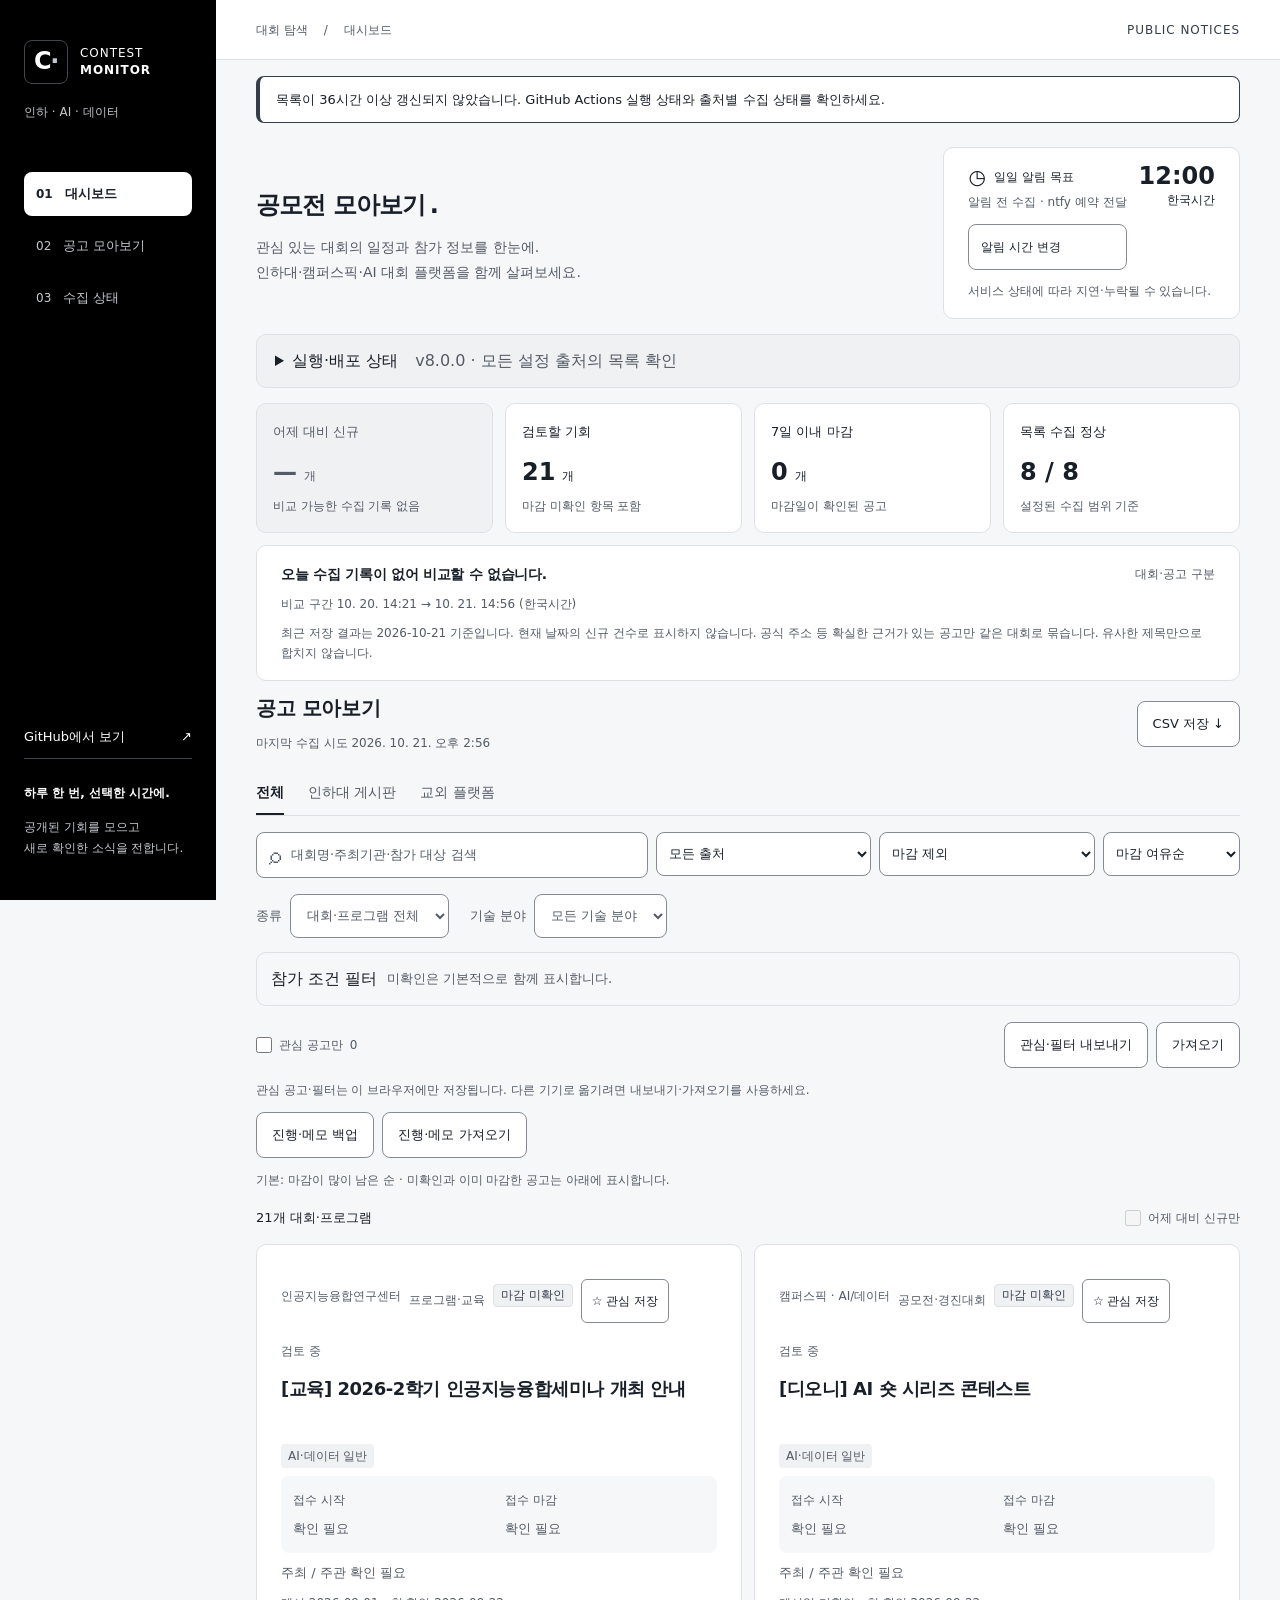
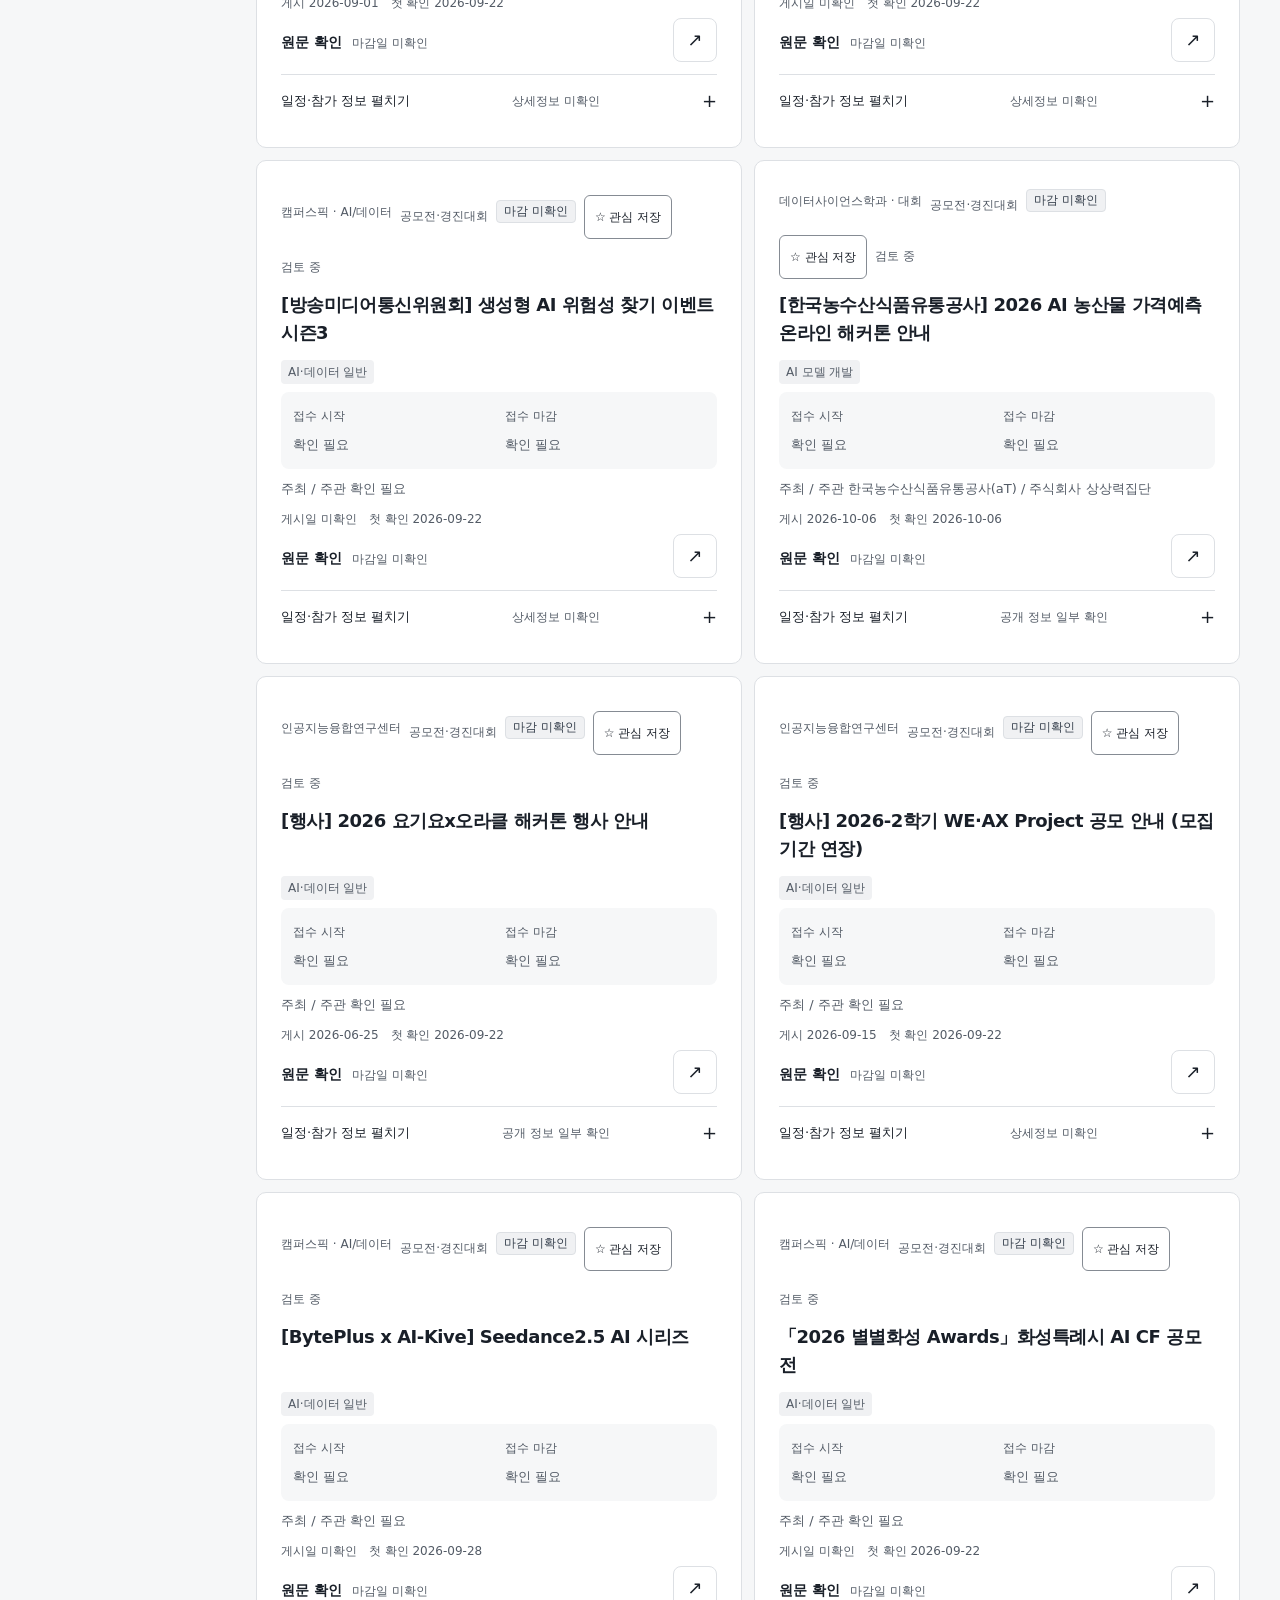
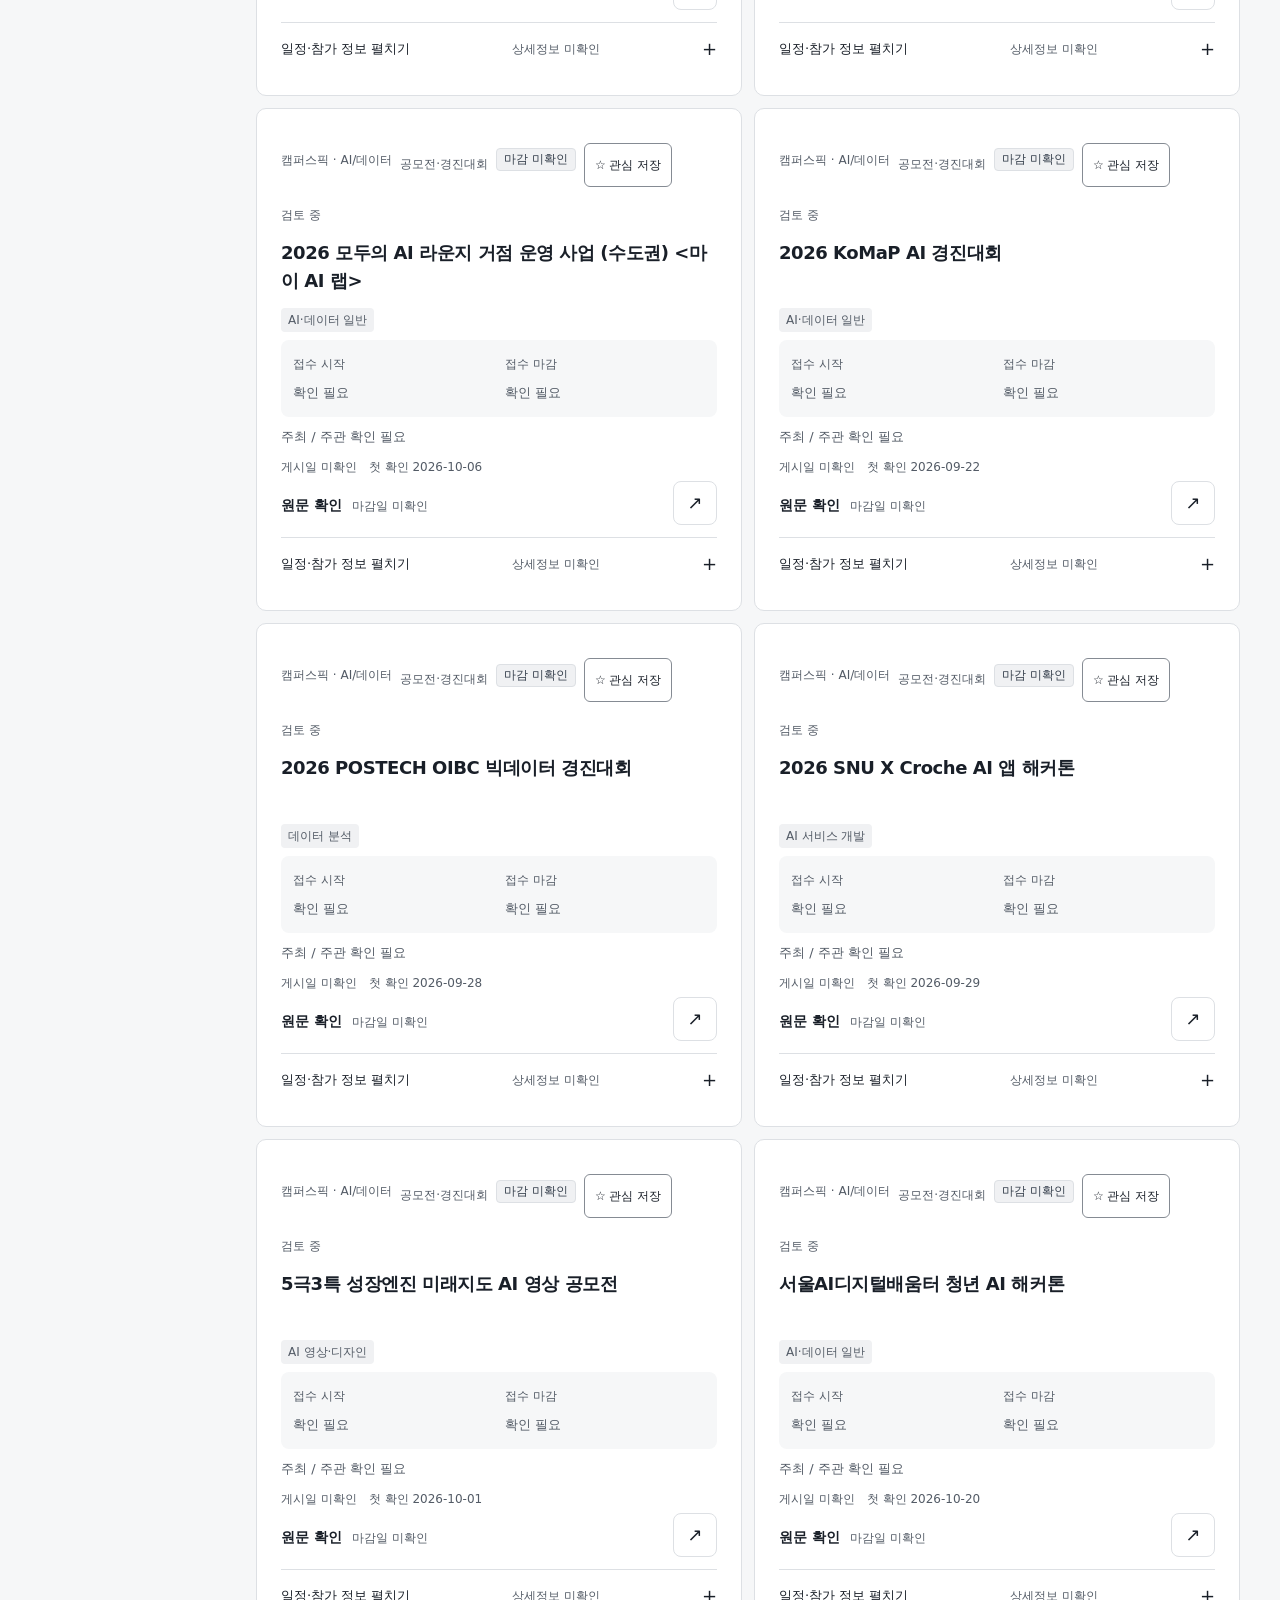
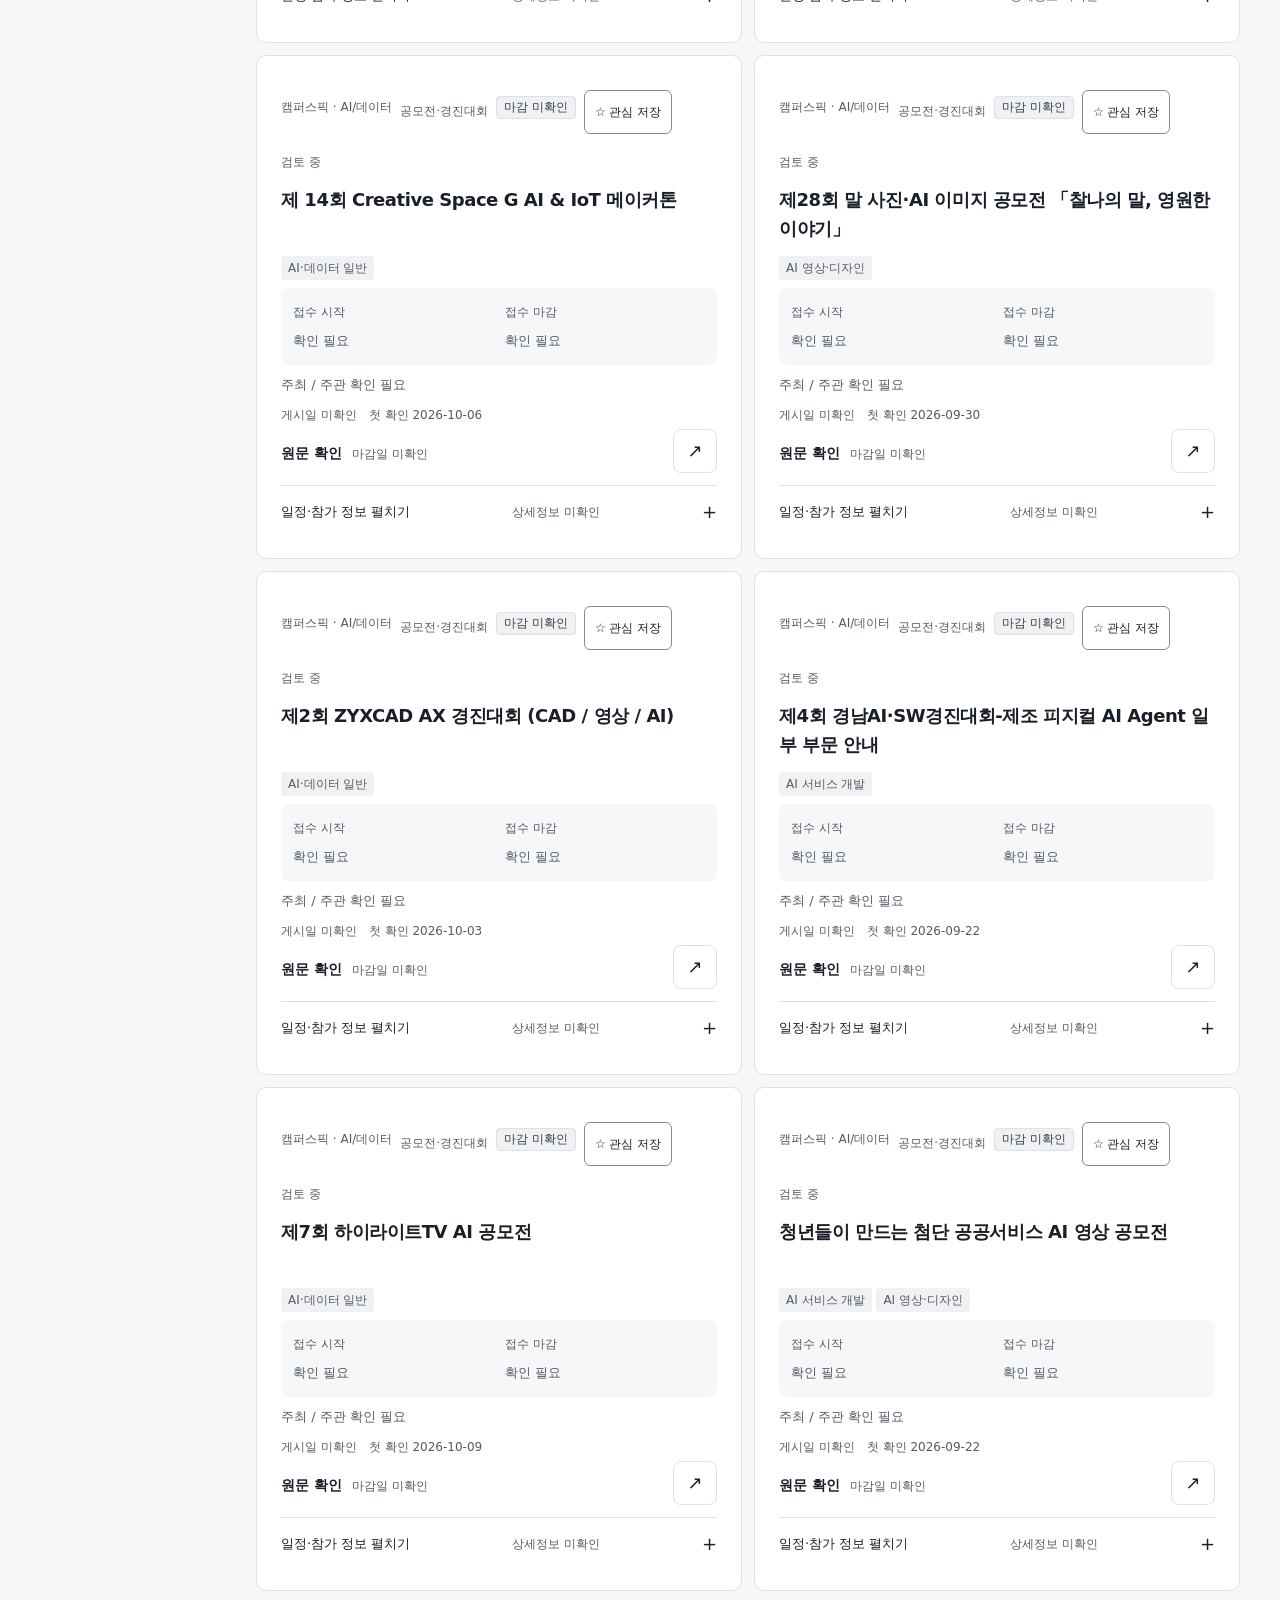
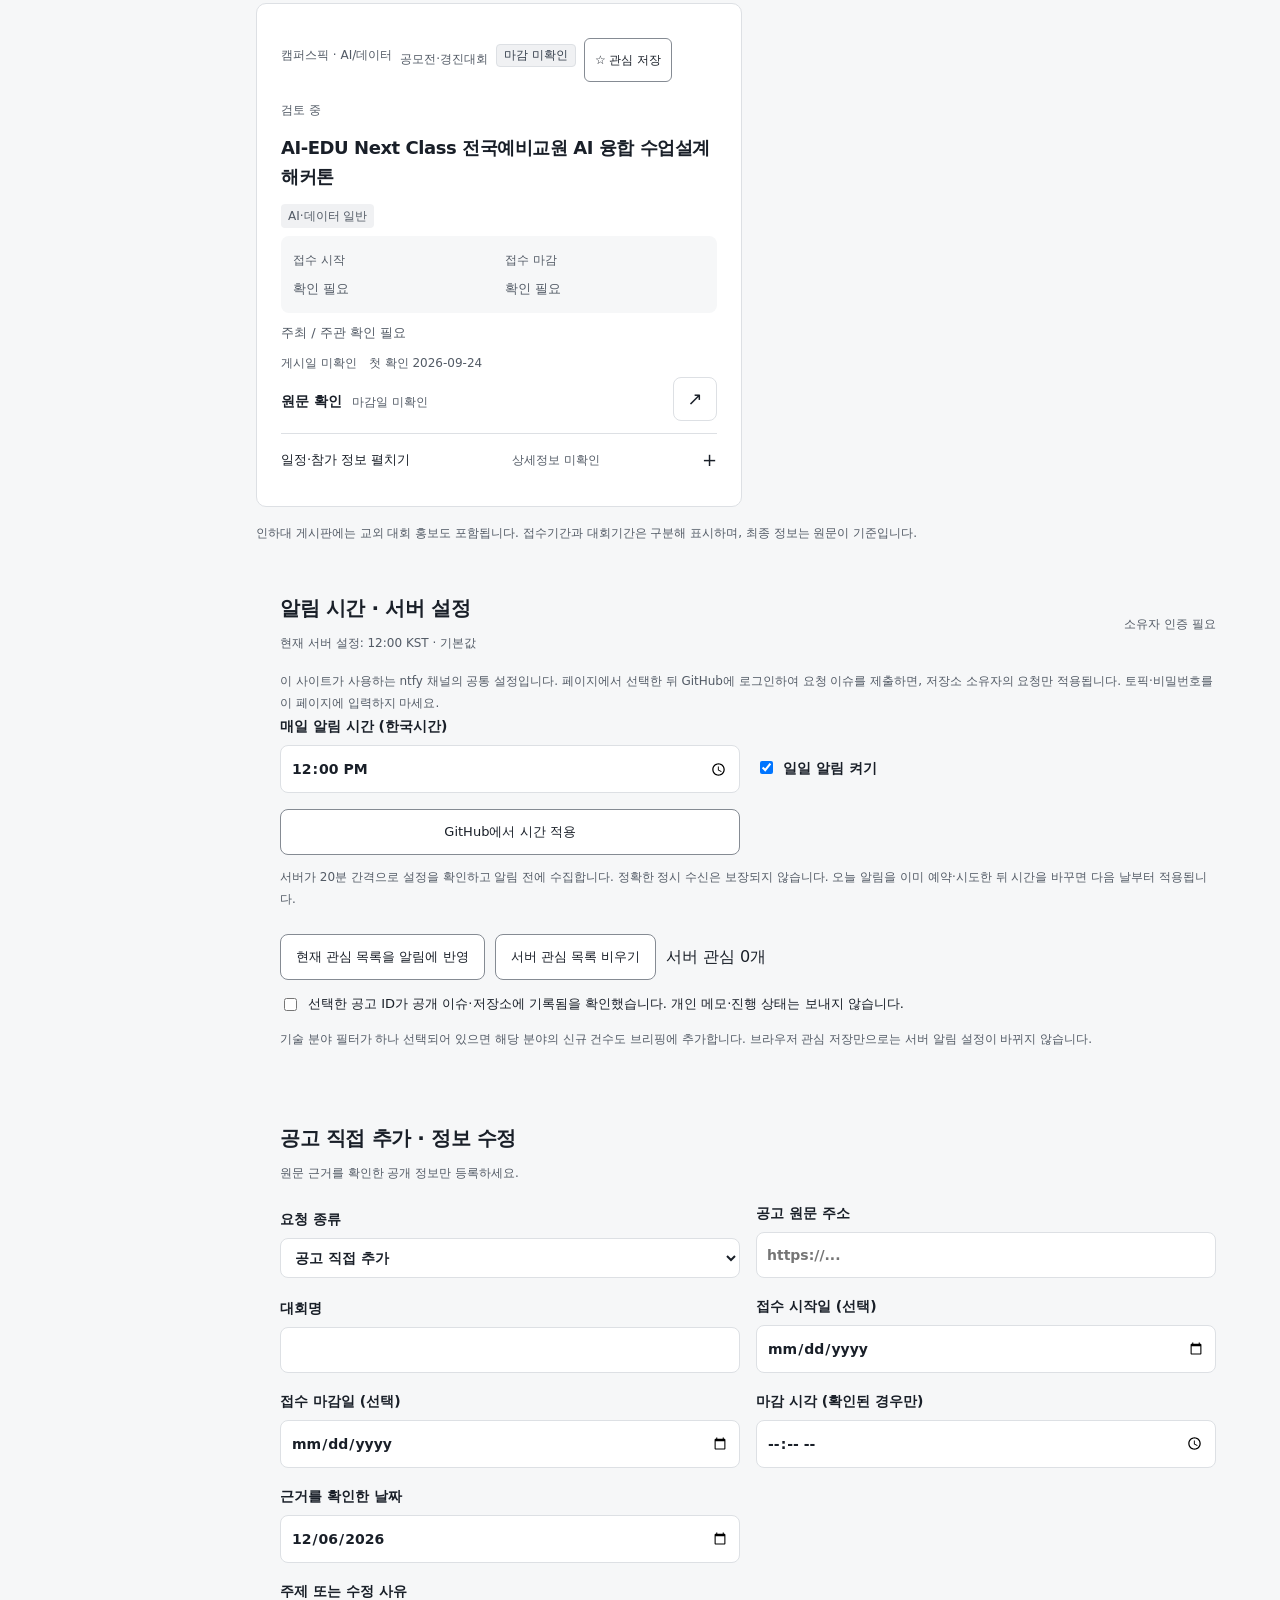
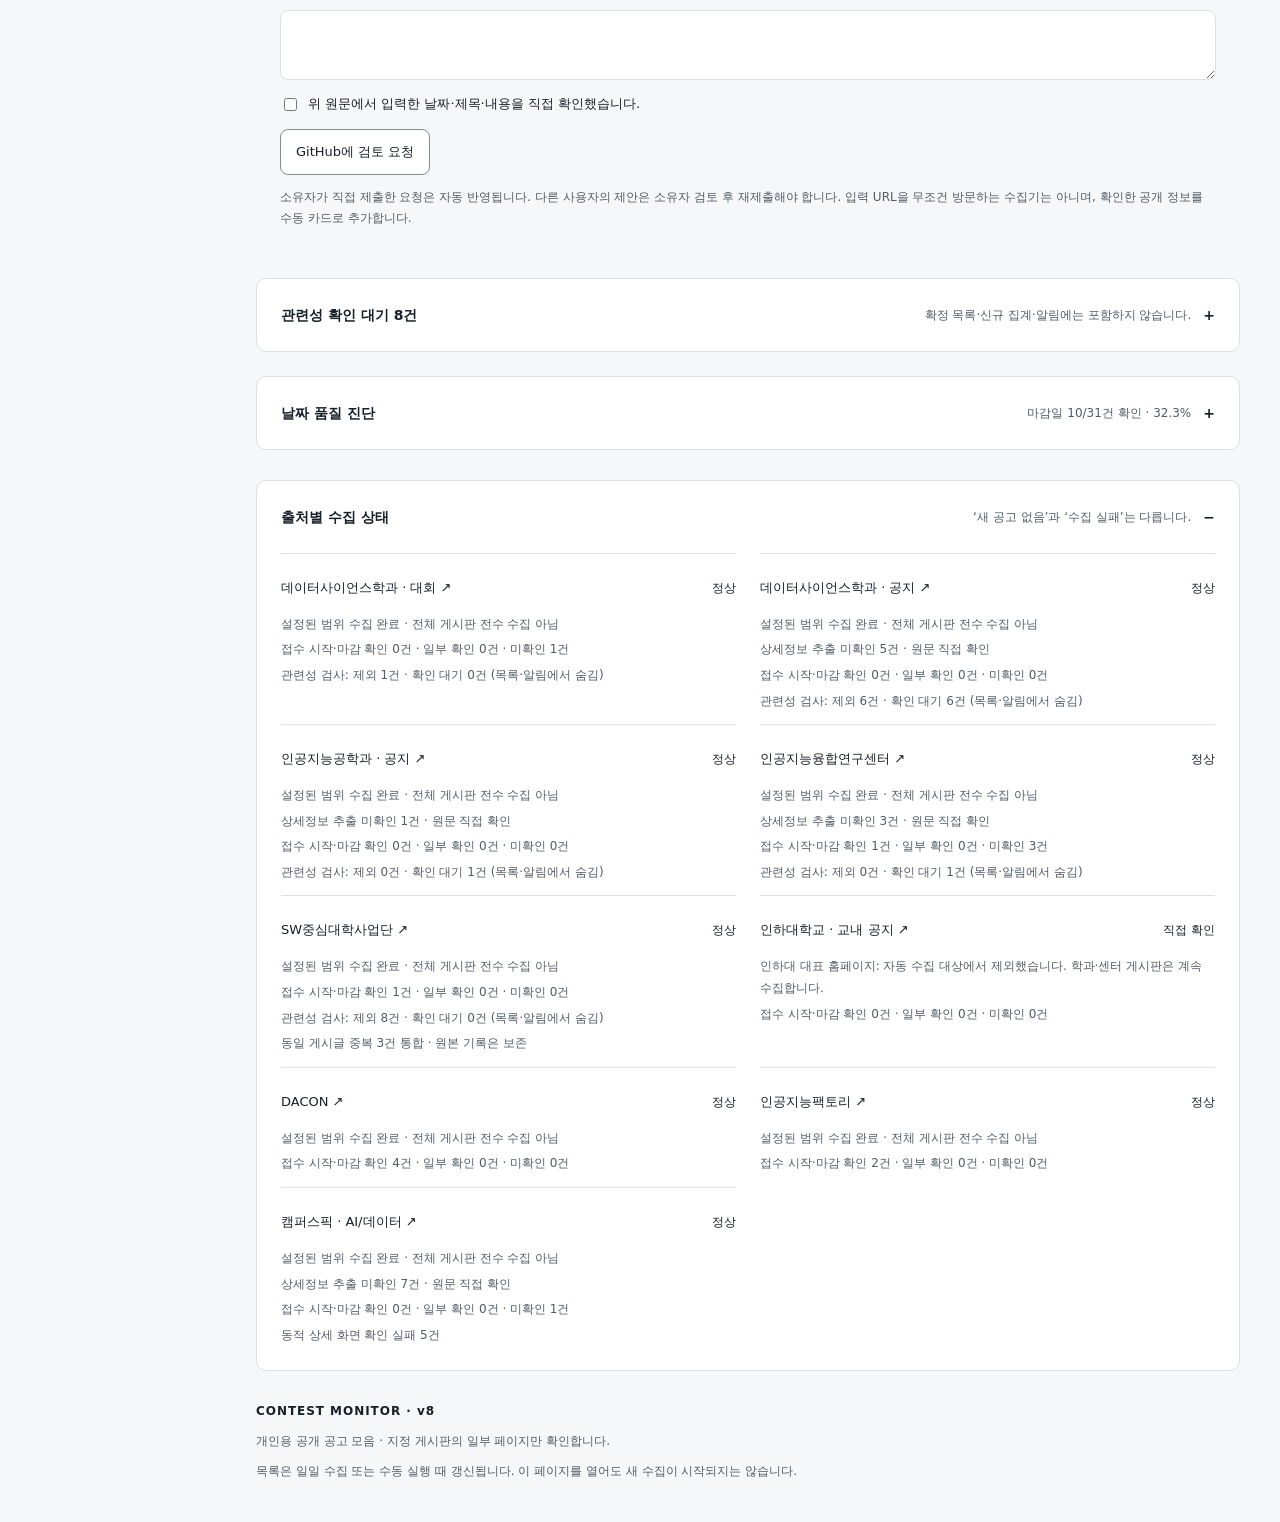
==== commit 99ac6c68: "Update contest data and validated server preferences" ====
--- a/site/index.html
+++ b/site/index.html
@@ -469,7 +469,7 @@
     </main>
   </div>
 </div>
-<script id="app-data" type="application/json">{"version":8,"quality_alerts":[],"runtime":{"version":"8.0.0","parser_version":8,"build":{"version":"8.0.0","fingerprint":"bc7b030aa188","commit":"cb8b629bc00347e2cbc09dde327734be42df92ab","run_url":"https://github.com/uiseokys/inha-contest-alert/actions/runs/39374433480","run_id":"39374433480"},"generated_at":"2026-10-20T14:24:05.894440+09:00","collection":{"version":"8.0.0","fingerprint":"bc7b030aa188","commit":"cb8b629bc00347e2cbc09dde327734be42df92ab","run_url":"https://github.com/uiseokys/inha-contest-alert/actions/runs/39374433480","run_id":"39374433480","status":"complete","attempted_at":"2026-10-20T14:21:48.390969+09:00","finished_at":"2026-10-20T14:24:05.869995+09:00","enabled_sources":8,"ok_sources":8},"last_usable_at":"2026-10-20T14:24:05.869995+09:00","last_complete_at":"2026-10-20T14:24:05.869995+09:00","notification":{"status":"accepted","day":"2026-10-19","at":"2026-10-19T13:59:16.366327+09:00","accepted_at":"2026-10-19T13:59:18.244273+09:00"},"notification_note":"ntfy 수락은 휴대폰 표시 성공이 아닙니다."},"quality":{"version":1,"generated_at":"2026-10-20T14:24:05.894440+09:00","observation_at":"2026-10-20T14:21:48.390969+09:00","basis":"저장된 AI·데이터 관련 공고 주소 기준(마감 포함). 관리자 보정 포함 여부를 구분하며, 목록 접근 성공과 날짜 추출 성공은 별개입니다.","manual_count":0,"automatic_deadline_known":10,"total":31,"deadline_known":10,"deadline_time_known":7,"coverage":32.3,"sources":[{"id":"ds_contest","name":"데이터사이언스학과 · 대회","status":"ok","checked_at":"2026-10-20T14:21:48.390969+09:00","denominator":1,"deadline_known":0,"start_and_end_known":0,"deadline_time_known":0,"attempted_this_run":1,"deadline_confirmed_this_run":0,"manual_count":0,"automatic_deadline_known":0,"deadline_coverage":0.0,"reasons":{"date_conflict":1},"samples":[{"id":"9d4d1338b3fe4b9395de","title":"[한국농수산식품유통공사] 2026 AI 농산물 가격예측 온라인 해커톤 안내","url":"https://datascience.inha.ac.kr/bbs/datascience/2885/192799/artclView.do","reason":"date_conflict","label":"접수 기간 충돌·형식 미확정","last_attempted_at":"2026-10-20T14:21:48.390969+09:00","parser_version":8,"text_length":1190,"evidence_hash":"5314544b64f40949","trace":[{"stage":"detail_http","outcome":"ok","text_length":22057},{"stage":"detail_render","outcome":"ok","text_length":21814},{"stage":"date_parse","outcome":"unconfirmed","text_length":1190}]}]},{"id":"ds_notice","name":"데이터사이언스학과 · 공지","status":"ok","checked_at":"2026-10-20T14:21:48.390969+09:00","denominator":1,"deadline_known":1,"start_and_end_known":1,"deadline_time_known":0,"attempted_this_run":0,"deadline_confirmed_this_run":0,"manual_count":0,"automatic_deadline_known":1,"deadline_coverage":100.0,"reasons":{"confirmed":1},"samples":[{"id":"a9338c28d67faa2bfa50","title":"[한국데이터산업진흥원]2026 데이터+AI 혁신 챌린지 통합경진대회 개최","url":"https://datascience.inha.ac.kr/bbs/datascience/746/191151/artclView.do","reason":"confirmed","label":"날짜 확인","last_attempted_at":"2026-10-19T13:56:48.140059+09:00","parser_version":8,"text_length":266,"evidence_hash":"dda2b0047d21751f","trace":[{"stage":"detail_http","outcome":"ok","text_length":20248},{"stage":"date_parse","outcome":"ok","text_length":266}]}]},{"id":"ai_notice","name":"인공지능공학과 · 공지","status":"ok","checked_at":"2026-10-20T14:21:48.390969+09:00","denominator":0,"deadline_known":0,"start_and_end_known":0,"deadline_time_known":0,"attempted_this_run":0,"deadline_confirmed_this_run":0,"manual_count":0,"automatic_deadline_known":0,"deadline_coverage":null,"reasons":{},"samples":[]},{"id":"aix","name":"인공지능융합연구센터","status":"ok","checked_at":"2026-10-20T14:21:48.390969+09:00","denominator":4,"deadline_known":1,"start_and_end_known":1,"deadline_time_known":1,"attempted_this_run":3,"deadline_confirmed_this_run":0,"manual_count":0,"automatic_deadline_known":1,"deadline_coverage":25.0,"reasons":{"no_explicit_date":3,"confirmed":1},"samples":[{"id":"8bdabc7eaa5fdc81735c","title":"[교육] 2026-2학기 인공지능융합세미나 개최 안내","url":"https://aix.inha.ac.kr/news/notice/?vid=108","reason":"no_explicit_date","label":"명시적인 접수 날짜 미확인","last_attempted_at":"2026-10-20T14:21:48.390969+09:00","parser_version":8,"text_length":null,"evidence_hash":null,"trace":[{"stage":"detail_http","outcome":"ok","text_length":109518},{"stage":"detail_render","outcome":"ok","text_length":110597},{"stage":"date_parse","outcome":"unconfirmed"}]},{"id":"c7155fa7b56de5f46645","title":"[행사] 2026 요기요x오라클 해커톤 행사 안내","url":"https://aix.inha.ac.kr/news/notice/?vid=106","reason":"no_explicit_date","label":"명시적인 접수 날짜 미확인","last_attempted_at":"2026-10-20T14:21:48.390969+09:00","parser_version":8,"text_length":254,"evidence_hash":"bc44d06a08e836c8","trace":[{"stage":"detail_http","outcome":"ok","text_length":127342},{"stage":"detail_render","outcome":"ok","text_length":128662},{"stage":"date_parse","outcome":"unconfirmed","text_length":254}]},{"id":"93b40e33a5034b9bef90","title":"[행사] 2026-2학기 WE·AX Project 공모 안내 (모집기간 연장)","url":"https://aix.inha.ac.kr/news/notice/?vid=109","reason":"no_explicit_date","label":"명시적인 접수 날짜 미확인","last_attempted_at":"2026-10-20T14:21:48.390969+09:00","parser_version":8,"text_length":null,"evidence_hash":null,"trace":[{"stage":"detail_http","outcome":"ok","text_length":112676},{"stage":"detail_render","outcome":"ok","text_length":113996},{"stage":"date_parse","outcome":"unconfirmed"}]},{"id":"9b3f043cd2a127294336","title":"2026 인하 인공지능 챌린지","url":"https://aix.inha.ac.kr/news/notice/?vid=107","reason":"confirmed","label":"날짜 확인","last_attempted_at":"2026-10-19T13:56:48.140059+09:00","parser_version":8,"text_length":855,"evidence_hash":"d76402962e46c755","trace":[{"stage":"detail_http","outcome":"ok","text_length":126019},{"stage":"schedule_http","outcome":"ok","text_length":856768},{"stage":"date_parse","outcome":"ok","text_length":855}]}]},{"id":"sw","name":"SW중심대학사업단","status":"ok","checked_at":"2026-10-20T14:21:48.390969+09:00","denominator":2,"deadline_known":2,"start_and_end_known":1,"deadline_time_known":0,"attempted_this_run":0,"deadline_confirmed_this_run":0,"manual_count":0,"automatic_deadline_known":2,"deadline_coverage":100.0,"reasons":{"confirmed":1,"partial_date":1},"samples":[{"id":"a8d1c8bc81a78c82adad","title":"2026 SW·AI 해외 인턴십 프로그램 참여자 모집 (~8. 16. (일) 까지)","url":"https://swuniv.inha.ac.kr/bbs/swuniv/3113/187543/artclView.do","reason":"partial_date","label":"시작 또는 마감 일부만 확인","last_attempted_at":"2026-10-01T13:32:46.344458+09:00","parser_version":8,"text_length":0,"evidence_hash":"e3b0c44298fc1c14","trace":[{"stage":"detail_http","outcome":"ok","text_length":19656},{"stage":"detail_render","outcome":"ok","text_length":19490},{"stage":"date_parse","outcome":"ok","text_length":0}]},{"id":"9bf71550e1df76f86c69","title":"2026 AI-POT 자격증 취득 지원 프로그램(4차) 참여 신청 (9/10~9/16)","url":"https://swuniv.inha.ac.kr/bbs/swuniv/3113/188992/artclView.do","reason":"confirmed","label":"날짜 확인","last_attempted_at":"2026-10-19T13:56:48.140059+09:00","parser_version":8,"text_length":2202,"evidence_hash":"b2d467e8966afd28","trace":[{"stage":"detail_http","outcome":"ok","text_length":47206},{"stage":"date_parse","outcome":"ok","text_length":2202}]}]},{"id":"inha","name":"인하대학교 · 교내 공지","status":"disabled","checked_at":"2026-10-20T14:21:48.390969+09:00","denominator":0,"deadline_known":0,"start_and_end_known":0,"deadline_time_known":0,"attempted_this_run":0,"deadline_confirmed_this_run":0,"manual_count":0,"automatic_deadline_known":0,"deadline_coverage":null,"reasons":{},"samples":[]},{"id":"dacon","name":"DACON","status":"ok","checked_at":"2026-10-20T14:21:48.390969+09:00","denominator":4,"deadline_known":4,"start_and_end_known":4,"deadline_time_known":4,"attempted_this_run":0,"deadline_confirmed_this_run":0,"manual_count":0,"automatic_deadline_known":4,"deadline_coverage":100.0,"reasons":{"confirmed":4},"samples":[{"id":"6f8f9451b6636bd7476e","title":"딥보이스 범죄 대응을 위한 AI 탐지 모델 경진대회","url":"https://dacon.io/competitions/official/236749/overview/","reason":"confirmed","label":"날짜 확인","last_attempted_at":"2026-10-19T13:56:48.140059+09:00","parser_version":8,"text_length":1009,"evidence_hash":"aaf82fb28d4c951f","trace":[{"stage":"detail_http","outcome":"ok","text_length":954065},{"stage":"schedule_http","outcome":"ok","text_length":949326},{"stage":"date_parse","outcome":"ok","text_length":1009}]},{"id":"7f6e9999a4808a78b583","title":"블랙박스 영상 기반 지능형 고의사고 분석 모델 AI 경진대회","url":"https://dacon.io/competitions/official/236753/overview/","reason":"confirmed","label":"날짜 확인","last_attempted_at":"2026-10-19T13:56:48.140059+09:00","parser_version":8,"text_length":1021,"evidence_hash":"a920f6d9f17cf6fc","trace":[{"stage":"detail_http","outcome":"ok","text_length":1135363},{"stage":"schedule_http","outcome":"ok","text_length":1040034},{"stage":"date_parse","outcome":"ok","text_length":1021}]},{"id":"81ae9c6a7f2a2412f43b","title":"나라장터 자체입찰 공고 법령 위반사항 모니터링 AI 경진대회","url":"https://dacon.io/competitions/official/236754/overview/","reason":"confirmed","label":"날짜 확인","last_attempted_at":"2026-10-19T13:56:48.140059+09:00","parser_version":8,"text_length":1204,"evidence_hash":"10a85e1fe1eb282c","trace":[{"stage":"detail_http","outcome":"ok","text_length":837229},{"stage":"schedule_http","outcome":"ok","text_length":831236},{"stage":"date_parse","outcome":"ok","text_length":1204}]},{"id":"10f610d85c9f8e6ee1a8","title":"항만 문제해결을 위한 AI 기술 공모전","url":"https://dacon.io/competitions/official/236771/overview/","reason":"confirmed","label":"날짜 확인","last_attempted_at":"2026-10-19T13:56:48.140059+09:00","parser_version":8,"text_length":1032,"evidence_hash":"237b775e600d7144","trace":[{"stage":"detail_http","outcome":"ok","text_length":940204},{"stage":"schedule_http","outcome":"ok","text_length":954220},{"stage":"date_parse","outcome":"ok","text_length":1032}]}]},{"id":"aifactory","name":"인공지능팩토리","status":"ok","checked_at":"2026-10-20T14:21:48.390969+09:00","denominator":2,"deadline_known":2,"start_and_end_known":2,"deadline_time_known":2,"attempted_this_run":0,"deadline_confirmed_this_run":0,"manual_count":0,"automatic_deadline_known":2,"deadline_coverage":100.0,"reasons":{"confirmed":2},"samples":[{"id":"68f060fa2d76de81ee51","title":"주제 3: 국립공원 내 시설물 변화 탐지","url":"https://aifactory.space/ko/competitions/9306","reason":"confirmed","label":"날짜 확인","last_attempted_at":"2026-10-19T13:56:48.140059+09:00","parser_version":8,"text_length":6352,"evidence_hash":"4aef076f1cf5a56c","trace":[{"stage":"detail_http","outcome":"ok","text_length":236151},{"stage":"detail_render","outcome":"ok","text_length":232278},{"stage":"date_parse","outcome":"ok","text_length":6352}]},{"id":"48d87172618e84c2f520","title":"주제 4: 해안 쓰레기 탐지 및 규모 추정","url":"https://aifactory.space/ko/competitions/9307","reason":"confirmed","label":"날짜 확인","last_attempted_at":"2026-10-19T13:56:48.140059+09:00","parser_version":8,"text_length":6101,"evidence_hash":"19b79b4e6f919ebc","trace":[{"stage":"detail_http","outcome":"ok","text_length":232541},{"stage":"detail_render","outcome":"ok","text_length":231945},{"stage":"date_parse","outcome":"ok","text_length":6101}]}]},{"id":"campuspick","name":"캠퍼스픽 · AI/데이터","status":"ok","checked_at":"2026-10-20T14:21:48.390969+09:00","denominator":17,"deadline_known":0,"start_and_end_known":0,"deadline_time_known":0,"attempted_this_run":8,"deadline_confirmed_this_run":0,"manual_count":0,"automatic_deadline_known":0,"deadline_coverage":0.0,"reasons":{"browser_denied":9,"no_explicit_date":6,"budget_deferred":2},"samples":[{"id":"a9c7989bbc28cdf6846b","title":"[방송미디어통신위원회] 생성형 AI 위험성 찾기 이벤트 시즌3","url":"https://www.campuspick.com/contest/view?id=36243","reason":"browser_denied","label":"동적 화면 접근 제한","last_attempted_at":"2026-10-15T13:24:45.375333+09:00","parser_version":8,"text_length":0,"evidence_hash":"e3b0c44298fc1c14","trace":[{"stage":"detail_http","outcome":"ok","text_length":9725},{"stage":"detail_render","outcome":"error","code":"browser_denied"},{"stage":"date_parse","outcome":"unconfirmed","text_length":0}]},{"id":"603410737f1171332f2b","title":"「2026 별별화성 Awards」화성특례시 AI CF 공모전","url":"https://www.campuspick.com/contest/view?id=36195","reason":"no_explicit_date","label":"명시적인 접수 날짜 미확인","last_attempted_at":"2026-10-12T18:41:29.959154+09:00","parser_version":8,"text_length":0,"evidence_hash":"e3b0c44298fc1c14","trace":[{"stage":"detail_http","outcome":"ok","text_length":7778},{"stage":"date_parse","outcome":"unconfirmed","text_length":0}]},{"id":"3f7d8d2a4770babfdf7b","title":"청년들이 만드는 첨단 공공서비스 AI 영상 공모전","url":"https://www.campuspick.com/contest/view?id=36180","reason":"no_explicit_date","label":"명시적인 접수 날짜 미확인","last_attempted_at":"2026-10-12T18:41:29.959154+09:00","parser_version":8,"text_length":0,"evidence_hash":"e3b0c44298fc1c14","trace":[{"stage":"detail_http","outcome":"ok","text_length":9617},{"stage":"date_parse","outcome":"unconfirmed","text_length":0}]},{"id":"a61ec4deaae42aa56334","title":"2026 KoMaP AI 경진대회","url":"https://www.campuspick.com/contest/view?id=36134","reason":"no_explicit_date","label":"명시적인 접수 날짜 미확인","last_attempted_at":"2026-10-11T17:40:32.674985+09:00","parser_version":8,"text_length":0,"evidence_hash":"e3b0c44298fc1c14","trace":[{"stage":"detail_http","outcome":"ok","text_length":7787},{"stage":"date_parse","outcome":"unconfirmed","text_length":0}]},{"id":"a86abc88d80d504621a7","title":"[디오니] AI 숏 시리즈 콘테스트","url":"https://www.campuspick.com/contest/view?id=36130","reason":"budget_deferred","label":"상세 요청 예산으로 대기","last_attempted_at":"2026-10-06T18:20:27.076506+09:00","parser_version":8,"text_length":0,"evidence_hash":"e3b0c44298fc1c14","trace":[{"stage":"detail_http","outcome":"ok","text_length":8015},{"stage":"date_parse","outcome":"unconfirmed","text_length":0}]},{"id":"ef0727d16eacef3658e4","title":"제4회 경남AI·SW경진대회-제조 피지컬 AI Agent 일부 부문 안내","url":"https://www.campuspick.com/contest/view?id=36128","reason":"budget_deferred","label":"상세 요청 예산으로 대기","last_attempted_at":"2026-10-06T18:20:27.076506+09:00","parser_version":8,"text_length":0,"evidence_hash":"e3b0c44298fc1c14","trace":[{"stage":"detail_http","outcome":"ok","text_length":8236},{"stage":"date_parse","outcome":"unconfirmed","text_length":0}]},{"id":"800598f265163b201dd9","title":"AI-EDU Next Class 전국예비교원 AI 융합 수업설계 해커톤","url":"https://www.campuspick.com/contest/view?id=36285","reason":"browser_denied","label":"동적 화면 접근 제한","last_attempted_at":"2026-10-16T13:44:44.868241+09:00","parser_version":8,"text_length":0,"evidence_hash":"e3b0c44298fc1c14","trace":[{"stage":"detail_http","outcome":"ok","text_length":8559},{"stage":"detail_render","outcome":"error","code":"browser_denied"},{"stage":"date_parse","outcome":"unconfirmed","text_length":0}]},{"id":"e9e2262091096ca55a14","title":"[BytePlus x AI-Kive] Seedance2.5 AI 시리즈","url":"https://www.campuspick.com/contest/view?id=36312","reason":"browser_denied","label":"동적 화면 접근 제한","last_attempted_at":"2026-10-19T13:56:48.140059+09:00","parser_version":8,"text_length":0,"evidence_hash":"e3b0c44298fc1c14","trace":[{"stage":"detail_http","outcome":"ok","text_length":8349},{"stage":"detail_render","outcome":"error","code":"browser_denied"},{"stage":"date_parse","outcome":"unconfirmed","text_length":0}]}]}]},"daily_comparison":{"status":"comparable","date":"2026-10-20","as_of":"2026-10-20T14:21:48.390969+09:00","base_date":"2026-10-19","base_at":"2026-10-19T13:56:48.140059+09:00","new_count":1,"new_ids":["b3b2ea9ba3bed334b69d"],"updated_count":0,"updated_ids":[],"initial_count":0,"initial_ids":[],"unverified_count":0,"unverified_ids":[],"by_source":[{"source_id":"campuspick","name":"캠퍼스픽 · AI/데이터","group":"external","count":1}],"partial":false,"baseline_count":31,"new_notice_count":1,"new_event_count":1,"new_event_ids":["evt_b3b2ea9ba3bed334b69d"],"updated_event_count":0,"updated_event_ids":[],"repost_count":0,"deadline_extensions":[],"date_correction_count":0},"updated_at":"2026-10-20T14:21:48.390969+09:00","demo":false,"items":[{"id":"10f610d85c9f8e6ee1a8","title":"항만 문제해결을 위한 AI 기술 공모전","url":"https://dacon.io/competitions/official/236771/overview/","source_id":"dacon","source_name":"DACON","group":"external","posted_at":null,"platform_status":"open","opportunity_kind":"contest","title_raw":"항만 문제해결을 위한 AI 기술 공모전","listing_title":"항만 문제해결을 위한 AI 기술 공모전","relevance_status":"included","relevance_evidence":"항만 문제해결을 위한 AI 기술 공모전","relevance_reason":"공고 자체의 AI·데이터 주제 확인","relevance_version":6,"deadline":"2026-11-02","registration_start":"2026-09-30","date_failure_code":"confirmed","detail_trace":[{"stage":"detail_http","outcome":"ok","text_length":940204},{"stage":"schedule_http","outcome":"ok","text_length":954220},{"stage":"date_parse","outcome":"ok","text_length":1032}],"detail_content_hash":"237b775e600d7144","detail_text_length":1032,"detail_parser_version":8,"detail_title":"항만 문제해결을 위한 AI 기술 공모전","deadline_time":"10:00","registration_time_ambiguous":false,"date_source_url":"https://dacon.io/competitions/official/236771/overview/schedule","date_evidence":"참가 기간 : 2026년 09월 30일(수) ~ 2026년 11월 02일(월) 10:00","date_note":"","date_parser_version":8,"date_status":"complete","registration_text":"2026년 09월 30일(수) ~ 2026년 11월 02일(월) 10:00","registration_ambiguous":false,"event_start":"2026-10-12","event_end":"2026-11-02","event_ambiguous":false,"schedule_text":"2026년 10월 12일(월) 10:00 ~ 2026년 11월 02일(월) 10:00","organizer":"해양수산부 / 울산항만공사 / 한국정보산업연합회","eligibility":"국내외 고등·대학교(원) 재학생, 미취업자","benefits":"950 만원 791명 종료까지 D-14 참여 대회안내 데이터 코드 공유 토크 리더보드 팀","summary":"AI를 활용한 선박 정보 표기 차이 해소","website_url":"https://dacon.io/competitions/official/236771/overview/","detail_source_url":"https://dacon.io/competitions/official/236771/overview/","detail_checked_at":"2026-10-19T13:56:48.140059+09:00","detail_attempted_at":"2026-10-19T13:56:48.140059+09:00","detail_status":"ok","first_seen":"2026-09-30T17:57:54.206570+09:00","last_changed":"2026-10-19T13:56:48.140059+09:00","last_seen":"2026-10-20T14:21:48.390969+09:00","deadline_at":"2026-11-02T10:00:00+09:00","registration_start_at":null,"status":"active","status_label":"기한 남음","recent_new":false,"daily_new":false},{"id":"a9338c28d67faa2bfa50","title":"[한국데이터산업진흥원]2026 데이터+AI 혁신 챌린지 통합경진대회 개최","url":"https://datascience.inha.ac.kr/bbs/datascience/746/191151/artclView.do","source_id":"ds_notice","source_name":"데이터사이언스학과 · 공지","group":"inha","posted_at":"2026-09-14","platform_status":null,"date_failure_code":"confirmed","detail_trace":[{"stage":"detail_http","outcome":"ok","text_length":20248},{"stage":"date_parse","outcome":"ok","text_length":266}],"detail_content_hash":"dda2b0047d21751f","detail_text_length":266,"opportunity_kind":"contest","detail_parser_version":8,"detail_title":"[한국데이터산업진흥원]2026 데이터+AI 혁신 챌린지 통합경진대회 개최","title_raw":"[한국데이터산업진흥원]2026 데이터+AI 혁신 챌린지 통합경진대회 개최","listing_title":"[한국데이터산업진흥원]2026 데이터+AI 혁신 챌린지 통합경진대회 개최","relevance_status":"included","relevance_evidence":"[한국데이터산업진흥원]2026 데이터+AI 혁신 챌린지 통합경진대회 개최","relevance_reason":"공고 자체의 AI·데이터 주제 확인","relevance_version":6,"registration_time_ambiguous":false,"date_source_url":"https://datascience.inha.ac.kr/bbs/datascience/746/191151/artclView.do","date_evidence":"* 참가기간 : 2026년 9월 8일(화) ~ 10월 22일(목)","date_note":"","date_parser_version":8,"date_status":"complete","deadline":"2026-10-22","registration_start":"2026-09-08","registration_text":"2026년 9월 8일(화) ~ 10월 22일(목)","registration_ambiguous":false,"eligibility":"데이터·AI 활용에 관심있는 대한민국 국민 누구나(개인 또는 5인 이내 팀)","detail_source_url":"https://datascience.inha.ac.kr/bbs/datascience/746/191151/artclView.do","detail_checked_at":"2026-10-19T13:56:48.140059+09:00","detail_attempted_at":"2026-10-19T13:56:48.140059+09:00","detail_status":"ok","first_seen":"2026-09-22T16:18:23.684311+09:00","last_changed":"2026-09-22T16:18:23.684311+09:00","last_seen":"2026-10-15T13:24:45.375333+09:00","deadline_at":null,"registration_start_at":null,"status":"active","status_label":"기한 남음","recent_new":false,"daily_new":false},{"id":"a61ec4deaae42aa56334","title":"2026 KoMaP AI 경진대회","url":"https://www.campuspick.com/contest/view?id=36134","source_id":"campuspick","source_name":"캠퍼스픽 · AI/데이터","group":"external","posted_at":null,"platform_status":null,"date_failure_code":"no_explicit_date","detail_trace":[{"stage":"detail_http","outcome":"ok","text_length":7787},{"stage":"date_parse","outcome":"unconfirmed","text_length":0}],"detail_content_hash":"e3b0c44298fc1c14","detail_text_length":0,"opportunity_kind":"contest","detail_parser_version":8,"detail_title":"2026 KoMaP AI 경진대회","title_raw":"2026 KoMaP AI 경진대회","listing_title":"2026 KoMaP AI 경진대회","relevance_status":"included","relevance_evidence":"2026 KoMaP AI 경진대회","relevance_reason":"공고 자체의 AI·데이터 주제 확인","relevance_version":6,"date_parser_version":8,"date_status":"missing","deadline":null,"registration_start":null,"detail_source_url":"https://www.campuspick.com/contest/view?id=36134","detail_attempted_at":"2026-10-11T17:40:32.674985+09:00","detail_status":"unconfirmed","first_seen":"2026-09-22T16:18:23.684311+09:00","last_changed":"2026-09-22T16:18:23.684311+09:00","last_seen":"2026-09-27T17:31:25.605347+09:00","deadline_at":null,"registration_start_at":null,"status":"unknown","status_label":"마감 미확인","recent_new":false,"daily_new":false},{"id":"2233fbd20bd6fb1578fd","title":"2026 POSTECH OIBC 빅데이터 경진대회","url":"https://www.campuspick.com/contest/view?id=36306","source_id":"campuspick","source_name":"캠퍼스픽 · AI/데이터","group":"external","posted_at":null,"platform_status":null,"date_failure_code":"browser_denied","detail_trace":[{"stage":"detail_http","outcome":"ok","text_length":9180},{"stage":"detail_render","outcome":"error","code":"browser_denied"},{"stage":"date_parse","outcome":"unconfirmed","text_length":0}],"detail_content_hash":"e3b0c44298fc1c14","detail_text_length":0,"opportunity_kind":"contest","detail_parser_version":8,"detail_title":"2026 POSTECH OIBC 빅데이터 경진대회","title_raw":"2026 POSTECH OIBC 빅데이터 경진대회","listing_title":"2026 POSTECH OIBC 빅데이터 경진대회","relevance_status":"included","relevance_evidence":"2026 POSTECH OIBC 빅데이터 경진대회","relevance_reason":"공고 자체의 AI·데이터 주제 확인","relevance_version":6,"date_parser_version":8,"date_status":"missing","deadline":null,"registration_start":null,"detail_source_url":"https://www.campuspick.com/contest/view?id=36306","detail_attempted_at":"2026-10-19T13:56:48.140059+09:00","detail_status":"unconfirmed","first_seen":"2026-09-28T17:56:23.800412+09:00","last_changed":"2026-09-28T17:56:23.800412+09:00","last_seen":"2026-10-05T15:52:07.684773+09:00","deadline_at":null,"registration_start_at":null,"status":"unknown","status_label":"마감 미확인","recent_new":false,"daily_new":false},{"id":"7888411c786f2b11482c","title":"2026 SNU X Croche AI 앱 해커톤","url":"https://www.campuspick.com/contest/view?id=36319","source_id":"campuspick","source_name":"캠퍼스픽 · AI/데이터","group":"external","posted_at":null,"platform_status":null,"date_failure_code":"browser_denied","detail_trace":[{"stage":"detail_http","outcome":"ok","text_length":8910},{"stage":"detail_render","outcome":"error","code":"browser_denied"},{"stage":"date_parse","outcome":"unconfirmed","text_length":0}],"detail_content_hash":"e3b0c44298fc1c14","detail_text_length":0,"opportunity_kind":"contest","detail_parser_version":8,"detail_title":"2026 SNU X Croche AI 앱 해커톤","title_raw":"2026 SNU X Croche AI 앱 해커톤","listing_title":"2026 SNU X Croche AI 앱 해커톤","relevance_status":"included","relevance_evidence":"2026 SNU X Croche AI 앱 해커톤","relevance_reason":"공고 자체의 AI·데이터 주제 확인","relevance_version":6,"date_parser_version":8,"date_status":"missing","deadline":null,"registration_start":null,"detail_source_url":"https://www.campuspick.com/contest/view?id=36319","detail_attempted_at":"2026-10-20T14:21:48.390969+09:00","detail_status":"unconfirmed","first_seen":"2026-09-29T17:58:37.329724+09:00","last_changed":"2026-09-29T17:58:37.329724+09:00","last_seen":"2026-10-10T17:54:33.438536+09:00","deadline_at":null,"registration_start_at":null,"status":"unknown","status_label":"마감 미확인","recent_new":false,"daily_new":false},{"id":"c9cded70569ce729317a","title":"2026 모두의 AI 라운지 거점 운영 사업 (수도권) \u003c마이 AI 랩\u003e","url":"https://www.campuspick.com/contest/view?id=36399","source_id":"campuspick","source_name":"캠퍼스픽 · AI/데이터","group":"external","posted_at":null,"platform_status":null,"date_failure_code":"no_explicit_date","detail_trace":[{"stage":"detail_http","outcome":"ok","text_length":8877},{"stage":"date_parse","outcome":"unconfirmed","text_length":0}],"detail_content_hash":"e3b0c44298fc1c14","detail_text_length":0,"opportunity_kind":"contest","detail_parser_version":8,"detail_title":"2026 모두의 AI 라운지 거점 운영 사업 (수도권) \u003c마이 AI 랩\u003e","title_raw":"2026 모두의 AI 라운지 거점 운영 사업 (수도권) \u003c마이 AI 랩\u003e","listing_title":"2026 모두의 AI 라운지 거점 운영 사업 (수도권) \u003c마이 AI 랩\u003e","relevance_status":"included","relevance_evidence":"2026 모두의 AI 라운지 거점 운영 사업 (수도권) \u003c마이 AI 랩\u003e","relevance_reason":"공고 자체의 AI·데이터 주제 확인","relevance_version":6,"date_parser_version":8,"date_status":"missing","deadline":null,"registration_start":null,"detail_source_url":"https://www.campuspick.com/contest/view?id=36399","detail_attempted_at":"2026-10-20T14:21:48.390969+09:00","detail_status":"unconfirmed","first_seen":"2026-10-06T18:20:27.076506+09:00","last_changed":"2026-10-06T18:20:27.076506+09:00","last_seen":"2026-10-06T18:20:27.076506+09:00","deadline_at":null,"registration_start_at":null,"status":"unknown","status_label":"마감 미확인","recent_new":false,"daily_new":false},{"id":"814c426a252328dc8dfa","title":"5극3특 성장엔진 미래지도 AI 영상 공모전","url":"https://www.campuspick.com/contest/view?id=36354","source_id":"campuspick","source_name":"캠퍼스픽 · AI/데이터","group":"external","posted_at":null,"platform_status":null,"date_failure_code":"browser_denied","detail_trace":[{"stage":"detail_http","outcome":"ok","text_length":8472},{"stage":"detail_render","outcome":"error","code":"browser_denied"},{"stage":"date_parse","outcome":"unconfirmed","text_length":0}],"detail_content_hash":"e3b0c44298fc1c14","detail_text_length":0,"opportunity_kind":"contest","detail_parser_version":8,"detail_title":"5극3특 성장엔진 미래지도 AI 영상 공모전","title_raw":"5극3특 성장엔진 미래지도 AI 영상 공모전","listing_title":"5극3특 성장엔진 미래지도 AI 영상 공모전","relevance_status":"included","relevance_evidence":"5극3특 성장엔진 미래지도 AI 영상 공모전","relevance_reason":"공고 자체의 AI·데이터 주제 확인","relevance_version":6,"date_parser_version":8,"date_status":"missing","deadline":null,"registration_start":null,"detail_source_url":"https://www.campuspick.com/contest/view?id=36354","detail_attempted_at":"2026-10-20T14:21:48.390969+09:00","detail_status":"unconfirmed","first_seen":"2026-10-01T13:32:46.344458+09:00","last_changed":"2026-10-06T18:20:27.076506+09:00","last_seen":"2026-10-12T18:41:29.959154+09:00","deadline_at":null,"registration_start_at":null,"status":"unknown","status_label":"마감 미확인","recent_new":false,"daily_new":false},{"id":"800598f265163b201dd9","title":"AI-EDU Next Class 전국예비교원 AI 융합 수업설계 해커톤","url":"https://www.campuspick.com/contest/view?id=36285","source_id":"campuspick","source_name":"캠퍼스픽 · AI/데이터","group":"external","posted_at":null,"platform_status":null,"date_failure_code":"browser_denied","detail_trace":[{"stage":"detail_http","outcome":"ok","text_length":8559},{"stage":"detail_render","outcome":"error","code":"browser_denied"},{"stage":"date_parse","outcome":"unconfirmed","text_length":0}],"detail_content_hash":"e3b0c44298fc1c14","detail_text_length":0,"opportunity_kind":"contest","detail_parser_version":8,"detail_title":"AI-EDU Next Class 전국예비교원 AI 융합 수업설계 해커톤","title_raw":"AI-EDU Next Class 전국예비교원 AI 융합 수업설계 해커톤","listing_title":"AI-EDU Next Class 전국예비교원 AI 융합 수업설계 해커톤","relevance_status":"included","relevance_evidence":"AI-EDU Next Class 전국예비교원 AI 융합 수업설계 해커톤","relevance_reason":"공고 자체의 AI·데이터 주제 확인","relevance_version":6,"date_parser_version":8,"date_status":"missing","deadline":null,"registration_start":null,"detail_source_url":"https://www.campuspick.com/contest/view?id=36285","detail_attempted_at":"2026-10-16T13:44:44.868241+09:00","detail_status":"unconfirmed","first_seen":"2026-09-24T16:47:37.579039+09:00","last_changed":"2026-09-24T16:47:37.579039+09:00","last_seen":"2026-10-02T16:32:10.270228+09:00","deadline_at":null,"registration_start_at":null,"status":"unknown","status_label":"마감 미확인","recent_new":false,"daily_new":false},{"id":"e9e2262091096ca55a14","title":"[BytePlus x AI-Kive] Seedance2.5 AI 시리즈","url":"https://www.campuspick.com/contest/view?id=36312","source_id":"campuspick","source_name":"캠퍼스픽 · AI/데이터","group":"external","posted_at":null,"platform_status":null,"date_failure_code":"browser_denied","detail_trace":[{"stage":"detail_http","outcome":"ok","text_length":8349},{"stage":"detail_render","outcome":"error","code":"browser_denied"},{"stage":"date_parse","outcome":"unconfirmed","text_length":0}],"detail_content_hash":"e3b0c44298fc1c14","detail_text_length":0,"opportunity_kind":"contest","detail_parser_version":8,"detail_title":"[BytePlus x AI-Kive] Seedance2.5 AI 시리즈","title_raw":"[BytePlus x AI-Kive] Seedance2.5 AI 시리즈","listing_title":"[BytePlus x AI-Kive] Seedance2.5 AI 시리즈","relevance_status":"included","relevance_evidence":"[BytePlus x AI-Kive] Seedance2.5 AI 시리즈","relevance_reason":"공고 자체의 AI·데이터 주제 확인","relevance_version":6,"date_parser_version":8,"date_status":"missing","deadline":null,"registration_start":null,"detail_source_url":"https://www.campuspick.com/contest/view?id=36312","detail_attempted_at":"2026-10-19T13:56:48.140059+09:00","detail_status":"unconfirmed","first_seen":"2026-09-28T17:56:23.800412+09:00","last_changed":"2026-09-28T17:56:23.800412+09:00","last_seen":"2026-10-05T15:52:07.684773+09:00","deadline_at":null,"registration_start_at":null,"status":"unknown","status_label":"마감 미확인","recent_new":false,"daily_new":false},{"id":"8bdabc7eaa5fdc81735c","title":"[교육] 2026-2학기 인공지능융합세미나 개최 안내","url":"https://aix.inha.ac.kr/news/notice/?vid=108","source_id":"aix","source_name":"인공지능융합연구센터","group":"inha","posted_at":"2026-09-01","platform_status":null,"date_failure_code":"no_explicit_date","detail_trace":[{"stage":"detail_http","outcome":"ok","text_length":109518},{"stage":"detail_render","outcome":"ok","text_length":110597},{"stage":"date_parse","outcome":"unconfirmed"}],"opportunity_kind":"program","title_raw":"[교육] 2026-2학기 인공지능융합세미나 개최 안내","listing_title":"[교육] 2026-2학기 인공지능융합세미나 개최 안내","relevance_status":"included","relevance_evidence":"[교육] 2026-2학기 인공지능융합세미나 개최 안내","relevance_reason":"공고 자체의 AI·데이터 주제 확인","relevance_version":6,"date_parser_version":8,"date_status":"missing","deadline":null,"registration_start":null,"detail_attempted_at":"2026-10-20T14:21:48.390969+09:00","detail_status":"unconfirmed","first_seen":"2026-09-22T16:18:23.684311+09:00","last_changed":"2026-09-22T16:18:23.684311+09:00","last_seen":"2026-10-20T14:21:48.390969+09:00","deadline_at":null,"registration_start_at":null,"status":"unknown","status_label":"마감 미확인","recent_new":false,"daily_new":false},{"id":"a86abc88d80d504621a7","title":"[디오니] AI 숏 시리즈 콘테스트","url":"https://www.campuspick.com/contest/view?id=36130","source_id":"campuspick","source_name":"캠퍼스픽 · AI/데이터","group":"external","posted_at":null,"platform_status":null,"date_failure_code":"budget_deferred","detail_trace":[{"stage":"detail_http","outcome":"ok","text_length":8015},{"stage":"date_parse","outcome":"unconfirmed","text_length":0}],"detail_content_hash":"e3b0c44298fc1c14","detail_text_length":0,"opportunity_kind":"contest","detail_parser_version":8,"detail_title":"[디오니] AI 숏 시리즈 콘테스트","title_raw":"[디오니] AI 숏 시리즈 콘테스트","listing_title":"[디오니] AI 숏 시리즈 콘테스트","relevance_status":"included","relevance_evidence":"[디오니] AI 숏 시리즈 콘테스트","relevance_reason":"공고 자체의 AI·데이터 주제 확인","relevance_version":6,"date_parser_version":8,"date_status":"missing","deadline":null,"registration_start":null,"detail_source_url":"https://www.campuspick.com/contest/view?id=36130","detail_attempted_at":"2026-10-06T18:20:27.076506+09:00","detail_status":"unconfirmed","first_seen":"2026-09-22T16:18:23.684311+09:00","last_changed":"2026-09-22T16:18:23.684311+09:00","last_seen":"2026-09-23T16:56:47.873320+09:00","deadline_at":null,"registration_start_at":null,"status":"unknown","status_label":"마감 미확인","recent_new":false,"daily_new":false},{"id":"a9c7989bbc28cdf6846b","title":"[방송미디어통신위원회] 생성형 AI 위험성 찾기 이벤트 시즌3","url":"https://www.campuspick.com/contest/view?id=36243","source_id":"campuspick","source_name":"캠퍼스픽 · AI/데이터","group":"external","posted_at":null,"platform_status":null,"date_failure_code":"browser_denied","detail_trace":[{"stage":"detail_http","outcome":"ok","text_length":9725},{"stage":"detail_render","outcome":"error","code":"browser_denied"},{"stage":"date_parse","outcome":"unconfirmed","text_length":0}],"detail_content_hash":"e3b0c44298fc1c14","detail_text_length":0,"opportunity_kind":"contest","detail_parser_version":8,"detail_title":"[방송미디어통신위원회] 생성형 AI 위험성 찾기 이벤트 시즌3","title_raw":"[방송미디어통신위원회] 생성형 AI 위험성 찾기 이벤트 시즌3","listing_title":"[방송미디어통신위원회] 생성형 AI 위험성 찾기 이벤트 시즌3","relevance_status":"included","relevance_evidence":"[방송미디어통신위원회] 생성형 AI 위험성 찾기 이벤트 시즌3","relevance_reason":"공고 자체의 AI·데이터 주제 확인","relevance_version":6,"date_parser_version":8,"date_status":"missing","deadline":null,"registration_start":null,"detail_source_url":"https://www.campuspick.com/contest/view?id=36243","detail_attempted_at":"2026-10-15T13:24:45.375333+09:00","detail_status":"unconfirmed","first_seen":"2026-09-22T16:18:23.684311+09:00","last_changed":"2026-09-22T16:18:23.684311+09:00","last_seen":"2026-10-01T13:32:46.344458+09:00","deadline_at":null,"registration_start_at":null,"status":"unknown","status_label":"마감 미확인","recent_new":false,"daily_new":false},{"id":"9d4d1338b3fe4b9395de","title":"[한국농수산식품유통공사] 2026 AI 농산물 가격예측 온라인 해커톤 안내","url":"https://datascience.inha.ac.kr/bbs/datascience/2885/192799/artclView.do","source_id":"ds_contest","source_name":"데이터사이언스학과 · 대회","group":"inha","posted_at":"2026-10-06","platform_status":null,"date_failure_code":"date_conflict","detail_trace":[{"stage":"detail_http","outcome":"ok","text_length":22057},{"stage":"detail_render","outcome":"ok","text_length":21814},{"stage":"date_parse","outcome":"unconfirmed","text_length":1190}],"detail_content_hash":"5314544b64f40949","detail_text_length":1190,"opportunity_kind":"contest","detail_parser_version":8,"detail_title":"[한국농수산식품유통공사] 2026 AI 농산물 가격예측 온라인 해커톤 안내","title_raw":"[한국농수산식품유통공사] 2026 AI 농산물 가격예측 온라인 해커톤 안내","listing_title":"[한국농수산식품유통공사] 2026 AI 농산물 가격예측 온라인 해커톤 안내","relevance_status":"included","relevance_evidence":"[한국농수산식품유통공사] 2026 AI 농산물 가격예측 온라인 해커톤 안내","relevance_reason":"공고 자체의 AI·데이터 주제 확인","relevance_version":6,"date_source_url":"https://datascience.inha.ac.kr/bbs/datascience/2885/192799/artclView.do","date_evidence":"2026. 9. 7.(월) ~ 10. 18.(일) 23:59 / 전까지 모두 완료해야 함","date_note":"날짜 형식·연도·부문별 기간을 확정하지 못했습니다. 원문 확인이 필요합니다.","date_parser_version":8,"date_status":"unconfirmed","deadline":null,"registration_start":null,"registration_text":"2026. 9. 7.(월) ~ 10. 18.(일) 23:59 / 전까지 모두 완료해야 함","registration_ambiguous":true,"schedule_text":"및 / 및 변경사항은 대회 홈페이지를 통해 안내함","organizer":"한국농수산식품유통공사(aT) / 주식회사 상상력집단","eligibility":"나이·소속·전공 제한 없이 개인 또는 4인 이내 팀","benefits":"대상 1팀(농림축산식품부 장관상, 상금 100만 원), 우수상 4팀(한국농수산식품유통공사 사장상, 상금 각 100만 원)","detail_source_url":"https://datascience.inha.ac.kr/bbs/datascience/2885/192799/artclView.do","detail_checked_at":"2026-10-20T14:21:48.390969+09:00","detail_attempted_at":"2026-10-20T14:21:48.390969+09:00","detail_status":"ok","deadline_time":null,"registration_start_time":null,"first_seen":"2026-10-06T18:20:27.076506+09:00","last_changed":"2026-10-06T18:20:27.076506+09:00","last_seen":"2026-10-20T14:21:48.390969+09:00","deadline_at":null,"registration_start_at":null,"status":"unknown","status_label":"마감 미확인","recent_new":false,"daily_new":false},{"id":"c7155fa7b56de5f46645","title":"[행사] 2026 요기요x오라클 해커톤 행사 안내","url":"https://aix.inha.ac.kr/news/notice/?vid=106","source_id":"aix","source_name":"인공지능융합연구센터","group":"inha","posted_at":"2026-06-25","platform_status":null,"date_failure_code":"no_explicit_date","detail_trace":[{"stage":"detail_http","outcome":"ok","text_length":127342},{"stage":"detail_render","outcome":"ok","text_length":128662},{"stage":"date_parse","outcome":"unconfirmed","text_length":254}],"detail_content_hash":"bc44d06a08e836c8","detail_text_length":254,"opportunity_kind":"contest","detail_parser_version":8,"title_raw":"[행사] 2026 요기요x오라클 해커톤 행사 안내","listing_title":"[행사] 2026 요기요x오라클 해커톤 행사 안내","relevance_status":"included","relevance_evidence":"“ 맛있는 일상 , AI 로 잇다 (IT 다 )\" 목적 : AI 기술을 접목한 푸드테크 아이디어 발굴","relevance_reason":"공고 자체의 AI·데이터 주제 확인","relevance_version":6,"date_parser_version":8,"date_status":"missing","deadline":null,"registration_start":null,"eligibility":"만 18 세 이상의 개인 또는 팀 ( 대학생 , 취업준비생 , 직장인 모두 참여 가능 ) 진행 방식 : 1 차 서류 선발 후 , 본선 참가팀은 AI 기반의 서비스 아이디어를 프로토타입 형태로 개발하여","summary":"“ 맛있는 일상 , AI 로 잇다 (IT 다 )\" 목적 : AI 기술을 접목한 푸드테크 아이디어 발굴","detail_source_url":"https://aix.inha.ac.kr/news/notice/?vid=106","detail_checked_at":"2026-10-20T14:21:48.390969+09:00","detail_attempted_at":"2026-10-20T14:21:48.390969+09:00","detail_status":"ok","first_seen":"2026-09-22T16:18:23.684311+09:00","last_changed":"2026-09-22T23:54:54.413884+09:00","last_seen":"2026-10-20T14:21:48.390969+09:00","deadline_at":null,"registration_start_at":null,"status":"unknown","status_label":"마감 미확인","recent_new":false,"daily_new":false},{"id":"93b40e33a5034b9bef90","title":"[행사] 2026-2학기 WE·AX Project 공모 안내 (모집기간 연장)","url":"https://aix.inha.ac.kr/news/notice/?vid=109","source_id":"aix","source_name":"인공지능융합연구센터","group":"inha","posted_at":"2026-09-15","platform_status":null,"date_failure_code":"no_explicit_date","detail_trace":[{"stage":"detail_http","outcome":"ok","text_length":112676},{"stage":"detail_render","outcome":"ok","text_length":113996},{"stage":"date_parse","outcome":"unconfirmed"}],"opportunity_kind":"contest","detail_parser_version":8,"title_raw":"[행사] 2026-2학기 WE·AX Project 공모 안내 (모집기간 연장)","listing_title":"[행사] 2026-2학기 WE·AX Project 공모 안내 (모집기간 연장)","relevance_status":"included","relevance_evidence":"인공지능융","relevance_reason":"공고 자체의 AI·데이터 주제 확인","relevance_version":6,"date_parser_version":8,"date_status":"missing","deadline":null,"registration_start":null,"detail_source_url":"https://aix.inha.ac.kr/news/notice/?vid=109","detail_attempted_at":"2026-10-20T14:21:48.390969+09:00","detail_status":"unconfirmed","first_seen":"2026-09-22T16:18:23.684311+09:00","last_changed":"2026-10-07T16:07:31.064241+09:00","last_seen":"2026-10-20T14:21:48.390969+09:00","deadline_at":null,"registration_start_at":null,"status":"unknown","status_label":"마감 미확인","recent_new":false,"daily_new":false},{"id":"603410737f1171332f2b","title":"「2026 별별화성 Awards」화성특례시 AI CF 공모전","url":"https://www.campuspick.com/contest/view?id=36195","source_id":"campuspick","source_name":"캠퍼스픽 · AI/데이터","group":"external","posted_at":null,"platform_status":null,"date_failure_code":"no_explicit_date","detail_trace":[{"stage":"detail_http","outcome":"ok","text_length":7778},{"stage":"date_parse","outcome":"unconfirmed","text_length":0}],"detail_content_hash":"e3b0c44298fc1c14","detail_text_length":0,"opportunity_kind":"contest","detail_parser_version":8,"detail_title":"「2026 별별화성 Awards」화성특례시 AI CF 공모전","title_raw":"「2026 별별화성 Awards」화성특례시 AI CF 공모전","listing_title":"「2026 별별화성 Awards」화성특례시 AI CF 공모전","relevance_status":"included","relevance_evidence":"「2026 별별화성 Awards」화성특례시 AI CF 공모전","relevance_reason":"공고 자체의 AI·데이터 주제 확인","relevance_version":6,"date_parser_version":8,"date_status":"missing","deadline":null,"registration_start":null,"detail_source_url":"https://www.campuspick.com/contest/view?id=36195","detail_attempted_at":"2026-10-12T18:41:29.959154+09:00","detail_status":"unconfirmed","first_seen":"2026-09-22T16:18:23.684311+09:00","last_changed":"2026-09-22T16:18:23.684311+09:00","last_seen":"2026-09-28T17:56:23.800412+09:00","deadline_at":null,"registration_start_at":null,"status":"unknown","status_label":"마감 미확인","recent_new":false,"daily_new":false},{"id":"b3b2ea9ba3bed334b69d","title":"서울AI디지털배움터 청년 AI 해커톤","url":"https://www.campuspick.com/contest/view?id=36601","source_id":"campuspick","source_name":"캠퍼스픽 · AI/데이터","group":"external","posted_at":null,"platform_status":null,"date_failure_code":"browser_denied","detail_trace":[{"stage":"detail_http","outcome":"ok","text_length":8544},{"stage":"detail_render","outcome":"error","code":"browser_denied"},{"stage":"date_parse","outcome":"unconfirmed","text_length":0}],"detail_content_hash":"e3b0c44298fc1c14","detail_text_length":0,"opportunity_kind":"contest","detail_parser_version":8,"detail_title":"서울AI디지털배움터 청년 AI 해커톤","title_raw":"서울AI디지털배움터 청년 AI 해커톤","listing_title":"서울AI디지털배움터 청년 AI 해커톤","relevance_status":"included","relevance_evidence":"서울AI디지털배움터 청년 AI 해커톤","relevance_reason":"공고 자체의 AI·데이터 주제 확인","relevance_version":6,"date_parser_version":8,"date_status":"missing","deadline":null,"registration_start":null,"detail_source_url":"https://www.campuspick.com/contest/view?id=36601","detail_attempted_at":"2026-10-20T14:21:48.390969+09:00","detail_status":"unconfirmed","first_seen":"2026-10-20T14:21:48.390969+09:00","last_changed":"2026-10-20T14:21:48.390969+09:00","last_seen":"2026-10-20T14:21:48.390969+09:00","deadline_at":null,"registration_start_at":null,"status":"unknown","status_label":"마감 미확인","recent_new":true,"daily_new":true},{"id":"e4d37463c2aa311229d9","title":"제 14회 Creative Space G AI \u0026 IoT 메이커톤","url":"https://www.campuspick.com/contest/view?id=36402","source_id":"campuspick","source_name":"캠퍼스픽 · AI/데이터","group":"external","posted_at":null,"platform_status":null,"date_failure_code":"no_explicit_date","detail_trace":[{"stage":"detail_http","outcome":"ok","text_length":7741},{"stage":"date_parse","outcome":"unconfirmed","text_length":0}],"detail_content_hash":"e3b0c44298fc1c14","detail_text_length":0,"opportunity_kind":"contest","detail_parser_version":8,"detail_title":"제 14회 Creative Space G AI \u0026 IoT 메이커톤","title_raw":"제 14회 Creative Space G AI \u0026 IoT 메이커톤","listing_title":"제 14회 Creative Space G AI \u0026 IoT 메이커톤","relevance_status":"included","relevance_evidence":"제 14회 Creative Space G AI \u0026 IoT 메이커톤","relevance_reason":"공고 자체의 AI·데이터 주제 확인","relevance_version":6,"date_parser_version":8,"date_status":"missing","deadline":null,"registration_start":null,"detail_source_url":"https://www.campuspick.com/contest/view?id=36402","detail_attempted_at":"2026-10-20T14:21:48.390969+09:00","detail_status":"unconfirmed","first_seen":"2026-10-06T18:20:27.076506+09:00","last_changed":"2026-10-06T18:20:27.076506+09:00","last_seen":"2026-10-16T13:44:44.868241+09:00","deadline_at":null,"registration_start_at":null,"status":"unknown","status_label":"마감 미확인","recent_new":false,"daily_new":false},{"id":"c5f6a3760adccb3baa6b","title":"제28회 말 사진·AI 이미지 공모전 「찰나의 말, 영원한 이야기」","url":"https://www.campuspick.com/contest/view?id=36345","source_id":"campuspick","source_name":"캠퍼스픽 · AI/데이터","group":"external","posted_at":null,"platform_status":null,"date_failure_code":"browser_denied","detail_trace":[{"stage":"detail_http","outcome":"ok","text_length":9677},{"stage":"detail_render","outcome":"error","code":"browser_denied"},{"stage":"date_parse","outcome":"unconfirmed","text_length":0}],"detail_content_hash":"e3b0c44298fc1c14","detail_text_length":0,"opportunity_kind":"contest","detail_parser_version":8,"detail_title":"제28회 말 사진·AI 이미지 공모전 「찰나의 말, 영원한 이야기」","title_raw":"제28회 말 사진·AI 이미지 공모전 「찰나의 말, 영원한 이야기」","listing_title":"제28회 말 사진·AI 이미지 공모전 「찰나의 말, 영원한 이야기」","relevance_status":"included","relevance_evidence":"제28회 말 사진·AI 이미지 공모전 「찰나의 말, 영원한 이야기」","relevance_reason":"공고 자체의 AI·데이터 주제 확인","relevance_version":6,"date_parser_version":8,"date_status":"missing","deadline":null,"registration_start":null,"detail_source_url":"https://www.campuspick.com/contest/view?id=36345","detail_attempted_at":"2026-10-20T14:21:48.390969+09:00","detail_status":"unconfirmed","first_seen":"2026-09-30T17:57:54.206570+09:00","last_changed":"2026-09-30T17:57:54.206570+09:00","last_seen":"2026-10-12T18:41:29.959154+09:00","deadline_at":null,"registration_start_at":null,"status":"unknown","status_label":"마감 미확인","recent_new":false,"daily_new":false},{"id":"bfc8fcfbdebd08b4d2a8","title":"제2회 ZYXCAD AX 경진대회 (CAD / 영상 / AI)","url":"https://www.campuspick.com/contest/view?id=36386","source_id":"campuspick","source_name":"캠퍼스픽 · AI/데이터","group":"external","posted_at":null,"platform_status":null,"date_failure_code":"browser_denied","detail_trace":[{"stage":"detail_http","outcome":"ok","text_length":8850},{"stage":"detail_render","outcome":"error","code":"browser_denied"},{"stage":"date_parse","outcome":"unconfirmed","text_length":0}],"detail_content_hash":"e3b0c44298fc1c14","detail_text_length":0,"opportunity_kind":"contest","detail_parser_version":8,"detail_title":"제2회 ZYXCAD AX 경진대회 (CAD / 영상 / AI)","title_raw":"제2회 ZYXCAD AX 경진대회 (CAD / 영상 / AI)","listing_title":"제2회 ZYXCAD AX 경진대회 (CAD / 영상 / AI)","relevance_status":"included","relevance_evidence":"제2회 ZYXCAD AX 경진대회 (CAD / 영상 / AI)","relevance_reason":"공고 자체의 AI·데이터 주제 확인","relevance_version":6,"date_parser_version":8,"date_status":"missing","deadline":null,"registration_start":null,"detail_source_url":"https://www.campuspick.com/contest/view?id=36386","detail_attempted_at":"2026-10-20T14:21:48.390969+09:00","detail_status":"unconfirmed","first_seen":"2026-10-03T17:19:43.530067+09:00","last_changed":"2026-10-03T17:19:43.530067+09:00","last_seen":"2026-10-14T15:16:15.271082+09:00","deadline_at":null,"registration_start_at":null,"status":"unknown","status_label":"마감 미확인","recent_new":false,"daily_new":false},{"id":"ef0727d16eacef3658e4","title":"제4회 경남AI·SW경진대회-제조 피지컬 AI Agent 일부 부문 안내","url":"https://www.campuspick.com/contest/view?id=36128","source_id":"campuspick","source_name":"캠퍼스픽 · AI/데이터","group":"external","posted_at":null,"platform_status":null,"date_failure_code":"budget_deferred","detail_trace":[{"stage":"detail_http","outcome":"ok","text_length":8236},{"stage":"date_parse","outcome":"unconfirmed","text_length":0}],"detail_content_hash":"e3b0c44298fc1c14","detail_text_length":0,"opportunity_kind":"contest","detail_parser_version":8,"detail_title":"제4회 경남AI·SW경진대회-제조 피지컬 AI Agent 일부 부문 안내","title_raw":"제4회 경남AI·SW경진대회-제조 피지컬 AI Agent 일부 부문 안내","listing_title":"제4회 경남AI·SW경진대회-제조 피지컬 AI Agent 일부 부문 안내","relevance_status":"included","relevance_evidence":"제4회 경남AI·SW경진대회-제조 피지컬 AI Agent 일부 부문 안내","relevance_reason":"공고 자체의 AI·데이터 주제 확인","relevance_version":6,"date_parser_version":8,"date_status":"missing","deadline":null,"registration_start":null,"detail_source_url":"https://www.campuspick.com/contest/view?id=36128","detail_attempted_at":"2026-10-06T18:20:27.076506+09:00","detail_status":"unconfirmed","first_seen":"2026-09-22T16:18:23.684311+09:00","last_changed":"2026-09-22T16:18:23.684311+09:00","last_seen":"2026-09-23T01:57:55.778604+09:00","deadline_at":null,"registration_start_at":null,"status":"unknown","status_label":"마감 미확인","recent_new":false,"daily_new":false},{"id":"56e8eb813666d253b7dc","title":"제7회 하이라이트TV AI 공모전","url":"https://www.campuspick.com/contest/view?id=36438","source_id":"campuspick","source_name":"캠퍼스픽 · AI/데이터","group":"external","posted_at":null,"platform_status":null,"date_failure_code":"no_explicit_date","detail_trace":[{"stage":"detail_http","outcome":"ok","text_length":8504},{"stage":"date_parse","outcome":"unconfirmed","text_length":0}],"detail_content_hash":"e3b0c44298fc1c14","detail_text_length":0,"opportunity_kind":"contest","detail_parser_version":8,"detail_title":"제7회 하이라이트TV AI 공모전","title_raw":"제7회 하이라이트TV AI 공모전","listing_title":"제7회 하이라이트TV AI 공모전","relevance_status":"included","relevance_evidence":"제7회 하이라이트TV AI 공모전","relevance_reason":"공고 자체의 AI·데이터 주제 확인","relevance_version":6,"date_parser_version":8,"date_status":"missing","deadline":null,"registration_start":null,"detail_source_url":"https://www.campuspick.com/contest/view?id=36438","detail_attempted_at":"2026-10-20T14:21:48.390969+09:00","detail_status":"unconfirmed","first_seen":"2026-10-09T15:26:23.948945+09:00","last_changed":"2026-10-09T15:26:23.948945+09:00","last_seen":"2026-10-19T13:56:48.140059+09:00","deadline_at":null,"registration_start_at":null,"status":"unknown","status_label":"마감 미확인","recent_new":false,"daily_new":false},{"id":"3f7d8d2a4770babfdf7b","title":"청년들이 만드는 첨단 공공서비스 AI 영상 공모전","url":"https://www.campuspick.com/contest/view?id=36180","source_id":"campuspick","source_name":"캠퍼스픽 · AI/데이터","group":"external","posted_at":null,"platform_status":null,"date_failure_code":"no_explicit_date","detail_trace":[{"stage":"detail_http","outcome":"ok","text_length":9617},{"stage":"date_parse","outcome":"unconfirmed","text_length":0}],"detail_content_hash":"e3b0c44298fc1c14","detail_text_length":0,"opportunity_kind":"contest","detail_parser_version":8,"detail_title":"청년들이 만드는 첨단 공공서비스 AI 영상 공모전","title_raw":"청년들이 만드는 첨단 공공서비스 AI 영상 공모전","listing_title":"청년들이 만드는 첨단 공공서비스 AI 영상 공모전","relevance_status":"included","relevance_evidence":"청년들이 만드는 첨단 공공서비스 AI 영상 공모전","relevance_reason":"공고 자체의 AI·데이터 주제 확인","relevance_version":6,"date_parser_version":8,"date_status":"missing","deadline":null,"registration_start":null,"detail_source_url":"https://www.campuspick.com/contest/view?id=36180","detail_attempted_at":"2026-10-12T18:41:29.959154+09:00","detail_status":"unconfirmed","first_seen":"2026-09-22T16:18:23.684311+09:00","last_changed":"2026-09-22T16:18:23.684311+09:00","last_seen":"2026-09-28T17:56:23.800412+09:00","deadline_at":null,"registration_start_at":null,"status":"unknown","status_label":"마감 미확인","recent_new":false,"daily_new":false},{"id":"9bf71550e1df76f86c69","title":"2026 AI-POT 자격증 취득 지원 프로그램(4차) 참여 신청 (9/10~9/16)","url":"https://swuniv.inha.ac.kr/bbs/swuniv/3113/188992/artclView.do","source_id":"sw","source_name":"SW중심대학사업단","group":"inha","posted_at":"2026-08-21","platform_status":null,"opportunity_kind":"program","title_raw":"2026 AI-POT 자격증 취득 지원 프로그램(4차) 참여 신청 (9/10~9/16)","listing_title":"2026 AI-POT 자격증 취득 지원 프로그램(4차) 참여 신청 (9/10~9/16)","relevance_status":"included","relevance_evidence":"2026 AI-POT 자격증 취득 지원 프로그램(4차) 참여 신청 (9/10~9/16)","relevance_reason":"공고 자체의 AI·데이터 주제 확인","relevance_version":6,"deadline":"2026-09-16","registration_start":"2026-09-10","date_failure_code":"confirmed","detail_trace":[{"stage":"detail_http","outcome":"ok","text_length":47206},{"stage":"date_parse","outcome":"ok","text_length":2202}],"detail_content_hash":"b2d467e8966afd28","detail_text_length":2202,"detail_parser_version":8,"detail_title":"2026 AI-POT 자격증 취득 지원 프로그램(4차) 참여 신청 (9/10~9/16)","deadline_time":null,"registration_start_time":null,"registration_time_ambiguous":false,"date_source_url":"https://swuniv.inha.ac.kr/bbs/swuniv/3113/188992/artclView.do","date_evidence":"∙ 신청 기간: 2026. 9. 10.(목) ~ 9. 16.(수) *온라인 원서접수 기간과 동일","date_note":"","date_parser_version":8,"date_status":"complete","registration_text":"2026. 9. 10.(목) ~ 9. 16.(수) *온라인 원서접수 기간과 동일 ∙ 최종 참여자","registration_ambiguous":false,"eligibility":"인하대학교 학부 재학생 중 아래 요건을 충족하는 자","detail_source_url":"https://swuniv.inha.ac.kr/bbs/swuniv/3113/188992/artclView.do","detail_checked_at":"2026-10-19T13:56:48.140059+09:00","detail_attempted_at":"2026-10-19T13:56:48.140059+09:00","detail_status":"ok","first_seen":"2026-09-22T16:18:23.684311+09:00","last_changed":"2026-09-23T01:51:51.131569+09:00","last_seen":"2026-10-20T14:21:48.390969+09:00","deadline_at":null,"registration_start_at":null,"status":"closed","status_label":"마감 / 종료","recent_new":false,"daily_new":false},{"id":"a8d1c8bc81a78c82adad","title":"2026 SW·AI 해외 인턴십 프로그램 참여자 모집 (~8. 16. (일) 까지)","url":"https://swuniv.inha.ac.kr/bbs/swuniv/3113/187543/artclView.do","source_id":"sw","source_name":"SW중심대학사업단","group":"inha","posted_at":"2026-08-03","platform_status":null,"date_failure_code":"confirmed","detail_trace":[{"stage":"detail_http","outcome":"ok","text_length":19656},{"stage":"detail_render","outcome":"ok","text_length":19490},{"stage":"date_parse","outcome":"ok","text_length":0}],"detail_content_hash":"e3b0c44298fc1c14","detail_text_length":0,"opportunity_kind":"program","detail_parser_version":8,"detail_title":"2026 SW·AI 해외 인턴십 프로그램 참여자 모집 (~8. 16. (일) 까지)","title_raw":"2026 SW·AI 해외 인턴십 프로그램 참여자 모집 (~8. 16. (일) 까지)","listing_title":"2026 SW·AI 해외 인턴십 프로그램 참여자 모집 (~8. 16. (일) 까지)","relevance_status":"included","relevance_evidence":"2026 SW·AI 해외 인턴십 프로그램 참여자 모집 (~8.","relevance_reason":"공고 자체의 AI·데이터 주제 확인","relevance_version":6,"registration_time_ambiguous":false,"date_source_url":"https://swuniv.inha.ac.kr/bbs/swuniv/3113/187543/artclView.do","date_evidence":"2026 SW·AI 해외 인턴십 프로그램 참여자 모집 (~8. 16. (일) 까지)","date_note":"공고 제목에 명시된 연도와 신청·모집 기간을 확인했습니다.","date_parser_version":8,"date_status":"partial","deadline":"2026-08-16","registration_start":null,"registration_text":"~8. 16. (일)","registration_ambiguous":false,"detail_source_url":"https://swuniv.inha.ac.kr/bbs/swuniv/3113/187543/artclView.do","detail_checked_at":"2026-10-01T13:32:46.344458+09:00","detail_attempted_at":"2026-10-01T13:32:46.344458+09:00","detail_status":"ok","first_seen":"2026-09-22T16:18:23.684311+09:00","last_changed":"2026-09-22T16:18:23.684311+09:00","last_seen":"2026-10-01T13:32:46.344458+09:00","deadline_at":null,"registration_start_at":null,"status":"closed","status_label":"마감 / 종료","recent_new":false,"daily_new":false},{"id":"9b3f043cd2a127294336","title":"2026 인하 인공지능 챌린지","url":"https://aix.inha.ac.kr/news/notice/?vid=107","source_id":"aix","source_name":"인공지능융합연구센터","group":"inha","posted_at":"2026-07-09","platform_status":null,"opportunity_kind":"contest","title_raw":"[행사] 2026 인하 인공지능 챌린지 개최 안내","listing_title":"[행사] 2026 인하 인공지능 챌린지 개최 안내","relevance_status":"included","relevance_evidence":"2026 인하 인공지능 챌린지","relevance_reason":"공고 자체의 AI·데이터 주제 확인","relevance_version":6,"deadline":"2026-08-17","registration_start":"2026-07-16","date_failure_code":"confirmed","detail_trace":[{"stage":"detail_http","outcome":"ok","text_length":126019},{"stage":"schedule_http","outcome":"ok","text_length":856768},{"stage":"date_parse","outcome":"ok","text_length":855}],"detail_content_hash":"d76402962e46c755","detail_text_length":855,"detail_parser_version":8,"detail_title":"2026 인하 인공지능 챌린지","deadline_time":"23:59","registration_start_time":"10:00","registration_time_ambiguous":false,"date_source_url":"https://dacon.io/competitions/official/236736/overview/schedule","date_evidence":"참가 신청 기간: 2026.07.16 (목) 오전 10시 ~ 2026.08.17 (월) 오후 11시 59분 / 07.16 참가 신청 시작 (10:00) / 참가 신청 시작 (10:00) / 08.17 참가 신청 마감 (23:59) / 참가 신청 마감 (23:59)","date_note":"","date_parser_version":8,"date_status":"complete","registration_text":"2026.07.16 (목) 오전 10시 ~ 2026.08.17 (월) 오후 11시 59분","registration_ambiguous":false,"event_start":"2026-07-16","event_end":"2026-08-20","event_ambiguous":false,"schedule_text":"2026.07.16 (목) 오전 10시 ~ 2026.08.20 (목) 오후 6시","eligibility":"인하대 학부 및 대학원 재학생 팀 ( 팀당 2~5 인 ) ★ 팀원 중 1명 이상 대학원생이 포함된 경우 \"대학원생팀\"으로 간주함","benefits":"900만 원 237명 마감 연습 대회안내 데이터 코드 공유 토크","summary":"로봇 미래 행동 영상 생성 : 월드 모델 챌린지 2.","website_url":"https://dacon.io/competitions/official/236736/overview/","detail_source_url":"https://dacon.io/competitions/official/236736/overview/","detail_checked_at":"2026-10-19T13:56:48.140059+09:00","detail_attempted_at":"2026-10-19T13:56:48.140059+09:00","detail_status":"ok","first_seen":"2026-09-22T16:18:23.684311+09:00","last_changed":"2026-10-13T18:18:02.000073+09:00","last_seen":"2026-10-20T14:21:48.390969+09:00","deadline_at":"2026-08-17T23:59:00+09:00","registration_start_at":"2026-07-16T10:00:00+09:00","status":"closed","status_label":"마감 / 종료","recent_new":false,"daily_new":false},{"id":"81ae9c6a7f2a2412f43b","title":"나라장터 자체입찰 공고 법령 위반사항 모니터링 AI 경진대회","url":"https://dacon.io/competitions/official/236754/overview/","source_id":"dacon","source_name":"DACON","group":"external","posted_at":null,"platform_status":"closed","opportunity_kind":"contest","title_raw":"나라장터 자체입찰 공고 법령 위반사항 모니터링 AI 경진대회","listing_title":"나라장터 자체입찰 공고 법령 위반사항 모니터링 AI 경진대회","relevance_status":"included","relevance_evidence":"나라장터 자체입찰 공고 법령 위반사항 모니터링 AI 경진대회","relevance_reason":"공고 자체의 AI·데이터 주제 확인","relevance_version":6,"deadline":"2026-09-29","registration_start":"2026-08-18","date_failure_code":"confirmed","detail_trace":[{"stage":"detail_http","outcome":"ok","text_length":837229},{"stage":"schedule_http","outcome":"ok","text_length":831236},{"stage":"date_parse","outcome":"ok","text_length":1204}],"detail_content_hash":"10a85e1fe1eb282c","detail_text_length":1204,"detail_parser_version":8,"detail_title":"나라장터 자체입찰 공고 법령 위반사항 모니터링 AI 경진대회","deadline_time":"10:00","registration_start_time":"10:00","registration_time_ambiguous":false,"date_source_url":"https://dacon.io/competitions/official/236754/overview/schedule","date_evidence":"참가 기간 : 2026년 08월 18일(화) 10:00 ~ 2026년 09월 29일(화) 10:00","date_note":"","date_parser_version":8,"date_status":"complete","registration_text":"2026년 08월 18일(화) 10:00 ~ 2026년 09월 29일(화) 10:00","registration_ambiguous":false,"event_start":"2026-08-26","event_end":"2026-09-30","event_ambiguous":false,"schedule_text":"2026년 08월 26일(수) 10:00 ~ 2026년 09월 30일(수) 10:00 / 사전 설명회 : 2026년 08월 24일(월) 14:00","organizer":"행정안전부, 한국지능정보사회진흥원 / 조달청","eligibility":"대한민국 국민 누구나","benefits":"4,200만 원 1,174명 마감 마감 대회안내 데이터 코드 공유 토크","summary":"나라장터 자체입찰 공고의 법령 위반사항 판정 및 판단 근거 제시 AI 모델 개발","website_url":"https://dacon.io/competitions/official/236754/overview/","detail_source_url":"https://dacon.io/competitions/official/236754/overview/","detail_checked_at":"2026-10-19T13:56:48.140059+09:00","detail_attempted_at":"2026-10-19T13:56:48.140059+09:00","detail_status":"ok","first_seen":"2026-09-22T16:18:23.684311+09:00","last_changed":"2026-10-19T13:56:48.140059+09:00","last_seen":"2026-10-20T14:21:48.390969+09:00","deadline_at":"2026-09-29T10:00:00+09:00","registration_start_at":"2026-08-18T10:00:00+09:00","status":"closed","status_label":"마감 / 종료","recent_new":false,"daily_new":false},{"id":"6f8f9451b6636bd7476e","title":"딥보이스 범죄 대응을 위한 AI 탐지 모델 경진대회","url":"https://dacon.io/competitions/official/236749/overview/","source_id":"dacon","source_name":"DACON","group":"external","posted_at":null,"platform_status":"closed","opportunity_kind":"contest","title_raw":"딥보이스 범죄 대응을 위한 AI 탐지 모델 경진대회","listing_title":"딥보이스 범죄 대응을 위한 AI 탐지 모델 경진대회","relevance_status":"included","relevance_evidence":"딥보이스 범죄 대응을 위한 AI 탐지 모델 경진대회","relevance_reason":"공고 자체의 AI·데이터 주제 확인","relevance_version":6,"deadline":"2026-09-29","registration_start":"2026-08-18","date_failure_code":"confirmed","detail_trace":[{"stage":"detail_http","outcome":"ok","text_length":954065},{"stage":"schedule_http","outcome":"ok","text_length":949326},{"stage":"date_parse","outcome":"ok","text_length":1009}],"detail_content_hash":"aaf82fb28d4c951f","detail_text_length":1009,"detail_parser_version":8,"detail_title":"딥보이스 범죄 대응을 위한 AI 탐지 모델 경진대회","deadline_time":"10:00","registration_start_time":"10:00","registration_time_ambiguous":false,"date_source_url":"https://dacon.io/competitions/official/236749/overview/schedule","date_evidence":"참가 기간 : 2026년 08월 18일(화) 10:00 ~ 2026년 09월 29일(화) 10:00","date_note":"","date_parser_version":8,"date_status":"complete","registration_text":"2026년 08월 18일(화) 10:00 ~ 2026년 09월 29일(화) 10:00","registration_ambiguous":false,"event_start":"2026-08-26","event_end":"2026-09-30","event_ambiguous":false,"schedule_text":"2026년 08월 26일(수) 10:00 ~ 2026년 09월 30일(수) 10:00","organizer":"행정안전부, 한국지능정보사회진흥원 / 국립과학수사연구원","eligibility":"대한민국 국민 누구나","benefits":"4,200만 원 1,148명 마감 마감 대회안내 데이터 코드 공유 토크","summary":"신종 보이스피싱 범죄 대응을 위한 AI 딥보이스 탐지 모델 개발","website_url":"https://dacon.io/competitions/official/236749/overview/","detail_source_url":"https://dacon.io/competitions/official/236749/overview/","detail_checked_at":"2026-10-19T13:56:48.140059+09:00","detail_attempted_at":"2026-10-19T13:56:48.140059+09:00","detail_status":"ok","first_seen":"2026-09-22T16:18:23.684311+09:00","last_changed":"2026-10-19T13:56:48.140059+09:00","last_seen":"2026-10-20T14:21:48.390969+09:00","deadline_at":"2026-09-29T10:00:00+09:00","registration_start_at":"2026-08-18T10:00:00+09:00","status":"closed","status_label":"마감 / 종료","recent_new":false,"daily_new":false},{"id":"7f6e9999a4808a78b583","title":"블랙박스 영상 기반 지능형 고의사고 분석 모델 AI 경진대회","url":"https://dacon.io/competitions/official/236753/overview/","source_id":"dacon","source_name":"DACON","group":"external","posted_at":null,"platform_status":"closed","opportunity_kind":"contest","title_raw":"블랙박스 영상 기반 지능형 고의사고 분석 모델 AI 경진대회","listing_title":"블랙박스 영상 기반 지능형 고의사고 분석 모델 AI 경진대회","relevance_status":"included","relevance_evidence":"블랙박스 영상 기반 지능형 고의사고 분석 모델 AI 경진대회","relevance_reason":"공고 자체의 AI·데이터 주제 확인","relevance_version":6,"deadline":"2026-09-29","registration_start":"2026-08-18","date_failure_code":"confirmed","detail_trace":[{"stage":"detail_http","outcome":"ok","text_length":1135363},{"stage":"schedule_http","outcome":"ok","text_length":1040034},{"stage":"date_parse","outcome":"ok","text_length":1021}],"detail_content_hash":"a920f6d9f17cf6fc","detail_text_length":1021,"detail_parser_version":8,"detail_title":"블랙박스 영상 기반 지능형 고의사고 분석 모델 AI 경진대회","deadline_time":"10:00","registration_start_time":"10:00","registration_time_ambiguous":false,"date_source_url":"https://dacon.io/competitions/official/236753/overview/schedule","date_evidence":"참가 기간 : 2026년 08월 18일(화) 10:00 ~ 2026년 09월 29일(화) 10:00","date_note":"","date_parser_version":8,"date_status":"complete","registration_text":"2026년 08월 18일(화) 10:00 ~ 2026년 09월 29일(화) 10:00","registration_ambiguous":false,"event_start":"2026-08-26","event_end":"2026-09-30","event_ambiguous":false,"schedule_text":"2026년 08월 26일(수) 10:00 ~ 2026년 09월 30일(수) 10:00","organizer":"행정안전부, 한국지능정보사회진흥원 / 국립과학수사연구원","eligibility":"대한민국 국민 누구나","benefits":"4,200만 원 998명 마감 마감 대회안내 데이터 코드 공유 토크","summary":"블랙박스 영상 기반 재녹화 여부 판별 및 교통사고 주요상황·차량 거동 분석 AI 모델 개발","website_url":"https://dacon.io/competitions/official/236753/overview/","detail_source_url":"https://dacon.io/competitions/official/236753/overview/","detail_checked_at":"2026-10-19T13:56:48.140059+09:00","detail_attempted_at":"2026-10-19T13:56:48.140059+09:00","detail_status":"ok","first_seen":"2026-09-22T16:18:23.684311+09:00","last_changed":"2026-10-19T13:56:48.140059+09:00","last_seen":"2026-10-20T14:21:48.390969+09:00","deadline_at":"2026-09-29T10:00:00+09:00","registration_start_at":"2026-08-18T10:00:00+09:00","status":"closed","status_label":"마감 / 종료","recent_new":false,"daily_new":false},{"id":"68f060fa2d76de81ee51","title":"주제 3: 국립공원 내 시설물 변화 탐지","url":"https://aifactory.space/ko/competitions/9306","source_id":"aifactory","source_name":"인공지능팩토리","group":"external","posted_at":null,"platform_status":"closed","opportunity_kind":"contest","title_raw":"경진대회","listing_title":"경진대회","relevance_status":"included","relevance_evidence":"켜내기에는 한계가 있으며, 그 한계를 보완할 기술이 바로 여러분이 만들 위성영상·AI 기반 모니터링 모델입니다.","relevance_reason":"공고 자체의 AI·데이터 주제 확인","relevance_version":6,"deadline":"2026-10-06","registration_start":"2026-07-31","conditions":{"audience":{"value":["undergraduate","graduate","general"],"evidence":"참가 자격 14세 이상 대한민국 국민 누구나"},"affiliation":{"value":"unrestricted","evidence":"참가 자격 14세 이상 대한민국 국민 누구나"},"team":{"value":"unknown","evidence":"참가 자격 14세 이상 대한민국 국민 누구나"},"mode":{"value":"unknown","evidence":""},"cost":{"value":"unknown","evidence":""}},"date_failure_code":"confirmed","detail_trace":[{"stage":"detail_http","outcome":"ok","text_length":236151},{"stage":"detail_render","outcome":"ok","text_length":232278},{"stage":"date_parse","outcome":"ok","text_length":6352}],"detail_content_hash":"4aef076f1cf5a56c","detail_text_length":6352,"detail_parser_version":8,"detail_title":"주제 3: 국립공원 내 시설물 변화 탐지","deadline_time":"14:00","registration_start_time":"10:00","registration_time_ambiguous":false,"date_source_url":"https://aifactory.space/ko/competitions/9306","date_evidence":"2026.07.31 10:00 ~ 2026.10.06 14:00 대회 페이지 상단의 참가 신청하기 버튼으로","date_note":"","date_parser_version":8,"date_status":"complete","registration_text":"2026.07.31 10:00 ~ 2026.10.06 14:00 대회 페이지 상단의 참가 신청하기 버튼으로","registration_ambiguous":false,"event_start":"2026-09-14","event_end":"2026-10-06","event_ambiguous":false,"schedule_text":"2026.09.14 10:00 ~ 2026.10.06 14:00 데이터 공개 및","organizer":"국립공원공단 / 인공지능팩토리","eligibility":"14세 이상 대한민국 국민 누구나 개인 및 최대 인원 5인 팀으로 참가 가능 4개 주제 교차 신청 및 참가 가능 (복수 수상 허용)","benefits":"총상금 600만원 / 대상 국립공원공단 이사장상 1팀 350만 원 최우수상 - 1팀 150만 원 우수상 - 1팀 100만 원","summary":"3: 국립공원 내 시설물 변화 탐지 기간 2026.09.14 - 2026.10.06 / 우리의 국립공원은 지금도 기후변화와 각종 환경 훼손의 영향을 받으며 조금씩 변해가고 있습니다. 넓은 자연을 인력 중심의 순찰만으로 지켜내기에는 한계가 있으며, 그 한계를 보완할 기술이 바로 여러분이 만들 위성영상·AI 기반 모니터링 모델입니다. 이번 대회에서는 1) 기후변화 지표종, 2) 산사태, 3) 불…","detail_source_url":"https://aifactory.space/ko/competitions/9306","detail_checked_at":"2026-10-19T13:56:48.140059+09:00","detail_attempted_at":"2026-10-19T13:56:48.140059+09:00","detail_status":"ok","first_seen":"2026-09-22T16:18:23.684311+09:00","last_changed":"2026-10-07T16:07:31.064241+09:00","last_seen":"2026-10-20T14:21:48.390969+09:00","deadline_at":"2026-10-06T14:00:00+09:00","registration_start_at":"2026-07-31T10:00:00+09:00","status":"closed","status_label":"마감 / 종료","recent_new":false,"daily_new":false},{"id":"48d87172618e84c2f520","title":"주제 4: 해안 쓰레기 탐지 및 규모 추정","url":"https://aifactory.space/ko/competitions/9307","source_id":"aifactory","source_name":"인공지능팩토리","group":"external","posted_at":null,"platform_status":"closed","opportunity_kind":"contest","title_raw":"경진대회","listing_title":"경진대회","relevance_status":"included","relevance_evidence":"켜내기에는 한계가 있으며, 그 한계를 보완할 기술이 바로 여러분이 만들 위성영상·AI 기반 모니터링 모델입니다.","relevance_reason":"공고 자체의 AI·데이터 주제 확인","relevance_version":6,"deadline":"2026-10-06","registration_start":"2026-07-31","conditions":{"audience":{"value":["undergraduate","graduate","general"],"evidence":"참가 자격 14세 이상 대한민국 국민 누구나"},"affiliation":{"value":"unrestricted","evidence":"참가 자격 14세 이상 대한민국 국민 누구나"},"team":{"value":"unknown","evidence":"참가 자격 14세 이상 대한민국 국민 누구나"},"mode":{"value":"unknown","evidence":""},"cost":{"value":"unknown","evidence":""}},"date_failure_code":"confirmed","detail_trace":[{"stage":"detail_http","outcome":"ok","text_length":232541},{"stage":"detail_render","outcome":"ok","text_length":231945},{"stage":"date_parse","outcome":"ok","text_length":6101}],"detail_content_hash":"19b79b4e6f919ebc","detail_text_length":6101,"detail_parser_version":8,"detail_title":"주제 4: 해안 쓰레기 탐지 및 규모 추정","deadline_time":"14:00","registration_start_time":"10:00","registration_time_ambiguous":false,"date_source_url":"https://aifactory.space/ko/competitions/9307","date_evidence":"2026.07.31 10:00 ~ 2026.10.06 14:00 대회 페이지 상단의 참가 신청하기 버튼으로","date_note":"","date_parser_version":8,"date_status":"complete","registration_text":"2026.07.31 10:00 ~ 2026.10.06 14:00 대회 페이지 상단의 참가 신청하기 버튼으로","registration_ambiguous":false,"event_start":"2026-09-14","event_end":"2026-10-06","event_ambiguous":false,"schedule_text":"2026.09.14 10:00 ~ 2026.10.06 14:00 데이터 공개 및","organizer":"국립공원공단 / 인공지능팩토리","eligibility":"14세 이상 대한민국 국민 누구나 개인 및 최대 인원 5인 팀으로 참가 가능 4개 주제 교차 신청 및 참가 가능 (복수 수상 허용)","benefits":"총상금 600만원 / 대상 국립공원공단 이사장상 1팀 350만 원 최우수상 - 1팀 150만 원 우수상 - 1팀 100만 원","summary":"4: 해안 쓰레기 탐지 및 규모 추정 기간 2026.09.14 - 2026.10.06 / 우리의 국립공원은 지금도 기후변화와 각종 환경 훼손의 영향을 받으며 조금씩 변해가고 있습니다. 넓은 자연을 인력 중심의 순찰만으로 지켜내기에는 한계가 있으며, 그 한계를 보완할 기술이 바로 여러분이 만들 위성영상·AI 기반 모니터링 모델입니다. 이번 대회에서는 1) 기후변화 지표종, 2) 산사태, 3) …","detail_source_url":"https://aifactory.space/ko/competitions/9307","detail_checked_at":"2026-10-19T13:56:48.140059+09:00","detail_attempted_at":"2026-10-19T13:56:48.140059+09:00","detail_status":"ok","first_seen":"2026-09-22T16:18:23.684311+09:00","last_changed":"2026-10-07T16:07:31.064241+09:00","last_seen":"2026-10-20T14:21:48.390969+09:00","deadline_at":"2026-10-06T14:00:00+09:00","registration_start_at":"2026-07-31T10:00:00+09:00","status":"closed","status_label":"마감 / 종료","recent_new":false,"daily_new":false}],"events":[{"id":"evt_10f610d85c9f8e6ee1a8","title":"항만 문제해결을 위한 AI 기술 공모전","url":"https://dacon.io/competitions/official/236771/overview/","source_id":"dacon","source_name":"DACON","group":"external","posted_at":null,"platform_status":"open","opportunity_kind":"contest","title_raw":"항만 문제해결을 위한 AI 기술 공모전","listing_title":"항만 문제해결을 위한 AI 기술 공모전","relevance_status":"included","relevance_evidence":"항만 문제해결을 위한 AI 기술 공모전","relevance_reason":"공고 자체의 AI·데이터 주제 확인","relevance_version":6,"deadline":"2026-11-02","registration_start":"2026-09-30","date_failure_code":"confirmed","detail_trace":[{"stage":"detail_http","outcome":"ok","text_length":940204},{"stage":"schedule_http","outcome":"ok","text_length":954220},{"stage":"date_parse","outcome":"ok","text_length":1032}],"detail_content_hash":"237b775e600d7144","detail_text_length":1032,"detail_parser_version":8,"detail_title":"항만 문제해결을 위한 AI 기술 공모전","deadline_time":"10:00","registration_time_ambiguous":false,"date_source_url":"https://dacon.io/competitions/official/236771/overview/schedule","date_evidence":"참가 기간 : 2026년 09월 30일(수) ~ 2026년 11월 02일(월) 10:00","date_note":"","date_parser_version":8,"date_status":"complete","registration_text":"2026년 09월 30일(수) ~ 2026년 11월 02일(월) 10:00","registration_ambiguous":false,"event_start":"2026-10-12","event_end":"2026-11-02","event_ambiguous":false,"schedule_text":"2026년 10월 12일(월) 10:00 ~ 2026년 11월 02일(월) 10:00","organizer":"해양수산부 / 울산항만공사 / 한국정보산업연합회","eligibility":"국내외 고등·대학교(원) 재학생, 미취업자","benefits":"950 만원 791명 종료까지 D-14 참여 대회안내 데이터 코드 공유 토크 리더보드 팀","summary":"AI를 활용한 선박 정보 표기 차이 해소","website_url":"https://dacon.io/competitions/official/236771/overview/","detail_source_url":"https://dacon.io/competitions/official/236771/overview/","detail_checked_at":"2026-10-19T13:56:48.140059+09:00","detail_attempted_at":"2026-10-19T13:56:48.140059+09:00","detail_status":"ok","first_seen":"2026-09-30T17:57:54.206570+09:00","last_changed":"2026-10-19T13:56:48.140059+09:00","last_seen":"2026-10-20T14:21:48.390969+09:00","notice_id":"10f610d85c9f8e6ee1a8","member_ids":["10f610d85c9f8e6ee1a8"],"favorite_ids":["10f610d85c9f8e6ee1a8","evt_10f610d85c9f8e6ee1a8"],"source_names":["DACON"],"groups":["external"],"source_count":1,"grouping_basis":"공식 대회 주소","sources":[{"id":"10f610d85c9f8e6ee1a8","title":"항만 문제해결을 위한 AI 기술 공모전","url":"https://dacon.io/competitions/official/236771/overview/","source_id":"dacon","source_name":"DACON","group":"external","deadline":"2026-11-02","deadline_time":"10:00","registration_start":"2026-09-30","date_source_url":"https://dacon.io/competitions/official/236771/overview/schedule"}],"application_url":null,"cross_source_conflict":false,"conditions":{"audience":{"value":"unknown","evidence":"참가 대상: 국내외 고등·대학교(원) 재학생, 미취업자"},"affiliation":{"value":"unknown","evidence":"참가 대상: 국내외 고등·대학교(원) 재학생, 미취업자"},"team":{"value":"unknown","evidence":"참가 대상: 국내외 고등·대학교(원) 재학생, 미취업자"},"mode":{"value":"unknown","evidence":""},"cost":{"value":"unknown","evidence":""}},"technical_fields":["general_ai"],"deadline_at":"2026-11-02T10:00:00+09:00","registration_start_at":null,"status":"active","status_label":"기한 남음","daily_new":false,"recent_new":false},{"id":"evt_a9338c28d67faa2bfa50","title":"[한국데이터산업진흥원]2026 데이터+AI 혁신 챌린지 통합경진대회 개최","url":"https://datascience.inha.ac.kr/bbs/datascience/746/191151/artclView.do","source_id":"ds_notice","source_name":"데이터사이언스학과 · 공지","group":"inha","posted_at":"2026-09-14","platform_status":null,"date_failure_code":"confirmed","detail_trace":[{"stage":"detail_http","outcome":"ok","text_length":20248},{"stage":"date_parse","outcome":"ok","text_length":266}],"detail_content_hash":"dda2b0047d21751f","detail_text_length":266,"opportunity_kind":"contest","detail_parser_version":8,"detail_title":"[한국데이터산업진흥원]2026 데이터+AI 혁신 챌린지 통합경진대회 개최","title_raw":"[한국데이터산업진흥원]2026 데이터+AI 혁신 챌린지 통합경진대회 개최","listing_title":"[한국데이터산업진흥원]2026 데이터+AI 혁신 챌린지 통합경진대회 개최","relevance_status":"included","relevance_evidence":"[한국데이터산업진흥원]2026 데이터+AI 혁신 챌린지 통합경진대회 개최","relevance_reason":"공고 자체의 AI·데이터 주제 확인","relevance_version":6,"registration_time_ambiguous":false,"date_source_url":"https://datascience.inha.ac.kr/bbs/datascience/746/191151/artclView.do","date_evidence":"* 참가기간 : 2026년 9월 8일(화) ~ 10월 22일(목)","date_note":"","date_parser_version":8,"date_status":"complete","deadline":"2026-10-22","registration_start":"2026-09-08","registration_text":"2026년 9월 8일(화) ~ 10월 22일(목)","registration_ambiguous":false,"eligibility":"데이터·AI 활용에 관심있는 대한민국 국민 누구나(개인 또는 5인 이내 팀)","detail_source_url":"https://datascience.inha.ac.kr/bbs/datascience/746/191151/artclView.do","detail_checked_at":"2026-10-19T13:56:48.140059+09:00","detail_attempted_at":"2026-10-19T13:56:48.140059+09:00","detail_status":"ok","first_seen":"2026-09-22T16:18:23.684311+09:00","last_changed":"2026-09-22T16:18:23.684311+09:00","last_seen":"2026-10-15T13:24:45.375333+09:00","notice_id":"a9338c28d67faa2bfa50","member_ids":["a9338c28d67faa2bfa50"],"favorite_ids":["a9338c28d67faa2bfa50","evt_a9338c28d67faa2bfa50"],"source_names":["데이터사이언스학과 · 공지"],"groups":["inha"],"source_count":1,"grouping_basis":"단일 공고","sources":[{"id":"a9338c28d67faa2bfa50","title":"[한국데이터산업진흥원]2026 데이터+AI 혁신 챌린지 통합경진대회 개최","url":"https://datascience.inha.ac.kr/bbs/datascience/746/191151/artclView.do","source_id":"ds_notice","source_name":"데이터사이언스학과 · 공지","group":"inha","deadline":"2026-10-22","deadline_time":null,"registration_start":"2026-09-08","date_source_url":"https://datascience.inha.ac.kr/bbs/datascience/746/191151/artclView.do"}],"organizer":null,"summary":null,"benefits":null,"application_url":null,"website_url":null,"cross_source_conflict":false,"conditions":{"audience":{"value":["undergraduate","graduate","general"],"evidence":"참가 대상: 데이터·AI 활용에 관심있는 대한민국 국민 누구나(개인 또는 5인 이내 팀)"},"affiliation":{"value":"unrestricted","evidence":"참가 대상: 데이터·AI 활용에 관심있는 대한민국 국민 누구나(개인 또는 5인 이내 팀)"},"team":{"value":"individual_or_team","evidence":"참가 대상: 데이터·AI 활용에 관심있는 대한민국 국민 누구나(개인 또는 5인 이내 팀)"},"mode":{"value":"unknown","evidence":""},"cost":{"value":"unknown","evidence":""}},"technical_fields":["general_ai"],"deadline_at":null,"registration_start_at":null,"status":"active","status_label":"기한 남음","daily_new":false,"recent_new":false},{"id":"evt_a61ec4deaae42aa56334","title":"2026 KoMaP AI 경진대회","url":"https://www.campuspick.com/contest/view?id=36134","source_id":"campuspick","source_name":"캠퍼스픽 · AI/데이터","group":"external","posted_at":null,"platform_status":null,"date_failure_code":"no_explicit_date","detail_trace":[{"stage":"detail_http","outcome":"ok","text_length":7787},{"stage":"date_parse","outcome":"unconfirmed","text_length":0}],"detail_content_hash":"e3b0c44298fc1c14","detail_text_length":0,"opportunity_kind":"contest","detail_parser_version":8,"detail_title":"2026 KoMaP AI 경진대회","title_raw":"2026 KoMaP AI 경진대회","listing_title":"2026 KoMaP AI 경진대회","relevance_status":"included","relevance_evidence":"2026 KoMaP AI 경진대회","relevance_reason":"공고 자체의 AI·데이터 주제 확인","relevance_version":6,"date_parser_version":8,"date_status":"missing","deadline":null,"registration_start":null,"detail_source_url":"https://www.campuspick.com/contest/view?id=36134","detail_attempted_at":"2026-10-11T17:40:32.674985+09:00","detail_status":"unconfirmed","first_seen":"2026-09-22T16:18:23.684311+09:00","last_changed":"2026-09-22T16:18:23.684311+09:00","last_seen":"2026-09-27T17:31:25.605347+09:00","notice_id":"a61ec4deaae42aa56334","member_ids":["a61ec4deaae42aa56334"],"favorite_ids":["a61ec4deaae42aa56334","evt_a61ec4deaae42aa56334"],"source_names":["캠퍼스픽 · AI/데이터"],"groups":["external"],"source_count":1,"grouping_basis":"단일 공고","sources":[{"id":"a61ec4deaae42aa56334","title":"2026 KoMaP AI 경진대회","url":"https://www.campuspick.com/contest/view?id=36134","source_id":"campuspick","source_name":"캠퍼스픽 · AI/데이터","group":"external","deadline":null,"deadline_time":null,"registration_start":null,"date_source_url":null}],"organizer":null,"summary":null,"eligibility":null,"benefits":null,"application_url":null,"website_url":null,"cross_source_conflict":false,"conditions":{"audience":{"value":"unknown","evidence":"참가 대상:"},"affiliation":{"value":"unknown","evidence":"참가 대상:"},"team":{"value":"unknown","evidence":"참가 대상:"},"mode":{"value":"unknown","evidence":""},"cost":{"value":"unknown","evidence":""}},"technical_fields":["general_ai"],"deadline_at":null,"registration_start_at":null,"status":"unknown","status_label":"마감 미확인","daily_new":false,"recent_new":false},{"id":"evt_2233fbd20bd6fb1578fd","title":"2026 POSTECH OIBC 빅데이터 경진대회","url":"https://www.campuspick.com/contest/view?id=36306","source_id":"campuspick","source_name":"캠퍼스픽 · AI/데이터","group":"external","posted_at":null,"platform_status":null,"date_failure_code":"browser_denied","detail_trace":[{"stage":"detail_http","outcome":"ok","text_length":9180},{"stage":"detail_render","outcome":"error","code":"browser_denied"},{"stage":"date_parse","outcome":"unconfirmed","text_length":0}],"detail_content_hash":"e3b0c44298fc1c14","detail_text_length":0,"opportunity_kind":"contest","detail_parser_version":8,"detail_title":"2026 POSTECH OIBC 빅데이터 경진대회","title_raw":"2026 POSTECH OIBC 빅데이터 경진대회","listing_title":"2026 POSTECH OIBC 빅데이터 경진대회","relevance_status":"included","relevance_evidence":"2026 POSTECH OIBC 빅데이터 경진대회","relevance_reason":"공고 자체의 AI·데이터 주제 확인","relevance_version":6,"date_parser_version":8,"date_status":"missing","deadline":null,"registration_start":null,"detail_source_url":"https://www.campuspick.com/contest/view?id=36306","detail_attempted_at":"2026-10-19T13:56:48.140059+09:00","detail_status":"unconfirmed","first_seen":"2026-09-28T17:56:23.800412+09:00","last_changed":"2026-09-28T17:56:23.800412+09:00","last_seen":"2026-10-05T15:52:07.684773+09:00","notice_id":"2233fbd20bd6fb1578fd","member_ids":["2233fbd20bd6fb1578fd"],"favorite_ids":["2233fbd20bd6fb1578fd","evt_2233fbd20bd6fb1578fd"],"source_names":["캠퍼스픽 · AI/데이터"],"groups":["external"],"source_count":1,"grouping_basis":"단일 공고","sources":[{"id":"2233fbd20bd6fb1578fd","title":"2026 POSTECH OIBC 빅데이터 경진대회","url":"https://www.campuspick.com/contest/view?id=36306","source_id":"campuspick","source_name":"캠퍼스픽 · AI/데이터","group":"external","deadline":null,"deadline_time":null,"registration_start":null,"date_source_url":null}],"organizer":null,"summary":null,"eligibility":null,"benefits":null,"application_url":null,"website_url":null,"cross_source_conflict":false,"conditions":{"audience":{"value":"unknown","evidence":"참가 대상:"},"affiliation":{"value":"unknown","evidence":"참가 대상:"},"team":{"value":"unknown","evidence":"참가 대상:"},"mode":{"value":"unknown","evidence":""},"cost":{"value":"unknown","evidence":""}},"technical_fields":["data_analysis"],"deadline_at":null,"registration_start_at":null,"status":"unknown","status_label":"마감 미확인","daily_new":false,"recent_new":false},{"id":"evt_7888411c786f2b11482c","title":"2026 SNU X Croche AI 앱 해커톤","url":"https://www.campuspick.com/contest/view?id=36319","source_id":"campuspick","source_name":"캠퍼스픽 · AI/데이터","group":"external","posted_at":null,"platform_status":null,"date_failure_code":"browser_denied","detail_trace":[{"stage":"detail_http","outcome":"ok","text_length":8910},{"stage":"detail_render","outcome":"error","code":"browser_denied"},{"stage":"date_parse","outcome":"unconfirmed","text_length":0}],"detail_content_hash":"e3b0c44298fc1c14","detail_text_length":0,"opportunity_kind":"contest","detail_parser_version":8,"detail_title":"2026 SNU X Croche AI 앱 해커톤","title_raw":"2026 SNU X Croche AI 앱 해커톤","listing_title":"2026 SNU X Croche AI 앱 해커톤","relevance_status":"included","relevance_evidence":"2026 SNU X Croche AI 앱 해커톤","relevance_reason":"공고 자체의 AI·데이터 주제 확인","relevance_version":6,"date_parser_version":8,"date_status":"missing","deadline":null,"registration_start":null,"detail_source_url":"https://www.campuspick.com/contest/view?id=36319","detail_attempted_at":"2026-10-20T14:21:48.390969+09:00","detail_status":"unconfirmed","first_seen":"2026-09-29T17:58:37.329724+09:00","last_changed":"2026-09-29T17:58:37.329724+09:00","last_seen":"2026-10-10T17:54:33.438536+09:00","notice_id":"7888411c786f2b11482c","member_ids":["7888411c786f2b11482c"],"favorite_ids":["7888411c786f2b11482c","evt_7888411c786f2b11482c"],"source_names":["캠퍼스픽 · AI/데이터"],"groups":["external"],"source_count":1,"grouping_basis":"단일 공고","sources":[{"id":"7888411c786f2b11482c","title":"2026 SNU X Croche AI 앱 해커톤","url":"https://www.campuspick.com/contest/view?id=36319","source_id":"campuspick","source_name":"캠퍼스픽 · AI/데이터","group":"external","deadline":null,"deadline_time":null,"registration_start":null,"date_source_url":null}],"organizer":null,"summary":null,"eligibility":null,"benefits":null,"application_url":null,"website_url":null,"cross_source_conflict":false,"conditions":{"audience":{"value":"unknown","evidence":"참가 대상:"},"affiliation":{"value":"unknown","evidence":"참가 대상:"},"team":{"value":"unknown","evidence":"참가 대상:"},"mode":{"value":"unknown","evidence":""},"cost":{"value":"unknown","evidence":""}},"technical_fields":["service_development"],"deadline_at":null,"registration_start_at":null,"status":"unknown","status_label":"마감 미확인","daily_new":false,"recent_new":false},{"id":"evt_c9cded70569ce729317a","title":"2026 모두의 AI 라운지 거점 운영 사업 (수도권) \u003c마이 AI 랩\u003e","url":"https://www.campuspick.com/contest/view?id=36399","source_id":"campuspick","source_name":"캠퍼스픽 · AI/데이터","group":"external","posted_at":null,"platform_status":null,"date_failure_code":"no_explicit_date","detail_trace":[{"stage":"detail_http","outcome":"ok","text_length":8877},{"stage":"date_parse","outcome":"unconfirmed","text_length":0}],"detail_content_hash":"e3b0c44298fc1c14","detail_text_length":0,"opportunity_kind":"contest","detail_parser_version":8,"detail_title":"2026 모두의 AI 라운지 거점 운영 사업 (수도권) \u003c마이 AI 랩\u003e","title_raw":"2026 모두의 AI 라운지 거점 운영 사업 (수도권) \u003c마이 AI 랩\u003e","listing_title":"2026 모두의 AI 라운지 거점 운영 사업 (수도권) \u003c마이 AI 랩\u003e","relevance_status":"included","relevance_evidence":"2026 모두의 AI 라운지 거점 운영 사업 (수도권) \u003c마이 AI 랩\u003e","relevance_reason":"공고 자체의 AI·데이터 주제 확인","relevance_version":6,"date_parser_version":8,"date_status":"missing","deadline":null,"registration_start":null,"detail_source_url":"https://www.campuspick.com/contest/view?id=36399","detail_attempted_at":"2026-10-20T14:21:48.390969+09:00","detail_status":"unconfirmed","first_seen":"2026-10-06T18:20:27.076506+09:00","last_changed":"2026-10-06T18:20:27.076506+09:00","last_seen":"2026-10-06T18:20:27.076506+09:00","notice_id":"c9cded70569ce729317a","member_ids":["c9cded70569ce729317a"],"favorite_ids":["c9cded70569ce729317a","evt_c9cded70569ce729317a"],"source_names":["캠퍼스픽 · AI/데이터"],"groups":["external"],"source_count":1,"grouping_basis":"단일 공고","sources":[{"id":"c9cded70569ce729317a","title":"2026 모두의 AI 라운지 거점 운영 사업 (수도권) \u003c마이 AI 랩\u003e","url":"https://www.campuspick.com/contest/view?id=36399","source_id":"campuspick","source_name":"캠퍼스픽 · AI/데이터","group":"external","deadline":null,"deadline_time":null,"registration_start":null,"date_source_url":null}],"organizer":null,"summary":null,"eligibility":null,"benefits":null,"application_url":null,"website_url":null,"cross_source_conflict":false,"conditions":{"audience":{"value":"unknown","evidence":"참가 대상:"},"affiliation":{"value":"unknown","evidence":"참가 대상:"},"team":{"value":"unknown","evidence":"참가 대상:"},"mode":{"value":"unknown","evidence":""},"cost":{"value":"unknown","evidence":""}},"technical_fields":["general_ai"],"deadline_at":null,"registration_start_at":null,"status":"unknown","status_label":"마감 미확인","daily_new":false,"recent_new":false},{"id":"evt_814c426a252328dc8dfa","title":"5극3특 성장엔진 미래지도 AI 영상 공모전","url":"https://www.campuspick.com/contest/view?id=36354","source_id":"campuspick","source_name":"캠퍼스픽 · AI/데이터","group":"external","posted_at":null,"platform_status":null,"date_failure_code":"browser_denied","detail_trace":[{"stage":"detail_http","outcome":"ok","text_length":8472},{"stage":"detail_render","outcome":"error","code":"browser_denied"},{"stage":"date_parse","outcome":"unconfirmed","text_length":0}],"detail_content_hash":"e3b0c44298fc1c14","detail_text_length":0,"opportunity_kind":"contest","detail_parser_version":8,"detail_title":"5극3특 성장엔진 미래지도 AI 영상 공모전","title_raw":"5극3특 성장엔진 미래지도 AI 영상 공모전","listing_title":"5극3특 성장엔진 미래지도 AI 영상 공모전","relevance_status":"included","relevance_evidence":"5극3특 성장엔진 미래지도 AI 영상 공모전","relevance_reason":"공고 자체의 AI·데이터 주제 확인","relevance_version":6,"date_parser_version":8,"date_status":"missing","deadline":null,"registration_start":null,"detail_source_url":"https://www.campuspick.com/contest/view?id=36354","detail_attempted_at":"2026-10-20T14:21:48.390969+09:00","detail_status":"unconfirmed","first_seen":"2026-10-01T13:32:46.344458+09:00","last_changed":"2026-10-06T18:20:27.076506+09:00","last_seen":"2026-10-12T18:41:29.959154+09:00","notice_id":"814c426a252328dc8dfa","member_ids":["814c426a252328dc8dfa"],"favorite_ids":["814c426a252328dc8dfa","evt_814c426a252328dc8dfa"],"source_names":["캠퍼스픽 · AI/데이터"],"groups":["external"],"source_count":1,"grouping_basis":"단일 공고","sources":[{"id":"814c426a252328dc8dfa","title":"5극3특 성장엔진 미래지도 AI 영상 공모전","url":"https://www.campuspick.com/contest/view?id=36354","source_id":"campuspick","source_name":"캠퍼스픽 · AI/데이터","group":"external","deadline":null,"deadline_time":null,"registration_start":null,"date_source_url":null}],"organizer":null,"summary":null,"eligibility":null,"benefits":null,"application_url":null,"website_url":null,"cross_source_conflict":false,"conditions":{"audience":{"value":"unknown","evidence":"참가 대상:"},"affiliation":{"value":"unknown","evidence":"참가 대상:"},"team":{"value":"unknown","evidence":"참가 대상:"},"mode":{"value":"unknown","evidence":""},"cost":{"value":"unknown","evidence":""}},"technical_fields":["creative_ai"],"deadline_at":null,"registration_start_at":null,"status":"unknown","status_label":"마감 미확인","daily_new":false,"recent_new":false},{"id":"evt_800598f265163b201dd9","title":"AI-EDU Next Class 전국예비교원 AI 융합 수업설계 해커톤","url":"https://www.campuspick.com/contest/view?id=36285","source_id":"campuspick","source_name":"캠퍼스픽 · AI/데이터","group":"external","posted_at":null,"platform_status":null,"date_failure_code":"browser_denied","detail_trace":[{"stage":"detail_http","outcome":"ok","text_length":8559},{"stage":"detail_render","outcome":"error","code":"browser_denied"},{"stage":"date_parse","outcome":"unconfirmed","text_length":0}],"detail_content_hash":"e3b0c44298fc1c14","detail_text_length":0,"opportunity_kind":"contest","detail_parser_version":8,"detail_title":"AI-EDU Next Class 전국예비교원 AI 융합 수업설계 해커톤","title_raw":"AI-EDU Next Class 전국예비교원 AI 융합 수업설계 해커톤","listing_title":"AI-EDU Next Class 전국예비교원 AI 융합 수업설계 해커톤","relevance_status":"included","relevance_evidence":"AI-EDU Next Class 전국예비교원 AI 융합 수업설계 해커톤","relevance_reason":"공고 자체의 AI·데이터 주제 확인","relevance_version":6,"date_parser_version":8,"date_status":"missing","deadline":null,"registration_start":null,"detail_source_url":"https://www.campuspick.com/contest/view?id=36285","detail_attempted_at":"2026-10-16T13:44:44.868241+09:00","detail_status":"unconfirmed","first_seen":"2026-09-24T16:47:37.579039+09:00","last_changed":"2026-09-24T16:47:37.579039+09:00","last_seen":"2026-10-02T16:32:10.270228+09:00","notice_id":"800598f265163b201dd9","member_ids":["800598f265163b201dd9"],"favorite_ids":["800598f265163b201dd9","evt_800598f265163b201dd9"],"source_names":["캠퍼스픽 · AI/데이터"],"groups":["external"],"source_count":1,"grouping_basis":"단일 공고","sources":[{"id":"800598f265163b201dd9","title":"AI-EDU Next Class 전국예비교원 AI 융합 수업설계 해커톤","url":"https://www.campuspick.com/contest/view?id=36285","source_id":"campuspick","source_name":"캠퍼스픽 · AI/데이터","group":"external","deadline":null,"deadline_time":null,"registration_start":null,"date_source_url":null}],"organizer":null,"summary":null,"eligibility":null,"benefits":null,"application_url":null,"website_url":null,"cross_source_conflict":false,"conditions":{"audience":{"value":"unknown","evidence":"참가 대상:"},"affiliation":{"value":"unknown","evidence":"참가 대상:"},"team":{"value":"unknown","evidence":"참가 대상:"},"mode":{"value":"unknown","evidence":""},"cost":{"value":"unknown","evidence":""}},"technical_fields":["general_ai"],"deadline_at":null,"registration_start_at":null,"status":"unknown","status_label":"마감 미확인","daily_new":false,"recent_new":false},{"id":"evt_e9e2262091096ca55a14","title":"[BytePlus x AI-Kive] Seedance2.5 AI 시리즈","url":"https://www.campuspick.com/contest/view?id=36312","source_id":"campuspick","source_name":"캠퍼스픽 · AI/데이터","group":"external","posted_at":null,"platform_status":null,"date_failure_code":"browser_denied","detail_trace":[{"stage":"detail_http","outcome":"ok","text_length":8349},{"stage":"detail_render","outcome":"error","code":"browser_denied"},{"stage":"date_parse","outcome":"unconfirmed","text_length":0}],"detail_content_hash":"e3b0c44298fc1c14","detail_text_length":0,"opportunity_kind":"contest","detail_parser_version":8,"detail_title":"[BytePlus x AI-Kive] Seedance2.5 AI 시리즈","title_raw":"[BytePlus x AI-Kive] Seedance2.5 AI 시리즈","listing_title":"[BytePlus x AI-Kive] Seedance2.5 AI 시리즈","relevance_status":"included","relevance_evidence":"[BytePlus x AI-Kive] Seedance2.5 AI 시리즈","relevance_reason":"공고 자체의 AI·데이터 주제 확인","relevance_version":6,"date_parser_version":8,"date_status":"missing","deadline":null,"registration_start":null,"detail_source_url":"https://www.campuspick.com/contest/view?id=36312","detail_attempted_at":"2026-10-19T13:56:48.140059+09:00","detail_status":"unconfirmed","first_seen":"2026-09-28T17:56:23.800412+09:00","last_changed":"2026-09-28T17:56:23.800412+09:00","last_seen":"2026-10-05T15:52:07.684773+09:00","notice_id":"e9e2262091096ca55a14","member_ids":["e9e2262091096ca55a14"],"favorite_ids":["e9e2262091096ca55a14","evt_e9e2262091096ca55a14"],"source_names":["캠퍼스픽 · AI/데이터"],"groups":["external"],"source_count":1,"grouping_basis":"단일 공고","sources":[{"id":"e9e2262091096ca55a14","title":"[BytePlus x AI-Kive] Seedance2.5 AI 시리즈","url":"https://www.campuspick.com/contest/view?id=36312","source_id":"campuspick","source_name":"캠퍼스픽 · AI/데이터","group":"external","deadline":null,"deadline_time":null,"registration_start":null,"date_source_url":null}],"organizer":null,"summary":null,"eligibility":null,"benefits":null,"application_url":null,"website_url":null,"cross_source_conflict":false,"conditions":{"audience":{"value":"unknown","evidence":"참가 대상:"},"affiliation":{"value":"unknown","evidence":"참가 대상:"},"team":{"value":"unknown","evidence":"참가 대상:"},"mode":{"value":"unknown","evidence":""},"cost":{"value":"unknown","evidence":""}},"technical_fields":["general_ai"],"deadline_at":null,"registration_start_at":null,"status":"unknown","status_label":"마감 미확인","daily_new":false,"recent_new":false},{"id":"evt_8bdabc7eaa5fdc81735c","title":"[교육] 2026-2학기 인공지능융합세미나 개최 안내","url":"https://aix.inha.ac.kr/news/notice/?vid=108","source_id":"aix","source_name":"인공지능융합연구센터","group":"inha","posted_at":"2026-09-01","platform_status":null,"date_failure_code":"no_explicit_date","detail_trace":[{"stage":"detail_http","outcome":"ok","text_length":109518},{"stage":"detail_render","outcome":"ok","text_length":110597},{"stage":"date_parse","outcome":"unconfirmed"}],"opportunity_kind":"program","title_raw":"[교육] 2026-2학기 인공지능융합세미나 개최 안내","listing_title":"[교육] 2026-2학기 인공지능융합세미나 개최 안내","relevance_status":"included","relevance_evidence":"[교육] 2026-2학기 인공지능융합세미나 개최 안내","relevance_reason":"공고 자체의 AI·데이터 주제 확인","relevance_version":6,"date_parser_version":8,"date_status":"missing","deadline":null,"registration_start":null,"detail_attempted_at":"2026-10-20T14:21:48.390969+09:00","detail_status":"unconfirmed","first_seen":"2026-09-22T16:18:23.684311+09:00","last_changed":"2026-09-22T16:18:23.684311+09:00","last_seen":"2026-10-20T14:21:48.390969+09:00","notice_id":"8bdabc7eaa5fdc81735c","member_ids":["8bdabc7eaa5fdc81735c"],"favorite_ids":["8bdabc7eaa5fdc81735c","evt_8bdabc7eaa5fdc81735c"],"source_names":["인공지능융합연구센터"],"groups":["inha"],"source_count":1,"grouping_basis":"단일 공고","sources":[{"id":"8bdabc7eaa5fdc81735c","title":"[교육] 2026-2학기 인공지능융합세미나 개최 안내","url":"https://aix.inha.ac.kr/news/notice/?vid=108","source_id":"aix","source_name":"인공지능융합연구센터","group":"inha","deadline":null,"deadline_time":null,"registration_start":null,"date_source_url":null}],"organizer":null,"summary":null,"eligibility":null,"benefits":null,"application_url":null,"website_url":null,"cross_source_conflict":false,"conditions":{"audience":{"value":"unknown","evidence":"참가 대상:"},"affiliation":{"value":"unknown","evidence":"참가 대상:"},"team":{"value":"unknown","evidence":"참가 대상:"},"mode":{"value":"unknown","evidence":""},"cost":{"value":"unknown","evidence":""}},"technical_fields":["general_ai"],"deadline_at":null,"registration_start_at":null,"status":"unknown","status_label":"마감 미확인","daily_new":false,"recent_new":false},{"id":"evt_a86abc88d80d504621a7","title":"[디오니] AI 숏 시리즈 콘테스트","url":"https://www.campuspick.com/contest/view?id=36130","source_id":"campuspick","source_name":"캠퍼스픽 · AI/데이터","group":"external","posted_at":null,"platform_status":null,"date_failure_code":"budget_deferred","detail_trace":[{"stage":"detail_http","outcome":"ok","text_length":8015},{"stage":"date_parse","outcome":"unconfirmed","text_length":0}],"detail_content_hash":"e3b0c44298fc1c14","detail_text_length":0,"opportunity_kind":"contest","detail_parser_version":8,"detail_title":"[디오니] AI 숏 시리즈 콘테스트","title_raw":"[디오니] AI 숏 시리즈 콘테스트","listing_title":"[디오니] AI 숏 시리즈 콘테스트","relevance_status":"included","relevance_evidence":"[디오니] AI 숏 시리즈 콘테스트","relevance_reason":"공고 자체의 AI·데이터 주제 확인","relevance_version":6,"date_parser_version":8,"date_status":"missing","deadline":null,"registration_start":null,"detail_source_url":"https://www.campuspick.com/contest/view?id=36130","detail_attempted_at":"2026-10-06T18:20:27.076506+09:00","detail_status":"unconfirmed","first_seen":"2026-09-22T16:18:23.684311+09:00","last_changed":"2026-09-22T16:18:23.684311+09:00","last_seen":"2026-09-23T16:56:47.873320+09:00","notice_id":"a86abc88d80d504621a7","member_ids":["a86abc88d80d504621a7"],"favorite_ids":["a86abc88d80d504621a7","evt_a86abc88d80d504621a7"],"source_names":["캠퍼스픽 · AI/데이터"],"groups":["external"],"source_count":1,"grouping_basis":"단일 공고","sources":[{"id":"a86abc88d80d504621a7","title":"[디오니] AI 숏 시리즈 콘테스트","url":"https://www.campuspick.com/contest/view?id=36130","source_id":"campuspick","source_name":"캠퍼스픽 · AI/데이터","group":"external","deadline":null,"deadline_time":null,"registration_start":null,"date_source_url":null}],"organizer":null,"summary":null,"eligibility":null,"benefits":null,"application_url":null,"website_url":null,"cross_source_conflict":false,"conditions":{"audience":{"value":"unknown","evidence":"참가 대상:"},"affiliation":{"value":"unknown","evidence":"참가 대상:"},"team":{"value":"unknown","evidence":"참가 대상:"},"mode":{"value":"unknown","evidence":""},"cost":{"value":"unknown","evidence":""}},"technical_fields":["general_ai"],"deadline_at":null,"registration_start_at":null,"status":"unknown","status_label":"마감 미확인","daily_new":false,"recent_new":false},{"id":"evt_a9c7989bbc28cdf6846b","title":"[방송미디어통신위원회] 생성형 AI 위험성 찾기 이벤트 시즌3","url":"https://www.campuspick.com/contest/view?id=36243","source_id":"campuspick","source_name":"캠퍼스픽 · AI/데이터","group":"external","posted_at":null,"platform_status":null,"date_failure_code":"browser_denied","detail_trace":[{"stage":"detail_http","outcome":"ok","text_length":9725},{"stage":"detail_render","outcome":"error","code":"browser_denied"},{"stage":"date_parse","outcome":"unconfirmed","text_length":0}],"detail_content_hash":"e3b0c44298fc1c14","detail_text_length":0,"opportunity_kind":"contest","detail_parser_version":8,"detail_title":"[방송미디어통신위원회] 생성형 AI 위험성 찾기 이벤트 시즌3","title_raw":"[방송미디어통신위원회] 생성형 AI 위험성 찾기 이벤트 시즌3","listing_title":"[방송미디어통신위원회] 생성형 AI 위험성 찾기 이벤트 시즌3","relevance_status":"included","relevance_evidence":"[방송미디어통신위원회] 생성형 AI 위험성 찾기 이벤트 시즌3","relevance_reason":"공고 자체의 AI·데이터 주제 확인","relevance_version":6,"date_parser_version":8,"date_status":"missing","deadline":null,"registration_start":null,"detail_source_url":"https://www.campuspick.com/contest/view?id=36243","detail_attempted_at":"2026-10-15T13:24:45.375333+09:00","detail_status":"unconfirmed","first_seen":"2026-09-22T16:18:23.684311+09:00","last_changed":"2026-09-22T16:18:23.684311+09:00","last_seen":"2026-10-01T13:32:46.344458+09:00","notice_id":"a9c7989bbc28cdf6846b","member_ids":["a9c7989bbc28cdf6846b"],"favorite_ids":["a9c7989bbc28cdf6846b","evt_a9c7989bbc28cdf6846b"],"source_names":["캠퍼스픽 · AI/데이터"],"groups":["external"],"source_count":1,"grouping_basis":"단일 공고","sources":[{"id":"a9c7989bbc28cdf6846b","title":"[방송미디어통신위원회] 생성형 AI 위험성 찾기 이벤트 시즌3","url":"https://www.campuspick.com/contest/view?id=36243","source_id":"campuspick","source_name":"캠퍼스픽 · AI/데이터","group":"external","deadline":null,"deadline_time":null,"registration_start":null,"date_source_url":null}],"organizer":null,"summary":null,"eligibility":null,"benefits":null,"application_url":null,"website_url":null,"cross_source_conflict":false,"conditions":{"audience":{"value":"unknown","evidence":"참가 대상:"},"affiliation":{"value":"unknown","evidence":"참가 대상:"},"team":{"value":"unknown","evidence":"참가 대상:"},"mode":{"value":"unknown","evidence":""},"cost":{"value":"unknown","evidence":""}},"technical_fields":["general_ai"],"deadline_at":null,"registration_start_at":null,"status":"unknown","status_label":"마감 미확인","daily_new":false,"recent_new":false},{"id":"evt_9d4d1338b3fe4b9395de","title":"[한국농수산식품유통공사] 2026 AI 농산물 가격예측 온라인 해커톤 안내","url":"https://datascience.inha.ac.kr/bbs/datascience/2885/192799/artclView.do","source_id":"ds_contest","source_name":"데이터사이언스학과 · 대회","group":"inha","posted_at":"2026-10-06","platform_status":null,"date_failure_code":"date_conflict","detail_trace":[{"stage":"detail_http","outcome":"ok","text_length":22057},{"stage":"detail_render","outcome":"ok","text_length":21814},{"stage":"date_parse","outcome":"unconfirmed","text_length":1190}],"detail_content_hash":"5314544b64f40949","detail_text_length":1190,"opportunity_kind":"contest","detail_parser_version":8,"detail_title":"[한국농수산식품유통공사] 2026 AI 농산물 가격예측 온라인 해커톤 안내","title_raw":"[한국농수산식품유통공사] 2026 AI 농산물 가격예측 온라인 해커톤 안내","listing_title":"[한국농수산식품유통공사] 2026 AI 농산물 가격예측 온라인 해커톤 안내","relevance_status":"included","relevance_evidence":"[한국농수산식품유통공사] 2026 AI 농산물 가격예측 온라인 해커톤 안내","relevance_reason":"공고 자체의 AI·데이터 주제 확인","relevance_version":6,"date_source_url":"https://datascience.inha.ac.kr/bbs/datascience/2885/192799/artclView.do","date_evidence":"2026. 9. 7.(월) ~ 10. 18.(일) 23:59 / 전까지 모두 완료해야 함","date_note":"날짜 형식·연도·부문별 기간을 확정하지 못했습니다. 원문 확인이 필요합니다.","date_parser_version":8,"date_status":"unconfirmed","deadline":null,"registration_start":null,"registration_text":"2026. 9. 7.(월) ~ 10. 18.(일) 23:59 / 전까지 모두 완료해야 함","registration_ambiguous":true,"schedule_text":"및 / 및 변경사항은 대회 홈페이지를 통해 안내함","organizer":"한국농수산식품유통공사(aT) / 주식회사 상상력집단","eligibility":"나이·소속·전공 제한 없이 개인 또는 4인 이내 팀","benefits":"대상 1팀(농림축산식품부 장관상, 상금 100만 원), 우수상 4팀(한국농수산식품유통공사 사장상, 상금 각 100만 원)","detail_source_url":"https://datascience.inha.ac.kr/bbs/datascience/2885/192799/artclView.do","detail_checked_at":"2026-10-20T14:21:48.390969+09:00","detail_attempted_at":"2026-10-20T14:21:48.390969+09:00","detail_status":"ok","deadline_time":null,"registration_start_time":null,"first_seen":"2026-10-06T18:20:27.076506+09:00","last_changed":"2026-10-06T18:20:27.076506+09:00","last_seen":"2026-10-20T14:21:48.390969+09:00","notice_id":"9d4d1338b3fe4b9395de","member_ids":["9d4d1338b3fe4b9395de"],"favorite_ids":["9d4d1338b3fe4b9395de","evt_9d4d1338b3fe4b9395de"],"source_names":["데이터사이언스학과 · 대회"],"groups":["inha"],"source_count":1,"grouping_basis":"단일 공고","sources":[{"id":"9d4d1338b3fe4b9395de","title":"[한국농수산식품유통공사] 2026 AI 농산물 가격예측 온라인 해커톤 안내","url":"https://datascience.inha.ac.kr/bbs/datascience/2885/192799/artclView.do","source_id":"ds_contest","source_name":"데이터사이언스학과 · 대회","group":"inha","deadline":null,"deadline_time":null,"registration_start":null,"date_source_url":"https://datascience.inha.ac.kr/bbs/datascience/2885/192799/artclView.do"}],"summary":null,"application_url":null,"website_url":null,"cross_source_conflict":false,"conditions":{"audience":{"value":"unknown","evidence":"참가 대상: 나이·소속·전공 제한 없이 개인 또는 4인 이내 팀"},"affiliation":{"value":"unknown","evidence":"참가 대상: 나이·소속·전공 제한 없이 개인 또는 4인 이내 팀"},"team":{"value":"individual_or_team","evidence":"참가 대상: 나이·소속·전공 제한 없이 개인 또는 4인 이내 팀"},"mode":{"value":"unknown","evidence":""},"cost":{"value":"unknown","evidence":""}},"technical_fields":["model_development"],"deadline_at":null,"registration_start_at":null,"status":"unknown","status_label":"마감 미확인","daily_new":false,"recent_new":false},{"id":"evt_c7155fa7b56de5f46645","title":"[행사] 2026 요기요x오라클 해커톤 행사 안내","url":"https://aix.inha.ac.kr/news/notice/?vid=106","source_id":"aix","source_name":"인공지능융합연구센터","group":"inha","posted_at":"2026-06-25","platform_status":null,"date_failure_code":"no_explicit_date","detail_trace":[{"stage":"detail_http","outcome":"ok","text_length":127342},{"stage":"detail_render","outcome":"ok","text_length":128662},{"stage":"date_parse","outcome":"unconfirmed","text_length":254}],"detail_content_hash":"bc44d06a08e836c8","detail_text_length":254,"opportunity_kind":"contest","detail_parser_version":8,"title_raw":"[행사] 2026 요기요x오라클 해커톤 행사 안내","listing_title":"[행사] 2026 요기요x오라클 해커톤 행사 안내","relevance_status":"included","relevance_evidence":"“ 맛있는 일상 , AI 로 잇다 (IT 다 )\" 목적 : AI 기술을 접목한 푸드테크 아이디어 발굴","relevance_reason":"공고 자체의 AI·데이터 주제 확인","relevance_version":6,"date_parser_version":8,"date_status":"missing","deadline":null,"registration_start":null,"eligibility":"만 18 세 이상의 개인 또는 팀 ( 대학생 , 취업준비생 , 직장인 모두 참여 가능 ) 진행 방식 : 1 차 서류 선발 후 , 본선 참가팀은 AI 기반의 서비스 아이디어를 프로토타입 형태로 개발하여","summary":"“ 맛있는 일상 , AI 로 잇다 (IT 다 )\" 목적 : AI 기술을 접목한 푸드테크 아이디어 발굴","detail_source_url":"https://aix.inha.ac.kr/news/notice/?vid=106","detail_checked_at":"2026-10-20T14:21:48.390969+09:00","detail_attempted_at":"2026-10-20T14:21:48.390969+09:00","detail_status":"ok","first_seen":"2026-09-22T16:18:23.684311+09:00","last_changed":"2026-09-22T23:54:54.413884+09:00","last_seen":"2026-10-20T14:21:48.390969+09:00","notice_id":"c7155fa7b56de5f46645","member_ids":["c7155fa7b56de5f46645"],"favorite_ids":["c7155fa7b56de5f46645","evt_c7155fa7b56de5f46645"],"source_names":["인공지능융합연구센터"],"groups":["inha"],"source_count":1,"grouping_basis":"단일 공고","sources":[{"id":"c7155fa7b56de5f46645","title":"[행사] 2026 요기요x오라클 해커톤 행사 안내","url":"https://aix.inha.ac.kr/news/notice/?vid=106","source_id":"aix","source_name":"인공지능융합연구센터","group":"inha","deadline":null,"deadline_time":null,"registration_start":null,"date_source_url":null}],"organizer":null,"benefits":null,"application_url":null,"website_url":null,"cross_source_conflict":false,"conditions":{"audience":{"value":["undergraduate"],"evidence":"참가 대상: 만 18 세 이상의 개인 또는 팀 ( 대학생 , 취업준비생 , 직장인 모두 참여 가능 ) 진행 방식 : 1 차 서류 선발 후 , 본선 참가팀은 AI 기반의 서비스 아이디어를 프로토타입 형태로 개발하여"},"affiliation":{"value":"unknown","evidence":"참가 대상: 만 18 세 이상의 개인 또는 팀 ( 대학생 , 취업준비생 , 직장인 모두 참여 가능 ) 진행 방식 : 1 차 서류 선발 후 , 본선 참가팀은 AI 기반의 서비스 아이디어를 프로토타입 형태로 개발하여"},"team":{"value":"individual_or_team","evidence":"참가 대상: 만 18 세 이상의 개인 또는 팀 ( 대학생 , 취업준비생 , 직장인 모두 참여 가능 ) 진행 방식 : 1 차 서류 선발 후 , 본선 참가팀은 AI 기반의 서비스 아이디어를 프로토타입 형태로 개발하여"},"mode":{"value":"unknown","evidence":""},"cost":{"value":"unknown","evidence":""}},"technical_fields":["general_ai"],"deadline_at":null,"registration_start_at":null,"status":"unknown","status_label":"마감 미확인","daily_new":false,"recent_new":false},{"id":"evt_93b40e33a5034b9bef90","title":"[행사] 2026-2학기 WE·AX Project 공모 안내 (모집기간 연장)","url":"https://aix.inha.ac.kr/news/notice/?vid=109","source_id":"aix","source_name":"인공지능융합연구센터","group":"inha","posted_at":"2026-09-15","platform_status":null,"date_failure_code":"no_explicit_date","detail_trace":[{"stage":"detail_http","outcome":"ok","text_length":112676},{"stage":"detail_render","outcome":"ok","text_length":113996},{"stage":"date_parse","outcome":"unconfirmed"}],"opportunity_kind":"contest","detail_parser_version":8,"title_raw":"[행사] 2026-2학기 WE·AX Project 공모 안내 (모집기간 연장)","listing_title":"[행사] 2026-2학기 WE·AX Project 공모 안내 (모집기간 연장)","relevance_status":"included","relevance_evidence":"인공지능융","relevance_reason":"공고 자체의 AI·데이터 주제 확인","relevance_version":6,"date_parser_version":8,"date_status":"missing","deadline":null,"registration_start":null,"detail_source_url":"https://aix.inha.ac.kr/news/notice/?vid=109","detail_attempted_at":"2026-10-20T14:21:48.390969+09:00","detail_status":"unconfirmed","first_seen":"2026-09-22T16:18:23.684311+09:00","last_changed":"2026-10-07T16:07:31.064241+09:00","last_seen":"2026-10-20T14:21:48.390969+09:00","notice_id":"93b40e33a5034b9bef90","member_ids":["93b40e33a5034b9bef90"],"favorite_ids":["93b40e33a5034b9bef90","evt_93b40e33a5034b9bef90"],"source_names":["인공지능융합연구센터"],"groups":["inha"],"source_count":1,"grouping_basis":"단일 공고","sources":[{"id":"93b40e33a5034b9bef90","title":"[행사] 2026-2학기 WE·AX Project 공모 안내 (모집기간 연장)","url":"https://aix.inha.ac.kr/news/notice/?vid=109","source_id":"aix","source_name":"인공지능융합연구센터","group":"inha","deadline":null,"deadline_time":null,"registration_start":null,"date_source_url":null}],"organizer":null,"summary":null,"eligibility":null,"benefits":null,"application_url":null,"website_url":null,"cross_source_conflict":false,"conditions":{"audience":{"value":"unknown","evidence":"참가 대상:"},"affiliation":{"value":"unknown","evidence":"참가 대상:"},"team":{"value":"unknown","evidence":"참가 대상:"},"mode":{"value":"unknown","evidence":""},"cost":{"value":"unknown","evidence":""}},"technical_fields":["general_ai"],"deadline_at":null,"registration_start_at":null,"status":"unknown","status_label":"마감 미확인","daily_new":false,"recent_new":false},{"id":"evt_603410737f1171332f2b","title":"「2026 별별화성 Awards」화성특례시 AI CF 공모전","url":"https://www.campuspick.com/contest/view?id=36195","source_id":"campuspick","source_name":"캠퍼스픽 · AI/데이터","group":"external","posted_at":null,"platform_status":null,"date_failure_code":"no_explicit_date","detail_trace":[{"stage":"detail_http","outcome":"ok","text_length":7778},{"stage":"date_parse","outcome":"unconfirmed","text_length":0}],"detail_content_hash":"e3b0c44298fc1c14","detail_text_length":0,"opportunity_kind":"contest","detail_parser_version":8,"detail_title":"「2026 별별화성 Awards」화성특례시 AI CF 공모전","title_raw":"「2026 별별화성 Awards」화성특례시 AI CF 공모전","listing_title":"「2026 별별화성 Awards」화성특례시 AI CF 공모전","relevance_status":"included","relevance_evidence":"「2026 별별화성 Awards」화성특례시 AI CF 공모전","relevance_reason":"공고 자체의 AI·데이터 주제 확인","relevance_version":6,"date_parser_version":8,"date_status":"missing","deadline":null,"registration_start":null,"detail_source_url":"https://www.campuspick.com/contest/view?id=36195","detail_attempted_at":"2026-10-12T18:41:29.959154+09:00","detail_status":"unconfirmed","first_seen":"2026-09-22T16:18:23.684311+09:00","last_changed":"2026-09-22T16:18:23.684311+09:00","last_seen":"2026-09-28T17:56:23.800412+09:00","notice_id":"603410737f1171332f2b","member_ids":["603410737f1171332f2b"],"favorite_ids":["603410737f1171332f2b","evt_603410737f1171332f2b"],"source_names":["캠퍼스픽 · AI/데이터"],"groups":["external"],"source_count":1,"grouping_basis":"단일 공고","sources":[{"id":"603410737f1171332f2b","title":"「2026 별별화성 Awards」화성특례시 AI CF 공모전","url":"https://www.campuspick.com/contest/view?id=36195","source_id":"campuspick","source_name":"캠퍼스픽 · AI/데이터","group":"external","deadline":null,"deadline_time":null,"registration_start":null,"date_source_url":null}],"organizer":null,"summary":null,"eligibility":null,"benefits":null,"application_url":null,"website_url":null,"cross_source_conflict":false,"conditions":{"audience":{"value":"unknown","evidence":"참가 대상:"},"affiliation":{"value":"unknown","evidence":"참가 대상:"},"team":{"value":"unknown","evidence":"참가 대상:"},"mode":{"value":"unknown","evidence":""},"cost":{"value":"unknown","evidence":""}},"technical_fields":["general_ai"],"deadline_at":null,"registration_start_at":null,"status":"unknown","status_label":"마감 미확인","daily_new":false,"recent_new":false},{"id":"evt_b3b2ea9ba3bed334b69d","title":"서울AI디지털배움터 청년 AI 해커톤","url":"https://www.campuspick.com/contest/view?id=36601","source_id":"campuspick","source_name":"캠퍼스픽 · AI/데이터","group":"external","posted_at":null,"platform_status":null,"date_failure_code":"browser_denied","detail_trace":[{"stage":"detail_http","outcome":"ok","text_length":8544},{"stage":"detail_render","outcome":"error","code":"browser_denied"},{"stage":"date_parse","outcome":"unconfirmed","text_length":0}],"detail_content_hash":"e3b0c44298fc1c14","detail_text_length":0,"opportunity_kind":"contest","detail_parser_version":8,"detail_title":"서울AI디지털배움터 청년 AI 해커톤","title_raw":"서울AI디지털배움터 청년 AI 해커톤","listing_title":"서울AI디지털배움터 청년 AI 해커톤","relevance_status":"included","relevance_evidence":"서울AI디지털배움터 청년 AI 해커톤","relevance_reason":"공고 자체의 AI·데이터 주제 확인","relevance_version":6,"date_parser_version":8,"date_status":"missing","deadline":null,"registration_start":null,"detail_source_url":"https://www.campuspick.com/contest/view?id=36601","detail_attempted_at":"2026-10-20T14:21:48.390969+09:00","detail_status":"unconfirmed","first_seen":"2026-10-20T14:21:48.390969+09:00","last_changed":"2026-10-20T14:21:48.390969+09:00","last_seen":"2026-10-20T14:21:48.390969+09:00","notice_id":"b3b2ea9ba3bed334b69d","member_ids":["b3b2ea9ba3bed334b69d"],"favorite_ids":["b3b2ea9ba3bed334b69d","evt_b3b2ea9ba3bed334b69d"],"source_names":["캠퍼스픽 · AI/데이터"],"groups":["external"],"source_count":1,"grouping_basis":"단일 공고","sources":[{"id":"b3b2ea9ba3bed334b69d","title":"서울AI디지털배움터 청년 AI 해커톤","url":"https://www.campuspick.com/contest/view?id=36601","source_id":"campuspick","source_name":"캠퍼스픽 · AI/데이터","group":"external","deadline":null,"deadline_time":null,"registration_start":null,"date_source_url":null}],"organizer":null,"summary":null,"eligibility":null,"benefits":null,"application_url":null,"website_url":null,"cross_source_conflict":false,"conditions":{"audience":{"value":"unknown","evidence":"참가 대상:"},"affiliation":{"value":"unknown","evidence":"참가 대상:"},"team":{"value":"unknown","evidence":"참가 대상:"},"mode":{"value":"unknown","evidence":""},"cost":{"value":"unknown","evidence":""}},"technical_fields":["general_ai"],"deadline_at":null,"registration_start_at":null,"status":"unknown","status_label":"마감 미확인","daily_new":true,"recent_new":true},{"id":"evt_e4d37463c2aa311229d9","title":"제 14회 Creative Space G AI \u0026 IoT 메이커톤","url":"https://www.campuspick.com/contest/view?id=36402","source_id":"campuspick","source_name":"캠퍼스픽 · AI/데이터","group":"external","posted_at":null,"platform_status":null,"date_failure_code":"no_explicit_date","detail_trace":[{"stage":"detail_http","outcome":"ok","text_length":7741},{"stage":"date_parse","outcome":"unconfirmed","text_length":0}],"detail_content_hash":"e3b0c44298fc1c14","detail_text_length":0,"opportunity_kind":"contest","detail_parser_version":8,"detail_title":"제 14회 Creative Space G AI \u0026 IoT 메이커톤","title_raw":"제 14회 Creative Space G AI \u0026 IoT 메이커톤","listing_title":"제 14회 Creative Space G AI \u0026 IoT 메이커톤","relevance_status":"included","relevance_evidence":"제 14회 Creative Space G AI \u0026 IoT 메이커톤","relevance_reason":"공고 자체의 AI·데이터 주제 확인","relevance_version":6,"date_parser_version":8,"date_status":"missing","deadline":null,"registration_start":null,"detail_source_url":"https://www.campuspick.com/contest/view?id=36402","detail_attempted_at":"2026-10-20T14:21:48.390969+09:00","detail_status":"unconfirmed","first_seen":"2026-10-06T18:20:27.076506+09:00","last_changed":"2026-10-06T18:20:27.076506+09:00","last_seen":"2026-10-16T13:44:44.868241+09:00","notice_id":"e4d37463c2aa311229d9","member_ids":["e4d37463c2aa311229d9"],"favorite_ids":["e4d37463c2aa311229d9","evt_e4d37463c2aa311229d9"],"source_names":["캠퍼스픽 · AI/데이터"],"groups":["external"],"source_count":1,"grouping_basis":"단일 공고","sources":[{"id":"e4d37463c2aa311229d9","title":"제 14회 Creative Space G AI \u0026 IoT 메이커톤","url":"https://www.campuspick.com/contest/view?id=36402","source_id":"campuspick","source_name":"캠퍼스픽 · AI/데이터","group":"external","deadline":null,"deadline_time":null,"registration_start":null,"date_source_url":null}],"organizer":null,"summary":null,"eligibility":null,"benefits":null,"application_url":null,"website_url":null,"cross_source_conflict":false,"conditions":{"audience":{"value":"unknown","evidence":"참가 대상:"},"affiliation":{"value":"unknown","evidence":"참가 대상:"},"team":{"value":"unknown","evidence":"참가 대상:"},"mode":{"value":"unknown","evidence":""},"cost":{"value":"unknown","evidence":""}},"technical_fields":["general_ai"],"deadline_at":null,"registration_start_at":null,"status":"unknown","status_label":"마감 미확인","daily_new":false,"recent_new":false},{"id":"evt_c5f6a3760adccb3baa6b","title":"제28회 말 사진·AI 이미지 공모전 「찰나의 말, 영원한 이야기」","url":"https://www.campuspick.com/contest/view?id=36345","source_id":"campuspick","source_name":"캠퍼스픽 · AI/데이터","group":"external","posted_at":null,"platform_status":null,"date_failure_code":"browser_denied","detail_trace":[{"stage":"detail_http","outcome":"ok","text_length":9677},{"stage":"detail_render","outcome":"error","code":"browser_denied"},{"stage":"date_parse","outcome":"unconfirmed","text_length":0}],"detail_content_hash":"e3b0c44298fc1c14","detail_text_length":0,"opportunity_kind":"contest","detail_parser_version":8,"detail_title":"제28회 말 사진·AI 이미지 공모전 「찰나의 말, 영원한 이야기」","title_raw":"제28회 말 사진·AI 이미지 공모전 「찰나의 말, 영원한 이야기」","listing_title":"제28회 말 사진·AI 이미지 공모전 「찰나의 말, 영원한 이야기」","relevance_status":"included","relevance_evidence":"제28회 말 사진·AI 이미지 공모전 「찰나의 말, 영원한 이야기」","relevance_reason":"공고 자체의 AI·데이터 주제 확인","relevance_version":6,"date_parser_version":8,"date_status":"missing","deadline":null,"registration_start":null,"detail_source_url":"https://www.campuspick.com/contest/view?id=36345","detail_attempted_at":"2026-10-20T14:21:48.390969+09:00","detail_status":"unconfirmed","first_seen":"2026-09-30T17:57:54.206570+09:00","last_changed":"2026-09-30T17:57:54.206570+09:00","last_seen":"2026-10-12T18:41:29.959154+09:00","notice_id":"c5f6a3760adccb3baa6b","member_ids":["c5f6a3760adccb3baa6b"],"favorite_ids":["c5f6a3760adccb3baa6b","evt_c5f6a3760adccb3baa6b"],"source_names":["캠퍼스픽 · AI/데이터"],"groups":["external"],"source_count":1,"grouping_basis":"단일 공고","sources":[{"id":"c5f6a3760adccb3baa6b","title":"제28회 말 사진·AI 이미지 공모전 「찰나의 말, 영원한 이야기」","url":"https://www.campuspick.com/contest/view?id=36345","source_id":"campuspick","source_name":"캠퍼스픽 · AI/데이터","group":"external","deadline":null,"deadline_time":null,"registration_start":null,"date_source_url":null}],"organizer":null,"summary":null,"eligibility":null,"benefits":null,"application_url":null,"website_url":null,"cross_source_conflict":false,"conditions":{"audience":{"value":"unknown","evidence":"참가 대상:"},"affiliation":{"value":"unknown","evidence":"참가 대상:"},"team":{"value":"unknown","evidence":"참가 대상:"},"mode":{"value":"unknown","evidence":""},"cost":{"value":"unknown","evidence":""}},"technical_fields":["creative_ai"],"deadline_at":null,"registration_start_at":null,"status":"unknown","status_label":"마감 미확인","daily_new":false,"recent_new":false},{"id":"evt_bfc8fcfbdebd08b4d2a8","title":"제2회 ZYXCAD AX 경진대회 (CAD / 영상 / AI)","url":"https://www.campuspick.com/contest/view?id=36386","source_id":"campuspick","source_name":"캠퍼스픽 · AI/데이터","group":"external","posted_at":null,"platform_status":null,"date_failure_code":"browser_denied","detail_trace":[{"stage":"detail_http","outcome":"ok","text_length":8850},{"stage":"detail_render","outcome":"error","code":"browser_denied"},{"stage":"date_parse","outcome":"unconfirmed","text_length":0}],"detail_content_hash":"e3b0c44298fc1c14","detail_text_length":0,"opportunity_kind":"contest","detail_parser_version":8,"detail_title":"제2회 ZYXCAD AX 경진대회 (CAD / 영상 / AI)","title_raw":"제2회 ZYXCAD AX 경진대회 (CAD / 영상 / AI)","listing_title":"제2회 ZYXCAD AX 경진대회 (CAD / 영상 / AI)","relevance_status":"included","relevance_evidence":"제2회 ZYXCAD AX 경진대회 (CAD / 영상 / AI)","relevance_reason":"공고 자체의 AI·데이터 주제 확인","relevance_version":6,"date_parser_version":8,"date_status":"missing","deadline":null,"registration_start":null,"detail_source_url":"https://www.campuspick.com/contest/view?id=36386","detail_attempted_at":"2026-10-20T14:21:48.390969+09:00","detail_status":"unconfirmed","first_seen":"2026-10-03T17:19:43.530067+09:00","last_changed":"2026-10-03T17:19:43.530067+09:00","last_seen":"2026-10-14T15:16:15.271082+09:00","notice_id":"bfc8fcfbdebd08b4d2a8","member_ids":["bfc8fcfbdebd08b4d2a8"],"favorite_ids":["bfc8fcfbdebd08b4d2a8","evt_bfc8fcfbdebd08b4d2a8"],"source_names":["캠퍼스픽 · AI/데이터"],"groups":["external"],"source_count":1,"grouping_basis":"단일 공고","sources":[{"id":"bfc8fcfbdebd08b4d2a8","title":"제2회 ZYXCAD AX 경진대회 (CAD / 영상 / AI)","url":"https://www.campuspick.com/contest/view?id=36386","source_id":"campuspick","source_name":"캠퍼스픽 · AI/데이터","group":"external","deadline":null,"deadline_time":null,"registration_start":null,"date_source_url":null}],"organizer":null,"summary":null,"eligibility":null,"benefits":null,"application_url":null,"website_url":null,"cross_source_conflict":false,"conditions":{"audience":{"value":"unknown","evidence":"참가 대상:"},"affiliation":{"value":"unknown","evidence":"참가 대상:"},"team":{"value":"unknown","evidence":"참가 대상:"},"mode":{"value":"unknown","evidence":""},"cost":{"value":"unknown","evidence":""}},"technical_fields":["general_ai"],"deadline_at":null,"registration_start_at":null,"status":"unknown","status_label":"마감 미확인","daily_new":false,"recent_new":false},{"id":"evt_ef0727d16eacef3658e4","title":"제4회 경남AI·SW경진대회-제조 피지컬 AI Agent 일부 부문 안내","url":"https://www.campuspick.com/contest/view?id=36128","source_id":"campuspick","source_name":"캠퍼스픽 · AI/데이터","group":"external","posted_at":null,"platform_status":null,"date_failure_code":"budget_deferred","detail_trace":[{"stage":"detail_http","outcome":"ok","text_length":8236},{"stage":"date_parse","outcome":"unconfirmed","text_length":0}],"detail_content_hash":"e3b0c44298fc1c14","detail_text_length":0,"opportunity_kind":"contest","detail_parser_version":8,"detail_title":"제4회 경남AI·SW경진대회-제조 피지컬 AI Agent 일부 부문 안내","title_raw":"제4회 경남AI·SW경진대회-제조 피지컬 AI Agent 일부 부문 안내","listing_title":"제4회 경남AI·SW경진대회-제조 피지컬 AI Agent 일부 부문 안내","relevance_status":"included","relevance_evidence":"제4회 경남AI·SW경진대회-제조 피지컬 AI Agent 일부 부문 안내","relevance_reason":"공고 자체의 AI·데이터 주제 확인","relevance_version":6,"date_parser_version":8,"date_status":"missing","deadline":null,"registration_start":null,"detail_source_url":"https://www.campuspick.com/contest/view?id=36128","detail_attempted_at":"2026-10-06T18:20:27.076506+09:00","detail_status":"unconfirmed","first_seen":"2026-09-22T16:18:23.684311+09:00","last_changed":"2026-09-22T16:18:23.684311+09:00","last_seen":"2026-09-23T01:57:55.778604+09:00","notice_id":"ef0727d16eacef3658e4","member_ids":["ef0727d16eacef3658e4"],"favorite_ids":["ef0727d16eacef3658e4","evt_ef0727d16eacef3658e4"],"source_names":["캠퍼스픽 · AI/데이터"],"groups":["external"],"source_count":1,"grouping_basis":"단일 공고","sources":[{"id":"ef0727d16eacef3658e4","title":"제4회 경남AI·SW경진대회-제조 피지컬 AI Agent 일부 부문 안내","url":"https://www.campuspick.com/contest/view?id=36128","source_id":"campuspick","source_name":"캠퍼스픽 · AI/데이터","group":"external","deadline":null,"deadline_time":null,"registration_start":null,"date_source_url":null}],"organizer":null,"summary":null,"eligibility":null,"benefits":null,"application_url":null,"website_url":null,"cross_source_conflict":false,"conditions":{"audience":{"value":"unknown","evidence":"참가 대상:"},"affiliation":{"value":"unknown","evidence":"참가 대상:"},"team":{"value":"unknown","evidence":"참가 대상:"},"mode":{"value":"unknown","evidence":""},"cost":{"value":"unknown","evidence":""}},"technical_fields":["service_development"],"deadline_at":null,"registration_start_at":null,"status":"unknown","status_label":"마감 미확인","daily_new":false,"recent_new":false},{"id":"evt_56e8eb813666d253b7dc","title":"제7회 하이라이트TV AI 공모전","url":"https://www.campuspick.com/contest/view?id=36438","source_id":"campuspick","source_name":"캠퍼스픽 · AI/데이터","group":"external","posted_at":null,"platform_status":null,"date_failure_code":"no_explicit_date","detail_trace":[{"stage":"detail_http","outcome":"ok","text_length":8504},{"stage":"date_parse","outcome":"unconfirmed","text_length":0}],"detail_content_hash":"e3b0c44298fc1c14","detail_text_length":0,"opportunity_kind":"contest","detail_parser_version":8,"detail_title":"제7회 하이라이트TV AI 공모전","title_raw":"제7회 하이라이트TV AI 공모전","listing_title":"제7회 하이라이트TV AI 공모전","relevance_status":"included","relevance_evidence":"제7회 하이라이트TV AI 공모전","relevance_reason":"공고 자체의 AI·데이터 주제 확인","relevance_version":6,"date_parser_version":8,"date_status":"missing","deadline":null,"registration_start":null,"detail_source_url":"https://www.campuspick.com/contest/view?id=36438","detail_attempted_at":"2026-10-20T14:21:48.390969+09:00","detail_status":"unconfirmed","first_seen":"2026-10-09T15:26:23.948945+09:00","last_changed":"2026-10-09T15:26:23.948945+09:00","last_seen":"2026-10-19T13:56:48.140059+09:00","notice_id":"56e8eb813666d253b7dc","member_ids":["56e8eb813666d253b7dc"],"favorite_ids":["56e8eb813666d253b7dc","evt_56e8eb813666d253b7dc"],"source_names":["캠퍼스픽 · AI/데이터"],"groups":["external"],"source_count":1,"grouping_basis":"단일 공고","sources":[{"id":"56e8eb813666d253b7dc","title":"제7회 하이라이트TV AI 공모전","url":"https://www.campuspick.com/contest/view?id=36438","source_id":"campuspick","source_name":"캠퍼스픽 · AI/데이터","group":"external","deadline":null,"deadline_time":null,"registration_start":null,"date_source_url":null}],"organizer":null,"summary":null,"eligibility":null,"benefits":null,"application_url":null,"website_url":null,"cross_source_conflict":false,"conditions":{"audience":{"value":"unknown","evidence":"참가 대상:"},"affiliation":{"value":"unknown","evidence":"참가 대상:"},"team":{"value":"unknown","evidence":"참가 대상:"},"mode":{"value":"unknown","evidence":""},"cost":{"value":"unknown","evidence":""}},"technical_fields":["general_ai"],"deadline_at":null,"registration_start_at":null,"status":"unknown","status_label":"마감 미확인","daily_new":false,"recent_new":false},{"id":"evt_3f7d8d2a4770babfdf7b","title":"청년들이 만드는 첨단 공공서비스 AI 영상 공모전","url":"https://www.campuspick.com/contest/view?id=36180","source_id":"campuspick","source_name":"캠퍼스픽 · AI/데이터","group":"external","posted_at":null,"platform_status":null,"date_failure_code":"no_explicit_date","detail_trace":[{"stage":"detail_http","outcome":"ok","text_length":9617},{"stage":"date_parse","outcome":"unconfirmed","text_length":0}],"detail_content_hash":"e3b0c44298fc1c14","detail_text_length":0,"opportunity_kind":"contest","detail_parser_version":8,"detail_title":"청년들이 만드는 첨단 공공서비스 AI 영상 공모전","title_raw":"청년들이 만드는 첨단 공공서비스 AI 영상 공모전","listing_title":"청년들이 만드는 첨단 공공서비스 AI 영상 공모전","relevance_status":"included","relevance_evidence":"청년들이 만드는 첨단 공공서비스 AI 영상 공모전","relevance_reason":"공고 자체의 AI·데이터 주제 확인","relevance_version":6,"date_parser_version":8,"date_status":"missing","deadline":null,"registration_start":null,"detail_source_url":"https://www.campuspick.com/contest/view?id=36180","detail_attempted_at":"2026-10-12T18:41:29.959154+09:00","detail_status":"unconfirmed","first_seen":"2026-09-22T16:18:23.684311+09:00","last_changed":"2026-09-22T16:18:23.684311+09:00","last_seen":"2026-09-28T17:56:23.800412+09:00","notice_id":"3f7d8d2a4770babfdf7b","member_ids":["3f7d8d2a4770babfdf7b"],"favorite_ids":["3f7d8d2a4770babfdf7b","evt_3f7d8d2a4770babfdf7b"],"source_names":["캠퍼스픽 · AI/데이터"],"groups":["external"],"source_count":1,"grouping_basis":"단일 공고","sources":[{"id":"3f7d8d2a4770babfdf7b","title":"청년들이 만드는 첨단 공공서비스 AI 영상 공모전","url":"https://www.campuspick.com/contest/view?id=36180","source_id":"campuspick","source_name":"캠퍼스픽 · AI/데이터","group":"external","deadline":null,"deadline_time":null,"registration_start":null,"date_source_url":null}],"organizer":null,"summary":null,"eligibility":null,"benefits":null,"application_url":null,"website_url":null,"cross_source_conflict":false,"conditions":{"audience":{"value":"unknown","evidence":"참가 대상:"},"affiliation":{"value":"unknown","evidence":"참가 대상:"},"team":{"value":"unknown","evidence":"참가 대상:"},"mode":{"value":"unknown","evidence":""},"cost":{"value":"unknown","evidence":""}},"technical_fields":["service_development","creative_ai"],"deadline_at":null,"registration_start_at":null,"status":"unknown","status_label":"마감 미확인","daily_new":false,"recent_new":false},{"id":"evt_9bf71550e1df76f86c69","title":"2026 AI-POT 자격증 취득 지원 프로그램(4차) 참여 신청 (9/10~9/16)","url":"https://swuniv.inha.ac.kr/bbs/swuniv/3113/188992/artclView.do","source_id":"sw","source_name":"SW중심대학사업단","group":"inha","posted_at":"2026-08-21","platform_status":null,"opportunity_kind":"program","title_raw":"2026 AI-POT 자격증 취득 지원 프로그램(4차) 참여 신청 (9/10~9/16)","listing_title":"2026 AI-POT 자격증 취득 지원 프로그램(4차) 참여 신청 (9/10~9/16)","relevance_status":"included","relevance_evidence":"2026 AI-POT 자격증 취득 지원 프로그램(4차) 참여 신청 (9/10~9/16)","relevance_reason":"공고 자체의 AI·데이터 주제 확인","relevance_version":6,"deadline":"2026-09-16","registration_start":"2026-09-10","date_failure_code":"confirmed","detail_trace":[{"stage":"detail_http","outcome":"ok","text_length":47206},{"stage":"date_parse","outcome":"ok","text_length":2202}],"detail_content_hash":"b2d467e8966afd28","detail_text_length":2202,"detail_parser_version":8,"detail_title":"2026 AI-POT 자격증 취득 지원 프로그램(4차) 참여 신청 (9/10~9/16)","deadline_time":null,"registration_start_time":null,"registration_time_ambiguous":false,"date_source_url":"https://swuniv.inha.ac.kr/bbs/swuniv/3113/188992/artclView.do","date_evidence":"∙ 신청 기간: 2026. 9. 10.(목) ~ 9. 16.(수) *온라인 원서접수 기간과 동일","date_note":"","date_parser_version":8,"date_status":"complete","registration_text":"2026. 9. 10.(목) ~ 9. 16.(수) *온라인 원서접수 기간과 동일 ∙ 최종 참여자","registration_ambiguous":false,"eligibility":"인하대학교 학부 재학생 중 아래 요건을 충족하는 자","detail_source_url":"https://swuniv.inha.ac.kr/bbs/swuniv/3113/188992/artclView.do","detail_checked_at":"2026-10-19T13:56:48.140059+09:00","detail_attempted_at":"2026-10-19T13:56:48.140059+09:00","detail_status":"ok","first_seen":"2026-09-22T16:18:23.684311+09:00","last_changed":"2026-09-23T01:51:51.131569+09:00","last_seen":"2026-10-20T14:21:48.390969+09:00","notice_id":"9bf71550e1df76f86c69","member_ids":["9bf71550e1df76f86c69"],"favorite_ids":["9bf71550e1df76f86c69","evt_9bf71550e1df76f86c69"],"source_names":["SW중심대학사업단"],"groups":["inha"],"source_count":1,"grouping_basis":"단일 공고","sources":[{"id":"9bf71550e1df76f86c69","title":"2026 AI-POT 자격증 취득 지원 프로그램(4차) 참여 신청 (9/10~9/16)","url":"https://swuniv.inha.ac.kr/bbs/swuniv/3113/188992/artclView.do","source_id":"sw","source_name":"SW중심대학사업단","group":"inha","deadline":"2026-09-16","deadline_time":null,"registration_start":"2026-09-10","date_source_url":"https://swuniv.inha.ac.kr/bbs/swuniv/3113/188992/artclView.do"}],"organizer":null,"summary":null,"benefits":null,"application_url":null,"website_url":null,"cross_source_conflict":false,"conditions":{"audience":{"value":"unknown","evidence":"참가 대상: 인하대학교 학부 재학생 중 아래 요건을 충족하는 자"},"affiliation":{"value":"inha","evidence":"참가 대상: 인하대학교 학부 재학생 중 아래 요건을 충족하는 자"},"team":{"value":"unknown","evidence":"참가 대상: 인하대학교 학부 재학생 중 아래 요건을 충족하는 자"},"mode":{"value":"unknown","evidence":""},"cost":{"value":"unknown","evidence":""}},"technical_fields":["general_ai"],"deadline_at":null,"registration_start_at":null,"status":"closed","status_label":"마감 / 종료","daily_new":false,"recent_new":false},{"id":"evt_a8d1c8bc81a78c82adad","title":"2026 SW·AI 해외 인턴십 프로그램 참여자 모집 (~8. 16. (일) 까지)","url":"https://swuniv.inha.ac.kr/bbs/swuniv/3113/187543/artclView.do","source_id":"sw","source_name":"SW중심대학사업단","group":"inha","posted_at":"2026-08-03","platform_status":null,"date_failure_code":"confirmed","detail_trace":[{"stage":"detail_http","outcome":"ok","text_length":19656},{"stage":"detail_render","outcome":"ok","text_length":19490},{"stage":"date_parse","outcome":"ok","text_length":0}],"detail_content_hash":"e3b0c44298fc1c14","detail_text_length":0,"opportunity_kind":"program","detail_parser_version":8,"detail_title":"2026 SW·AI 해외 인턴십 프로그램 참여자 모집 (~8. 16. (일) 까지)","title_raw":"2026 SW·AI 해외 인턴십 프로그램 참여자 모집 (~8. 16. (일) 까지)","listing_title":"2026 SW·AI 해외 인턴십 프로그램 참여자 모집 (~8. 16. (일) 까지)","relevance_status":"included","relevance_evidence":"2026 SW·AI 해외 인턴십 프로그램 참여자 모집 (~8.","relevance_reason":"공고 자체의 AI·데이터 주제 확인","relevance_version":6,"registration_time_ambiguous":false,"date_source_url":"https://swuniv.inha.ac.kr/bbs/swuniv/3113/187543/artclView.do","date_evidence":"2026 SW·AI 해외 인턴십 프로그램 참여자 모집 (~8. 16. (일) 까지)","date_note":"공고 제목에 명시된 연도와 신청·모집 기간을 확인했습니다.","date_parser_version":8,"date_status":"partial","deadline":"2026-08-16","registration_start":null,"registration_text":"~8. 16. (일)","registration_ambiguous":false,"detail_source_url":"https://swuniv.inha.ac.kr/bbs/swuniv/3113/187543/artclView.do","detail_checked_at":"2026-10-01T13:32:46.344458+09:00","detail_attempted_at":"2026-10-01T13:32:46.344458+09:00","detail_status":"ok","first_seen":"2026-09-22T16:18:23.684311+09:00","last_changed":"2026-09-22T16:18:23.684311+09:00","last_seen":"2026-10-01T13:32:46.344458+09:00","notice_id":"a8d1c8bc81a78c82adad","member_ids":["a8d1c8bc81a78c82adad"],"favorite_ids":["a8d1c8bc81a78c82adad","evt_a8d1c8bc81a78c82adad"],"source_names":["SW중심대학사업단"],"groups":["inha"],"source_count":1,"grouping_basis":"단일 공고","sources":[{"id":"a8d1c8bc81a78c82adad","title":"2026 SW·AI 해외 인턴십 프로그램 참여자 모집 (~8. 16. (일) 까지)","url":"https://swuniv.inha.ac.kr/bbs/swuniv/3113/187543/artclView.do","source_id":"sw","source_name":"SW중심대학사업단","group":"inha","deadline":"2026-08-16","deadline_time":null,"registration_start":null,"date_source_url":"https://swuniv.inha.ac.kr/bbs/swuniv/3113/187543/artclView.do"}],"organizer":null,"summary":null,"eligibility":null,"benefits":null,"application_url":null,"website_url":null,"cross_source_conflict":false,"conditions":{"audience":{"value":"unknown","evidence":"참가 대상:"},"affiliation":{"value":"unknown","evidence":"참가 대상:"},"team":{"value":"unknown","evidence":"참가 대상:"},"mode":{"value":"unknown","evidence":""},"cost":{"value":"unknown","evidence":""}},"technical_fields":["general_ai"],"deadline_at":null,"registration_start_at":null,"status":"closed","status_label":"마감 / 종료","daily_new":false,"recent_new":false},{"id":"evt_9b3f043cd2a127294336","title":"2026 인하 인공지능 챌린지","url":"https://aix.inha.ac.kr/news/notice/?vid=107","source_id":"aix","source_name":"인공지능융합연구센터","group":"inha","posted_at":"2026-07-09","platform_status":null,"opportunity_kind":"contest","title_raw":"[행사] 2026 인하 인공지능 챌린지 개최 안내","listing_title":"[행사] 2026 인하 인공지능 챌린지 개최 안내","relevance_status":"included","relevance_evidence":"2026 인하 인공지능 챌린지","relevance_reason":"공고 자체의 AI·데이터 주제 확인","relevance_version":6,"deadline":"2026-08-17","registration_start":"2026-07-16","date_failure_code":"confirmed","detail_trace":[{"stage":"detail_http","outcome":"ok","text_length":126019},{"stage":"schedule_http","outcome":"ok","text_length":856768},{"stage":"date_parse","outcome":"ok","text_length":855}],"detail_content_hash":"d76402962e46c755","detail_text_length":855,"detail_parser_version":8,"detail_title":"2026 인하 인공지능 챌린지","deadline_time":"23:59","registration_start_time":"10:00","registration_time_ambiguous":false,"date_source_url":"https://dacon.io/competitions/official/236736/overview/schedule","date_evidence":"참가 신청 기간: 2026.07.16 (목) 오전 10시 ~ 2026.08.17 (월) 오후 11시 59분 / 07.16 참가 신청 시작 (10:00) / 참가 신청 시작 (10:00) / 08.17 참가 신청 마감 (23:59) / 참가 신청 마감 (23:59)","date_note":"","date_parser_version":8,"date_status":"complete","registration_text":"2026.07.16 (목) 오전 10시 ~ 2026.08.17 (월) 오후 11시 59분","registration_ambiguous":false,"event_start":"2026-07-16","event_end":"2026-08-20","event_ambiguous":false,"schedule_text":"2026.07.16 (목) 오전 10시 ~ 2026.08.20 (목) 오후 6시","eligibility":"인하대 학부 및 대학원 재학생 팀 ( 팀당 2~5 인 ) ★ 팀원 중 1명 이상 대학원생이 포함된 경우 \"대학원생팀\"으로 간주함","benefits":"900만 원 237명 마감 연습 대회안내 데이터 코드 공유 토크","summary":"로봇 미래 행동 영상 생성 : 월드 모델 챌린지 2.","website_url":"https://dacon.io/competitions/official/236736/overview/","detail_source_url":"https://dacon.io/competitions/official/236736/overview/","detail_checked_at":"2026-10-19T13:56:48.140059+09:00","detail_attempted_at":"2026-10-19T13:56:48.140059+09:00","detail_status":"ok","first_seen":"2026-09-22T16:18:23.684311+09:00","last_changed":"2026-10-13T18:18:02.000073+09:00","last_seen":"2026-10-20T14:21:48.390969+09:00","notice_id":"9b3f043cd2a127294336","member_ids":["9b3f043cd2a127294336"],"favorite_ids":["9b3f043cd2a127294336","evt_9b3f043cd2a127294336"],"source_names":["인공지능융합연구센터"],"groups":["inha"],"source_count":1,"grouping_basis":"공식 대회 주소","sources":[{"id":"9b3f043cd2a127294336","title":"2026 인하 인공지능 챌린지","url":"https://aix.inha.ac.kr/news/notice/?vid=107","source_id":"aix","source_name":"인공지능융합연구센터","group":"inha","deadline":"2026-08-17","deadline_time":"23:59","registration_start":"2026-07-16","date_source_url":"https://dacon.io/competitions/official/236736/overview/schedule"}],"organizer":null,"application_url":null,"cross_source_conflict":false,"conditions":{"audience":{"value":["graduate"],"evidence":"참가 대상: 인하대 학부 및 대학원 재학생 팀 ( 팀당 2~5 인 ) ★ 팀원 중 1명 이상 대학원생이 포함된 경우 \"대학원생팀\"으로 간주함"},"affiliation":{"value":"inha","evidence":"참가 대상: 인하대 학부 및 대학원 재학생 팀 ( 팀당 2~5 인 ) ★ 팀원 중 1명 이상 대학원생이 포함된 경우 \"대학원생팀\"으로 간주함"},"team":{"value":"team_required","evidence":"참가 대상: 인하대 학부 및 대학원 재학생 팀 ( 팀당 2~5 인 ) ★ 팀원 중 1명 이상 대학원생이 포함된 경우 \"대학원생팀\"으로 간주함"},"mode":{"value":"unknown","evidence":""},"cost":{"value":"unknown","evidence":""}},"technical_fields":["model_development","creative_ai"],"deadline_at":"2026-08-17T23:59:00+09:00","registration_start_at":"2026-07-16T10:00:00+09:00","status":"closed","status_label":"마감 / 종료","daily_new":false,"recent_new":false},{"id":"evt_81ae9c6a7f2a2412f43b","title":"나라장터 자체입찰 공고 법령 위반사항 모니터링 AI 경진대회","url":"https://dacon.io/competitions/official/236754/overview/","source_id":"dacon","source_name":"DACON","group":"external","posted_at":null,"platform_status":"closed","opportunity_kind":"contest","title_raw":"나라장터 자체입찰 공고 법령 위반사항 모니터링 AI 경진대회","listing_title":"나라장터 자체입찰 공고 법령 위반사항 모니터링 AI 경진대회","relevance_status":"included","relevance_evidence":"나라장터 자체입찰 공고 법령 위반사항 모니터링 AI 경진대회","relevance_reason":"공고 자체의 AI·데이터 주제 확인","relevance_version":6,"deadline":"2026-09-29","registration_start":"2026-08-18","date_failure_code":"confirmed","detail_trace":[{"stage":"detail_http","outcome":"ok","text_length":837229},{"stage":"schedule_http","outcome":"ok","text_length":831236},{"stage":"date_parse","outcome":"ok","text_length":1204}],"detail_content_hash":"10a85e1fe1eb282c","detail_text_length":1204,"detail_parser_version":8,"detail_title":"나라장터 자체입찰 공고 법령 위반사항 모니터링 AI 경진대회","deadline_time":"10:00","registration_start_time":"10:00","registration_time_ambiguous":false,"date_source_url":"https://dacon.io/competitions/official/236754/overview/schedule","date_evidence":"참가 기간 : 2026년 08월 18일(화) 10:00 ~ 2026년 09월 29일(화) 10:00","date_note":"","date_parser_version":8,"date_status":"complete","registration_text":"2026년 08월 18일(화) 10:00 ~ 2026년 09월 29일(화) 10:00","registration_ambiguous":false,"event_start":"2026-08-26","event_end":"2026-09-30","event_ambiguous":false,"schedule_text":"2026년 08월 26일(수) 10:00 ~ 2026년 09월 30일(수) 10:00 / 사전 설명회 : 2026년 08월 24일(월) 14:00","organizer":"행정안전부, 한국지능정보사회진흥원 / 조달청","eligibility":"대한민국 국민 누구나","benefits":"4,200만 원 1,174명 마감 마감 대회안내 데이터 코드 공유 토크","summary":"나라장터 자체입찰 공고의 법령 위반사항 판정 및 판단 근거 제시 AI 모델 개발","website_url":"https://dacon.io/competitions/official/236754/overview/","detail_source_url":"https://dacon.io/competitions/official/236754/overview/","detail_checked_at":"2026-10-19T13:56:48.140059+09:00","detail_attempted_at":"2026-10-19T13:56:48.140059+09:00","detail_status":"ok","first_seen":"2026-09-22T16:18:23.684311+09:00","last_changed":"2026-10-19T13:56:48.140059+09:00","last_seen":"2026-10-20T14:21:48.390969+09:00","notice_id":"81ae9c6a7f2a2412f43b","member_ids":["81ae9c6a7f2a2412f43b"],"favorite_ids":["81ae9c6a7f2a2412f43b","evt_81ae9c6a7f2a2412f43b"],"source_names":["DACON"],"groups":["external"],"source_count":1,"grouping_basis":"공식 대회 주소","sources":[{"id":"81ae9c6a7f2a2412f43b","title":"나라장터 자체입찰 공고 법령 위반사항 모니터링 AI 경진대회","url":"https://dacon.io/competitions/official/236754/overview/","source_id":"dacon","source_name":"DACON","group":"external","deadline":"2026-09-29","deadline_time":"10:00","registration_start":"2026-08-18","date_source_url":"https://dacon.io/competitions/official/236754/overview/schedule"}],"application_url":null,"cross_source_conflict":false,"conditions":{"audience":{"value":["undergraduate","graduate","general"],"evidence":"참가 대상: 대한민국 국민 누구나"},"affiliation":{"value":"unrestricted","evidence":"참가 대상: 대한민국 국민 누구나"},"team":{"value":"unknown","evidence":"참가 대상: 대한민국 국민 누구나"},"mode":{"value":"unknown","evidence":""},"cost":{"value":"unknown","evidence":""}},"technical_fields":["model_development"],"deadline_at":"2026-09-29T10:00:00+09:00","registration_start_at":"2026-08-18T10:00:00+09:00","status":"closed","status_label":"마감 / 종료","daily_new":false,"recent_new":false},{"id":"evt_6f8f9451b6636bd7476e","title":"딥보이스 범죄 대응을 위한 AI 탐지 모델 경진대회","url":"https://dacon.io/competitions/official/236749/overview/","source_id":"dacon","source_name":"DACON","group":"external","posted_at":null,"platform_status":"closed","opportunity_kind":"contest","title_raw":"딥보이스 범죄 대응을 위한 AI 탐지 모델 경진대회","listing_title":"딥보이스 범죄 대응을 위한 AI 탐지 모델 경진대회","relevance_status":"included","relevance_evidence":"딥보이스 범죄 대응을 위한 AI 탐지 모델 경진대회","relevance_reason":"공고 자체의 AI·데이터 주제 확인","relevance_version":6,"deadline":"2026-09-29","registration_start":"2026-08-18","date_failure_code":"confirmed","detail_trace":[{"stage":"detail_http","outcome":"ok","text_length":954065},{"stage":"schedule_http","outcome":"ok","text_length":949326},{"stage":"date_parse","outcome":"ok","text_length":1009}],"detail_content_hash":"aaf82fb28d4c951f","detail_text_length":1009,"detail_parser_version":8,"detail_title":"딥보이스 범죄 대응을 위한 AI 탐지 모델 경진대회","deadline_time":"10:00","registration_start_time":"10:00","registration_time_ambiguous":false,"date_source_url":"https://dacon.io/competitions/official/236749/overview/schedule","date_evidence":"참가 기간 : 2026년 08월 18일(화) 10:00 ~ 2026년 09월 29일(화) 10:00","date_note":"","date_parser_version":8,"date_status":"complete","registration_text":"2026년 08월 18일(화) 10:00 ~ 2026년 09월 29일(화) 10:00","registration_ambiguous":false,"event_start":"2026-08-26","event_end":"2026-09-30","event_ambiguous":false,"schedule_text":"2026년 08월 26일(수) 10:00 ~ 2026년 09월 30일(수) 10:00","organizer":"행정안전부, 한국지능정보사회진흥원 / 국립과학수사연구원","eligibility":"대한민국 국민 누구나","benefits":"4,200만 원 1,148명 마감 마감 대회안내 데이터 코드 공유 토크","summary":"신종 보이스피싱 범죄 대응을 위한 AI 딥보이스 탐지 모델 개발","website_url":"https://dacon.io/competitions/official/236749/overview/","detail_source_url":"https://dacon.io/competitions/official/236749/overview/","detail_checked_at":"2026-10-19T13:56:48.140059+09:00","detail_attempted_at":"2026-10-19T13:56:48.140059+09:00","detail_status":"ok","first_seen":"2026-09-22T16:18:23.684311+09:00","last_changed":"2026-10-19T13:56:48.140059+09:00","last_seen":"2026-10-20T14:21:48.390969+09:00","notice_id":"6f8f9451b6636bd7476e","member_ids":["6f8f9451b6636bd7476e"],"favorite_ids":["6f8f9451b6636bd7476e","evt_6f8f9451b6636bd7476e"],"source_names":["DACON"],"groups":["external"],"source_count":1,"grouping_basis":"공식 대회 주소","sources":[{"id":"6f8f9451b6636bd7476e","title":"딥보이스 범죄 대응을 위한 AI 탐지 모델 경진대회","url":"https://dacon.io/competitions/official/236749/overview/","source_id":"dacon","source_name":"DACON","group":"external","deadline":"2026-09-29","deadline_time":"10:00","registration_start":"2026-08-18","date_source_url":"https://dacon.io/competitions/official/236749/overview/schedule"}],"application_url":null,"cross_source_conflict":false,"conditions":{"audience":{"value":["undergraduate","graduate","general"],"evidence":"참가 대상: 대한민국 국민 누구나"},"affiliation":{"value":"unrestricted","evidence":"참가 대상: 대한민국 국민 누구나"},"team":{"value":"unknown","evidence":"참가 대상: 대한민국 국민 누구나"},"mode":{"value":"unknown","evidence":""},"cost":{"value":"unknown","evidence":""}},"technical_fields":["model_development"],"deadline_at":"2026-09-29T10:00:00+09:00","registration_start_at":"2026-08-18T10:00:00+09:00","status":"closed","status_label":"마감 / 종료","daily_new":false,"recent_new":false},{"id":"evt_7f6e9999a4808a78b583","title":"블랙박스 영상 기반 지능형 고의사고 분석 모델 AI 경진대회","url":"https://dacon.io/competitions/official/236753/overview/","source_id":"dacon","source_name":"DACON","group":"external","posted_at":null,"platform_status":"closed","opportunity_kind":"contest","title_raw":"블랙박스 영상 기반 지능형 고의사고 분석 모델 AI 경진대회","listing_title":"블랙박스 영상 기반 지능형 고의사고 분석 모델 AI 경진대회","relevance_status":"included","relevance_evidence":"블랙박스 영상 기반 지능형 고의사고 분석 모델 AI 경진대회","relevance_reason":"공고 자체의 AI·데이터 주제 확인","relevance_version":6,"deadline":"2026-09-29","registration_start":"2026-08-18","date_failure_code":"confirmed","detail_trace":[{"stage":"detail_http","outcome":"ok","text_length":1135363},{"stage":"schedule_http","outcome":"ok","text_length":1040034},{"stage":"date_parse","outcome":"ok","text_length":1021}],"detail_content_hash":"a920f6d9f17cf6fc","detail_text_length":1021,"detail_parser_version":8,"detail_title":"블랙박스 영상 기반 지능형 고의사고 분석 모델 AI 경진대회","deadline_time":"10:00","registration_start_time":"10:00","registration_time_ambiguous":false,"date_source_url":"https://dacon.io/competitions/official/236753/overview/schedule","date_evidence":"참가 기간 : 2026년 08월 18일(화) 10:00 ~ 2026년 09월 29일(화) 10:00","date_note":"","date_parser_version":8,"date_status":"complete","registration_text":"2026년 08월 18일(화) 10:00 ~ 2026년 09월 29일(화) 10:00","registration_ambiguous":false,"event_start":"2026-08-26","event_end":"2026-09-30","event_ambiguous":false,"schedule_text":"2026년 08월 26일(수) 10:00 ~ 2026년 09월 30일(수) 10:00","organizer":"행정안전부, 한국지능정보사회진흥원 / 국립과학수사연구원","eligibility":"대한민국 국민 누구나","benefits":"4,200만 원 998명 마감 마감 대회안내 데이터 코드 공유 토크","summary":"블랙박스 영상 기반 재녹화 여부 판별 및 교통사고 주요상황·차량 거동 분석 AI 모델 개발","website_url":"https://dacon.io/competitions/official/236753/overview/","detail_source_url":"https://dacon.io/competitions/official/236753/overview/","detail_checked_at":"2026-10-19T13:56:48.140059+09:00","detail_attempted_at":"2026-10-19T13:56:48.140059+09:00","detail_status":"ok","first_seen":"2026-09-22T16:18:23.684311+09:00","last_changed":"2026-10-19T13:56:48.140059+09:00","last_seen":"2026-10-20T14:21:48.390969+09:00","notice_id":"7f6e9999a4808a78b583","member_ids":["7f6e9999a4808a78b583"],"favorite_ids":["7f6e9999a4808a78b583","evt_7f6e9999a4808a78b583"],"source_names":["DACON"],"groups":["external"],"source_count":1,"grouping_basis":"공식 대회 주소","sources":[{"id":"7f6e9999a4808a78b583","title":"블랙박스 영상 기반 지능형 고의사고 분석 모델 AI 경진대회","url":"https://dacon.io/competitions/official/236753/overview/","source_id":"dacon","source_name":"DACON","group":"external","deadline":"2026-09-29","deadline_time":"10:00","registration_start":"2026-08-18","date_source_url":"https://dacon.io/competitions/official/236753/overview/schedule"}],"application_url":null,"cross_source_conflict":false,"conditions":{"audience":{"value":["undergraduate","graduate","general"],"evidence":"참가 대상: 대한민국 국민 누구나"},"affiliation":{"value":"unrestricted","evidence":"참가 대상: 대한민국 국민 누구나"},"team":{"value":"unknown","evidence":"참가 대상: 대한민국 국민 누구나"},"mode":{"value":"unknown","evidence":""},"cost":{"value":"unknown","evidence":""}},"technical_fields":["model_development"],"deadline_at":"2026-09-29T10:00:00+09:00","registration_start_at":"2026-08-18T10:00:00+09:00","status":"closed","status_label":"마감 / 종료","daily_new":false,"recent_new":false},{"id":"evt_68f060fa2d76de81ee51","title":"주제 3: 국립공원 내 시설물 변화 탐지","url":"https://aifactory.space/ko/competitions/9306","source_id":"aifactory","source_name":"인공지능팩토리","group":"external","posted_at":null,"platform_status":"closed","opportunity_kind":"contest","title_raw":"경진대회","listing_title":"경진대회","relevance_status":"included","relevance_evidence":"켜내기에는 한계가 있으며, 그 한계를 보완할 기술이 바로 여러분이 만들 위성영상·AI 기반 모니터링 모델입니다.","relevance_reason":"공고 자체의 AI·데이터 주제 확인","relevance_version":6,"deadline":"2026-10-06","registration_start":"2026-07-31","conditions":{"audience":{"value":["undergraduate","graduate","general"],"evidence":"참가 자격 14세 이상 대한민국 국민 누구나"},"affiliation":{"value":"unrestricted","evidence":"참가 자격 14세 이상 대한민국 국민 누구나"},"team":{"value":"unknown","evidence":"참가 자격 14세 이상 대한민국 국민 누구나"},"mode":{"value":"unknown","evidence":""},"cost":{"value":"unknown","evidence":""}},"date_failure_code":"confirmed","detail_trace":[{"stage":"detail_http","outcome":"ok","text_length":236151},{"stage":"detail_render","outcome":"ok","text_length":232278},{"stage":"date_parse","outcome":"ok","text_length":6352}],"detail_content_hash":"4aef076f1cf5a56c","detail_text_length":6352,"detail_parser_version":8,"detail_title":"주제 3: 국립공원 내 시설물 변화 탐지","deadline_time":"14:00","registration_start_time":"10:00","registration_time_ambiguous":false,"date_source_url":"https://aifactory.space/ko/competitions/9306","date_evidence":"2026.07.31 10:00 ~ 2026.10.06 14:00 대회 페이지 상단의 참가 신청하기 버튼으로","date_note":"","date_parser_version":8,"date_status":"complete","registration_text":"2026.07.31 10:00 ~ 2026.10.06 14:00 대회 페이지 상단의 참가 신청하기 버튼으로","registration_ambiguous":false,"event_start":"2026-09-14","event_end":"2026-10-06","event_ambiguous":false,"schedule_text":"2026.09.14 10:00 ~ 2026.10.06 14:00 데이터 공개 및","organizer":"국립공원공단 / 인공지능팩토리","eligibility":"14세 이상 대한민국 국민 누구나 개인 및 최대 인원 5인 팀으로 참가 가능 4개 주제 교차 신청 및 참가 가능 (복수 수상 허용)","benefits":"총상금 600만원 / 대상 국립공원공단 이사장상 1팀 350만 원 최우수상 - 1팀 150만 원 우수상 - 1팀 100만 원","summary":"3: 국립공원 내 시설물 변화 탐지 기간 2026.09.14 - 2026.10.06 / 우리의 국립공원은 지금도 기후변화와 각종 환경 훼손의 영향을 받으며 조금씩 변해가고 있습니다. 넓은 자연을 인력 중심의 순찰만으로 지켜내기에는 한계가 있으며, 그 한계를 보완할 기술이 바로 여러분이 만들 위성영상·AI 기반 모니터링 모델입니다. 이번 대회에서는 1) 기후변화 지표종, 2) 산사태, 3) 불…","detail_source_url":"https://aifactory.space/ko/competitions/9306","detail_checked_at":"2026-10-19T13:56:48.140059+09:00","detail_attempted_at":"2026-10-19T13:56:48.140059+09:00","detail_status":"ok","first_seen":"2026-09-22T16:18:23.684311+09:00","last_changed":"2026-10-07T16:07:31.064241+09:00","last_seen":"2026-10-20T14:21:48.390969+09:00","notice_id":"68f060fa2d76de81ee51","member_ids":["68f060fa2d76de81ee51"],"favorite_ids":["68f060fa2d76de81ee51","evt_68f060fa2d76de81ee51"],"source_names":["인공지능팩토리"],"groups":["external"],"source_count":1,"grouping_basis":"공식 대회 주소","sources":[{"id":"68f060fa2d76de81ee51","title":"주제 3: 국립공원 내 시설물 변화 탐지","url":"https://aifactory.space/ko/competitions/9306","source_id":"aifactory","source_name":"인공지능팩토리","group":"external","deadline":"2026-10-06","deadline_time":"14:00","registration_start":"2026-07-31","date_source_url":"https://aifactory.space/ko/competitions/9306"}],"application_url":null,"website_url":null,"cross_source_conflict":false,"technical_fields":["model_development"],"deadline_at":"2026-10-06T14:00:00+09:00","registration_start_at":"2026-07-31T10:00:00+09:00","status":"closed","status_label":"마감 / 종료","daily_new":false,"recent_new":false},{"id":"evt_48d87172618e84c2f520","title":"주제 4: 해안 쓰레기 탐지 및 규모 추정","url":"https://aifactory.space/ko/competitions/9307","source_id":"aifactory","source_name":"인공지능팩토리","group":"external","posted_at":null,"platform_status":"closed","opportunity_kind":"contest","title_raw":"경진대회","listing_title":"경진대회","relevance_status":"included","relevance_evidence":"켜내기에는 한계가 있으며, 그 한계를 보완할 기술이 바로 여러분이 만들 위성영상·AI 기반 모니터링 모델입니다.","relevance_reason":"공고 자체의 AI·데이터 주제 확인","relevance_version":6,"deadline":"2026-10-06","registration_start":"2026-07-31","conditions":{"audience":{"value":["undergraduate","graduate","general"],"evidence":"참가 자격 14세 이상 대한민국 국민 누구나"},"affiliation":{"value":"unrestricted","evidence":"참가 자격 14세 이상 대한민국 국민 누구나"},"team":{"value":"unknown","evidence":"참가 자격 14세 이상 대한민국 국민 누구나"},"mode":{"value":"unknown","evidence":""},"cost":{"value":"unknown","evidence":""}},"date_failure_code":"confirmed","detail_trace":[{"stage":"detail_http","outcome":"ok","text_length":232541},{"stage":"detail_render","outcome":"ok","text_length":231945},{"stage":"date_parse","outcome":"ok","text_length":6101}],"detail_content_hash":"19b79b4e6f919ebc","detail_text_length":6101,"detail_parser_version":8,"detail_title":"주제 4: 해안 쓰레기 탐지 및 규모 추정","deadline_time":"14:00","registration_start_time":"10:00","registration_time_ambiguous":false,"date_source_url":"https://aifactory.space/ko/competitions/9307","date_evidence":"2026.07.31 10:00 ~ 2026.10.06 14:00 대회 페이지 상단의 참가 신청하기 버튼으로","date_note":"","date_parser_version":8,"date_status":"complete","registration_text":"2026.07.31 10:00 ~ 2026.10.06 14:00 대회 페이지 상단의 참가 신청하기 버튼으로","registration_ambiguous":false,"event_start":"2026-09-14","event_end":"2026-10-06","event_ambiguous":false,"schedule_text":"2026.09.14 10:00 ~ 2026.10.06 14:00 데이터 공개 및","organizer":"국립공원공단 / 인공지능팩토리","eligibility":"14세 이상 대한민국 국민 누구나 개인 및 최대 인원 5인 팀으로 참가 가능 4개 주제 교차 신청 및 참가 가능 (복수 수상 허용)","benefits":"총상금 600만원 / 대상 국립공원공단 이사장상 1팀 350만 원 최우수상 - 1팀 150만 원 우수상 - 1팀 100만 원","summary":"4: 해안 쓰레기 탐지 및 규모 추정 기간 2026.09.14 - 2026.10.06 / 우리의 국립공원은 지금도 기후변화와 각종 환경 훼손의 영향을 받으며 조금씩 변해가고 있습니다. 넓은 자연을 인력 중심의 순찰만으로 지켜내기에는 한계가 있으며, 그 한계를 보완할 기술이 바로 여러분이 만들 위성영상·AI 기반 모니터링 모델입니다. 이번 대회에서는 1) 기후변화 지표종, 2) 산사태, 3) …","detail_source_url":"https://aifactory.space/ko/competitions/9307","detail_checked_at":"2026-10-19T13:56:48.140059+09:00","detail_attempted_at":"2026-10-19T13:56:48.140059+09:00","detail_status":"ok","first_seen":"2026-09-22T16:18:23.684311+09:00","last_changed":"2026-10-07T16:07:31.064241+09:00","last_seen":"2026-10-20T14:21:48.390969+09:00","notice_id":"48d87172618e84c2f520","member_ids":["48d87172618e84c2f520"],"favorite_ids":["48d87172618e84c2f520","evt_48d87172618e84c2f520"],"source_names":["인공지능팩토리"],"groups":["external"],"source_count":1,"grouping_basis":"공식 대회 주소","sources":[{"id":"48d87172618e84c2f520","title":"주제 4: 해안 쓰레기 탐지 및 규모 추정","url":"https://aifactory.space/ko/competitions/9307","source_id":"aifactory","source_name":"인공지능팩토리","group":"external","deadline":"2026-10-06","deadline_time":"14:00","registration_start":"2026-07-31","date_source_url":"https://aifactory.space/ko/competitions/9307"}],"application_url":null,"website_url":null,"cross_source_conflict":false,"technical_fields":["model_development"],"deadline_at":"2026-10-06T14:00:00+09:00","registration_start_at":"2026-07-31T10:00:00+09:00","status":"closed","status_label":"마감 / 종료","daily_new":false,"recent_new":false}],"review_items":[{"id":"ab81876d64ff6793a330","title":"[미래교육혁신단] 2026-2학기「학기 중 강의진단」시행 안내","url":"https://datascience.inha.ac.kr/bbs/datascience/746/191630/artclView.do","source_id":"ds_notice","source_name":"데이터사이언스학과 · 공지","group":"inha","posted_at":"2026-09-17","platform_status":null,"date_failure_code":"no_explicit_date","detail_trace":[{"stage":"detail_http","outcome":"ok","text_length":19458},{"stage":"detail_render","outcome":"ok","text_length":19291},{"stage":"date_parse","outcome":"unconfirmed","text_length":0}],"detail_content_hash":"e3b0c44298fc1c14","detail_text_length":0,"detail_parser_version":8,"detail_title":"[미래교육혁신단] 2026-2학기「학기 중 강의진단」시행 안내","title_raw":"[미래교육혁신단] 2026-2학기「학기 중 강의진단」시행 안내","listing_title":"[미래교육혁신단] 2026-2학기「학기 중 강의진단」시행 안내","relevance_status":"pending","relevance_evidence":"","relevance_reason":"AI·데이터 관련성 확인 대기","relevance_version":6,"date_parser_version":8,"date_status":"missing","deadline":null,"registration_start":null,"detail_source_url":"https://datascience.inha.ac.kr/bbs/datascience/746/191630/artclView.do","detail_attempted_at":"2026-10-20T14:21:48.390969+09:00","detail_status":"unconfirmed","first_seen":"2026-09-22T16:18:23.684311+09:00","last_changed":"2026-09-22T16:18:23.684311+09:00","last_seen":"2026-10-20T14:21:48.390969+09:00"},{"id":"e3a61f53d7db6e527e53","title":"[미래교육혁신단] 학부교육실태조사(K-NSSE)","url":"https://datascience.inha.ac.kr/bbs/datascience/746/191627/artclView.do","source_id":"ds_notice","source_name":"데이터사이언스학과 · 공지","group":"inha","posted_at":"2026-09-17","platform_status":null,"date_failure_code":"no_explicit_date","detail_trace":[{"stage":"detail_http","outcome":"ok","text_length":19498},{"stage":"detail_render","outcome":"ok","text_length":19319},{"stage":"date_parse","outcome":"unconfirmed","text_length":0}],"detail_content_hash":"e3b0c44298fc1c14","detail_text_length":0,"detail_parser_version":8,"detail_title":"[미래교육혁신단] 학부교육실태조사(K-NSSE)","title_raw":"[미래교육혁신단] 학부교육실태조사(K-NSSE)","listing_title":"[미래교육혁신단] 학부교육실태조사(K-NSSE)","relevance_status":"pending","relevance_evidence":"","relevance_reason":"AI·데이터 관련성 확인 대기","relevance_version":6,"date_parser_version":8,"date_status":"missing","deadline":null,"registration_start":null,"detail_source_url":"https://datascience.inha.ac.kr/bbs/datascience/746/191627/artclView.do","detail_attempted_at":"2026-10-20T14:21:48.390969+09:00","detail_status":"unconfirmed","first_seen":"2026-09-22T16:18:23.684311+09:00","last_changed":"2026-09-22T16:18:23.684311+09:00","last_seen":"2026-10-20T14:21:48.390969+09:00"},{"id":"57210b8aec2b457edd1f","title":"AWS 클라우드 온라인 교육","url":"https://datascience.inha.ac.kr/bbs/datascience/746/190909/artclView.do","source_id":"ds_notice","source_name":"데이터사이언스학과 · 공지","group":"inha","posted_at":"2026-09-09","platform_status":null,"date_failure_code":"no_explicit_date","detail_trace":[{"stage":"detail_http","outcome":"ok","text_length":25666},{"stage":"detail_render","outcome":"ok","text_length":25482},{"stage":"date_parse","outcome":"unconfirmed","text_length":531}],"detail_content_hash":"8bef2a8f422444c9","detail_text_length":531,"detail_parser_version":8,"detail_title":"AWS 클라우드 온라인 교육","title_raw":"AWS 클라우드 온라인 교육","listing_title":"AWS 클라우드 온라인 교육","relevance_status":"pending","relevance_evidence":"","relevance_reason":"AI·데이터 관련성 확인 대기","relevance_version":6,"date_parser_version":8,"date_status":"missing","deadline":null,"registration_start":null,"detail_source_url":"https://datascience.inha.ac.kr/bbs/datascience/746/190909/artclView.do","detail_attempted_at":"2026-10-20T14:21:48.390969+09:00","detail_status":"unconfirmed","first_seen":"2026-09-22T16:18:23.684311+09:00","last_changed":"2026-09-22T16:18:23.684311+09:00","last_seen":"2026-10-14T15:16:15.271082+09:00"},{"id":"632cafcdcf7057846030","title":"[인재개발원]2026학년도 하반기 대기업 및 공기업 직무적성검사 통합 특강(온오프병행)","url":"https://datascience.inha.ac.kr/bbs/datascience/746/190688/artclView.do","source_id":"ds_notice","source_name":"데이터사이언스학과 · 공지","group":"inha","posted_at":"2026-09-07","platform_status":null,"date_failure_code":"no_explicit_date","detail_trace":[{"stage":"detail_http","outcome":"ok","text_length":21125},{"stage":"detail_render","outcome":"ok","text_length":20950},{"stage":"date_parse","outcome":"unconfirmed","text_length":270}],"detail_content_hash":"7022696321bc9ea7","detail_text_length":270,"detail_parser_version":8,"detail_title":"[인재개발원]2026학년도 하반기 대기업 및 공기업 직무적성검사 통합 특강(온오프병행)","title_raw":"[인재개발원]2026학년도 하반기 대기업 및 공기업 직무적성검사 통합 특강(온오프병행)","listing_title":"[인재개발원]2026학년도 하반기 대기업 및 공기업 직무적성검사 통합 특강(온오프병행)","relevance_status":"pending","relevance_evidence":"","relevance_reason":"AI·데이터 관련성 확인 대기","relevance_version":6,"date_parser_version":8,"date_status":"missing","deadline":null,"registration_start":null,"detail_source_url":"https://datascience.inha.ac.kr/bbs/datascience/746/190688/artclView.do","detail_attempted_at":"2026-10-20T14:21:48.390969+09:00","detail_status":"unconfirmed","first_seen":"2026-09-22T16:18:23.684311+09:00","last_changed":"2026-09-22T16:18:23.684311+09:00","last_seen":"2026-10-14T15:16:15.271082+09:00"},{"id":"effd6b07b9f76014f2cb","title":"[교수학습개발센터] 학사경고 학생 대상 런!런! 챌린지 프로그램 참여 독려","url":"https://datascience.inha.ac.kr/bbs/datascience/746/189585/artclView.do","source_id":"ds_notice","source_name":"데이터사이언스학과 · 공지","group":"inha","posted_at":"2026-08-28","platform_status":null,"date_failure_code":"no_explicit_date","detail_trace":[{"stage":"detail_http","outcome":"ok","text_length":19844},{"stage":"date_parse","outcome":"unconfirmed","text_length":0}],"detail_content_hash":"e3b0c44298fc1c14","detail_text_length":0,"detail_parser_version":8,"detail_title":"[교수학습개발센터] 학사경고 학생 대상 런!런! 챌린지 프로그램 참여 독려","title_raw":"[교수학습개발센터] 학사경고 학생 대상 런!런! 챌린지 프로그램 참여 독려","listing_title":"[교수학습개발센터] 학사경고 학생 대상 런!런! 챌린지 프로그램 참여 독려","relevance_status":"pending","relevance_evidence":"","relevance_reason":"AI·데이터 관련성 확인 대기","relevance_version":6,"date_parser_version":8,"date_status":"missing","deadline":null,"registration_start":null,"detail_source_url":"https://datascience.inha.ac.kr/bbs/datascience/746/189585/artclView.do","detail_attempted_at":"2026-10-07T16:07:31.064241+09:00","detail_status":"unconfirmed","first_seen":"2026-09-22T16:18:23.684311+09:00","last_changed":"2026-09-22T16:18:23.684311+09:00","last_seen":"2026-09-23T01:57:55.778604+09:00"},{"id":"0e602e1accf876c5794a","title":"학부교육 실태조사","url":"https://doai.inha.ac.kr/bbs/doai/731/191467/artclView.do","source_id":"ai_notice","source_name":"인공지능공학과 · 공지","group":"inha","posted_at":"2026-09-15","platform_status":null,"date_failure_code":"no_explicit_date","detail_trace":[{"stage":"detail_http","outcome":"ok","text_length":18055},{"stage":"detail_render","outcome":"ok","text_length":17889},{"stage":"date_parse","outcome":"unconfirmed","text_length":0}],"detail_content_hash":"e3b0c44298fc1c14","detail_text_length":0,"detail_parser_version":8,"detail_title":"학부교육 실태조사","title_raw":"학부교육 실태조사","listing_title":"학부교육 실태조사","relevance_status":"pending","relevance_evidence":"","relevance_reason":"AI·데이터 관련성 확인 대기","relevance_version":6,"date_parser_version":8,"date_status":"missing","deadline":null,"registration_start":null,"detail_source_url":"https://doai.inha.ac.kr/bbs/doai/731/191467/artclView.do","detail_attempted_at":"2026-10-20T14:21:48.390969+09:00","detail_status":"unconfirmed","first_seen":"2026-09-22T16:18:23.684311+09:00","last_changed":"2026-09-22T16:18:23.684311+09:00","last_seen":"2026-10-20T14:21:48.390969+09:00"},{"id":"36e73267afa3a96bb136","title":"[행사] 2026-2학기 AXIS(AX Innovation Students) 경진대회 안내","url":"https://aix.inha.ac.kr/news/notice/?vid=110","source_id":"aix","source_name":"인공지능융합연구센터","group":"inha","posted_at":"2026-09-22","platform_status":null,"date_failure_code":"no_explicit_date","detail_trace":[{"stage":"detail_http","outcome":"ok","text_length":109618},{"stage":"detail_render","outcome":"ok","text_length":110697},{"stage":"date_parse","outcome":"unconfirmed"}],"title_raw":"[행사] 2026-2학기 AXIS(AX Innovation Students) 경진대회 안내","listing_title":"[행사] 2026-2학기 AXIS(AX Innovation Students) 경진대회 안내","relevance_status":"pending","relevance_evidence":"","relevance_reason":"AI·데이터 관련성 확인 대기","relevance_version":6,"date_parser_version":8,"date_status":"missing","deadline":null,"registration_start":null,"detail_attempted_at":"2026-10-20T14:21:48.390969+09:00","detail_status":"unconfirmed","first_seen":"2026-09-22T23:54:54.413884+09:00","last_changed":"2026-10-07T16:07:31.064241+09:00","last_seen":"2026-10-20T14:21:48.390969+09:00"},{"id":"b1ba3a9d6aec8a2e41d4","title":"[인재개발팀] 국가공무원 채용시험(PSAT) 대비 특강","url":"https://datascience.inha.ac.kr/bbs/datascience/746/192150/artclView.do","source_id":"ds_notice","source_name":"데이터사이언스학과 · 공지","group":"inha","posted_at":"2026-09-23","platform_status":null,"date_failure_code":"no_explicit_date","detail_trace":[{"stage":"detail_http","outcome":"ok","text_length":23061},{"stage":"detail_render","outcome":"ok","text_length":22860},{"stage":"date_parse","outcome":"unconfirmed","text_length":286}],"detail_content_hash":"31fc67c01ac3da92","detail_text_length":286,"detail_parser_version":8,"detail_title":"[인재개발팀] 국가공무원 채용시험(PSAT) 대비 특강","title_raw":"[인재개발팀] 국가공무원 채용시험(PSAT) 대비 특강","listing_title":"[인재개발팀] 국가공무원 채용시험(PSAT) 대비 특강","relevance_status":"pending","relevance_evidence":"","relevance_reason":"AI·데이터 관련성 확인 대기","relevance_version":6,"date_parser_version":8,"date_status":"missing","deadline":null,"registration_start":null,"detail_source_url":"https://datascience.inha.ac.kr/bbs/datascience/746/192150/artclView.do","detail_attempted_at":"2026-10-20T14:21:48.390969+09:00","detail_status":"unconfirmed","first_seen":"2026-09-23T16:56:47.873320+09:00","last_changed":"2026-09-23T16:56:47.873320+09:00","last_seen":"2026-10-20T14:21:48.390969+09:00"}],"field_labels":{"data_analysis":"데이터 분석","model_development":"AI 모델 개발","service_development":"AI 서비스 개발","creative_ai":"AI 영상·디자인","general_ai":"AI·데이터 일반"},"sources":[{"name":"데이터사이언스학과 · 대회","url":"https://datascience.inha.ac.kr/datascience/11588/subview.do","group":"inha","status":"ok","message":"설정된 범위 수집 완료 · 전체 게시판 전수 수집 아님","checked_at":"2026-10-20T14:21:48.390969+09:00","recognized":15,"retained":1,"pages":2,"duplicates_hidden":0,"excluded":1,"topic_pending":0,"dates_complete":0,"dates_partial":0,"dates_missing":1},{"name":"데이터사이언스학과 · 공지","url":"https://datascience.inha.ac.kr/datascience/3125/subview.do","group":"inha","status":"ok","message":"설정된 범위 수집 완료 · 전체 게시판 전수 수집 아님","checked_at":"2026-10-20T14:21:48.390969+09:00","recognized":22,"retained":0,"pages":2,"detail_unconfirmed":5,"duplicates_hidden":0,"excluded":5,"topic_pending":6,"dates_complete":0,"dates_partial":0,"dates_missing":0},{"name":"인공지능공학과 · 공지","url":"https://doai.inha.ac.kr/doai/3046/subview.do","group":"inha","status":"ok","message":"설정된 범위 수집 완료 · 전체 게시판 전수 수집 아님","checked_at":"2026-10-20T14:21:48.390969+09:00","recognized":13,"retained":0,"pages":2,"detail_unconfirmed":1,"duplicates_hidden":0,"excluded":0,"topic_pending":1,"dates_complete":0,"dates_partial":0,"dates_missing":0},{"name":"인공지능융합연구센터","url":"https://aix.inha.ac.kr/news/notice/","group":"inha","status":"ok","message":"설정된 범위 수집 완료 · 전체 게시판 전수 수집 아님","checked_at":"2026-10-20T14:21:48.390969+09:00","recognized":40,"retained":4,"pages":2,"detail_unconfirmed":3,"duplicates_hidden":0,"excluded":0,"topic_pending":1,"dates_complete":1,"dates_partial":0,"dates_missing":3},{"name":"SW중심대학사업단","url":"https://swuniv.inha.ac.kr/","group":"inha","status":"ok","message":"설정된 범위 수집 완료 · 전체 게시판 전수 수집 아님","checked_at":"2026-10-20T14:21:48.390969+09:00","recognized":29,"retained":1,"pages":2,"duplicates_hidden":3,"excluded":8,"topic_pending":0,"dates_complete":1,"dates_partial":0,"dates_missing":0},{"name":"인하대학교 · 교내 공지","url":"https://www.inha.ac.kr/","group":"inha","status":"disabled","message":"인하대 대표 홈페이지: 자동 수집 대상에서 제외했습니다. 학과·센터 게시판은 계속 수집합니다.","checked_at":"2026-10-20T14:21:48.390969+09:00","recognized":0,"retained":0,"pages":0,"duplicates_hidden":0,"excluded":0,"topic_pending":0,"dates_complete":0,"dates_partial":0,"dates_missing":0},{"name":"DACON","url":"https://dacon.io/competitions","group":"external","status":"ok","message":"설정된 범위 수집 완료 · 전체 게시판 전수 수집 아님","checked_at":"2026-10-20T14:21:48.390969+09:00","recognized":14,"retained":4,"pages":1,"duplicates_hidden":0,"excluded":0,"topic_pending":0,"dates_complete":4,"dates_partial":0,"dates_missing":0},{"name":"인공지능팩토리","url":"https://aifactory.space/ko/competition","group":"external","status":"ok","message":"설정된 범위 수집 완료 · 전체 게시판 전수 수집 아님","checked_at":"2026-10-20T14:21:48.390969+09:00","recognized":112,"retained":2,"pages":1,"duplicates_hidden":0,"excluded":0,"topic_pending":0,"dates_complete":2,"dates_partial":0,"dates_missing":0},{"name":"캠퍼스픽 · AI/데이터","url":"https://www.campuspick.com/contest","group":"external","status":"ok","message":"설정된 범위 수집 완료 · 전체 게시판 전수 수집 아님","checked_at":"2026-10-20T14:21:48.390969+09:00","recognized":24,"retained":1,"pages":1,"detail_render_errors":5,"detail_unconfirmed":8,"duplicates_hidden":0,"excluded":0,"topic_pending":0,"dates_complete":0,"dates_partial":0,"dates_missing":1}],"repo_url":"https://github.com/uiseokys/inha-contest-alert","page_url":"https://uiseokys.github.io/inha-contest-alert/","server_settings":{"notification":{"time":"12:00","enabled":true,"timezone":"Asia/Seoul"},"watchlist":[],"fields":[]}}</script><script>/* Shared pure browser/Node clock rules. The page never invents a missing clock. */
+<script id="app-data" type="application/json">{"version":8,"quality_alerts":[],"runtime":{"version":"8.0.0","parser_version":8,"build":{"version":"8.0.0","fingerprint":"bc7b030aa188","commit":"cf2040a4558dfee99099aac7fb8d18cda31cc336","run_url":"https://github.com/uiseokys/inha-contest-alert/actions/runs/39552406516","run_id":"39552406516"},"generated_at":"2026-10-21T14:59:29.634766+09:00","collection":{"version":"8.0.0","fingerprint":"bc7b030aa188","commit":"cf2040a4558dfee99099aac7fb8d18cda31cc336","run_url":"https://github.com/uiseokys/inha-contest-alert/actions/runs/39552406516","run_id":"39552406516","status":"complete","attempted_at":"2026-10-21T14:56:56.076811+09:00","finished_at":"2026-10-21T14:59:29.619301+09:00","enabled_sources":8,"ok_sources":8},"last_usable_at":"2026-10-21T14:59:29.619301+09:00","last_complete_at":"2026-10-21T14:59:29.619301+09:00","notification":{"status":"accepted","day":"2026-10-20","at":"2026-10-20T14:24:06.175740+09:00","accepted_at":"2026-10-20T14:24:08.152899+09:00"},"notification_note":"ntfy 수락은 휴대폰 표시 성공이 아닙니다."},"quality":{"version":1,"generated_at":"2026-10-21T14:59:29.634766+09:00","observation_at":"2026-10-21T14:56:56.076811+09:00","basis":"저장된 AI·데이터 관련 공고 주소 기준(마감 포함). 관리자 보정 포함 여부를 구분하며, 목록 접근 성공과 날짜 추출 성공은 별개입니다.","manual_count":0,"automatic_deadline_known":10,"total":31,"deadline_known":10,"deadline_time_known":7,"coverage":32.3,"sources":[{"id":"ds_contest","name":"데이터사이언스학과 · 대회","status":"ok","checked_at":"2026-10-21T14:56:56.076811+09:00","denominator":1,"deadline_known":0,"start_and_end_known":0,"deadline_time_known":0,"attempted_this_run":1,"deadline_confirmed_this_run":0,"manual_count":0,"automatic_deadline_known":0,"deadline_coverage":0.0,"reasons":{"date_conflict":1},"samples":[{"id":"9d4d1338b3fe4b9395de","title":"[한국농수산식품유통공사] 2026 AI 농산물 가격예측 온라인 해커톤 안내","url":"https://datascience.inha.ac.kr/bbs/datascience/2885/192799/artclView.do","reason":"date_conflict","label":"접수 기간 충돌·형식 미확정","last_attempted_at":"2026-10-21T14:56:56.076811+09:00","parser_version":8,"text_length":1190,"evidence_hash":"5314544b64f40949","trace":[{"stage":"detail_http","outcome":"ok","text_length":22057},{"stage":"detail_render","outcome":"ok","text_length":21814},{"stage":"date_parse","outcome":"unconfirmed","text_length":1190}]}]},{"id":"ds_notice","name":"데이터사이언스학과 · 공지","status":"ok","checked_at":"2026-10-21T14:56:56.076811+09:00","denominator":1,"deadline_known":1,"start_and_end_known":1,"deadline_time_known":0,"attempted_this_run":0,"deadline_confirmed_this_run":0,"manual_count":0,"automatic_deadline_known":1,"deadline_coverage":100.0,"reasons":{"confirmed":1},"samples":[{"id":"a9338c28d67faa2bfa50","title":"[한국데이터산업진흥원]2026 데이터+AI 혁신 챌린지 통합경진대회 개최","url":"https://datascience.inha.ac.kr/bbs/datascience/746/191151/artclView.do","reason":"confirmed","label":"날짜 확인","last_attempted_at":"2026-10-19T13:56:48.140059+09:00","parser_version":8,"text_length":266,"evidence_hash":"dda2b0047d21751f","trace":[{"stage":"detail_http","outcome":"ok","text_length":20248},{"stage":"date_parse","outcome":"ok","text_length":266}]}]},{"id":"ai_notice","name":"인공지능공학과 · 공지","status":"ok","checked_at":"2026-10-21T14:56:56.076811+09:00","denominator":0,"deadline_known":0,"start_and_end_known":0,"deadline_time_known":0,"attempted_this_run":0,"deadline_confirmed_this_run":0,"manual_count":0,"automatic_deadline_known":0,"deadline_coverage":null,"reasons":{},"samples":[]},{"id":"aix","name":"인공지능융합연구센터","status":"ok","checked_at":"2026-10-21T14:56:56.076811+09:00","denominator":4,"deadline_known":1,"start_and_end_known":1,"deadline_time_known":1,"attempted_this_run":3,"deadline_confirmed_this_run":0,"manual_count":0,"automatic_deadline_known":1,"deadline_coverage":25.0,"reasons":{"no_explicit_date":3,"confirmed":1},"samples":[{"id":"8bdabc7eaa5fdc81735c","title":"[교육] 2026-2학기 인공지능융합세미나 개최 안내","url":"https://aix.inha.ac.kr/news/notice/?vid=108","reason":"no_explicit_date","label":"명시적인 접수 날짜 미확인","last_attempted_at":"2026-10-21T14:56:56.076811+09:00","parser_version":8,"text_length":null,"evidence_hash":null,"trace":[{"stage":"detail_http","outcome":"ok","text_length":109518},{"stage":"detail_render","outcome":"ok","text_length":110597},{"stage":"date_parse","outcome":"unconfirmed"}]},{"id":"c7155fa7b56de5f46645","title":"[행사] 2026 요기요x오라클 해커톤 행사 안내","url":"https://aix.inha.ac.kr/news/notice/?vid=106","reason":"no_explicit_date","label":"명시적인 접수 날짜 미확인","last_attempted_at":"2026-10-21T14:56:56.076811+09:00","parser_version":8,"text_length":254,"evidence_hash":"bc44d06a08e836c8","trace":[{"stage":"detail_http","outcome":"ok","text_length":127342},{"stage":"detail_render","outcome":"ok","text_length":128662},{"stage":"date_parse","outcome":"unconfirmed","text_length":254}]},{"id":"93b40e33a5034b9bef90","title":"[행사] 2026-2학기 WE·AX Project 공모 안내 (모집기간 연장)","url":"https://aix.inha.ac.kr/news/notice/?vid=109","reason":"no_explicit_date","label":"명시적인 접수 날짜 미확인","last_attempted_at":"2026-10-21T14:56:56.076811+09:00","parser_version":8,"text_length":null,"evidence_hash":null,"trace":[{"stage":"detail_http","outcome":"ok","text_length":112676},{"stage":"detail_render","outcome":"ok","text_length":113996},{"stage":"date_parse","outcome":"unconfirmed"}]},{"id":"9b3f043cd2a127294336","title":"2026 인하 인공지능 챌린지","url":"https://aix.inha.ac.kr/news/notice/?vid=107","reason":"confirmed","label":"날짜 확인","last_attempted_at":"2026-10-19T13:56:48.140059+09:00","parser_version":8,"text_length":855,"evidence_hash":"d76402962e46c755","trace":[{"stage":"detail_http","outcome":"ok","text_length":126019},{"stage":"schedule_http","outcome":"ok","text_length":856768},{"stage":"date_parse","outcome":"ok","text_length":855}]}]},{"id":"sw","name":"SW중심대학사업단","status":"ok","checked_at":"2026-10-21T14:56:56.076811+09:00","denominator":2,"deadline_known":2,"start_and_end_known":1,"deadline_time_known":0,"attempted_this_run":0,"deadline_confirmed_this_run":0,"manual_count":0,"automatic_deadline_known":2,"deadline_coverage":100.0,"reasons":{"confirmed":1,"partial_date":1},"samples":[{"id":"a8d1c8bc81a78c82adad","title":"2026 SW·AI 해외 인턴십 프로그램 참여자 모집 (~8. 16. (일) 까지)","url":"https://swuniv.inha.ac.kr/bbs/swuniv/3113/187543/artclView.do","reason":"partial_date","label":"시작 또는 마감 일부만 확인","last_attempted_at":"2026-10-01T13:32:46.344458+09:00","parser_version":8,"text_length":0,"evidence_hash":"e3b0c44298fc1c14","trace":[{"stage":"detail_http","outcome":"ok","text_length":19656},{"stage":"detail_render","outcome":"ok","text_length":19490},{"stage":"date_parse","outcome":"ok","text_length":0}]},{"id":"9bf71550e1df76f86c69","title":"2026 AI-POT 자격증 취득 지원 프로그램(4차) 참여 신청 (9/10~9/16)","url":"https://swuniv.inha.ac.kr/bbs/swuniv/3113/188992/artclView.do","reason":"confirmed","label":"날짜 확인","last_attempted_at":"2026-10-19T13:56:48.140059+09:00","parser_version":8,"text_length":2202,"evidence_hash":"b2d467e8966afd28","trace":[{"stage":"detail_http","outcome":"ok","text_length":47206},{"stage":"date_parse","outcome":"ok","text_length":2202}]}]},{"id":"inha","name":"인하대학교 · 교내 공지","status":"disabled","checked_at":"2026-10-21T14:56:56.076811+09:00","denominator":0,"deadline_known":0,"start_and_end_known":0,"deadline_time_known":0,"attempted_this_run":0,"deadline_confirmed_this_run":0,"manual_count":0,"automatic_deadline_known":0,"deadline_coverage":null,"reasons":{},"samples":[]},{"id":"dacon","name":"DACON","status":"ok","checked_at":"2026-10-21T14:56:56.076811+09:00","denominator":4,"deadline_known":4,"start_and_end_known":4,"deadline_time_known":4,"attempted_this_run":0,"deadline_confirmed_this_run":0,"manual_count":0,"automatic_deadline_known":4,"deadline_coverage":100.0,"reasons":{"confirmed":4},"samples":[{"id":"6f8f9451b6636bd7476e","title":"딥보이스 범죄 대응을 위한 AI 탐지 모델 경진대회","url":"https://dacon.io/competitions/official/236749/overview/","reason":"confirmed","label":"날짜 확인","last_attempted_at":"2026-10-19T13:56:48.140059+09:00","parser_version":8,"text_length":1009,"evidence_hash":"aaf82fb28d4c951f","trace":[{"stage":"detail_http","outcome":"ok","text_length":954065},{"stage":"schedule_http","outcome":"ok","text_length":949326},{"stage":"date_parse","outcome":"ok","text_length":1009}]},{"id":"7f6e9999a4808a78b583","title":"블랙박스 영상 기반 지능형 고의사고 분석 모델 AI 경진대회","url":"https://dacon.io/competitions/official/236753/overview/","reason":"confirmed","label":"날짜 확인","last_attempted_at":"2026-10-19T13:56:48.140059+09:00","parser_version":8,"text_length":1021,"evidence_hash":"a920f6d9f17cf6fc","trace":[{"stage":"detail_http","outcome":"ok","text_length":1135363},{"stage":"schedule_http","outcome":"ok","text_length":1040034},{"stage":"date_parse","outcome":"ok","text_length":1021}]},{"id":"81ae9c6a7f2a2412f43b","title":"나라장터 자체입찰 공고 법령 위반사항 모니터링 AI 경진대회","url":"https://dacon.io/competitions/official/236754/overview/","reason":"confirmed","label":"날짜 확인","last_attempted_at":"2026-10-19T13:56:48.140059+09:00","parser_version":8,"text_length":1204,"evidence_hash":"10a85e1fe1eb282c","trace":[{"stage":"detail_http","outcome":"ok","text_length":837229},{"stage":"schedule_http","outcome":"ok","text_length":831236},{"stage":"date_parse","outcome":"ok","text_length":1204}]},{"id":"10f610d85c9f8e6ee1a8","title":"항만 문제해결을 위한 AI 기술 공모전","url":"https://dacon.io/competitions/official/236771/overview/","reason":"confirmed","label":"날짜 확인","last_attempted_at":"2026-10-19T13:56:48.140059+09:00","parser_version":8,"text_length":1032,"evidence_hash":"237b775e600d7144","trace":[{"stage":"detail_http","outcome":"ok","text_length":940204},{"stage":"schedule_http","outcome":"ok","text_length":954220},{"stage":"date_parse","outcome":"ok","text_length":1032}]}]},{"id":"aifactory","name":"인공지능팩토리","status":"ok","checked_at":"2026-10-21T14:56:56.076811+09:00","denominator":2,"deadline_known":2,"start_and_end_known":2,"deadline_time_known":2,"attempted_this_run":0,"deadline_confirmed_this_run":0,"manual_count":0,"automatic_deadline_known":2,"deadline_coverage":100.0,"reasons":{"confirmed":2},"samples":[{"id":"68f060fa2d76de81ee51","title":"주제 3: 국립공원 내 시설물 변화 탐지","url":"https://aifactory.space/ko/competitions/9306","reason":"confirmed","label":"날짜 확인","last_attempted_at":"2026-10-19T13:56:48.140059+09:00","parser_version":8,"text_length":6352,"evidence_hash":"4aef076f1cf5a56c","trace":[{"stage":"detail_http","outcome":"ok","text_length":236151},{"stage":"detail_render","outcome":"ok","text_length":232278},{"stage":"date_parse","outcome":"ok","text_length":6352}]},{"id":"48d87172618e84c2f520","title":"주제 4: 해안 쓰레기 탐지 및 규모 추정","url":"https://aifactory.space/ko/competitions/9307","reason":"confirmed","label":"날짜 확인","last_attempted_at":"2026-10-19T13:56:48.140059+09:00","parser_version":8,"text_length":6101,"evidence_hash":"19b79b4e6f919ebc","trace":[{"stage":"detail_http","outcome":"ok","text_length":232541},{"stage":"detail_render","outcome":"ok","text_length":231945},{"stage":"date_parse","outcome":"ok","text_length":6101}]}]},{"id":"campuspick","name":"캠퍼스픽 · AI/데이터","status":"ok","checked_at":"2026-10-21T14:56:56.076811+09:00","denominator":17,"deadline_known":0,"start_and_end_known":0,"deadline_time_known":0,"attempted_this_run":7,"deadline_confirmed_this_run":0,"manual_count":0,"automatic_deadline_known":0,"deadline_coverage":0.0,"reasons":{"browser_denied":9,"no_explicit_date":6,"budget_deferred":2},"samples":[{"id":"a9c7989bbc28cdf6846b","title":"[방송미디어통신위원회] 생성형 AI 위험성 찾기 이벤트 시즌3","url":"https://www.campuspick.com/contest/view?id=36243","reason":"browser_denied","label":"동적 화면 접근 제한","last_attempted_at":"2026-10-15T13:24:45.375333+09:00","parser_version":8,"text_length":0,"evidence_hash":"e3b0c44298fc1c14","trace":[{"stage":"detail_http","outcome":"ok","text_length":9725},{"stage":"detail_render","outcome":"error","code":"browser_denied"},{"stage":"date_parse","outcome":"unconfirmed","text_length":0}]},{"id":"603410737f1171332f2b","title":"「2026 별별화성 Awards」화성특례시 AI CF 공모전","url":"https://www.campuspick.com/contest/view?id=36195","reason":"no_explicit_date","label":"명시적인 접수 날짜 미확인","last_attempted_at":"2026-10-12T18:41:29.959154+09:00","parser_version":8,"text_length":0,"evidence_hash":"e3b0c44298fc1c14","trace":[{"stage":"detail_http","outcome":"ok","text_length":7778},{"stage":"date_parse","outcome":"unconfirmed","text_length":0}]},{"id":"3f7d8d2a4770babfdf7b","title":"청년들이 만드는 첨단 공공서비스 AI 영상 공모전","url":"https://www.campuspick.com/contest/view?id=36180","reason":"no_explicit_date","label":"명시적인 접수 날짜 미확인","last_attempted_at":"2026-10-12T18:41:29.959154+09:00","parser_version":8,"text_length":0,"evidence_hash":"e3b0c44298fc1c14","trace":[{"stage":"detail_http","outcome":"ok","text_length":9617},{"stage":"date_parse","outcome":"unconfirmed","text_length":0}]},{"id":"a61ec4deaae42aa56334","title":"2026 KoMaP AI 경진대회","url":"https://www.campuspick.com/contest/view?id=36134","reason":"no_explicit_date","label":"명시적인 접수 날짜 미확인","last_attempted_at":"2026-10-11T17:40:32.674985+09:00","parser_version":8,"text_length":0,"evidence_hash":"e3b0c44298fc1c14","trace":[{"stage":"detail_http","outcome":"ok","text_length":7787},{"stage":"date_parse","outcome":"unconfirmed","text_length":0}]},{"id":"a86abc88d80d504621a7","title":"[디오니] AI 숏 시리즈 콘테스트","url":"https://www.campuspick.com/contest/view?id=36130","reason":"budget_deferred","label":"상세 요청 예산으로 대기","last_attempted_at":"2026-10-06T18:20:27.076506+09:00","parser_version":8,"text_length":0,"evidence_hash":"e3b0c44298fc1c14","trace":[{"stage":"detail_http","outcome":"ok","text_length":8015},{"stage":"date_parse","outcome":"unconfirmed","text_length":0}]},{"id":"ef0727d16eacef3658e4","title":"제4회 경남AI·SW경진대회-제조 피지컬 AI Agent 일부 부문 안내","url":"https://www.campuspick.com/contest/view?id=36128","reason":"budget_deferred","label":"상세 요청 예산으로 대기","last_attempted_at":"2026-10-06T18:20:27.076506+09:00","parser_version":8,"text_length":0,"evidence_hash":"e3b0c44298fc1c14","trace":[{"stage":"detail_http","outcome":"ok","text_length":8236},{"stage":"date_parse","outcome":"unconfirmed","text_length":0}]},{"id":"800598f265163b201dd9","title":"AI-EDU Next Class 전국예비교원 AI 융합 수업설계 해커톤","url":"https://www.campuspick.com/contest/view?id=36285","reason":"browser_denied","label":"동적 화면 접근 제한","last_attempted_at":"2026-10-16T13:44:44.868241+09:00","parser_version":8,"text_length":0,"evidence_hash":"e3b0c44298fc1c14","trace":[{"stage":"detail_http","outcome":"ok","text_length":8559},{"stage":"detail_render","outcome":"error","code":"browser_denied"},{"stage":"date_parse","outcome":"unconfirmed","text_length":0}]},{"id":"e9e2262091096ca55a14","title":"[BytePlus x AI-Kive] Seedance2.5 AI 시리즈","url":"https://www.campuspick.com/contest/view?id=36312","reason":"browser_denied","label":"동적 화면 접근 제한","last_attempted_at":"2026-10-19T13:56:48.140059+09:00","parser_version":8,"text_length":0,"evidence_hash":"e3b0c44298fc1c14","trace":[{"stage":"detail_http","outcome":"ok","text_length":8349},{"stage":"detail_render","outcome":"error","code":"browser_denied"},{"stage":"date_parse","outcome":"unconfirmed","text_length":0}]}]}]},"daily_comparison":{"status":"comparable","date":"2026-10-21","as_of":"2026-10-21T14:56:56.076811+09:00","base_date":"2026-10-20","base_at":"2026-10-20T14:21:48.390969+09:00","new_count":0,"new_ids":[],"updated_count":0,"updated_ids":[],"initial_count":0,"initial_ids":[],"unverified_count":0,"unverified_ids":[],"by_source":[],"partial":false,"baseline_count":31,"new_notice_count":0,"new_event_count":0,"new_event_ids":[],"updated_event_count":0,"updated_event_ids":[],"repost_count":0,"deadline_extensions":[],"date_correction_count":0},"updated_at":"2026-10-21T14:56:56.076811+09:00","demo":false,"items":[{"id":"10f610d85c9f8e6ee1a8","title":"항만 문제해결을 위한 AI 기술 공모전","url":"https://dacon.io/competitions/official/236771/overview/","source_id":"dacon","source_name":"DACON","group":"external","posted_at":null,"platform_status":"open","opportunity_kind":"contest","title_raw":"항만 문제해결을 위한 AI 기술 공모전","listing_title":"항만 문제해결을 위한 AI 기술 공모전","relevance_status":"included","relevance_evidence":"항만 문제해결을 위한 AI 기술 공모전","relevance_reason":"공고 자체의 AI·데이터 주제 확인","relevance_version":6,"deadline":"2026-11-02","registration_start":"2026-09-30","date_failure_code":"confirmed","detail_trace":[{"stage":"detail_http","outcome":"ok","text_length":940204},{"stage":"schedule_http","outcome":"ok","text_length":954220},{"stage":"date_parse","outcome":"ok","text_length":1032}],"detail_content_hash":"237b775e600d7144","detail_text_length":1032,"detail_parser_version":8,"detail_title":"항만 문제해결을 위한 AI 기술 공모전","deadline_time":"10:00","registration_time_ambiguous":false,"date_source_url":"https://dacon.io/competitions/official/236771/overview/schedule","date_evidence":"참가 기간 : 2026년 09월 30일(수) ~ 2026년 11월 02일(월) 10:00","date_note":"","date_parser_version":8,"date_status":"complete","registration_text":"2026년 09월 30일(수) ~ 2026년 11월 02일(월) 10:00","registration_ambiguous":false,"event_start":"2026-10-12","event_end":"2026-11-02","event_ambiguous":false,"schedule_text":"2026년 10월 12일(월) 10:00 ~ 2026년 11월 02일(월) 10:00","organizer":"해양수산부 / 울산항만공사 / 한국정보산업연합회","eligibility":"국내외 고등·대학교(원) 재학생, 미취업자","benefits":"950 만원 791명 종료까지 D-14 참여 대회안내 데이터 코드 공유 토크 리더보드 팀","summary":"AI를 활용한 선박 정보 표기 차이 해소","website_url":"https://dacon.io/competitions/official/236771/overview/","detail_source_url":"https://dacon.io/competitions/official/236771/overview/","detail_checked_at":"2026-10-19T13:56:48.140059+09:00","detail_attempted_at":"2026-10-19T13:56:48.140059+09:00","detail_status":"ok","first_seen":"2026-09-30T17:57:54.206570+09:00","last_changed":"2026-10-19T13:56:48.140059+09:00","last_seen":"2026-10-21T14:56:56.076811+09:00","deadline_at":"2026-11-02T10:00:00+09:00","registration_start_at":null,"status":"active","status_label":"기한 남음","recent_new":false,"daily_new":false},{"id":"a9338c28d67faa2bfa50","title":"[한국데이터산업진흥원]2026 데이터+AI 혁신 챌린지 통합경진대회 개최","url":"https://datascience.inha.ac.kr/bbs/datascience/746/191151/artclView.do","source_id":"ds_notice","source_name":"데이터사이언스학과 · 공지","group":"inha","posted_at":"2026-09-14","platform_status":null,"date_failure_code":"confirmed","detail_trace":[{"stage":"detail_http","outcome":"ok","text_length":20248},{"stage":"date_parse","outcome":"ok","text_length":266}],"detail_content_hash":"dda2b0047d21751f","detail_text_length":266,"opportunity_kind":"contest","detail_parser_version":8,"detail_title":"[한국데이터산업진흥원]2026 데이터+AI 혁신 챌린지 통합경진대회 개최","title_raw":"[한국데이터산업진흥원]2026 데이터+AI 혁신 챌린지 통합경진대회 개최","listing_title":"[한국데이터산업진흥원]2026 데이터+AI 혁신 챌린지 통합경진대회 개최","relevance_status":"included","relevance_evidence":"[한국데이터산업진흥원]2026 데이터+AI 혁신 챌린지 통합경진대회 개최","relevance_reason":"공고 자체의 AI·데이터 주제 확인","relevance_version":6,"registration_time_ambiguous":false,"date_source_url":"https://datascience.inha.ac.kr/bbs/datascience/746/191151/artclView.do","date_evidence":"* 참가기간 : 2026년 9월 8일(화) ~ 10월 22일(목)","date_note":"","date_parser_version":8,"date_status":"complete","deadline":"2026-10-22","registration_start":"2026-09-08","registration_text":"2026년 9월 8일(화) ~ 10월 22일(목)","registration_ambiguous":false,"eligibility":"데이터·AI 활용에 관심있는 대한민국 국민 누구나(개인 또는 5인 이내 팀)","detail_source_url":"https://datascience.inha.ac.kr/bbs/datascience/746/191151/artclView.do","detail_checked_at":"2026-10-19T13:56:48.140059+09:00","detail_attempted_at":"2026-10-19T13:56:48.140059+09:00","detail_status":"ok","first_seen":"2026-09-22T16:18:23.684311+09:00","last_changed":"2026-09-22T16:18:23.684311+09:00","last_seen":"2026-10-15T13:24:45.375333+09:00","deadline_at":null,"registration_start_at":null,"status":"active","status_label":"기한 남음","recent_new":false,"daily_new":false},{"id":"a61ec4deaae42aa56334","title":"2026 KoMaP AI 경진대회","url":"https://www.campuspick.com/contest/view?id=36134","source_id":"campuspick","source_name":"캠퍼스픽 · AI/데이터","group":"external","posted_at":null,"platform_status":null,"date_failure_code":"no_explicit_date","detail_trace":[{"stage":"detail_http","outcome":"ok","text_length":7787},{"stage":"date_parse","outcome":"unconfirmed","text_length":0}],"detail_content_hash":"e3b0c44298fc1c14","detail_text_length":0,"opportunity_kind":"contest","detail_parser_version":8,"detail_title":"2026 KoMaP AI 경진대회","title_raw":"2026 KoMaP AI 경진대회","listing_title":"2026 KoMaP AI 경진대회","relevance_status":"included","relevance_evidence":"2026 KoMaP AI 경진대회","relevance_reason":"공고 자체의 AI·데이터 주제 확인","relevance_version":6,"date_parser_version":8,"date_status":"missing","deadline":null,"registration_start":null,"detail_source_url":"https://www.campuspick.com/contest/view?id=36134","detail_attempted_at":"2026-10-11T17:40:32.674985+09:00","detail_status":"unconfirmed","first_seen":"2026-09-22T16:18:23.684311+09:00","last_changed":"2026-09-22T16:18:23.684311+09:00","last_seen":"2026-09-27T17:31:25.605347+09:00","deadline_at":null,"registration_start_at":null,"status":"unknown","status_label":"마감 미확인","recent_new":false,"daily_new":false},{"id":"2233fbd20bd6fb1578fd","title":"2026 POSTECH OIBC 빅데이터 경진대회","url":"https://www.campuspick.com/contest/view?id=36306","source_id":"campuspick","source_name":"캠퍼스픽 · AI/데이터","group":"external","posted_at":null,"platform_status":null,"date_failure_code":"browser_denied","detail_trace":[{"stage":"detail_http","outcome":"ok","text_length":9180},{"stage":"detail_render","outcome":"error","code":"browser_denied"},{"stage":"date_parse","outcome":"unconfirmed","text_length":0}],"detail_content_hash":"e3b0c44298fc1c14","detail_text_length":0,"opportunity_kind":"contest","detail_parser_version":8,"detail_title":"2026 POSTECH OIBC 빅데이터 경진대회","title_raw":"2026 POSTECH OIBC 빅데이터 경진대회","listing_title":"2026 POSTECH OIBC 빅데이터 경진대회","relevance_status":"included","relevance_evidence":"2026 POSTECH OIBC 빅데이터 경진대회","relevance_reason":"공고 자체의 AI·데이터 주제 확인","relevance_version":6,"date_parser_version":8,"date_status":"missing","deadline":null,"registration_start":null,"detail_source_url":"https://www.campuspick.com/contest/view?id=36306","detail_attempted_at":"2026-10-19T13:56:48.140059+09:00","detail_status":"unconfirmed","first_seen":"2026-09-28T17:56:23.800412+09:00","last_changed":"2026-09-28T17:56:23.800412+09:00","last_seen":"2026-10-05T15:52:07.684773+09:00","deadline_at":null,"registration_start_at":null,"status":"unknown","status_label":"마감 미확인","recent_new":false,"daily_new":false},{"id":"7888411c786f2b11482c","title":"2026 SNU X Croche AI 앱 해커톤","url":"https://www.campuspick.com/contest/view?id=36319","source_id":"campuspick","source_name":"캠퍼스픽 · AI/데이터","group":"external","posted_at":null,"platform_status":null,"date_failure_code":"browser_denied","detail_trace":[{"stage":"detail_http","outcome":"ok","text_length":9081},{"stage":"detail_render","outcome":"error","code":"browser_denied"},{"stage":"date_parse","outcome":"unconfirmed","text_length":0}],"detail_content_hash":"e3b0c44298fc1c14","detail_text_length":0,"opportunity_kind":"contest","detail_parser_version":8,"detail_title":"2026 SNU X Croche AI 앱 해커톤","title_raw":"2026 SNU X Croche AI 앱 해커톤","listing_title":"2026 SNU X Croche AI 앱 해커톤","relevance_status":"included","relevance_evidence":"2026 SNU X Croche AI 앱 해커톤","relevance_reason":"공고 자체의 AI·데이터 주제 확인","relevance_version":6,"date_parser_version":8,"date_status":"missing","deadline":null,"registration_start":null,"detail_source_url":"https://www.campuspick.com/contest/view?id=36319","detail_attempted_at":"2026-10-21T14:56:56.076811+09:00","detail_status":"unconfirmed","first_seen":"2026-09-29T17:58:37.329724+09:00","last_changed":"2026-09-29T17:58:37.329724+09:00","last_seen":"2026-10-10T17:54:33.438536+09:00","deadline_at":null,"registration_start_at":null,"status":"unknown","status_label":"마감 미확인","recent_new":false,"daily_new":false},{"id":"c9cded70569ce729317a","title":"2026 모두의 AI 라운지 거점 운영 사업 (수도권) \u003c마이 AI 랩\u003e","url":"https://www.campuspick.com/contest/view?id=36399","source_id":"campuspick","source_name":"캠퍼스픽 · AI/데이터","group":"external","posted_at":null,"platform_status":null,"date_failure_code":"no_explicit_date","detail_trace":[{"stage":"detail_http","outcome":"ok","text_length":8877},{"stage":"date_parse","outcome":"unconfirmed","text_length":0}],"detail_content_hash":"e3b0c44298fc1c14","detail_text_length":0,"opportunity_kind":"contest","detail_parser_version":8,"detail_title":"2026 모두의 AI 라운지 거점 운영 사업 (수도권) \u003c마이 AI 랩\u003e","title_raw":"2026 모두의 AI 라운지 거점 운영 사업 (수도권) \u003c마이 AI 랩\u003e","listing_title":"2026 모두의 AI 라운지 거점 운영 사업 (수도권) \u003c마이 AI 랩\u003e","relevance_status":"included","relevance_evidence":"2026 모두의 AI 라운지 거점 운영 사업 (수도권) \u003c마이 AI 랩\u003e","relevance_reason":"공고 자체의 AI·데이터 주제 확인","relevance_version":6,"date_parser_version":8,"date_status":"missing","deadline":null,"registration_start":null,"detail_source_url":"https://www.campuspick.com/contest/view?id=36399","detail_attempted_at":"2026-10-20T14:21:48.390969+09:00","detail_status":"unconfirmed","first_seen":"2026-10-06T18:20:27.076506+09:00","last_changed":"2026-10-06T18:20:27.076506+09:00","last_seen":"2026-10-06T18:20:27.076506+09:00","deadline_at":null,"registration_start_at":null,"status":"unknown","status_label":"마감 미확인","recent_new":false,"daily_new":false},{"id":"814c426a252328dc8dfa","title":"5극3특 성장엔진 미래지도 AI 영상 공모전","url":"https://www.campuspick.com/contest/view?id=36354","source_id":"campuspick","source_name":"캠퍼스픽 · AI/데이터","group":"external","posted_at":null,"platform_status":null,"date_failure_code":"browser_denied","detail_trace":[{"stage":"detail_http","outcome":"ok","text_length":8643},{"stage":"detail_render","outcome":"error","code":"browser_denied"},{"stage":"date_parse","outcome":"unconfirmed","text_length":0}],"detail_content_hash":"e3b0c44298fc1c14","detail_text_length":0,"opportunity_kind":"contest","detail_parser_version":8,"detail_title":"5극3특 성장엔진 미래지도 AI 영상 공모전","title_raw":"5극3특 성장엔진 미래지도 AI 영상 공모전","listing_title":"5극3특 성장엔진 미래지도 AI 영상 공모전","relevance_status":"included","relevance_evidence":"5극3특 성장엔진 미래지도 AI 영상 공모전","relevance_reason":"공고 자체의 AI·데이터 주제 확인","relevance_version":6,"date_parser_version":8,"date_status":"missing","deadline":null,"registration_start":null,"detail_source_url":"https://www.campuspick.com/contest/view?id=36354","detail_attempted_at":"2026-10-21T14:56:56.076811+09:00","detail_status":"unconfirmed","first_seen":"2026-10-01T13:32:46.344458+09:00","last_changed":"2026-10-06T18:20:27.076506+09:00","last_seen":"2026-10-12T18:41:29.959154+09:00","deadline_at":null,"registration_start_at":null,"status":"unknown","status_label":"마감 미확인","recent_new":false,"daily_new":false},{"id":"800598f265163b201dd9","title":"AI-EDU Next Class 전국예비교원 AI 융합 수업설계 해커톤","url":"https://www.campuspick.com/contest/view?id=36285","source_id":"campuspick","source_name":"캠퍼스픽 · AI/데이터","group":"external","posted_at":null,"platform_status":null,"date_failure_code":"browser_denied","detail_trace":[{"stage":"detail_http","outcome":"ok","text_length":8559},{"stage":"detail_render","outcome":"error","code":"browser_denied"},{"stage":"date_parse","outcome":"unconfirmed","text_length":0}],"detail_content_hash":"e3b0c44298fc1c14","detail_text_length":0,"opportunity_kind":"contest","detail_parser_version":8,"detail_title":"AI-EDU Next Class 전국예비교원 AI 융합 수업설계 해커톤","title_raw":"AI-EDU Next Class 전국예비교원 AI 융합 수업설계 해커톤","listing_title":"AI-EDU Next Class 전국예비교원 AI 융합 수업설계 해커톤","relevance_status":"included","relevance_evidence":"AI-EDU Next Class 전국예비교원 AI 융합 수업설계 해커톤","relevance_reason":"공고 자체의 AI·데이터 주제 확인","relevance_version":6,"date_parser_version":8,"date_status":"missing","deadline":null,"registration_start":null,"detail_source_url":"https://www.campuspick.com/contest/view?id=36285","detail_attempted_at":"2026-10-16T13:44:44.868241+09:00","detail_status":"unconfirmed","first_seen":"2026-09-24T16:47:37.579039+09:00","last_changed":"2026-09-24T16:47:37.579039+09:00","last_seen":"2026-10-02T16:32:10.270228+09:00","deadline_at":null,"registration_start_at":null,"status":"unknown","status_label":"마감 미확인","recent_new":false,"daily_new":false},{"id":"e9e2262091096ca55a14","title":"[BytePlus x AI-Kive] Seedance2.5 AI 시리즈","url":"https://www.campuspick.com/contest/view?id=36312","source_id":"campuspick","source_name":"캠퍼스픽 · AI/데이터","group":"external","posted_at":null,"platform_status":null,"date_failure_code":"browser_denied","detail_trace":[{"stage":"detail_http","outcome":"ok","text_length":8349},{"stage":"detail_render","outcome":"error","code":"browser_denied"},{"stage":"date_parse","outcome":"unconfirmed","text_length":0}],"detail_content_hash":"e3b0c44298fc1c14","detail_text_length":0,"opportunity_kind":"contest","detail_parser_version":8,"detail_title":"[BytePlus x AI-Kive] Seedance2.5 AI 시리즈","title_raw":"[BytePlus x AI-Kive] Seedance2.5 AI 시리즈","listing_title":"[BytePlus x AI-Kive] Seedance2.5 AI 시리즈","relevance_status":"included","relevance_evidence":"[BytePlus x AI-Kive] Seedance2.5 AI 시리즈","relevance_reason":"공고 자체의 AI·데이터 주제 확인","relevance_version":6,"date_parser_version":8,"date_status":"missing","deadline":null,"registration_start":null,"detail_source_url":"https://www.campuspick.com/contest/view?id=36312","detail_attempted_at":"2026-10-19T13:56:48.140059+09:00","detail_status":"unconfirmed","first_seen":"2026-09-28T17:56:23.800412+09:00","last_changed":"2026-09-28T17:56:23.800412+09:00","last_seen":"2026-10-05T15:52:07.684773+09:00","deadline_at":null,"registration_start_at":null,"status":"unknown","status_label":"마감 미확인","recent_new":false,"daily_new":false},{"id":"8bdabc7eaa5fdc81735c","title":"[교육] 2026-2학기 인공지능융합세미나 개최 안내","url":"https://aix.inha.ac.kr/news/notice/?vid=108","source_id":"aix","source_name":"인공지능융합연구센터","group":"inha","posted_at":"2026-09-01","platform_status":null,"date_failure_code":"no_explicit_date","detail_trace":[{"stage":"detail_http","outcome":"ok","text_length":109518},{"stage":"detail_render","outcome":"ok","text_length":110597},{"stage":"date_parse","outcome":"unconfirmed"}],"opportunity_kind":"program","title_raw":"[교육] 2026-2학기 인공지능융합세미나 개최 안내","listing_title":"[교육] 2026-2학기 인공지능융합세미나 개최 안내","relevance_status":"included","relevance_evidence":"[교육] 2026-2학기 인공지능융합세미나 개최 안내","relevance_reason":"공고 자체의 AI·데이터 주제 확인","relevance_version":6,"date_parser_version":8,"date_status":"missing","deadline":null,"registration_start":null,"detail_attempted_at":"2026-10-21T14:56:56.076811+09:00","detail_status":"unconfirmed","first_seen":"2026-09-22T16:18:23.684311+09:00","last_changed":"2026-09-22T16:18:23.684311+09:00","last_seen":"2026-10-21T14:56:56.076811+09:00","deadline_at":null,"registration_start_at":null,"status":"unknown","status_label":"마감 미확인","recent_new":false,"daily_new":false},{"id":"a86abc88d80d504621a7","title":"[디오니] AI 숏 시리즈 콘테스트","url":"https://www.campuspick.com/contest/view?id=36130","source_id":"campuspick","source_name":"캠퍼스픽 · AI/데이터","group":"external","posted_at":null,"platform_status":null,"date_failure_code":"budget_deferred","detail_trace":[{"stage":"detail_http","outcome":"ok","text_length":8015},{"stage":"date_parse","outcome":"unconfirmed","text_length":0}],"detail_content_hash":"e3b0c44298fc1c14","detail_text_length":0,"opportunity_kind":"contest","detail_parser_version":8,"detail_title":"[디오니] AI 숏 시리즈 콘테스트","title_raw":"[디오니] AI 숏 시리즈 콘테스트","listing_title":"[디오니] AI 숏 시리즈 콘테스트","relevance_status":"included","relevance_evidence":"[디오니] AI 숏 시리즈 콘테스트","relevance_reason":"공고 자체의 AI·데이터 주제 확인","relevance_version":6,"date_parser_version":8,"date_status":"missing","deadline":null,"registration_start":null,"detail_source_url":"https://www.campuspick.com/contest/view?id=36130","detail_attempted_at":"2026-10-06T18:20:27.076506+09:00","detail_status":"unconfirmed","first_seen":"2026-09-22T16:18:23.684311+09:00","last_changed":"2026-09-22T16:18:23.684311+09:00","last_seen":"2026-09-23T16:56:47.873320+09:00","deadline_at":null,"registration_start_at":null,"status":"unknown","status_label":"마감 미확인","recent_new":false,"daily_new":false},{"id":"a9c7989bbc28cdf6846b","title":"[방송미디어통신위원회] 생성형 AI 위험성 찾기 이벤트 시즌3","url":"https://www.campuspick.com/contest/view?id=36243","source_id":"campuspick","source_name":"캠퍼스픽 · AI/데이터","group":"external","posted_at":null,"platform_status":null,"date_failure_code":"browser_denied","detail_trace":[{"stage":"detail_http","outcome":"ok","text_length":9725},{"stage":"detail_render","outcome":"error","code":"browser_denied"},{"stage":"date_parse","outcome":"unconfirmed","text_length":0}],"detail_content_hash":"e3b0c44298fc1c14","detail_text_length":0,"opportunity_kind":"contest","detail_parser_version":8,"detail_title":"[방송미디어통신위원회] 생성형 AI 위험성 찾기 이벤트 시즌3","title_raw":"[방송미디어통신위원회] 생성형 AI 위험성 찾기 이벤트 시즌3","listing_title":"[방송미디어통신위원회] 생성형 AI 위험성 찾기 이벤트 시즌3","relevance_status":"included","relevance_evidence":"[방송미디어통신위원회] 생성형 AI 위험성 찾기 이벤트 시즌3","relevance_reason":"공고 자체의 AI·데이터 주제 확인","relevance_version":6,"date_parser_version":8,"date_status":"missing","deadline":null,"registration_start":null,"detail_source_url":"https://www.campuspick.com/contest/view?id=36243","detail_attempted_at":"2026-10-15T13:24:45.375333+09:00","detail_status":"unconfirmed","first_seen":"2026-09-22T16:18:23.684311+09:00","last_changed":"2026-09-22T16:18:23.684311+09:00","last_seen":"2026-10-01T13:32:46.344458+09:00","deadline_at":null,"registration_start_at":null,"status":"unknown","status_label":"마감 미확인","recent_new":false,"daily_new":false},{"id":"9d4d1338b3fe4b9395de","title":"[한국농수산식품유통공사] 2026 AI 농산물 가격예측 온라인 해커톤 안내","url":"https://datascience.inha.ac.kr/bbs/datascience/2885/192799/artclView.do","source_id":"ds_contest","source_name":"데이터사이언스학과 · 대회","group":"inha","posted_at":"2026-10-06","platform_status":null,"date_failure_code":"date_conflict","detail_trace":[{"stage":"detail_http","outcome":"ok","text_length":22057},{"stage":"detail_render","outcome":"ok","text_length":21814},{"stage":"date_parse","outcome":"unconfirmed","text_length":1190}],"detail_content_hash":"5314544b64f40949","detail_text_length":1190,"opportunity_kind":"contest","detail_parser_version":8,"detail_title":"[한국농수산식품유통공사] 2026 AI 농산물 가격예측 온라인 해커톤 안내","title_raw":"[한국농수산식품유통공사] 2026 AI 농산물 가격예측 온라인 해커톤 안내","listing_title":"[한국농수산식품유통공사] 2026 AI 농산물 가격예측 온라인 해커톤 안내","relevance_status":"included","relevance_evidence":"[한국농수산식품유통공사] 2026 AI 농산물 가격예측 온라인 해커톤 안내","relevance_reason":"공고 자체의 AI·데이터 주제 확인","relevance_version":6,"date_source_url":"https://datascience.inha.ac.kr/bbs/datascience/2885/192799/artclView.do","date_evidence":"2026. 9. 7.(월) ~ 10. 18.(일) 23:59 / 전까지 모두 완료해야 함","date_note":"날짜 형식·연도·부문별 기간을 확정하지 못했습니다. 원문 확인이 필요합니다.","date_parser_version":8,"date_status":"unconfirmed","deadline":null,"registration_start":null,"registration_text":"2026. 9. 7.(월) ~ 10. 18.(일) 23:59 / 전까지 모두 완료해야 함","registration_ambiguous":true,"schedule_text":"및 / 및 변경사항은 대회 홈페이지를 통해 안내함","organizer":"한국농수산식품유통공사(aT) / 주식회사 상상력집단","eligibility":"나이·소속·전공 제한 없이 개인 또는 4인 이내 팀","benefits":"대상 1팀(농림축산식품부 장관상, 상금 100만 원), 우수상 4팀(한국농수산식품유통공사 사장상, 상금 각 100만 원)","detail_source_url":"https://datascience.inha.ac.kr/bbs/datascience/2885/192799/artclView.do","detail_checked_at":"2026-10-21T14:56:56.076811+09:00","detail_attempted_at":"2026-10-21T14:56:56.076811+09:00","detail_status":"ok","deadline_time":null,"registration_start_time":null,"first_seen":"2026-10-06T18:20:27.076506+09:00","last_changed":"2026-10-06T18:20:27.076506+09:00","last_seen":"2026-10-21T14:56:56.076811+09:00","deadline_at":null,"registration_start_at":null,"status":"unknown","status_label":"마감 미확인","recent_new":false,"daily_new":false},{"id":"c7155fa7b56de5f46645","title":"[행사] 2026 요기요x오라클 해커톤 행사 안내","url":"https://aix.inha.ac.kr/news/notice/?vid=106","source_id":"aix","source_name":"인공지능융합연구센터","group":"inha","posted_at":"2026-06-25","platform_status":null,"date_failure_code":"no_explicit_date","detail_trace":[{"stage":"detail_http","outcome":"ok","text_length":127342},{"stage":"detail_render","outcome":"ok","text_length":128662},{"stage":"date_parse","outcome":"unconfirmed","text_length":254}],"detail_content_hash":"bc44d06a08e836c8","detail_text_length":254,"opportunity_kind":"contest","detail_parser_version":8,"title_raw":"[행사] 2026 요기요x오라클 해커톤 행사 안내","listing_title":"[행사] 2026 요기요x오라클 해커톤 행사 안내","relevance_status":"included","relevance_evidence":"“ 맛있는 일상 , AI 로 잇다 (IT 다 )\" 목적 : AI 기술을 접목한 푸드테크 아이디어 발굴","relevance_reason":"공고 자체의 AI·데이터 주제 확인","relevance_version":6,"date_parser_version":8,"date_status":"missing","deadline":null,"registration_start":null,"eligibility":"만 18 세 이상의 개인 또는 팀 ( 대학생 , 취업준비생 , 직장인 모두 참여 가능 ) 진행 방식 : 1 차 서류 선발 후 , 본선 참가팀은 AI 기반의 서비스 아이디어를 프로토타입 형태로 개발하여","summary":"“ 맛있는 일상 , AI 로 잇다 (IT 다 )\" 목적 : AI 기술을 접목한 푸드테크 아이디어 발굴","detail_source_url":"https://aix.inha.ac.kr/news/notice/?vid=106","detail_checked_at":"2026-10-21T14:56:56.076811+09:00","detail_attempted_at":"2026-10-21T14:56:56.076811+09:00","detail_status":"ok","first_seen":"2026-09-22T16:18:23.684311+09:00","last_changed":"2026-09-22T23:54:54.413884+09:00","last_seen":"2026-10-21T14:56:56.076811+09:00","deadline_at":null,"registration_start_at":null,"status":"unknown","status_label":"마감 미확인","recent_new":false,"daily_new":false},{"id":"93b40e33a5034b9bef90","title":"[행사] 2026-2학기 WE·AX Project 공모 안내 (모집기간 연장)","url":"https://aix.inha.ac.kr/news/notice/?vid=109","source_id":"aix","source_name":"인공지능융합연구센터","group":"inha","posted_at":"2026-09-15","platform_status":null,"date_failure_code":"no_explicit_date","detail_trace":[{"stage":"detail_http","outcome":"ok","text_length":112676},{"stage":"detail_render","outcome":"ok","text_length":113996},{"stage":"date_parse","outcome":"unconfirmed"}],"opportunity_kind":"contest","detail_parser_version":8,"title_raw":"[행사] 2026-2학기 WE·AX Project 공모 안내 (모집기간 연장)","listing_title":"[행사] 2026-2학기 WE·AX Project 공모 안내 (모집기간 연장)","relevance_status":"included","relevance_evidence":"인공지능융","relevance_reason":"공고 자체의 AI·데이터 주제 확인","relevance_version":6,"date_parser_version":8,"date_status":"missing","deadline":null,"registration_start":null,"detail_source_url":"https://aix.inha.ac.kr/news/notice/?vid=109","detail_attempted_at":"2026-10-21T14:56:56.076811+09:00","detail_status":"unconfirmed","first_seen":"2026-09-22T16:18:23.684311+09:00","last_changed":"2026-10-07T16:07:31.064241+09:00","last_seen":"2026-10-21T14:56:56.076811+09:00","deadline_at":null,"registration_start_at":null,"status":"unknown","status_label":"마감 미확인","recent_new":false,"daily_new":false},{"id":"603410737f1171332f2b","title":"「2026 별별화성 Awards」화성특례시 AI CF 공모전","url":"https://www.campuspick.com/contest/view?id=36195","source_id":"campuspick","source_name":"캠퍼스픽 · AI/데이터","group":"external","posted_at":null,"platform_status":null,"date_failure_code":"no_explicit_date","detail_trace":[{"stage":"detail_http","outcome":"ok","text_length":7778},{"stage":"date_parse","outcome":"unconfirmed","text_length":0}],"detail_content_hash":"e3b0c44298fc1c14","detail_text_length":0,"opportunity_kind":"contest","detail_parser_version":8,"detail_title":"「2026 별별화성 Awards」화성특례시 AI CF 공모전","title_raw":"「2026 별별화성 Awards」화성특례시 AI CF 공모전","listing_title":"「2026 별별화성 Awards」화성특례시 AI CF 공모전","relevance_status":"included","relevance_evidence":"「2026 별별화성 Awards」화성특례시 AI CF 공모전","relevance_reason":"공고 자체의 AI·데이터 주제 확인","relevance_version":6,"date_parser_version":8,"date_status":"missing","deadline":null,"registration_start":null,"detail_source_url":"https://www.campuspick.com/contest/view?id=36195","detail_attempted_at":"2026-10-12T18:41:29.959154+09:00","detail_status":"unconfirmed","first_seen":"2026-09-22T16:18:23.684311+09:00","last_changed":"2026-09-22T16:18:23.684311+09:00","last_seen":"2026-09-28T17:56:23.800412+09:00","deadline_at":null,"registration_start_at":null,"status":"unknown","status_label":"마감 미확인","recent_new":false,"daily_new":false},{"id":"b3b2ea9ba3bed334b69d","title":"서울AI디지털배움터 청년 AI 해커톤","url":"https://www.campuspick.com/contest/view?id=36601","source_id":"campuspick","source_name":"캠퍼스픽 · AI/데이터","group":"external","posted_at":null,"platform_status":null,"date_failure_code":"browser_denied","detail_trace":[{"stage":"detail_http","outcome":"ok","text_length":8716},{"stage":"detail_render","outcome":"error","code":"browser_denied"},{"stage":"date_parse","outcome":"unconfirmed","text_length":0}],"detail_content_hash":"e3b0c44298fc1c14","detail_text_length":0,"opportunity_kind":"contest","detail_parser_version":8,"detail_title":"서울AI디지털배움터 청년 AI 해커톤","title_raw":"서울AI디지털배움터 청년 AI 해커톤","listing_title":"서울AI디지털배움터 청년 AI 해커톤","relevance_status":"included","relevance_evidence":"서울AI디지털배움터 청년 AI 해커톤","relevance_reason":"공고 자체의 AI·데이터 주제 확인","relevance_version":6,"date_parser_version":8,"date_status":"missing","deadline":null,"registration_start":null,"detail_source_url":"https://www.campuspick.com/contest/view?id=36601","detail_attempted_at":"2026-10-21T14:56:56.076811+09:00","detail_status":"unconfirmed","first_seen":"2026-10-20T14:21:48.390969+09:00","last_changed":"2026-10-20T14:21:48.390969+09:00","last_seen":"2026-10-21T14:56:56.076811+09:00","deadline_at":null,"registration_start_at":null,"status":"unknown","status_label":"마감 미확인","recent_new":false,"daily_new":false},{"id":"e4d37463c2aa311229d9","title":"제 14회 Creative Space G AI \u0026 IoT 메이커톤","url":"https://www.campuspick.com/contest/view?id=36402","source_id":"campuspick","source_name":"캠퍼스픽 · AI/데이터","group":"external","posted_at":null,"platform_status":null,"date_failure_code":"no_explicit_date","detail_trace":[{"stage":"detail_http","outcome":"ok","text_length":7912},{"stage":"date_parse","outcome":"unconfirmed","text_length":0}],"detail_content_hash":"e3b0c44298fc1c14","detail_text_length":0,"opportunity_kind":"contest","detail_parser_version":8,"detail_title":"제 14회 Creative Space G AI \u0026 IoT 메이커톤","title_raw":"제 14회 Creative Space G AI \u0026 IoT 메이커톤","listing_title":"제 14회 Creative Space G AI \u0026 IoT 메이커톤","relevance_status":"included","relevance_evidence":"제 14회 Creative Space G AI \u0026 IoT 메이커톤","relevance_reason":"공고 자체의 AI·데이터 주제 확인","relevance_version":6,"date_parser_version":8,"date_status":"missing","deadline":null,"registration_start":null,"detail_source_url":"https://www.campuspick.com/contest/view?id=36402","detail_attempted_at":"2026-10-21T14:56:56.076811+09:00","detail_status":"unconfirmed","first_seen":"2026-10-06T18:20:27.076506+09:00","last_changed":"2026-10-06T18:20:27.076506+09:00","last_seen":"2026-10-16T13:44:44.868241+09:00","deadline_at":null,"registration_start_at":null,"status":"unknown","status_label":"마감 미확인","recent_new":false,"daily_new":false},{"id":"c5f6a3760adccb3baa6b","title":"제28회 말 사진·AI 이미지 공모전 「찰나의 말, 영원한 이야기」","url":"https://www.campuspick.com/contest/view?id=36345","source_id":"campuspick","source_name":"캠퍼스픽 · AI/데이터","group":"external","posted_at":null,"platform_status":null,"date_failure_code":"browser_denied","detail_trace":[{"stage":"detail_http","outcome":"ok","text_length":9848},{"stage":"detail_render","outcome":"error","code":"browser_denied"},{"stage":"date_parse","outcome":"unconfirmed","text_length":0}],"detail_content_hash":"e3b0c44298fc1c14","detail_text_length":0,"opportunity_kind":"contest","detail_parser_version":8,"detail_title":"제28회 말 사진·AI 이미지 공모전 「찰나의 말, 영원한 이야기」","title_raw":"제28회 말 사진·AI 이미지 공모전 「찰나의 말, 영원한 이야기」","listing_title":"제28회 말 사진·AI 이미지 공모전 「찰나의 말, 영원한 이야기」","relevance_status":"included","relevance_evidence":"제28회 말 사진·AI 이미지 공모전 「찰나의 말, 영원한 이야기」","relevance_reason":"공고 자체의 AI·데이터 주제 확인","relevance_version":6,"date_parser_version":8,"date_status":"missing","deadline":null,"registration_start":null,"detail_source_url":"https://www.campuspick.com/contest/view?id=36345","detail_attempted_at":"2026-10-21T14:56:56.076811+09:00","detail_status":"unconfirmed","first_seen":"2026-09-30T17:57:54.206570+09:00","last_changed":"2026-09-30T17:57:54.206570+09:00","last_seen":"2026-10-12T18:41:29.959154+09:00","deadline_at":null,"registration_start_at":null,"status":"unknown","status_label":"마감 미확인","recent_new":false,"daily_new":false},{"id":"bfc8fcfbdebd08b4d2a8","title":"제2회 ZYXCAD AX 경진대회 (CAD / 영상 / AI)","url":"https://www.campuspick.com/contest/view?id=36386","source_id":"campuspick","source_name":"캠퍼스픽 · AI/데이터","group":"external","posted_at":null,"platform_status":null,"date_failure_code":"browser_denied","detail_trace":[{"stage":"detail_http","outcome":"ok","text_length":9021},{"stage":"detail_render","outcome":"error","code":"browser_denied"},{"stage":"date_parse","outcome":"unconfirmed","text_length":0}],"detail_content_hash":"e3b0c44298fc1c14","detail_text_length":0,"opportunity_kind":"contest","detail_parser_version":8,"detail_title":"제2회 ZYXCAD AX 경진대회 (CAD / 영상 / AI)","title_raw":"제2회 ZYXCAD AX 경진대회 (CAD / 영상 / AI)","listing_title":"제2회 ZYXCAD AX 경진대회 (CAD / 영상 / AI)","relevance_status":"included","relevance_evidence":"제2회 ZYXCAD AX 경진대회 (CAD / 영상 / AI)","relevance_reason":"공고 자체의 AI·데이터 주제 확인","relevance_version":6,"date_parser_version":8,"date_status":"missing","deadline":null,"registration_start":null,"detail_source_url":"https://www.campuspick.com/contest/view?id=36386","detail_attempted_at":"2026-10-21T14:56:56.076811+09:00","detail_status":"unconfirmed","first_seen":"2026-10-03T17:19:43.530067+09:00","last_changed":"2026-10-03T17:19:43.530067+09:00","last_seen":"2026-10-14T15:16:15.271082+09:00","deadline_at":null,"registration_start_at":null,"status":"unknown","status_label":"마감 미확인","recent_new":false,"daily_new":false},{"id":"ef0727d16eacef3658e4","title":"제4회 경남AI·SW경진대회-제조 피지컬 AI Agent 일부 부문 안내","url":"https://www.campuspick.com/contest/view?id=36128","source_id":"campuspick","source_name":"캠퍼스픽 · AI/데이터","group":"external","posted_at":null,"platform_status":null,"date_failure_code":"budget_deferred","detail_trace":[{"stage":"detail_http","outcome":"ok","text_length":8236},{"stage":"date_parse","outcome":"unconfirmed","text_length":0}],"detail_content_hash":"e3b0c44298fc1c14","detail_text_length":0,"opportunity_kind":"contest","detail_parser_version":8,"detail_title":"제4회 경남AI·SW경진대회-제조 피지컬 AI Agent 일부 부문 안내","title_raw":"제4회 경남AI·SW경진대회-제조 피지컬 AI Agent 일부 부문 안내","listing_title":"제4회 경남AI·SW경진대회-제조 피지컬 AI Agent 일부 부문 안내","relevance_status":"included","relevance_evidence":"제4회 경남AI·SW경진대회-제조 피지컬 AI Agent 일부 부문 안내","relevance_reason":"공고 자체의 AI·데이터 주제 확인","relevance_version":6,"date_parser_version":8,"date_status":"missing","deadline":null,"registration_start":null,"detail_source_url":"https://www.campuspick.com/contest/view?id=36128","detail_attempted_at":"2026-10-06T18:20:27.076506+09:00","detail_status":"unconfirmed","first_seen":"2026-09-22T16:18:23.684311+09:00","last_changed":"2026-09-22T16:18:23.684311+09:00","last_seen":"2026-09-23T01:57:55.778604+09:00","deadline_at":null,"registration_start_at":null,"status":"unknown","status_label":"마감 미확인","recent_new":false,"daily_new":false},{"id":"56e8eb813666d253b7dc","title":"제7회 하이라이트TV AI 공모전","url":"https://www.campuspick.com/contest/view?id=36438","source_id":"campuspick","source_name":"캠퍼스픽 · AI/데이터","group":"external","posted_at":null,"platform_status":null,"date_failure_code":"no_explicit_date","detail_trace":[{"stage":"detail_http","outcome":"ok","text_length":8675},{"stage":"date_parse","outcome":"unconfirmed","text_length":0}],"detail_content_hash":"e3b0c44298fc1c14","detail_text_length":0,"opportunity_kind":"contest","detail_parser_version":8,"detail_title":"제7회 하이라이트TV AI 공모전","title_raw":"제7회 하이라이트TV AI 공모전","listing_title":"제7회 하이라이트TV AI 공모전","relevance_status":"included","relevance_evidence":"제7회 하이라이트TV AI 공모전","relevance_reason":"공고 자체의 AI·데이터 주제 확인","relevance_version":6,"date_parser_version":8,"date_status":"missing","deadline":null,"registration_start":null,"detail_source_url":"https://www.campuspick.com/contest/view?id=36438","detail_attempted_at":"2026-10-21T14:56:56.076811+09:00","detail_status":"unconfirmed","first_seen":"2026-10-09T15:26:23.948945+09:00","last_changed":"2026-10-09T15:26:23.948945+09:00","last_seen":"2026-10-19T13:56:48.140059+09:00","deadline_at":null,"registration_start_at":null,"status":"unknown","status_label":"마감 미확인","recent_new":false,"daily_new":false},{"id":"3f7d8d2a4770babfdf7b","title":"청년들이 만드는 첨단 공공서비스 AI 영상 공모전","url":"https://www.campuspick.com/contest/view?id=36180","source_id":"campuspick","source_name":"캠퍼스픽 · AI/데이터","group":"external","posted_at":null,"platform_status":null,"date_failure_code":"no_explicit_date","detail_trace":[{"stage":"detail_http","outcome":"ok","text_length":9617},{"stage":"date_parse","outcome":"unconfirmed","text_length":0}],"detail_content_hash":"e3b0c44298fc1c14","detail_text_length":0,"opportunity_kind":"contest","detail_parser_version":8,"detail_title":"청년들이 만드는 첨단 공공서비스 AI 영상 공모전","title_raw":"청년들이 만드는 첨단 공공서비스 AI 영상 공모전","listing_title":"청년들이 만드는 첨단 공공서비스 AI 영상 공모전","relevance_status":"included","relevance_evidence":"청년들이 만드는 첨단 공공서비스 AI 영상 공모전","relevance_reason":"공고 자체의 AI·데이터 주제 확인","relevance_version":6,"date_parser_version":8,"date_status":"missing","deadline":null,"registration_start":null,"detail_source_url":"https://www.campuspick.com/contest/view?id=36180","detail_attempted_at":"2026-10-12T18:41:29.959154+09:00","detail_status":"unconfirmed","first_seen":"2026-09-22T16:18:23.684311+09:00","last_changed":"2026-09-22T16:18:23.684311+09:00","last_seen":"2026-09-28T17:56:23.800412+09:00","deadline_at":null,"registration_start_at":null,"status":"unknown","status_label":"마감 미확인","recent_new":false,"daily_new":false},{"id":"9bf71550e1df76f86c69","title":"2026 AI-POT 자격증 취득 지원 프로그램(4차) 참여 신청 (9/10~9/16)","url":"https://swuniv.inha.ac.kr/bbs/swuniv/3113/188992/artclView.do","source_id":"sw","source_name":"SW중심대학사업단","group":"inha","posted_at":"2026-08-21","platform_status":null,"opportunity_kind":"program","title_raw":"2026 AI-POT 자격증 취득 지원 프로그램(4차) 참여 신청 (9/10~9/16)","listing_title":"2026 AI-POT 자격증 취득 지원 프로그램(4차) 참여 신청 (9/10~9/16)","relevance_status":"included","relevance_evidence":"2026 AI-POT 자격증 취득 지원 프로그램(4차) 참여 신청 (9/10~9/16)","relevance_reason":"공고 자체의 AI·데이터 주제 확인","relevance_version":6,"deadline":"2026-09-16","registration_start":"2026-09-10","date_failure_code":"confirmed","detail_trace":[{"stage":"detail_http","outcome":"ok","text_length":47206},{"stage":"date_parse","outcome":"ok","text_length":2202}],"detail_content_hash":"b2d467e8966afd28","detail_text_length":2202,"detail_parser_version":8,"detail_title":"2026 AI-POT 자격증 취득 지원 프로그램(4차) 참여 신청 (9/10~9/16)","deadline_time":null,"registration_start_time":null,"registration_time_ambiguous":false,"date_source_url":"https://swuniv.inha.ac.kr/bbs/swuniv/3113/188992/artclView.do","date_evidence":"∙ 신청 기간: 2026. 9. 10.(목) ~ 9. 16.(수) *온라인 원서접수 기간과 동일","date_note":"","date_parser_version":8,"date_status":"complete","registration_text":"2026. 9. 10.(목) ~ 9. 16.(수) *온라인 원서접수 기간과 동일 ∙ 최종 참여자","registration_ambiguous":false,"eligibility":"인하대학교 학부 재학생 중 아래 요건을 충족하는 자","detail_source_url":"https://swuniv.inha.ac.kr/bbs/swuniv/3113/188992/artclView.do","detail_checked_at":"2026-10-19T13:56:48.140059+09:00","detail_attempted_at":"2026-10-19T13:56:48.140059+09:00","detail_status":"ok","first_seen":"2026-09-22T16:18:23.684311+09:00","last_changed":"2026-09-23T01:51:51.131569+09:00","last_seen":"2026-10-21T14:56:56.076811+09:00","deadline_at":null,"registration_start_at":null,"status":"closed","status_label":"마감 / 종료","recent_new":false,"daily_new":false},{"id":"a8d1c8bc81a78c82adad","title":"2026 SW·AI 해외 인턴십 프로그램 참여자 모집 (~8. 16. (일) 까지)","url":"https://swuniv.inha.ac.kr/bbs/swuniv/3113/187543/artclView.do","source_id":"sw","source_name":"SW중심대학사업단","group":"inha","posted_at":"2026-08-03","platform_status":null,"date_failure_code":"confirmed","detail_trace":[{"stage":"detail_http","outcome":"ok","text_length":19656},{"stage":"detail_render","outcome":"ok","text_length":19490},{"stage":"date_parse","outcome":"ok","text_length":0}],"detail_content_hash":"e3b0c44298fc1c14","detail_text_length":0,"opportunity_kind":"program","detail_parser_version":8,"detail_title":"2026 SW·AI 해외 인턴십 프로그램 참여자 모집 (~8. 16. (일) 까지)","title_raw":"2026 SW·AI 해외 인턴십 프로그램 참여자 모집 (~8. 16. (일) 까지)","listing_title":"2026 SW·AI 해외 인턴십 프로그램 참여자 모집 (~8. 16. (일) 까지)","relevance_status":"included","relevance_evidence":"2026 SW·AI 해외 인턴십 프로그램 참여자 모집 (~8.","relevance_reason":"공고 자체의 AI·데이터 주제 확인","relevance_version":6,"registration_time_ambiguous":false,"date_source_url":"https://swuniv.inha.ac.kr/bbs/swuniv/3113/187543/artclView.do","date_evidence":"2026 SW·AI 해외 인턴십 프로그램 참여자 모집 (~8. 16. (일) 까지)","date_note":"공고 제목에 명시된 연도와 신청·모집 기간을 확인했습니다.","date_parser_version":8,"date_status":"partial","deadline":"2026-08-16","registration_start":null,"registration_text":"~8. 16. (일)","registration_ambiguous":false,"detail_source_url":"https://swuniv.inha.ac.kr/bbs/swuniv/3113/187543/artclView.do","detail_checked_at":"2026-10-01T13:32:46.344458+09:00","detail_attempted_at":"2026-10-01T13:32:46.344458+09:00","detail_status":"ok","first_seen":"2026-09-22T16:18:23.684311+09:00","last_changed":"2026-09-22T16:18:23.684311+09:00","last_seen":"2026-10-01T13:32:46.344458+09:00","deadline_at":null,"registration_start_at":null,"status":"closed","status_label":"마감 / 종료","recent_new":false,"daily_new":false},{"id":"9b3f043cd2a127294336","title":"2026 인하 인공지능 챌린지","url":"https://aix.inha.ac.kr/news/notice/?vid=107","source_id":"aix","source_name":"인공지능융합연구센터","group":"inha","posted_at":"2026-07-09","platform_status":null,"opportunity_kind":"contest","title_raw":"[행사] 2026 인하 인공지능 챌린지 개최 안내","listing_title":"[행사] 2026 인하 인공지능 챌린지 개최 안내","relevance_status":"included","relevance_evidence":"2026 인하 인공지능 챌린지","relevance_reason":"공고 자체의 AI·데이터 주제 확인","relevance_version":6,"deadline":"2026-08-17","registration_start":"2026-07-16","date_failure_code":"confirmed","detail_trace":[{"stage":"detail_http","outcome":"ok","text_length":126019},{"stage":"schedule_http","outcome":"ok","text_length":856768},{"stage":"date_parse","outcome":"ok","text_length":855}],"detail_content_hash":"d76402962e46c755","detail_text_length":855,"detail_parser_version":8,"detail_title":"2026 인하 인공지능 챌린지","deadline_time":"23:59","registration_start_time":"10:00","registration_time_ambiguous":false,"date_source_url":"https://dacon.io/competitions/official/236736/overview/schedule","date_evidence":"참가 신청 기간: 2026.07.16 (목) 오전 10시 ~ 2026.08.17 (월) 오후 11시 59분 / 07.16 참가 신청 시작 (10:00) / 참가 신청 시작 (10:00) / 08.17 참가 신청 마감 (23:59) / 참가 신청 마감 (23:59)","date_note":"","date_parser_version":8,"date_status":"complete","registration_text":"2026.07.16 (목) 오전 10시 ~ 2026.08.17 (월) 오후 11시 59분","registration_ambiguous":false,"event_start":"2026-07-16","event_end":"2026-08-20","event_ambiguous":false,"schedule_text":"2026.07.16 (목) 오전 10시 ~ 2026.08.20 (목) 오후 6시","eligibility":"인하대 학부 및 대학원 재학생 팀 ( 팀당 2~5 인 ) ★ 팀원 중 1명 이상 대학원생이 포함된 경우 \"대학원생팀\"으로 간주함","benefits":"900만 원 237명 마감 연습 대회안내 데이터 코드 공유 토크","summary":"로봇 미래 행동 영상 생성 : 월드 모델 챌린지 2.","website_url":"https://dacon.io/competitions/official/236736/overview/","detail_source_url":"https://dacon.io/competitions/official/236736/overview/","detail_checked_at":"2026-10-19T13:56:48.140059+09:00","detail_attempted_at":"2026-10-19T13:56:48.140059+09:00","detail_status":"ok","first_seen":"2026-09-22T16:18:23.684311+09:00","last_changed":"2026-10-13T18:18:02.000073+09:00","last_seen":"2026-10-21T14:56:56.076811+09:00","deadline_at":"2026-08-17T23:59:00+09:00","registration_start_at":"2026-07-16T10:00:00+09:00","status":"closed","status_label":"마감 / 종료","recent_new":false,"daily_new":false},{"id":"81ae9c6a7f2a2412f43b","title":"나라장터 자체입찰 공고 법령 위반사항 모니터링 AI 경진대회","url":"https://dacon.io/competitions/official/236754/overview/","source_id":"dacon","source_name":"DACON","group":"external","posted_at":null,"platform_status":"closed","opportunity_kind":"contest","title_raw":"나라장터 자체입찰 공고 법령 위반사항 모니터링 AI 경진대회","listing_title":"나라장터 자체입찰 공고 법령 위반사항 모니터링 AI 경진대회","relevance_status":"included","relevance_evidence":"나라장터 자체입찰 공고 법령 위반사항 모니터링 AI 경진대회","relevance_reason":"공고 자체의 AI·데이터 주제 확인","relevance_version":6,"deadline":"2026-09-29","registration_start":"2026-08-18","date_failure_code":"confirmed","detail_trace":[{"stage":"detail_http","outcome":"ok","text_length":837229},{"stage":"schedule_http","outcome":"ok","text_length":831236},{"stage":"date_parse","outcome":"ok","text_length":1204}],"detail_content_hash":"10a85e1fe1eb282c","detail_text_length":1204,"detail_parser_version":8,"detail_title":"나라장터 자체입찰 공고 법령 위반사항 모니터링 AI 경진대회","deadline_time":"10:00","registration_start_time":"10:00","registration_time_ambiguous":false,"date_source_url":"https://dacon.io/competitions/official/236754/overview/schedule","date_evidence":"참가 기간 : 2026년 08월 18일(화) 10:00 ~ 2026년 09월 29일(화) 10:00","date_note":"","date_parser_version":8,"date_status":"complete","registration_text":"2026년 08월 18일(화) 10:00 ~ 2026년 09월 29일(화) 10:00","registration_ambiguous":false,"event_start":"2026-08-26","event_end":"2026-09-30","event_ambiguous":false,"schedule_text":"2026년 08월 26일(수) 10:00 ~ 2026년 09월 30일(수) 10:00 / 사전 설명회 : 2026년 08월 24일(월) 14:00","organizer":"행정안전부, 한국지능정보사회진흥원 / 조달청","eligibility":"대한민국 국민 누구나","benefits":"4,200만 원 1,174명 마감 마감 대회안내 데이터 코드 공유 토크","summary":"나라장터 자체입찰 공고의 법령 위반사항 판정 및 판단 근거 제시 AI 모델 개발","website_url":"https://dacon.io/competitions/official/236754/overview/","detail_source_url":"https://dacon.io/competitions/official/236754/overview/","detail_checked_at":"2026-10-19T13:56:48.140059+09:00","detail_attempted_at":"2026-10-19T13:56:48.140059+09:00","detail_status":"ok","first_seen":"2026-09-22T16:18:23.684311+09:00","last_changed":"2026-10-19T13:56:48.140059+09:00","last_seen":"2026-10-21T14:56:56.076811+09:00","deadline_at":"2026-09-29T10:00:00+09:00","registration_start_at":"2026-08-18T10:00:00+09:00","status":"closed","status_label":"마감 / 종료","recent_new":false,"daily_new":false},{"id":"6f8f9451b6636bd7476e","title":"딥보이스 범죄 대응을 위한 AI 탐지 모델 경진대회","url":"https://dacon.io/competitions/official/236749/overview/","source_id":"dacon","source_name":"DACON","group":"external","posted_at":null,"platform_status":"closed","opportunity_kind":"contest","title_raw":"딥보이스 범죄 대응을 위한 AI 탐지 모델 경진대회","listing_title":"딥보이스 범죄 대응을 위한 AI 탐지 모델 경진대회","relevance_status":"included","relevance_evidence":"딥보이스 범죄 대응을 위한 AI 탐지 모델 경진대회","relevance_reason":"공고 자체의 AI·데이터 주제 확인","relevance_version":6,"deadline":"2026-09-29","registration_start":"2026-08-18","date_failure_code":"confirmed","detail_trace":[{"stage":"detail_http","outcome":"ok","text_length":954065},{"stage":"schedule_http","outcome":"ok","text_length":949326},{"stage":"date_parse","outcome":"ok","text_length":1009}],"detail_content_hash":"aaf82fb28d4c951f","detail_text_length":1009,"detail_parser_version":8,"detail_title":"딥보이스 범죄 대응을 위한 AI 탐지 모델 경진대회","deadline_time":"10:00","registration_start_time":"10:00","registration_time_ambiguous":false,"date_source_url":"https://dacon.io/competitions/official/236749/overview/schedule","date_evidence":"참가 기간 : 2026년 08월 18일(화) 10:00 ~ 2026년 09월 29일(화) 10:00","date_note":"","date_parser_version":8,"date_status":"complete","registration_text":"2026년 08월 18일(화) 10:00 ~ 2026년 09월 29일(화) 10:00","registration_ambiguous":false,"event_start":"2026-08-26","event_end":"2026-09-30","event_ambiguous":false,"schedule_text":"2026년 08월 26일(수) 10:00 ~ 2026년 09월 30일(수) 10:00","organizer":"행정안전부, 한국지능정보사회진흥원 / 국립과학수사연구원","eligibility":"대한민국 국민 누구나","benefits":"4,200만 원 1,148명 마감 마감 대회안내 데이터 코드 공유 토크","summary":"신종 보이스피싱 범죄 대응을 위한 AI 딥보이스 탐지 모델 개발","website_url":"https://dacon.io/competitions/official/236749/overview/","detail_source_url":"https://dacon.io/competitions/official/236749/overview/","detail_checked_at":"2026-10-19T13:56:48.140059+09:00","detail_attempted_at":"2026-10-19T13:56:48.140059+09:00","detail_status":"ok","first_seen":"2026-09-22T16:18:23.684311+09:00","last_changed":"2026-10-19T13:56:48.140059+09:00","last_seen":"2026-10-21T14:56:56.076811+09:00","deadline_at":"2026-09-29T10:00:00+09:00","registration_start_at":"2026-08-18T10:00:00+09:00","status":"closed","status_label":"마감 / 종료","recent_new":false,"daily_new":false},{"id":"7f6e9999a4808a78b583","title":"블랙박스 영상 기반 지능형 고의사고 분석 모델 AI 경진대회","url":"https://dacon.io/competitions/official/236753/overview/","source_id":"dacon","source_name":"DACON","group":"external","posted_at":null,"platform_status":"closed","opportunity_kind":"contest","title_raw":"블랙박스 영상 기반 지능형 고의사고 분석 모델 AI 경진대회","listing_title":"블랙박스 영상 기반 지능형 고의사고 분석 모델 AI 경진대회","relevance_status":"included","relevance_evidence":"블랙박스 영상 기반 지능형 고의사고 분석 모델 AI 경진대회","relevance_reason":"공고 자체의 AI·데이터 주제 확인","relevance_version":6,"deadline":"2026-09-29","registration_start":"2026-08-18","date_failure_code":"confirmed","detail_trace":[{"stage":"detail_http","outcome":"ok","text_length":1135363},{"stage":"schedule_http","outcome":"ok","text_length":1040034},{"stage":"date_parse","outcome":"ok","text_length":1021}],"detail_content_hash":"a920f6d9f17cf6fc","detail_text_length":1021,"detail_parser_version":8,"detail_title":"블랙박스 영상 기반 지능형 고의사고 분석 모델 AI 경진대회","deadline_time":"10:00","registration_start_time":"10:00","registration_time_ambiguous":false,"date_source_url":"https://dacon.io/competitions/official/236753/overview/schedule","date_evidence":"참가 기간 : 2026년 08월 18일(화) 10:00 ~ 2026년 09월 29일(화) 10:00","date_note":"","date_parser_version":8,"date_status":"complete","registration_text":"2026년 08월 18일(화) 10:00 ~ 2026년 09월 29일(화) 10:00","registration_ambiguous":false,"event_start":"2026-08-26","event_end":"2026-09-30","event_ambiguous":false,"schedule_text":"2026년 08월 26일(수) 10:00 ~ 2026년 09월 30일(수) 10:00","organizer":"행정안전부, 한국지능정보사회진흥원 / 국립과학수사연구원","eligibility":"대한민국 국민 누구나","benefits":"4,200만 원 998명 마감 마감 대회안내 데이터 코드 공유 토크","summary":"블랙박스 영상 기반 재녹화 여부 판별 및 교통사고 주요상황·차량 거동 분석 AI 모델 개발","website_url":"https://dacon.io/competitions/official/236753/overview/","detail_source_url":"https://dacon.io/competitions/official/236753/overview/","detail_checked_at":"2026-10-19T13:56:48.140059+09:00","detail_attempted_at":"2026-10-19T13:56:48.140059+09:00","detail_status":"ok","first_seen":"2026-09-22T16:18:23.684311+09:00","last_changed":"2026-10-19T13:56:48.140059+09:00","last_seen":"2026-10-21T14:56:56.076811+09:00","deadline_at":"2026-09-29T10:00:00+09:00","registration_start_at":"2026-08-18T10:00:00+09:00","status":"closed","status_label":"마감 / 종료","recent_new":false,"daily_new":false},{"id":"68f060fa2d76de81ee51","title":"주제 3: 국립공원 내 시설물 변화 탐지","url":"https://aifactory.space/ko/competitions/9306","source_id":"aifactory","source_name":"인공지능팩토리","group":"external","posted_at":null,"platform_status":"closed","opportunity_kind":"contest","title_raw":"경진대회","listing_title":"경진대회","relevance_status":"included","relevance_evidence":"켜내기에는 한계가 있으며, 그 한계를 보완할 기술이 바로 여러분이 만들 위성영상·AI 기반 모니터링 모델입니다.","relevance_reason":"공고 자체의 AI·데이터 주제 확인","relevance_version":6,"deadline":"2026-10-06","registration_start":"2026-07-31","conditions":{"audience":{"value":["undergraduate","graduate","general"],"evidence":"참가 자격 14세 이상 대한민국 국민 누구나"},"affiliation":{"value":"unrestricted","evidence":"참가 자격 14세 이상 대한민국 국민 누구나"},"team":{"value":"unknown","evidence":"참가 자격 14세 이상 대한민국 국민 누구나"},"mode":{"value":"unknown","evidence":""},"cost":{"value":"unknown","evidence":""}},"date_failure_code":"confirmed","detail_trace":[{"stage":"detail_http","outcome":"ok","text_length":236151},{"stage":"detail_render","outcome":"ok","text_length":232278},{"stage":"date_parse","outcome":"ok","text_length":6352}],"detail_content_hash":"4aef076f1cf5a56c","detail_text_length":6352,"detail_parser_version":8,"detail_title":"주제 3: 국립공원 내 시설물 변화 탐지","deadline_time":"14:00","registration_start_time":"10:00","registration_time_ambiguous":false,"date_source_url":"https://aifactory.space/ko/competitions/9306","date_evidence":"2026.07.31 10:00 ~ 2026.10.06 14:00 대회 페이지 상단의 참가 신청하기 버튼으로","date_note":"","date_parser_version":8,"date_status":"complete","registration_text":"2026.07.31 10:00 ~ 2026.10.06 14:00 대회 페이지 상단의 참가 신청하기 버튼으로","registration_ambiguous":false,"event_start":"2026-09-14","event_end":"2026-10-06","event_ambiguous":false,"schedule_text":"2026.09.14 10:00 ~ 2026.10.06 14:00 데이터 공개 및","organizer":"국립공원공단 / 인공지능팩토리","eligibility":"14세 이상 대한민국 국민 누구나 개인 및 최대 인원 5인 팀으로 참가 가능 4개 주제 교차 신청 및 참가 가능 (복수 수상 허용)","benefits":"총상금 600만원 / 대상 국립공원공단 이사장상 1팀 350만 원 최우수상 - 1팀 150만 원 우수상 - 1팀 100만 원","summary":"3: 국립공원 내 시설물 변화 탐지 기간 2026.09.14 - 2026.10.06 / 우리의 국립공원은 지금도 기후변화와 각종 환경 훼손의 영향을 받으며 조금씩 변해가고 있습니다. 넓은 자연을 인력 중심의 순찰만으로 지켜내기에는 한계가 있으며, 그 한계를 보완할 기술이 바로 여러분이 만들 위성영상·AI 기반 모니터링 모델입니다. 이번 대회에서는 1) 기후변화 지표종, 2) 산사태, 3) 불…","detail_source_url":"https://aifactory.space/ko/competitions/9306","detail_checked_at":"2026-10-19T13:56:48.140059+09:00","detail_attempted_at":"2026-10-19T13:56:48.140059+09:00","detail_status":"ok","first_seen":"2026-09-22T16:18:23.684311+09:00","last_changed":"2026-10-07T16:07:31.064241+09:00","last_seen":"2026-10-21T14:56:56.076811+09:00","deadline_at":"2026-10-06T14:00:00+09:00","registration_start_at":"2026-07-31T10:00:00+09:00","status":"closed","status_label":"마감 / 종료","recent_new":false,"daily_new":false},{"id":"48d87172618e84c2f520","title":"주제 4: 해안 쓰레기 탐지 및 규모 추정","url":"https://aifactory.space/ko/competitions/9307","source_id":"aifactory","source_name":"인공지능팩토리","group":"external","posted_at":null,"platform_status":"closed","opportunity_kind":"contest","title_raw":"경진대회","listing_title":"경진대회","relevance_status":"included","relevance_evidence":"켜내기에는 한계가 있으며, 그 한계를 보완할 기술이 바로 여러분이 만들 위성영상·AI 기반 모니터링 모델입니다.","relevance_reason":"공고 자체의 AI·데이터 주제 확인","relevance_version":6,"deadline":"2026-10-06","registration_start":"2026-07-31","conditions":{"audience":{"value":["undergraduate","graduate","general"],"evidence":"참가 자격 14세 이상 대한민국 국민 누구나"},"affiliation":{"value":"unrestricted","evidence":"참가 자격 14세 이상 대한민국 국민 누구나"},"team":{"value":"unknown","evidence":"참가 자격 14세 이상 대한민국 국민 누구나"},"mode":{"value":"unknown","evidence":""},"cost":{"value":"unknown","evidence":""}},"date_failure_code":"confirmed","detail_trace":[{"stage":"detail_http","outcome":"ok","text_length":232541},{"stage":"detail_render","outcome":"ok","text_length":231945},{"stage":"date_parse","outcome":"ok","text_length":6101}],"detail_content_hash":"19b79b4e6f919ebc","detail_text_length":6101,"detail_parser_version":8,"detail_title":"주제 4: 해안 쓰레기 탐지 및 규모 추정","deadline_time":"14:00","registration_start_time":"10:00","registration_time_ambiguous":false,"date_source_url":"https://aifactory.space/ko/competitions/9307","date_evidence":"2026.07.31 10:00 ~ 2026.10.06 14:00 대회 페이지 상단의 참가 신청하기 버튼으로","date_note":"","date_parser_version":8,"date_status":"complete","registration_text":"2026.07.31 10:00 ~ 2026.10.06 14:00 대회 페이지 상단의 참가 신청하기 버튼으로","registration_ambiguous":false,"event_start":"2026-09-14","event_end":"2026-10-06","event_ambiguous":false,"schedule_text":"2026.09.14 10:00 ~ 2026.10.06 14:00 데이터 공개 및","organizer":"국립공원공단 / 인공지능팩토리","eligibility":"14세 이상 대한민국 국민 누구나 개인 및 최대 인원 5인 팀으로 참가 가능 4개 주제 교차 신청 및 참가 가능 (복수 수상 허용)","benefits":"총상금 600만원 / 대상 국립공원공단 이사장상 1팀 350만 원 최우수상 - 1팀 150만 원 우수상 - 1팀 100만 원","summary":"4: 해안 쓰레기 탐지 및 규모 추정 기간 2026.09.14 - 2026.10.06 / 우리의 국립공원은 지금도 기후변화와 각종 환경 훼손의 영향을 받으며 조금씩 변해가고 있습니다. 넓은 자연을 인력 중심의 순찰만으로 지켜내기에는 한계가 있으며, 그 한계를 보완할 기술이 바로 여러분이 만들 위성영상·AI 기반 모니터링 모델입니다. 이번 대회에서는 1) 기후변화 지표종, 2) 산사태, 3) …","detail_source_url":"https://aifactory.space/ko/competitions/9307","detail_checked_at":"2026-10-19T13:56:48.140059+09:00","detail_attempted_at":"2026-10-19T13:56:48.140059+09:00","detail_status":"ok","first_seen":"2026-09-22T16:18:23.684311+09:00","last_changed":"2026-10-07T16:07:31.064241+09:00","last_seen":"2026-10-21T14:56:56.076811+09:00","deadline_at":"2026-10-06T14:00:00+09:00","registration_start_at":"2026-07-31T10:00:00+09:00","status":"closed","status_label":"마감 / 종료","recent_new":false,"daily_new":false}],"events":[{"id":"evt_10f610d85c9f8e6ee1a8","title":"항만 문제해결을 위한 AI 기술 공모전","url":"https://dacon.io/competitions/official/236771/overview/","source_id":"dacon","source_name":"DACON","group":"external","posted_at":null,"platform_status":"open","opportunity_kind":"contest","title_raw":"항만 문제해결을 위한 AI 기술 공모전","listing_title":"항만 문제해결을 위한 AI 기술 공모전","relevance_status":"included","relevance_evidence":"항만 문제해결을 위한 AI 기술 공모전","relevance_reason":"공고 자체의 AI·데이터 주제 확인","relevance_version":6,"deadline":"2026-11-02","registration_start":"2026-09-30","date_failure_code":"confirmed","detail_trace":[{"stage":"detail_http","outcome":"ok","text_length":940204},{"stage":"schedule_http","outcome":"ok","text_length":954220},{"stage":"date_parse","outcome":"ok","text_length":1032}],"detail_content_hash":"237b775e600d7144","detail_text_length":1032,"detail_parser_version":8,"detail_title":"항만 문제해결을 위한 AI 기술 공모전","deadline_time":"10:00","registration_time_ambiguous":false,"date_source_url":"https://dacon.io/competitions/official/236771/overview/schedule","date_evidence":"참가 기간 : 2026년 09월 30일(수) ~ 2026년 11월 02일(월) 10:00","date_note":"","date_parser_version":8,"date_status":"complete","registration_text":"2026년 09월 30일(수) ~ 2026년 11월 02일(월) 10:00","registration_ambiguous":false,"event_start":"2026-10-12","event_end":"2026-11-02","event_ambiguous":false,"schedule_text":"2026년 10월 12일(월) 10:00 ~ 2026년 11월 02일(월) 10:00","organizer":"해양수산부 / 울산항만공사 / 한국정보산업연합회","eligibility":"국내외 고등·대학교(원) 재학생, 미취업자","benefits":"950 만원 791명 종료까지 D-14 참여 대회안내 데이터 코드 공유 토크 리더보드 팀","summary":"AI를 활용한 선박 정보 표기 차이 해소","website_url":"https://dacon.io/competitions/official/236771/overview/","detail_source_url":"https://dacon.io/competitions/official/236771/overview/","detail_checked_at":"2026-10-19T13:56:48.140059+09:00","detail_attempted_at":"2026-10-19T13:56:48.140059+09:00","detail_status":"ok","first_seen":"2026-09-30T17:57:54.206570+09:00","last_changed":"2026-10-19T13:56:48.140059+09:00","last_seen":"2026-10-21T14:56:56.076811+09:00","notice_id":"10f610d85c9f8e6ee1a8","member_ids":["10f610d85c9f8e6ee1a8"],"favorite_ids":["10f610d85c9f8e6ee1a8","evt_10f610d85c9f8e6ee1a8"],"source_names":["DACON"],"groups":["external"],"source_count":1,"grouping_basis":"공식 대회 주소","sources":[{"id":"10f610d85c9f8e6ee1a8","title":"항만 문제해결을 위한 AI 기술 공모전","url":"https://dacon.io/competitions/official/236771/overview/","source_id":"dacon","source_name":"DACON","group":"external","deadline":"2026-11-02","deadline_time":"10:00","registration_start":"2026-09-30","date_source_url":"https://dacon.io/competitions/official/236771/overview/schedule"}],"application_url":null,"cross_source_conflict":false,"conditions":{"audience":{"value":"unknown","evidence":"참가 대상: 국내외 고등·대학교(원) 재학생, 미취업자"},"affiliation":{"value":"unknown","evidence":"참가 대상: 국내외 고등·대학교(원) 재학생, 미취업자"},"team":{"value":"unknown","evidence":"참가 대상: 국내외 고등·대학교(원) 재학생, 미취업자"},"mode":{"value":"unknown","evidence":""},"cost":{"value":"unknown","evidence":""}},"technical_fields":["general_ai"],"deadline_at":"2026-11-02T10:00:00+09:00","registration_start_at":null,"status":"active","status_label":"기한 남음","daily_new":false,"recent_new":false},{"id":"evt_a9338c28d67faa2bfa50","title":"[한국데이터산업진흥원]2026 데이터+AI 혁신 챌린지 통합경진대회 개최","url":"https://datascience.inha.ac.kr/bbs/datascience/746/191151/artclView.do","source_id":"ds_notice","source_name":"데이터사이언스학과 · 공지","group":"inha","posted_at":"2026-09-14","platform_status":null,"date_failure_code":"confirmed","detail_trace":[{"stage":"detail_http","outcome":"ok","text_length":20248},{"stage":"date_parse","outcome":"ok","text_length":266}],"detail_content_hash":"dda2b0047d21751f","detail_text_length":266,"opportunity_kind":"contest","detail_parser_version":8,"detail_title":"[한국데이터산업진흥원]2026 데이터+AI 혁신 챌린지 통합경진대회 개최","title_raw":"[한국데이터산업진흥원]2026 데이터+AI 혁신 챌린지 통합경진대회 개최","listing_title":"[한국데이터산업진흥원]2026 데이터+AI 혁신 챌린지 통합경진대회 개최","relevance_status":"included","relevance_evidence":"[한국데이터산업진흥원]2026 데이터+AI 혁신 챌린지 통합경진대회 개최","relevance_reason":"공고 자체의 AI·데이터 주제 확인","relevance_version":6,"registration_time_ambiguous":false,"date_source_url":"https://datascience.inha.ac.kr/bbs/datascience/746/191151/artclView.do","date_evidence":"* 참가기간 : 2026년 9월 8일(화) ~ 10월 22일(목)","date_note":"","date_parser_version":8,"date_status":"complete","deadline":"2026-10-22","registration_start":"2026-09-08","registration_text":"2026년 9월 8일(화) ~ 10월 22일(목)","registration_ambiguous":false,"eligibility":"데이터·AI 활용에 관심있는 대한민국 국민 누구나(개인 또는 5인 이내 팀)","detail_source_url":"https://datascience.inha.ac.kr/bbs/datascience/746/191151/artclView.do","detail_checked_at":"2026-10-19T13:56:48.140059+09:00","detail_attempted_at":"2026-10-19T13:56:48.140059+09:00","detail_status":"ok","first_seen":"2026-09-22T16:18:23.684311+09:00","last_changed":"2026-09-22T16:18:23.684311+09:00","last_seen":"2026-10-15T13:24:45.375333+09:00","notice_id":"a9338c28d67faa2bfa50","member_ids":["a9338c28d67faa2bfa50"],"favorite_ids":["a9338c28d67faa2bfa50","evt_a9338c28d67faa2bfa50"],"source_names":["데이터사이언스학과 · 공지"],"groups":["inha"],"source_count":1,"grouping_basis":"단일 공고","sources":[{"id":"a9338c28d67faa2bfa50","title":"[한국데이터산업진흥원]2026 데이터+AI 혁신 챌린지 통합경진대회 개최","url":"https://datascience.inha.ac.kr/bbs/datascience/746/191151/artclView.do","source_id":"ds_notice","source_name":"데이터사이언스학과 · 공지","group":"inha","deadline":"2026-10-22","deadline_time":null,"registration_start":"2026-09-08","date_source_url":"https://datascience.inha.ac.kr/bbs/datascience/746/191151/artclView.do"}],"organizer":null,"summary":null,"benefits":null,"application_url":null,"website_url":null,"cross_source_conflict":false,"conditions":{"audience":{"value":["undergraduate","graduate","general"],"evidence":"참가 대상: 데이터·AI 활용에 관심있는 대한민국 국민 누구나(개인 또는 5인 이내 팀)"},"affiliation":{"value":"unrestricted","evidence":"참가 대상: 데이터·AI 활용에 관심있는 대한민국 국민 누구나(개인 또는 5인 이내 팀)"},"team":{"value":"individual_or_team","evidence":"참가 대상: 데이터·AI 활용에 관심있는 대한민국 국민 누구나(개인 또는 5인 이내 팀)"},"mode":{"value":"unknown","evidence":""},"cost":{"value":"unknown","evidence":""}},"technical_fields":["general_ai"],"deadline_at":null,"registration_start_at":null,"status":"active","status_label":"기한 남음","daily_new":false,"recent_new":false},{"id":"evt_a61ec4deaae42aa56334","title":"2026 KoMaP AI 경진대회","url":"https://www.campuspick.com/contest/view?id=36134","source_id":"campuspick","source_name":"캠퍼스픽 · AI/데이터","group":"external","posted_at":null,"platform_status":null,"date_failure_code":"no_explicit_date","detail_trace":[{"stage":"detail_http","outcome":"ok","text_length":7787},{"stage":"date_parse","outcome":"unconfirmed","text_length":0}],"detail_content_hash":"e3b0c44298fc1c14","detail_text_length":0,"opportunity_kind":"contest","detail_parser_version":8,"detail_title":"2026 KoMaP AI 경진대회","title_raw":"2026 KoMaP AI 경진대회","listing_title":"2026 KoMaP AI 경진대회","relevance_status":"included","relevance_evidence":"2026 KoMaP AI 경진대회","relevance_reason":"공고 자체의 AI·데이터 주제 확인","relevance_version":6,"date_parser_version":8,"date_status":"missing","deadline":null,"registration_start":null,"detail_source_url":"https://www.campuspick.com/contest/view?id=36134","detail_attempted_at":"2026-10-11T17:40:32.674985+09:00","detail_status":"unconfirmed","first_seen":"2026-09-22T16:18:23.684311+09:00","last_changed":"2026-09-22T16:18:23.684311+09:00","last_seen":"2026-09-27T17:31:25.605347+09:00","notice_id":"a61ec4deaae42aa56334","member_ids":["a61ec4deaae42aa56334"],"favorite_ids":["a61ec4deaae42aa56334","evt_a61ec4deaae42aa56334"],"source_names":["캠퍼스픽 · AI/데이터"],"groups":["external"],"source_count":1,"grouping_basis":"단일 공고","sources":[{"id":"a61ec4deaae42aa56334","title":"2026 KoMaP AI 경진대회","url":"https://www.campuspick.com/contest/view?id=36134","source_id":"campuspick","source_name":"캠퍼스픽 · AI/데이터","group":"external","deadline":null,"deadline_time":null,"registration_start":null,"date_source_url":null}],"organizer":null,"summary":null,"eligibility":null,"benefits":null,"application_url":null,"website_url":null,"cross_source_conflict":false,"conditions":{"audience":{"value":"unknown","evidence":"참가 대상:"},"affiliation":{"value":"unknown","evidence":"참가 대상:"},"team":{"value":"unknown","evidence":"참가 대상:"},"mode":{"value":"unknown","evidence":""},"cost":{"value":"unknown","evidence":""}},"technical_fields":["general_ai"],"deadline_at":null,"registration_start_at":null,"status":"unknown","status_label":"마감 미확인","daily_new":false,"recent_new":false},{"id":"evt_2233fbd20bd6fb1578fd","title":"2026 POSTECH OIBC 빅데이터 경진대회","url":"https://www.campuspick.com/contest/view?id=36306","source_id":"campuspick","source_name":"캠퍼스픽 · AI/데이터","group":"external","posted_at":null,"platform_status":null,"date_failure_code":"browser_denied","detail_trace":[{"stage":"detail_http","outcome":"ok","text_length":9180},{"stage":"detail_render","outcome":"error","code":"browser_denied"},{"stage":"date_parse","outcome":"unconfirmed","text_length":0}],"detail_content_hash":"e3b0c44298fc1c14","detail_text_length":0,"opportunity_kind":"contest","detail_parser_version":8,"detail_title":"2026 POSTECH OIBC 빅데이터 경진대회","title_raw":"2026 POSTECH OIBC 빅데이터 경진대회","listing_title":"2026 POSTECH OIBC 빅데이터 경진대회","relevance_status":"included","relevance_evidence":"2026 POSTECH OIBC 빅데이터 경진대회","relevance_reason":"공고 자체의 AI·데이터 주제 확인","relevance_version":6,"date_parser_version":8,"date_status":"missing","deadline":null,"registration_start":null,"detail_source_url":"https://www.campuspick.com/contest/view?id=36306","detail_attempted_at":"2026-10-19T13:56:48.140059+09:00","detail_status":"unconfirmed","first_seen":"2026-09-28T17:56:23.800412+09:00","last_changed":"2026-09-28T17:56:23.800412+09:00","last_seen":"2026-10-05T15:52:07.684773+09:00","notice_id":"2233fbd20bd6fb1578fd","member_ids":["2233fbd20bd6fb1578fd"],"favorite_ids":["2233fbd20bd6fb1578fd","evt_2233fbd20bd6fb1578fd"],"source_names":["캠퍼스픽 · AI/데이터"],"groups":["external"],"source_count":1,"grouping_basis":"단일 공고","sources":[{"id":"2233fbd20bd6fb1578fd","title":"2026 POSTECH OIBC 빅데이터 경진대회","url":"https://www.campuspick.com/contest/view?id=36306","source_id":"campuspick","source_name":"캠퍼스픽 · AI/데이터","group":"external","deadline":null,"deadline_time":null,"registration_start":null,"date_source_url":null}],"organizer":null,"summary":null,"eligibility":null,"benefits":null,"application_url":null,"website_url":null,"cross_source_conflict":false,"conditions":{"audience":{"value":"unknown","evidence":"참가 대상:"},"affiliation":{"value":"unknown","evidence":"참가 대상:"},"team":{"value":"unknown","evidence":"참가 대상:"},"mode":{"value":"unknown","evidence":""},"cost":{"value":"unknown","evidence":""}},"technical_fields":["data_analysis"],"deadline_at":null,"registration_start_at":null,"status":"unknown","status_label":"마감 미확인","daily_new":false,"recent_new":false},{"id":"evt_7888411c786f2b11482c","title":"2026 SNU X Croche AI 앱 해커톤","url":"https://www.campuspick.com/contest/view?id=36319","source_id":"campuspick","source_name":"캠퍼스픽 · AI/데이터","group":"external","posted_at":null,"platform_status":null,"date_failure_code":"browser_denied","detail_trace":[{"stage":"detail_http","outcome":"ok","text_length":9081},{"stage":"detail_render","outcome":"error","code":"browser_denied"},{"stage":"date_parse","outcome":"unconfirmed","text_length":0}],"detail_content_hash":"e3b0c44298fc1c14","detail_text_length":0,"opportunity_kind":"contest","detail_parser_version":8,"detail_title":"2026 SNU X Croche AI 앱 해커톤","title_raw":"2026 SNU X Croche AI 앱 해커톤","listing_title":"2026 SNU X Croche AI 앱 해커톤","relevance_status":"included","relevance_evidence":"2026 SNU X Croche AI 앱 해커톤","relevance_reason":"공고 자체의 AI·데이터 주제 확인","relevance_version":6,"date_parser_version":8,"date_status":"missing","deadline":null,"registration_start":null,"detail_source_url":"https://www.campuspick.com/contest/view?id=36319","detail_attempted_at":"2026-10-21T14:56:56.076811+09:00","detail_status":"unconfirmed","first_seen":"2026-09-29T17:58:37.329724+09:00","last_changed":"2026-09-29T17:58:37.329724+09:00","last_seen":"2026-10-10T17:54:33.438536+09:00","notice_id":"7888411c786f2b11482c","member_ids":["7888411c786f2b11482c"],"favorite_ids":["7888411c786f2b11482c","evt_7888411c786f2b11482c"],"source_names":["캠퍼스픽 · AI/데이터"],"groups":["external"],"source_count":1,"grouping_basis":"단일 공고","sources":[{"id":"7888411c786f2b11482c","title":"2026 SNU X Croche AI 앱 해커톤","url":"https://www.campuspick.com/contest/view?id=36319","source_id":"campuspick","source_name":"캠퍼스픽 · AI/데이터","group":"external","deadline":null,"deadline_time":null,"registration_start":null,"date_source_url":null}],"organizer":null,"summary":null,"eligibility":null,"benefits":null,"application_url":null,"website_url":null,"cross_source_conflict":false,"conditions":{"audience":{"value":"unknown","evidence":"참가 대상:"},"affiliation":{"value":"unknown","evidence":"참가 대상:"},"team":{"value":"unknown","evidence":"참가 대상:"},"mode":{"value":"unknown","evidence":""},"cost":{"value":"unknown","evidence":""}},"technical_fields":["service_development"],"deadline_at":null,"registration_start_at":null,"status":"unknown","status_label":"마감 미확인","daily_new":false,"recent_new":false},{"id":"evt_c9cded70569ce729317a","title":"2026 모두의 AI 라운지 거점 운영 사업 (수도권) \u003c마이 AI 랩\u003e","url":"https://www.campuspick.com/contest/view?id=36399","source_id":"campuspick","source_name":"캠퍼스픽 · AI/데이터","group":"external","posted_at":null,"platform_status":null,"date_failure_code":"no_explicit_date","detail_trace":[{"stage":"detail_http","outcome":"ok","text_length":8877},{"stage":"date_parse","outcome":"unconfirmed","text_length":0}],"detail_content_hash":"e3b0c44298fc1c14","detail_text_length":0,"opportunity_kind":"contest","detail_parser_version":8,"detail_title":"2026 모두의 AI 라운지 거점 운영 사업 (수도권) \u003c마이 AI 랩\u003e","title_raw":"2026 모두의 AI 라운지 거점 운영 사업 (수도권) \u003c마이 AI 랩\u003e","listing_title":"2026 모두의 AI 라운지 거점 운영 사업 (수도권) \u003c마이 AI 랩\u003e","relevance_status":"included","relevance_evidence":"2026 모두의 AI 라운지 거점 운영 사업 (수도권) \u003c마이 AI 랩\u003e","relevance_reason":"공고 자체의 AI·데이터 주제 확인","relevance_version":6,"date_parser_version":8,"date_status":"missing","deadline":null,"registration_start":null,"detail_source_url":"https://www.campuspick.com/contest/view?id=36399","detail_attempted_at":"2026-10-20T14:21:48.390969+09:00","detail_status":"unconfirmed","first_seen":"2026-10-06T18:20:27.076506+09:00","last_changed":"2026-10-06T18:20:27.076506+09:00","last_seen":"2026-10-06T18:20:27.076506+09:00","notice_id":"c9cded70569ce729317a","member_ids":["c9cded70569ce729317a"],"favorite_ids":["c9cded70569ce729317a","evt_c9cded70569ce729317a"],"source_names":["캠퍼스픽 · AI/데이터"],"groups":["external"],"source_count":1,"grouping_basis":"단일 공고","sources":[{"id":"c9cded70569ce729317a","title":"2026 모두의 AI 라운지 거점 운영 사업 (수도권) \u003c마이 AI 랩\u003e","url":"https://www.campuspick.com/contest/view?id=36399","source_id":"campuspick","source_name":"캠퍼스픽 · AI/데이터","group":"external","deadline":null,"deadline_time":null,"registration_start":null,"date_source_url":null}],"organizer":null,"summary":null,"eligibility":null,"benefits":null,"application_url":null,"website_url":null,"cross_source_conflict":false,"conditions":{"audience":{"value":"unknown","evidence":"참가 대상:"},"affiliation":{"value":"unknown","evidence":"참가 대상:"},"team":{"value":"unknown","evidence":"참가 대상:"},"mode":{"value":"unknown","evidence":""},"cost":{"value":"unknown","evidence":""}},"technical_fields":["general_ai"],"deadline_at":null,"registration_start_at":null,"status":"unknown","status_label":"마감 미확인","daily_new":false,"recent_new":false},{"id":"evt_814c426a252328dc8dfa","title":"5극3특 성장엔진 미래지도 AI 영상 공모전","url":"https://www.campuspick.com/contest/view?id=36354","source_id":"campuspick","source_name":"캠퍼스픽 · AI/데이터","group":"external","posted_at":null,"platform_status":null,"date_failure_code":"browser_denied","detail_trace":[{"stage":"detail_http","outcome":"ok","text_length":8643},{"stage":"detail_render","outcome":"error","code":"browser_denied"},{"stage":"date_parse","outcome":"unconfirmed","text_length":0}],"detail_content_hash":"e3b0c44298fc1c14","detail_text_length":0,"opportunity_kind":"contest","detail_parser_version":8,"detail_title":"5극3특 성장엔진 미래지도 AI 영상 공모전","title_raw":"5극3특 성장엔진 미래지도 AI 영상 공모전","listing_title":"5극3특 성장엔진 미래지도 AI 영상 공모전","relevance_status":"included","relevance_evidence":"5극3특 성장엔진 미래지도 AI 영상 공모전","relevance_reason":"공고 자체의 AI·데이터 주제 확인","relevance_version":6,"date_parser_version":8,"date_status":"missing","deadline":null,"registration_start":null,"detail_source_url":"https://www.campuspick.com/contest/view?id=36354","detail_attempted_at":"2026-10-21T14:56:56.076811+09:00","detail_status":"unconfirmed","first_seen":"2026-10-01T13:32:46.344458+09:00","last_changed":"2026-10-06T18:20:27.076506+09:00","last_seen":"2026-10-12T18:41:29.959154+09:00","notice_id":"814c426a252328dc8dfa","member_ids":["814c426a252328dc8dfa"],"favorite_ids":["814c426a252328dc8dfa","evt_814c426a252328dc8dfa"],"source_names":["캠퍼스픽 · AI/데이터"],"groups":["external"],"source_count":1,"grouping_basis":"단일 공고","sources":[{"id":"814c426a252328dc8dfa","title":"5극3특 성장엔진 미래지도 AI 영상 공모전","url":"https://www.campuspick.com/contest/view?id=36354","source_id":"campuspick","source_name":"캠퍼스픽 · AI/데이터","group":"external","deadline":null,"deadline_time":null,"registration_start":null,"date_source_url":null}],"organizer":null,"summary":null,"eligibility":null,"benefits":null,"application_url":null,"website_url":null,"cross_source_conflict":false,"conditions":{"audience":{"value":"unknown","evidence":"참가 대상:"},"affiliation":{"value":"unknown","evidence":"참가 대상:"},"team":{"value":"unknown","evidence":"참가 대상:"},"mode":{"value":"unknown","evidence":""},"cost":{"value":"unknown","evidence":""}},"technical_fields":["creative_ai"],"deadline_at":null,"registration_start_at":null,"status":"unknown","status_label":"마감 미확인","daily_new":false,"recent_new":false},{"id":"evt_800598f265163b201dd9","title":"AI-EDU Next Class 전국예비교원 AI 융합 수업설계 해커톤","url":"https://www.campuspick.com/contest/view?id=36285","source_id":"campuspick","source_name":"캠퍼스픽 · AI/데이터","group":"external","posted_at":null,"platform_status":null,"date_failure_code":"browser_denied","detail_trace":[{"stage":"detail_http","outcome":"ok","text_length":8559},{"stage":"detail_render","outcome":"error","code":"browser_denied"},{"stage":"date_parse","outcome":"unconfirmed","text_length":0}],"detail_content_hash":"e3b0c44298fc1c14","detail_text_length":0,"opportunity_kind":"contest","detail_parser_version":8,"detail_title":"AI-EDU Next Class 전국예비교원 AI 융합 수업설계 해커톤","title_raw":"AI-EDU Next Class 전국예비교원 AI 융합 수업설계 해커톤","listing_title":"AI-EDU Next Class 전국예비교원 AI 융합 수업설계 해커톤","relevance_status":"included","relevance_evidence":"AI-EDU Next Class 전국예비교원 AI 융합 수업설계 해커톤","relevance_reason":"공고 자체의 AI·데이터 주제 확인","relevance_version":6,"date_parser_version":8,"date_status":"missing","deadline":null,"registration_start":null,"detail_source_url":"https://www.campuspick.com/contest/view?id=36285","detail_attempted_at":"2026-10-16T13:44:44.868241+09:00","detail_status":"unconfirmed","first_seen":"2026-09-24T16:47:37.579039+09:00","last_changed":"2026-09-24T16:47:37.579039+09:00","last_seen":"2026-10-02T16:32:10.270228+09:00","notice_id":"800598f265163b201dd9","member_ids":["800598f265163b201dd9"],"favorite_ids":["800598f265163b201dd9","evt_800598f265163b201dd9"],"source_names":["캠퍼스픽 · AI/데이터"],"groups":["external"],"source_count":1,"grouping_basis":"단일 공고","sources":[{"id":"800598f265163b201dd9","title":"AI-EDU Next Class 전국예비교원 AI 융합 수업설계 해커톤","url":"https://www.campuspick.com/contest/view?id=36285","source_id":"campuspick","source_name":"캠퍼스픽 · AI/데이터","group":"external","deadline":null,"deadline_time":null,"registration_start":null,"date_source_url":null}],"organizer":null,"summary":null,"eligibility":null,"benefits":null,"application_url":null,"website_url":null,"cross_source_conflict":false,"conditions":{"audience":{"value":"unknown","evidence":"참가 대상:"},"affiliation":{"value":"unknown","evidence":"참가 대상:"},"team":{"value":"unknown","evidence":"참가 대상:"},"mode":{"value":"unknown","evidence":""},"cost":{"value":"unknown","evidence":""}},"technical_fields":["general_ai"],"deadline_at":null,"registration_start_at":null,"status":"unknown","status_label":"마감 미확인","daily_new":false,"recent_new":false},{"id":"evt_e9e2262091096ca55a14","title":"[BytePlus x AI-Kive] Seedance2.5 AI 시리즈","url":"https://www.campuspick.com/contest/view?id=36312","source_id":"campuspick","source_name":"캠퍼스픽 · AI/데이터","group":"external","posted_at":null,"platform_status":null,"date_failure_code":"browser_denied","detail_trace":[{"stage":"detail_http","outcome":"ok","text_length":8349},{"stage":"detail_render","outcome":"error","code":"browser_denied"},{"stage":"date_parse","outcome":"unconfirmed","text_length":0}],"detail_content_hash":"e3b0c44298fc1c14","detail_text_length":0,"opportunity_kind":"contest","detail_parser_version":8,"detail_title":"[BytePlus x AI-Kive] Seedance2.5 AI 시리즈","title_raw":"[BytePlus x AI-Kive] Seedance2.5 AI 시리즈","listing_title":"[BytePlus x AI-Kive] Seedance2.5 AI 시리즈","relevance_status":"included","relevance_evidence":"[BytePlus x AI-Kive] Seedance2.5 AI 시리즈","relevance_reason":"공고 자체의 AI·데이터 주제 확인","relevance_version":6,"date_parser_version":8,"date_status":"missing","deadline":null,"registration_start":null,"detail_source_url":"https://www.campuspick.com/contest/view?id=36312","detail_attempted_at":"2026-10-19T13:56:48.140059+09:00","detail_status":"unconfirmed","first_seen":"2026-09-28T17:56:23.800412+09:00","last_changed":"2026-09-28T17:56:23.800412+09:00","last_seen":"2026-10-05T15:52:07.684773+09:00","notice_id":"e9e2262091096ca55a14","member_ids":["e9e2262091096ca55a14"],"favorite_ids":["e9e2262091096ca55a14","evt_e9e2262091096ca55a14"],"source_names":["캠퍼스픽 · AI/데이터"],"groups":["external"],"source_count":1,"grouping_basis":"단일 공고","sources":[{"id":"e9e2262091096ca55a14","title":"[BytePlus x AI-Kive] Seedance2.5 AI 시리즈","url":"https://www.campuspick.com/contest/view?id=36312","source_id":"campuspick","source_name":"캠퍼스픽 · AI/데이터","group":"external","deadline":null,"deadline_time":null,"registration_start":null,"date_source_url":null}],"organizer":null,"summary":null,"eligibility":null,"benefits":null,"application_url":null,"website_url":null,"cross_source_conflict":false,"conditions":{"audience":{"value":"unknown","evidence":"참가 대상:"},"affiliation":{"value":"unknown","evidence":"참가 대상:"},"team":{"value":"unknown","evidence":"참가 대상:"},"mode":{"value":"unknown","evidence":""},"cost":{"value":"unknown","evidence":""}},"technical_fields":["general_ai"],"deadline_at":null,"registration_start_at":null,"status":"unknown","status_label":"마감 미확인","daily_new":false,"recent_new":false},{"id":"evt_8bdabc7eaa5fdc81735c","title":"[교육] 2026-2학기 인공지능융합세미나 개최 안내","url":"https://aix.inha.ac.kr/news/notice/?vid=108","source_id":"aix","source_name":"인공지능융합연구센터","group":"inha","posted_at":"2026-09-01","platform_status":null,"date_failure_code":"no_explicit_date","detail_trace":[{"stage":"detail_http","outcome":"ok","text_length":109518},{"stage":"detail_render","outcome":"ok","text_length":110597},{"stage":"date_parse","outcome":"unconfirmed"}],"opportunity_kind":"program","title_raw":"[교육] 2026-2학기 인공지능융합세미나 개최 안내","listing_title":"[교육] 2026-2학기 인공지능융합세미나 개최 안내","relevance_status":"included","relevance_evidence":"[교육] 2026-2학기 인공지능융합세미나 개최 안내","relevance_reason":"공고 자체의 AI·데이터 주제 확인","relevance_version":6,"date_parser_version":8,"date_status":"missing","deadline":null,"registration_start":null,"detail_attempted_at":"2026-10-21T14:56:56.076811+09:00","detail_status":"unconfirmed","first_seen":"2026-09-22T16:18:23.684311+09:00","last_changed":"2026-09-22T16:18:23.684311+09:00","last_seen":"2026-10-21T14:56:56.076811+09:00","notice_id":"8bdabc7eaa5fdc81735c","member_ids":["8bdabc7eaa5fdc81735c"],"favorite_ids":["8bdabc7eaa5fdc81735c","evt_8bdabc7eaa5fdc81735c"],"source_names":["인공지능융합연구센터"],"groups":["inha"],"source_count":1,"grouping_basis":"단일 공고","sources":[{"id":"8bdabc7eaa5fdc81735c","title":"[교육] 2026-2학기 인공지능융합세미나 개최 안내","url":"https://aix.inha.ac.kr/news/notice/?vid=108","source_id":"aix","source_name":"인공지능융합연구센터","group":"inha","deadline":null,"deadline_time":null,"registration_start":null,"date_source_url":null}],"organizer":null,"summary":null,"eligibility":null,"benefits":null,"application_url":null,"website_url":null,"cross_source_conflict":false,"conditions":{"audience":{"value":"unknown","evidence":"참가 대상:"},"affiliation":{"value":"unknown","evidence":"참가 대상:"},"team":{"value":"unknown","evidence":"참가 대상:"},"mode":{"value":"unknown","evidence":""},"cost":{"value":"unknown","evidence":""}},"technical_fields":["general_ai"],"deadline_at":null,"registration_start_at":null,"status":"unknown","status_label":"마감 미확인","daily_new":false,"recent_new":false},{"id":"evt_a86abc88d80d504621a7","title":"[디오니] AI 숏 시리즈 콘테스트","url":"https://www.campuspick.com/contest/view?id=36130","source_id":"campuspick","source_name":"캠퍼스픽 · AI/데이터","group":"external","posted_at":null,"platform_status":null,"date_failure_code":"budget_deferred","detail_trace":[{"stage":"detail_http","outcome":"ok","text_length":8015},{"stage":"date_parse","outcome":"unconfirmed","text_length":0}],"detail_content_hash":"e3b0c44298fc1c14","detail_text_length":0,"opportunity_kind":"contest","detail_parser_version":8,"detail_title":"[디오니] AI 숏 시리즈 콘테스트","title_raw":"[디오니] AI 숏 시리즈 콘테스트","listing_title":"[디오니] AI 숏 시리즈 콘테스트","relevance_status":"included","relevance_evidence":"[디오니] AI 숏 시리즈 콘테스트","relevance_reason":"공고 자체의 AI·데이터 주제 확인","relevance_version":6,"date_parser_version":8,"date_status":"missing","deadline":null,"registration_start":null,"detail_source_url":"https://www.campuspick.com/contest/view?id=36130","detail_attempted_at":"2026-10-06T18:20:27.076506+09:00","detail_status":"unconfirmed","first_seen":"2026-09-22T16:18:23.684311+09:00","last_changed":"2026-09-22T16:18:23.684311+09:00","last_seen":"2026-09-23T16:56:47.873320+09:00","notice_id":"a86abc88d80d504621a7","member_ids":["a86abc88d80d504621a7"],"favorite_ids":["a86abc88d80d504621a7","evt_a86abc88d80d504621a7"],"source_names":["캠퍼스픽 · AI/데이터"],"groups":["external"],"source_count":1,"grouping_basis":"단일 공고","sources":[{"id":"a86abc88d80d504621a7","title":"[디오니] AI 숏 시리즈 콘테스트","url":"https://www.campuspick.com/contest/view?id=36130","source_id":"campuspick","source_name":"캠퍼스픽 · AI/데이터","group":"external","deadline":null,"deadline_time":null,"registration_start":null,"date_source_url":null}],"organizer":null,"summary":null,"eligibility":null,"benefits":null,"application_url":null,"website_url":null,"cross_source_conflict":false,"conditions":{"audience":{"value":"unknown","evidence":"참가 대상:"},"affiliation":{"value":"unknown","evidence":"참가 대상:"},"team":{"value":"unknown","evidence":"참가 대상:"},"mode":{"value":"unknown","evidence":""},"cost":{"value":"unknown","evidence":""}},"technical_fields":["general_ai"],"deadline_at":null,"registration_start_at":null,"status":"unknown","status_label":"마감 미확인","daily_new":false,"recent_new":false},{"id":"evt_a9c7989bbc28cdf6846b","title":"[방송미디어통신위원회] 생성형 AI 위험성 찾기 이벤트 시즌3","url":"https://www.campuspick.com/contest/view?id=36243","source_id":"campuspick","source_name":"캠퍼스픽 · AI/데이터","group":"external","posted_at":null,"platform_status":null,"date_failure_code":"browser_denied","detail_trace":[{"stage":"detail_http","outcome":"ok","text_length":9725},{"stage":"detail_render","outcome":"error","code":"browser_denied"},{"stage":"date_parse","outcome":"unconfirmed","text_length":0}],"detail_content_hash":"e3b0c44298fc1c14","detail_text_length":0,"opportunity_kind":"contest","detail_parser_version":8,"detail_title":"[방송미디어통신위원회] 생성형 AI 위험성 찾기 이벤트 시즌3","title_raw":"[방송미디어통신위원회] 생성형 AI 위험성 찾기 이벤트 시즌3","listing_title":"[방송미디어통신위원회] 생성형 AI 위험성 찾기 이벤트 시즌3","relevance_status":"included","relevance_evidence":"[방송미디어통신위원회] 생성형 AI 위험성 찾기 이벤트 시즌3","relevance_reason":"공고 자체의 AI·데이터 주제 확인","relevance_version":6,"date_parser_version":8,"date_status":"missing","deadline":null,"registration_start":null,"detail_source_url":"https://www.campuspick.com/contest/view?id=36243","detail_attempted_at":"2026-10-15T13:24:45.375333+09:00","detail_status":"unconfirmed","first_seen":"2026-09-22T16:18:23.684311+09:00","last_changed":"2026-09-22T16:18:23.684311+09:00","last_seen":"2026-10-01T13:32:46.344458+09:00","notice_id":"a9c7989bbc28cdf6846b","member_ids":["a9c7989bbc28cdf6846b"],"favorite_ids":["a9c7989bbc28cdf6846b","evt_a9c7989bbc28cdf6846b"],"source_names":["캠퍼스픽 · AI/데이터"],"groups":["external"],"source_count":1,"grouping_basis":"단일 공고","sources":[{"id":"a9c7989bbc28cdf6846b","title":"[방송미디어통신위원회] 생성형 AI 위험성 찾기 이벤트 시즌3","url":"https://www.campuspick.com/contest/view?id=36243","source_id":"campuspick","source_name":"캠퍼스픽 · AI/데이터","group":"external","deadline":null,"deadline_time":null,"registration_start":null,"date_source_url":null}],"organizer":null,"summary":null,"eligibility":null,"benefits":null,"application_url":null,"website_url":null,"cross_source_conflict":false,"conditions":{"audience":{"value":"unknown","evidence":"참가 대상:"},"affiliation":{"value":"unknown","evidence":"참가 대상:"},"team":{"value":"unknown","evidence":"참가 대상:"},"mode":{"value":"unknown","evidence":""},"cost":{"value":"unknown","evidence":""}},"technical_fields":["general_ai"],"deadline_at":null,"registration_start_at":null,"status":"unknown","status_label":"마감 미확인","daily_new":false,"recent_new":false},{"id":"evt_9d4d1338b3fe4b9395de","title":"[한국농수산식품유통공사] 2026 AI 농산물 가격예측 온라인 해커톤 안내","url":"https://datascience.inha.ac.kr/bbs/datascience/2885/192799/artclView.do","source_id":"ds_contest","source_name":"데이터사이언스학과 · 대회","group":"inha","posted_at":"2026-10-06","platform_status":null,"date_failure_code":"date_conflict","detail_trace":[{"stage":"detail_http","outcome":"ok","text_length":22057},{"stage":"detail_render","outcome":"ok","text_length":21814},{"stage":"date_parse","outcome":"unconfirmed","text_length":1190}],"detail_content_hash":"5314544b64f40949","detail_text_length":1190,"opportunity_kind":"contest","detail_parser_version":8,"detail_title":"[한국농수산식품유통공사] 2026 AI 농산물 가격예측 온라인 해커톤 안내","title_raw":"[한국농수산식품유통공사] 2026 AI 농산물 가격예측 온라인 해커톤 안내","listing_title":"[한국농수산식품유통공사] 2026 AI 농산물 가격예측 온라인 해커톤 안내","relevance_status":"included","relevance_evidence":"[한국농수산식품유통공사] 2026 AI 농산물 가격예측 온라인 해커톤 안내","relevance_reason":"공고 자체의 AI·데이터 주제 확인","relevance_version":6,"date_source_url":"https://datascience.inha.ac.kr/bbs/datascience/2885/192799/artclView.do","date_evidence":"2026. 9. 7.(월) ~ 10. 18.(일) 23:59 / 전까지 모두 완료해야 함","date_note":"날짜 형식·연도·부문별 기간을 확정하지 못했습니다. 원문 확인이 필요합니다.","date_parser_version":8,"date_status":"unconfirmed","deadline":null,"registration_start":null,"registration_text":"2026. 9. 7.(월) ~ 10. 18.(일) 23:59 / 전까지 모두 완료해야 함","registration_ambiguous":true,"schedule_text":"및 / 및 변경사항은 대회 홈페이지를 통해 안내함","organizer":"한국농수산식품유통공사(aT) / 주식회사 상상력집단","eligibility":"나이·소속·전공 제한 없이 개인 또는 4인 이내 팀","benefits":"대상 1팀(농림축산식품부 장관상, 상금 100만 원), 우수상 4팀(한국농수산식품유통공사 사장상, 상금 각 100만 원)","detail_source_url":"https://datascience.inha.ac.kr/bbs/datascience/2885/192799/artclView.do","detail_checked_at":"2026-10-21T14:56:56.076811+09:00","detail_attempted_at":"2026-10-21T14:56:56.076811+09:00","detail_status":"ok","deadline_time":null,"registration_start_time":null,"first_seen":"2026-10-06T18:20:27.076506+09:00","last_changed":"2026-10-06T18:20:27.076506+09:00","last_seen":"2026-10-21T14:56:56.076811+09:00","notice_id":"9d4d1338b3fe4b9395de","member_ids":["9d4d1338b3fe4b9395de"],"favorite_ids":["9d4d1338b3fe4b9395de","evt_9d4d1338b3fe4b9395de"],"source_names":["데이터사이언스학과 · 대회"],"groups":["inha"],"source_count":1,"grouping_basis":"단일 공고","sources":[{"id":"9d4d1338b3fe4b9395de","title":"[한국농수산식품유통공사] 2026 AI 농산물 가격예측 온라인 해커톤 안내","url":"https://datascience.inha.ac.kr/bbs/datascience/2885/192799/artclView.do","source_id":"ds_contest","source_name":"데이터사이언스학과 · 대회","group":"inha","deadline":null,"deadline_time":null,"registration_start":null,"date_source_url":"https://datascience.inha.ac.kr/bbs/datascience/2885/192799/artclView.do"}],"summary":null,"application_url":null,"website_url":null,"cross_source_conflict":false,"conditions":{"audience":{"value":"unknown","evidence":"참가 대상: 나이·소속·전공 제한 없이 개인 또는 4인 이내 팀"},"affiliation":{"value":"unknown","evidence":"참가 대상: 나이·소속·전공 제한 없이 개인 또는 4인 이내 팀"},"team":{"value":"individual_or_team","evidence":"참가 대상: 나이·소속·전공 제한 없이 개인 또는 4인 이내 팀"},"mode":{"value":"unknown","evidence":""},"cost":{"value":"unknown","evidence":""}},"technical_fields":["model_development"],"deadline_at":null,"registration_start_at":null,"status":"unknown","status_label":"마감 미확인","daily_new":false,"recent_new":false},{"id":"evt_c7155fa7b56de5f46645","title":"[행사] 2026 요기요x오라클 해커톤 행사 안내","url":"https://aix.inha.ac.kr/news/notice/?vid=106","source_id":"aix","source_name":"인공지능융합연구센터","group":"inha","posted_at":"2026-06-25","platform_status":null,"date_failure_code":"no_explicit_date","detail_trace":[{"stage":"detail_http","outcome":"ok","text_length":127342},{"stage":"detail_render","outcome":"ok","text_length":128662},{"stage":"date_parse","outcome":"unconfirmed","text_length":254}],"detail_content_hash":"bc44d06a08e836c8","detail_text_length":254,"opportunity_kind":"contest","detail_parser_version":8,"title_raw":"[행사] 2026 요기요x오라클 해커톤 행사 안내","listing_title":"[행사] 2026 요기요x오라클 해커톤 행사 안내","relevance_status":"included","relevance_evidence":"“ 맛있는 일상 , AI 로 잇다 (IT 다 )\" 목적 : AI 기술을 접목한 푸드테크 아이디어 발굴","relevance_reason":"공고 자체의 AI·데이터 주제 확인","relevance_version":6,"date_parser_version":8,"date_status":"missing","deadline":null,"registration_start":null,"eligibility":"만 18 세 이상의 개인 또는 팀 ( 대학생 , 취업준비생 , 직장인 모두 참여 가능 ) 진행 방식 : 1 차 서류 선발 후 , 본선 참가팀은 AI 기반의 서비스 아이디어를 프로토타입 형태로 개발하여","summary":"“ 맛있는 일상 , AI 로 잇다 (IT 다 )\" 목적 : AI 기술을 접목한 푸드테크 아이디어 발굴","detail_source_url":"https://aix.inha.ac.kr/news/notice/?vid=106","detail_checked_at":"2026-10-21T14:56:56.076811+09:00","detail_attempted_at":"2026-10-21T14:56:56.076811+09:00","detail_status":"ok","first_seen":"2026-09-22T16:18:23.684311+09:00","last_changed":"2026-09-22T23:54:54.413884+09:00","last_seen":"2026-10-21T14:56:56.076811+09:00","notice_id":"c7155fa7b56de5f46645","member_ids":["c7155fa7b56de5f46645"],"favorite_ids":["c7155fa7b56de5f46645","evt_c7155fa7b56de5f46645"],"source_names":["인공지능융합연구센터"],"groups":["inha"],"source_count":1,"grouping_basis":"단일 공고","sources":[{"id":"c7155fa7b56de5f46645","title":"[행사] 2026 요기요x오라클 해커톤 행사 안내","url":"https://aix.inha.ac.kr/news/notice/?vid=106","source_id":"aix","source_name":"인공지능융합연구센터","group":"inha","deadline":null,"deadline_time":null,"registration_start":null,"date_source_url":null}],"organizer":null,"benefits":null,"application_url":null,"website_url":null,"cross_source_conflict":false,"conditions":{"audience":{"value":["undergraduate"],"evidence":"참가 대상: 만 18 세 이상의 개인 또는 팀 ( 대학생 , 취업준비생 , 직장인 모두 참여 가능 ) 진행 방식 : 1 차 서류 선발 후 , 본선 참가팀은 AI 기반의 서비스 아이디어를 프로토타입 형태로 개발하여"},"affiliation":{"value":"unknown","evidence":"참가 대상: 만 18 세 이상의 개인 또는 팀 ( 대학생 , 취업준비생 , 직장인 모두 참여 가능 ) 진행 방식 : 1 차 서류 선발 후 , 본선 참가팀은 AI 기반의 서비스 아이디어를 프로토타입 형태로 개발하여"},"team":{"value":"individual_or_team","evidence":"참가 대상: 만 18 세 이상의 개인 또는 팀 ( 대학생 , 취업준비생 , 직장인 모두 참여 가능 ) 진행 방식 : 1 차 서류 선발 후 , 본선 참가팀은 AI 기반의 서비스 아이디어를 프로토타입 형태로 개발하여"},"mode":{"value":"unknown","evidence":""},"cost":{"value":"unknown","evidence":""}},"technical_fields":["general_ai"],"deadline_at":null,"registration_start_at":null,"status":"unknown","status_label":"마감 미확인","daily_new":false,"recent_new":false},{"id":"evt_93b40e33a5034b9bef90","title":"[행사] 2026-2학기 WE·AX Project 공모 안내 (모집기간 연장)","url":"https://aix.inha.ac.kr/news/notice/?vid=109","source_id":"aix","source_name":"인공지능융합연구센터","group":"inha","posted_at":"2026-09-15","platform_status":null,"date_failure_code":"no_explicit_date","detail_trace":[{"stage":"detail_http","outcome":"ok","text_length":112676},{"stage":"detail_render","outcome":"ok","text_length":113996},{"stage":"date_parse","outcome":"unconfirmed"}],"opportunity_kind":"contest","detail_parser_version":8,"title_raw":"[행사] 2026-2학기 WE·AX Project 공모 안내 (모집기간 연장)","listing_title":"[행사] 2026-2학기 WE·AX Project 공모 안내 (모집기간 연장)","relevance_status":"included","relevance_evidence":"인공지능융","relevance_reason":"공고 자체의 AI·데이터 주제 확인","relevance_version":6,"date_parser_version":8,"date_status":"missing","deadline":null,"registration_start":null,"detail_source_url":"https://aix.inha.ac.kr/news/notice/?vid=109","detail_attempted_at":"2026-10-21T14:56:56.076811+09:00","detail_status":"unconfirmed","first_seen":"2026-09-22T16:18:23.684311+09:00","last_changed":"2026-10-07T16:07:31.064241+09:00","last_seen":"2026-10-21T14:56:56.076811+09:00","notice_id":"93b40e33a5034b9bef90","member_ids":["93b40e33a5034b9bef90"],"favorite_ids":["93b40e33a5034b9bef90","evt_93b40e33a5034b9bef90"],"source_names":["인공지능융합연구센터"],"groups":["inha"],"source_count":1,"grouping_basis":"단일 공고","sources":[{"id":"93b40e33a5034b9bef90","title":"[행사] 2026-2학기 WE·AX Project 공모 안내 (모집기간 연장)","url":"https://aix.inha.ac.kr/news/notice/?vid=109","source_id":"aix","source_name":"인공지능융합연구센터","group":"inha","deadline":null,"deadline_time":null,"registration_start":null,"date_source_url":null}],"organizer":null,"summary":null,"eligibility":null,"benefits":null,"application_url":null,"website_url":null,"cross_source_conflict":false,"conditions":{"audience":{"value":"unknown","evidence":"참가 대상:"},"affiliation":{"value":"unknown","evidence":"참가 대상:"},"team":{"value":"unknown","evidence":"참가 대상:"},"mode":{"value":"unknown","evidence":""},"cost":{"value":"unknown","evidence":""}},"technical_fields":["general_ai"],"deadline_at":null,"registration_start_at":null,"status":"unknown","status_label":"마감 미확인","daily_new":false,"recent_new":false},{"id":"evt_603410737f1171332f2b","title":"「2026 별별화성 Awards」화성특례시 AI CF 공모전","url":"https://www.campuspick.com/contest/view?id=36195","source_id":"campuspick","source_name":"캠퍼스픽 · AI/데이터","group":"external","posted_at":null,"platform_status":null,"date_failure_code":"no_explicit_date","detail_trace":[{"stage":"detail_http","outcome":"ok","text_length":7778},{"stage":"date_parse","outcome":"unconfirmed","text_length":0}],"detail_content_hash":"e3b0c44298fc1c14","detail_text_length":0,"opportunity_kind":"contest","detail_parser_version":8,"detail_title":"「2026 별별화성 Awards」화성특례시 AI CF 공모전","title_raw":"「2026 별별화성 Awards」화성특례시 AI CF 공모전","listing_title":"「2026 별별화성 Awards」화성특례시 AI CF 공모전","relevance_status":"included","relevance_evidence":"「2026 별별화성 Awards」화성특례시 AI CF 공모전","relevance_reason":"공고 자체의 AI·데이터 주제 확인","relevance_version":6,"date_parser_version":8,"date_status":"missing","deadline":null,"registration_start":null,"detail_source_url":"https://www.campuspick.com/contest/view?id=36195","detail_attempted_at":"2026-10-12T18:41:29.959154+09:00","detail_status":"unconfirmed","first_seen":"2026-09-22T16:18:23.684311+09:00","last_changed":"2026-09-22T16:18:23.684311+09:00","last_seen":"2026-09-28T17:56:23.800412+09:00","notice_id":"603410737f1171332f2b","member_ids":["603410737f1171332f2b"],"favorite_ids":["603410737f1171332f2b","evt_603410737f1171332f2b"],"source_names":["캠퍼스픽 · AI/데이터"],"groups":["external"],"source_count":1,"grouping_basis":"단일 공고","sources":[{"id":"603410737f1171332f2b","title":"「2026 별별화성 Awards」화성특례시 AI CF 공모전","url":"https://www.campuspick.com/contest/view?id=36195","source_id":"campuspick","source_name":"캠퍼스픽 · AI/데이터","group":"external","deadline":null,"deadline_time":null,"registration_start":null,"date_source_url":null}],"organizer":null,"summary":null,"eligibility":null,"benefits":null,"application_url":null,"website_url":null,"cross_source_conflict":false,"conditions":{"audience":{"value":"unknown","evidence":"참가 대상:"},"affiliation":{"value":"unknown","evidence":"참가 대상:"},"team":{"value":"unknown","evidence":"참가 대상:"},"mode":{"value":"unknown","evidence":""},"cost":{"value":"unknown","evidence":""}},"technical_fields":["general_ai"],"deadline_at":null,"registration_start_at":null,"status":"unknown","status_label":"마감 미확인","daily_new":false,"recent_new":false},{"id":"evt_b3b2ea9ba3bed334b69d","title":"서울AI디지털배움터 청년 AI 해커톤","url":"https://www.campuspick.com/contest/view?id=36601","source_id":"campuspick","source_name":"캠퍼스픽 · AI/데이터","group":"external","posted_at":null,"platform_status":null,"date_failure_code":"browser_denied","detail_trace":[{"stage":"detail_http","outcome":"ok","text_length":8716},{"stage":"detail_render","outcome":"error","code":"browser_denied"},{"stage":"date_parse","outcome":"unconfirmed","text_length":0}],"detail_content_hash":"e3b0c44298fc1c14","detail_text_length":0,"opportunity_kind":"contest","detail_parser_version":8,"detail_title":"서울AI디지털배움터 청년 AI 해커톤","title_raw":"서울AI디지털배움터 청년 AI 해커톤","listing_title":"서울AI디지털배움터 청년 AI 해커톤","relevance_status":"included","relevance_evidence":"서울AI디지털배움터 청년 AI 해커톤","relevance_reason":"공고 자체의 AI·데이터 주제 확인","relevance_version":6,"date_parser_version":8,"date_status":"missing","deadline":null,"registration_start":null,"detail_source_url":"https://www.campuspick.com/contest/view?id=36601","detail_attempted_at":"2026-10-21T14:56:56.076811+09:00","detail_status":"unconfirmed","first_seen":"2026-10-20T14:21:48.390969+09:00","last_changed":"2026-10-20T14:21:48.390969+09:00","last_seen":"2026-10-21T14:56:56.076811+09:00","notice_id":"b3b2ea9ba3bed334b69d","member_ids":["b3b2ea9ba3bed334b69d"],"favorite_ids":["b3b2ea9ba3bed334b69d","evt_b3b2ea9ba3bed334b69d"],"source_names":["캠퍼스픽 · AI/데이터"],"groups":["external"],"source_count":1,"grouping_basis":"단일 공고","sources":[{"id":"b3b2ea9ba3bed334b69d","title":"서울AI디지털배움터 청년 AI 해커톤","url":"https://www.campuspick.com/contest/view?id=36601","source_id":"campuspick","source_name":"캠퍼스픽 · AI/데이터","group":"external","deadline":null,"deadline_time":null,"registration_start":null,"date_source_url":null}],"organizer":null,"summary":null,"eligibility":null,"benefits":null,"application_url":null,"website_url":null,"cross_source_conflict":false,"conditions":{"audience":{"value":"unknown","evidence":"참가 대상:"},"affiliation":{"value":"unknown","evidence":"참가 대상:"},"team":{"value":"unknown","evidence":"참가 대상:"},"mode":{"value":"unknown","evidence":""},"cost":{"value":"unknown","evidence":""}},"technical_fields":["general_ai"],"deadline_at":null,"registration_start_at":null,"status":"unknown","status_label":"마감 미확인","daily_new":false,"recent_new":false},{"id":"evt_e4d37463c2aa311229d9","title":"제 14회 Creative Space G AI \u0026 IoT 메이커톤","url":"https://www.campuspick.com/contest/view?id=36402","source_id":"campuspick","source_name":"캠퍼스픽 · AI/데이터","group":"external","posted_at":null,"platform_status":null,"date_failure_code":"no_explicit_date","detail_trace":[{"stage":"detail_http","outcome":"ok","text_length":7912},{"stage":"date_parse","outcome":"unconfirmed","text_length":0}],"detail_content_hash":"e3b0c44298fc1c14","detail_text_length":0,"opportunity_kind":"contest","detail_parser_version":8,"detail_title":"제 14회 Creative Space G AI \u0026 IoT 메이커톤","title_raw":"제 14회 Creative Space G AI \u0026 IoT 메이커톤","listing_title":"제 14회 Creative Space G AI \u0026 IoT 메이커톤","relevance_status":"included","relevance_evidence":"제 14회 Creative Space G AI \u0026 IoT 메이커톤","relevance_reason":"공고 자체의 AI·데이터 주제 확인","relevance_version":6,"date_parser_version":8,"date_status":"missing","deadline":null,"registration_start":null,"detail_source_url":"https://www.campuspick.com/contest/view?id=36402","detail_attempted_at":"2026-10-21T14:56:56.076811+09:00","detail_status":"unconfirmed","first_seen":"2026-10-06T18:20:27.076506+09:00","last_changed":"2026-10-06T18:20:27.076506+09:00","last_seen":"2026-10-16T13:44:44.868241+09:00","notice_id":"e4d37463c2aa311229d9","member_ids":["e4d37463c2aa311229d9"],"favorite_ids":["e4d37463c2aa311229d9","evt_e4d37463c2aa311229d9"],"source_names":["캠퍼스픽 · AI/데이터"],"groups":["external"],"source_count":1,"grouping_basis":"단일 공고","sources":[{"id":"e4d37463c2aa311229d9","title":"제 14회 Creative Space G AI \u0026 IoT 메이커톤","url":"https://www.campuspick.com/contest/view?id=36402","source_id":"campuspick","source_name":"캠퍼스픽 · AI/데이터","group":"external","deadline":null,"deadline_time":null,"registration_start":null,"date_source_url":null}],"organizer":null,"summary":null,"eligibility":null,"benefits":null,"application_url":null,"website_url":null,"cross_source_conflict":false,"conditions":{"audience":{"value":"unknown","evidence":"참가 대상:"},"affiliation":{"value":"unknown","evidence":"참가 대상:"},"team":{"value":"unknown","evidence":"참가 대상:"},"mode":{"value":"unknown","evidence":""},"cost":{"value":"unknown","evidence":""}},"technical_fields":["general_ai"],"deadline_at":null,"registration_start_at":null,"status":"unknown","status_label":"마감 미확인","daily_new":false,"recent_new":false},{"id":"evt_c5f6a3760adccb3baa6b","title":"제28회 말 사진·AI 이미지 공모전 「찰나의 말, 영원한 이야기」","url":"https://www.campuspick.com/contest/view?id=36345","source_id":"campuspick","source_name":"캠퍼스픽 · AI/데이터","group":"external","posted_at":null,"platform_status":null,"date_failure_code":"browser_denied","detail_trace":[{"stage":"detail_http","outcome":"ok","text_length":9848},{"stage":"detail_render","outcome":"error","code":"browser_denied"},{"stage":"date_parse","outcome":"unconfirmed","text_length":0}],"detail_content_hash":"e3b0c44298fc1c14","detail_text_length":0,"opportunity_kind":"contest","detail_parser_version":8,"detail_title":"제28회 말 사진·AI 이미지 공모전 「찰나의 말, 영원한 이야기」","title_raw":"제28회 말 사진·AI 이미지 공모전 「찰나의 말, 영원한 이야기」","listing_title":"제28회 말 사진·AI 이미지 공모전 「찰나의 말, 영원한 이야기」","relevance_status":"included","relevance_evidence":"제28회 말 사진·AI 이미지 공모전 「찰나의 말, 영원한 이야기」","relevance_reason":"공고 자체의 AI·데이터 주제 확인","relevance_version":6,"date_parser_version":8,"date_status":"missing","deadline":null,"registration_start":null,"detail_source_url":"https://www.campuspick.com/contest/view?id=36345","detail_attempted_at":"2026-10-21T14:56:56.076811+09:00","detail_status":"unconfirmed","first_seen":"2026-09-30T17:57:54.206570+09:00","last_changed":"2026-09-30T17:57:54.206570+09:00","last_seen":"2026-10-12T18:41:29.959154+09:00","notice_id":"c5f6a3760adccb3baa6b","member_ids":["c5f6a3760adccb3baa6b"],"favorite_ids":["c5f6a3760adccb3baa6b","evt_c5f6a3760adccb3baa6b"],"source_names":["캠퍼스픽 · AI/데이터"],"groups":["external"],"source_count":1,"grouping_basis":"단일 공고","sources":[{"id":"c5f6a3760adccb3baa6b","title":"제28회 말 사진·AI 이미지 공모전 「찰나의 말, 영원한 이야기」","url":"https://www.campuspick.com/contest/view?id=36345","source_id":"campuspick","source_name":"캠퍼스픽 · AI/데이터","group":"external","deadline":null,"deadline_time":null,"registration_start":null,"date_source_url":null}],"organizer":null,"summary":null,"eligibility":null,"benefits":null,"application_url":null,"website_url":null,"cross_source_conflict":false,"conditions":{"audience":{"value":"unknown","evidence":"참가 대상:"},"affiliation":{"value":"unknown","evidence":"참가 대상:"},"team":{"value":"unknown","evidence":"참가 대상:"},"mode":{"value":"unknown","evidence":""},"cost":{"value":"unknown","evidence":""}},"technical_fields":["creative_ai"],"deadline_at":null,"registration_start_at":null,"status":"unknown","status_label":"마감 미확인","daily_new":false,"recent_new":false},{"id":"evt_bfc8fcfbdebd08b4d2a8","title":"제2회 ZYXCAD AX 경진대회 (CAD / 영상 / AI)","url":"https://www.campuspick.com/contest/view?id=36386","source_id":"campuspick","source_name":"캠퍼스픽 · AI/데이터","group":"external","posted_at":null,"platform_status":null,"date_failure_code":"browser_denied","detail_trace":[{"stage":"detail_http","outcome":"ok","text_length":9021},{"stage":"detail_render","outcome":"error","code":"browser_denied"},{"stage":"date_parse","outcome":"unconfirmed","text_length":0}],"detail_content_hash":"e3b0c44298fc1c14","detail_text_length":0,"opportunity_kind":"contest","detail_parser_version":8,"detail_title":"제2회 ZYXCAD AX 경진대회 (CAD / 영상 / AI)","title_raw":"제2회 ZYXCAD AX 경진대회 (CAD / 영상 / AI)","listing_title":"제2회 ZYXCAD AX 경진대회 (CAD / 영상 / AI)","relevance_status":"included","relevance_evidence":"제2회 ZYXCAD AX 경진대회 (CAD / 영상 / AI)","relevance_reason":"공고 자체의 AI·데이터 주제 확인","relevance_version":6,"date_parser_version":8,"date_status":"missing","deadline":null,"registration_start":null,"detail_source_url":"https://www.campuspick.com/contest/view?id=36386","detail_attempted_at":"2026-10-21T14:56:56.076811+09:00","detail_status":"unconfirmed","first_seen":"2026-10-03T17:19:43.530067+09:00","last_changed":"2026-10-03T17:19:43.530067+09:00","last_seen":"2026-10-14T15:16:15.271082+09:00","notice_id":"bfc8fcfbdebd08b4d2a8","member_ids":["bfc8fcfbdebd08b4d2a8"],"favorite_ids":["bfc8fcfbdebd08b4d2a8","evt_bfc8fcfbdebd08b4d2a8"],"source_names":["캠퍼스픽 · AI/데이터"],"groups":["external"],"source_count":1,"grouping_basis":"단일 공고","sources":[{"id":"bfc8fcfbdebd08b4d2a8","title":"제2회 ZYXCAD AX 경진대회 (CAD / 영상 / AI)","url":"https://www.campuspick.com/contest/view?id=36386","source_id":"campuspick","source_name":"캠퍼스픽 · AI/데이터","group":"external","deadline":null,"deadline_time":null,"registration_start":null,"date_source_url":null}],"organizer":null,"summary":null,"eligibility":null,"benefits":null,"application_url":null,"website_url":null,"cross_source_conflict":false,"conditions":{"audience":{"value":"unknown","evidence":"참가 대상:"},"affiliation":{"value":"unknown","evidence":"참가 대상:"},"team":{"value":"unknown","evidence":"참가 대상:"},"mode":{"value":"unknown","evidence":""},"cost":{"value":"unknown","evidence":""}},"technical_fields":["general_ai"],"deadline_at":null,"registration_start_at":null,"status":"unknown","status_label":"마감 미확인","daily_new":false,"recent_new":false},{"id":"evt_ef0727d16eacef3658e4","title":"제4회 경남AI·SW경진대회-제조 피지컬 AI Agent 일부 부문 안내","url":"https://www.campuspick.com/contest/view?id=36128","source_id":"campuspick","source_name":"캠퍼스픽 · AI/데이터","group":"external","posted_at":null,"platform_status":null,"date_failure_code":"budget_deferred","detail_trace":[{"stage":"detail_http","outcome":"ok","text_length":8236},{"stage":"date_parse","outcome":"unconfirmed","text_length":0}],"detail_content_hash":"e3b0c44298fc1c14","detail_text_length":0,"opportunity_kind":"contest","detail_parser_version":8,"detail_title":"제4회 경남AI·SW경진대회-제조 피지컬 AI Agent 일부 부문 안내","title_raw":"제4회 경남AI·SW경진대회-제조 피지컬 AI Agent 일부 부문 안내","listing_title":"제4회 경남AI·SW경진대회-제조 피지컬 AI Agent 일부 부문 안내","relevance_status":"included","relevance_evidence":"제4회 경남AI·SW경진대회-제조 피지컬 AI Agent 일부 부문 안내","relevance_reason":"공고 자체의 AI·데이터 주제 확인","relevance_version":6,"date_parser_version":8,"date_status":"missing","deadline":null,"registration_start":null,"detail_source_url":"https://www.campuspick.com/contest/view?id=36128","detail_attempted_at":"2026-10-06T18:20:27.076506+09:00","detail_status":"unconfirmed","first_seen":"2026-09-22T16:18:23.684311+09:00","last_changed":"2026-09-22T16:18:23.684311+09:00","last_seen":"2026-09-23T01:57:55.778604+09:00","notice_id":"ef0727d16eacef3658e4","member_ids":["ef0727d16eacef3658e4"],"favorite_ids":["ef0727d16eacef3658e4","evt_ef0727d16eacef3658e4"],"source_names":["캠퍼스픽 · AI/데이터"],"groups":["external"],"source_count":1,"grouping_basis":"단일 공고","sources":[{"id":"ef0727d16eacef3658e4","title":"제4회 경남AI·SW경진대회-제조 피지컬 AI Agent 일부 부문 안내","url":"https://www.campuspick.com/contest/view?id=36128","source_id":"campuspick","source_name":"캠퍼스픽 · AI/데이터","group":"external","deadline":null,"deadline_time":null,"registration_start":null,"date_source_url":null}],"organizer":null,"summary":null,"eligibility":null,"benefits":null,"application_url":null,"website_url":null,"cross_source_conflict":false,"conditions":{"audience":{"value":"unknown","evidence":"참가 대상:"},"affiliation":{"value":"unknown","evidence":"참가 대상:"},"team":{"value":"unknown","evidence":"참가 대상:"},"mode":{"value":"unknown","evidence":""},"cost":{"value":"unknown","evidence":""}},"technical_fields":["service_development"],"deadline_at":null,"registration_start_at":null,"status":"unknown","status_label":"마감 미확인","daily_new":false,"recent_new":false},{"id":"evt_56e8eb813666d253b7dc","title":"제7회 하이라이트TV AI 공모전","url":"https://www.campuspick.com/contest/view?id=36438","source_id":"campuspick","source_name":"캠퍼스픽 · AI/데이터","group":"external","posted_at":null,"platform_status":null,"date_failure_code":"no_explicit_date","detail_trace":[{"stage":"detail_http","outcome":"ok","text_length":8675},{"stage":"date_parse","outcome":"unconfirmed","text_length":0}],"detail_content_hash":"e3b0c44298fc1c14","detail_text_length":0,"opportunity_kind":"contest","detail_parser_version":8,"detail_title":"제7회 하이라이트TV AI 공모전","title_raw":"제7회 하이라이트TV AI 공모전","listing_title":"제7회 하이라이트TV AI 공모전","relevance_status":"included","relevance_evidence":"제7회 하이라이트TV AI 공모전","relevance_reason":"공고 자체의 AI·데이터 주제 확인","relevance_version":6,"date_parser_version":8,"date_status":"missing","deadline":null,"registration_start":null,"detail_source_url":"https://www.campuspick.com/contest/view?id=36438","detail_attempted_at":"2026-10-21T14:56:56.076811+09:00","detail_status":"unconfirmed","first_seen":"2026-10-09T15:26:23.948945+09:00","last_changed":"2026-10-09T15:26:23.948945+09:00","last_seen":"2026-10-19T13:56:48.140059+09:00","notice_id":"56e8eb813666d253b7dc","member_ids":["56e8eb813666d253b7dc"],"favorite_ids":["56e8eb813666d253b7dc","evt_56e8eb813666d253b7dc"],"source_names":["캠퍼스픽 · AI/데이터"],"groups":["external"],"source_count":1,"grouping_basis":"단일 공고","sources":[{"id":"56e8eb813666d253b7dc","title":"제7회 하이라이트TV AI 공모전","url":"https://www.campuspick.com/contest/view?id=36438","source_id":"campuspick","source_name":"캠퍼스픽 · AI/데이터","group":"external","deadline":null,"deadline_time":null,"registration_start":null,"date_source_url":null}],"organizer":null,"summary":null,"eligibility":null,"benefits":null,"application_url":null,"website_url":null,"cross_source_conflict":false,"conditions":{"audience":{"value":"unknown","evidence":"참가 대상:"},"affiliation":{"value":"unknown","evidence":"참가 대상:"},"team":{"value":"unknown","evidence":"참가 대상:"},"mode":{"value":"unknown","evidence":""},"cost":{"value":"unknown","evidence":""}},"technical_fields":["general_ai"],"deadline_at":null,"registration_start_at":null,"status":"unknown","status_label":"마감 미확인","daily_new":false,"recent_new":false},{"id":"evt_3f7d8d2a4770babfdf7b","title":"청년들이 만드는 첨단 공공서비스 AI 영상 공모전","url":"https://www.campuspick.com/contest/view?id=36180","source_id":"campuspick","source_name":"캠퍼스픽 · AI/데이터","group":"external","posted_at":null,"platform_status":null,"date_failure_code":"no_explicit_date","detail_trace":[{"stage":"detail_http","outcome":"ok","text_length":9617},{"stage":"date_parse","outcome":"unconfirmed","text_length":0}],"detail_content_hash":"e3b0c44298fc1c14","detail_text_length":0,"opportunity_kind":"contest","detail_parser_version":8,"detail_title":"청년들이 만드는 첨단 공공서비스 AI 영상 공모전","title_raw":"청년들이 만드는 첨단 공공서비스 AI 영상 공모전","listing_title":"청년들이 만드는 첨단 공공서비스 AI 영상 공모전","relevance_status":"included","relevance_evidence":"청년들이 만드는 첨단 공공서비스 AI 영상 공모전","relevance_reason":"공고 자체의 AI·데이터 주제 확인","relevance_version":6,"date_parser_version":8,"date_status":"missing","deadline":null,"registration_start":null,"detail_source_url":"https://www.campuspick.com/contest/view?id=36180","detail_attempted_at":"2026-10-12T18:41:29.959154+09:00","detail_status":"unconfirmed","first_seen":"2026-09-22T16:18:23.684311+09:00","last_changed":"2026-09-22T16:18:23.684311+09:00","last_seen":"2026-09-28T17:56:23.800412+09:00","notice_id":"3f7d8d2a4770babfdf7b","member_ids":["3f7d8d2a4770babfdf7b"],"favorite_ids":["3f7d8d2a4770babfdf7b","evt_3f7d8d2a4770babfdf7b"],"source_names":["캠퍼스픽 · AI/데이터"],"groups":["external"],"source_count":1,"grouping_basis":"단일 공고","sources":[{"id":"3f7d8d2a4770babfdf7b","title":"청년들이 만드는 첨단 공공서비스 AI 영상 공모전","url":"https://www.campuspick.com/contest/view?id=36180","source_id":"campuspick","source_name":"캠퍼스픽 · AI/데이터","group":"external","deadline":null,"deadline_time":null,"registration_start":null,"date_source_url":null}],"organizer":null,"summary":null,"eligibility":null,"benefits":null,"application_url":null,"website_url":null,"cross_source_conflict":false,"conditions":{"audience":{"value":"unknown","evidence":"참가 대상:"},"affiliation":{"value":"unknown","evidence":"참가 대상:"},"team":{"value":"unknown","evidence":"참가 대상:"},"mode":{"value":"unknown","evidence":""},"cost":{"value":"unknown","evidence":""}},"technical_fields":["service_development","creative_ai"],"deadline_at":null,"registration_start_at":null,"status":"unknown","status_label":"마감 미확인","daily_new":false,"recent_new":false},{"id":"evt_9bf71550e1df76f86c69","title":"2026 AI-POT 자격증 취득 지원 프로그램(4차) 참여 신청 (9/10~9/16)","url":"https://swuniv.inha.ac.kr/bbs/swuniv/3113/188992/artclView.do","source_id":"sw","source_name":"SW중심대학사업단","group":"inha","posted_at":"2026-08-21","platform_status":null,"opportunity_kind":"program","title_raw":"2026 AI-POT 자격증 취득 지원 프로그램(4차) 참여 신청 (9/10~9/16)","listing_title":"2026 AI-POT 자격증 취득 지원 프로그램(4차) 참여 신청 (9/10~9/16)","relevance_status":"included","relevance_evidence":"2026 AI-POT 자격증 취득 지원 프로그램(4차) 참여 신청 (9/10~9/16)","relevance_reason":"공고 자체의 AI·데이터 주제 확인","relevance_version":6,"deadline":"2026-09-16","registration_start":"2026-09-10","date_failure_code":"confirmed","detail_trace":[{"stage":"detail_http","outcome":"ok","text_length":47206},{"stage":"date_parse","outcome":"ok","text_length":2202}],"detail_content_hash":"b2d467e8966afd28","detail_text_length":2202,"detail_parser_version":8,"detail_title":"2026 AI-POT 자격증 취득 지원 프로그램(4차) 참여 신청 (9/10~9/16)","deadline_time":null,"registration_start_time":null,"registration_time_ambiguous":false,"date_source_url":"https://swuniv.inha.ac.kr/bbs/swuniv/3113/188992/artclView.do","date_evidence":"∙ 신청 기간: 2026. 9. 10.(목) ~ 9. 16.(수) *온라인 원서접수 기간과 동일","date_note":"","date_parser_version":8,"date_status":"complete","registration_text":"2026. 9. 10.(목) ~ 9. 16.(수) *온라인 원서접수 기간과 동일 ∙ 최종 참여자","registration_ambiguous":false,"eligibility":"인하대학교 학부 재학생 중 아래 요건을 충족하는 자","detail_source_url":"https://swuniv.inha.ac.kr/bbs/swuniv/3113/188992/artclView.do","detail_checked_at":"2026-10-19T13:56:48.140059+09:00","detail_attempted_at":"2026-10-19T13:56:48.140059+09:00","detail_status":"ok","first_seen":"2026-09-22T16:18:23.684311+09:00","last_changed":"2026-09-23T01:51:51.131569+09:00","last_seen":"2026-10-21T14:56:56.076811+09:00","notice_id":"9bf71550e1df76f86c69","member_ids":["9bf71550e1df76f86c69"],"favorite_ids":["9bf71550e1df76f86c69","evt_9bf71550e1df76f86c69"],"source_names":["SW중심대학사업단"],"groups":["inha"],"source_count":1,"grouping_basis":"단일 공고","sources":[{"id":"9bf71550e1df76f86c69","title":"2026 AI-POT 자격증 취득 지원 프로그램(4차) 참여 신청 (9/10~9/16)","url":"https://swuniv.inha.ac.kr/bbs/swuniv/3113/188992/artclView.do","source_id":"sw","source_name":"SW중심대학사업단","group":"inha","deadline":"2026-09-16","deadline_time":null,"registration_start":"2026-09-10","date_source_url":"https://swuniv.inha.ac.kr/bbs/swuniv/3113/188992/artclView.do"}],"organizer":null,"summary":null,"benefits":null,"application_url":null,"website_url":null,"cross_source_conflict":false,"conditions":{"audience":{"value":"unknown","evidence":"참가 대상: 인하대학교 학부 재학생 중 아래 요건을 충족하는 자"},"affiliation":{"value":"inha","evidence":"참가 대상: 인하대학교 학부 재학생 중 아래 요건을 충족하는 자"},"team":{"value":"unknown","evidence":"참가 대상: 인하대학교 학부 재학생 중 아래 요건을 충족하는 자"},"mode":{"value":"unknown","evidence":""},"cost":{"value":"unknown","evidence":""}},"technical_fields":["general_ai"],"deadline_at":null,"registration_start_at":null,"status":"closed","status_label":"마감 / 종료","daily_new":false,"recent_new":false},{"id":"evt_a8d1c8bc81a78c82adad","title":"2026 SW·AI 해외 인턴십 프로그램 참여자 모집 (~8. 16. (일) 까지)","url":"https://swuniv.inha.ac.kr/bbs/swuniv/3113/187543/artclView.do","source_id":"sw","source_name":"SW중심대학사업단","group":"inha","posted_at":"2026-08-03","platform_status":null,"date_failure_code":"confirmed","detail_trace":[{"stage":"detail_http","outcome":"ok","text_length":19656},{"stage":"detail_render","outcome":"ok","text_length":19490},{"stage":"date_parse","outcome":"ok","text_length":0}],"detail_content_hash":"e3b0c44298fc1c14","detail_text_length":0,"opportunity_kind":"program","detail_parser_version":8,"detail_title":"2026 SW·AI 해외 인턴십 프로그램 참여자 모집 (~8. 16. (일) 까지)","title_raw":"2026 SW·AI 해외 인턴십 프로그램 참여자 모집 (~8. 16. (일) 까지)","listing_title":"2026 SW·AI 해외 인턴십 프로그램 참여자 모집 (~8. 16. (일) 까지)","relevance_status":"included","relevance_evidence":"2026 SW·AI 해외 인턴십 프로그램 참여자 모집 (~8.","relevance_reason":"공고 자체의 AI·데이터 주제 확인","relevance_version":6,"registration_time_ambiguous":false,"date_source_url":"https://swuniv.inha.ac.kr/bbs/swuniv/3113/187543/artclView.do","date_evidence":"2026 SW·AI 해외 인턴십 프로그램 참여자 모집 (~8. 16. (일) 까지)","date_note":"공고 제목에 명시된 연도와 신청·모집 기간을 확인했습니다.","date_parser_version":8,"date_status":"partial","deadline":"2026-08-16","registration_start":null,"registration_text":"~8. 16. (일)","registration_ambiguous":false,"detail_source_url":"https://swuniv.inha.ac.kr/bbs/swuniv/3113/187543/artclView.do","detail_checked_at":"2026-10-01T13:32:46.344458+09:00","detail_attempted_at":"2026-10-01T13:32:46.344458+09:00","detail_status":"ok","first_seen":"2026-09-22T16:18:23.684311+09:00","last_changed":"2026-09-22T16:18:23.684311+09:00","last_seen":"2026-10-01T13:32:46.344458+09:00","notice_id":"a8d1c8bc81a78c82adad","member_ids":["a8d1c8bc81a78c82adad"],"favorite_ids":["a8d1c8bc81a78c82adad","evt_a8d1c8bc81a78c82adad"],"source_names":["SW중심대학사업단"],"groups":["inha"],"source_count":1,"grouping_basis":"단일 공고","sources":[{"id":"a8d1c8bc81a78c82adad","title":"2026 SW·AI 해외 인턴십 프로그램 참여자 모집 (~8. 16. (일) 까지)","url":"https://swuniv.inha.ac.kr/bbs/swuniv/3113/187543/artclView.do","source_id":"sw","source_name":"SW중심대학사업단","group":"inha","deadline":"2026-08-16","deadline_time":null,"registration_start":null,"date_source_url":"https://swuniv.inha.ac.kr/bbs/swuniv/3113/187543/artclView.do"}],"organizer":null,"summary":null,"eligibility":null,"benefits":null,"application_url":null,"website_url":null,"cross_source_conflict":false,"conditions":{"audience":{"value":"unknown","evidence":"참가 대상:"},"affiliation":{"value":"unknown","evidence":"참가 대상:"},"team":{"value":"unknown","evidence":"참가 대상:"},"mode":{"value":"unknown","evidence":""},"cost":{"value":"unknown","evidence":""}},"technical_fields":["general_ai"],"deadline_at":null,"registration_start_at":null,"status":"closed","status_label":"마감 / 종료","daily_new":false,"recent_new":false},{"id":"evt_9b3f043cd2a127294336","title":"2026 인하 인공지능 챌린지","url":"https://aix.inha.ac.kr/news/notice/?vid=107","source_id":"aix","source_name":"인공지능융합연구센터","group":"inha","posted_at":"2026-07-09","platform_status":null,"opportunity_kind":"contest","title_raw":"[행사] 2026 인하 인공지능 챌린지 개최 안내","listing_title":"[행사] 2026 인하 인공지능 챌린지 개최 안내","relevance_status":"included","relevance_evidence":"2026 인하 인공지능 챌린지","relevance_reason":"공고 자체의 AI·데이터 주제 확인","relevance_version":6,"deadline":"2026-08-17","registration_start":"2026-07-16","date_failure_code":"confirmed","detail_trace":[{"stage":"detail_http","outcome":"ok","text_length":126019},{"stage":"schedule_http","outcome":"ok","text_length":856768},{"stage":"date_parse","outcome":"ok","text_length":855}],"detail_content_hash":"d76402962e46c755","detail_text_length":855,"detail_parser_version":8,"detail_title":"2026 인하 인공지능 챌린지","deadline_time":"23:59","registration_start_time":"10:00","registration_time_ambiguous":false,"date_source_url":"https://dacon.io/competitions/official/236736/overview/schedule","date_evidence":"참가 신청 기간: 2026.07.16 (목) 오전 10시 ~ 2026.08.17 (월) 오후 11시 59분 / 07.16 참가 신청 시작 (10:00) / 참가 신청 시작 (10:00) / 08.17 참가 신청 마감 (23:59) / 참가 신청 마감 (23:59)","date_note":"","date_parser_version":8,"date_status":"complete","registration_text":"2026.07.16 (목) 오전 10시 ~ 2026.08.17 (월) 오후 11시 59분","registration_ambiguous":false,"event_start":"2026-07-16","event_end":"2026-08-20","event_ambiguous":false,"schedule_text":"2026.07.16 (목) 오전 10시 ~ 2026.08.20 (목) 오후 6시","eligibility":"인하대 학부 및 대학원 재학생 팀 ( 팀당 2~5 인 ) ★ 팀원 중 1명 이상 대학원생이 포함된 경우 \"대학원생팀\"으로 간주함","benefits":"900만 원 237명 마감 연습 대회안내 데이터 코드 공유 토크","summary":"로봇 미래 행동 영상 생성 : 월드 모델 챌린지 2.","website_url":"https://dacon.io/competitions/official/236736/overview/","detail_source_url":"https://dacon.io/competitions/official/236736/overview/","detail_checked_at":"2026-10-19T13:56:48.140059+09:00","detail_attempted_at":"2026-10-19T13:56:48.140059+09:00","detail_status":"ok","first_seen":"2026-09-22T16:18:23.684311+09:00","last_changed":"2026-10-13T18:18:02.000073+09:00","last_seen":"2026-10-21T14:56:56.076811+09:00","notice_id":"9b3f043cd2a127294336","member_ids":["9b3f043cd2a127294336"],"favorite_ids":["9b3f043cd2a127294336","evt_9b3f043cd2a127294336"],"source_names":["인공지능융합연구센터"],"groups":["inha"],"source_count":1,"grouping_basis":"공식 대회 주소","sources":[{"id":"9b3f043cd2a127294336","title":"2026 인하 인공지능 챌린지","url":"https://aix.inha.ac.kr/news/notice/?vid=107","source_id":"aix","source_name":"인공지능융합연구센터","group":"inha","deadline":"2026-08-17","deadline_time":"23:59","registration_start":"2026-07-16","date_source_url":"https://dacon.io/competitions/official/236736/overview/schedule"}],"organizer":null,"application_url":null,"cross_source_conflict":false,"conditions":{"audience":{"value":["graduate"],"evidence":"참가 대상: 인하대 학부 및 대학원 재학생 팀 ( 팀당 2~5 인 ) ★ 팀원 중 1명 이상 대학원생이 포함된 경우 \"대학원생팀\"으로 간주함"},"affiliation":{"value":"inha","evidence":"참가 대상: 인하대 학부 및 대학원 재학생 팀 ( 팀당 2~5 인 ) ★ 팀원 중 1명 이상 대학원생이 포함된 경우 \"대학원생팀\"으로 간주함"},"team":{"value":"team_required","evidence":"참가 대상: 인하대 학부 및 대학원 재학생 팀 ( 팀당 2~5 인 ) ★ 팀원 중 1명 이상 대학원생이 포함된 경우 \"대학원생팀\"으로 간주함"},"mode":{"value":"unknown","evidence":""},"cost":{"value":"unknown","evidence":""}},"technical_fields":["model_development","creative_ai"],"deadline_at":"2026-08-17T23:59:00+09:00","registration_start_at":"2026-07-16T10:00:00+09:00","status":"closed","status_label":"마감 / 종료","daily_new":false,"recent_new":false},{"id":"evt_81ae9c6a7f2a2412f43b","title":"나라장터 자체입찰 공고 법령 위반사항 모니터링 AI 경진대회","url":"https://dacon.io/competitions/official/236754/overview/","source_id":"dacon","source_name":"DACON","group":"external","posted_at":null,"platform_status":"closed","opportunity_kind":"contest","title_raw":"나라장터 자체입찰 공고 법령 위반사항 모니터링 AI 경진대회","listing_title":"나라장터 자체입찰 공고 법령 위반사항 모니터링 AI 경진대회","relevance_status":"included","relevance_evidence":"나라장터 자체입찰 공고 법령 위반사항 모니터링 AI 경진대회","relevance_reason":"공고 자체의 AI·데이터 주제 확인","relevance_version":6,"deadline":"2026-09-29","registration_start":"2026-08-18","date_failure_code":"confirmed","detail_trace":[{"stage":"detail_http","outcome":"ok","text_length":837229},{"stage":"schedule_http","outcome":"ok","text_length":831236},{"stage":"date_parse","outcome":"ok","text_length":1204}],"detail_content_hash":"10a85e1fe1eb282c","detail_text_length":1204,"detail_parser_version":8,"detail_title":"나라장터 자체입찰 공고 법령 위반사항 모니터링 AI 경진대회","deadline_time":"10:00","registration_start_time":"10:00","registration_time_ambiguous":false,"date_source_url":"https://dacon.io/competitions/official/236754/overview/schedule","date_evidence":"참가 기간 : 2026년 08월 18일(화) 10:00 ~ 2026년 09월 29일(화) 10:00","date_note":"","date_parser_version":8,"date_status":"complete","registration_text":"2026년 08월 18일(화) 10:00 ~ 2026년 09월 29일(화) 10:00","registration_ambiguous":false,"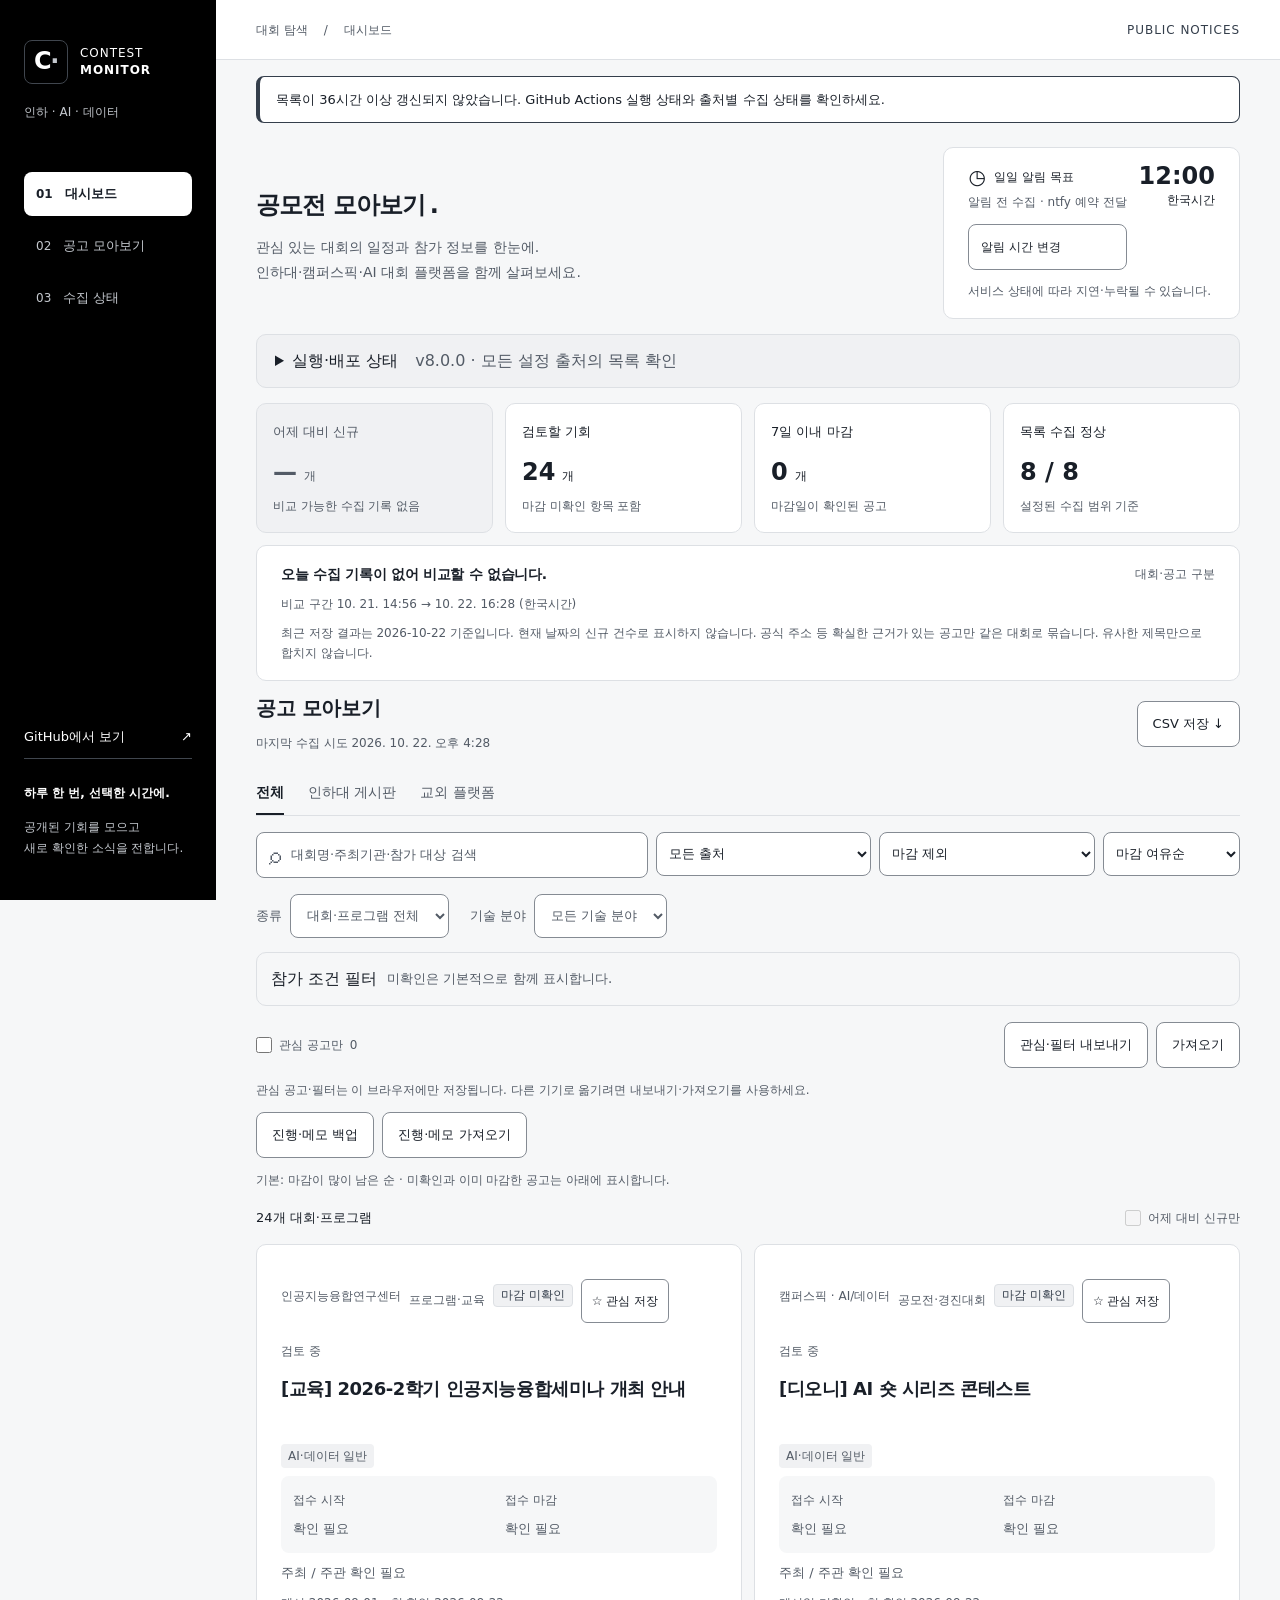
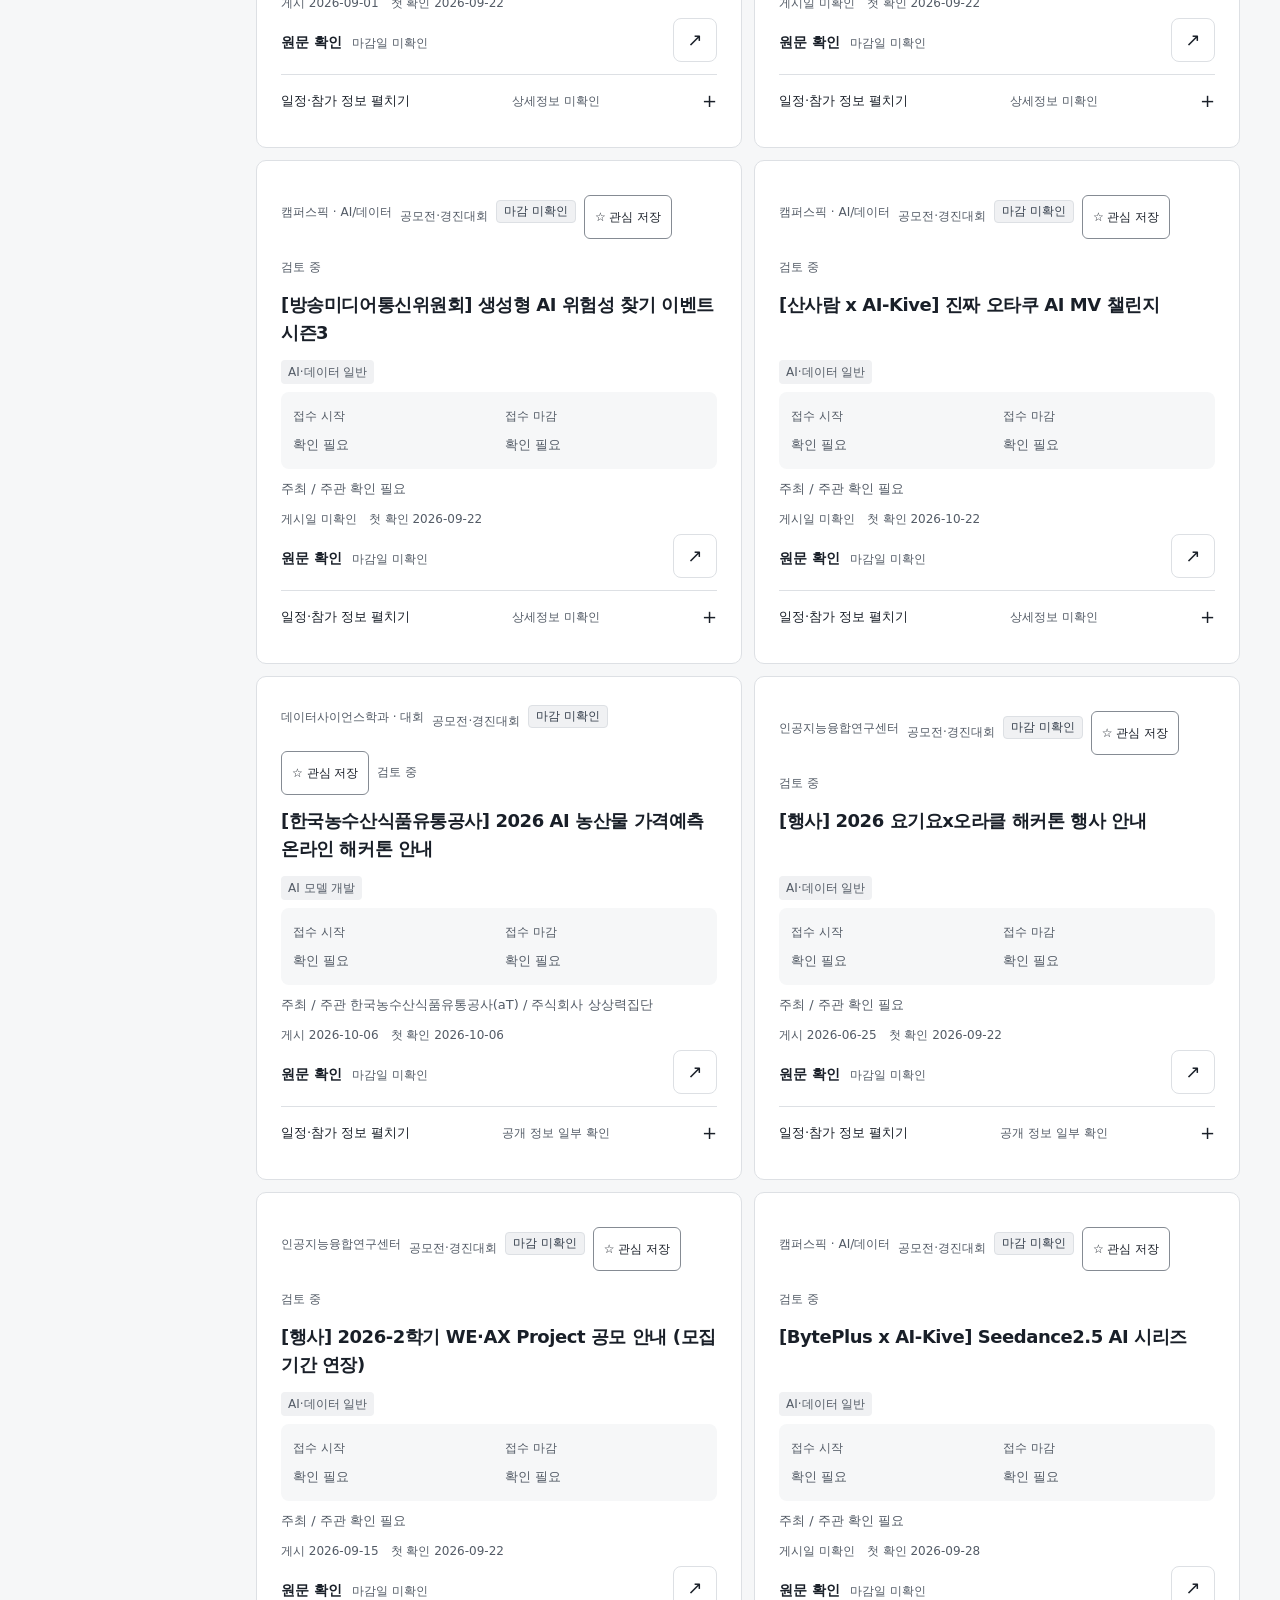
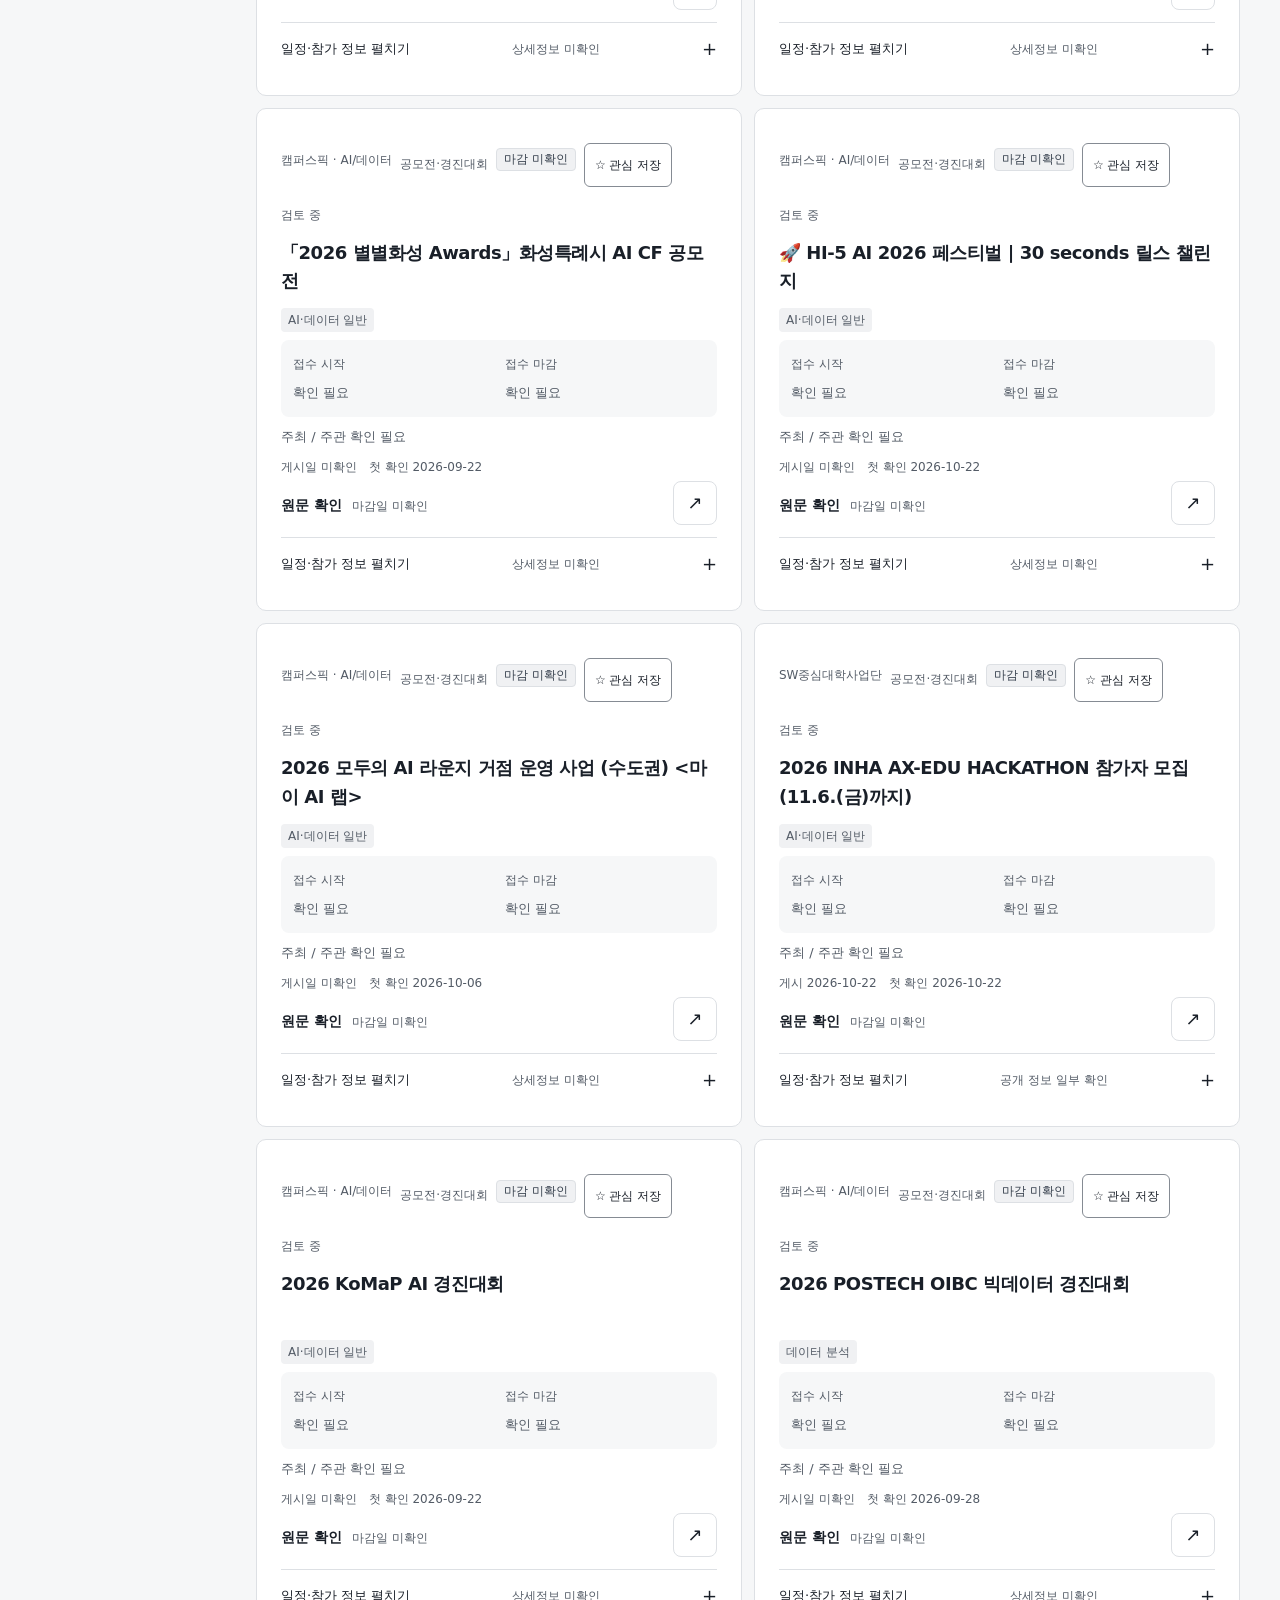
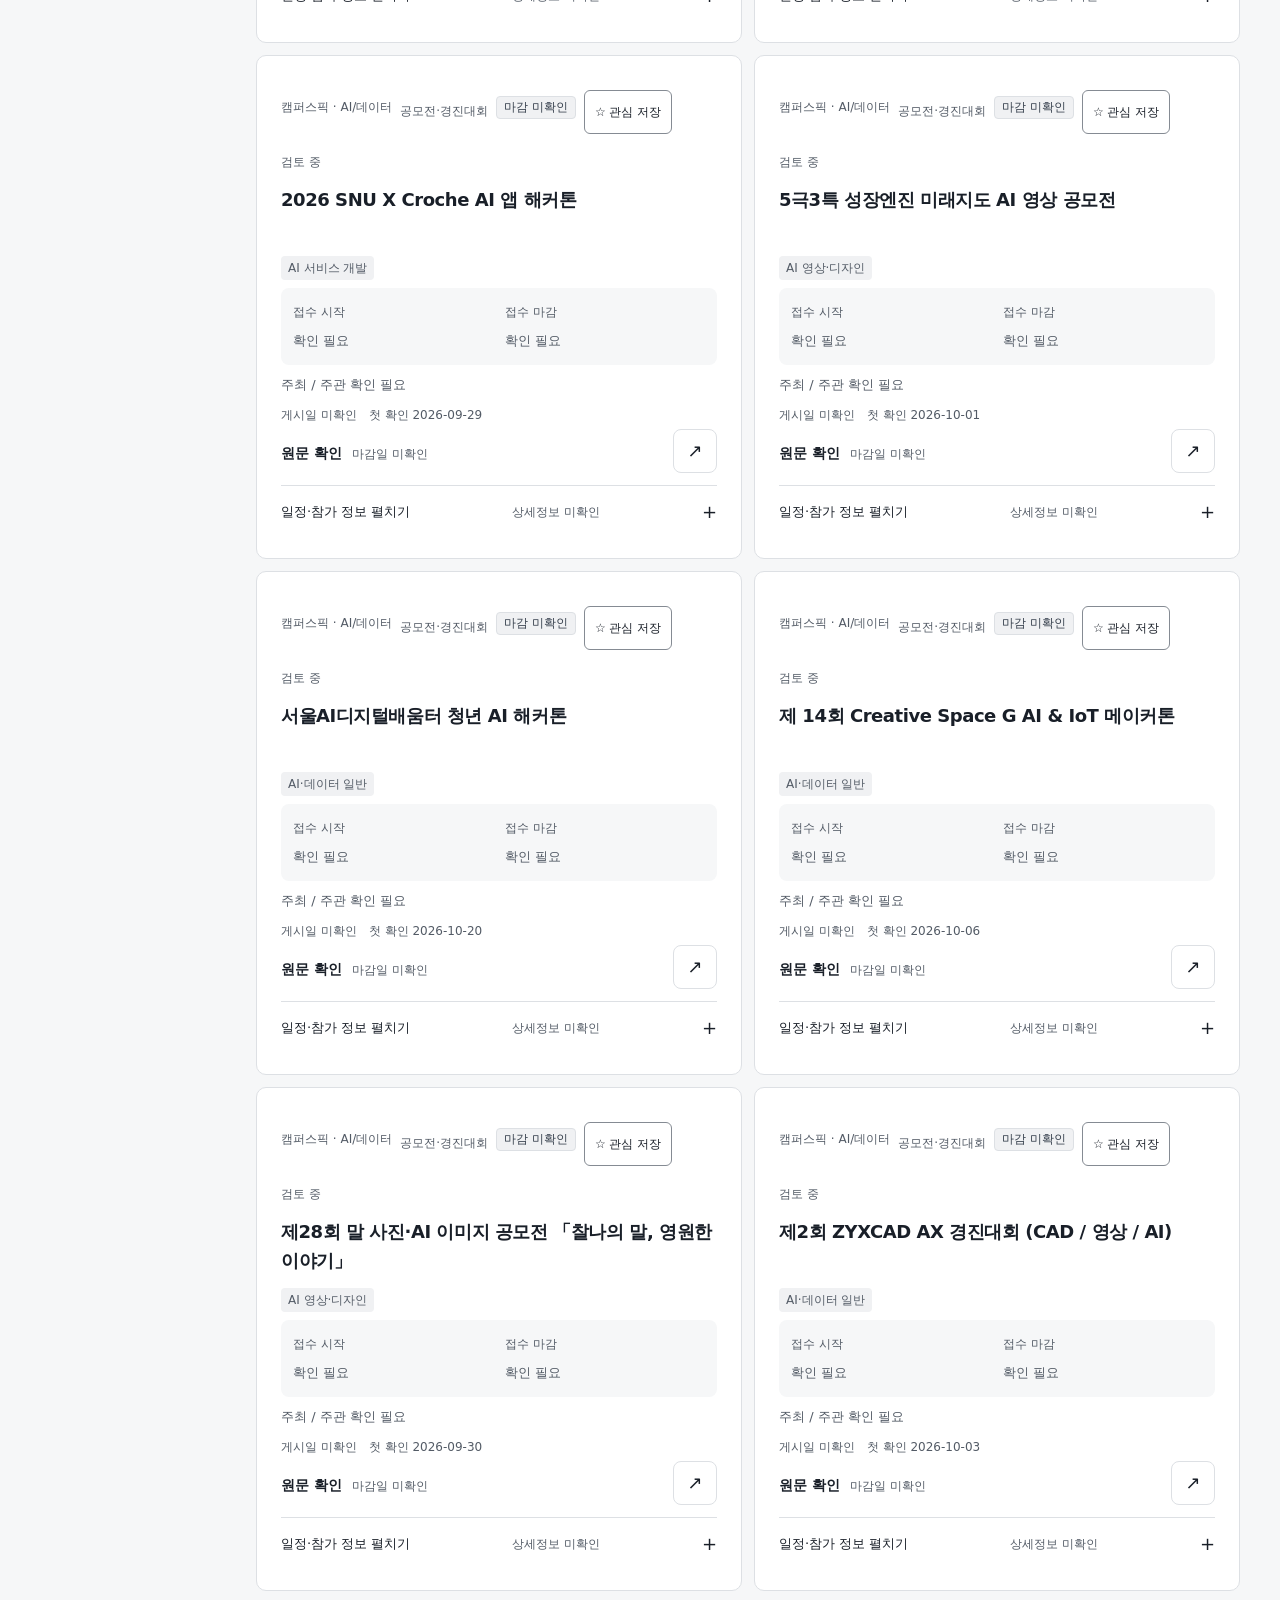
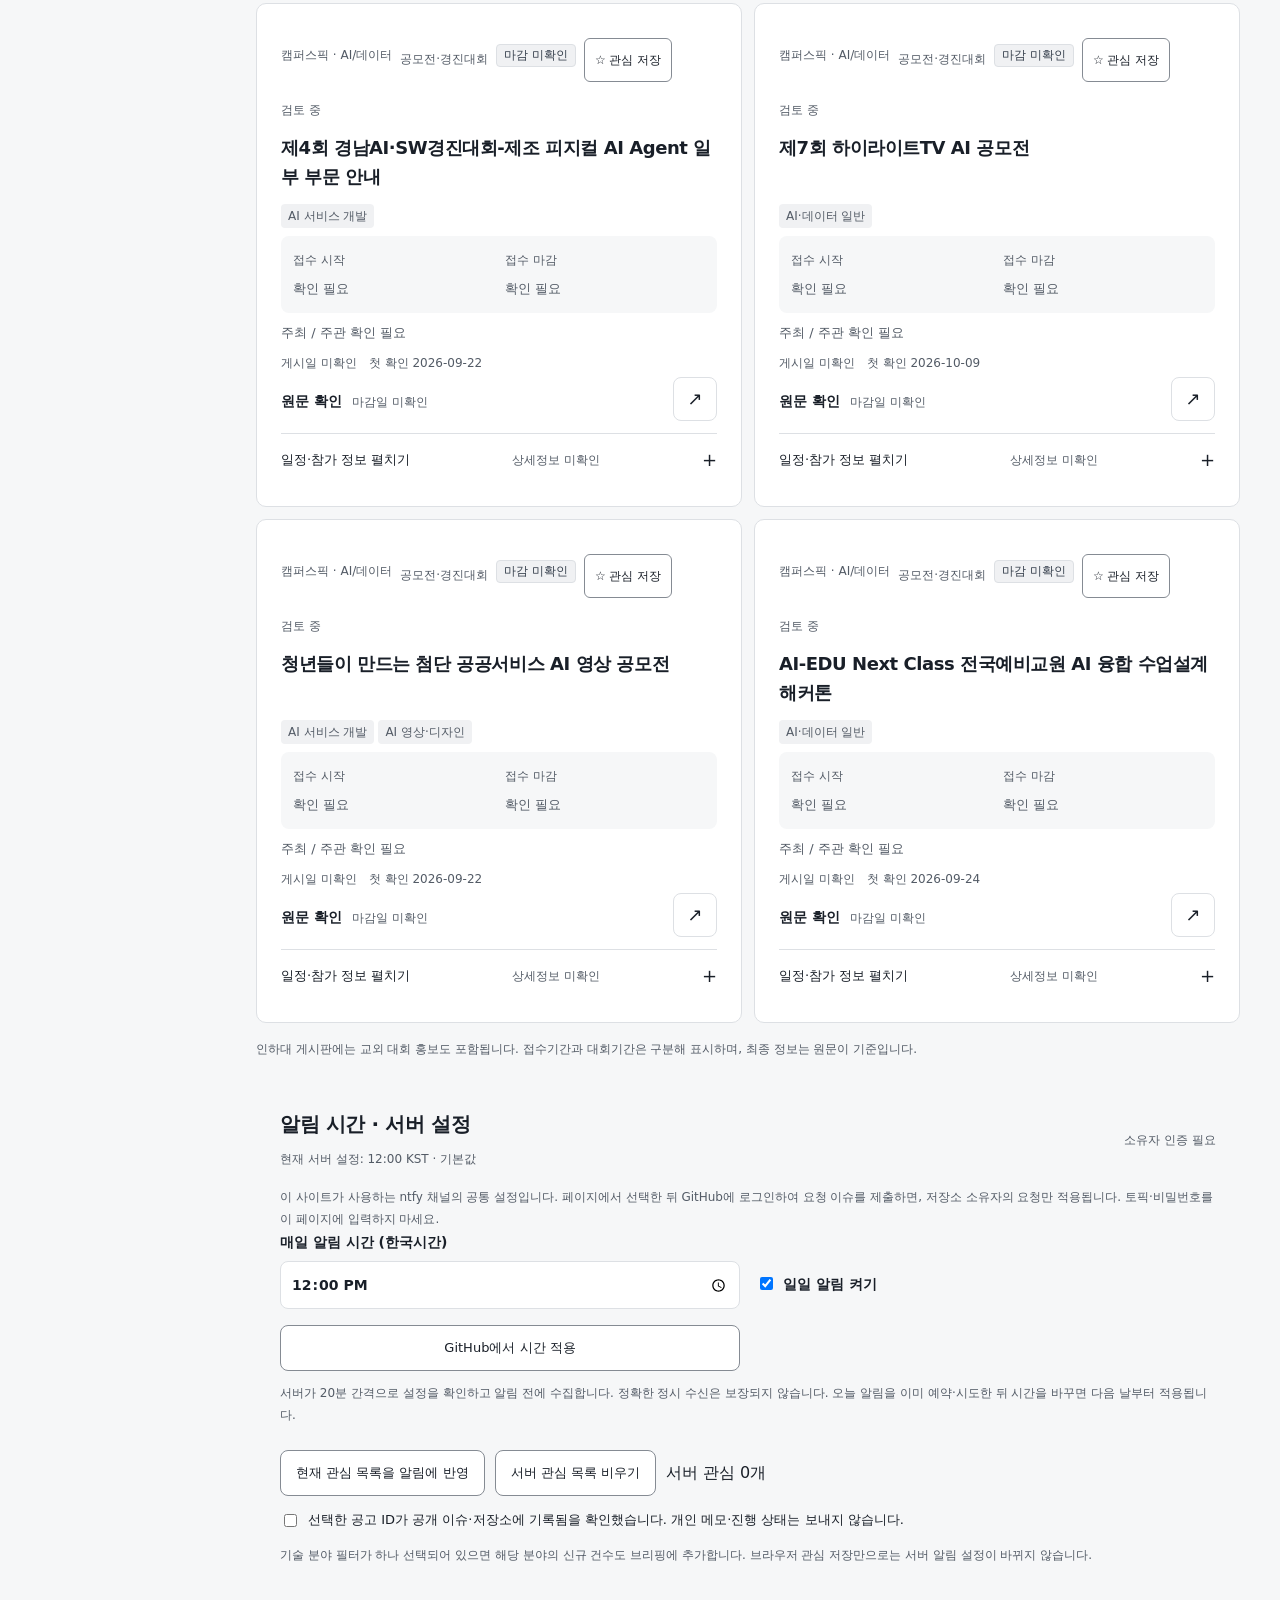
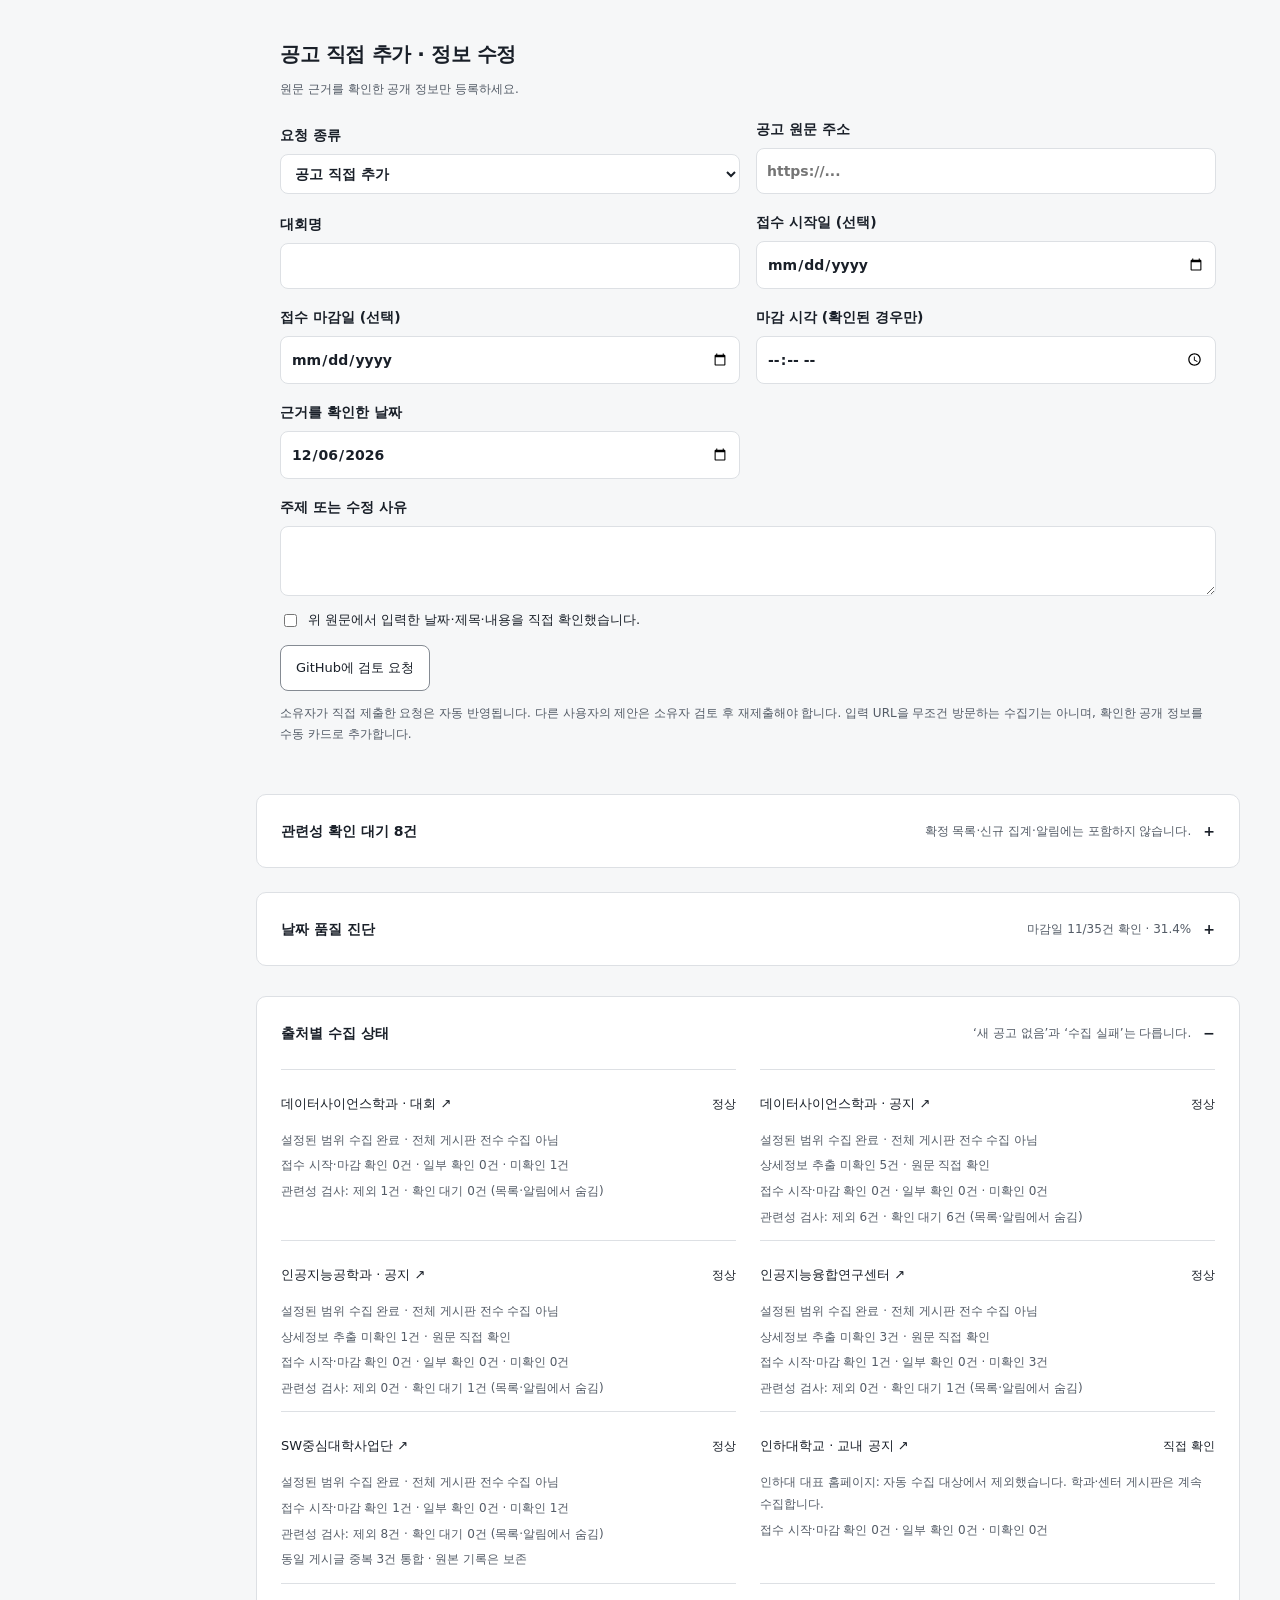
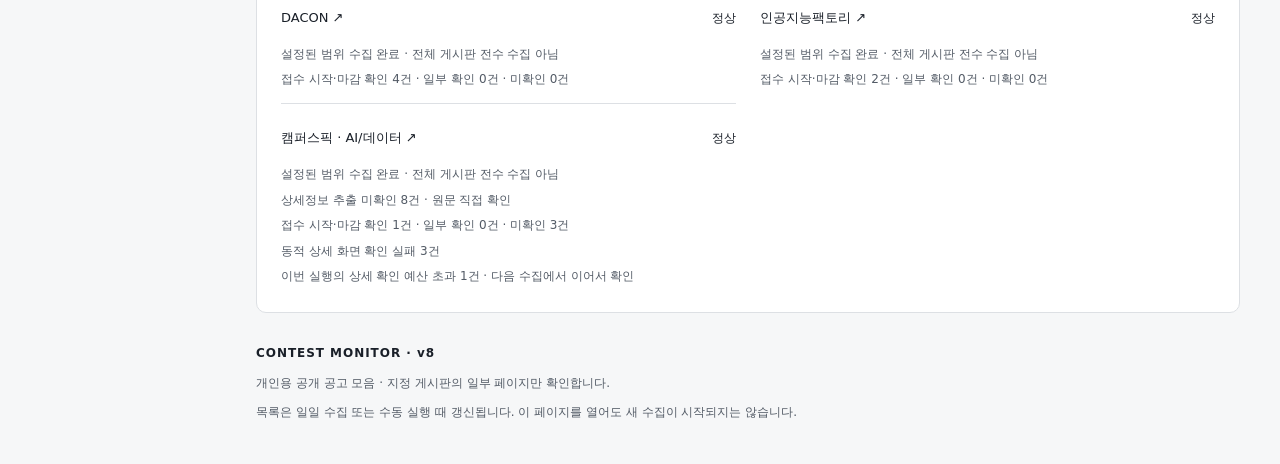
==== commit f20de4a3: "Update contest data and validated server preferences" ====
--- a/site/index.html
+++ b/site/index.html
@@ -469,7 +469,7 @@
     </main>
   </div>
 </div>
-<script id="app-data" type="application/json">{"version":8,"quality_alerts":[],"runtime":{"version":"8.0.0","parser_version":8,"build":{"version":"8.0.0","fingerprint":"bc7b030aa188","commit":"cf2040a4558dfee99099aac7fb8d18cda31cc336","run_url":"https://github.com/uiseokys/inha-contest-alert/actions/runs/39552406516","run_id":"39552406516"},"generated_at":"2026-10-21T14:59:29.634766+09:00","collection":{"version":"8.0.0","fingerprint":"bc7b030aa188","commit":"cf2040a4558dfee99099aac7fb8d18cda31cc336","run_url":"https://github.com/uiseokys/inha-contest-alert/actions/runs/39552406516","run_id":"39552406516","status":"complete","attempted_at":"2026-10-21T14:56:56.076811+09:00","finished_at":"2026-10-21T14:59:29.619301+09:00","enabled_sources":8,"ok_sources":8},"last_usable_at":"2026-10-21T14:59:29.619301+09:00","last_complete_at":"2026-10-21T14:59:29.619301+09:00","notification":{"status":"accepted","day":"2026-10-20","at":"2026-10-20T14:24:06.175740+09:00","accepted_at":"2026-10-20T14:24:08.152899+09:00"},"notification_note":"ntfy 수락은 휴대폰 표시 성공이 아닙니다."},"quality":{"version":1,"generated_at":"2026-10-21T14:59:29.634766+09:00","observation_at":"2026-10-21T14:56:56.076811+09:00","basis":"저장된 AI·데이터 관련 공고 주소 기준(마감 포함). 관리자 보정 포함 여부를 구분하며, 목록 접근 성공과 날짜 추출 성공은 별개입니다.","manual_count":0,"automatic_deadline_known":10,"total":31,"deadline_known":10,"deadline_time_known":7,"coverage":32.3,"sources":[{"id":"ds_contest","name":"데이터사이언스학과 · 대회","status":"ok","checked_at":"2026-10-21T14:56:56.076811+09:00","denominator":1,"deadline_known":0,"start_and_end_known":0,"deadline_time_known":0,"attempted_this_run":1,"deadline_confirmed_this_run":0,"manual_count":0,"automatic_deadline_known":0,"deadline_coverage":0.0,"reasons":{"date_conflict":1},"samples":[{"id":"9d4d1338b3fe4b9395de","title":"[한국농수산식품유통공사] 2026 AI 농산물 가격예측 온라인 해커톤 안내","url":"https://datascience.inha.ac.kr/bbs/datascience/2885/192799/artclView.do","reason":"date_conflict","label":"접수 기간 충돌·형식 미확정","last_attempted_at":"2026-10-21T14:56:56.076811+09:00","parser_version":8,"text_length":1190,"evidence_hash":"5314544b64f40949","trace":[{"stage":"detail_http","outcome":"ok","text_length":22057},{"stage":"detail_render","outcome":"ok","text_length":21814},{"stage":"date_parse","outcome":"unconfirmed","text_length":1190}]}]},{"id":"ds_notice","name":"데이터사이언스학과 · 공지","status":"ok","checked_at":"2026-10-21T14:56:56.076811+09:00","denominator":1,"deadline_known":1,"start_and_end_known":1,"deadline_time_known":0,"attempted_this_run":0,"deadline_confirmed_this_run":0,"manual_count":0,"automatic_deadline_known":1,"deadline_coverage":100.0,"reasons":{"confirmed":1},"samples":[{"id":"a9338c28d67faa2bfa50","title":"[한국데이터산업진흥원]2026 데이터+AI 혁신 챌린지 통합경진대회 개최","url":"https://datascience.inha.ac.kr/bbs/datascience/746/191151/artclView.do","reason":"confirmed","label":"날짜 확인","last_attempted_at":"2026-10-19T13:56:48.140059+09:00","parser_version":8,"text_length":266,"evidence_hash":"dda2b0047d21751f","trace":[{"stage":"detail_http","outcome":"ok","text_length":20248},{"stage":"date_parse","outcome":"ok","text_length":266}]}]},{"id":"ai_notice","name":"인공지능공학과 · 공지","status":"ok","checked_at":"2026-10-21T14:56:56.076811+09:00","denominator":0,"deadline_known":0,"start_and_end_known":0,"deadline_time_known":0,"attempted_this_run":0,"deadline_confirmed_this_run":0,"manual_count":0,"automatic_deadline_known":0,"deadline_coverage":null,"reasons":{},"samples":[]},{"id":"aix","name":"인공지능융합연구센터","status":"ok","checked_at":"2026-10-21T14:56:56.076811+09:00","denominator":4,"deadline_known":1,"start_and_end_known":1,"deadline_time_known":1,"attempted_this_run":3,"deadline_confirmed_this_run":0,"manual_count":0,"automatic_deadline_known":1,"deadline_coverage":25.0,"reasons":{"no_explicit_date":3,"confirmed":1},"samples":[{"id":"8bdabc7eaa5fdc81735c","title":"[교육] 2026-2학기 인공지능융합세미나 개최 안내","url":"https://aix.inha.ac.kr/news/notice/?vid=108","reason":"no_explicit_date","label":"명시적인 접수 날짜 미확인","last_attempted_at":"2026-10-21T14:56:56.076811+09:00","parser_version":8,"text_length":null,"evidence_hash":null,"trace":[{"stage":"detail_http","outcome":"ok","text_length":109518},{"stage":"detail_render","outcome":"ok","text_length":110597},{"stage":"date_parse","outcome":"unconfirmed"}]},{"id":"c7155fa7b56de5f46645","title":"[행사] 2026 요기요x오라클 해커톤 행사 안내","url":"https://aix.inha.ac.kr/news/notice/?vid=106","reason":"no_explicit_date","label":"명시적인 접수 날짜 미확인","last_attempted_at":"2026-10-21T14:56:56.076811+09:00","parser_version":8,"text_length":254,"evidence_hash":"bc44d06a08e836c8","trace":[{"stage":"detail_http","outcome":"ok","text_length":127342},{"stage":"detail_render","outcome":"ok","text_length":128662},{"stage":"date_parse","outcome":"unconfirmed","text_length":254}]},{"id":"93b40e33a5034b9bef90","title":"[행사] 2026-2학기 WE·AX Project 공모 안내 (모집기간 연장)","url":"https://aix.inha.ac.kr/news/notice/?vid=109","reason":"no_explicit_date","label":"명시적인 접수 날짜 미확인","last_attempted_at":"2026-10-21T14:56:56.076811+09:00","parser_version":8,"text_length":null,"evidence_hash":null,"trace":[{"stage":"detail_http","outcome":"ok","text_length":112676},{"stage":"detail_render","outcome":"ok","text_length":113996},{"stage":"date_parse","outcome":"unconfirmed"}]},{"id":"9b3f043cd2a127294336","title":"2026 인하 인공지능 챌린지","url":"https://aix.inha.ac.kr/news/notice/?vid=107","reason":"confirmed","label":"날짜 확인","last_attempted_at":"2026-10-19T13:56:48.140059+09:00","parser_version":8,"text_length":855,"evidence_hash":"d76402962e46c755","trace":[{"stage":"detail_http","outcome":"ok","text_length":126019},{"stage":"schedule_http","outcome":"ok","text_length":856768},{"stage":"date_parse","outcome":"ok","text_length":855}]}]},{"id":"sw","name":"SW중심대학사업단","status":"ok","checked_at":"2026-10-21T14:56:56.076811+09:00","denominator":2,"deadline_known":2,"start_and_end_known":1,"deadline_time_known":0,"attempted_this_run":0,"deadline_confirmed_this_run":0,"manual_count":0,"automatic_deadline_known":2,"deadline_coverage":100.0,"reasons":{"confirmed":1,"partial_date":1},"samples":[{"id":"a8d1c8bc81a78c82adad","title":"2026 SW·AI 해외 인턴십 프로그램 참여자 모집 (~8. 16. (일) 까지)","url":"https://swuniv.inha.ac.kr/bbs/swuniv/3113/187543/artclView.do","reason":"partial_date","label":"시작 또는 마감 일부만 확인","last_attempted_at":"2026-10-01T13:32:46.344458+09:00","parser_version":8,"text_length":0,"evidence_hash":"e3b0c44298fc1c14","trace":[{"stage":"detail_http","outcome":"ok","text_length":19656},{"stage":"detail_render","outcome":"ok","text_length":19490},{"stage":"date_parse","outcome":"ok","text_length":0}]},{"id":"9bf71550e1df76f86c69","title":"2026 AI-POT 자격증 취득 지원 프로그램(4차) 참여 신청 (9/10~9/16)","url":"https://swuniv.inha.ac.kr/bbs/swuniv/3113/188992/artclView.do","reason":"confirmed","label":"날짜 확인","last_attempted_at":"2026-10-19T13:56:48.140059+09:00","parser_version":8,"text_length":2202,"evidence_hash":"b2d467e8966afd28","trace":[{"stage":"detail_http","outcome":"ok","text_length":47206},{"stage":"date_parse","outcome":"ok","text_length":2202}]}]},{"id":"inha","name":"인하대학교 · 교내 공지","status":"disabled","checked_at":"2026-10-21T14:56:56.076811+09:00","denominator":0,"deadline_known":0,"start_and_end_known":0,"deadline_time_known":0,"attempted_this_run":0,"deadline_confirmed_this_run":0,"manual_count":0,"automatic_deadline_known":0,"deadline_coverage":null,"reasons":{},"samples":[]},{"id":"dacon","name":"DACON","status":"ok","checked_at":"2026-10-21T14:56:56.076811+09:00","denominator":4,"deadline_known":4,"start_and_end_known":4,"deadline_time_known":4,"attempted_this_run":0,"deadline_confirmed_this_run":0,"manual_count":0,"automatic_deadline_known":4,"deadline_coverage":100.0,"reasons":{"confirmed":4},"samples":[{"id":"6f8f9451b6636bd7476e","title":"딥보이스 범죄 대응을 위한 AI 탐지 모델 경진대회","url":"https://dacon.io/competitions/official/236749/overview/","reason":"confirmed","label":"날짜 확인","last_attempted_at":"2026-10-19T13:56:48.140059+09:00","parser_version":8,"text_length":1009,"evidence_hash":"aaf82fb28d4c951f","trace":[{"stage":"detail_http","outcome":"ok","text_length":954065},{"stage":"schedule_http","outcome":"ok","text_length":949326},{"stage":"date_parse","outcome":"ok","text_length":1009}]},{"id":"7f6e9999a4808a78b583","title":"블랙박스 영상 기반 지능형 고의사고 분석 모델 AI 경진대회","url":"https://dacon.io/competitions/official/236753/overview/","reason":"confirmed","label":"날짜 확인","last_attempted_at":"2026-10-19T13:56:48.140059+09:00","parser_version":8,"text_length":1021,"evidence_hash":"a920f6d9f17cf6fc","trace":[{"stage":"detail_http","outcome":"ok","text_length":1135363},{"stage":"schedule_http","outcome":"ok","text_length":1040034},{"stage":"date_parse","outcome":"ok","text_length":1021}]},{"id":"81ae9c6a7f2a2412f43b","title":"나라장터 자체입찰 공고 법령 위반사항 모니터링 AI 경진대회","url":"https://dacon.io/competitions/official/236754/overview/","reason":"confirmed","label":"날짜 확인","last_attempted_at":"2026-10-19T13:56:48.140059+09:00","parser_version":8,"text_length":1204,"evidence_hash":"10a85e1fe1eb282c","trace":[{"stage":"detail_http","outcome":"ok","text_length":837229},{"stage":"schedule_http","outcome":"ok","text_length":831236},{"stage":"date_parse","outcome":"ok","text_length":1204}]},{"id":"10f610d85c9f8e6ee1a8","title":"항만 문제해결을 위한 AI 기술 공모전","url":"https://dacon.io/competitions/official/236771/overview/","reason":"confirmed","label":"날짜 확인","last_attempted_at":"2026-10-19T13:56:48.140059+09:00","parser_version":8,"text_length":1032,"evidence_hash":"237b775e600d7144","trace":[{"stage":"detail_http","outcome":"ok","text_length":940204},{"stage":"schedule_http","outcome":"ok","text_length":954220},{"stage":"date_parse","outcome":"ok","text_length":1032}]}]},{"id":"aifactory","name":"인공지능팩토리","status":"ok","checked_at":"2026-10-21T14:56:56.076811+09:00","denominator":2,"deadline_known":2,"start_and_end_known":2,"deadline_time_known":2,"attempted_this_run":0,"deadline_confirmed_this_run":0,"manual_count":0,"automatic_deadline_known":2,"deadline_coverage":100.0,"reasons":{"confirmed":2},"samples":[{"id":"68f060fa2d76de81ee51","title":"주제 3: 국립공원 내 시설물 변화 탐지","url":"https://aifactory.space/ko/competitions/9306","reason":"confirmed","label":"날짜 확인","last_attempted_at":"2026-10-19T13:56:48.140059+09:00","parser_version":8,"text_length":6352,"evidence_hash":"4aef076f1cf5a56c","trace":[{"stage":"detail_http","outcome":"ok","text_length":236151},{"stage":"detail_render","outcome":"ok","text_length":232278},{"stage":"date_parse","outcome":"ok","text_length":6352}]},{"id":"48d87172618e84c2f520","title":"주제 4: 해안 쓰레기 탐지 및 규모 추정","url":"https://aifactory.space/ko/competitions/9307","reason":"confirmed","label":"날짜 확인","last_attempted_at":"2026-10-19T13:56:48.140059+09:00","parser_version":8,"text_length":6101,"evidence_hash":"19b79b4e6f919ebc","trace":[{"stage":"detail_http","outcome":"ok","text_length":232541},{"stage":"detail_render","outcome":"ok","text_length":231945},{"stage":"date_parse","outcome":"ok","text_length":6101}]}]},{"id":"campuspick","name":"캠퍼스픽 · AI/데이터","status":"ok","checked_at":"2026-10-21T14:56:56.076811+09:00","denominator":17,"deadline_known":0,"start_and_end_known":0,"deadline_time_known":0,"attempted_this_run":7,"deadline_confirmed_this_run":0,"manual_count":0,"automatic_deadline_known":0,"deadline_coverage":0.0,"reasons":{"browser_denied":9,"no_explicit_date":6,"budget_deferred":2},"samples":[{"id":"a9c7989bbc28cdf6846b","title":"[방송미디어통신위원회] 생성형 AI 위험성 찾기 이벤트 시즌3","url":"https://www.campuspick.com/contest/view?id=36243","reason":"browser_denied","label":"동적 화면 접근 제한","last_attempted_at":"2026-10-15T13:24:45.375333+09:00","parser_version":8,"text_length":0,"evidence_hash":"e3b0c44298fc1c14","trace":[{"stage":"detail_http","outcome":"ok","text_length":9725},{"stage":"detail_render","outcome":"error","code":"browser_denied"},{"stage":"date_parse","outcome":"unconfirmed","text_length":0}]},{"id":"603410737f1171332f2b","title":"「2026 별별화성 Awards」화성특례시 AI CF 공모전","url":"https://www.campuspick.com/contest/view?id=36195","reason":"no_explicit_date","label":"명시적인 접수 날짜 미확인","last_attempted_at":"2026-10-12T18:41:29.959154+09:00","parser_version":8,"text_length":0,"evidence_hash":"e3b0c44298fc1c14","trace":[{"stage":"detail_http","outcome":"ok","text_length":7778},{"stage":"date_parse","outcome":"unconfirmed","text_length":0}]},{"id":"3f7d8d2a4770babfdf7b","title":"청년들이 만드는 첨단 공공서비스 AI 영상 공모전","url":"https://www.campuspick.com/contest/view?id=36180","reason":"no_explicit_date","label":"명시적인 접수 날짜 미확인","last_attempted_at":"2026-10-12T18:41:29.959154+09:00","parser_version":8,"text_length":0,"evidence_hash":"e3b0c44298fc1c14","trace":[{"stage":"detail_http","outcome":"ok","text_length":9617},{"stage":"date_parse","outcome":"unconfirmed","text_length":0}]},{"id":"a61ec4deaae42aa56334","title":"2026 KoMaP AI 경진대회","url":"https://www.campuspick.com/contest/view?id=36134","reason":"no_explicit_date","label":"명시적인 접수 날짜 미확인","last_attempted_at":"2026-10-11T17:40:32.674985+09:00","parser_version":8,"text_length":0,"evidence_hash":"e3b0c44298fc1c14","trace":[{"stage":"detail_http","outcome":"ok","text_length":7787},{"stage":"date_parse","outcome":"unconfirmed","text_length":0}]},{"id":"a86abc88d80d504621a7","title":"[디오니] AI 숏 시리즈 콘테스트","url":"https://www.campuspick.com/contest/view?id=36130","reason":"budget_deferred","label":"상세 요청 예산으로 대기","last_attempted_at":"2026-10-06T18:20:27.076506+09:00","parser_version":8,"text_length":0,"evidence_hash":"e3b0c44298fc1c14","trace":[{"stage":"detail_http","outcome":"ok","text_length":8015},{"stage":"date_parse","outcome":"unconfirmed","text_length":0}]},{"id":"ef0727d16eacef3658e4","title":"제4회 경남AI·SW경진대회-제조 피지컬 AI Agent 일부 부문 안내","url":"https://www.campuspick.com/contest/view?id=36128","reason":"budget_deferred","label":"상세 요청 예산으로 대기","last_attempted_at":"2026-10-06T18:20:27.076506+09:00","parser_version":8,"text_length":0,"evidence_hash":"e3b0c44298fc1c14","trace":[{"stage":"detail_http","outcome":"ok","text_length":8236},{"stage":"date_parse","outcome":"unconfirmed","text_length":0}]},{"id":"800598f265163b201dd9","title":"AI-EDU Next Class 전국예비교원 AI 융합 수업설계 해커톤","url":"https://www.campuspick.com/contest/view?id=36285","reason":"browser_denied","label":"동적 화면 접근 제한","last_attempted_at":"2026-10-16T13:44:44.868241+09:00","parser_version":8,"text_length":0,"evidence_hash":"e3b0c44298fc1c14","trace":[{"stage":"detail_http","outcome":"ok","text_length":8559},{"stage":"detail_render","outcome":"error","code":"browser_denied"},{"stage":"date_parse","outcome":"unconfirmed","text_length":0}]},{"id":"e9e2262091096ca55a14","title":"[BytePlus x AI-Kive] Seedance2.5 AI 시리즈","url":"https://www.campuspick.com/contest/view?id=36312","reason":"browser_denied","label":"동적 화면 접근 제한","last_attempted_at":"2026-10-19T13:56:48.140059+09:00","parser_version":8,"text_length":0,"evidence_hash":"e3b0c44298fc1c14","trace":[{"stage":"detail_http","outcome":"ok","text_length":8349},{"stage":"detail_render","outcome":"error","code":"browser_denied"},{"stage":"date_parse","outcome":"unconfirmed","text_length":0}]}]}]},"daily_comparison":{"status":"comparable","date":"2026-10-21","as_of":"2026-10-21T14:56:56.076811+09:00","base_date":"2026-10-20","base_at":"2026-10-20T14:21:48.390969+09:00","new_count":0,"new_ids":[],"updated_count":0,"updated_ids":[],"initial_count":0,"initial_ids":[],"unverified_count":0,"unverified_ids":[],"by_source":[],"partial":false,"baseline_count":31,"new_notice_count":0,"new_event_count":0,"new_event_ids":[],"updated_event_count":0,"updated_event_ids":[],"repost_count":0,"deadline_extensions":[],"date_correction_count":0},"updated_at":"2026-10-21T14:56:56.076811+09:00","demo":false,"items":[{"id":"10f610d85c9f8e6ee1a8","title":"항만 문제해결을 위한 AI 기술 공모전","url":"https://dacon.io/competitions/official/236771/overview/","source_id":"dacon","source_name":"DACON","group":"external","posted_at":null,"platform_status":"open","opportunity_kind":"contest","title_raw":"항만 문제해결을 위한 AI 기술 공모전","listing_title":"항만 문제해결을 위한 AI 기술 공모전","relevance_status":"included","relevance_evidence":"항만 문제해결을 위한 AI 기술 공모전","relevance_reason":"공고 자체의 AI·데이터 주제 확인","relevance_version":6,"deadline":"2026-11-02","registration_start":"2026-09-30","date_failure_code":"confirmed","detail_trace":[{"stage":"detail_http","outcome":"ok","text_length":940204},{"stage":"schedule_http","outcome":"ok","text_length":954220},{"stage":"date_parse","outcome":"ok","text_length":1032}],"detail_content_hash":"237b775e600d7144","detail_text_length":1032,"detail_parser_version":8,"detail_title":"항만 문제해결을 위한 AI 기술 공모전","deadline_time":"10:00","registration_time_ambiguous":false,"date_source_url":"https://dacon.io/competitions/official/236771/overview/schedule","date_evidence":"참가 기간 : 2026년 09월 30일(수) ~ 2026년 11월 02일(월) 10:00","date_note":"","date_parser_version":8,"date_status":"complete","registration_text":"2026년 09월 30일(수) ~ 2026년 11월 02일(월) 10:00","registration_ambiguous":false,"event_start":"2026-10-12","event_end":"2026-11-02","event_ambiguous":false,"schedule_text":"2026년 10월 12일(월) 10:00 ~ 2026년 11월 02일(월) 10:00","organizer":"해양수산부 / 울산항만공사 / 한국정보산업연합회","eligibility":"국내외 고등·대학교(원) 재학생, 미취업자","benefits":"950 만원 791명 종료까지 D-14 참여 대회안내 데이터 코드 공유 토크 리더보드 팀","summary":"AI를 활용한 선박 정보 표기 차이 해소","website_url":"https://dacon.io/competitions/official/236771/overview/","detail_source_url":"https://dacon.io/competitions/official/236771/overview/","detail_checked_at":"2026-10-19T13:56:48.140059+09:00","detail_attempted_at":"2026-10-19T13:56:48.140059+09:00","detail_status":"ok","first_seen":"2026-09-30T17:57:54.206570+09:00","last_changed":"2026-10-19T13:56:48.140059+09:00","last_seen":"2026-10-21T14:56:56.076811+09:00","deadline_at":"2026-11-02T10:00:00+09:00","registration_start_at":null,"status":"active","status_label":"기한 남음","recent_new":false,"daily_new":false},{"id":"a9338c28d67faa2bfa50","title":"[한국데이터산업진흥원]2026 데이터+AI 혁신 챌린지 통합경진대회 개최","url":"https://datascience.inha.ac.kr/bbs/datascience/746/191151/artclView.do","source_id":"ds_notice","source_name":"데이터사이언스학과 · 공지","group":"inha","posted_at":"2026-09-14","platform_status":null,"date_failure_code":"confirmed","detail_trace":[{"stage":"detail_http","outcome":"ok","text_length":20248},{"stage":"date_parse","outcome":"ok","text_length":266}],"detail_content_hash":"dda2b0047d21751f","detail_text_length":266,"opportunity_kind":"contest","detail_parser_version":8,"detail_title":"[한국데이터산업진흥원]2026 데이터+AI 혁신 챌린지 통합경진대회 개최","title_raw":"[한국데이터산업진흥원]2026 데이터+AI 혁신 챌린지 통합경진대회 개최","listing_title":"[한국데이터산업진흥원]2026 데이터+AI 혁신 챌린지 통합경진대회 개최","relevance_status":"included","relevance_evidence":"[한국데이터산업진흥원]2026 데이터+AI 혁신 챌린지 통합경진대회 개최","relevance_reason":"공고 자체의 AI·데이터 주제 확인","relevance_version":6,"registration_time_ambiguous":false,"date_source_url":"https://datascience.inha.ac.kr/bbs/datascience/746/191151/artclView.do","date_evidence":"* 참가기간 : 2026년 9월 8일(화) ~ 10월 22일(목)","date_note":"","date_parser_version":8,"date_status":"complete","deadline":"2026-10-22","registration_start":"2026-09-08","registration_text":"2026년 9월 8일(화) ~ 10월 22일(목)","registration_ambiguous":false,"eligibility":"데이터·AI 활용에 관심있는 대한민국 국민 누구나(개인 또는 5인 이내 팀)","detail_source_url":"https://datascience.inha.ac.kr/bbs/datascience/746/191151/artclView.do","detail_checked_at":"2026-10-19T13:56:48.140059+09:00","detail_attempted_at":"2026-10-19T13:56:48.140059+09:00","detail_status":"ok","first_seen":"2026-09-22T16:18:23.684311+09:00","last_changed":"2026-09-22T16:18:23.684311+09:00","last_seen":"2026-10-15T13:24:45.375333+09:00","deadline_at":null,"registration_start_at":null,"status":"active","status_label":"기한 남음","recent_new":false,"daily_new":false},{"id":"a61ec4deaae42aa56334","title":"2026 KoMaP AI 경진대회","url":"https://www.campuspick.com/contest/view?id=36134","source_id":"campuspick","source_name":"캠퍼스픽 · AI/데이터","group":"external","posted_at":null,"platform_status":null,"date_failure_code":"no_explicit_date","detail_trace":[{"stage":"detail_http","outcome":"ok","text_length":7787},{"stage":"date_parse","outcome":"unconfirmed","text_length":0}],"detail_content_hash":"e3b0c44298fc1c14","detail_text_length":0,"opportunity_kind":"contest","detail_parser_version":8,"detail_title":"2026 KoMaP AI 경진대회","title_raw":"2026 KoMaP AI 경진대회","listing_title":"2026 KoMaP AI 경진대회","relevance_status":"included","relevance_evidence":"2026 KoMaP AI 경진대회","relevance_reason":"공고 자체의 AI·데이터 주제 확인","relevance_version":6,"date_parser_version":8,"date_status":"missing","deadline":null,"registration_start":null,"detail_source_url":"https://www.campuspick.com/contest/view?id=36134","detail_attempted_at":"2026-10-11T17:40:32.674985+09:00","detail_status":"unconfirmed","first_seen":"2026-09-22T16:18:23.684311+09:00","last_changed":"2026-09-22T16:18:23.684311+09:00","last_seen":"2026-09-27T17:31:25.605347+09:00","deadline_at":null,"registration_start_at":null,"status":"unknown","status_label":"마감 미확인","recent_new":false,"daily_new":false},{"id":"2233fbd20bd6fb1578fd","title":"2026 POSTECH OIBC 빅데이터 경진대회","url":"https://www.campuspick.com/contest/view?id=36306","source_id":"campuspick","source_name":"캠퍼스픽 · AI/데이터","group":"external","posted_at":null,"platform_status":null,"date_failure_code":"browser_denied","detail_trace":[{"stage":"detail_http","outcome":"ok","text_length":9180},{"stage":"detail_render","outcome":"error","code":"browser_denied"},{"stage":"date_parse","outcome":"unconfirmed","text_length":0}],"detail_content_hash":"e3b0c44298fc1c14","detail_text_length":0,"opportunity_kind":"contest","detail_parser_version":8,"detail_title":"2026 POSTECH OIBC 빅데이터 경진대회","title_raw":"2026 POSTECH OIBC 빅데이터 경진대회","listing_title":"2026 POSTECH OIBC 빅데이터 경진대회","relevance_status":"included","relevance_evidence":"2026 POSTECH OIBC 빅데이터 경진대회","relevance_reason":"공고 자체의 AI·데이터 주제 확인","relevance_version":6,"date_parser_version":8,"date_status":"missing","deadline":null,"registration_start":null,"detail_source_url":"https://www.campuspick.com/contest/view?id=36306","detail_attempted_at":"2026-10-19T13:56:48.140059+09:00","detail_status":"unconfirmed","first_seen":"2026-09-28T17:56:23.800412+09:00","last_changed":"2026-09-28T17:56:23.800412+09:00","last_seen":"2026-10-05T15:52:07.684773+09:00","deadline_at":null,"registration_start_at":null,"status":"unknown","status_label":"마감 미확인","recent_new":false,"daily_new":false},{"id":"7888411c786f2b11482c","title":"2026 SNU X Croche AI 앱 해커톤","url":"https://www.campuspick.com/contest/view?id=36319","source_id":"campuspick","source_name":"캠퍼스픽 · AI/데이터","group":"external","posted_at":null,"platform_status":null,"date_failure_code":"browser_denied","detail_trace":[{"stage":"detail_http","outcome":"ok","text_length":9081},{"stage":"detail_render","outcome":"error","code":"browser_denied"},{"stage":"date_parse","outcome":"unconfirmed","text_length":0}],"detail_content_hash":"e3b0c44298fc1c14","detail_text_length":0,"opportunity_kind":"contest","detail_parser_version":8,"detail_title":"2026 SNU X Croche AI 앱 해커톤","title_raw":"2026 SNU X Croche AI 앱 해커톤","listing_title":"2026 SNU X Croche AI 앱 해커톤","relevance_status":"included","relevance_evidence":"2026 SNU X Croche AI 앱 해커톤","relevance_reason":"공고 자체의 AI·데이터 주제 확인","relevance_version":6,"date_parser_version":8,"date_status":"missing","deadline":null,"registration_start":null,"detail_source_url":"https://www.campuspick.com/contest/view?id=36319","detail_attempted_at":"2026-10-21T14:56:56.076811+09:00","detail_status":"unconfirmed","first_seen":"2026-09-29T17:58:37.329724+09:00","last_changed":"2026-09-29T17:58:37.329724+09:00","last_seen":"2026-10-10T17:54:33.438536+09:00","deadline_at":null,"registration_start_at":null,"status":"unknown","status_label":"마감 미확인","recent_new":false,"daily_new":false},{"id":"c9cded70569ce729317a","title":"2026 모두의 AI 라운지 거점 운영 사업 (수도권) \u003c마이 AI 랩\u003e","url":"https://www.campuspick.com/contest/view?id=36399","source_id":"campuspick","source_name":"캠퍼스픽 · AI/데이터","group":"external","posted_at":null,"platform_status":null,"date_failure_code":"no_explicit_date","detail_trace":[{"stage":"detail_http","outcome":"ok","text_length":8877},{"stage":"date_parse","outcome":"unconfirmed","text_length":0}],"detail_content_hash":"e3b0c44298fc1c14","detail_text_length":0,"opportunity_kind":"contest","detail_parser_version":8,"detail_title":"2026 모두의 AI 라운지 거점 운영 사업 (수도권) \u003c마이 AI 랩\u003e","title_raw":"2026 모두의 AI 라운지 거점 운영 사업 (수도권) \u003c마이 AI 랩\u003e","listing_title":"2026 모두의 AI 라운지 거점 운영 사업 (수도권) \u003c마이 AI 랩\u003e","relevance_status":"included","relevance_evidence":"2026 모두의 AI 라운지 거점 운영 사업 (수도권) \u003c마이 AI 랩\u003e","relevance_reason":"공고 자체의 AI·데이터 주제 확인","relevance_version":6,"date_parser_version":8,"date_status":"missing","deadline":null,"registration_start":null,"detail_source_url":"https://www.campuspick.com/contest/view?id=36399","detail_attempted_at":"2026-10-20T14:21:48.390969+09:00","detail_status":"unconfirmed","first_seen":"2026-10-06T18:20:27.076506+09:00","last_changed":"2026-10-06T18:20:27.076506+09:00","last_seen":"2026-10-06T18:20:27.076506+09:00","deadline_at":null,"registration_start_at":null,"status":"unknown","status_label":"마감 미확인","recent_new":false,"daily_new":false},{"id":"814c426a252328dc8dfa","title":"5극3특 성장엔진 미래지도 AI 영상 공모전","url":"https://www.campuspick.com/contest/view?id=36354","source_id":"campuspick","source_name":"캠퍼스픽 · AI/데이터","group":"external","posted_at":null,"platform_status":null,"date_failure_code":"browser_denied","detail_trace":[{"stage":"detail_http","outcome":"ok","text_length":8643},{"stage":"detail_render","outcome":"error","code":"browser_denied"},{"stage":"date_parse","outcome":"unconfirmed","text_length":0}],"detail_content_hash":"e3b0c44298fc1c14","detail_text_length":0,"opportunity_kind":"contest","detail_parser_version":8,"detail_title":"5극3특 성장엔진 미래지도 AI 영상 공모전","title_raw":"5극3특 성장엔진 미래지도 AI 영상 공모전","listing_title":"5극3특 성장엔진 미래지도 AI 영상 공모전","relevance_status":"included","relevance_evidence":"5극3특 성장엔진 미래지도 AI 영상 공모전","relevance_reason":"공고 자체의 AI·데이터 주제 확인","relevance_version":6,"date_parser_version":8,"date_status":"missing","deadline":null,"registration_start":null,"detail_source_url":"https://www.campuspick.com/contest/view?id=36354","detail_attempted_at":"2026-10-21T14:56:56.076811+09:00","detail_status":"unconfirmed","first_seen":"2026-10-01T13:32:46.344458+09:00","last_changed":"2026-10-06T18:20:27.076506+09:00","last_seen":"2026-10-12T18:41:29.959154+09:00","deadline_at":null,"registration_start_at":null,"status":"unknown","status_label":"마감 미확인","recent_new":false,"daily_new":false},{"id":"800598f265163b201dd9","title":"AI-EDU Next Class 전국예비교원 AI 융합 수업설계 해커톤","url":"https://www.campuspick.com/contest/view?id=36285","source_id":"campuspick","source_name":"캠퍼스픽 · AI/데이터","group":"external","posted_at":null,"platform_status":null,"date_failure_code":"browser_denied","detail_trace":[{"stage":"detail_http","outcome":"ok","text_length":8559},{"stage":"detail_render","outcome":"error","code":"browser_denied"},{"stage":"date_parse","outcome":"unconfirmed","text_length":0}],"detail_content_hash":"e3b0c44298fc1c14","detail_text_length":0,"opportunity_kind":"contest","detail_parser_version":8,"detail_title":"AI-EDU Next Class 전국예비교원 AI 융합 수업설계 해커톤","title_raw":"AI-EDU Next Class 전국예비교원 AI 융합 수업설계 해커톤","listing_title":"AI-EDU Next Class 전국예비교원 AI 융합 수업설계 해커톤","relevance_status":"included","relevance_evidence":"AI-EDU Next Class 전국예비교원 AI 융합 수업설계 해커톤","relevance_reason":"공고 자체의 AI·데이터 주제 확인","relevance_version":6,"date_parser_version":8,"date_status":"missing","deadline":null,"registration_start":null,"detail_source_url":"https://www.campuspick.com/contest/view?id=36285","detail_attempted_at":"2026-10-16T13:44:44.868241+09:00","detail_status":"unconfirmed","first_seen":"2026-09-24T16:47:37.579039+09:00","last_changed":"2026-09-24T16:47:37.579039+09:00","last_seen":"2026-10-02T16:32:10.270228+09:00","deadline_at":null,"registration_start_at":null,"status":"unknown","status_label":"마감 미확인","recent_new":false,"daily_new":false},{"id":"e9e2262091096ca55a14","title":"[BytePlus x AI-Kive] Seedance2.5 AI 시리즈","url":"https://www.campuspick.com/contest/view?id=36312","source_id":"campuspick","source_name":"캠퍼스픽 · AI/데이터","group":"external","posted_at":null,"platform_status":null,"date_failure_code":"browser_denied","detail_trace":[{"stage":"detail_http","outcome":"ok","text_length":8349},{"stage":"detail_render","outcome":"error","code":"browser_denied"},{"stage":"date_parse","outcome":"unconfirmed","text_length":0}],"detail_content_hash":"e3b0c44298fc1c14","detail_text_length":0,"opportunity_kind":"contest","detail_parser_version":8,"detail_title":"[BytePlus x AI-Kive] Seedance2.5 AI 시리즈","title_raw":"[BytePlus x AI-Kive] Seedance2.5 AI 시리즈","listing_title":"[BytePlus x AI-Kive] Seedance2.5 AI 시리즈","relevance_status":"included","relevance_evidence":"[BytePlus x AI-Kive] Seedance2.5 AI 시리즈","relevance_reason":"공고 자체의 AI·데이터 주제 확인","relevance_version":6,"date_parser_version":8,"date_status":"missing","deadline":null,"registration_start":null,"detail_source_url":"https://www.campuspick.com/contest/view?id=36312","detail_attempted_at":"2026-10-19T13:56:48.140059+09:00","detail_status":"unconfirmed","first_seen":"2026-09-28T17:56:23.800412+09:00","last_changed":"2026-09-28T17:56:23.800412+09:00","last_seen":"2026-10-05T15:52:07.684773+09:00","deadline_at":null,"registration_start_at":null,"status":"unknown","status_label":"마감 미확인","recent_new":false,"daily_new":false},{"id":"8bdabc7eaa5fdc81735c","title":"[교육] 2026-2학기 인공지능융합세미나 개최 안내","url":"https://aix.inha.ac.kr/news/notice/?vid=108","source_id":"aix","source_name":"인공지능융합연구센터","group":"inha","posted_at":"2026-09-01","platform_status":null,"date_failure_code":"no_explicit_date","detail_trace":[{"stage":"detail_http","outcome":"ok","text_length":109518},{"stage":"detail_render","outcome":"ok","text_length":110597},{"stage":"date_parse","outcome":"unconfirmed"}],"opportunity_kind":"program","title_raw":"[교육] 2026-2학기 인공지능융합세미나 개최 안내","listing_title":"[교육] 2026-2학기 인공지능융합세미나 개최 안내","relevance_status":"included","relevance_evidence":"[교육] 2026-2학기 인공지능융합세미나 개최 안내","relevance_reason":"공고 자체의 AI·데이터 주제 확인","relevance_version":6,"date_parser_version":8,"date_status":"missing","deadline":null,"registration_start":null,"detail_attempted_at":"2026-10-21T14:56:56.076811+09:00","detail_status":"unconfirmed","first_seen":"2026-09-22T16:18:23.684311+09:00","last_changed":"2026-09-22T16:18:23.684311+09:00","last_seen":"2026-10-21T14:56:56.076811+09:00","deadline_at":null,"registration_start_at":null,"status":"unknown","status_label":"마감 미확인","recent_new":false,"daily_new":false},{"id":"a86abc88d80d504621a7","title":"[디오니] AI 숏 시리즈 콘테스트","url":"https://www.campuspick.com/contest/view?id=36130","source_id":"campuspick","source_name":"캠퍼스픽 · AI/데이터","group":"external","posted_at":null,"platform_status":null,"date_failure_code":"budget_deferred","detail_trace":[{"stage":"detail_http","outcome":"ok","text_length":8015},{"stage":"date_parse","outcome":"unconfirmed","text_length":0}],"detail_content_hash":"e3b0c44298fc1c14","detail_text_length":0,"opportunity_kind":"contest","detail_parser_version":8,"detail_title":"[디오니] AI 숏 시리즈 콘테스트","title_raw":"[디오니] AI 숏 시리즈 콘테스트","listing_title":"[디오니] AI 숏 시리즈 콘테스트","relevance_status":"included","relevance_evidence":"[디오니] AI 숏 시리즈 콘테스트","relevance_reason":"공고 자체의 AI·데이터 주제 확인","relevance_version":6,"date_parser_version":8,"date_status":"missing","deadline":null,"registration_start":null,"detail_source_url":"https://www.campuspick.com/contest/view?id=36130","detail_attempted_at":"2026-10-06T18:20:27.076506+09:00","detail_status":"unconfirmed","first_seen":"2026-09-22T16:18:23.684311+09:00","last_changed":"2026-09-22T16:18:23.684311+09:00","last_seen":"2026-09-23T16:56:47.873320+09:00","deadline_at":null,"registration_start_at":null,"status":"unknown","status_label":"마감 미확인","recent_new":false,"daily_new":false},{"id":"a9c7989bbc28cdf6846b","title":"[방송미디어통신위원회] 생성형 AI 위험성 찾기 이벤트 시즌3","url":"https://www.campuspick.com/contest/view?id=36243","source_id":"campuspick","source_name":"캠퍼스픽 · AI/데이터","group":"external","posted_at":null,"platform_status":null,"date_failure_code":"browser_denied","detail_trace":[{"stage":"detail_http","outcome":"ok","text_length":9725},{"stage":"detail_render","outcome":"error","code":"browser_denied"},{"stage":"date_parse","outcome":"unconfirmed","text_length":0}],"detail_content_hash":"e3b0c44298fc1c14","detail_text_length":0,"opportunity_kind":"contest","detail_parser_version":8,"detail_title":"[방송미디어통신위원회] 생성형 AI 위험성 찾기 이벤트 시즌3","title_raw":"[방송미디어통신위원회] 생성형 AI 위험성 찾기 이벤트 시즌3","listing_title":"[방송미디어통신위원회] 생성형 AI 위험성 찾기 이벤트 시즌3","relevance_status":"included","relevance_evidence":"[방송미디어통신위원회] 생성형 AI 위험성 찾기 이벤트 시즌3","relevance_reason":"공고 자체의 AI·데이터 주제 확인","relevance_version":6,"date_parser_version":8,"date_status":"missing","deadline":null,"registration_start":null,"detail_source_url":"https://www.campuspick.com/contest/view?id=36243","detail_attempted_at":"2026-10-15T13:24:45.375333+09:00","detail_status":"unconfirmed","first_seen":"2026-09-22T16:18:23.684311+09:00","last_changed":"2026-09-22T16:18:23.684311+09:00","last_seen":"2026-10-01T13:32:46.344458+09:00","deadline_at":null,"registration_start_at":null,"status":"unknown","status_label":"마감 미확인","recent_new":false,"daily_new":false},{"id":"9d4d1338b3fe4b9395de","title":"[한국농수산식품유통공사] 2026 AI 농산물 가격예측 온라인 해커톤 안내","url":"https://datascience.inha.ac.kr/bbs/datascience/2885/192799/artclView.do","source_id":"ds_contest","source_name":"데이터사이언스학과 · 대회","group":"inha","posted_at":"2026-10-06","platform_status":null,"date_failure_code":"date_conflict","detail_trace":[{"stage":"detail_http","outcome":"ok","text_length":22057},{"stage":"detail_render","outcome":"ok","text_length":21814},{"stage":"date_parse","outcome":"unconfirmed","text_length":1190}],"detail_content_hash":"5314544b64f40949","detail_text_length":1190,"opportunity_kind":"contest","detail_parser_version":8,"detail_title":"[한국농수산식품유통공사] 2026 AI 농산물 가격예측 온라인 해커톤 안내","title_raw":"[한국농수산식품유통공사] 2026 AI 농산물 가격예측 온라인 해커톤 안내","listing_title":"[한국농수산식품유통공사] 2026 AI 농산물 가격예측 온라인 해커톤 안내","relevance_status":"included","relevance_evidence":"[한국농수산식품유통공사] 2026 AI 농산물 가격예측 온라인 해커톤 안내","relevance_reason":"공고 자체의 AI·데이터 주제 확인","relevance_version":6,"date_source_url":"https://datascience.inha.ac.kr/bbs/datascience/2885/192799/artclView.do","date_evidence":"2026. 9. 7.(월) ~ 10. 18.(일) 23:59 / 전까지 모두 완료해야 함","date_note":"날짜 형식·연도·부문별 기간을 확정하지 못했습니다. 원문 확인이 필요합니다.","date_parser_version":8,"date_status":"unconfirmed","deadline":null,"registration_start":null,"registration_text":"2026. 9. 7.(월) ~ 10. 18.(일) 23:59 / 전까지 모두 완료해야 함","registration_ambiguous":true,"schedule_text":"및 / 및 변경사항은 대회 홈페이지를 통해 안내함","organizer":"한국농수산식품유통공사(aT) / 주식회사 상상력집단","eligibility":"나이·소속·전공 제한 없이 개인 또는 4인 이내 팀","benefits":"대상 1팀(농림축산식품부 장관상, 상금 100만 원), 우수상 4팀(한국농수산식품유통공사 사장상, 상금 각 100만 원)","detail_source_url":"https://datascience.inha.ac.kr/bbs/datascience/2885/192799/artclView.do","detail_checked_at":"2026-10-21T14:56:56.076811+09:00","detail_attempted_at":"2026-10-21T14:56:56.076811+09:00","detail_status":"ok","deadline_time":null,"registration_start_time":null,"first_seen":"2026-10-06T18:20:27.076506+09:00","last_changed":"2026-10-06T18:20:27.076506+09:00","last_seen":"2026-10-21T14:56:56.076811+09:00","deadline_at":null,"registration_start_at":null,"status":"unknown","status_label":"마감 미확인","recent_new":false,"daily_new":false},{"id":"c7155fa7b56de5f46645","title":"[행사] 2026 요기요x오라클 해커톤 행사 안내","url":"https://aix.inha.ac.kr/news/notice/?vid=106","source_id":"aix","source_name":"인공지능융합연구센터","group":"inha","posted_at":"2026-06-25","platform_status":null,"date_failure_code":"no_explicit_date","detail_trace":[{"stage":"detail_http","outcome":"ok","text_length":127342},{"stage":"detail_render","outcome":"ok","text_length":128662},{"stage":"date_parse","outcome":"unconfirmed","text_length":254}],"detail_content_hash":"bc44d06a08e836c8","detail_text_length":254,"opportunity_kind":"contest","detail_parser_version":8,"title_raw":"[행사] 2026 요기요x오라클 해커톤 행사 안내","listing_title":"[행사] 2026 요기요x오라클 해커톤 행사 안내","relevance_status":"included","relevance_evidence":"“ 맛있는 일상 , AI 로 잇다 (IT 다 )\" 목적 : AI 기술을 접목한 푸드테크 아이디어 발굴","relevance_reason":"공고 자체의 AI·데이터 주제 확인","relevance_version":6,"date_parser_version":8,"date_status":"missing","deadline":null,"registration_start":null,"eligibility":"만 18 세 이상의 개인 또는 팀 ( 대학생 , 취업준비생 , 직장인 모두 참여 가능 ) 진행 방식 : 1 차 서류 선발 후 , 본선 참가팀은 AI 기반의 서비스 아이디어를 프로토타입 형태로 개발하여","summary":"“ 맛있는 일상 , AI 로 잇다 (IT 다 )\" 목적 : AI 기술을 접목한 푸드테크 아이디어 발굴","detail_source_url":"https://aix.inha.ac.kr/news/notice/?vid=106","detail_checked_at":"2026-10-21T14:56:56.076811+09:00","detail_attempted_at":"2026-10-21T14:56:56.076811+09:00","detail_status":"ok","first_seen":"2026-09-22T16:18:23.684311+09:00","last_changed":"2026-09-22T23:54:54.413884+09:00","last_seen":"2026-10-21T14:56:56.076811+09:00","deadline_at":null,"registration_start_at":null,"status":"unknown","status_label":"마감 미확인","recent_new":false,"daily_new":false},{"id":"93b40e33a5034b9bef90","title":"[행사] 2026-2학기 WE·AX Project 공모 안내 (모집기간 연장)","url":"https://aix.inha.ac.kr/news/notice/?vid=109","source_id":"aix","source_name":"인공지능융합연구센터","group":"inha","posted_at":"2026-09-15","platform_status":null,"date_failure_code":"no_explicit_date","detail_trace":[{"stage":"detail_http","outcome":"ok","text_length":112676},{"stage":"detail_render","outcome":"ok","text_length":113996},{"stage":"date_parse","outcome":"unconfirmed"}],"opportunity_kind":"contest","detail_parser_version":8,"title_raw":"[행사] 2026-2학기 WE·AX Project 공모 안내 (모집기간 연장)","listing_title":"[행사] 2026-2학기 WE·AX Project 공모 안내 (모집기간 연장)","relevance_status":"included","relevance_evidence":"인공지능융","relevance_reason":"공고 자체의 AI·데이터 주제 확인","relevance_version":6,"date_parser_version":8,"date_status":"missing","deadline":null,"registration_start":null,"detail_source_url":"https://aix.inha.ac.kr/news/notice/?vid=109","detail_attempted_at":"2026-10-21T14:56:56.076811+09:00","detail_status":"unconfirmed","first_seen":"2026-09-22T16:18:23.684311+09:00","last_changed":"2026-10-07T16:07:31.064241+09:00","last_seen":"2026-10-21T14:56:56.076811+09:00","deadline_at":null,"registration_start_at":null,"status":"unknown","status_label":"마감 미확인","recent_new":false,"daily_new":false},{"id":"603410737f1171332f2b","title":"「2026 별별화성 Awards」화성특례시 AI CF 공모전","url":"https://www.campuspick.com/contest/view?id=36195","source_id":"campuspick","source_name":"캠퍼스픽 · AI/데이터","group":"external","posted_at":null,"platform_status":null,"date_failure_code":"no_explicit_date","detail_trace":[{"stage":"detail_http","outcome":"ok","text_length":7778},{"stage":"date_parse","outcome":"unconfirmed","text_length":0}],"detail_content_hash":"e3b0c44298fc1c14","detail_text_length":0,"opportunity_kind":"contest","detail_parser_version":8,"detail_title":"「2026 별별화성 Awards」화성특례시 AI CF 공모전","title_raw":"「2026 별별화성 Awards」화성특례시 AI CF 공모전","listing_title":"「2026 별별화성 Awards」화성특례시 AI CF 공모전","relevance_status":"included","relevance_evidence":"「2026 별별화성 Awards」화성특례시 AI CF 공모전","relevance_reason":"공고 자체의 AI·데이터 주제 확인","relevance_version":6,"date_parser_version":8,"date_status":"missing","deadline":null,"registration_start":null,"detail_source_url":"https://www.campuspick.com/contest/view?id=36195","detail_attempted_at":"2026-10-12T18:41:29.959154+09:00","detail_status":"unconfirmed","first_seen":"2026-09-22T16:18:23.684311+09:00","last_changed":"2026-09-22T16:18:23.684311+09:00","last_seen":"2026-09-28T17:56:23.800412+09:00","deadline_at":null,"registration_start_at":null,"status":"unknown","status_label":"마감 미확인","recent_new":false,"daily_new":false},{"id":"b3b2ea9ba3bed334b69d","title":"서울AI디지털배움터 청년 AI 해커톤","url":"https://www.campuspick.com/contest/view?id=36601","source_id":"campuspick","source_name":"캠퍼스픽 · AI/데이터","group":"external","posted_at":null,"platform_status":null,"date_failure_code":"browser_denied","detail_trace":[{"stage":"detail_http","outcome":"ok","text_length":8716},{"stage":"detail_render","outcome":"error","code":"browser_denied"},{"stage":"date_parse","outcome":"unconfirmed","text_length":0}],"detail_content_hash":"e3b0c44298fc1c14","detail_text_length":0,"opportunity_kind":"contest","detail_parser_version":8,"detail_title":"서울AI디지털배움터 청년 AI 해커톤","title_raw":"서울AI디지털배움터 청년 AI 해커톤","listing_title":"서울AI디지털배움터 청년 AI 해커톤","relevance_status":"included","relevance_evidence":"서울AI디지털배움터 청년 AI 해커톤","relevance_reason":"공고 자체의 AI·데이터 주제 확인","relevance_version":6,"date_parser_version":8,"date_status":"missing","deadline":null,"registration_start":null,"detail_source_url":"https://www.campuspick.com/contest/view?id=36601","detail_attempted_at":"2026-10-21T14:56:56.076811+09:00","detail_status":"unconfirmed","first_seen":"2026-10-20T14:21:48.390969+09:00","last_changed":"2026-10-20T14:21:48.390969+09:00","last_seen":"2026-10-21T14:56:56.076811+09:00","deadline_at":null,"registration_start_at":null,"status":"unknown","status_label":"마감 미확인","recent_new":false,"daily_new":false},{"id":"e4d37463c2aa311229d9","title":"제 14회 Creative Space G AI \u0026 IoT 메이커톤","url":"https://www.campuspick.com/contest/view?id=36402","source_id":"campuspick","source_name":"캠퍼스픽 · AI/데이터","group":"external","posted_at":null,"platform_status":null,"date_failure_code":"no_explicit_date","detail_trace":[{"stage":"detail_http","outcome":"ok","text_length":7912},{"stage":"date_parse","outcome":"unconfirmed","text_length":0}],"detail_content_hash":"e3b0c44298fc1c14","detail_text_length":0,"opportunity_kind":"contest","detail_parser_version":8,"detail_title":"제 14회 Creative Space G AI \u0026 IoT 메이커톤","title_raw":"제 14회 Creative Space G AI \u0026 IoT 메이커톤","listing_title":"제 14회 Creative Space G AI \u0026 IoT 메이커톤","relevance_status":"included","relevance_evidence":"제 14회 Creative Space G AI \u0026 IoT 메이커톤","relevance_reason":"공고 자체의 AI·데이터 주제 확인","relevance_version":6,"date_parser_version":8,"date_status":"missing","deadline":null,"registration_start":null,"detail_source_url":"https://www.campuspick.com/contest/view?id=36402","detail_attempted_at":"2026-10-21T14:56:56.076811+09:00","detail_status":"unconfirmed","first_seen":"2026-10-06T18:20:27.076506+09:00","last_changed":"2026-10-06T18:20:27.076506+09:00","last_seen":"2026-10-16T13:44:44.868241+09:00","deadline_at":null,"registration_start_at":null,"status":"unknown","status_label":"마감 미확인","recent_new":false,"daily_new":false},{"id":"c5f6a3760adccb3baa6b","title":"제28회 말 사진·AI 이미지 공모전 「찰나의 말, 영원한 이야기」","url":"https://www.campuspick.com/contest/view?id=36345","source_id":"campuspick","source_name":"캠퍼스픽 · AI/데이터","group":"external","posted_at":null,"platform_status":null,"date_failure_code":"browser_denied","detail_trace":[{"stage":"detail_http","outcome":"ok","text_length":9848},{"stage":"detail_render","outcome":"error","code":"browser_denied"},{"stage":"date_parse","outcome":"unconfirmed","text_length":0}],"detail_content_hash":"e3b0c44298fc1c14","detail_text_length":0,"opportunity_kind":"contest","detail_parser_version":8,"detail_title":"제28회 말 사진·AI 이미지 공모전 「찰나의 말, 영원한 이야기」","title_raw":"제28회 말 사진·AI 이미지 공모전 「찰나의 말, 영원한 이야기」","listing_title":"제28회 말 사진·AI 이미지 공모전 「찰나의 말, 영원한 이야기」","relevance_status":"included","relevance_evidence":"제28회 말 사진·AI 이미지 공모전 「찰나의 말, 영원한 이야기」","relevance_reason":"공고 자체의 AI·데이터 주제 확인","relevance_version":6,"date_parser_version":8,"date_status":"missing","deadline":null,"registration_start":null,"detail_source_url":"https://www.campuspick.com/contest/view?id=36345","detail_attempted_at":"2026-10-21T14:56:56.076811+09:00","detail_status":"unconfirmed","first_seen":"2026-09-30T17:57:54.206570+09:00","last_changed":"2026-09-30T17:57:54.206570+09:00","last_seen":"2026-10-12T18:41:29.959154+09:00","deadline_at":null,"registration_start_at":null,"status":"unknown","status_label":"마감 미확인","recent_new":false,"daily_new":false},{"id":"bfc8fcfbdebd08b4d2a8","title":"제2회 ZYXCAD AX 경진대회 (CAD / 영상 / AI)","url":"https://www.campuspick.com/contest/view?id=36386","source_id":"campuspick","source_name":"캠퍼스픽 · AI/데이터","group":"external","posted_at":null,"platform_status":null,"date_failure_code":"browser_denied","detail_trace":[{"stage":"detail_http","outcome":"ok","text_length":9021},{"stage":"detail_render","outcome":"error","code":"browser_denied"},{"stage":"date_parse","outcome":"unconfirmed","text_length":0}],"detail_content_hash":"e3b0c44298fc1c14","detail_text_length":0,"opportunity_kind":"contest","detail_parser_version":8,"detail_title":"제2회 ZYXCAD AX 경진대회 (CAD / 영상 / AI)","title_raw":"제2회 ZYXCAD AX 경진대회 (CAD / 영상 / AI)","listing_title":"제2회 ZYXCAD AX 경진대회 (CAD / 영상 / AI)","relevance_status":"included","relevance_evidence":"제2회 ZYXCAD AX 경진대회 (CAD / 영상 / AI)","relevance_reason":"공고 자체의 AI·데이터 주제 확인","relevance_version":6,"date_parser_version":8,"date_status":"missing","deadline":null,"registration_start":null,"detail_source_url":"https://www.campuspick.com/contest/view?id=36386","detail_attempted_at":"2026-10-21T14:56:56.076811+09:00","detail_status":"unconfirmed","first_seen":"2026-10-03T17:19:43.530067+09:00","last_changed":"2026-10-03T17:19:43.530067+09:00","last_seen":"2026-10-14T15:16:15.271082+09:00","deadline_at":null,"registration_start_at":null,"status":"unknown","status_label":"마감 미확인","recent_new":false,"daily_new":false},{"id":"ef0727d16eacef3658e4","title":"제4회 경남AI·SW경진대회-제조 피지컬 AI Agent 일부 부문 안내","url":"https://www.campuspick.com/contest/view?id=36128","source_id":"campuspick","source_name":"캠퍼스픽 · AI/데이터","group":"external","posted_at":null,"platform_status":null,"date_failure_code":"budget_deferred","detail_trace":[{"stage":"detail_http","outcome":"ok","text_length":8236},{"stage":"date_parse","outcome":"unconfirmed","text_length":0}],"detail_content_hash":"e3b0c44298fc1c14","detail_text_length":0,"opportunity_kind":"contest","detail_parser_version":8,"detail_title":"제4회 경남AI·SW경진대회-제조 피지컬 AI Agent 일부 부문 안내","title_raw":"제4회 경남AI·SW경진대회-제조 피지컬 AI Agent 일부 부문 안내","listing_title":"제4회 경남AI·SW경진대회-제조 피지컬 AI Agent 일부 부문 안내","relevance_status":"included","relevance_evidence":"제4회 경남AI·SW경진대회-제조 피지컬 AI Agent 일부 부문 안내","relevance_reason":"공고 자체의 AI·데이터 주제 확인","relevance_version":6,"date_parser_version":8,"date_status":"missing","deadline":null,"registration_start":null,"detail_source_url":"https://www.campuspick.com/contest/view?id=36128","detail_attempted_at":"2026-10-06T18:20:27.076506+09:00","detail_status":"unconfirmed","first_seen":"2026-09-22T16:18:23.684311+09:00","last_changed":"2026-09-22T16:18:23.684311+09:00","last_seen":"2026-09-23T01:57:55.778604+09:00","deadline_at":null,"registration_start_at":null,"status":"unknown","status_label":"마감 미확인","recent_new":false,"daily_new":false},{"id":"56e8eb813666d253b7dc","title":"제7회 하이라이트TV AI 공모전","url":"https://www.campuspick.com/contest/view?id=36438","source_id":"campuspick","source_name":"캠퍼스픽 · AI/데이터","group":"external","posted_at":null,"platform_status":null,"date_failure_code":"no_explicit_date","detail_trace":[{"stage":"detail_http","outcome":"ok","text_length":8675},{"stage":"date_parse","outcome":"unconfirmed","text_length":0}],"detail_content_hash":"e3b0c44298fc1c14","detail_text_length":0,"opportunity_kind":"contest","detail_parser_version":8,"detail_title":"제7회 하이라이트TV AI 공모전","title_raw":"제7회 하이라이트TV AI 공모전","listing_title":"제7회 하이라이트TV AI 공모전","relevance_status":"included","relevance_evidence":"제7회 하이라이트TV AI 공모전","relevance_reason":"공고 자체의 AI·데이터 주제 확인","relevance_version":6,"date_parser_version":8,"date_status":"missing","deadline":null,"registration_start":null,"detail_source_url":"https://www.campuspick.com/contest/view?id=36438","detail_attempted_at":"2026-10-21T14:56:56.076811+09:00","detail_status":"unconfirmed","first_seen":"2026-10-09T15:26:23.948945+09:00","last_changed":"2026-10-09T15:26:23.948945+09:00","last_seen":"2026-10-19T13:56:48.140059+09:00","deadline_at":null,"registration_start_at":null,"status":"unknown","status_label":"마감 미확인","recent_new":false,"daily_new":false},{"id":"3f7d8d2a4770babfdf7b","title":"청년들이 만드는 첨단 공공서비스 AI 영상 공모전","url":"https://www.campuspick.com/contest/view?id=36180","source_id":"campuspick","source_name":"캠퍼스픽 · AI/데이터","group":"external","posted_at":null,"platform_status":null,"date_failure_code":"no_explicit_date","detail_trace":[{"stage":"detail_http","outcome":"ok","text_length":9617},{"stage":"date_parse","outcome":"unconfirmed","text_length":0}],"detail_content_hash":"e3b0c44298fc1c14","detail_text_length":0,"opportunity_kind":"contest","detail_parser_version":8,"detail_title":"청년들이 만드는 첨단 공공서비스 AI 영상 공모전","title_raw":"청년들이 만드는 첨단 공공서비스 AI 영상 공모전","listing_title":"청년들이 만드는 첨단 공공서비스 AI 영상 공모전","relevance_status":"included","relevance_evidence":"청년들이 만드는 첨단 공공서비스 AI 영상 공모전","relevance_reason":"공고 자체의 AI·데이터 주제 확인","relevance_version":6,"date_parser_version":8,"date_status":"missing","deadline":null,"registration_start":null,"detail_source_url":"https://www.campuspick.com/contest/view?id=36180","detail_attempted_at":"2026-10-12T18:41:29.959154+09:00","detail_status":"unconfirmed","first_seen":"2026-09-22T16:18:23.684311+09:00","last_changed":"2026-09-22T16:18:23.684311+09:00","last_seen":"2026-09-28T17:56:23.800412+09:00","deadline_at":null,"registration_start_at":null,"status":"unknown","status_label":"마감 미확인","recent_new":false,"daily_new":false},{"id":"9bf71550e1df76f86c69","title":"2026 AI-POT 자격증 취득 지원 프로그램(4차) 참여 신청 (9/10~9/16)","url":"https://swuniv.inha.ac.kr/bbs/swuniv/3113/188992/artclView.do","source_id":"sw","source_name":"SW중심대학사업단","group":"inha","posted_at":"2026-08-21","platform_status":null,"opportunity_kind":"program","title_raw":"2026 AI-POT 자격증 취득 지원 프로그램(4차) 참여 신청 (9/10~9/16)","listing_title":"2026 AI-POT 자격증 취득 지원 프로그램(4차) 참여 신청 (9/10~9/16)","relevance_status":"included","relevance_evidence":"2026 AI-POT 자격증 취득 지원 프로그램(4차) 참여 신청 (9/10~9/16)","relevance_reason":"공고 자체의 AI·데이터 주제 확인","relevance_version":6,"deadline":"2026-09-16","registration_start":"2026-09-10","date_failure_code":"confirmed","detail_trace":[{"stage":"detail_http","outcome":"ok","text_length":47206},{"stage":"date_parse","outcome":"ok","text_length":2202}],"detail_content_hash":"b2d467e8966afd28","detail_text_length":2202,"detail_parser_version":8,"detail_title":"2026 AI-POT 자격증 취득 지원 프로그램(4차) 참여 신청 (9/10~9/16)","deadline_time":null,"registration_start_time":null,"registration_time_ambiguous":false,"date_source_url":"https://swuniv.inha.ac.kr/bbs/swuniv/3113/188992/artclView.do","date_evidence":"∙ 신청 기간: 2026. 9. 10.(목) ~ 9. 16.(수) *온라인 원서접수 기간과 동일","date_note":"","date_parser_version":8,"date_status":"complete","registration_text":"2026. 9. 10.(목) ~ 9. 16.(수) *온라인 원서접수 기간과 동일 ∙ 최종 참여자","registration_ambiguous":false,"eligibility":"인하대학교 학부 재학생 중 아래 요건을 충족하는 자","detail_source_url":"https://swuniv.inha.ac.kr/bbs/swuniv/3113/188992/artclView.do","detail_checked_at":"2026-10-19T13:56:48.140059+09:00","detail_attempted_at":"2026-10-19T13:56:48.140059+09:00","detail_status":"ok","first_seen":"2026-09-22T16:18:23.684311+09:00","last_changed":"2026-09-23T01:51:51.131569+09:00","last_seen":"2026-10-21T14:56:56.076811+09:00","deadline_at":null,"registration_start_at":null,"status":"closed","status_label":"마감 / 종료","recent_new":false,"daily_new":false},{"id":"a8d1c8bc81a78c82adad","title":"2026 SW·AI 해외 인턴십 프로그램 참여자 모집 (~8. 16. (일) 까지)","url":"https://swuniv.inha.ac.kr/bbs/swuniv/3113/187543/artclView.do","source_id":"sw","source_name":"SW중심대학사업단","group":"inha","posted_at":"2026-08-03","platform_status":null,"date_failure_code":"confirmed","detail_trace":[{"stage":"detail_http","outcome":"ok","text_length":19656},{"stage":"detail_render","outcome":"ok","text_length":19490},{"stage":"date_parse","outcome":"ok","text_length":0}],"detail_content_hash":"e3b0c44298fc1c14","detail_text_length":0,"opportunity_kind":"program","detail_parser_version":8,"detail_title":"2026 SW·AI 해외 인턴십 프로그램 참여자 모집 (~8. 16. (일) 까지)","title_raw":"2026 SW·AI 해외 인턴십 프로그램 참여자 모집 (~8. 16. (일) 까지)","listing_title":"2026 SW·AI 해외 인턴십 프로그램 참여자 모집 (~8. 16. (일) 까지)","relevance_status":"included","relevance_evidence":"2026 SW·AI 해외 인턴십 프로그램 참여자 모집 (~8.","relevance_reason":"공고 자체의 AI·데이터 주제 확인","relevance_version":6,"registration_time_ambiguous":false,"date_source_url":"https://swuniv.inha.ac.kr/bbs/swuniv/3113/187543/artclView.do","date_evidence":"2026 SW·AI 해외 인턴십 프로그램 참여자 모집 (~8. 16. (일) 까지)","date_note":"공고 제목에 명시된 연도와 신청·모집 기간을 확인했습니다.","date_parser_version":8,"date_status":"partial","deadline":"2026-08-16","registration_start":null,"registration_text":"~8. 16. (일)","registration_ambiguous":false,"detail_source_url":"https://swuniv.inha.ac.kr/bbs/swuniv/3113/187543/artclView.do","detail_checked_at":"2026-10-01T13:32:46.344458+09:00","detail_attempted_at":"2026-10-01T13:32:46.344458+09:00","detail_status":"ok","first_seen":"2026-09-22T16:18:23.684311+09:00","last_changed":"2026-09-22T16:18:23.684311+09:00","last_seen":"2026-10-01T13:32:46.344458+09:00","deadline_at":null,"registration_start_at":null,"status":"closed","status_label":"마감 / 종료","recent_new":false,"daily_new":false},{"id":"9b3f043cd2a127294336","title":"2026 인하 인공지능 챌린지","url":"https://aix.inha.ac.kr/news/notice/?vid=107","source_id":"aix","source_name":"인공지능융합연구센터","group":"inha","posted_at":"2026-07-09","platform_status":null,"opportunity_kind":"contest","title_raw":"[행사] 2026 인하 인공지능 챌린지 개최 안내","listing_title":"[행사] 2026 인하 인공지능 챌린지 개최 안내","relevance_status":"included","relevance_evidence":"2026 인하 인공지능 챌린지","relevance_reason":"공고 자체의 AI·데이터 주제 확인","relevance_version":6,"deadline":"2026-08-17","registration_start":"2026-07-16","date_failure_code":"confirmed","detail_trace":[{"stage":"detail_http","outcome":"ok","text_length":126019},{"stage":"schedule_http","outcome":"ok","text_length":856768},{"stage":"date_parse","outcome":"ok","text_length":855}],"detail_content_hash":"d76402962e46c755","detail_text_length":855,"detail_parser_version":8,"detail_title":"2026 인하 인공지능 챌린지","deadline_time":"23:59","registration_start_time":"10:00","registration_time_ambiguous":false,"date_source_url":"https://dacon.io/competitions/official/236736/overview/schedule","date_evidence":"참가 신청 기간: 2026.07.16 (목) 오전 10시 ~ 2026.08.17 (월) 오후 11시 59분 / 07.16 참가 신청 시작 (10:00) / 참가 신청 시작 (10:00) / 08.17 참가 신청 마감 (23:59) / 참가 신청 마감 (23:59)","date_note":"","date_parser_version":8,"date_status":"complete","registration_text":"2026.07.16 (목) 오전 10시 ~ 2026.08.17 (월) 오후 11시 59분","registration_ambiguous":false,"event_start":"2026-07-16","event_end":"2026-08-20","event_ambiguous":false,"schedule_text":"2026.07.16 (목) 오전 10시 ~ 2026.08.20 (목) 오후 6시","eligibility":"인하대 학부 및 대학원 재학생 팀 ( 팀당 2~5 인 ) ★ 팀원 중 1명 이상 대학원생이 포함된 경우 \"대학원생팀\"으로 간주함","benefits":"900만 원 237명 마감 연습 대회안내 데이터 코드 공유 토크","summary":"로봇 미래 행동 영상 생성 : 월드 모델 챌린지 2.","website_url":"https://dacon.io/competitions/official/236736/overview/","detail_source_url":"https://dacon.io/competitions/official/236736/overview/","detail_checked_at":"2026-10-19T13:56:48.140059+09:00","detail_attempted_at":"2026-10-19T13:56:48.140059+09:00","detail_status":"ok","first_seen":"2026-09-22T16:18:23.684311+09:00","last_changed":"2026-10-13T18:18:02.000073+09:00","last_seen":"2026-10-21T14:56:56.076811+09:00","deadline_at":"2026-08-17T23:59:00+09:00","registration_start_at":"2026-07-16T10:00:00+09:00","status":"closed","status_label":"마감 / 종료","recent_new":false,"daily_new":false},{"id":"81ae9c6a7f2a2412f43b","title":"나라장터 자체입찰 공고 법령 위반사항 모니터링 AI 경진대회","url":"https://dacon.io/competitions/official/236754/overview/","source_id":"dacon","source_name":"DACON","group":"external","posted_at":null,"platform_status":"closed","opportunity_kind":"contest","title_raw":"나라장터 자체입찰 공고 법령 위반사항 모니터링 AI 경진대회","listing_title":"나라장터 자체입찰 공고 법령 위반사항 모니터링 AI 경진대회","relevance_status":"included","relevance_evidence":"나라장터 자체입찰 공고 법령 위반사항 모니터링 AI 경진대회","relevance_reason":"공고 자체의 AI·데이터 주제 확인","relevance_version":6,"deadline":"2026-09-29","registration_start":"2026-08-18","date_failure_code":"confirmed","detail_trace":[{"stage":"detail_http","outcome":"ok","text_length":837229},{"stage":"schedule_http","outcome":"ok","text_length":831236},{"stage":"date_parse","outcome":"ok","text_length":1204}],"detail_content_hash":"10a85e1fe1eb282c","detail_text_length":1204,"detail_parser_version":8,"detail_title":"나라장터 자체입찰 공고 법령 위반사항 모니터링 AI 경진대회","deadline_time":"10:00","registration_start_time":"10:00","registration_time_ambiguous":false,"date_source_url":"https://dacon.io/competitions/official/236754/overview/schedule","date_evidence":"참가 기간 : 2026년 08월 18일(화) 10:00 ~ 2026년 09월 29일(화) 10:00","date_note":"","date_parser_version":8,"date_status":"complete","registration_text":"2026년 08월 18일(화) 10:00 ~ 2026년 09월 29일(화) 10:00","registration_ambiguous":false,"event_start":"2026-08-26","event_end":"2026-09-30","event_ambiguous":false,"schedule_text":"2026년 08월 26일(수) 10:00 ~ 2026년 09월 30일(수) 10:00 / 사전 설명회 : 2026년 08월 24일(월) 14:00","organizer":"행정안전부, 한국지능정보사회진흥원 / 조달청","eligibility":"대한민국 국민 누구나","benefits":"4,200만 원 1,174명 마감 마감 대회안내 데이터 코드 공유 토크","summary":"나라장터 자체입찰 공고의 법령 위반사항 판정 및 판단 근거 제시 AI 모델 개발","website_url":"https://dacon.io/competitions/official/236754/overview/","detail_source_url":"https://dacon.io/competitions/official/236754/overview/","detail_checked_at":"2026-10-19T13:56:48.140059+09:00","detail_attempted_at":"2026-10-19T13:56:48.140059+09:00","detail_status":"ok","first_seen":"2026-09-22T16:18:23.684311+09:00","last_changed":"2026-10-19T13:56:48.140059+09:00","last_seen":"2026-10-21T14:56:56.076811+09:00","deadline_at":"2026-09-29T10:00:00+09:00","registration_start_at":"2026-08-18T10:00:00+09:00","status":"closed","status_label":"마감 / 종료","recent_new":false,"daily_new":false},{"id":"6f8f9451b6636bd7476e","title":"딥보이스 범죄 대응을 위한 AI 탐지 모델 경진대회","url":"https://dacon.io/competitions/official/236749/overview/","source_id":"dacon","source_name":"DACON","group":"external","posted_at":null,"platform_status":"closed","opportunity_kind":"contest","title_raw":"딥보이스 범죄 대응을 위한 AI 탐지 모델 경진대회","listing_title":"딥보이스 범죄 대응을 위한 AI 탐지 모델 경진대회","relevance_status":"included","relevance_evidence":"딥보이스 범죄 대응을 위한 AI 탐지 모델 경진대회","relevance_reason":"공고 자체의 AI·데이터 주제 확인","relevance_version":6,"deadline":"2026-09-29","registration_start":"2026-08-18","date_failure_code":"confirmed","detail_trace":[{"stage":"detail_http","outcome":"ok","text_length":954065},{"stage":"schedule_http","outcome":"ok","text_length":949326},{"stage":"date_parse","outcome":"ok","text_length":1009}],"detail_content_hash":"aaf82fb28d4c951f","detail_text_length":1009,"detail_parser_version":8,"detail_title":"딥보이스 범죄 대응을 위한 AI 탐지 모델 경진대회","deadline_time":"10:00","registration_start_time":"10:00","registration_time_ambiguous":false,"date_source_url":"https://dacon.io/competitions/official/236749/overview/schedule","date_evidence":"참가 기간 : 2026년 08월 18일(화) 10:00 ~ 2026년 09월 29일(화) 10:00","date_note":"","date_parser_version":8,"date_status":"complete","registration_text":"2026년 08월 18일(화) 10:00 ~ 2026년 09월 29일(화) 10:00","registration_ambiguous":false,"event_start":"2026-08-26","event_end":"2026-09-30","event_ambiguous":false,"schedule_text":"2026년 08월 26일(수) 10:00 ~ 2026년 09월 30일(수) 10:00","organizer":"행정안전부, 한국지능정보사회진흥원 / 국립과학수사연구원","eligibility":"대한민국 국민 누구나","benefits":"4,200만 원 1,148명 마감 마감 대회안내 데이터 코드 공유 토크","summary":"신종 보이스피싱 범죄 대응을 위한 AI 딥보이스 탐지 모델 개발","website_url":"https://dacon.io/competitions/official/236749/overview/","detail_source_url":"https://dacon.io/competitions/official/236749/overview/","detail_checked_at":"2026-10-19T13:56:48.140059+09:00","detail_attempted_at":"2026-10-19T13:56:48.140059+09:00","detail_status":"ok","first_seen":"2026-09-22T16:18:23.684311+09:00","last_changed":"2026-10-19T13:56:48.140059+09:00","last_seen":"2026-10-21T14:56:56.076811+09:00","deadline_at":"2026-09-29T10:00:00+09:00","registration_start_at":"2026-08-18T10:00:00+09:00","status":"closed","status_label":"마감 / 종료","recent_new":false,"daily_new":false},{"id":"7f6e9999a4808a78b583","title":"블랙박스 영상 기반 지능형 고의사고 분석 모델 AI 경진대회","url":"https://dacon.io/competitions/official/236753/overview/","source_id":"dacon","source_name":"DACON","group":"external","posted_at":null,"platform_status":"closed","opportunity_kind":"contest","title_raw":"블랙박스 영상 기반 지능형 고의사고 분석 모델 AI 경진대회","listing_title":"블랙박스 영상 기반 지능형 고의사고 분석 모델 AI 경진대회","relevance_status":"included","relevance_evidence":"블랙박스 영상 기반 지능형 고의사고 분석 모델 AI 경진대회","relevance_reason":"공고 자체의 AI·데이터 주제 확인","relevance_version":6,"deadline":"2026-09-29","registration_start":"2026-08-18","date_failure_code":"confirmed","detail_trace":[{"stage":"detail_http","outcome":"ok","text_length":1135363},{"stage":"schedule_http","outcome":"ok","text_length":1040034},{"stage":"date_parse","outcome":"ok","text_length":1021}],"detail_content_hash":"a920f6d9f17cf6fc","detail_text_length":1021,"detail_parser_version":8,"detail_title":"블랙박스 영상 기반 지능형 고의사고 분석 모델 AI 경진대회","deadline_time":"10:00","registration_start_time":"10:00","registration_time_ambiguous":false,"date_source_url":"https://dacon.io/competitions/official/236753/overview/schedule","date_evidence":"참가 기간 : 2026년 08월 18일(화) 10:00 ~ 2026년 09월 29일(화) 10:00","date_note":"","date_parser_version":8,"date_status":"complete","registration_text":"2026년 08월 18일(화) 10:00 ~ 2026년 09월 29일(화) 10:00","registration_ambiguous":false,"event_start":"2026-08-26","event_end":"2026-09-30","event_ambiguous":false,"schedule_text":"2026년 08월 26일(수) 10:00 ~ 2026년 09월 30일(수) 10:00","organizer":"행정안전부, 한국지능정보사회진흥원 / 국립과학수사연구원","eligibility":"대한민국 국민 누구나","benefits":"4,200만 원 998명 마감 마감 대회안내 데이터 코드 공유 토크","summary":"블랙박스 영상 기반 재녹화 여부 판별 및 교통사고 주요상황·차량 거동 분석 AI 모델 개발","website_url":"https://dacon.io/competitions/official/236753/overview/","detail_source_url":"https://dacon.io/competitions/official/236753/overview/","detail_checked_at":"2026-10-19T13:56:48.140059+09:00","detail_attempted_at":"2026-10-19T13:56:48.140059+09:00","detail_status":"ok","first_seen":"2026-09-22T16:18:23.684311+09:00","last_changed":"2026-10-19T13:56:48.140059+09:00","last_seen":"2026-10-21T14:56:56.076811+09:00","deadline_at":"2026-09-29T10:00:00+09:00","registration_start_at":"2026-08-18T10:00:00+09:00","status":"closed","status_label":"마감 / 종료","recent_new":false,"daily_new":false},{"id":"68f060fa2d76de81ee51","title":"주제 3: 국립공원 내 시설물 변화 탐지","url":"https://aifactory.space/ko/competitions/9306","source_id":"aifactory","source_name":"인공지능팩토리","group":"external","posted_at":null,"platform_status":"closed","opportunity_kind":"contest","title_raw":"경진대회","listing_title":"경진대회","relevance_status":"included","relevance_evidence":"켜내기에는 한계가 있으며, 그 한계를 보완할 기술이 바로 여러분이 만들 위성영상·AI 기반 모니터링 모델입니다.","relevance_reason":"공고 자체의 AI·데이터 주제 확인","relevance_version":6,"deadline":"2026-10-06","registration_start":"2026-07-31","conditions":{"audience":{"value":["undergraduate","graduate","general"],"evidence":"참가 자격 14세 이상 대한민국 국민 누구나"},"affiliation":{"value":"unrestricted","evidence":"참가 자격 14세 이상 대한민국 국민 누구나"},"team":{"value":"unknown","evidence":"참가 자격 14세 이상 대한민국 국민 누구나"},"mode":{"value":"unknown","evidence":""},"cost":{"value":"unknown","evidence":""}},"date_failure_code":"confirmed","detail_trace":[{"stage":"detail_http","outcome":"ok","text_length":236151},{"stage":"detail_render","outcome":"ok","text_length":232278},{"stage":"date_parse","outcome":"ok","text_length":6352}],"detail_content_hash":"4aef076f1cf5a56c","detail_text_length":6352,"detail_parser_version":8,"detail_title":"주제 3: 국립공원 내 시설물 변화 탐지","deadline_time":"14:00","registration_start_time":"10:00","registration_time_ambiguous":false,"date_source_url":"https://aifactory.space/ko/competitions/9306","date_evidence":"2026.07.31 10:00 ~ 2026.10.06 14:00 대회 페이지 상단의 참가 신청하기 버튼으로","date_note":"","date_parser_version":8,"date_status":"complete","registration_text":"2026.07.31 10:00 ~ 2026.10.06 14:00 대회 페이지 상단의 참가 신청하기 버튼으로","registration_ambiguous":false,"event_start":"2026-09-14","event_end":"2026-10-06","event_ambiguous":false,"schedule_text":"2026.09.14 10:00 ~ 2026.10.06 14:00 데이터 공개 및","organizer":"국립공원공단 / 인공지능팩토리","eligibility":"14세 이상 대한민국 국민 누구나 개인 및 최대 인원 5인 팀으로 참가 가능 4개 주제 교차 신청 및 참가 가능 (복수 수상 허용)","benefits":"총상금 600만원 / 대상 국립공원공단 이사장상 1팀 350만 원 최우수상 - 1팀 150만 원 우수상 - 1팀 100만 원","summary":"3: 국립공원 내 시설물 변화 탐지 기간 2026.09.14 - 2026.10.06 / 우리의 국립공원은 지금도 기후변화와 각종 환경 훼손의 영향을 받으며 조금씩 변해가고 있습니다. 넓은 자연을 인력 중심의 순찰만으로 지켜내기에는 한계가 있으며, 그 한계를 보완할 기술이 바로 여러분이 만들 위성영상·AI 기반 모니터링 모델입니다. 이번 대회에서는 1) 기후변화 지표종, 2) 산사태, 3) 불…","detail_source_url":"https://aifactory.space/ko/competitions/9306","detail_checked_at":"2026-10-19T13:56:48.140059+09:00","detail_attempted_at":"2026-10-19T13:56:48.140059+09:00","detail_status":"ok","first_seen":"2026-09-22T16:18:23.684311+09:00","last_changed":"2026-10-07T16:07:31.064241+09:00","last_seen":"2026-10-21T14:56:56.076811+09:00","deadline_at":"2026-10-06T14:00:00+09:00","registration_start_at":"2026-07-31T10:00:00+09:00","status":"closed","status_label":"마감 / 종료","recent_new":false,"daily_new":false},{"id":"48d87172618e84c2f520","title":"주제 4: 해안 쓰레기 탐지 및 규모 추정","url":"https://aifactory.space/ko/competitions/9307","source_id":"aifactory","source_name":"인공지능팩토리","group":"external","posted_at":null,"platform_status":"closed","opportunity_kind":"contest","title_raw":"경진대회","listing_title":"경진대회","relevance_status":"included","relevance_evidence":"켜내기에는 한계가 있으며, 그 한계를 보완할 기술이 바로 여러분이 만들 위성영상·AI 기반 모니터링 모델입니다.","relevance_reason":"공고 자체의 AI·데이터 주제 확인","relevance_version":6,"deadline":"2026-10-06","registration_start":"2026-07-31","conditions":{"audience":{"value":["undergraduate","graduate","general"],"evidence":"참가 자격 14세 이상 대한민국 국민 누구나"},"affiliation":{"value":"unrestricted","evidence":"참가 자격 14세 이상 대한민국 국민 누구나"},"team":{"value":"unknown","evidence":"참가 자격 14세 이상 대한민국 국민 누구나"},"mode":{"value":"unknown","evidence":""},"cost":{"value":"unknown","evidence":""}},"date_failure_code":"confirmed","detail_trace":[{"stage":"detail_http","outcome":"ok","text_length":232541},{"stage":"detail_render","outcome":"ok","text_length":231945},{"stage":"date_parse","outcome":"ok","text_length":6101}],"detail_content_hash":"19b79b4e6f919ebc","detail_text_length":6101,"detail_parser_version":8,"detail_title":"주제 4: 해안 쓰레기 탐지 및 규모 추정","deadline_time":"14:00","registration_start_time":"10:00","registration_time_ambiguous":false,"date_source_url":"https://aifactory.space/ko/competitions/9307","date_evidence":"2026.07.31 10:00 ~ 2026.10.06 14:00 대회 페이지 상단의 참가 신청하기 버튼으로","date_note":"","date_parser_version":8,"date_status":"complete","registration_text":"2026.07.31 10:00 ~ 2026.10.06 14:00 대회 페이지 상단의 참가 신청하기 버튼으로","registration_ambiguous":false,"event_start":"2026-09-14","event_end":"2026-10-06","event_ambiguous":false,"schedule_text":"2026.09.14 10:00 ~ 2026.10.06 14:00 데이터 공개 및","organizer":"국립공원공단 / 인공지능팩토리","eligibility":"14세 이상 대한민국 국민 누구나 개인 및 최대 인원 5인 팀으로 참가 가능 4개 주제 교차 신청 및 참가 가능 (복수 수상 허용)","benefits":"총상금 600만원 / 대상 국립공원공단 이사장상 1팀 350만 원 최우수상 - 1팀 150만 원 우수상 - 1팀 100만 원","summary":"4: 해안 쓰레기 탐지 및 규모 추정 기간 2026.09.14 - 2026.10.06 / 우리의 국립공원은 지금도 기후변화와 각종 환경 훼손의 영향을 받으며 조금씩 변해가고 있습니다. 넓은 자연을 인력 중심의 순찰만으로 지켜내기에는 한계가 있으며, 그 한계를 보완할 기술이 바로 여러분이 만들 위성영상·AI 기반 모니터링 모델입니다. 이번 대회에서는 1) 기후변화 지표종, 2) 산사태, 3) …","detail_source_url":"https://aifactory.space/ko/competitions/9307","detail_checked_at":"2026-10-19T13:56:48.140059+09:00","detail_attempted_at":"2026-10-19T13:56:48.140059+09:00","detail_status":"ok","first_seen":"2026-09-22T16:18:23.684311+09:00","last_changed":"2026-10-07T16:07:31.064241+09:00","last_seen":"2026-10-21T14:56:56.076811+09:00","deadline_at":"2026-10-06T14:00:00+09:00","registration_start_at":"2026-07-31T10:00:00+09:00","status":"closed","status_label":"마감 / 종료","recent_new":false,"daily_new":false}],"events":[{"id":"evt_10f610d85c9f8e6ee1a8","title":"항만 문제해결을 위한 AI 기술 공모전","url":"https://dacon.io/competitions/official/236771/overview/","source_id":"dacon","source_name":"DACON","group":"external","posted_at":null,"platform_status":"open","opportunity_kind":"contest","title_raw":"항만 문제해결을 위한 AI 기술 공모전","listing_title":"항만 문제해결을 위한 AI 기술 공모전","relevance_status":"included","relevance_evidence":"항만 문제해결을 위한 AI 기술 공모전","relevance_reason":"공고 자체의 AI·데이터 주제 확인","relevance_version":6,"deadline":"2026-11-02","registration_start":"2026-09-30","date_failure_code":"confirmed","detail_trace":[{"stage":"detail_http","outcome":"ok","text_length":940204},{"stage":"schedule_http","outcome":"ok","text_length":954220},{"stage":"date_parse","outcome":"ok","text_length":1032}],"detail_content_hash":"237b775e600d7144","detail_text_length":1032,"detail_parser_version":8,"detail_title":"항만 문제해결을 위한 AI 기술 공모전","deadline_time":"10:00","registration_time_ambiguous":false,"date_source_url":"https://dacon.io/competitions/official/236771/overview/schedule","date_evidence":"참가 기간 : 2026년 09월 30일(수) ~ 2026년 11월 02일(월) 10:00","date_note":"","date_parser_version":8,"date_status":"complete","registration_text":"2026년 09월 30일(수) ~ 2026년 11월 02일(월) 10:00","registration_ambiguous":false,"event_start":"2026-10-12","event_end":"2026-11-02","event_ambiguous":false,"schedule_text":"2026년 10월 12일(월) 10:00 ~ 2026년 11월 02일(월) 10:00","organizer":"해양수산부 / 울산항만공사 / 한국정보산업연합회","eligibility":"국내외 고등·대학교(원) 재학생, 미취업자","benefits":"950 만원 791명 종료까지 D-14 참여 대회안내 데이터 코드 공유 토크 리더보드 팀","summary":"AI를 활용한 선박 정보 표기 차이 해소","website_url":"https://dacon.io/competitions/official/236771/overview/","detail_source_url":"https://dacon.io/competitions/official/236771/overview/","detail_checked_at":"2026-10-19T13:56:48.140059+09:00","detail_attempted_at":"2026-10-19T13:56:48.140059+09:00","detail_status":"ok","first_seen":"2026-09-30T17:57:54.206570+09:00","last_changed":"2026-10-19T13:56:48.140059+09:00","last_seen":"2026-10-21T14:56:56.076811+09:00","notice_id":"10f610d85c9f8e6ee1a8","member_ids":["10f610d85c9f8e6ee1a8"],"favorite_ids":["10f610d85c9f8e6ee1a8","evt_10f610d85c9f8e6ee1a8"],"source_names":["DACON"],"groups":["external"],"source_count":1,"grouping_basis":"공식 대회 주소","sources":[{"id":"10f610d85c9f8e6ee1a8","title":"항만 문제해결을 위한 AI 기술 공모전","url":"https://dacon.io/competitions/official/236771/overview/","source_id":"dacon","source_name":"DACON","group":"external","deadline":"2026-11-02","deadline_time":"10:00","registration_start":"2026-09-30","date_source_url":"https://dacon.io/competitions/official/236771/overview/schedule"}],"application_url":null,"cross_source_conflict":false,"conditions":{"audience":{"value":"unknown","evidence":"참가 대상: 국내외 고등·대학교(원) 재학생, 미취업자"},"affiliation":{"value":"unknown","evidence":"참가 대상: 국내외 고등·대학교(원) 재학생, 미취업자"},"team":{"value":"unknown","evidence":"참가 대상: 국내외 고등·대학교(원) 재학생, 미취업자"},"mode":{"value":"unknown","evidence":""},"cost":{"value":"unknown","evidence":""}},"technical_fields":["general_ai"],"deadline_at":"2026-11-02T10:00:00+09:00","registration_start_at":null,"status":"active","status_label":"기한 남음","daily_new":false,"recent_new":false},{"id":"evt_a9338c28d67faa2bfa50","title":"[한국데이터산업진흥원]2026 데이터+AI 혁신 챌린지 통합경진대회 개최","url":"https://datascience.inha.ac.kr/bbs/datascience/746/191151/artclView.do","source_id":"ds_notice","source_name":"데이터사이언스학과 · 공지","group":"inha","posted_at":"2026-09-14","platform_status":null,"date_failure_code":"confirmed","detail_trace":[{"stage":"detail_http","outcome":"ok","text_length":20248},{"stage":"date_parse","outcome":"ok","text_length":266}],"detail_content_hash":"dda2b0047d21751f","detail_text_length":266,"opportunity_kind":"contest","detail_parser_version":8,"detail_title":"[한국데이터산업진흥원]2026 데이터+AI 혁신 챌린지 통합경진대회 개최","title_raw":"[한국데이터산업진흥원]2026 데이터+AI 혁신 챌린지 통합경진대회 개최","listing_title":"[한국데이터산업진흥원]2026 데이터+AI 혁신 챌린지 통합경진대회 개최","relevance_status":"included","relevance_evidence":"[한국데이터산업진흥원]2026 데이터+AI 혁신 챌린지 통합경진대회 개최","relevance_reason":"공고 자체의 AI·데이터 주제 확인","relevance_version":6,"registration_time_ambiguous":false,"date_source_url":"https://datascience.inha.ac.kr/bbs/datascience/746/191151/artclView.do","date_evidence":"* 참가기간 : 2026년 9월 8일(화) ~ 10월 22일(목)","date_note":"","date_parser_version":8,"date_status":"complete","deadline":"2026-10-22","registration_start":"2026-09-08","registration_text":"2026년 9월 8일(화) ~ 10월 22일(목)","registration_ambiguous":false,"eligibility":"데이터·AI 활용에 관심있는 대한민국 국민 누구나(개인 또는 5인 이내 팀)","detail_source_url":"https://datascience.inha.ac.kr/bbs/datascience/746/191151/artclView.do","detail_checked_at":"2026-10-19T13:56:48.140059+09:00","detail_attempted_at":"2026-10-19T13:56:48.140059+09:00","detail_status":"ok","first_seen":"2026-09-22T16:18:23.684311+09:00","last_changed":"2026-09-22T16:18:23.684311+09:00","last_seen":"2026-10-15T13:24:45.375333+09:00","notice_id":"a9338c28d67faa2bfa50","member_ids":["a9338c28d67faa2bfa50"],"favorite_ids":["a9338c28d67faa2bfa50","evt_a9338c28d67faa2bfa50"],"source_names":["데이터사이언스학과 · 공지"],"groups":["inha"],"source_count":1,"grouping_basis":"단일 공고","sources":[{"id":"a9338c28d67faa2bfa50","title":"[한국데이터산업진흥원]2026 데이터+AI 혁신 챌린지 통합경진대회 개최","url":"https://datascience.inha.ac.kr/bbs/datascience/746/191151/artclView.do","source_id":"ds_notice","source_name":"데이터사이언스학과 · 공지","group":"inha","deadline":"2026-10-22","deadline_time":null,"registration_start":"2026-09-08","date_source_url":"https://datascience.inha.ac.kr/bbs/datascience/746/191151/artclView.do"}],"organizer":null,"summary":null,"benefits":null,"application_url":null,"website_url":null,"cross_source_conflict":false,"conditions":{"audience":{"value":["undergraduate","graduate","general"],"evidence":"참가 대상: 데이터·AI 활용에 관심있는 대한민국 국민 누구나(개인 또는 5인 이내 팀)"},"affiliation":{"value":"unrestricted","evidence":"참가 대상: 데이터·AI 활용에 관심있는 대한민국 국민 누구나(개인 또는 5인 이내 팀)"},"team":{"value":"individual_or_team","evidence":"참가 대상: 데이터·AI 활용에 관심있는 대한민국 국민 누구나(개인 또는 5인 이내 팀)"},"mode":{"value":"unknown","evidence":""},"cost":{"value":"unknown","evidence":""}},"technical_fields":["general_ai"],"deadline_at":null,"registration_start_at":null,"status":"active","status_label":"기한 남음","daily_new":false,"recent_new":false},{"id":"evt_a61ec4deaae42aa56334","title":"2026 KoMaP AI 경진대회","url":"https://www.campuspick.com/contest/view?id=36134","source_id":"campuspick","source_name":"캠퍼스픽 · AI/데이터","group":"external","posted_at":null,"platform_status":null,"date_failure_code":"no_explicit_date","detail_trace":[{"stage":"detail_http","outcome":"ok","text_length":7787},{"stage":"date_parse","outcome":"unconfirmed","text_length":0}],"detail_content_hash":"e3b0c44298fc1c14","detail_text_length":0,"opportunity_kind":"contest","detail_parser_version":8,"detail_title":"2026 KoMaP AI 경진대회","title_raw":"2026 KoMaP AI 경진대회","listing_title":"2026 KoMaP AI 경진대회","relevance_status":"included","relevance_evidence":"2026 KoMaP AI 경진대회","relevance_reason":"공고 자체의 AI·데이터 주제 확인","relevance_version":6,"date_parser_version":8,"date_status":"missing","deadline":null,"registration_start":null,"detail_source_url":"https://www.campuspick.com/contest/view?id=36134","detail_attempted_at":"2026-10-11T17:40:32.674985+09:00","detail_status":"unconfirmed","first_seen":"2026-09-22T16:18:23.684311+09:00","last_changed":"2026-09-22T16:18:23.684311+09:00","last_seen":"2026-09-27T17:31:25.605347+09:00","notice_id":"a61ec4deaae42aa56334","member_ids":["a61ec4deaae42aa56334"],"favorite_ids":["a61ec4deaae42aa56334","evt_a61ec4deaae42aa56334"],"source_names":["캠퍼스픽 · AI/데이터"],"groups":["external"],"source_count":1,"grouping_basis":"단일 공고","sources":[{"id":"a61ec4deaae42aa56334","title":"2026 KoMaP AI 경진대회","url":"https://www.campuspick.com/contest/view?id=36134","source_id":"campuspick","source_name":"캠퍼스픽 · AI/데이터","group":"external","deadline":null,"deadline_time":null,"registration_start":null,"date_source_url":null}],"organizer":null,"summary":null,"eligibility":null,"benefits":null,"application_url":null,"website_url":null,"cross_source_conflict":false,"conditions":{"audience":{"value":"unknown","evidence":"참가 대상:"},"affiliation":{"value":"unknown","evidence":"참가 대상:"},"team":{"value":"unknown","evidence":"참가 대상:"},"mode":{"value":"unknown","evidence":""},"cost":{"value":"unknown","evidence":""}},"technical_fields":["general_ai"],"deadline_at":null,"registration_start_at":null,"status":"unknown","status_label":"마감 미확인","daily_new":false,"recent_new":false},{"id":"evt_2233fbd20bd6fb1578fd","title":"2026 POSTECH OIBC 빅데이터 경진대회","url":"https://www.campuspick.com/contest/view?id=36306","source_id":"campuspick","source_name":"캠퍼스픽 · AI/데이터","group":"external","posted_at":null,"platform_status":null,"date_failure_code":"browser_denied","detail_trace":[{"stage":"detail_http","outcome":"ok","text_length":9180},{"stage":"detail_render","outcome":"error","code":"browser_denied"},{"stage":"date_parse","outcome":"unconfirmed","text_length":0}],"detail_content_hash":"e3b0c44298fc1c14","detail_text_length":0,"opportunity_kind":"contest","detail_parser_version":8,"detail_title":"2026 POSTECH OIBC 빅데이터 경진대회","title_raw":"2026 POSTECH OIBC 빅데이터 경진대회","listing_title":"2026 POSTECH OIBC 빅데이터 경진대회","relevance_status":"included","relevance_evidence":"2026 POSTECH OIBC 빅데이터 경진대회","relevance_reason":"공고 자체의 AI·데이터 주제 확인","relevance_version":6,"date_parser_version":8,"date_status":"missing","deadline":null,"registration_start":null,"detail_source_url":"https://www.campuspick.com/contest/view?id=36306","detail_attempted_at":"2026-10-19T13:56:48.140059+09:00","detail_status":"unconfirmed","first_seen":"2026-09-28T17:56:23.800412+09:00","last_changed":"2026-09-28T17:56:23.800412+09:00","last_seen":"2026-10-05T15:52:07.684773+09:00","notice_id":"2233fbd20bd6fb1578fd","member_ids":["2233fbd20bd6fb1578fd"],"favorite_ids":["2233fbd20bd6fb1578fd","evt_2233fbd20bd6fb1578fd"],"source_names":["캠퍼스픽 · AI/데이터"],"groups":["external"],"source_count":1,"grouping_basis":"단일 공고","sources":[{"id":"2233fbd20bd6fb1578fd","title":"2026 POSTECH OIBC 빅데이터 경진대회","url":"https://www.campuspick.com/contest/view?id=36306","source_id":"campuspick","source_name":"캠퍼스픽 · AI/데이터","group":"external","deadline":null,"deadline_time":null,"registration_start":null,"date_source_url":null}],"organizer":null,"summary":null,"eligibility":null,"benefits":null,"application_url":null,"website_url":null,"cross_source_conflict":false,"conditions":{"audience":{"value":"unknown","evidence":"참가 대상:"},"affiliation":{"value":"unknown","evidence":"참가 대상:"},"team":{"value":"unknown","evidence":"참가 대상:"},"mode":{"value":"unknown","evidence":""},"cost":{"value":"unknown","evidence":""}},"technical_fields":["data_analysis"],"deadline_at":null,"registration_start_at":null,"status":"unknown","status_label":"마감 미확인","daily_new":false,"recent_new":false},{"id":"evt_7888411c786f2b11482c","title":"2026 SNU X Croche AI 앱 해커톤","url":"https://www.campuspick.com/contest/view?id=36319","source_id":"campuspick","source_name":"캠퍼스픽 · AI/데이터","group":"external","posted_at":null,"platform_status":null,"date_failure_code":"browser_denied","detail_trace":[{"stage":"detail_http","outcome":"ok","text_length":9081},{"stage":"detail_render","outcome":"error","code":"browser_denied"},{"stage":"date_parse","outcome":"unconfirmed","text_length":0}],"detail_content_hash":"e3b0c44298fc1c14","detail_text_length":0,"opportunity_kind":"contest","detail_parser_version":8,"detail_title":"2026 SNU X Croche AI 앱 해커톤","title_raw":"2026 SNU X Croche AI 앱 해커톤","listing_title":"2026 SNU X Croche AI 앱 해커톤","relevance_status":"included","relevance_evidence":"2026 SNU X Croche AI 앱 해커톤","relevance_reason":"공고 자체의 AI·데이터 주제 확인","relevance_version":6,"date_parser_version":8,"date_status":"missing","deadline":null,"registration_start":null,"detail_source_url":"https://www.campuspick.com/contest/view?id=36319","detail_attempted_at":"2026-10-21T14:56:56.076811+09:00","detail_status":"unconfirmed","first_seen":"2026-09-29T17:58:37.329724+09:00","last_changed":"2026-09-29T17:58:37.329724+09:00","last_seen":"2026-10-10T17:54:33.438536+09:00","notice_id":"7888411c786f2b11482c","member_ids":["7888411c786f2b11482c"],"favorite_ids":["7888411c786f2b11482c","evt_7888411c786f2b11482c"],"source_names":["캠퍼스픽 · AI/데이터"],"groups":["external"],"source_count":1,"grouping_basis":"단일 공고","sources":[{"id":"7888411c786f2b11482c","title":"2026 SNU X Croche AI 앱 해커톤","url":"https://www.campuspick.com/contest/view?id=36319","source_id":"campuspick","source_name":"캠퍼스픽 · AI/데이터","group":"external","deadline":null,"deadline_time":null,"registration_start":null,"date_source_url":null}],"organizer":null,"summary":null,"eligibility":null,"benefits":null,"application_url":null,"website_url":null,"cross_source_conflict":false,"conditions":{"audience":{"value":"unknown","evidence":"참가 대상:"},"affiliation":{"value":"unknown","evidence":"참가 대상:"},"team":{"value":"unknown","evidence":"참가 대상:"},"mode":{"value":"unknown","evidence":""},"cost":{"value":"unknown","evidence":""}},"technical_fields":["service_development"],"deadline_at":null,"registration_start_at":null,"status":"unknown","status_label":"마감 미확인","daily_new":false,"recent_new":false},{"id":"evt_c9cded70569ce729317a","title":"2026 모두의 AI 라운지 거점 운영 사업 (수도권) \u003c마이 AI 랩\u003e","url":"https://www.campuspick.com/contest/view?id=36399","source_id":"campuspick","source_name":"캠퍼스픽 · AI/데이터","group":"external","posted_at":null,"platform_status":null,"date_failure_code":"no_explicit_date","detail_trace":[{"stage":"detail_http","outcome":"ok","text_length":8877},{"stage":"date_parse","outcome":"unconfirmed","text_length":0}],"detail_content_hash":"e3b0c44298fc1c14","detail_text_length":0,"opportunity_kind":"contest","detail_parser_version":8,"detail_title":"2026 모두의 AI 라운지 거점 운영 사업 (수도권) \u003c마이 AI 랩\u003e","title_raw":"2026 모두의 AI 라운지 거점 운영 사업 (수도권) \u003c마이 AI 랩\u003e","listing_title":"2026 모두의 AI 라운지 거점 운영 사업 (수도권) \u003c마이 AI 랩\u003e","relevance_status":"included","relevance_evidence":"2026 모두의 AI 라운지 거점 운영 사업 (수도권) \u003c마이 AI 랩\u003e","relevance_reason":"공고 자체의 AI·데이터 주제 확인","relevance_version":6,"date_parser_version":8,"date_status":"missing","deadline":null,"registration_start":null,"detail_source_url":"https://www.campuspick.com/contest/view?id=36399","detail_attempted_at":"2026-10-20T14:21:48.390969+09:00","detail_status":"unconfirmed","first_seen":"2026-10-06T18:20:27.076506+09:00","last_changed":"2026-10-06T18:20:27.076506+09:00","last_seen":"2026-10-06T18:20:27.076506+09:00","notice_id":"c9cded70569ce729317a","member_ids":["c9cded70569ce729317a"],"favorite_ids":["c9cded70569ce729317a","evt_c9cded70569ce729317a"],"source_names":["캠퍼스픽 · AI/데이터"],"groups":["external"],"source_count":1,"grouping_basis":"단일 공고","sources":[{"id":"c9cded70569ce729317a","title":"2026 모두의 AI 라운지 거점 운영 사업 (수도권) \u003c마이 AI 랩\u003e","url":"https://www.campuspick.com/contest/view?id=36399","source_id":"campuspick","source_name":"캠퍼스픽 · AI/데이터","group":"external","deadline":null,"deadline_time":null,"registration_start":null,"date_source_url":null}],"organizer":null,"summary":null,"eligibility":null,"benefits":null,"application_url":null,"website_url":null,"cross_source_conflict":false,"conditions":{"audience":{"value":"unknown","evidence":"참가 대상:"},"affiliation":{"value":"unknown","evidence":"참가 대상:"},"team":{"value":"unknown","evidence":"참가 대상:"},"mode":{"value":"unknown","evidence":""},"cost":{"value":"unknown","evidence":""}},"technical_fields":["general_ai"],"deadline_at":null,"registration_start_at":null,"status":"unknown","status_label":"마감 미확인","daily_new":false,"recent_new":false},{"id":"evt_814c426a252328dc8dfa","title":"5극3특 성장엔진 미래지도 AI 영상 공모전","url":"https://www.campuspick.com/contest/view?id=36354","source_id":"campuspick","source_name":"캠퍼스픽 · AI/데이터","group":"external","posted_at":null,"platform_status":null,"date_failure_code":"browser_denied","detail_trace":[{"stage":"detail_http","outcome":"ok","text_length":8643},{"stage":"detail_render","outcome":"error","code":"browser_denied"},{"stage":"date_parse","outcome":"unconfirmed","text_length":0}],"detail_content_hash":"e3b0c44298fc1c14","detail_text_length":0,"opportunity_kind":"contest","detail_parser_version":8,"detail_title":"5극3특 성장엔진 미래지도 AI 영상 공모전","title_raw":"5극3특 성장엔진 미래지도 AI 영상 공모전","listing_title":"5극3특 성장엔진 미래지도 AI 영상 공모전","relevance_status":"included","relevance_evidence":"5극3특 성장엔진 미래지도 AI 영상 공모전","relevance_reason":"공고 자체의 AI·데이터 주제 확인","relevance_version":6,"date_parser_version":8,"date_status":"missing","deadline":null,"registration_start":null,"detail_source_url":"https://www.campuspick.com/contest/view?id=36354","detail_attempted_at":"2026-10-21T14:56:56.076811+09:00","detail_status":"unconfirmed","first_seen":"2026-10-01T13:32:46.344458+09:00","last_changed":"2026-10-06T18:20:27.076506+09:00","last_seen":"2026-10-12T18:41:29.959154+09:00","notice_id":"814c426a252328dc8dfa","member_ids":["814c426a252328dc8dfa"],"favorite_ids":["814c426a252328dc8dfa","evt_814c426a252328dc8dfa"],"source_names":["캠퍼스픽 · AI/데이터"],"groups":["external"],"source_count":1,"grouping_basis":"단일 공고","sources":[{"id":"814c426a252328dc8dfa","title":"5극3특 성장엔진 미래지도 AI 영상 공모전","url":"https://www.campuspick.com/contest/view?id=36354","source_id":"campuspick","source_name":"캠퍼스픽 · AI/데이터","group":"external","deadline":null,"deadline_time":null,"registration_start":null,"date_source_url":null}],"organizer":null,"summary":null,"eligibility":null,"benefits":null,"application_url":null,"website_url":null,"cross_source_conflict":false,"conditions":{"audience":{"value":"unknown","evidence":"참가 대상:"},"affiliation":{"value":"unknown","evidence":"참가 대상:"},"team":{"value":"unknown","evidence":"참가 대상:"},"mode":{"value":"unknown","evidence":""},"cost":{"value":"unknown","evidence":""}},"technical_fields":["creative_ai"],"deadline_at":null,"registration_start_at":null,"status":"unknown","status_label":"마감 미확인","daily_new":false,"recent_new":false},{"id":"evt_800598f265163b201dd9","title":"AI-EDU Next Class 전국예비교원 AI 융합 수업설계 해커톤","url":"https://www.campuspick.com/contest/view?id=36285","source_id":"campuspick","source_name":"캠퍼스픽 · AI/데이터","group":"external","posted_at":null,"platform_status":null,"date_failure_code":"browser_denied","detail_trace":[{"stage":"detail_http","outcome":"ok","text_length":8559},{"stage":"detail_render","outcome":"error","code":"browser_denied"},{"stage":"date_parse","outcome":"unconfirmed","text_length":0}],"detail_content_hash":"e3b0c44298fc1c14","detail_text_length":0,"opportunity_kind":"contest","detail_parser_version":8,"detail_title":"AI-EDU Next Class 전국예비교원 AI 융합 수업설계 해커톤","title_raw":"AI-EDU Next Class 전국예비교원 AI 융합 수업설계 해커톤","listing_title":"AI-EDU Next Class 전국예비교원 AI 융합 수업설계 해커톤","relevance_status":"included","relevance_evidence":"AI-EDU Next Class 전국예비교원 AI 융합 수업설계 해커톤","relevance_reason":"공고 자체의 AI·데이터 주제 확인","relevance_version":6,"date_parser_version":8,"date_status":"missing","deadline":null,"registration_start":null,"detail_source_url":"https://www.campuspick.com/contest/view?id=36285","detail_attempted_at":"2026-10-16T13:44:44.868241+09:00","detail_status":"unconfirmed","first_seen":"2026-09-24T16:47:37.579039+09:00","last_changed":"2026-09-24T16:47:37.579039+09:00","last_seen":"2026-10-02T16:32:10.270228+09:00","notice_id":"800598f265163b201dd9","member_ids":["800598f265163b201dd9"],"favorite_ids":["800598f265163b201dd9","evt_800598f265163b201dd9"],"source_names":["캠퍼스픽 · AI/데이터"],"groups":["external"],"source_count":1,"grouping_basis":"단일 공고","sources":[{"id":"800598f265163b201dd9","title":"AI-EDU Next Class 전국예비교원 AI 융합 수업설계 해커톤","url":"https://www.campuspick.com/contest/view?id=36285","source_id":"campuspick","source_name":"캠퍼스픽 · AI/데이터","group":"external","deadline":null,"deadline_time":null,"registration_start":null,"date_source_url":null}],"organizer":null,"summary":null,"eligibility":null,"benefits":null,"application_url":null,"website_url":null,"cross_source_conflict":false,"conditions":{"audience":{"value":"unknown","evidence":"참가 대상:"},"affiliation":{"value":"unknown","evidence":"참가 대상:"},"team":{"value":"unknown","evidence":"참가 대상:"},"mode":{"value":"unknown","evidence":""},"cost":{"value":"unknown","evidence":""}},"technical_fields":["general_ai"],"deadline_at":null,"registration_start_at":null,"status":"unknown","status_label":"마감 미확인","daily_new":false,"recent_new":false},{"id":"evt_e9e2262091096ca55a14","title":"[BytePlus x AI-Kive] Seedance2.5 AI 시리즈","url":"https://www.campuspick.com/contest/view?id=36312","source_id":"campuspick","source_name":"캠퍼스픽 · AI/데이터","group":"external","posted_at":null,"platform_status":null,"date_failure_code":"browser_denied","detail_trace":[{"stage":"detail_http","outcome":"ok","text_length":8349},{"stage":"detail_render","outcome":"error","code":"browser_denied"},{"stage":"date_parse","outcome":"unconfirmed","text_length":0}],"detail_content_hash":"e3b0c44298fc1c14","detail_text_length":0,"opportunity_kind":"contest","detail_parser_version":8,"detail_title":"[BytePlus x AI-Kive] Seedance2.5 AI 시리즈","title_raw":"[BytePlus x AI-Kive] Seedance2.5 AI 시리즈","listing_title":"[BytePlus x AI-Kive] Seedance2.5 AI 시리즈","relevance_status":"included","relevance_evidence":"[BytePlus x AI-Kive] Seedance2.5 AI 시리즈","relevance_reason":"공고 자체의 AI·데이터 주제 확인","relevance_version":6,"date_parser_version":8,"date_status":"missing","deadline":null,"registration_start":null,"detail_source_url":"https://www.campuspick.com/contest/view?id=36312","detail_attempted_at":"2026-10-19T13:56:48.140059+09:00","detail_status":"unconfirmed","first_seen":"2026-09-28T17:56:23.800412+09:00","last_changed":"2026-09-28T17:56:23.800412+09:00","last_seen":"2026-10-05T15:52:07.684773+09:00","notice_id":"e9e2262091096ca55a14","member_ids":["e9e2262091096ca55a14"],"favorite_ids":["e9e2262091096ca55a14","evt_e9e2262091096ca55a14"],"source_names":["캠퍼스픽 · AI/데이터"],"groups":["external"],"source_count":1,"grouping_basis":"단일 공고","sources":[{"id":"e9e2262091096ca55a14","title":"[BytePlus x AI-Kive] Seedance2.5 AI 시리즈","url":"https://www.campuspick.com/contest/view?id=36312","source_id":"campuspick","source_name":"캠퍼스픽 · AI/데이터","group":"external","deadline":null,"deadline_time":null,"registration_start":null,"date_source_url":null}],"organizer":null,"summary":null,"eligibility":null,"benefits":null,"application_url":null,"website_url":null,"cross_source_conflict":false,"conditions":{"audience":{"value":"unknown","evidence":"참가 대상:"},"affiliation":{"value":"unknown","evidence":"참가 대상:"},"team":{"value":"unknown","evidence":"참가 대상:"},"mode":{"value":"unknown","evidence":""},"cost":{"value":"unknown","evidence":""}},"technical_fields":["general_ai"],"deadline_at":null,"registration_start_at":null,"status":"unknown","status_label":"마감 미확인","daily_new":false,"recent_new":false},{"id":"evt_8bdabc7eaa5fdc81735c","title":"[교육] 2026-2학기 인공지능융합세미나 개최 안내","url":"https://aix.inha.ac.kr/news/notice/?vid=108","source_id":"aix","source_name":"인공지능융합연구센터","group":"inha","posted_at":"2026-09-01","platform_status":null,"date_failure_code":"no_explicit_date","detail_trace":[{"stage":"detail_http","outcome":"ok","text_length":109518},{"stage":"detail_render","outcome":"ok","text_length":110597},{"stage":"date_parse","outcome":"unconfirmed"}],"opportunity_kind":"program","title_raw":"[교육] 2026-2학기 인공지능융합세미나 개최 안내","listing_title":"[교육] 2026-2학기 인공지능융합세미나 개최 안내","relevance_status":"included","relevance_evidence":"[교육] 2026-2학기 인공지능융합세미나 개최 안내","relevance_reason":"공고 자체의 AI·데이터 주제 확인","relevance_version":6,"date_parser_version":8,"date_status":"missing","deadline":null,"registration_start":null,"detail_attempted_at":"2026-10-21T14:56:56.076811+09:00","detail_status":"unconfirmed","first_seen":"2026-09-22T16:18:23.684311+09:00","last_changed":"2026-09-22T16:18:23.684311+09:00","last_seen":"2026-10-21T14:56:56.076811+09:00","notice_id":"8bdabc7eaa5fdc81735c","member_ids":["8bdabc7eaa5fdc81735c"],"favorite_ids":["8bdabc7eaa5fdc81735c","evt_8bdabc7eaa5fdc81735c"],"source_names":["인공지능융합연구센터"],"groups":["inha"],"source_count":1,"grouping_basis":"단일 공고","sources":[{"id":"8bdabc7eaa5fdc81735c","title":"[교육] 2026-2학기 인공지능융합세미나 개최 안내","url":"https://aix.inha.ac.kr/news/notice/?vid=108","source_id":"aix","source_name":"인공지능융합연구센터","group":"inha","deadline":null,"deadline_time":null,"registration_start":null,"date_source_url":null}],"organizer":null,"summary":null,"eligibility":null,"benefits":null,"application_url":null,"website_url":null,"cross_source_conflict":false,"conditions":{"audience":{"value":"unknown","evidence":"참가 대상:"},"affiliation":{"value":"unknown","evidence":"참가 대상:"},"team":{"value":"unknown","evidence":"참가 대상:"},"mode":{"value":"unknown","evidence":""},"cost":{"value":"unknown","evidence":""}},"technical_fields":["general_ai"],"deadline_at":null,"registration_start_at":null,"status":"unknown","status_label":"마감 미확인","daily_new":false,"recent_new":false},{"id":"evt_a86abc88d80d504621a7","title":"[디오니] AI 숏 시리즈 콘테스트","url":"https://www.campuspick.com/contest/view?id=36130","source_id":"campuspick","source_name":"캠퍼스픽 · AI/데이터","group":"external","posted_at":null,"platform_status":null,"date_failure_code":"budget_deferred","detail_trace":[{"stage":"detail_http","outcome":"ok","text_length":8015},{"stage":"date_parse","outcome":"unconfirmed","text_length":0}],"detail_content_hash":"e3b0c44298fc1c14","detail_text_length":0,"opportunity_kind":"contest","detail_parser_version":8,"detail_title":"[디오니] AI 숏 시리즈 콘테스트","title_raw":"[디오니] AI 숏 시리즈 콘테스트","listing_title":"[디오니] AI 숏 시리즈 콘테스트","relevance_status":"included","relevance_evidence":"[디오니] AI 숏 시리즈 콘테스트","relevance_reason":"공고 자체의 AI·데이터 주제 확인","relevance_version":6,"date_parser_version":8,"date_status":"missing","deadline":null,"registration_start":null,"detail_source_url":"https://www.campuspick.com/contest/view?id=36130","detail_attempted_at":"2026-10-06T18:20:27.076506+09:00","detail_status":"unconfirmed","first_seen":"2026-09-22T16:18:23.684311+09:00","last_changed":"2026-09-22T16:18:23.684311+09:00","last_seen":"2026-09-23T16:56:47.873320+09:00","notice_id":"a86abc88d80d504621a7","member_ids":["a86abc88d80d504621a7"],"favorite_ids":["a86abc88d80d504621a7","evt_a86abc88d80d504621a7"],"source_names":["캠퍼스픽 · AI/데이터"],"groups":["external"],"source_count":1,"grouping_basis":"단일 공고","sources":[{"id":"a86abc88d80d504621a7","title":"[디오니] AI 숏 시리즈 콘테스트","url":"https://www.campuspick.com/contest/view?id=36130","source_id":"campuspick","source_name":"캠퍼스픽 · AI/데이터","group":"external","deadline":null,"deadline_time":null,"registration_start":null,"date_source_url":null}],"organizer":null,"summary":null,"eligibility":null,"benefits":null,"application_url":null,"website_url":null,"cross_source_conflict":false,"conditions":{"audience":{"value":"unknown","evidence":"참가 대상:"},"affiliation":{"value":"unknown","evidence":"참가 대상:"},"team":{"value":"unknown","evidence":"참가 대상:"},"mode":{"value":"unknown","evidence":""},"cost":{"value":"unknown","evidence":""}},"technical_fields":["general_ai"],"deadline_at":null,"registration_start_at":null,"status":"unknown","status_label":"마감 미확인","daily_new":false,"recent_new":false},{"id":"evt_a9c7989bbc28cdf6846b","title":"[방송미디어통신위원회] 생성형 AI 위험성 찾기 이벤트 시즌3","url":"https://www.campuspick.com/contest/view?id=36243","source_id":"campuspick","source_name":"캠퍼스픽 · AI/데이터","group":"external","posted_at":null,"platform_status":null,"date_failure_code":"browser_denied","detail_trace":[{"stage":"detail_http","outcome":"ok","text_length":9725},{"stage":"detail_render","outcome":"error","code":"browser_denied"},{"stage":"date_parse","outcome":"unconfirmed","text_length":0}],"detail_content_hash":"e3b0c44298fc1c14","detail_text_length":0,"opportunity_kind":"contest","detail_parser_version":8,"detail_title":"[방송미디어통신위원회] 생성형 AI 위험성 찾기 이벤트 시즌3","title_raw":"[방송미디어통신위원회] 생성형 AI 위험성 찾기 이벤트 시즌3","listing_title":"[방송미디어통신위원회] 생성형 AI 위험성 찾기 이벤트 시즌3","relevance_status":"included","relevance_evidence":"[방송미디어통신위원회] 생성형 AI 위험성 찾기 이벤트 시즌3","relevance_reason":"공고 자체의 AI·데이터 주제 확인","relevance_version":6,"date_parser_version":8,"date_status":"missing","deadline":null,"registration_start":null,"detail_source_url":"https://www.campuspick.com/contest/view?id=36243","detail_attempted_at":"2026-10-15T13:24:45.375333+09:00","detail_status":"unconfirmed","first_seen":"2026-09-22T16:18:23.684311+09:00","last_changed":"2026-09-22T16:18:23.684311+09:00","last_seen":"2026-10-01T13:32:46.344458+09:00","notice_id":"a9c7989bbc28cdf6846b","member_ids":["a9c7989bbc28cdf6846b"],"favorite_ids":["a9c7989bbc28cdf6846b","evt_a9c7989bbc28cdf6846b"],"source_names":["캠퍼스픽 · AI/데이터"],"groups":["external"],"source_count":1,"grouping_basis":"단일 공고","sources":[{"id":"a9c7989bbc28cdf6846b","title":"[방송미디어통신위원회] 생성형 AI 위험성 찾기 이벤트 시즌3","url":"https://www.campuspick.com/contest/view?id=36243","source_id":"campuspick","source_name":"캠퍼스픽 · AI/데이터","group":"external","deadline":null,"deadline_time":null,"registration_start":null,"date_source_url":null}],"organizer":null,"summary":null,"eligibility":null,"benefits":null,"application_url":null,"website_url":null,"cross_source_conflict":false,"conditions":{"audience":{"value":"unknown","evidence":"참가 대상:"},"affiliation":{"value":"unknown","evidence":"참가 대상:"},"team":{"value":"unknown","evidence":"참가 대상:"},"mode":{"value":"unknown","evidence":""},"cost":{"value":"unknown","evidence":""}},"technical_fields":["general_ai"],"deadline_at":null,"registration_start_at":null,"status":"unknown","status_label":"마감 미확인","daily_new":false,"recent_new":false},{"id":"evt_9d4d1338b3fe4b9395de","title":"[한국농수산식품유통공사] 2026 AI 농산물 가격예측 온라인 해커톤 안내","url":"https://datascience.inha.ac.kr/bbs/datascience/2885/192799/artclView.do","source_id":"ds_contest","source_name":"데이터사이언스학과 · 대회","group":"inha","posted_at":"2026-10-06","platform_status":null,"date_failure_code":"date_conflict","detail_trace":[{"stage":"detail_http","outcome":"ok","text_length":22057},{"stage":"detail_render","outcome":"ok","text_length":21814},{"stage":"date_parse","outcome":"unconfirmed","text_length":1190}],"detail_content_hash":"5314544b64f40949","detail_text_length":1190,"opportunity_kind":"contest","detail_parser_version":8,"detail_title":"[한국농수산식품유통공사] 2026 AI 농산물 가격예측 온라인 해커톤 안내","title_raw":"[한국농수산식품유통공사] 2026 AI 농산물 가격예측 온라인 해커톤 안내","listing_title":"[한국농수산식품유통공사] 2026 AI 농산물 가격예측 온라인 해커톤 안내","relevance_status":"included","relevance_evidence":"[한국농수산식품유통공사] 2026 AI 농산물 가격예측 온라인 해커톤 안내","relevance_reason":"공고 자체의 AI·데이터 주제 확인","relevance_version":6,"date_source_url":"https://datascience.inha.ac.kr/bbs/datascience/2885/192799/artclView.do","date_evidence":"2026. 9. 7.(월) ~ 10. 18.(일) 23:59 / 전까지 모두 완료해야 함","date_note":"날짜 형식·연도·부문별 기간을 확정하지 못했습니다. 원문 확인이 필요합니다.","date_parser_version":8,"date_status":"unconfirmed","deadline":null,"registration_start":null,"registration_text":"2026. 9. 7.(월) ~ 10. 18.(일) 23:59 / 전까지 모두 완료해야 함","registration_ambiguous":true,"schedule_text":"및 / 및 변경사항은 대회 홈페이지를 통해 안내함","organizer":"한국농수산식품유통공사(aT) / 주식회사 상상력집단","eligibility":"나이·소속·전공 제한 없이 개인 또는 4인 이내 팀","benefits":"대상 1팀(농림축산식품부 장관상, 상금 100만 원), 우수상 4팀(한국농수산식품유통공사 사장상, 상금 각 100만 원)","detail_source_url":"https://datascience.inha.ac.kr/bbs/datascience/2885/192799/artclView.do","detail_checked_at":"2026-10-21T14:56:56.076811+09:00","detail_attempted_at":"2026-10-21T14:56:56.076811+09:00","detail_status":"ok","deadline_time":null,"registration_start_time":null,"first_seen":"2026-10-06T18:20:27.076506+09:00","last_changed":"2026-10-06T18:20:27.076506+09:00","last_seen":"2026-10-21T14:56:56.076811+09:00","notice_id":"9d4d1338b3fe4b9395de","member_ids":["9d4d1338b3fe4b9395de"],"favorite_ids":["9d4d1338b3fe4b9395de","evt_9d4d1338b3fe4b9395de"],"source_names":["데이터사이언스학과 · 대회"],"groups":["inha"],"source_count":1,"grouping_basis":"단일 공고","sources":[{"id":"9d4d1338b3fe4b9395de","title":"[한국농수산식품유통공사] 2026 AI 농산물 가격예측 온라인 해커톤 안내","url":"https://datascience.inha.ac.kr/bbs/datascience/2885/192799/artclView.do","source_id":"ds_contest","source_name":"데이터사이언스학과 · 대회","group":"inha","deadline":null,"deadline_time":null,"registration_start":null,"date_source_url":"https://datascience.inha.ac.kr/bbs/datascience/2885/192799/artclView.do"}],"summary":null,"application_url":null,"website_url":null,"cross_source_conflict":false,"conditions":{"audience":{"value":"unknown","evidence":"참가 대상: 나이·소속·전공 제한 없이 개인 또는 4인 이내 팀"},"affiliation":{"value":"unknown","evidence":"참가 대상: 나이·소속·전공 제한 없이 개인 또는 4인 이내 팀"},"team":{"value":"individual_or_team","evidence":"참가 대상: 나이·소속·전공 제한 없이 개인 또는 4인 이내 팀"},"mode":{"value":"unknown","evidence":""},"cost":{"value":"unknown","evidence":""}},"technical_fields":["model_development"],"deadline_at":null,"registration_start_at":null,"status":"unknown","status_label":"마감 미확인","daily_new":false,"recent_new":false},{"id":"evt_c7155fa7b56de5f46645","title":"[행사] 2026 요기요x오라클 해커톤 행사 안내","url":"https://aix.inha.ac.kr/news/notice/?vid=106","source_id":"aix","source_name":"인공지능융합연구센터","group":"inha","posted_at":"2026-06-25","platform_status":null,"date_failure_code":"no_explicit_date","detail_trace":[{"stage":"detail_http","outcome":"ok","text_length":127342},{"stage":"detail_render","outcome":"ok","text_length":128662},{"stage":"date_parse","outcome":"unconfirmed","text_length":254}],"detail_content_hash":"bc44d06a08e836c8","detail_text_length":254,"opportunity_kind":"contest","detail_parser_version":8,"title_raw":"[행사] 2026 요기요x오라클 해커톤 행사 안내","listing_title":"[행사] 2026 요기요x오라클 해커톤 행사 안내","relevance_status":"included","relevance_evidence":"“ 맛있는 일상 , AI 로 잇다 (IT 다 )\" 목적 : AI 기술을 접목한 푸드테크 아이디어 발굴","relevance_reason":"공고 자체의 AI·데이터 주제 확인","relevance_version":6,"date_parser_version":8,"date_status":"missing","deadline":null,"registration_start":null,"eligibility":"만 18 세 이상의 개인 또는 팀 ( 대학생 , 취업준비생 , 직장인 모두 참여 가능 ) 진행 방식 : 1 차 서류 선발 후 , 본선 참가팀은 AI 기반의 서비스 아이디어를 프로토타입 형태로 개발하여","summary":"“ 맛있는 일상 , AI 로 잇다 (IT 다 )\" 목적 : AI 기술을 접목한 푸드테크 아이디어 발굴","detail_source_url":"https://aix.inha.ac.kr/news/notice/?vid=106","detail_checked_at":"2026-10-21T14:56:56.076811+09:00","detail_attempted_at":"2026-10-21T14:56:56.076811+09:00","detail_status":"ok","first_seen":"2026-09-22T16:18:23.684311+09:00","last_changed":"2026-09-22T23:54:54.413884+09:00","last_seen":"2026-10-21T14:56:56.076811+09:00","notice_id":"c7155fa7b56de5f46645","member_ids":["c7155fa7b56de5f46645"],"favorite_ids":["c7155fa7b56de5f46645","evt_c7155fa7b56de5f46645"],"source_names":["인공지능융합연구센터"],"groups":["inha"],"source_count":1,"grouping_basis":"단일 공고","sources":[{"id":"c7155fa7b56de5f46645","title":"[행사] 2026 요기요x오라클 해커톤 행사 안내","url":"https://aix.inha.ac.kr/news/notice/?vid=106","source_id":"aix","source_name":"인공지능융합연구센터","group":"inha","deadline":null,"deadline_time":null,"registration_start":null,"date_source_url":null}],"organizer":null,"benefits":null,"application_url":null,"website_url":null,"cross_source_conflict":false,"conditions":{"audience":{"value":["undergraduate"],"evidence":"참가 대상: 만 18 세 이상의 개인 또는 팀 ( 대학생 , 취업준비생 , 직장인 모두 참여 가능 ) 진행 방식 : 1 차 서류 선발 후 , 본선 참가팀은 AI 기반의 서비스 아이디어를 프로토타입 형태로 개발하여"},"affiliation":{"value":"unknown","evidence":"참가 대상: 만 18 세 이상의 개인 또는 팀 ( 대학생 , 취업준비생 , 직장인 모두 참여 가능 ) 진행 방식 : 1 차 서류 선발 후 , 본선 참가팀은 AI 기반의 서비스 아이디어를 프로토타입 형태로 개발하여"},"team":{"value":"individual_or_team","evidence":"참가 대상: 만 18 세 이상의 개인 또는 팀 ( 대학생 , 취업준비생 , 직장인 모두 참여 가능 ) 진행 방식 : 1 차 서류 선발 후 , 본선 참가팀은 AI 기반의 서비스 아이디어를 프로토타입 형태로 개발하여"},"mode":{"value":"unknown","evidence":""},"cost":{"value":"unknown","evidence":""}},"technical_fields":["general_ai"],"deadline_at":null,"registration_start_at":null,"status":"unknown","status_label":"마감 미확인","daily_new":false,"recent_new":false},{"id":"evt_93b40e33a5034b9bef90","title":"[행사] 2026-2학기 WE·AX Project 공모 안내 (모집기간 연장)","url":"https://aix.inha.ac.kr/news/notice/?vid=109","source_id":"aix","source_name":"인공지능융합연구센터","group":"inha","posted_at":"2026-09-15","platform_status":null,"date_failure_code":"no_explicit_date","detail_trace":[{"stage":"detail_http","outcome":"ok","text_length":112676},{"stage":"detail_render","outcome":"ok","text_length":113996},{"stage":"date_parse","outcome":"unconfirmed"}],"opportunity_kind":"contest","detail_parser_version":8,"title_raw":"[행사] 2026-2학기 WE·AX Project 공모 안내 (모집기간 연장)","listing_title":"[행사] 2026-2학기 WE·AX Project 공모 안내 (모집기간 연장)","relevance_status":"included","relevance_evidence":"인공지능융","relevance_reason":"공고 자체의 AI·데이터 주제 확인","relevance_version":6,"date_parser_version":8,"date_status":"missing","deadline":null,"registration_start":null,"detail_source_url":"https://aix.inha.ac.kr/news/notice/?vid=109","detail_attempted_at":"2026-10-21T14:56:56.076811+09:00","detail_status":"unconfirmed","first_seen":"2026-09-22T16:18:23.684311+09:00","last_changed":"2026-10-07T16:07:31.064241+09:00","last_seen":"2026-10-21T14:56:56.076811+09:00","notice_id":"93b40e33a5034b9bef90","member_ids":["93b40e33a5034b9bef90"],"favorite_ids":["93b40e33a5034b9bef90","evt_93b40e33a5034b9bef90"],"source_names":["인공지능융합연구센터"],"groups":["inha"],"source_count":1,"grouping_basis":"단일 공고","sources":[{"id":"93b40e33a5034b9bef90","title":"[행사] 2026-2학기 WE·AX Project 공모 안내 (모집기간 연장)","url":"https://aix.inha.ac.kr/news/notice/?vid=109","source_id":"aix","source_name":"인공지능융합연구센터","group":"inha","deadline":null,"deadline_time":null,"registration_start":null,"date_source_url":null}],"organizer":null,"summary":null,"eligibility":null,"benefits":null,"application_url":null,"website_url":null,"cross_source_conflict":false,"conditions":{"audience":{"value":"unknown","evidence":"참가 대상:"},"affiliation":{"value":"unknown","evidence":"참가 대상:"},"team":{"value":"unknown","evidence":"참가 대상:"},"mode":{"value":"unknown","evidence":""},"cost":{"value":"unknown","evidence":""}},"technical_fields":["general_ai"],"deadline_at":null,"registration_start_at":null,"status":"unknown","status_label":"마감 미확인","daily_new":false,"recent_new":false},{"id":"evt_603410737f1171332f2b","title":"「2026 별별화성 Awards」화성특례시 AI CF 공모전","url":"https://www.campuspick.com/contest/view?id=36195","source_id":"campuspick","source_name":"캠퍼스픽 · AI/데이터","group":"external","posted_at":null,"platform_status":null,"date_failure_code":"no_explicit_date","detail_trace":[{"stage":"detail_http","outcome":"ok","text_length":7778},{"stage":"date_parse","outcome":"unconfirmed","text_length":0}],"detail_content_hash":"e3b0c44298fc1c14","detail_text_length":0,"opportunity_kind":"contest","detail_parser_version":8,"detail_title":"「2026 별별화성 Awards」화성특례시 AI CF 공모전","title_raw":"「2026 별별화성 Awards」화성특례시 AI CF 공모전","listing_title":"「2026 별별화성 Awards」화성특례시 AI CF 공모전","relevance_status":"included","relevance_evidence":"「2026 별별화성 Awards」화성특례시 AI CF 공모전","relevance_reason":"공고 자체의 AI·데이터 주제 확인","relevance_version":6,"date_parser_version":8,"date_status":"missing","deadline":null,"registration_start":null,"detail_source_url":"https://www.campuspick.com/contest/view?id=36195","detail_attempted_at":"2026-10-12T18:41:29.959154+09:00","detail_status":"unconfirmed","first_seen":"2026-09-22T16:18:23.684311+09:00","last_changed":"2026-09-22T16:18:23.684311+09:00","last_seen":"2026-09-28T17:56:23.800412+09:00","notice_id":"603410737f1171332f2b","member_ids":["603410737f1171332f2b"],"favorite_ids":["603410737f1171332f2b","evt_603410737f1171332f2b"],"source_names":["캠퍼스픽 · AI/데이터"],"groups":["external"],"source_count":1,"grouping_basis":"단일 공고","sources":[{"id":"603410737f1171332f2b","title":"「2026 별별화성 Awards」화성특례시 AI CF 공모전","url":"https://www.campuspick.com/contest/view?id=36195","source_id":"campuspick","source_name":"캠퍼스픽 · AI/데이터","group":"external","deadline":null,"deadline_time":null,"registration_start":null,"date_source_url":null}],"organizer":null,"summary":null,"eligibility":null,"benefits":null,"application_url":null,"website_url":null,"cross_source_conflict":false,"conditions":{"audience":{"value":"unknown","evidence":"참가 대상:"},"affiliation":{"value":"unknown","evidence":"참가 대상:"},"team":{"value":"unknown","evidence":"참가 대상:"},"mode":{"value":"unknown","evidence":""},"cost":{"value":"unknown","evidence":""}},"technical_fields":["general_ai"],"deadline_at":null,"registration_start_at":null,"status":"unknown","status_label":"마감 미확인","daily_new":false,"recent_new":false},{"id":"evt_b3b2ea9ba3bed334b69d","title":"서울AI디지털배움터 청년 AI 해커톤","url":"https://www.campuspick.com/contest/view?id=36601","source_id":"campuspick","source_name":"캠퍼스픽 · AI/데이터","group":"external","posted_at":null,"platform_status":null,"date_failure_code":"browser_denied","detail_trace":[{"stage":"detail_http","outcome":"ok","text_length":8716},{"stage":"detail_render","outcome":"error","code":"browser_denied"},{"stage":"date_parse","outcome":"unconfirmed","text_length":0}],"detail_content_hash":"e3b0c44298fc1c14","detail_text_length":0,"opportunity_kind":"contest","detail_parser_version":8,"detail_title":"서울AI디지털배움터 청년 AI 해커톤","title_raw":"서울AI디지털배움터 청년 AI 해커톤","listing_title":"서울AI디지털배움터 청년 AI 해커톤","relevance_status":"included","relevance_evidence":"서울AI디지털배움터 청년 AI 해커톤","relevance_reason":"공고 자체의 AI·데이터 주제 확인","relevance_version":6,"date_parser_version":8,"date_status":"missing","deadline":null,"registration_start":null,"detail_source_url":"https://www.campuspick.com/contest/view?id=36601","detail_attempted_at":"2026-10-21T14:56:56.076811+09:00","detail_status":"unconfirmed","first_seen":"2026-10-20T14:21:48.390969+09:00","last_changed":"2026-10-20T14:21:48.390969+09:00","last_seen":"2026-10-21T14:56:56.076811+09:00","notice_id":"b3b2ea9ba3bed334b69d","member_ids":["b3b2ea9ba3bed334b69d"],"favorite_ids":["b3b2ea9ba3bed334b69d","evt_b3b2ea9ba3bed334b69d"],"source_names":["캠퍼스픽 · AI/데이터"],"groups":["external"],"source_count":1,"grouping_basis":"단일 공고","sources":[{"id":"b3b2ea9ba3bed334b69d","title":"서울AI디지털배움터 청년 AI 해커톤","url":"https://www.campuspick.com/contest/view?id=36601","source_id":"campuspick","source_name":"캠퍼스픽 · AI/데이터","group":"external","deadline":null,"deadline_time":null,"registration_start":null,"date_source_url":null}],"organizer":null,"summary":null,"eligibility":null,"benefits":null,"application_url":null,"website_url":null,"cross_source_conflict":false,"conditions":{"audience":{"value":"unknown","evidence":"참가 대상:"},"affiliation":{"value":"unknown","evidence":"참가 대상:"},"team":{"value":"unknown","evidence":"참가 대상:"},"mode":{"value":"unknown","evidence":""},"cost":{"value":"unknown","evidence":""}},"technical_fields":["general_ai"],"deadline_at":null,"registration_start_at":null,"status":"unknown","status_label":"마감 미확인","daily_new":false,"recent_new":false},{"id":"evt_e4d37463c2aa311229d9","title":"제 14회 Creative Space G AI \u0026 IoT 메이커톤","url":"https://www.campuspick.com/contest/view?id=36402","source_id":"campuspick","source_name":"캠퍼스픽 · AI/데이터","group":"external","posted_at":null,"platform_status":null,"date_failure_code":"no_explicit_date","detail_trace":[{"stage":"detail_http","outcome":"ok","text_length":7912},{"stage":"date_parse","outcome":"unconfirmed","text_length":0}],"detail_content_hash":"e3b0c44298fc1c14","detail_text_length":0,"opportunity_kind":"contest","detail_parser_version":8,"detail_title":"제 14회 Creative Space G AI \u0026 IoT 메이커톤","title_raw":"제 14회 Creative Space G AI \u0026 IoT 메이커톤","listing_title":"제 14회 Creative Space G AI \u0026 IoT 메이커톤","relevance_status":"included","relevance_evidence":"제 14회 Creative Space G AI \u0026 IoT 메이커톤","relevance_reason":"공고 자체의 AI·데이터 주제 확인","relevance_version":6,"date_parser_version":8,"date_status":"missing","deadline":null,"registration_start":null,"detail_source_url":"https://www.campuspick.com/contest/view?id=36402","detail_attempted_at":"2026-10-21T14:56:56.076811+09:00","detail_status":"unconfirmed","first_seen":"2026-10-06T18:20:27.076506+09:00","last_changed":"2026-10-06T18:20:27.076506+09:00","last_seen":"2026-10-16T13:44:44.868241+09:00","notice_id":"e4d37463c2aa311229d9","member_ids":["e4d37463c2aa311229d9"],"favorite_ids":["e4d37463c2aa311229d9","evt_e4d37463c2aa311229d9"],"source_names":["캠퍼스픽 · AI/데이터"],"groups":["external"],"source_count":1,"grouping_basis":"단일 공고","sources":[{"id":"e4d37463c2aa311229d9","title":"제 14회 Creative Space G AI \u0026 IoT 메이커톤","url":"https://www.campuspick.com/contest/view?id=36402","source_id":"campuspick","source_name":"캠퍼스픽 · AI/데이터","group":"external","deadline":null,"deadline_time":null,"registration_start":null,"date_source_url":null}],"organizer":null,"summary":null,"eligibility":null,"benefits":null,"application_url":null,"website_url":null,"cross_source_conflict":false,"conditions":{"audience":{"value":"unknown","evidence":"참가 대상:"},"affiliation":{"value":"unknown","evidence":"참가 대상:"},"team":{"value":"unknown","evidence":"참가 대상:"},"mode":{"value":"unknown","evidence":""},"cost":{"value":"unknown","evidence":""}},"technical_fields":["general_ai"],"deadline_at":null,"registration_start_at":null,"status":"unknown","status_label":"마감 미확인","daily_new":false,"recent_new":false},{"id":"evt_c5f6a3760adccb3baa6b","title":"제28회 말 사진·AI 이미지 공모전 「찰나의 말, 영원한 이야기」","url":"https://www.campuspick.com/contest/view?id=36345","source_id":"campuspick","source_name":"캠퍼스픽 · AI/데이터","group":"external","posted_at":null,"platform_status":null,"date_failure_code":"browser_denied","detail_trace":[{"stage":"detail_http","outcome":"ok","text_length":9848},{"stage":"detail_render","outcome":"error","code":"browser_denied"},{"stage":"date_parse","outcome":"unconfirmed","text_length":0}],"detail_content_hash":"e3b0c44298fc1c14","detail_text_length":0,"opportunity_kind":"contest","detail_parser_version":8,"detail_title":"제28회 말 사진·AI 이미지 공모전 「찰나의 말, 영원한 이야기」","title_raw":"제28회 말 사진·AI 이미지 공모전 「찰나의 말, 영원한 이야기」","listing_title":"제28회 말 사진·AI 이미지 공모전 「찰나의 말, 영원한 이야기」","relevance_status":"included","relevance_evidence":"제28회 말 사진·AI 이미지 공모전 「찰나의 말, 영원한 이야기」","relevance_reason":"공고 자체의 AI·데이터 주제 확인","relevance_version":6,"date_parser_version":8,"date_status":"missing","deadline":null,"registration_start":null,"detail_source_url":"https://www.campuspick.com/contest/view?id=36345","detail_attempted_at":"2026-10-21T14:56:56.076811+09:00","detail_status":"unconfirmed","first_seen":"2026-09-30T17:57:54.206570+09:00","last_changed":"2026-09-30T17:57:54.206570+09:00","last_seen":"2026-10-12T18:41:29.959154+09:00","notice_id":"c5f6a3760adccb3baa6b","member_ids":["c5f6a3760adccb3baa6b"],"favorite_ids":["c5f6a3760adccb3baa6b","evt_c5f6a3760adccb3baa6b"],"source_names":["캠퍼스픽 · AI/데이터"],"groups":["external"],"source_count":1,"grouping_basis":"단일 공고","sources":[{"id":"c5f6a3760adccb3baa6b","title":"제28회 말 사진·AI 이미지 공모전 「찰나의 말, 영원한 이야기」","url":"https://www.campuspick.com/contest/view?id=36345","source_id":"campuspick","source_name":"캠퍼스픽 · AI/데이터","group":"external","deadline":null,"deadline_time":null,"registration_start":null,"date_source_url":null}],"organizer":null,"summary":null,"eligibility":null,"benefits":null,"application_url":null,"website_url":null,"cross_source_conflict":false,"conditions":{"audience":{"value":"unknown","evidence":"참가 대상:"},"affiliation":{"value":"unknown","evidence":"참가 대상:"},"team":{"value":"unknown","evidence":"참가 대상:"},"mode":{"value":"unknown","evidence":""},"cost":{"value":"unknown","evidence":""}},"technical_fields":["creative_ai"],"deadline_at":null,"registration_start_at":null,"status":"unknown","status_label":"마감 미확인","daily_new":false,"recent_new":false},{"id":"evt_bfc8fcfbdebd08b4d2a8","title":"제2회 ZYXCAD AX 경진대회 (CAD / 영상 / AI)","url":"https://www.campuspick.com/contest/view?id=36386","source_id":"campuspick","source_name":"캠퍼스픽 · AI/데이터","group":"external","posted_at":null,"platform_status":null,"date_failure_code":"browser_denied","detail_trace":[{"stage":"detail_http","outcome":"ok","text_length":9021},{"stage":"detail_render","outcome":"error","code":"browser_denied"},{"stage":"date_parse","outcome":"unconfirmed","text_length":0}],"detail_content_hash":"e3b0c44298fc1c14","detail_text_length":0,"opportunity_kind":"contest","detail_parser_version":8,"detail_title":"제2회 ZYXCAD AX 경진대회 (CAD / 영상 / AI)","title_raw":"제2회 ZYXCAD AX 경진대회 (CAD / 영상 / AI)","listing_title":"제2회 ZYXCAD AX 경진대회 (CAD / 영상 / AI)","relevance_status":"included","relevance_evidence":"제2회 ZYXCAD AX 경진대회 (CAD / 영상 / AI)","relevance_reason":"공고 자체의 AI·데이터 주제 확인","relevance_version":6,"date_parser_version":8,"date_status":"missing","deadline":null,"registration_start":null,"detail_source_url":"https://www.campuspick.com/contest/view?id=36386","detail_attempted_at":"2026-10-21T14:56:56.076811+09:00","detail_status":"unconfirmed","first_seen":"2026-10-03T17:19:43.530067+09:00","last_changed":"2026-10-03T17:19:43.530067+09:00","last_seen":"2026-10-14T15:16:15.271082+09:00","notice_id":"bfc8fcfbdebd08b4d2a8","member_ids":["bfc8fcfbdebd08b4d2a8"],"favorite_ids":["bfc8fcfbdebd08b4d2a8","evt_bfc8fcfbdebd08b4d2a8"],"source_names":["캠퍼스픽 · AI/데이터"],"groups":["external"],"source_count":1,"grouping_basis":"단일 공고","sources":[{"id":"bfc8fcfbdebd08b4d2a8","title":"제2회 ZYXCAD AX 경진대회 (CAD / 영상 / AI)","url":"https://www.campuspick.com/contest/view?id=36386","source_id":"campuspick","source_name":"캠퍼스픽 · AI/데이터","group":"external","deadline":null,"deadline_time":null,"registration_start":null,"date_source_url":null}],"organizer":null,"summary":null,"eligibility":null,"benefits":null,"application_url":null,"website_url":null,"cross_source_conflict":false,"conditions":{"audience":{"value":"unknown","evidence":"참가 대상:"},"affiliation":{"value":"unknown","evidence":"참가 대상:"},"team":{"value":"unknown","evidence":"참가 대상:"},"mode":{"value":"unknown","evidence":""},"cost":{"value":"unknown","evidence":""}},"technical_fields":["general_ai"],"deadline_at":null,"registration_start_at":null,"status":"unknown","status_label":"마감 미확인","daily_new":false,"recent_new":false},{"id":"evt_ef0727d16eacef3658e4","title":"제4회 경남AI·SW경진대회-제조 피지컬 AI Agent 일부 부문 안내","url":"https://www.campuspick.com/contest/view?id=36128","source_id":"campuspick","source_name":"캠퍼스픽 · AI/데이터","group":"external","posted_at":null,"platform_status":null,"date_failure_code":"budget_deferred","detail_trace":[{"stage":"detail_http","outcome":"ok","text_length":8236},{"stage":"date_parse","outcome":"unconfirmed","text_length":0}],"detail_content_hash":"e3b0c44298fc1c14","detail_text_length":0,"opportunity_kind":"contest","detail_parser_version":8,"detail_title":"제4회 경남AI·SW경진대회-제조 피지컬 AI Agent 일부 부문 안내","title_raw":"제4회 경남AI·SW경진대회-제조 피지컬 AI Agent 일부 부문 안내","listing_title":"제4회 경남AI·SW경진대회-제조 피지컬 AI Agent 일부 부문 안내","relevance_status":"included","relevance_evidence":"제4회 경남AI·SW경진대회-제조 피지컬 AI Agent 일부 부문 안내","relevance_reason":"공고 자체의 AI·데이터 주제 확인","relevance_version":6,"date_parser_version":8,"date_status":"missing","deadline":null,"registration_start":null,"detail_source_url":"https://www.campuspick.com/contest/view?id=36128","detail_attempted_at":"2026-10-06T18:20:27.076506+09:00","detail_status":"unconfirmed","first_seen":"2026-09-22T16:18:23.684311+09:00","last_changed":"2026-09-22T16:18:23.684311+09:00","last_seen":"2026-09-23T01:57:55.778604+09:00","notice_id":"ef0727d16eacef3658e4","member_ids":["ef0727d16eacef3658e4"],"favorite_ids":["ef0727d16eacef3658e4","evt_ef0727d16eacef3658e4"],"source_names":["캠퍼스픽 · AI/데이터"],"groups":["external"],"source_count":1,"grouping_basis":"단일 공고","sources":[{"id":"ef0727d16eacef3658e4","title":"제4회 경남AI·SW경진대회-제조 피지컬 AI Agent 일부 부문 안내","url":"https://www.campuspick.com/contest/view?id=36128","source_id":"campuspick","source_name":"캠퍼스픽 · AI/데이터","group":"external","deadline":null,"deadline_time":null,"registration_start":null,"date_source_url":null}],"organizer":null,"summary":null,"eligibility":null,"benefits":null,"application_url":null,"website_url":null,"cross_source_conflict":false,"conditions":{"audience":{"value":"unknown","evidence":"참가 대상:"},"affiliation":{"value":"unknown","evidence":"참가 대상:"},"team":{"value":"unknown","evidence":"참가 대상:"},"mode":{"value":"unknown","evidence":""},"cost":{"value":"unknown","evidence":""}},"technical_fields":["service_development"],"deadline_at":null,"registration_start_at":null,"status":"unknown","status_label":"마감 미확인","daily_new":false,"recent_new":false},{"id":"evt_56e8eb813666d253b7dc","title":"제7회 하이라이트TV AI 공모전","url":"https://www.campuspick.com/contest/view?id=36438","source_id":"campuspick","source_name":"캠퍼스픽 · AI/데이터","group":"external","posted_at":null,"platform_status":null,"date_failure_code":"no_explicit_date","detail_trace":[{"stage":"detail_http","outcome":"ok","text_length":8675},{"stage":"date_parse","outcome":"unconfirmed","text_length":0}],"detail_content_hash":"e3b0c44298fc1c14","detail_text_length":0,"opportunity_kind":"contest","detail_parser_version":8,"detail_title":"제7회 하이라이트TV AI 공모전","title_raw":"제7회 하이라이트TV AI 공모전","listing_title":"제7회 하이라이트TV AI 공모전","relevance_status":"included","relevance_evidence":"제7회 하이라이트TV AI 공모전","relevance_reason":"공고 자체의 AI·데이터 주제 확인","relevance_version":6,"date_parser_version":8,"date_status":"missing","deadline":null,"registration_start":null,"detail_source_url":"https://www.campuspick.com/contest/view?id=36438","detail_attempted_at":"2026-10-21T14:56:56.076811+09:00","detail_status":"unconfirmed","first_seen":"2026-10-09T15:26:23.948945+09:00","last_changed":"2026-10-09T15:26:23.948945+09:00","last_seen":"2026-10-19T13:56:48.140059+09:00","notice_id":"56e8eb813666d253b7dc","member_ids":["56e8eb813666d253b7dc"],"favorite_ids":["56e8eb813666d253b7dc","evt_56e8eb813666d253b7dc"],"source_names":["캠퍼스픽 · AI/데이터"],"groups":["external"],"source_count":1,"grouping_basis":"단일 공고","sources":[{"id":"56e8eb813666d253b7dc","title":"제7회 하이라이트TV AI 공모전","url":"https://www.campuspick.com/contest/view?id=36438","source_id":"campuspick","source_name":"캠퍼스픽 · AI/데이터","group":"external","deadline":null,"deadline_time":null,"registration_start":null,"date_source_url":null}],"organizer":null,"summary":null,"eligibility":null,"benefits":null,"application_url":null,"website_url":null,"cross_source_conflict":false,"conditions":{"audience":{"value":"unknown","evidence":"참가 대상:"},"affiliation":{"value":"unknown","evidence":"참가 대상:"},"team":{"value":"unknown","evidence":"참가 대상:"},"mode":{"value":"unknown","evidence":""},"cost":{"value":"unknown","evidence":""}},"technical_fields":["general_ai"],"deadline_at":null,"registration_start_at":null,"status":"unknown","status_label":"마감 미확인","daily_new":false,"recent_new":false},{"id":"evt_3f7d8d2a4770babfdf7b","title":"청년들이 만드는 첨단 공공서비스 AI 영상 공모전","url":"https://www.campuspick.com/contest/view?id=36180","source_id":"campuspick","source_name":"캠퍼스픽 · AI/데이터","group":"external","posted_at":null,"platform_status":null,"date_failure_code":"no_explicit_date","detail_trace":[{"stage":"detail_http","outcome":"ok","text_length":9617},{"stage":"date_parse","outcome":"unconfirmed","text_length":0}],"detail_content_hash":"e3b0c44298fc1c14","detail_text_length":0,"opportunity_kind":"contest","detail_parser_version":8,"detail_title":"청년들이 만드는 첨단 공공서비스 AI 영상 공모전","title_raw":"청년들이 만드는 첨단 공공서비스 AI 영상 공모전","listing_title":"청년들이 만드는 첨단 공공서비스 AI 영상 공모전","relevance_status":"included","relevance_evidence":"청년들이 만드는 첨단 공공서비스 AI 영상 공모전","relevance_reason":"공고 자체의 AI·데이터 주제 확인","relevance_version":6,"date_parser_version":8,"date_status":"missing","deadline":null,"registration_start":null,"detail_source_url":"https://www.campuspick.com/contest/view?id=36180","detail_attempted_at":"2026-10-12T18:41:29.959154+09:00","detail_status":"unconfirmed","first_seen":"2026-09-22T16:18:23.684311+09:00","last_changed":"2026-09-22T16:18:23.684311+09:00","last_seen":"2026-09-28T17:56:23.800412+09:00","notice_id":"3f7d8d2a4770babfdf7b","member_ids":["3f7d8d2a4770babfdf7b"],"favorite_ids":["3f7d8d2a4770babfdf7b","evt_3f7d8d2a4770babfdf7b"],"source_names":["캠퍼스픽 · AI/데이터"],"groups":["external"],"source_count":1,"grouping_basis":"단일 공고","sources":[{"id":"3f7d8d2a4770babfdf7b","title":"청년들이 만드는 첨단 공공서비스 AI 영상 공모전","url":"https://www.campuspick.com/contest/view?id=36180","source_id":"campuspick","source_name":"캠퍼스픽 · AI/데이터","group":"external","deadline":null,"deadline_time":null,"registration_start":null,"date_source_url":null}],"organizer":null,"summary":null,"eligibility":null,"benefits":null,"application_url":null,"website_url":null,"cross_source_conflict":false,"conditions":{"audience":{"value":"unknown","evidence":"참가 대상:"},"affiliation":{"value":"unknown","evidence":"참가 대상:"},"team":{"value":"unknown","evidence":"참가 대상:"},"mode":{"value":"unknown","evidence":""},"cost":{"value":"unknown","evidence":""}},"technical_fields":["service_development","creative_ai"],"deadline_at":null,"registration_start_at":null,"status":"unknown","status_label":"마감 미확인","daily_new":false,"recent_new":false},{"id":"evt_9bf71550e1df76f86c69","title":"2026 AI-POT 자격증 취득 지원 프로그램(4차) 참여 신청 (9/10~9/16)","url":"https://swuniv.inha.ac.kr/bbs/swuniv/3113/188992/artclView.do","source_id":"sw","source_name":"SW중심대학사업단","group":"inha","posted_at":"2026-08-21","platform_status":null,"opportunity_kind":"program","title_raw":"2026 AI-POT 자격증 취득 지원 프로그램(4차) 참여 신청 (9/10~9/16)","listing_title":"2026 AI-POT 자격증 취득 지원 프로그램(4차) 참여 신청 (9/10~9/16)","relevance_status":"included","relevance_evidence":"2026 AI-POT 자격증 취득 지원 프로그램(4차) 참여 신청 (9/10~9/16)","relevance_reason":"공고 자체의 AI·데이터 주제 확인","relevance_version":6,"deadline":"2026-09-16","registration_start":"2026-09-10","date_failure_code":"confirmed","detail_trace":[{"stage":"detail_http","outcome":"ok","text_length":47206},{"stage":"date_parse","outcome":"ok","text_length":2202}],"detail_content_hash":"b2d467e8966afd28","detail_text_length":2202,"detail_parser_version":8,"detail_title":"2026 AI-POT 자격증 취득 지원 프로그램(4차) 참여 신청 (9/10~9/16)","deadline_time":null,"registration_start_time":null,"registration_time_ambiguous":false,"date_source_url":"https://swuniv.inha.ac.kr/bbs/swuniv/3113/188992/artclView.do","date_evidence":"∙ 신청 기간: 2026. 9. 10.(목) ~ 9. 16.(수) *온라인 원서접수 기간과 동일","date_note":"","date_parser_version":8,"date_status":"complete","registration_text":"2026. 9. 10.(목) ~ 9. 16.(수) *온라인 원서접수 기간과 동일 ∙ 최종 참여자","registration_ambiguous":false,"eligibility":"인하대학교 학부 재학생 중 아래 요건을 충족하는 자","detail_source_url":"https://swuniv.inha.ac.kr/bbs/swuniv/3113/188992/artclView.do","detail_checked_at":"2026-10-19T13:56:48.140059+09:00","detail_attempted_at":"2026-10-19T13:56:48.140059+09:00","detail_status":"ok","first_seen":"2026-09-22T16:18:23.684311+09:00","last_changed":"2026-09-23T01:51:51.131569+09:00","last_seen":"2026-10-21T14:56:56.076811+09:00","notice_id":"9bf71550e1df76f86c69","member_ids":["9bf71550e1df76f86c69"],"favorite_ids":["9bf71550e1df76f86c69","evt_9bf71550e1df76f86c69"],"source_names":["SW중심대학사업단"],"groups":["inha"],"source_count":1,"grouping_basis":"단일 공고","sources":[{"id":"9bf71550e1df76f86c69","title":"2026 AI-POT 자격증 취득 지원 프로그램(4차) 참여 신청 (9/10~9/16)","url":"https://swuniv.inha.ac.kr/bbs/swuniv/3113/188992/artclView.do","source_id":"sw","source_name":"SW중심대학사업단","group":"inha","deadline":"2026-09-16","deadline_time":null,"registration_start":"2026-09-10","date_source_url":"https://swuniv.inha.ac.kr/bbs/swuniv/3113/188992/artclView.do"}],"organizer":null,"summary":null,"benefits":null,"application_url":null,"website_url":null,"cross_source_conflict":false,"conditions":{"audience":{"value":"unknown","evidence":"참가 대상: 인하대학교 학부 재학생 중 아래 요건을 충족하는 자"},"affiliation":{"value":"inha","evidence":"참가 대상: 인하대학교 학부 재학생 중 아래 요건을 충족하는 자"},"team":{"value":"unknown","evidence":"참가 대상: 인하대학교 학부 재학생 중 아래 요건을 충족하는 자"},"mode":{"value":"unknown","evidence":""},"cost":{"value":"unknown","evidence":""}},"technical_fields":["general_ai"],"deadline_at":null,"registration_start_at":null,"status":"closed","status_label":"마감 / 종료","daily_new":false,"recent_new":false},{"id":"evt_a8d1c8bc81a78c82adad","title":"2026 SW·AI 해외 인턴십 프로그램 참여자 모집 (~8. 16. (일) 까지)","url":"https://swuniv.inha.ac.kr/bbs/swuniv/3113/187543/artclView.do","source_id":"sw","source_name":"SW중심대학사업단","group":"inha","posted_at":"2026-08-03","platform_status":null,"date_failure_code":"confirmed","detail_trace":[{"stage":"detail_http","outcome":"ok","text_length":19656},{"stage":"detail_render","outcome":"ok","text_length":19490},{"stage":"date_parse","outcome":"ok","text_length":0}],"detail_content_hash":"e3b0c44298fc1c14","detail_text_length":0,"opportunity_kind":"program","detail_parser_version":8,"detail_title":"2026 SW·AI 해외 인턴십 프로그램 참여자 모집 (~8. 16. (일) 까지)","title_raw":"2026 SW·AI 해외 인턴십 프로그램 참여자 모집 (~8. 16. (일) 까지)","listing_title":"2026 SW·AI 해외 인턴십 프로그램 참여자 모집 (~8. 16. (일) 까지)","relevance_status":"included","relevance_evidence":"2026 SW·AI 해외 인턴십 프로그램 참여자 모집 (~8.","relevance_reason":"공고 자체의 AI·데이터 주제 확인","relevance_version":6,"registration_time_ambiguous":false,"date_source_url":"https://swuniv.inha.ac.kr/bbs/swuniv/3113/187543/artclView.do","date_evidence":"2026 SW·AI 해외 인턴십 프로그램 참여자 모집 (~8. 16. (일) 까지)","date_note":"공고 제목에 명시된 연도와 신청·모집 기간을 확인했습니다.","date_parser_version":8,"date_status":"partial","deadline":"2026-08-16","registration_start":null,"registration_text":"~8. 16. (일)","registration_ambiguous":false,"detail_source_url":"https://swuniv.inha.ac.kr/bbs/swuniv/3113/187543/artclView.do","detail_checked_at":"2026-10-01T13:32:46.344458+09:00","detail_attempted_at":"2026-10-01T13:32:46.344458+09:00","detail_status":"ok","first_seen":"2026-09-22T16:18:23.684311+09:00","last_changed":"2026-09-22T16:18:23.684311+09:00","last_seen":"2026-10-01T13:32:46.344458+09:00","notice_id":"a8d1c8bc81a78c82adad","member_ids":["a8d1c8bc81a78c82adad"],"favorite_ids":["a8d1c8bc81a78c82adad","evt_a8d1c8bc81a78c82adad"],"source_names":["SW중심대학사업단"],"groups":["inha"],"source_count":1,"grouping_basis":"단일 공고","sources":[{"id":"a8d1c8bc81a78c82adad","title":"2026 SW·AI 해외 인턴십 프로그램 참여자 모집 (~8. 16. (일) 까지)","url":"https://swuniv.inha.ac.kr/bbs/swuniv/3113/187543/artclView.do","source_id":"sw","source_name":"SW중심대학사업단","group":"inha","deadline":"2026-08-16","deadline_time":null,"registration_start":null,"date_source_url":"https://swuniv.inha.ac.kr/bbs/swuniv/3113/187543/artclView.do"}],"organizer":null,"summary":null,"eligibility":null,"benefits":null,"application_url":null,"website_url":null,"cross_source_conflict":false,"conditions":{"audience":{"value":"unknown","evidence":"참가 대상:"},"affiliation":{"value":"unknown","evidence":"참가 대상:"},"team":{"value":"unknown","evidence":"참가 대상:"},"mode":{"value":"unknown","evidence":""},"cost":{"value":"unknown","evidence":""}},"technical_fields":["general_ai"],"deadline_at":null,"registration_start_at":null,"status":"closed","status_label":"마감 / 종료","daily_new":false,"recent_new":false},{"id":"evt_9b3f043cd2a127294336","title":"2026 인하 인공지능 챌린지","url":"https://aix.inha.ac.kr/news/notice/?vid=107","source_id":"aix","source_name":"인공지능융합연구센터","group":"inha","posted_at":"2026-07-09","platform_status":null,"opportunity_kind":"contest","title_raw":"[행사] 2026 인하 인공지능 챌린지 개최 안내","listing_title":"[행사] 2026 인하 인공지능 챌린지 개최 안내","relevance_status":"included","relevance_evidence":"2026 인하 인공지능 챌린지","relevance_reason":"공고 자체의 AI·데이터 주제 확인","relevance_version":6,"deadline":"2026-08-17","registration_start":"2026-07-16","date_failure_code":"confirmed","detail_trace":[{"stage":"detail_http","outcome":"ok","text_length":126019},{"stage":"schedule_http","outcome":"ok","text_length":856768},{"stage":"date_parse","outcome":"ok","text_length":855}],"detail_content_hash":"d76402962e46c755","detail_text_length":855,"detail_parser_version":8,"detail_title":"2026 인하 인공지능 챌린지","deadline_time":"23:59","registration_start_time":"10:00","registration_time_ambiguous":false,"date_source_url":"https://dacon.io/competitions/official/236736/overview/schedule","date_evidence":"참가 신청 기간: 2026.07.16 (목) 오전 10시 ~ 2026.08.17 (월) 오후 11시 59분 / 07.16 참가 신청 시작 (10:00) / 참가 신청 시작 (10:00) / 08.17 참가 신청 마감 (23:59) / 참가 신청 마감 (23:59)","date_note":"","date_parser_version":8,"date_status":"complete","registration_text":"2026.07.16 (목) 오전 10시 ~ 2026.08.17 (월) 오후 11시 59분","registration_ambiguous":false,"event_start":"2026-07-16","event_end":"2026-08-20","event_ambiguous":false,"schedule_text":"2026.07.16 (목) 오전 10시 ~ 2026.08.20 (목) 오후 6시","eligibility":"인하대 학부 및 대학원 재학생 팀 ( 팀당 2~5 인 ) ★ 팀원 중 1명 이상 대학원생이 포함된 경우 \"대학원생팀\"으로 간주함","benefits":"900만 원 237명 마감 연습 대회안내 데이터 코드 공유 토크","summary":"로봇 미래 행동 영상 생성 : 월드 모델 챌린지 2.","website_url":"https://dacon.io/competitions/official/236736/overview/","detail_source_url":"https://dacon.io/competitions/official/236736/overview/","detail_checked_at":"2026-10-19T13:56:48.140059+09:00","detail_attempted_at":"2026-10-19T13:56:48.140059+09:00","detail_status":"ok","first_seen":"2026-09-22T16:18:23.684311+09:00","last_changed":"2026-10-13T18:18:02.000073+09:00","last_seen":"2026-10-21T14:56:56.076811+09:00","notice_id":"9b3f043cd2a127294336","member_ids":["9b3f043cd2a127294336"],"favorite_ids":["9b3f043cd2a127294336","evt_9b3f043cd2a127294336"],"source_names":["인공지능융합연구센터"],"groups":["inha"],"source_count":1,"grouping_basis":"공식 대회 주소","sources":[{"id":"9b3f043cd2a127294336","title":"2026 인하 인공지능 챌린지","url":"https://aix.inha.ac.kr/news/notice/?vid=107","source_id":"aix","source_name":"인공지능융합연구센터","group":"inha","deadline":"2026-08-17","deadline_time":"23:59","registration_start":"2026-07-16","date_source_url":"https://dacon.io/competitions/official/236736/overview/schedule"}],"organizer":null,"application_url":null,"cross_source_conflict":false,"conditions":{"audience":{"value":["graduate"],"evidence":"참가 대상: 인하대 학부 및 대학원 재학생 팀 ( 팀당 2~5 인 ) ★ 팀원 중 1명 이상 대학원생이 포함된 경우 \"대학원생팀\"으로 간주함"},"affiliation":{"value":"inha","evidence":"참가 대상: 인하대 학부 및 대학원 재학생 팀 ( 팀당 2~5 인 ) ★ 팀원 중 1명 이상 대학원생이 포함된 경우 \"대학원생팀\"으로 간주함"},"team":{"value":"team_required","evidence":"참가 대상: 인하대 학부 및 대학원 재학생 팀 ( 팀당 2~5 인 ) ★ 팀원 중 1명 이상 대학원생이 포함된 경우 \"대학원생팀\"으로 간주함"},"mode":{"value":"unknown","evidence":""},"cost":{"value":"unknown","evidence":""}},"technical_fields":["model_development","creative_ai"],"deadline_at":"2026-08-17T23:59:00+09:00","registration_start_at":"2026-07-16T10:00:00+09:00","status":"closed","status_label":"마감 / 종료","daily_new":false,"recent_new":false},{"id":"evt_81ae9c6a7f2a2412f43b","title":"나라장터 자체입찰 공고 법령 위반사항 모니터링 AI 경진대회","url":"https://dacon.io/competitions/official/236754/overview/","source_id":"dacon","source_name":"DACON","group":"external","posted_at":null,"platform_status":"closed","opportunity_kind":"contest","title_raw":"나라장터 자체입찰 공고 법령 위반사항 모니터링 AI 경진대회","listing_title":"나라장터 자체입찰 공고 법령 위반사항 모니터링 AI 경진대회","relevance_status":"included","relevance_evidence":"나라장터 자체입찰 공고 법령 위반사항 모니터링 AI 경진대회","relevance_reason":"공고 자체의 AI·데이터 주제 확인","relevance_version":6,"deadline":"2026-09-29","registration_start":"2026-08-18","date_failure_code":"confirmed","detail_trace":[{"stage":"detail_http","outcome":"ok","text_length":837229},{"stage":"schedule_http","outcome":"ok","text_length":831236},{"stage":"date_parse","outcome":"ok","text_length":1204}],"detail_content_hash":"10a85e1fe1eb282c","detail_text_length":1204,"detail_parser_version":8,"detail_title":"나라장터 자체입찰 공고 법령 위반사항 모니터링 AI 경진대회","deadline_time":"10:00","registration_start_time":"10:00","registration_time_ambiguous":false,"date_source_url":"https://dacon.io/competitions/official/236754/overview/schedule","date_evidence":"참가 기간 : 2026년 08월 18일(화) 10:00 ~ 2026년 09월 29일(화) 10:00","date_note":"","date_parser_version":8,"date_status":"complete","registration_text":"2026년 08월 18일(화) 10:00 ~ 2026년 09월 29일(화) 10:00","registration_ambiguous":false,"event_start":"2026-08-26","event_end":"2026-09-30","event_ambiguous":false,"schedule_text":"2026년 08월 26일(수) 10:00 ~ 2026년 09월 30일(수) 10:00 / 사전 설명회 : 2026년 08월 24일(월) 14:00","organizer":"행정안전부, 한국지능정보사회진흥원 / 조달청","eligibility":"대한민국 국민 누구나","benefits":"4,200만 원 1,174명 마감 마감 대회안내 데이터 코드 공유 토크","summary":"나라장터 자체입찰 공고의 법령 위반사항 판정 및 판단 근거 제시 AI 모델 개발","website_url":"https://dacon.io/competitions/official/236754/overview/","detail_source_url":"https://dacon.io/competitions/official/236754/overview/","detail_checked_at":"2026-10-19T13:56:48.140059+09:00","detail_attempted_at":"2026-10-19T13:56:48.140059+09:00","detail_status":"ok","first_seen":"2026-09-22T16:18:23.684311+09:00","last_changed":"2026-10-19T13:56:48.140059+09:00","last_seen":"2026-10-21T14:56:56.076811+09:00","notice_id":"81ae9c6a7f2a2412f43b","member_ids":["81ae9c6a7f2a2412f43b"],"favorite_ids":["81ae9c6a7f2a2412f43b","evt_81ae9c6a7f2a2412f43b"],"source_names":["DACON"],"groups":["external"],"source_count":1,"grouping_basis":"공식 대회 주소","sources":[{"id":"81ae9c6a7f2a2412f43b","title":"나라장터 자체입찰 공고 법령 위반사항 모니터링 AI 경진대회","url":"https://dacon.io/competitions/official/236754/overview/","source_id":"dacon","source_name":"DACON","group":"external","deadline":"2026-09-29","deadline_time":"10:00","registration_start":"2026-08-18","date_source_url":"https://dacon.io/competitions/official/236754/overview/schedule"}],"application_url":null,"cross_source_conflict":false,"conditions":{"audience":{"value":["undergraduate","graduate","general"],"evidence":"참가 대상: 대한민국 국민 누구나"},"affiliation":{"value":"unrestricted","evidence":"참가 대상: 대한민국 국민 누구나"},"team":{"value":"unknown","evidence":"참가 대상: 대한민국 국민 누구나"},"mode":{"value":"unknown","evidence":""},"cost":{"value":"unknown","evidence":""}},"technical_fields":["model_development"],"deadline_at":"2026-09-29T10:00:00+09:00","registration_start_at":"2026-08-18T10:00:00+09:00","status":"closed","status_label":"마감 / 종료","daily_new":false,"recent_new":false},{"id":"evt_6f8f9451b6636bd7476e","title":"딥보이스 범죄 대응을 위한 AI 탐지 모델 경진대회","url":"https://dacon.io/competitions/official/236749/overview/","source_id":"dacon","source_name":"DACON","group":"external","posted_at":null,"platform_status":"closed","opportunity_kind":"contest","title_raw":"딥보이스 범죄 대응을 위한 AI 탐지 모델 경진대회","listing_title":"딥보이스 범죄 대응을 위한 AI 탐지 모델 경진대회","relevance_status":"included","relevance_evidence":"딥보이스 범죄 대응을 위한 AI 탐지 모델 경진대회","relevance_reason":"공고 자체의 AI·데이터 주제 확인","relevance_version":6,"deadline":"2026-09-29","registration_start":"2026-08-18","date_failure_code":"confirmed","detail_trace":[{"stage":"detail_http","outcome":"ok","text_length":954065},{"stage":"schedule_http","outcome":"ok","text_length":949326},{"stage":"date_parse","outcome":"ok","text_length":1009}],"detail_content_hash":"aaf82fb28d4c951f","detail_text_length":1009,"detail_parser_version":8,"detail_title":"딥보이스 범죄 대응을 위한 AI 탐지 모델 경진대회","deadline_time":"10:00","registration_start_time":"10:00","registration_time_ambiguous":false,"date_source_url":"https://dacon.io/competitions/official/236749/overview/schedule","date_evidence":"참가 기간 : 2026년 08월 18일(화) 10:00 ~ 2026년 09월 29일(화) 10:00","date_note":"","date_parser_version":8,"date_status":"complete","registration_text":"2026년 08월 18일(화) 10:00 ~ 2026년 09월 29일(화) 10:00","registration_ambiguous":false,"event_start":"2026-08-26","event_end":"2026-09-30","event_ambiguous":false,"schedule_text":"2026년 08월 26일(수) 10:00 ~ 2026년 09월 30일(수) 10:00","organizer":"행정안전부, 한국지능정보사회진흥원 / 국립과학수사연구원","eligibility":"대한민국 국민 누구나","benefits":"4,200만 원 1,148명 마감 마감 대회안내 데이터 코드 공유 토크","summary":"신종 보이스피싱 범죄 대응을 위한 AI 딥보이스 탐지 모델 개발","website_url":"https://dacon.io/competitions/official/236749/overview/","detail_source_url":"https://dacon.io/competitions/official/236749/overview/","detail_checked_at":"2026-10-19T13:56:48.140059+09:00","detail_attempted_at":"2026-10-19T13:56:48.140059+09:00","detail_status":"ok","first_seen":"2026-09-22T16:18:23.684311+09:00","last_changed":"2026-10-19T13:56:48.140059+09:00","last_seen":"2026-10-21T14:56:56.076811+09:00","notice_id":"6f8f9451b6636bd7476e","member_ids":["6f8f9451b6636bd7476e"],"favorite_ids":["6f8f9451b6636bd7476e","evt_6f8f9451b6636bd7476e"],"source_names":["DACON"],"groups":["external"],"source_count":1,"grouping_basis":"공식 대회 주소","sources":[{"id":"6f8f9451b6636bd7476e","title":"딥보이스 범죄 대응을 위한 AI 탐지 모델 경진대회","url":"https://dacon.io/competitions/official/236749/overview/","source_id":"dacon","source_name":"DACON","group":"external","deadline":"2026-09-29","deadline_time":"10:00","registration_start":"2026-08-18","date_source_url":"https://dacon.io/competitions/official/236749/overview/schedule"}],"application_url":null,"cross_source_conflict":false,"conditions":{"audience":{"value":["undergraduate","graduate","general"],"evidence":"참가 대상: 대한민국 국민 누구나"},"affiliation":{"value":"unrestricted","evidence":"참가 대상: 대한민국 국민 누구나"},"team":{"value":"unknown","evidence":"참가 대상: 대한민국 국민 누구나"},"mode":{"value":"unknown","evidence":""},"cost":{"value":"unknown","evidence":""}},"technical_fields":["model_development"],"deadline_at":"2026-09-29T10:00:00+09:00","registration_start_at":"2026-08-18T10:00:00+09:00","status":"closed","status_label":"마감 / 종료","daily_new":false,"recent_new":false},{"id":"evt_7f6e9999a4808a78b583","title":"블랙박스 영상 기반 지능형 고의사고 분석 모델 AI 경진대회","url":"https://dacon.io/competitions/official/236753/overview/","source_id":"dacon","source_name":"DACON","group":"external","posted_at":null,"platform_status":"closed","opportunity_kind":"contest","title_raw":"블랙박스 영상 기반 지능형 고의사고 분석 모델 AI 경진대회","listing_title":"블랙박스 영상 기반 지능형 고의사고 분석 모델 AI 경진대회","relevance_status":"included","relevance_evidence":"블랙박스 영상 기반 지능형 고의사고 분석 모델 AI 경진대회","relevance_reason":"공고 자체의 AI·데이터 주제 확인","relevance_version":6,"deadline":"2026-09-29","registration_start":"2026-08-18","date_failure_code":"confirmed","detail_trace":[{"stage":"detail_http","outcome":"ok","text_length":1135363},{"stage":"schedule_http","outcome":"ok","text_length":1040034},{"stage":"date_parse","outcome":"ok","text_length":1021}],"detail_content_hash":"a920f6d9f17cf6fc","detail_text_length":1021,"detail_parser_version":8,"detail_title":"블랙박스 영상 기반 지능형 고의사고 분석 모델 AI 경진대회","deadline_time":"10:00","registration_start_time":"10:00","registration_time_ambiguous":false,"date_source_url":"https://dacon.io/competitions/official/236753/overview/schedule","date_evidence":"참가 기간 : 2026년 08월 18일(화) 10:00 ~ 2026년 09월 29일(화) 10:00","date_note":"","date_parser_version":8,"date_status":"complete","registration_text":"2026년 08월 18일(화) 10:00 ~ 2026년 09월 29일(화) 10:00","registration_ambiguous":false,"event_start":"2026-08-26","event_end":"2026-09-30","event_ambiguous":false,"schedule_text":"2026년 08월 26일(수) 10:00 ~ 2026년 09월 30일(수) 10:00","organizer":"행정안전부, 한국지능정보사회진흥원 / 국립과학수사연구원","eligibility":"대한민국 국민 누구나","benefits":"4,200만 원 998명 마감 마감 대회안내 데이터 코드 공유 토크","summary":"블랙박스 영상 기반 재녹화 여부 판별 및 교통사고 주요상황·차량 거동 분석 AI 모델 개발","website_url":"https://dacon.io/competitions/official/236753/overview/","detail_source_url":"https://dacon.io/competitions/official/236753/overview/","detail_checked_at":"2026-10-19T13:56:48.140059+09:00","detail_attempted_at":"2026-10-19T13:56:48.140059+09:00","detail_status":"ok","first_seen":"2026-09-22T16:18:23.684311+09:00","last_changed":"2026-10-19T13:56:48.140059+09:00","last_seen":"2026-10-21T14:56:56.076811+09:00","notice_id":"7f6e9999a4808a78b583","member_ids":["7f6e9999a4808a78b583"],"favorite_ids":["7f6e9999a4808a78b583","evt_7f6e9999a4808a78b583"],"source_names":["DACON"],"groups":["external"],"source_count":1,"grouping_basis":"공식 대회 주소","sources":[{"id":"7f6e9999a4808a78b583","title":"블랙박스 영상 기반 지능형 고의사고 분석 모델 AI 경진대회","url":"https://dacon.io/competitions/official/236753/overview/","source_id":"dacon","source_name":"DACON","group":"external","deadline":"2026-09-29","deadline_time":"10:00","registration_start":"2026-08-18","date_source_url":"https://dacon.io/competitions/official/236753/overview/schedule"}],"application_url":null,"cross_source_conflict":false,"conditions":{"audience":{"value":["undergraduate","graduate","general"],"evidence":"참가 대상: 대한민국 국민 누구나"},"affiliation":{"value":"unrestricted","evidence":"참가 대상: 대한민국 국민 누구나"},"team":{"value":"unknown","evidence":"참가 대상: 대한민국 국민 누구나"},"mode":{"value":"unknown","evidence":""},"cost":{"value":"unknown","evidence":""}},"technical_fields":["model_development"],"deadline_at":"2026-09-29T10:00:00+09:00","registration_start_at":"2026-08-18T10:00:00+09:00","status":"closed","status_label":"마감 / 종료","daily_new":false,"recent_new":false},{"id":"evt_68f060fa2d76de81ee51","title":"주제 3: 국립공원 내 시설물 변화 탐지","url":"https://aifactory.space/ko/competitions/9306","source_id":"aifactory","source_name":"인공지능팩토리","group":"external","posted_at":null,"platform_status":"closed","opportunity_kind":"contest","title_raw":"경진대회","listing_title":"경진대회","relevance_status":"included","relevance_evidence":"켜내기에는 한계가 있으며, 그 한계를 보완할 기술이 바로 여러분이 만들 위성영상·AI 기반 모니터링 모델입니다.","relevance_reason":"공고 자체의 AI·데이터 주제 확인","relevance_version":6,"deadline":"2026-10-06","registration_start":"2026-07-31","conditions":{"audience":{"value":["undergraduate","graduate","general"],"evidence":"참가 자격 14세 이상 대한민국 국민 누구나"},"affiliation":{"value":"unrestricted","evidence":"참가 자격 14세 이상 대한민국 국민 누구나"},"team":{"value":"unknown","evidence":"참가 자격 14세 이상 대한민국 국민 누구나"},"mode":{"value":"unknown","evidence":""},"cost":{"value":"unknown","evidence":""}},"date_failure_code":"confirmed","detail_trace":[{"stage":"detail_http","outcome":"ok","text_length":236151},{"stage":"detail_render","outcome":"ok","text_length":232278},{"stage":"date_parse","outcome":"ok","text_length":6352}],"detail_content_hash":"4aef076f1cf5a56c","detail_text_length":6352,"detail_parser_version":8,"detail_title":"주제 3: 국립공원 내 시설물 변화 탐지","deadline_time":"14:00","registration_start_time":"10:00","registration_time_ambiguous":false,"date_source_url":"https://aifactory.space/ko/competitions/9306","date_evidence":"2026.07.31 10:00 ~ 2026.10.06 14:00 대회 페이지 상단의 참가 신청하기 버튼으로","date_note":"","date_parser_version":8,"date_status":"complete","registration_text":"2026.07.31 10:00 ~ 2026.10.06 14:00 대회 페이지 상단의 참가 신청하기 버튼으로","registration_ambiguous":false,"event_start":"2026-09-14","event_end":"2026-10-06","event_ambiguous":false,"schedule_text":"2026.09.14 10:00 ~ 2026.10.06 14:00 데이터 공개 및","organizer":"국립공원공단 / 인공지능팩토리","eligibility":"14세 이상 대한민국 국민 누구나 개인 및 최대 인원 5인 팀으로 참가 가능 4개 주제 교차 신청 및 참가 가능 (복수 수상 허용)","benefits":"총상금 600만원 / 대상 국립공원공단 이사장상 1팀 350만 원 최우수상 - 1팀 150만 원 우수상 - 1팀 100만 원","summary":"3: 국립공원 내 시설물 변화 탐지 기간 2026.09.14 - 2026.10.06 / 우리의 국립공원은 지금도 기후변화와 각종 환경 훼손의 영향을 받으며 조금씩 변해가고 있습니다. 넓은 자연을 인력 중심의 순찰만으로 지켜내기에는 한계가 있으며, 그 한계를 보완할 기술이 바로 여러분이 만들 위성영상·AI 기반 모니터링 모델입니다. 이번 대회에서는 1) 기후변화 지표종, 2) 산사태, 3) 불…","detail_source_url":"https://aifactory.space/ko/competitions/9306","detail_checked_at":"2026-10-19T13:56:48.140059+09:00","detail_attempted_at":"2026-10-19T13:56:48.140059+09:00","detail_status":"ok","first_seen":"2026-09-22T16:18:23.684311+09:00","last_changed":"2026-10-07T16:07:31.064241+09:00","last_seen":"2026-10-21T14:56:56.076811+09:00","notice_id":"68f060fa2d76de81ee51","member_ids":["68f060fa2d76de81ee51"],"favorite_ids":["68f060fa2d76de81ee51","evt_68f060fa2d76de81ee51"],"source_names":["인공지능팩토리"],"groups":["external"],"source_count":1,"grouping_basis":"공식 대회 주소","sources":[{"id":"68f060fa2d76de81ee51","title":"주제 3: 국립공원 내 시설물 변화 탐지","url":"https://aifactory.space/ko/competitions/9306","source_id":"aifactory","source_name":"인공지능팩토리","group":"external","deadline":"2026-10-06","deadline_time":"14:00","registration_start":"2026-07-31","date_source_url":"https://aifactory.space/ko/competitions/9306"}],"application_url":null,"website_url":null,"cross_source_conflict":false,"technical_fields":["model_development"],"deadline_at":"2026-10-06T14:00:00+09:00","registration_start_at":"2026-07-31T10:00:00+09:00","status":"closed","status_label":"마감 / 종료","daily_new":false,"recent_new":false},{"id":"evt_48d87172618e84c2f520","title":"주제 4: 해안 쓰레기 탐지 및 규모 추정","url":"https://aifactory.space/ko/competitions/9307","source_id":"aifactory","source_name":"인공지능팩토리","group":"external","posted_at":null,"platform_status":"closed","opportunity_kind":"contest","title_raw":"경진대회","listing_title":"경진대회","relevance_status":"included","relevance_evidence":"켜내기에는 한계가 있으며, 그 한계를 보완할 기술이 바로 여러분이 만들 위성영상·AI 기반 모니터링 모델입니다.","relevance_reason":"공고 자체의 AI·데이터 주제 확인","relevance_version":6,"deadline":"2026-10-06","registration_start":"2026-07-31","conditions":{"audience":{"value":["undergraduate","graduate","general"],"evidence":"참가 자격 14세 이상 대한민국 국민 누구나"},"affiliation":{"value":"unrestricted","evidence":"참가 자격 14세 이상 대한민국 국민 누구나"},"team":{"value":"unknown","evidence":"참가 자격 14세 이상 대한민국 국민 누구나"},"mode":{"value":"unknown","evidence":""},"cost":{"value":"unknown","evidence":""}},"date_failure_code":"confirmed","detail_trace":[{"stage":"detail_http","outcome":"ok","text_length":232541},{"stage":"detail_render","outcome":"ok","text_length":231945},{"stage":"date_parse","outcome":"ok","text_length":6101}],"detail_content_hash":"19b79b4e6f919ebc","detail_text_length":6101,"detail_parser_version":8,"detail_title":"주제 4: 해안 쓰레기 탐지 및 규모 추정","deadline_time":"14:00","registration_start_time":"10:00","registration_time_ambiguous":false,"date_source_url":"https://aifactory.space/ko/competitions/9307","date_evidence":"2026.07.31 10:00 ~ 2026.10.06 14:00 대회 페이지 상단의 참가 신청하기 버튼으로","date_note":"","date_parser_version":8,"date_status":"complete","registration_text":"2026.07.31 10:00 ~ 2026.10.06 14:00 대회 페이지 상단의 참가 신청하기 버튼으로","registration_ambiguous":false,"event_start":"2026-09-14","event_end":"2026-10-06","event_ambiguous":false,"schedule_text":"2026.09.14 10:00 ~ 2026.10.06 14:00 데이터 공개 및","organizer":"국립공원공단 / 인공지능팩토리","eligibility":"14세 이상 대한민국 국민 누구나 개인 및 최대 인원 5인 팀으로 참가 가능 4개 주제 교차 신청 및 참가 가능 (복수 수상 허용)","benefits":"총상금 600만원 / 대상 국립공원공단 이사장상 1팀 350만 원 최우수상 - 1팀 150만 원 우수상 - 1팀 100만 원","summary":"4: 해안 쓰레기 탐지 및 규모 추정 기간 2026.09.14 - 2026.10.06 / 우리의 국립공원은 지금도 기후변화와 각종 환경 훼손의 영향을 받으며 조금씩 변해가고 있습니다. 넓은 자연을 인력 중심의 순찰만으로 지켜내기에는 한계가 있으며, 그 한계를 보완할 기술이 바로 여러분이 만들 위성영상·AI 기반 모니터링 모델입니다. 이번 대회에서는 1) 기후변화 지표종, 2) 산사태, 3) …","detail_source_url":"https://aifactory.space/ko/competitions/9307","detail_checked_at":"2026-10-19T13:56:48.140059+09:00","detail_attempted_at":"2026-10-19T13:56:48.140059+09:00","detail_status":"ok","first_seen":"2026-09-22T16:18:23.684311+09:00","last_changed":"2026-10-07T16:07:31.064241+09:00","last_seen":"2026-10-21T14:56:56.076811+09:00","notice_id":"48d87172618e84c2f520","member_ids":["48d87172618e84c2f520"],"favorite_ids":["48d87172618e84c2f520","evt_48d87172618e84c2f520"],"source_names":["인공지능팩토리"],"groups":["external"],"source_count":1,"grouping_basis":"공식 대회 주소","sources":[{"id":"48d87172618e84c2f520","title":"주제 4: 해안 쓰레기 탐지 및 규모 추정","url":"https://aifactory.space/ko/competitions/9307","source_id":"aifactory","source_name":"인공지능팩토리","group":"external","deadline":"2026-10-06","deadline_time":"14:00","registration_start":"2026-07-31","date_source_url":"https://aifactory.space/ko/competitions/9307"}],"application_url":null,"website_url":null,"cross_source_conflict":false,"technical_fields":["model_development"],"deadline_at":"2026-10-06T14:00:00+09:00","registration_start_at":"2026-07-31T10:00:00+09:00","status":"closed","status_label":"마감 / 종료","daily_new":false,"recent_new":false}],"review_items":[{"id":"ab81876d64ff6793a330","title":"[미래교육혁신단] 2026-2학기「학기 중 강의진단」시행 안내","url":"https://datascience.inha.ac.kr/bbs/datascience/746/191630/artclView.do","source_id":"ds_notice","source_name":"데이터사이언스학과 · 공지","group":"inha","posted_at":"2026-09-17","platform_status":null,"date_failure_code":"no_explicit_date","detail_trace":[{"stage":"detail_http","outcome":"ok","text_length":19458},{"stage":"detail_render","outcome":"ok","text_length":19291},{"stage":"date_parse","outcome":"unconfirmed","text_length":0}],"detail_content_hash":"e3b0c44298fc1c14","detail_text_length":0,"detail_parser_version":8,"detail_title":"[미래교육혁신단] 2026-2학기「학기 중 강의진단」시행 안내","title_raw":"[미래교육혁신단] 2026-2학기「학기 중 강의진단」시행 안내","listing_title":"[미래교육혁신단] 2026-2학기「학기 중 강의진단」시행 안내","relevance_status":"pending","relevance_evidence":"","relevance_reason":"AI·데이터 관련성 확인 대기","relevance_version":6,"date_parser_version":8,"date_status":"missing","deadline":null,"registration_start":null,"detail_source_url":"https://datascience.inha.ac.kr/bbs/datascience/746/191630/artclView.do","detail_attempted_at":"2026-10-21T14:56:56.076811+09:00","detail_status":"unconfirmed","first_seen":"2026-09-22T16:18:23.684311+09:00","last_changed":"2026-09-22T16:18:23.684311+09:00","last_seen":"2026-10-21T14:56:56.076811+09:00"},{"id":"e3a61f53d7db6e527e53","title":"[미래교육혁신단] 학부교육실태조사(K-NSSE)","url":"https://datascience.inha.ac.kr/bbs/datascience/746/191627/artclView.do","source_id":"ds_notice","source_name":"데이터사이언스학과 · 공지","group":"inha","posted_at":"2026-09-17","platform_status":null,"date_failure_code":"no_explicit_date","detail_trace":[{"stage":"detail_http","outcome":"ok","text_length":19498},{"stage":"detail_render","outcome":"ok","text_length":19319},{"stage":"date_parse","outcome":"unconfirmed","text_length":0}],"detail_content_hash":"e3b0c44298fc1c14","detail_text_length":0,"detail_parser_version":8,"detail_title":"[미래교육혁신단] 학부교육실태조사(K-NSSE)","title_raw":"[미래교육혁신단] 학부교육실태조사(K-NSSE)","listing_title":"[미래교육혁신단] 학부교육실태조사(K-NSSE)","relevance_status":"pending","relevance_evidence":"","relevance_reason":"AI·데이터 관련성 확인 대기","relevance_version":6,"date_parser_version":8,"date_status":"missing","deadline":null,"registration_start":null,"detail_source_url":"https://datascience.inha.ac.kr/bbs/datascience/746/191627/artclView.do","detail_attempted_at":"2026-10-21T14:56:56.076811+09:00","detail_status":"unconfirmed","first_seen":"2026-09-22T16:18:23.684311+09:00","last_changed":"2026-09-22T16:18:23.684311+09:00","last_seen":"2026-10-20T14:21:48.390969+09:00"},{"id":"57210b8aec2b457edd1f","title":"AWS 클라우드 온라인 교육","url":"https://datascience.inha.ac.kr/bbs/datascience/746/190909/artclView.do","source_id":"ds_notice","source_name":"데이터사이언스학과 · 공지","group":"inha","posted_at":"2026-09-09","platform_status":null,"date_failure_code":"no_explicit_date","detail_trace":[{"stage":"detail_http","outcome":"ok","text_length":25666},{"stage":"detail_render","outcome":"ok","text_length":25482},{"stage":"date_parse","outcome":"unconfirmed","text_length":531}],"detail_content_hash":"8bef2a8f422444c9","detail_text_length":531,"detail_parser_version":8,"detail_title":"AWS 클라우드 온라인 교육","title_raw":"AWS 클라우드 온라인 교육","listing_title":"AWS 클라우드 온라인 교육","relevance_status":"pending","relevance_evidence":"","relevance_reason":"AI·데이터 관련성 확인 대기","relevance_version":6,"date_parser_version":8,"date_status":"missing","deadline":null,"registration_start":null,"detail_source_url":"https://datascience.inha.ac.kr/bbs/datascience/746/190909/artclView.do","detail_attempted_at":"2026-10-21T14:56:56.076811+09:00","detail_status":"unconfirmed","first_seen":"2026-09-22T16:18:23.684311+09:00","last_changed":"2026-09-22T16:18:23.684311+09:00","last_seen":"2026-10-14T15:16:15.271082+09:00"},{"id":"632cafcdcf7057846030","title":"[인재개발원]2026학년도 하반기 대기업 및 공기업 직무적성검사 통합 특강(온오프병행)","url":"https://datascience.inha.ac.kr/bbs/datascience/746/190688/artclView.do","source_id":"ds_notice","source_name":"데이터사이언스학과 · 공지","group":"inha","posted_at":"2026-09-07","platform_status":null,"date_failure_code":"no_explicit_date","detail_trace":[{"stage":"detail_http","outcome":"ok","text_length":21125},{"stage":"date_parse","outcome":"unconfirmed","text_length":270}],"detail_content_hash":"7022696321bc9ea7","detail_text_length":270,"detail_parser_version":8,"detail_title":"[인재개발원]2026학년도 하반기 대기업 및 공기업 직무적성검사 통합 특강(온오프병행)","title_raw":"[인재개발원]2026학년도 하반기 대기업 및 공기업 직무적성검사 통합 특강(온오프병행)","listing_title":"[인재개발원]2026학년도 하반기 대기업 및 공기업 직무적성검사 통합 특강(온오프병행)","relevance_status":"pending","relevance_evidence":"","relevance_reason":"AI·데이터 관련성 확인 대기","relevance_version":6,"date_parser_version":8,"date_status":"missing","deadline":null,"registration_start":null,"detail_source_url":"https://datascience.inha.ac.kr/bbs/datascience/746/190688/artclView.do","detail_attempted_at":"2026-10-21T14:56:56.076811+09:00","detail_status":"unconfirmed","first_seen":"2026-09-22T16:18:23.684311+09:00","last_changed":"2026-09-22T16:18:23.684311+09:00","last_seen":"2026-10-14T15:16:15.271082+09:00"},{"id":"effd6b07b9f76014f2cb","title":"[교수학습개발센터] 학사경고 학생 대상 런!런! 챌린지 프로그램 참여 독려","url":"https://datascience.inha.ac.kr/bbs/datascience/746/189585/artclView.do","source_id":"ds_notice","source_name":"데이터사이언스학과 · 공지","group":"inha","posted_at":"2026-08-28","platform_status":null,"date_failure_code":"no_explicit_date","detail_trace":[{"stage":"detail_http","outcome":"ok","text_length":19844},{"stage":"date_parse","outcome":"unconfirmed","text_length":0}],"detail_content_hash":"e3b0c44298fc1c14","detail_text_length":0,"detail_parser_version":8,"detail_title":"[교수학습개발센터] 학사경고 학생 대상 런!런! 챌린지 프로그램 참여 독려","title_raw":"[교수학습개발센터] 학사경고 학생 대상 런!런! 챌린지 프로그램 참여 독려","listing_title":"[교수학습개발센터] 학사경고 학생 대상 런!런! 챌린지 프로그램 참여 독려","relevance_status":"pending","relevance_evidence":"","relevance_reason":"AI·데이터 관련성 확인 대기","relevance_version":6,"date_parser_version":8,"date_status":"missing","deadline":null,"registration_start":null,"detail_source_url":"https://datascience.inha.ac.kr/bbs/datascience/746/189585/artclView.do","detail_attempted_at":"2026-10-07T16:07:31.064241+09:00","detail_status":"unconfirmed","first_seen":"2026-09-22T16:18:23.684311+09:00","last_changed":"2026-09-22T16:18:23.684311+09:00","last_seen":"2026-09-23T01:57:55.778604+09:00"},{"id":"0e602e1accf876c5794a","title":"학부교육 실태조사","url":"https://doai.inha.ac.kr/bbs/doai/731/191467/artclView.do","source_id":"ai_notice","source_name":"인공지능공학과 · 공지","group":"inha","posted_at":"2026-09-15","platform_status":null,"date_failure_code":"no_explicit_date","detail_trace":[{"stage":"detail_http","outcome":"ok","text_length":18055},{"stage":"detail_render","outcome":"ok","text_length":17889},{"stage":"date_parse","outcome":"unconfirmed","text_length":0}],"detail_content_hash":"e3b0c44298fc1c14","detail_text_length":0,"detail_parser_version":8,"detail_title":"학부교육 실태조사","title_raw":"학부교육 실태조사","listing_title":"학부교육 실태조사","relevance_status":"pending","relevance_evidence":"","relevance_reason":"AI·데이터 관련성 확인 대기","relevance_version":6,"date_parser_version":8,"date_status":"missing","deadline":null,"registration_start":null,"detail_source_url":"https://doai.inha.ac.kr/bbs/doai/731/191467/artclView.do","detail_attempted_at":"2026-10-21T14:56:56.076811+09:00","detail_status":"unconfirmed","first_seen":"2026-09-22T16:18:23.684311+09:00","last_changed":"2026-09-22T16:18:23.684311+09:00","last_seen":"2026-10-21T14:56:56.076811+09:00"},{"id":"36e73267afa3a96bb136","title":"[행사] 2026-2학기 AXIS(AX Innovation Students) 경진대회 안내","url":"https://aix.inha.ac.kr/news/notice/?vid=110","source_id":"aix","source_name":"인공지능융합연구센터","group":"inha","posted_at":"2026-09-22","platform_status":null,"date_failure_code":"no_explicit_date","detail_trace":[{"stage":"detail_http","outcome":"ok","text_length":109618},{"stage":"detail_render","outcome":"ok","text_length":110697},{"stage":"date_parse","outcome":"unconfirmed"}],"title_raw":"[행사] 2026-2학기 AXIS(AX Innovation Students) 경진대회 안내","listing_title":"[행사] 2026-2학기 AXIS(AX Innovation Students) 경진대회 안내","relevance_status":"pending","relevance_evidence":"","relevance_reason":"AI·데이터 관련성 확인 대기","relevance_version":6,"date_parser_version":8,"date_status":"missing","deadline":null,"registration_start":null,"detail_attempted_at":"2026-10-21T14:56:56.076811+09:00","detail_status":"unconfirmed","first_seen":"2026-09-22T23:54:54.413884+09:00","last_changed":"2026-10-07T16:07:31.064241+09:00","last_seen":"2026-10-21T14:56:56.076811+09:00"},{"id":"b1ba3a9d6aec8a2e41d4","title":"[인재개발팀] 국가공무원 채용시험(PSAT) 대비 특강","url":"https://datascience.inha.ac.kr/bbs/datascience/746/192150/artclView.do","source_id":"ds_notice","source_name":"데이터사이언스학과 · 공지","group":"inha","posted_at":"2026-09-23","platform_status":null,"date_failure_code":"no_explicit_date","detail_trace":[{"stage":"detail_http","outcome":"ok","text_length":23061},{"stage":"detail_render","outcome":"ok","text_length":22860},{"stage":"date_parse","outcome":"unconfirmed","text_length":286}],"detail_content_hash":"31fc67c01ac3da92","detail_text_length":286,"detail_parser_version":8,"detail_title":"[인재개발팀] 국가공무원 채용시험(PSAT) 대비 특강","title_raw":"[인재개발팀] 국가공무원 채용시험(PSAT) 대비 특강","listing_title":"[인재개발팀] 국가공무원 채용시험(PSAT) 대비 특강","relevance_status":"pending","relevance_evidence":"","relevance_reason":"AI·데이터 관련성 확인 대기","relevance_version":6,"date_parser_version":8,"date_status":"missing","deadline":null,"registration_start":null,"detail_source_url":"https://datascience.inha.ac.kr/bbs/datascience/746/192150/artclView.do","detail_attempted_at":"2026-10-21T14:56:56.076811+09:00","detail_status":"unconfirmed","first_seen":"2026-09-23T16:56:47.873320+09:00","last_changed":"2026-09-23T16:56:47.873320+09:00","last_seen":"2026-10-21T14:56:56.076811+09:00"}],"field_labels":{"data_analysis":"데이터 분석","model_development":"AI 모델 개발","service_development":"AI 서비스 개발","creative_ai":"AI 영상·디자인","general_ai":"AI·데이터 일반"},"sources":[{"name":"데이터사이언스학과 · 대회","url":"https://datascience.inha.ac.kr/datascience/11588/subview.do","group":"inha","status":"ok","message":"설정된 범위 수집 완료 · 전체 게시판 전수 수집 아님","checked_at":"2026-10-21T14:56:56.076811+09:00","recognized":15,"retained":1,"pages":2,"duplicates_hidden":0,"excluded":1,"topic_pending":0,"dates_complete":0,"dates_partial":0,"dates_missing":1},{"name":"데이터사이언스학과 · 공지","url":"https://datascience.inha.ac.kr/datascience/3125/subview.do","group":"inha","status":"ok","message":"설정된 범위 수집 완료 · 전체 게시판 전수 수집 아님","checked_at":"2026-10-21T14:56:56.076811+09:00","recognized":23,"retained":0,"pages":2,"detail_unconfirmed":5,"duplicates_hidden":0,"excluded":6,"topic_pending":6,"dates_complete":0,"dates_partial":0,"dates_missing":0},{"name":"인공지능공학과 · 공지","url":"https://doai.inha.ac.kr/doai/3046/subview.do","group":"inha","status":"ok","message":"설정된 범위 수집 완료 · 전체 게시판 전수 수집 아님","checked_at":"2026-10-21T14:56:56.076811+09:00","recognized":13,"retained":0,"pages":2,"detail_unconfirmed":1,"duplicates_hidden":0,"excluded":0,"topic_pending":1,"dates_complete":0,"dates_partial":0,"dates_missing":0},{"name":"인공지능융합연구센터","url":"https://aix.inha.ac.kr/news/notice/","group":"inha","status":"ok","message":"설정된 범위 수집 완료 · 전체 게시판 전수 수집 아님","checked_at":"2026-10-21T14:56:56.076811+09:00","recognized":40,"retained":4,"pages":2,"detail_unconfirmed":3,"duplicates_hidden":0,"excluded":0,"topic_pending":1,"dates_complete":1,"dates_partial":0,"dates_missing":3},{"name":"SW중심대학사업단","url":"https://swuniv.inha.ac.kr/","group":"inha","status":"ok","message":"설정된 범위 수집 완료 · 전체 게시판 전수 수집 아님","checked_at":"2026-10-21T14:56:56.076811+09:00","recognized":29,"retained":1,"pages":2,"duplicates_hidden":3,"excluded":8,"topic_pending":0,"dates_complete":1,"dates_partial":0,"dates_missing":0},{"name":"인하대학교 · 교내 공지","url":"https://www.inha.ac.kr/","group":"inha","status":"disabled","message":"인하대 대표 홈페이지: 자동 수집 대상에서 제외했습니다. 학과·센터 게시판은 계속 수집합니다.","checked_at":"2026-10-21T14:56:56.076811+09:00","recognized":0,"retained":0,"pages":0,"duplicates_hidden":0,"excluded":0,"topic_pending":0,"dates_complete":0,"dates_partial":0,"dates_missing":0},{"name":"DACON","url":"https://dacon.io/competitions","group":"external","status":"ok","message":"설정된 범위 수집 완료 · 전체 게시판 전수 수집 아님","checked_at":"2026-10-21T14:56:56.076811+09:00","recognized":14,"retained":4,"pages":1,"duplicates_hidden":0,"excluded":0,"topic_pending":0,"dates_complete":4,"dates_partial":0,"dates_missing":0},{"name":"인공지능팩토리","url":"https://aifactory.space/ko/competition","group":"external","status":"ok","message":"설정된 범위 수집 완료 · 전체 게시판 전수 수집 아님","checked_at":"2026-10-21T14:56:56.076811+09:00","recognized":112,"retained":2,"pages":1,"duplicates_hidden":0,"excluded":0,"topic_pending":0,"dates_complete":2,"dates_partial":0,"dates_missing":0},{"name":"캠퍼스픽 · AI/데이터","url":"https://www.campuspick.com/contest","group":"external","status":"ok","message":"설정된 범위 수집 완료 · 전체 게시판 전수 수집 아님","checked_at":"2026-10-21T14:56:56.076811+09:00","recognized":24,"retained":1,"pages":1,"detail_render_errors":5,"detail_unconfirmed":7,"duplicates_hidden":0,"excluded":0,"topic_pending":0,"dates_complete":0,"dates_partial":0,"dates_missing":1}],"repo_url":"https://github.com/uiseokys/inha-contest-alert","page_url":"https://uiseokys.github.io/inha-contest-alert/","server_settings":{"notification":{"time":"12:00","enabled":true,"timezone":"Asia/Seoul"},"watchlist":[],"fields":[]}}</script><script>/* Shared pure browser/Node clock rules. The page never invents a missing clock. */
+<script id="app-data" type="application/json">{"version":8,"quality_alerts":[],"runtime":{"version":"8.0.0","parser_version":8,"build":{"version":"8.0.0","fingerprint":"bc7b030aa188","commit":"213c120c3f0140a54cc72f7d295ac5c5fd1fd499","run_url":"https://github.com/uiseokys/inha-contest-alert/actions/runs/39740646099","run_id":"39740646099"},"generated_at":"2026-10-22T16:31:21.547532+09:00","collection":{"version":"8.0.0","fingerprint":"bc7b030aa188","commit":"213c120c3f0140a54cc72f7d295ac5c5fd1fd499","run_url":"https://github.com/uiseokys/inha-contest-alert/actions/runs/39740646099","run_id":"39740646099","status":"complete","attempted_at":"2026-10-22T16:28:25.615909+09:00","finished_at":"2026-10-22T16:31:21.521635+09:00","enabled_sources":8,"ok_sources":8},"last_usable_at":"2026-10-22T16:31:21.521635+09:00","last_complete_at":"2026-10-22T16:31:21.521635+09:00","notification":{"status":"accepted","day":"2026-10-21","at":"2026-10-21T14:59:29.841809+09:00","accepted_at":"2026-10-21T14:59:31.868787+09:00"},"notification_note":"ntfy 수락은 휴대폰 표시 성공이 아닙니다."},"quality":{"version":1,"generated_at":"2026-10-22T16:31:21.547532+09:00","observation_at":"2026-10-22T16:28:25.615909+09:00","basis":"저장된 AI·데이터 관련 공고 주소 기준(마감 포함). 관리자 보정 포함 여부를 구분하며, 목록 접근 성공과 날짜 추출 성공은 별개입니다.","manual_count":0,"automatic_deadline_known":11,"total":35,"deadline_known":11,"deadline_time_known":8,"coverage":31.4,"sources":[{"id":"ds_contest","name":"데이터사이언스학과 · 대회","status":"ok","checked_at":"2026-10-22T16:28:25.615909+09:00","denominator":1,"deadline_known":0,"start_and_end_known":0,"deadline_time_known":0,"attempted_this_run":1,"deadline_confirmed_this_run":0,"manual_count":0,"automatic_deadline_known":0,"deadline_coverage":0.0,"reasons":{"date_conflict":1},"samples":[{"id":"9d4d1338b3fe4b9395de","title":"[한국농수산식품유통공사] 2026 AI 농산물 가격예측 온라인 해커톤 안내","url":"https://datascience.inha.ac.kr/bbs/datascience/2885/192799/artclView.do","reason":"date_conflict","label":"접수 기간 충돌·형식 미확정","last_attempted_at":"2026-10-22T16:28:25.615909+09:00","parser_version":8,"text_length":1190,"evidence_hash":"5314544b64f40949","trace":[{"stage":"detail_http","outcome":"ok","text_length":22057},{"stage":"detail_render","outcome":"ok","text_length":21814},{"stage":"date_parse","outcome":"unconfirmed","text_length":1190}]}]},{"id":"ds_notice","name":"데이터사이언스학과 · 공지","status":"ok","checked_at":"2026-10-22T16:28:25.615909+09:00","denominator":1,"deadline_known":1,"start_and_end_known":1,"deadline_time_known":0,"attempted_this_run":1,"deadline_confirmed_this_run":1,"manual_count":0,"automatic_deadline_known":1,"deadline_coverage":100.0,"reasons":{"confirmed":1},"samples":[{"id":"a9338c28d67faa2bfa50","title":"[한국데이터산업진흥원]2026 데이터+AI 혁신 챌린지 통합경진대회 개최","url":"https://datascience.inha.ac.kr/bbs/datascience/746/191151/artclView.do","reason":"confirmed","label":"날짜 확인","last_attempted_at":"2026-10-22T16:28:25.615909+09:00","parser_version":8,"text_length":266,"evidence_hash":"dda2b0047d21751f","trace":[{"stage":"detail_http","outcome":"ok","text_length":20248},{"stage":"date_parse","outcome":"ok","text_length":266}]}]},{"id":"ai_notice","name":"인공지능공학과 · 공지","status":"ok","checked_at":"2026-10-22T16:28:25.615909+09:00","denominator":0,"deadline_known":0,"start_and_end_known":0,"deadline_time_known":0,"attempted_this_run":0,"deadline_confirmed_this_run":0,"manual_count":0,"automatic_deadline_known":0,"deadline_coverage":null,"reasons":{},"samples":[]},{"id":"aix","name":"인공지능융합연구센터","status":"ok","checked_at":"2026-10-22T16:28:25.615909+09:00","denominator":4,"deadline_known":1,"start_and_end_known":1,"deadline_time_known":1,"attempted_this_run":4,"deadline_confirmed_this_run":1,"manual_count":0,"automatic_deadline_known":1,"deadline_coverage":25.0,"reasons":{"no_explicit_date":3,"confirmed":1},"samples":[{"id":"8bdabc7eaa5fdc81735c","title":"[교육] 2026-2학기 인공지능융합세미나 개최 안내","url":"https://aix.inha.ac.kr/news/notice/?vid=108","reason":"no_explicit_date","label":"명시적인 접수 날짜 미확인","last_attempted_at":"2026-10-22T16:28:25.615909+09:00","parser_version":8,"text_length":null,"evidence_hash":null,"trace":[{"stage":"detail_http","outcome":"ok","text_length":109518},{"stage":"detail_render","outcome":"ok","text_length":110597},{"stage":"date_parse","outcome":"unconfirmed"}]},{"id":"c7155fa7b56de5f46645","title":"[행사] 2026 요기요x오라클 해커톤 행사 안내","url":"https://aix.inha.ac.kr/news/notice/?vid=106","reason":"no_explicit_date","label":"명시적인 접수 날짜 미확인","last_attempted_at":"2026-10-22T16:28:25.615909+09:00","parser_version":8,"text_length":254,"evidence_hash":"bc44d06a08e836c8","trace":[{"stage":"detail_http","outcome":"ok","text_length":127342},{"stage":"detail_render","outcome":"ok","text_length":128662},{"stage":"date_parse","outcome":"unconfirmed","text_length":254}]},{"id":"93b40e33a5034b9bef90","title":"[행사] 2026-2학기 WE·AX Project 공모 안내 (모집기간 연장)","url":"https://aix.inha.ac.kr/news/notice/?vid=109","reason":"no_explicit_date","label":"명시적인 접수 날짜 미확인","last_attempted_at":"2026-10-22T16:28:25.615909+09:00","parser_version":8,"text_length":null,"evidence_hash":null,"trace":[{"stage":"detail_http","outcome":"ok","text_length":112676},{"stage":"detail_render","outcome":"ok","text_length":113996},{"stage":"date_parse","outcome":"unconfirmed"}]},{"id":"9b3f043cd2a127294336","title":"2026 인하 인공지능 챌린지","url":"https://aix.inha.ac.kr/news/notice/?vid=107","reason":"confirmed","label":"날짜 확인","last_attempted_at":"2026-10-22T16:28:25.615909+09:00","parser_version":8,"text_length":855,"evidence_hash":"460be3fa4af183c0","trace":[{"stage":"detail_http","outcome":"ok","text_length":125862},{"stage":"schedule_http","outcome":"ok","text_length":856768},{"stage":"date_parse","outcome":"ok","text_length":855}]}]},{"id":"sw","name":"SW중심대학사업단","status":"ok","checked_at":"2026-10-22T16:28:25.615909+09:00","denominator":3,"deadline_known":2,"start_and_end_known":1,"deadline_time_known":0,"attempted_this_run":2,"deadline_confirmed_this_run":1,"manual_count":0,"automatic_deadline_known":2,"deadline_coverage":66.7,"reasons":{"confirmed":1,"partial_date":1,"no_explicit_date":1},"samples":[{"id":"f6054616e17d09ca3a4f","title":"2026 INHA AX-EDU HACKATHON 참가자 모집(11.6.(금)까지)","url":"https://swuniv.inha.ac.kr/bbs/swuniv/3113/193810/artclView.do","reason":"no_explicit_date","label":"명시적인 접수 날짜 미확인","last_attempted_at":"2026-10-22T16:28:25.615909+09:00","parser_version":8,"text_length":963,"evidence_hash":"849ab0da65ee7a23","trace":[{"stage":"detail_http","outcome":"ok","text_length":36848},{"stage":"detail_render","outcome":"ok","text_length":36636},{"stage":"date_parse","outcome":"unconfirmed","text_length":963}]},{"id":"a8d1c8bc81a78c82adad","title":"2026 SW·AI 해외 인턴십 프로그램 참여자 모집 (~8. 16. (일) 까지)","url":"https://swuniv.inha.ac.kr/bbs/swuniv/3113/187543/artclView.do","reason":"partial_date","label":"시작 또는 마감 일부만 확인","last_attempted_at":"2026-10-01T13:32:46.344458+09:00","parser_version":8,"text_length":0,"evidence_hash":"e3b0c44298fc1c14","trace":[{"stage":"detail_http","outcome":"ok","text_length":19656},{"stage":"detail_render","outcome":"ok","text_length":19490},{"stage":"date_parse","outcome":"ok","text_length":0}]},{"id":"9bf71550e1df76f86c69","title":"2026 AI-POT 자격증 취득 지원 프로그램(4차) 참여 신청 (9/10~9/16)","url":"https://swuniv.inha.ac.kr/bbs/swuniv/3113/188992/artclView.do","reason":"confirmed","label":"날짜 확인","last_attempted_at":"2026-10-22T16:28:25.615909+09:00","parser_version":8,"text_length":2202,"evidence_hash":"b2d467e8966afd28","trace":[{"stage":"detail_http","outcome":"ok","text_length":47206},{"stage":"date_parse","outcome":"ok","text_length":2202}]}]},{"id":"inha","name":"인하대학교 · 교내 공지","status":"disabled","checked_at":"2026-10-22T16:28:25.615909+09:00","denominator":0,"deadline_known":0,"start_and_end_known":0,"deadline_time_known":0,"attempted_this_run":0,"deadline_confirmed_this_run":0,"manual_count":0,"automatic_deadline_known":0,"deadline_coverage":null,"reasons":{},"samples":[]},{"id":"dacon","name":"DACON","status":"ok","checked_at":"2026-10-22T16:28:25.615909+09:00","denominator":4,"deadline_known":4,"start_and_end_known":4,"deadline_time_known":4,"attempted_this_run":4,"deadline_confirmed_this_run":4,"manual_count":0,"automatic_deadline_known":4,"deadline_coverage":100.0,"reasons":{"confirmed":4},"samples":[{"id":"6f8f9451b6636bd7476e","title":"딥보이스 범죄 대응을 위한 AI 탐지 모델 경진대회","url":"https://dacon.io/competitions/official/236749/overview/","reason":"confirmed","label":"날짜 확인","last_attempted_at":"2026-10-22T16:28:25.615909+09:00","parser_version":8,"text_length":1009,"evidence_hash":"aaf82fb28d4c951f","trace":[{"stage":"detail_http","outcome":"ok","text_length":953424},{"stage":"schedule_http","outcome":"ok","text_length":948685},{"stage":"date_parse","outcome":"ok","text_length":1009}]},{"id":"7f6e9999a4808a78b583","title":"블랙박스 영상 기반 지능형 고의사고 분석 모델 AI 경진대회","url":"https://dacon.io/competitions/official/236753/overview/","reason":"confirmed","label":"날짜 확인","last_attempted_at":"2026-10-22T16:28:25.615909+09:00","parser_version":8,"text_length":1021,"evidence_hash":"a920f6d9f17cf6fc","trace":[{"stage":"detail_http","outcome":"ok","text_length":1135363},{"stage":"schedule_http","outcome":"ok","text_length":1040034},{"stage":"date_parse","outcome":"ok","text_length":1021}]},{"id":"81ae9c6a7f2a2412f43b","title":"나라장터 자체입찰 공고 법령 위반사항 모니터링 AI 경진대회","url":"https://dacon.io/competitions/official/236754/overview/","reason":"confirmed","label":"날짜 확인","last_attempted_at":"2026-10-22T16:28:25.615909+09:00","parser_version":8,"text_length":1204,"evidence_hash":"10a85e1fe1eb282c","trace":[{"stage":"detail_http","outcome":"ok","text_length":837870},{"stage":"schedule_http","outcome":"ok","text_length":831877},{"stage":"date_parse","outcome":"ok","text_length":1204}]},{"id":"10f610d85c9f8e6ee1a8","title":"항만 문제해결을 위한 AI 기술 공모전","url":"https://dacon.io/competitions/official/236771/overview/","reason":"confirmed","label":"날짜 확인","last_attempted_at":"2026-10-22T16:28:25.615909+09:00","parser_version":8,"text_length":1031,"evidence_hash":"a50a9d6ee71adf80","trace":[{"stage":"detail_http","outcome":"ok","text_length":939483},{"stage":"schedule_http","outcome":"ok","text_length":953531},{"stage":"date_parse","outcome":"ok","text_length":1031}]}]},{"id":"aifactory","name":"인공지능팩토리","status":"ok","checked_at":"2026-10-22T16:28:25.615909+09:00","denominator":2,"deadline_known":2,"start_and_end_known":2,"deadline_time_known":2,"attempted_this_run":2,"deadline_confirmed_this_run":2,"manual_count":0,"automatic_deadline_known":2,"deadline_coverage":100.0,"reasons":{"confirmed":2},"samples":[{"id":"68f060fa2d76de81ee51","title":"주제 3: 국립공원 내 시설물 변화 탐지","url":"https://aifactory.space/ko/competitions/9306","reason":"confirmed","label":"날짜 확인","last_attempted_at":"2026-10-22T16:28:25.615909+09:00","parser_version":8,"text_length":6352,"evidence_hash":"1c68a9b079f43027","trace":[{"stage":"detail_http","outcome":"ok","text_length":233786},{"stage":"detail_render","outcome":"ok","text_length":232281},{"stage":"date_parse","outcome":"ok","text_length":6352}]},{"id":"48d87172618e84c2f520","title":"주제 4: 해안 쓰레기 탐지 및 규모 추정","url":"https://aifactory.space/ko/competitions/9307","reason":"confirmed","label":"날짜 확인","last_attempted_at":"2026-10-22T16:28:25.615909+09:00","parser_version":8,"text_length":6101,"evidence_hash":"4cd168b15284ea82","trace":[{"stage":"detail_http","outcome":"ok","text_length":234734},{"stage":"detail_render","outcome":"ok","text_length":231019},{"stage":"date_parse","outcome":"ok","text_length":6101}]}]},{"id":"campuspick","name":"캠퍼스픽 · AI/데이터","status":"ok","checked_at":"2026-10-22T16:28:25.615909+09:00","denominator":20,"deadline_known":1,"start_and_end_known":1,"deadline_time_known":1,"attempted_this_run":9,"deadline_confirmed_this_run":1,"manual_count":0,"automatic_deadline_known":1,"deadline_coverage":5.0,"reasons":{"browser_denied":7,"no_explicit_date":9,"budget_deferred":3,"confirmed":1},"samples":[{"id":"a9c7989bbc28cdf6846b","title":"[방송미디어통신위원회] 생성형 AI 위험성 찾기 이벤트 시즌3","url":"https://www.campuspick.com/contest/view?id=36243","reason":"browser_denied","label":"동적 화면 접근 제한","last_attempted_at":"2026-10-15T13:24:45.375333+09:00","parser_version":8,"text_length":0,"evidence_hash":"e3b0c44298fc1c14","trace":[{"stage":"detail_http","outcome":"ok","text_length":9725},{"stage":"detail_render","outcome":"error","code":"browser_denied"},{"stage":"date_parse","outcome":"unconfirmed","text_length":0}]},{"id":"603410737f1171332f2b","title":"「2026 별별화성 Awards」화성특례시 AI CF 공모전","url":"https://www.campuspick.com/contest/view?id=36195","reason":"no_explicit_date","label":"명시적인 접수 날짜 미확인","last_attempted_at":"2026-10-12T18:41:29.959154+09:00","parser_version":8,"text_length":0,"evidence_hash":"e3b0c44298fc1c14","trace":[{"stage":"detail_http","outcome":"ok","text_length":7778},{"stage":"date_parse","outcome":"unconfirmed","text_length":0}]},{"id":"3f7d8d2a4770babfdf7b","title":"청년들이 만드는 첨단 공공서비스 AI 영상 공모전","url":"https://www.campuspick.com/contest/view?id=36180","reason":"no_explicit_date","label":"명시적인 접수 날짜 미확인","last_attempted_at":"2026-10-12T18:41:29.959154+09:00","parser_version":8,"text_length":0,"evidence_hash":"e3b0c44298fc1c14","trace":[{"stage":"detail_http","outcome":"ok","text_length":9617},{"stage":"date_parse","outcome":"unconfirmed","text_length":0}]},{"id":"a61ec4deaae42aa56334","title":"2026 KoMaP AI 경진대회","url":"https://www.campuspick.com/contest/view?id=36134","reason":"no_explicit_date","label":"명시적인 접수 날짜 미확인","last_attempted_at":"2026-10-11T17:40:32.674985+09:00","parser_version":8,"text_length":0,"evidence_hash":"e3b0c44298fc1c14","trace":[{"stage":"detail_http","outcome":"ok","text_length":7787},{"stage":"date_parse","outcome":"unconfirmed","text_length":0}]},{"id":"a86abc88d80d504621a7","title":"[디오니] AI 숏 시리즈 콘테스트","url":"https://www.campuspick.com/contest/view?id=36130","reason":"budget_deferred","label":"상세 요청 예산으로 대기","last_attempted_at":"2026-10-06T18:20:27.076506+09:00","parser_version":8,"text_length":0,"evidence_hash":"e3b0c44298fc1c14","trace":[{"stage":"detail_http","outcome":"ok","text_length":8015},{"stage":"date_parse","outcome":"unconfirmed","text_length":0}]},{"id":"ef0727d16eacef3658e4","title":"제4회 경남AI·SW경진대회-제조 피지컬 AI Agent 일부 부문 안내","url":"https://www.campuspick.com/contest/view?id=36128","reason":"budget_deferred","label":"상세 요청 예산으로 대기","last_attempted_at":"2026-10-06T18:20:27.076506+09:00","parser_version":8,"text_length":0,"evidence_hash":"e3b0c44298fc1c14","trace":[{"stage":"detail_http","outcome":"ok","text_length":8236},{"stage":"date_parse","outcome":"unconfirmed","text_length":0}]},{"id":"800598f265163b201dd9","title":"AI-EDU Next Class 전국예비교원 AI 융합 수업설계 해커톤","url":"https://www.campuspick.com/contest/view?id=36285","reason":"browser_denied","label":"동적 화면 접근 제한","last_attempted_at":"2026-10-16T13:44:44.868241+09:00","parser_version":8,"text_length":0,"evidence_hash":"e3b0c44298fc1c14","trace":[{"stage":"detail_http","outcome":"ok","text_length":8559},{"stage":"detail_render","outcome":"error","code":"browser_denied"},{"stage":"date_parse","outcome":"unconfirmed","text_length":0}]},{"id":"e9e2262091096ca55a14","title":"[BytePlus x AI-Kive] Seedance2.5 AI 시리즈","url":"https://www.campuspick.com/contest/view?id=36312","reason":"browser_denied","label":"동적 화면 접근 제한","last_attempted_at":"2026-10-19T13:56:48.140059+09:00","parser_version":8,"text_length":0,"evidence_hash":"e3b0c44298fc1c14","trace":[{"stage":"detail_http","outcome":"ok","text_length":8349},{"stage":"detail_render","outcome":"error","code":"browser_denied"},{"stage":"date_parse","outcome":"unconfirmed","text_length":0}]}]}]},"daily_comparison":{"status":"comparable","date":"2026-10-22","as_of":"2026-10-22T16:28:25.615909+09:00","base_date":"2026-10-21","base_at":"2026-10-21T14:56:56.076811+09:00","new_count":4,"new_ids":["4451dff18e817376629d","6870d9c73a6a817e2a03","7650aea4af97440a8916","f6054616e17d09ca3a4f"],"updated_count":2,"updated_ids":["10f610d85c9f8e6ee1a8","9b3f043cd2a127294336"],"initial_count":0,"initial_ids":[],"unverified_count":0,"unverified_ids":[],"by_source":[{"source_id":"campuspick","name":"캠퍼스픽 · AI/데이터","group":"external","count":3},{"source_id":"sw","name":"SW중심대학사업단","group":"inha","count":1}],"partial":false,"baseline_count":35,"new_notice_count":4,"new_event_count":4,"new_event_ids":["evt_4451dff18e817376629d","evt_6870d9c73a6a817e2a03","evt_7650aea4af97440a8916","evt_f6054616e17d09ca3a4f"],"updated_event_count":2,"updated_event_ids":["evt_9b3f043cd2a127294336","evt_10f610d85c9f8e6ee1a8"],"repost_count":0,"deadline_extensions":[],"date_correction_count":0},"updated_at":"2026-10-22T16:28:25.615909+09:00","demo":false,"items":[{"id":"4451dff18e817376629d","title":"나무엑스 AI 숏폼 공모전","url":"https://www.campuspick.com/contest/view?id=36648","source_id":"campuspick","source_name":"캠퍼스픽 · AI/데이터","group":"external","posted_at":null,"platform_status":null,"date_failure_code":"confirmed","detail_trace":[{"stage":"detail_http","outcome":"ok","text_length":8742},{"stage":"date_parse","outcome":"ok","text_length":81}],"detail_content_hash":"eef3a9c0992cd6e4","detail_text_length":81,"opportunity_kind":"contest","detail_parser_version":8,"detail_title":"나무엑스 AI 숏폼 공모전","title_raw":"나무엑스 AI 숏폼 공모전","listing_title":"나무엑스 AI 숏폼 공모전","relevance_status":"included","relevance_evidence":"나무엑스 AI 숏폼 공모전","relevance_reason":"공고 자체의 AI·데이터 주제 확인","relevance_version":6,"deadline_time":"18:00","registration_time_ambiguous":false,"date_source_url":"https://www.campuspick.com/contest/view?id=36648","date_evidence":"2026년 10월 19일(월) ~ 11월 22일(일) 오후 6시 참가 대상 AI 콘텐츠 제작에 관심 있는 대학생 및 일반인 - 나무","date_note":"","date_parser_version":8,"date_status":"complete","deadline":"2026-11-22","registration_start":"2026-10-19","registration_text":"2026년 10월 19일(월) ~ 11월 22일(일) 오후 6시 참가 대상 AI 콘텐츠 제작에 관심 있는 대학생 및 일반인 - 나무","registration_ambiguous":false,"detail_source_url":"https://www.campuspick.com/contest/view?id=36648","detail_checked_at":"2026-10-22T16:28:25.615909+09:00","detail_attempted_at":"2026-10-22T16:28:25.615909+09:00","detail_status":"ok","first_seen":"2026-10-22T16:28:25.615909+09:00","last_changed":"2026-10-22T16:28:25.615909+09:00","last_seen":"2026-10-22T16:28:25.615909+09:00","deadline_at":"2026-11-22T18:00:00+09:00","registration_start_at":null,"status":"active","status_label":"기한 남음","recent_new":true,"daily_new":true},{"id":"10f610d85c9f8e6ee1a8","title":"항만 문제해결을 위한 AI 기술 공모전","url":"https://dacon.io/competitions/official/236771/overview/","source_id":"dacon","source_name":"DACON","group":"external","posted_at":null,"platform_status":"open","date_failure_code":"confirmed","detail_trace":[{"stage":"detail_http","outcome":"ok","text_length":939483},{"stage":"schedule_http","outcome":"ok","text_length":953531},{"stage":"date_parse","outcome":"ok","text_length":1031}],"detail_content_hash":"a50a9d6ee71adf80","detail_text_length":1031,"opportunity_kind":"contest","detail_parser_version":8,"detail_title":"항만 문제해결을 위한 AI 기술 공모전","title_raw":"항만 문제해결을 위한 AI 기술 공모전","listing_title":"항만 문제해결을 위한 AI 기술 공모전","relevance_status":"included","relevance_evidence":"항만 문제해결을 위한 AI 기술 공모전","relevance_reason":"공고 자체의 AI·데이터 주제 확인","relevance_version":6,"deadline_time":"10:00","registration_time_ambiguous":false,"date_source_url":"https://dacon.io/competitions/official/236771/overview/schedule","date_evidence":"참가 기간 : 2026년 09월 30일(수) ~ 2026년 11월 02일(월) 10:00","date_note":"","date_parser_version":8,"date_status":"complete","deadline":"2026-11-02","registration_start":"2026-09-30","registration_text":"2026년 09월 30일(수) ~ 2026년 11월 02일(월) 10:00","registration_ambiguous":false,"event_start":"2026-10-12","event_end":"2026-11-02","event_ambiguous":false,"schedule_text":"2026년 10월 12일(월) 10:00 ~ 2026년 11월 02일(월) 10:00","organizer":"해양수산부 / 울산항만공사 / 한국정보산업연합회","eligibility":"국내외 고등·대학교(원) 재학생, 미취업자","benefits":"950 만원 910명 종료까지 D-11 참여 대회안내 데이터 코드 공유 토크 리더보드 팀","summary":"AI를 활용한 선박 정보 표기 차이 해소","website_url":"https://dacon.io/competitions/official/236771/overview/","detail_source_url":"https://dacon.io/competitions/official/236771/overview/","detail_checked_at":"2026-10-22T16:28:25.615909+09:00","detail_attempted_at":"2026-10-22T16:28:25.615909+09:00","detail_status":"ok","first_seen":"2026-09-30T17:57:54.206570+09:00","last_changed":"2026-10-22T16:28:25.615909+09:00","last_seen":"2026-10-22T16:28:25.615909+09:00","deadline_at":"2026-11-02T10:00:00+09:00","registration_start_at":null,"status":"active","status_label":"기한 남음","recent_new":false,"daily_new":false},{"id":"a9338c28d67faa2bfa50","title":"[한국데이터산업진흥원]2026 데이터+AI 혁신 챌린지 통합경진대회 개최","url":"https://datascience.inha.ac.kr/bbs/datascience/746/191151/artclView.do","source_id":"ds_notice","source_name":"데이터사이언스학과 · 공지","group":"inha","posted_at":"2026-09-14","platform_status":null,"date_failure_code":"confirmed","detail_trace":[{"stage":"detail_http","outcome":"ok","text_length":20248},{"stage":"date_parse","outcome":"ok","text_length":266}],"detail_content_hash":"dda2b0047d21751f","detail_text_length":266,"opportunity_kind":"contest","detail_parser_version":8,"detail_title":"[한국데이터산업진흥원]2026 데이터+AI 혁신 챌린지 통합경진대회 개최","title_raw":"[한국데이터산업진흥원]2026 데이터+AI 혁신 챌린지 통합경진대회 개최","listing_title":"[한국데이터산업진흥원]2026 데이터+AI 혁신 챌린지 통합경진대회 개최","relevance_status":"included","relevance_evidence":"[한국데이터산업진흥원]2026 데이터+AI 혁신 챌린지 통합경진대회 개최","relevance_reason":"공고 자체의 AI·데이터 주제 확인","relevance_version":6,"registration_time_ambiguous":false,"date_source_url":"https://datascience.inha.ac.kr/bbs/datascience/746/191151/artclView.do","date_evidence":"* 참가기간 : 2026년 9월 8일(화) ~ 10월 22일(목)","date_note":"","date_parser_version":8,"date_status":"complete","deadline":"2026-10-22","registration_start":"2026-09-08","registration_text":"2026년 9월 8일(화) ~ 10월 22일(목)","registration_ambiguous":false,"eligibility":"데이터·AI 활용에 관심있는 대한민국 국민 누구나(개인 또는 5인 이내 팀)","detail_source_url":"https://datascience.inha.ac.kr/bbs/datascience/746/191151/artclView.do","detail_checked_at":"2026-10-22T16:28:25.615909+09:00","detail_attempted_at":"2026-10-22T16:28:25.615909+09:00","detail_status":"ok","first_seen":"2026-09-22T16:18:23.684311+09:00","last_changed":"2026-09-22T16:18:23.684311+09:00","last_seen":"2026-10-15T13:24:45.375333+09:00","deadline_at":null,"registration_start_at":null,"status":"active","status_label":"오늘 마감 · 시각 미확인","recent_new":false,"daily_new":false},{"id":"f6054616e17d09ca3a4f","title":"2026 INHA AX-EDU HACKATHON 참가자 모집(11.6.(금)까지)","url":"https://swuniv.inha.ac.kr/bbs/swuniv/3113/193810/artclView.do","source_id":"sw","source_name":"SW중심대학사업단","group":"inha","posted_at":"2026-10-22","platform_status":null,"conditions":{"audience":{"value":"unknown","evidence":"참여 대상 및 팀 구성"},"affiliation":{"value":"unknown","evidence":"참여 대상 및 팀 구성"},"team":{"value":"unknown","evidence":"참여 대상 및 팀 구성"},"mode":{"value":"unknown","evidence":""},"cost":{"value":"unknown","evidence":""}},"date_failure_code":"no_explicit_date","detail_trace":[{"stage":"detail_http","outcome":"ok","text_length":36848},{"stage":"detail_render","outcome":"ok","text_length":36636},{"stage":"date_parse","outcome":"unconfirmed","text_length":963}],"detail_content_hash":"849ab0da65ee7a23","detail_text_length":963,"opportunity_kind":"contest","detail_parser_version":8,"detail_title":"2026 INHA AX-EDU HACKATHON 참가자 모집(11.6.(금)까지)","title_raw":"2026 INHA AX-EDU HACKATHON 참가자 모집(11.6.(금)까지)","listing_title":"2026 INHA AX-EDU HACKATHON 참가자 모집(11.6.(금)까지)","relevance_status":"included","relevance_evidence":"AI","relevance_reason":"공고 자체의 AI·데이터 주제 확인","relevance_version":6,"date_parser_version":8,"date_status":"missing","deadline":null,"registration_start":null,"eligibility":"및 팀 구성","summary":"토론 및 아이디어링 2) 2 일차 (11/14): 해커톤 활동 , 전문가 멘토링 , 발표 평가 및","detail_source_url":"https://swuniv.inha.ac.kr/bbs/swuniv/3113/193810/artclView.do","detail_checked_at":"2026-10-22T16:28:25.615909+09:00","detail_attempted_at":"2026-10-22T16:28:25.615909+09:00","detail_status":"ok","first_seen":"2026-10-22T16:28:25.615909+09:00","last_changed":"2026-10-22T16:28:25.615909+09:00","last_seen":"2026-10-22T16:28:25.615909+09:00","deadline_at":null,"registration_start_at":null,"status":"unknown","status_label":"마감 미확인","recent_new":true,"daily_new":true},{"id":"a61ec4deaae42aa56334","title":"2026 KoMaP AI 경진대회","url":"https://www.campuspick.com/contest/view?id=36134","source_id":"campuspick","source_name":"캠퍼스픽 · AI/데이터","group":"external","posted_at":null,"platform_status":null,"date_failure_code":"no_explicit_date","detail_trace":[{"stage":"detail_http","outcome":"ok","text_length":7787},{"stage":"date_parse","outcome":"unconfirmed","text_length":0}],"detail_content_hash":"e3b0c44298fc1c14","detail_text_length":0,"opportunity_kind":"contest","detail_parser_version":8,"detail_title":"2026 KoMaP AI 경진대회","title_raw":"2026 KoMaP AI 경진대회","listing_title":"2026 KoMaP AI 경진대회","relevance_status":"included","relevance_evidence":"2026 KoMaP AI 경진대회","relevance_reason":"공고 자체의 AI·데이터 주제 확인","relevance_version":6,"date_parser_version":8,"date_status":"missing","deadline":null,"registration_start":null,"detail_source_url":"https://www.campuspick.com/contest/view?id=36134","detail_attempted_at":"2026-10-11T17:40:32.674985+09:00","detail_status":"unconfirmed","first_seen":"2026-09-22T16:18:23.684311+09:00","last_changed":"2026-09-22T16:18:23.684311+09:00","last_seen":"2026-09-27T17:31:25.605347+09:00","deadline_at":null,"registration_start_at":null,"status":"unknown","status_label":"마감 미확인","recent_new":false,"daily_new":false},{"id":"2233fbd20bd6fb1578fd","title":"2026 POSTECH OIBC 빅데이터 경진대회","url":"https://www.campuspick.com/contest/view?id=36306","source_id":"campuspick","source_name":"캠퍼스픽 · AI/데이터","group":"external","posted_at":null,"platform_status":null,"date_failure_code":"browser_denied","detail_trace":[{"stage":"detail_http","outcome":"ok","text_length":9180},{"stage":"detail_render","outcome":"error","code":"browser_denied"},{"stage":"date_parse","outcome":"unconfirmed","text_length":0}],"detail_content_hash":"e3b0c44298fc1c14","detail_text_length":0,"opportunity_kind":"contest","detail_parser_version":8,"detail_title":"2026 POSTECH OIBC 빅데이터 경진대회","title_raw":"2026 POSTECH OIBC 빅데이터 경진대회","listing_title":"2026 POSTECH OIBC 빅데이터 경진대회","relevance_status":"included","relevance_evidence":"2026 POSTECH OIBC 빅데이터 경진대회","relevance_reason":"공고 자체의 AI·데이터 주제 확인","relevance_version":6,"date_parser_version":8,"date_status":"missing","deadline":null,"registration_start":null,"detail_source_url":"https://www.campuspick.com/contest/view?id=36306","detail_attempted_at":"2026-10-19T13:56:48.140059+09:00","detail_status":"unconfirmed","first_seen":"2026-09-28T17:56:23.800412+09:00","last_changed":"2026-09-28T17:56:23.800412+09:00","last_seen":"2026-10-05T15:52:07.684773+09:00","deadline_at":null,"registration_start_at":null,"status":"unknown","status_label":"마감 미확인","recent_new":false,"daily_new":false},{"id":"7888411c786f2b11482c","title":"2026 SNU X Croche AI 앱 해커톤","url":"https://www.campuspick.com/contest/view?id=36319","source_id":"campuspick","source_name":"캠퍼스픽 · AI/데이터","group":"external","posted_at":null,"platform_status":null,"date_failure_code":"no_explicit_date","detail_trace":[{"stage":"detail_http","outcome":"ok","text_length":9081},{"stage":"date_parse","outcome":"unconfirmed","text_length":0}],"detail_content_hash":"e3b0c44298fc1c14","detail_text_length":0,"opportunity_kind":"contest","detail_parser_version":8,"detail_title":"2026 SNU X Croche AI 앱 해커톤","title_raw":"2026 SNU X Croche AI 앱 해커톤","listing_title":"2026 SNU X Croche AI 앱 해커톤","relevance_status":"included","relevance_evidence":"2026 SNU X Croche AI 앱 해커톤","relevance_reason":"공고 자체의 AI·데이터 주제 확인","relevance_version":6,"date_parser_version":8,"date_status":"missing","deadline":null,"registration_start":null,"detail_source_url":"https://www.campuspick.com/contest/view?id=36319","detail_attempted_at":"2026-10-22T16:28:25.615909+09:00","detail_status":"unconfirmed","first_seen":"2026-09-29T17:58:37.329724+09:00","last_changed":"2026-09-29T17:58:37.329724+09:00","last_seen":"2026-10-10T17:54:33.438536+09:00","deadline_at":null,"registration_start_at":null,"status":"unknown","status_label":"마감 미확인","recent_new":false,"daily_new":false},{"id":"c9cded70569ce729317a","title":"2026 모두의 AI 라운지 거점 운영 사업 (수도권) \u003c마이 AI 랩\u003e","url":"https://www.campuspick.com/contest/view?id=36399","source_id":"campuspick","source_name":"캠퍼스픽 · AI/데이터","group":"external","posted_at":null,"platform_status":null,"date_failure_code":"no_explicit_date","detail_trace":[{"stage":"detail_http","outcome":"ok","text_length":8877},{"stage":"date_parse","outcome":"unconfirmed","text_length":0}],"detail_content_hash":"e3b0c44298fc1c14","detail_text_length":0,"opportunity_kind":"contest","detail_parser_version":8,"detail_title":"2026 모두의 AI 라운지 거점 운영 사업 (수도권) \u003c마이 AI 랩\u003e","title_raw":"2026 모두의 AI 라운지 거점 운영 사업 (수도권) \u003c마이 AI 랩\u003e","listing_title":"2026 모두의 AI 라운지 거점 운영 사업 (수도권) \u003c마이 AI 랩\u003e","relevance_status":"included","relevance_evidence":"2026 모두의 AI 라운지 거점 운영 사업 (수도권) \u003c마이 AI 랩\u003e","relevance_reason":"공고 자체의 AI·데이터 주제 확인","relevance_version":6,"date_parser_version":8,"date_status":"missing","deadline":null,"registration_start":null,"detail_source_url":"https://www.campuspick.com/contest/view?id=36399","detail_attempted_at":"2026-10-20T14:21:48.390969+09:00","detail_status":"unconfirmed","first_seen":"2026-10-06T18:20:27.076506+09:00","last_changed":"2026-10-06T18:20:27.076506+09:00","last_seen":"2026-10-06T18:20:27.076506+09:00","deadline_at":null,"registration_start_at":null,"status":"unknown","status_label":"마감 미확인","recent_new":false,"daily_new":false},{"id":"814c426a252328dc8dfa","title":"5극3특 성장엔진 미래지도 AI 영상 공모전","url":"https://www.campuspick.com/contest/view?id=36354","source_id":"campuspick","source_name":"캠퍼스픽 · AI/데이터","group":"external","posted_at":null,"platform_status":null,"date_failure_code":"no_explicit_date","detail_trace":[{"stage":"detail_http","outcome":"ok","text_length":8643},{"stage":"date_parse","outcome":"unconfirmed","text_length":0}],"detail_content_hash":"e3b0c44298fc1c14","detail_text_length":0,"opportunity_kind":"contest","detail_parser_version":8,"detail_title":"5극3특 성장엔진 미래지도 AI 영상 공모전","title_raw":"5극3특 성장엔진 미래지도 AI 영상 공모전","listing_title":"5극3특 성장엔진 미래지도 AI 영상 공모전","relevance_status":"included","relevance_evidence":"5극3특 성장엔진 미래지도 AI 영상 공모전","relevance_reason":"공고 자체의 AI·데이터 주제 확인","relevance_version":6,"date_parser_version":8,"date_status":"missing","deadline":null,"registration_start":null,"detail_source_url":"https://www.campuspick.com/contest/view?id=36354","detail_attempted_at":"2026-10-22T16:28:25.615909+09:00","detail_status":"unconfirmed","first_seen":"2026-10-01T13:32:46.344458+09:00","last_changed":"2026-10-06T18:20:27.076506+09:00","last_seen":"2026-10-12T18:41:29.959154+09:00","deadline_at":null,"registration_start_at":null,"status":"unknown","status_label":"마감 미확인","recent_new":false,"daily_new":false},{"id":"800598f265163b201dd9","title":"AI-EDU Next Class 전국예비교원 AI 융합 수업설계 해커톤","url":"https://www.campuspick.com/contest/view?id=36285","source_id":"campuspick","source_name":"캠퍼스픽 · AI/데이터","group":"external","posted_at":null,"platform_status":null,"date_failure_code":"browser_denied","detail_trace":[{"stage":"detail_http","outcome":"ok","text_length":8559},{"stage":"detail_render","outcome":"error","code":"browser_denied"},{"stage":"date_parse","outcome":"unconfirmed","text_length":0}],"detail_content_hash":"e3b0c44298fc1c14","detail_text_length":0,"opportunity_kind":"contest","detail_parser_version":8,"detail_title":"AI-EDU Next Class 전국예비교원 AI 융합 수업설계 해커톤","title_raw":"AI-EDU Next Class 전국예비교원 AI 융합 수업설계 해커톤","listing_title":"AI-EDU Next Class 전국예비교원 AI 융합 수업설계 해커톤","relevance_status":"included","relevance_evidence":"AI-EDU Next Class 전국예비교원 AI 융합 수업설계 해커톤","relevance_reason":"공고 자체의 AI·데이터 주제 확인","relevance_version":6,"date_parser_version":8,"date_status":"missing","deadline":null,"registration_start":null,"detail_source_url":"https://www.campuspick.com/contest/view?id=36285","detail_attempted_at":"2026-10-16T13:44:44.868241+09:00","detail_status":"unconfirmed","first_seen":"2026-09-24T16:47:37.579039+09:00","last_changed":"2026-09-24T16:47:37.579039+09:00","last_seen":"2026-10-02T16:32:10.270228+09:00","deadline_at":null,"registration_start_at":null,"status":"unknown","status_label":"마감 미확인","recent_new":false,"daily_new":false},{"id":"e9e2262091096ca55a14","title":"[BytePlus x AI-Kive] Seedance2.5 AI 시리즈","url":"https://www.campuspick.com/contest/view?id=36312","source_id":"campuspick","source_name":"캠퍼스픽 · AI/데이터","group":"external","posted_at":null,"platform_status":null,"date_failure_code":"browser_denied","detail_trace":[{"stage":"detail_http","outcome":"ok","text_length":8349},{"stage":"detail_render","outcome":"error","code":"browser_denied"},{"stage":"date_parse","outcome":"unconfirmed","text_length":0}],"detail_content_hash":"e3b0c44298fc1c14","detail_text_length":0,"opportunity_kind":"contest","detail_parser_version":8,"detail_title":"[BytePlus x AI-Kive] Seedance2.5 AI 시리즈","title_raw":"[BytePlus x AI-Kive] Seedance2.5 AI 시리즈","listing_title":"[BytePlus x AI-Kive] Seedance2.5 AI 시리즈","relevance_status":"included","relevance_evidence":"[BytePlus x AI-Kive] Seedance2.5 AI 시리즈","relevance_reason":"공고 자체의 AI·데이터 주제 확인","relevance_version":6,"date_parser_version":8,"date_status":"missing","deadline":null,"registration_start":null,"detail_source_url":"https://www.campuspick.com/contest/view?id=36312","detail_attempted_at":"2026-10-19T13:56:48.140059+09:00","detail_status":"unconfirmed","first_seen":"2026-09-28T17:56:23.800412+09:00","last_changed":"2026-09-28T17:56:23.800412+09:00","last_seen":"2026-10-05T15:52:07.684773+09:00","deadline_at":null,"registration_start_at":null,"status":"unknown","status_label":"마감 미확인","recent_new":false,"daily_new":false},{"id":"8bdabc7eaa5fdc81735c","title":"[교육] 2026-2학기 인공지능융합세미나 개최 안내","url":"https://aix.inha.ac.kr/news/notice/?vid=108","source_id":"aix","source_name":"인공지능융합연구센터","group":"inha","posted_at":"2026-09-01","platform_status":null,"date_failure_code":"no_explicit_date","detail_trace":[{"stage":"detail_http","outcome":"ok","text_length":109518},{"stage":"detail_render","outcome":"ok","text_length":110597},{"stage":"date_parse","outcome":"unconfirmed"}],"opportunity_kind":"program","title_raw":"[교육] 2026-2학기 인공지능융합세미나 개최 안내","listing_title":"[교육] 2026-2학기 인공지능융합세미나 개최 안내","relevance_status":"included","relevance_evidence":"[교육] 2026-2학기 인공지능융합세미나 개최 안내","relevance_reason":"공고 자체의 AI·데이터 주제 확인","relevance_version":6,"date_parser_version":8,"date_status":"missing","deadline":null,"registration_start":null,"detail_attempted_at":"2026-10-22T16:28:25.615909+09:00","detail_status":"unconfirmed","first_seen":"2026-09-22T16:18:23.684311+09:00","last_changed":"2026-09-22T16:18:23.684311+09:00","last_seen":"2026-10-22T16:28:25.615909+09:00","deadline_at":null,"registration_start_at":null,"status":"unknown","status_label":"마감 미확인","recent_new":false,"daily_new":false},{"id":"a86abc88d80d504621a7","title":"[디오니] AI 숏 시리즈 콘테스트","url":"https://www.campuspick.com/contest/view?id=36130","source_id":"campuspick","source_name":"캠퍼스픽 · AI/데이터","group":"external","posted_at":null,"platform_status":null,"date_failure_code":"budget_deferred","detail_trace":[{"stage":"detail_http","outcome":"ok","text_length":8015},{"stage":"date_parse","outcome":"unconfirmed","text_length":0}],"detail_content_hash":"e3b0c44298fc1c14","detail_text_length":0,"opportunity_kind":"contest","detail_parser_version":8,"detail_title":"[디오니] AI 숏 시리즈 콘테스트","title_raw":"[디오니] AI 숏 시리즈 콘테스트","listing_title":"[디오니] AI 숏 시리즈 콘테스트","relevance_status":"included","relevance_evidence":"[디오니] AI 숏 시리즈 콘테스트","relevance_reason":"공고 자체의 AI·데이터 주제 확인","relevance_version":6,"date_parser_version":8,"date_status":"missing","deadline":null,"registration_start":null,"detail_source_url":"https://www.campuspick.com/contest/view?id=36130","detail_attempted_at":"2026-10-06T18:20:27.076506+09:00","detail_status":"unconfirmed","first_seen":"2026-09-22T16:18:23.684311+09:00","last_changed":"2026-09-22T16:18:23.684311+09:00","last_seen":"2026-09-23T16:56:47.873320+09:00","deadline_at":null,"registration_start_at":null,"status":"unknown","status_label":"마감 미확인","recent_new":false,"daily_new":false},{"id":"a9c7989bbc28cdf6846b","title":"[방송미디어통신위원회] 생성형 AI 위험성 찾기 이벤트 시즌3","url":"https://www.campuspick.com/contest/view?id=36243","source_id":"campuspick","source_name":"캠퍼스픽 · AI/데이터","group":"external","posted_at":null,"platform_status":null,"date_failure_code":"browser_denied","detail_trace":[{"stage":"detail_http","outcome":"ok","text_length":9725},{"stage":"detail_render","outcome":"error","code":"browser_denied"},{"stage":"date_parse","outcome":"unconfirmed","text_length":0}],"detail_content_hash":"e3b0c44298fc1c14","detail_text_length":0,"opportunity_kind":"contest","detail_parser_version":8,"detail_title":"[방송미디어통신위원회] 생성형 AI 위험성 찾기 이벤트 시즌3","title_raw":"[방송미디어통신위원회] 생성형 AI 위험성 찾기 이벤트 시즌3","listing_title":"[방송미디어통신위원회] 생성형 AI 위험성 찾기 이벤트 시즌3","relevance_status":"included","relevance_evidence":"[방송미디어통신위원회] 생성형 AI 위험성 찾기 이벤트 시즌3","relevance_reason":"공고 자체의 AI·데이터 주제 확인","relevance_version":6,"date_parser_version":8,"date_status":"missing","deadline":null,"registration_start":null,"detail_source_url":"https://www.campuspick.com/contest/view?id=36243","detail_attempted_at":"2026-10-15T13:24:45.375333+09:00","detail_status":"unconfirmed","first_seen":"2026-09-22T16:18:23.684311+09:00","last_changed":"2026-09-22T16:18:23.684311+09:00","last_seen":"2026-10-01T13:32:46.344458+09:00","deadline_at":null,"registration_start_at":null,"status":"unknown","status_label":"마감 미확인","recent_new":false,"daily_new":false},{"id":"6870d9c73a6a817e2a03","title":"[산사람 x AI-Kive] 진짜 오타쿠 AI MV 챌린지","url":"https://www.campuspick.com/contest/view?id=36642","source_id":"campuspick","source_name":"캠퍼스픽 · AI/데이터","group":"external","posted_at":null,"platform_status":null,"date_failure_code":"browser_denied","detail_trace":[{"stage":"detail_http","outcome":"ok","text_length":9324},{"stage":"detail_render","outcome":"error","code":"browser_denied"},{"stage":"date_parse","outcome":"unconfirmed","text_length":0}],"detail_content_hash":"e3b0c44298fc1c14","detail_text_length":0,"opportunity_kind":"contest","detail_parser_version":8,"detail_title":"[산사람 x AI-Kive] 진짜 오타쿠 AI MV 챌린지","title_raw":"[산사람 x AI-Kive] 진짜 오타쿠 AI MV 챌린지","listing_title":"[산사람 x AI-Kive] 진짜 오타쿠 AI MV 챌린지","relevance_status":"included","relevance_evidence":"[산사람 x AI-Kive] 진짜 오타쿠 AI MV 챌린지","relevance_reason":"공고 자체의 AI·데이터 주제 확인","relevance_version":6,"date_parser_version":8,"date_status":"missing","deadline":null,"registration_start":null,"detail_source_url":"https://www.campuspick.com/contest/view?id=36642","detail_attempted_at":"2026-10-22T16:28:25.615909+09:00","detail_status":"unconfirmed","first_seen":"2026-10-22T16:28:25.615909+09:00","last_changed":"2026-10-22T16:28:25.615909+09:00","last_seen":"2026-10-22T16:28:25.615909+09:00","deadline_at":null,"registration_start_at":null,"status":"unknown","status_label":"마감 미확인","recent_new":true,"daily_new":true},{"id":"9d4d1338b3fe4b9395de","title":"[한국농수산식품유통공사] 2026 AI 농산물 가격예측 온라인 해커톤 안내","url":"https://datascience.inha.ac.kr/bbs/datascience/2885/192799/artclView.do","source_id":"ds_contest","source_name":"데이터사이언스학과 · 대회","group":"inha","posted_at":"2026-10-06","platform_status":null,"date_failure_code":"date_conflict","detail_trace":[{"stage":"detail_http","outcome":"ok","text_length":22057},{"stage":"detail_render","outcome":"ok","text_length":21814},{"stage":"date_parse","outcome":"unconfirmed","text_length":1190}],"detail_content_hash":"5314544b64f40949","detail_text_length":1190,"opportunity_kind":"contest","detail_parser_version":8,"detail_title":"[한국농수산식품유통공사] 2026 AI 농산물 가격예측 온라인 해커톤 안내","title_raw":"[한국농수산식품유통공사] 2026 AI 농산물 가격예측 온라인 해커톤 안내","listing_title":"[한국농수산식품유통공사] 2026 AI 농산물 가격예측 온라인 해커톤 안내","relevance_status":"included","relevance_evidence":"[한국농수산식품유통공사] 2026 AI 농산물 가격예측 온라인 해커톤 안내","relevance_reason":"공고 자체의 AI·데이터 주제 확인","relevance_version":6,"date_source_url":"https://datascience.inha.ac.kr/bbs/datascience/2885/192799/artclView.do","date_evidence":"2026. 9. 7.(월) ~ 10. 18.(일) 23:59 / 전까지 모두 완료해야 함","date_note":"날짜 형식·연도·부문별 기간을 확정하지 못했습니다. 원문 확인이 필요합니다.","date_parser_version":8,"date_status":"unconfirmed","deadline":null,"registration_start":null,"registration_text":"2026. 9. 7.(월) ~ 10. 18.(일) 23:59 / 전까지 모두 완료해야 함","registration_ambiguous":true,"schedule_text":"및 / 및 변경사항은 대회 홈페이지를 통해 안내함","organizer":"한국농수산식품유통공사(aT) / 주식회사 상상력집단","eligibility":"나이·소속·전공 제한 없이 개인 또는 4인 이내 팀","benefits":"대상 1팀(농림축산식품부 장관상, 상금 100만 원), 우수상 4팀(한국농수산식품유통공사 사장상, 상금 각 100만 원)","detail_source_url":"https://datascience.inha.ac.kr/bbs/datascience/2885/192799/artclView.do","detail_checked_at":"2026-10-22T16:28:25.615909+09:00","detail_attempted_at":"2026-10-22T16:28:25.615909+09:00","detail_status":"ok","deadline_time":null,"registration_start_time":null,"first_seen":"2026-10-06T18:20:27.076506+09:00","last_changed":"2026-10-06T18:20:27.076506+09:00","last_seen":"2026-10-22T16:28:25.615909+09:00","deadline_at":null,"registration_start_at":null,"status":"unknown","status_label":"마감 미확인","recent_new":false,"daily_new":false},{"id":"c7155fa7b56de5f46645","title":"[행사] 2026 요기요x오라클 해커톤 행사 안내","url":"https://aix.inha.ac.kr/news/notice/?vid=106","source_id":"aix","source_name":"인공지능융합연구센터","group":"inha","posted_at":"2026-06-25","platform_status":null,"date_failure_code":"no_explicit_date","detail_trace":[{"stage":"detail_http","outcome":"ok","text_length":127342},{"stage":"detail_render","outcome":"ok","text_length":128662},{"stage":"date_parse","outcome":"unconfirmed","text_length":254}],"detail_content_hash":"bc44d06a08e836c8","detail_text_length":254,"opportunity_kind":"contest","detail_parser_version":8,"title_raw":"[행사] 2026 요기요x오라클 해커톤 행사 안내","listing_title":"[행사] 2026 요기요x오라클 해커톤 행사 안내","relevance_status":"included","relevance_evidence":"“ 맛있는 일상 , AI 로 잇다 (IT 다 )\" 목적 : AI 기술을 접목한 푸드테크 아이디어 발굴","relevance_reason":"공고 자체의 AI·데이터 주제 확인","relevance_version":6,"date_parser_version":8,"date_status":"missing","deadline":null,"registration_start":null,"eligibility":"만 18 세 이상의 개인 또는 팀 ( 대학생 , 취업준비생 , 직장인 모두 참여 가능 ) 진행 방식 : 1 차 서류 선발 후 , 본선 참가팀은 AI 기반의 서비스 아이디어를 프로토타입 형태로 개발하여","summary":"“ 맛있는 일상 , AI 로 잇다 (IT 다 )\" 목적 : AI 기술을 접목한 푸드테크 아이디어 발굴","detail_source_url":"https://aix.inha.ac.kr/news/notice/?vid=106","detail_checked_at":"2026-10-22T16:28:25.615909+09:00","detail_attempted_at":"2026-10-22T16:28:25.615909+09:00","detail_status":"ok","first_seen":"2026-09-22T16:18:23.684311+09:00","last_changed":"2026-09-22T23:54:54.413884+09:00","last_seen":"2026-10-22T16:28:25.615909+09:00","deadline_at":null,"registration_start_at":null,"status":"unknown","status_label":"마감 미확인","recent_new":false,"daily_new":false},{"id":"93b40e33a5034b9bef90","title":"[행사] 2026-2학기 WE·AX Project 공모 안내 (모집기간 연장)","url":"https://aix.inha.ac.kr/news/notice/?vid=109","source_id":"aix","source_name":"인공지능융합연구센터","group":"inha","posted_at":"2026-09-15","platform_status":null,"date_failure_code":"no_explicit_date","detail_trace":[{"stage":"detail_http","outcome":"ok","text_length":112676},{"stage":"detail_render","outcome":"ok","text_length":113996},{"stage":"date_parse","outcome":"unconfirmed"}],"opportunity_kind":"contest","detail_parser_version":8,"title_raw":"[행사] 2026-2학기 WE·AX Project 공모 안내 (모집기간 연장)","listing_title":"[행사] 2026-2학기 WE·AX Project 공모 안내 (모집기간 연장)","relevance_status":"included","relevance_evidence":"인공지능융","relevance_reason":"공고 자체의 AI·데이터 주제 확인","relevance_version":6,"date_parser_version":8,"date_status":"missing","deadline":null,"registration_start":null,"detail_source_url":"https://aix.inha.ac.kr/news/notice/?vid=109","detail_attempted_at":"2026-10-22T16:28:25.615909+09:00","detail_status":"unconfirmed","first_seen":"2026-09-22T16:18:23.684311+09:00","last_changed":"2026-10-07T16:07:31.064241+09:00","last_seen":"2026-10-22T16:28:25.615909+09:00","deadline_at":null,"registration_start_at":null,"status":"unknown","status_label":"마감 미확인","recent_new":false,"daily_new":false},{"id":"603410737f1171332f2b","title":"「2026 별별화성 Awards」화성특례시 AI CF 공모전","url":"https://www.campuspick.com/contest/view?id=36195","source_id":"campuspick","source_name":"캠퍼스픽 · AI/데이터","group":"external","posted_at":null,"platform_status":null,"date_failure_code":"no_explicit_date","detail_trace":[{"stage":"detail_http","outcome":"ok","text_length":7778},{"stage":"date_parse","outcome":"unconfirmed","text_length":0}],"detail_content_hash":"e3b0c44298fc1c14","detail_text_length":0,"opportunity_kind":"contest","detail_parser_version":8,"detail_title":"「2026 별별화성 Awards」화성특례시 AI CF 공모전","title_raw":"「2026 별별화성 Awards」화성특례시 AI CF 공모전","listing_title":"「2026 별별화성 Awards」화성특례시 AI CF 공모전","relevance_status":"included","relevance_evidence":"「2026 별별화성 Awards」화성특례시 AI CF 공모전","relevance_reason":"공고 자체의 AI·데이터 주제 확인","relevance_version":6,"date_parser_version":8,"date_status":"missing","deadline":null,"registration_start":null,"detail_source_url":"https://www.campuspick.com/contest/view?id=36195","detail_attempted_at":"2026-10-12T18:41:29.959154+09:00","detail_status":"unconfirmed","first_seen":"2026-09-22T16:18:23.684311+09:00","last_changed":"2026-09-22T16:18:23.684311+09:00","last_seen":"2026-09-28T17:56:23.800412+09:00","deadline_at":null,"registration_start_at":null,"status":"unknown","status_label":"마감 미확인","recent_new":false,"daily_new":false},{"id":"b3b2ea9ba3bed334b69d","title":"서울AI디지털배움터 청년 AI 해커톤","url":"https://www.campuspick.com/contest/view?id=36601","source_id":"campuspick","source_name":"캠퍼스픽 · AI/데이터","group":"external","posted_at":null,"platform_status":null,"date_failure_code":"browser_denied","detail_trace":[{"stage":"detail_http","outcome":"ok","text_length":8716},{"stage":"detail_render","outcome":"error","code":"browser_denied"},{"stage":"date_parse","outcome":"unconfirmed","text_length":0}],"detail_content_hash":"e3b0c44298fc1c14","detail_text_length":0,"opportunity_kind":"contest","detail_parser_version":8,"detail_title":"서울AI디지털배움터 청년 AI 해커톤","title_raw":"서울AI디지털배움터 청년 AI 해커톤","listing_title":"서울AI디지털배움터 청년 AI 해커톤","relevance_status":"included","relevance_evidence":"서울AI디지털배움터 청년 AI 해커톤","relevance_reason":"공고 자체의 AI·데이터 주제 확인","relevance_version":6,"date_parser_version":8,"date_status":"missing","deadline":null,"registration_start":null,"detail_source_url":"https://www.campuspick.com/contest/view?id=36601","detail_attempted_at":"2026-10-22T16:28:25.615909+09:00","detail_status":"unconfirmed","first_seen":"2026-10-20T14:21:48.390969+09:00","last_changed":"2026-10-20T14:21:48.390969+09:00","last_seen":"2026-10-22T16:28:25.615909+09:00","deadline_at":null,"registration_start_at":null,"status":"unknown","status_label":"마감 미확인","recent_new":false,"daily_new":false},{"id":"e4d37463c2aa311229d9","title":"제 14회 Creative Space G AI \u0026 IoT 메이커톤","url":"https://www.campuspick.com/contest/view?id=36402","source_id":"campuspick","source_name":"캠퍼스픽 · AI/데이터","group":"external","posted_at":null,"platform_status":null,"date_failure_code":"no_explicit_date","detail_trace":[{"stage":"detail_http","outcome":"ok","text_length":7912},{"stage":"date_parse","outcome":"unconfirmed","text_length":0}],"detail_content_hash":"e3b0c44298fc1c14","detail_text_length":0,"opportunity_kind":"contest","detail_parser_version":8,"detail_title":"제 14회 Creative Space G AI \u0026 IoT 메이커톤","title_raw":"제 14회 Creative Space G AI \u0026 IoT 메이커톤","listing_title":"제 14회 Creative Space G AI \u0026 IoT 메이커톤","relevance_status":"included","relevance_evidence":"제 14회 Creative Space G AI \u0026 IoT 메이커톤","relevance_reason":"공고 자체의 AI·데이터 주제 확인","relevance_version":6,"date_parser_version":8,"date_status":"missing","deadline":null,"registration_start":null,"detail_source_url":"https://www.campuspick.com/contest/view?id=36402","detail_attempted_at":"2026-10-22T16:28:25.615909+09:00","detail_status":"unconfirmed","first_seen":"2026-10-06T18:20:27.076506+09:00","last_changed":"2026-10-06T18:20:27.076506+09:00","last_seen":"2026-10-16T13:44:44.868241+09:00","deadline_at":null,"registration_start_at":null,"status":"unknown","status_label":"마감 미확인","recent_new":false,"daily_new":false},{"id":"c5f6a3760adccb3baa6b","title":"제28회 말 사진·AI 이미지 공모전 「찰나의 말, 영원한 이야기」","url":"https://www.campuspick.com/contest/view?id=36345","source_id":"campuspick","source_name":"캠퍼스픽 · AI/데이터","group":"external","posted_at":null,"platform_status":null,"date_failure_code":"no_explicit_date","detail_trace":[{"stage":"detail_http","outcome":"ok","text_length":9848},{"stage":"date_parse","outcome":"unconfirmed","text_length":0}],"detail_content_hash":"e3b0c44298fc1c14","detail_text_length":0,"opportunity_kind":"contest","detail_parser_version":8,"detail_title":"제28회 말 사진·AI 이미지 공모전 「찰나의 말, 영원한 이야기」","title_raw":"제28회 말 사진·AI 이미지 공모전 「찰나의 말, 영원한 이야기」","listing_title":"제28회 말 사진·AI 이미지 공모전 「찰나의 말, 영원한 이야기」","relevance_status":"included","relevance_evidence":"제28회 말 사진·AI 이미지 공모전 「찰나의 말, 영원한 이야기」","relevance_reason":"공고 자체의 AI·데이터 주제 확인","relevance_version":6,"date_parser_version":8,"date_status":"missing","deadline":null,"registration_start":null,"detail_source_url":"https://www.campuspick.com/contest/view?id=36345","detail_attempted_at":"2026-10-22T16:28:25.615909+09:00","detail_status":"unconfirmed","first_seen":"2026-09-30T17:57:54.206570+09:00","last_changed":"2026-09-30T17:57:54.206570+09:00","last_seen":"2026-10-12T18:41:29.959154+09:00","deadline_at":null,"registration_start_at":null,"status":"unknown","status_label":"마감 미확인","recent_new":false,"daily_new":false},{"id":"bfc8fcfbdebd08b4d2a8","title":"제2회 ZYXCAD AX 경진대회 (CAD / 영상 / AI)","url":"https://www.campuspick.com/contest/view?id=36386","source_id":"campuspick","source_name":"캠퍼스픽 · AI/데이터","group":"external","posted_at":null,"platform_status":null,"date_failure_code":"no_explicit_date","detail_trace":[{"stage":"detail_http","outcome":"ok","text_length":9021},{"stage":"date_parse","outcome":"unconfirmed","text_length":0}],"detail_content_hash":"e3b0c44298fc1c14","detail_text_length":0,"opportunity_kind":"contest","detail_parser_version":8,"detail_title":"제2회 ZYXCAD AX 경진대회 (CAD / 영상 / AI)","title_raw":"제2회 ZYXCAD AX 경진대회 (CAD / 영상 / AI)","listing_title":"제2회 ZYXCAD AX 경진대회 (CAD / 영상 / AI)","relevance_status":"included","relevance_evidence":"제2회 ZYXCAD AX 경진대회 (CAD / 영상 / AI)","relevance_reason":"공고 자체의 AI·데이터 주제 확인","relevance_version":6,"date_parser_version":8,"date_status":"missing","deadline":null,"registration_start":null,"detail_source_url":"https://www.campuspick.com/contest/view?id=36386","detail_attempted_at":"2026-10-22T16:28:25.615909+09:00","detail_status":"unconfirmed","first_seen":"2026-10-03T17:19:43.530067+09:00","last_changed":"2026-10-03T17:19:43.530067+09:00","last_seen":"2026-10-14T15:16:15.271082+09:00","deadline_at":null,"registration_start_at":null,"status":"unknown","status_label":"마감 미확인","recent_new":false,"daily_new":false},{"id":"ef0727d16eacef3658e4","title":"제4회 경남AI·SW경진대회-제조 피지컬 AI Agent 일부 부문 안내","url":"https://www.campuspick.com/contest/view?id=36128","source_id":"campuspick","source_name":"캠퍼스픽 · AI/데이터","group":"external","posted_at":null,"platform_status":null,"date_failure_code":"budget_deferred","detail_trace":[{"stage":"detail_http","outcome":"ok","text_length":8236},{"stage":"date_parse","outcome":"unconfirmed","text_length":0}],"detail_content_hash":"e3b0c44298fc1c14","detail_text_length":0,"opportunity_kind":"contest","detail_parser_version":8,"detail_title":"제4회 경남AI·SW경진대회-제조 피지컬 AI Agent 일부 부문 안내","title_raw":"제4회 경남AI·SW경진대회-제조 피지컬 AI Agent 일부 부문 안내","listing_title":"제4회 경남AI·SW경진대회-제조 피지컬 AI Agent 일부 부문 안내","relevance_status":"included","relevance_evidence":"제4회 경남AI·SW경진대회-제조 피지컬 AI Agent 일부 부문 안내","relevance_reason":"공고 자체의 AI·데이터 주제 확인","relevance_version":6,"date_parser_version":8,"date_status":"missing","deadline":null,"registration_start":null,"detail_source_url":"https://www.campuspick.com/contest/view?id=36128","detail_attempted_at":"2026-10-06T18:20:27.076506+09:00","detail_status":"unconfirmed","first_seen":"2026-09-22T16:18:23.684311+09:00","last_changed":"2026-09-22T16:18:23.684311+09:00","last_seen":"2026-09-23T01:57:55.778604+09:00","deadline_at":null,"registration_start_at":null,"status":"unknown","status_label":"마감 미확인","recent_new":false,"daily_new":false},{"id":"56e8eb813666d253b7dc","title":"제7회 하이라이트TV AI 공모전","url":"https://www.campuspick.com/contest/view?id=36438","source_id":"campuspick","source_name":"캠퍼스픽 · AI/데이터","group":"external","posted_at":null,"platform_status":null,"date_failure_code":"budget_deferred","detail_trace":[{"stage":"detail_http","outcome":"ok","text_length":8675},{"stage":"date_parse","outcome":"unconfirmed","text_length":0}],"detail_content_hash":"e3b0c44298fc1c14","detail_text_length":0,"opportunity_kind":"contest","detail_parser_version":8,"detail_title":"제7회 하이라이트TV AI 공모전","title_raw":"제7회 하이라이트TV AI 공모전","listing_title":"제7회 하이라이트TV AI 공모전","relevance_status":"included","relevance_evidence":"제7회 하이라이트TV AI 공모전","relevance_reason":"공고 자체의 AI·데이터 주제 확인","relevance_version":6,"date_parser_version":8,"date_status":"missing","deadline":null,"registration_start":null,"detail_source_url":"https://www.campuspick.com/contest/view?id=36438","detail_attempted_at":"2026-10-21T14:56:56.076811+09:00","detail_status":"unconfirmed","first_seen":"2026-10-09T15:26:23.948945+09:00","last_changed":"2026-10-09T15:26:23.948945+09:00","last_seen":"2026-10-19T13:56:48.140059+09:00","deadline_at":null,"registration_start_at":null,"status":"unknown","status_label":"마감 미확인","recent_new":false,"daily_new":false},{"id":"3f7d8d2a4770babfdf7b","title":"청년들이 만드는 첨단 공공서비스 AI 영상 공모전","url":"https://www.campuspick.com/contest/view?id=36180","source_id":"campuspick","source_name":"캠퍼스픽 · AI/데이터","group":"external","posted_at":null,"platform_status":null,"date_failure_code":"no_explicit_date","detail_trace":[{"stage":"detail_http","outcome":"ok","text_length":9617},{"stage":"date_parse","outcome":"unconfirmed","text_length":0}],"detail_content_hash":"e3b0c44298fc1c14","detail_text_length":0,"opportunity_kind":"contest","detail_parser_version":8,"detail_title":"청년들이 만드는 첨단 공공서비스 AI 영상 공모전","title_raw":"청년들이 만드는 첨단 공공서비스 AI 영상 공모전","listing_title":"청년들이 만드는 첨단 공공서비스 AI 영상 공모전","relevance_status":"included","relevance_evidence":"청년들이 만드는 첨단 공공서비스 AI 영상 공모전","relevance_reason":"공고 자체의 AI·데이터 주제 확인","relevance_version":6,"date_parser_version":8,"date_status":"missing","deadline":null,"registration_start":null,"detail_source_url":"https://www.campuspick.com/contest/view?id=36180","detail_attempted_at":"2026-10-12T18:41:29.959154+09:00","detail_status":"unconfirmed","first_seen":"2026-09-22T16:18:23.684311+09:00","last_changed":"2026-09-22T16:18:23.684311+09:00","last_seen":"2026-09-28T17:56:23.800412+09:00","deadline_at":null,"registration_start_at":null,"status":"unknown","status_label":"마감 미확인","recent_new":false,"daily_new":false},{"id":"7650aea4af97440a8916","title":"🚀 HI-5 AI 2026 페스티벌 | 30 seconds 릴스 챌린지","url":"https://www.campuspick.com/contest/view?id=36644","source_id":"campuspick","source_name":"캠퍼스픽 · AI/데이터","group":"external","posted_at":null,"platform_status":null,"date_failure_code":"browser_denied","detail_trace":[{"stage":"detail_http","outcome":"ok","text_length":8303},{"stage":"detail_render","outcome":"error","code":"browser_denied"},{"stage":"date_parse","outcome":"unconfirmed","text_length":0}],"detail_content_hash":"e3b0c44298fc1c14","detail_text_length":0,"opportunity_kind":"contest","detail_parser_version":8,"detail_title":"🚀 HI-5 AI 2026 페스티벌 | 30 seconds 릴스 챌린지","title_raw":"🚀 HI-5 AI 2026 페스티벌 | 30 seconds 릴스 챌린지","listing_title":"🚀 HI-5 AI 2026 페스티벌 | 30 seconds 릴스 챌린지","relevance_status":"included","relevance_evidence":"🚀 HI-5 AI 2026 페스티벌 | 30 seconds 릴스 챌린지","relevance_reason":"공고 자체의 AI·데이터 주제 확인","relevance_version":6,"date_parser_version":8,"date_status":"missing","deadline":null,"registration_start":null,"detail_source_url":"https://www.campuspick.com/contest/view?id=36644","detail_attempted_at":"2026-10-22T16:28:25.615909+09:00","detail_status":"unconfirmed","first_seen":"2026-10-22T16:28:25.615909+09:00","last_changed":"2026-10-22T16:28:25.615909+09:00","last_seen":"2026-10-22T16:28:25.615909+09:00","deadline_at":null,"registration_start_at":null,"status":"unknown","status_label":"마감 미확인","recent_new":true,"daily_new":true},{"id":"9bf71550e1df76f86c69","title":"2026 AI-POT 자격증 취득 지원 프로그램(4차) 참여 신청 (9/10~9/16)","url":"https://swuniv.inha.ac.kr/bbs/swuniv/3113/188992/artclView.do","source_id":"sw","source_name":"SW중심대학사업단","group":"inha","posted_at":"2026-08-21","platform_status":null,"date_failure_code":"confirmed","detail_trace":[{"stage":"detail_http","outcome":"ok","text_length":47206},{"stage":"date_parse","outcome":"ok","text_length":2202}],"detail_content_hash":"b2d467e8966afd28","detail_text_length":2202,"opportunity_kind":"program","detail_parser_version":8,"detail_title":"2026 AI-POT 자격증 취득 지원 프로그램(4차) 참여 신청 (9/10~9/16)","title_raw":"2026 AI-POT 자격증 취득 지원 프로그램(4차) 참여 신청 (9/10~9/16)","listing_title":"2026 AI-POT 자격증 취득 지원 프로그램(4차) 참여 신청 (9/10~9/16)","relevance_status":"included","relevance_evidence":"2026 AI-POT 자격증 취득 지원 프로그램(4차) 참여 신청 (9/10~9/16)","relevance_reason":"공고 자체의 AI·데이터 주제 확인","relevance_version":6,"registration_time_ambiguous":false,"date_source_url":"https://swuniv.inha.ac.kr/bbs/swuniv/3113/188992/artclView.do","date_evidence":"∙ 신청 기간: 2026. 9. 10.(목) ~ 9. 16.(수) *온라인 원서접수 기간과 동일","date_note":"","date_parser_version":8,"date_status":"complete","deadline":"2026-09-16","registration_start":"2026-09-10","registration_text":"2026. 9. 10.(목) ~ 9. 16.(수) *온라인 원서접수 기간과 동일 ∙ 최종 참여자","registration_ambiguous":false,"eligibility":"인하대학교 학부 재학생 중 아래 요건을 충족하는 자","detail_source_url":"https://swuniv.inha.ac.kr/bbs/swuniv/3113/188992/artclView.do","detail_checked_at":"2026-10-22T16:28:25.615909+09:00","detail_attempted_at":"2026-10-22T16:28:25.615909+09:00","detail_status":"ok","deadline_time":null,"registration_start_time":null,"first_seen":"2026-09-22T16:18:23.684311+09:00","last_changed":"2026-09-23T01:51:51.131569+09:00","last_seen":"2026-10-22T16:28:25.615909+09:00","deadline_at":null,"registration_start_at":null,"status":"closed","status_label":"마감 / 종료","recent_new":false,"daily_new":false},{"id":"a8d1c8bc81a78c82adad","title":"2026 SW·AI 해외 인턴십 프로그램 참여자 모집 (~8. 16. (일) 까지)","url":"https://swuniv.inha.ac.kr/bbs/swuniv/3113/187543/artclView.do","source_id":"sw","source_name":"SW중심대학사업단","group":"inha","posted_at":"2026-08-03","platform_status":null,"date_failure_code":"confirmed","detail_trace":[{"stage":"detail_http","outcome":"ok","text_length":19656},{"stage":"detail_render","outcome":"ok","text_length":19490},{"stage":"date_parse","outcome":"ok","text_length":0}],"detail_content_hash":"e3b0c44298fc1c14","detail_text_length":0,"opportunity_kind":"program","detail_parser_version":8,"detail_title":"2026 SW·AI 해외 인턴십 프로그램 참여자 모집 (~8. 16. (일) 까지)","title_raw":"2026 SW·AI 해외 인턴십 프로그램 참여자 모집 (~8. 16. (일) 까지)","listing_title":"2026 SW·AI 해외 인턴십 프로그램 참여자 모집 (~8. 16. (일) 까지)","relevance_status":"included","relevance_evidence":"2026 SW·AI 해외 인턴십 프로그램 참여자 모집 (~8.","relevance_reason":"공고 자체의 AI·데이터 주제 확인","relevance_version":6,"registration_time_ambiguous":false,"date_source_url":"https://swuniv.inha.ac.kr/bbs/swuniv/3113/187543/artclView.do","date_evidence":"2026 SW·AI 해외 인턴십 프로그램 참여자 모집 (~8. 16. (일) 까지)","date_note":"공고 제목에 명시된 연도와 신청·모집 기간을 확인했습니다.","date_parser_version":8,"date_status":"partial","deadline":"2026-08-16","registration_start":null,"registration_text":"~8. 16. (일)","registration_ambiguous":false,"detail_source_url":"https://swuniv.inha.ac.kr/bbs/swuniv/3113/187543/artclView.do","detail_checked_at":"2026-10-01T13:32:46.344458+09:00","detail_attempted_at":"2026-10-01T13:32:46.344458+09:00","detail_status":"ok","first_seen":"2026-09-22T16:18:23.684311+09:00","last_changed":"2026-09-22T16:18:23.684311+09:00","last_seen":"2026-10-01T13:32:46.344458+09:00","deadline_at":null,"registration_start_at":null,"status":"closed","status_label":"마감 / 종료","recent_new":false,"daily_new":false},{"id":"9b3f043cd2a127294336","title":"2026 인하 인공지능 챌린지","url":"https://aix.inha.ac.kr/news/notice/?vid=107","source_id":"aix","source_name":"인공지능융합연구센터","group":"inha","posted_at":"2026-07-09","platform_status":null,"date_failure_code":"confirmed","detail_trace":[{"stage":"detail_http","outcome":"ok","text_length":125862},{"stage":"schedule_http","outcome":"ok","text_length":856768},{"stage":"date_parse","outcome":"ok","text_length":855}],"detail_content_hash":"460be3fa4af183c0","detail_text_length":855,"opportunity_kind":"contest","detail_parser_version":8,"detail_title":"2026 인하 인공지능 챌린지","title_raw":"[행사] 2026 인하 인공지능 챌린지 개최 안내","listing_title":"[행사] 2026 인하 인공지능 챌린지 개최 안내","relevance_status":"included","relevance_evidence":"2026 인하 인공지능 챌린지","relevance_reason":"공고 자체의 AI·데이터 주제 확인","relevance_version":6,"deadline_time":"23:59","registration_start_time":"10:00","registration_time_ambiguous":false,"date_source_url":"https://dacon.io/competitions/official/236736/overview/schedule","date_evidence":"참가 신청 기간: 2026.07.16 (목) 오전 10시 ~ 2026.08.17 (월) 오후 11시 59분 / 07.16 참가 신청 시작 (10:00) / 참가 신청 시작 (10:00) / 08.17 참가 신청 마감 (23:59) / 참가 신청 마감 (23:59)","date_note":"","date_parser_version":8,"date_status":"complete","deadline":"2026-08-17","registration_start":"2026-07-16","registration_text":"2026.07.16 (목) 오전 10시 ~ 2026.08.17 (월) 오후 11시 59분","registration_ambiguous":false,"event_start":"2026-07-16","event_end":"2026-08-20","event_ambiguous":false,"schedule_text":"2026.07.16 (목) 오전 10시 ~ 2026.08.20 (목) 오후 6시","eligibility":"인하대 학부 및 대학원 재학생 팀 ( 팀당 2~5 인 ) ★ 팀원 중 1명 이상 대학원생이 포함된 경우 \"대학원생팀\"으로 간주함","benefits":"900만 원 238명 마감 연습 대회안내 데이터 코드 공유 토크","summary":"로봇 미래 행동 영상 생성 : 월드 모델 챌린지 2.","website_url":"https://dacon.io/competitions/official/236736/overview/","detail_source_url":"https://dacon.io/competitions/official/236736/overview/","detail_checked_at":"2026-10-22T16:28:25.615909+09:00","detail_attempted_at":"2026-10-22T16:28:25.615909+09:00","detail_status":"ok","first_seen":"2026-09-22T16:18:23.684311+09:00","last_changed":"2026-10-22T16:28:25.615909+09:00","last_seen":"2026-10-22T16:28:25.615909+09:00","deadline_at":"2026-08-17T23:59:00+09:00","registration_start_at":"2026-07-16T10:00:00+09:00","status":"closed","status_label":"마감 / 종료","recent_new":false,"daily_new":false},{"id":"81ae9c6a7f2a2412f43b","title":"나라장터 자체입찰 공고 법령 위반사항 모니터링 AI 경진대회","url":"https://dacon.io/competitions/official/236754/overview/","source_id":"dacon","source_name":"DACON","group":"external","posted_at":null,"platform_status":"closed","date_failure_code":"confirmed","detail_trace":[{"stage":"detail_http","outcome":"ok","text_length":837870},{"stage":"schedule_http","outcome":"ok","text_length":831877},{"stage":"date_parse","outcome":"ok","text_length":1204}],"detail_content_hash":"10a85e1fe1eb282c","detail_text_length":1204,"opportunity_kind":"contest","detail_parser_version":8,"detail_title":"나라장터 자체입찰 공고 법령 위반사항 모니터링 AI 경진대회","title_raw":"나라장터 자체입찰 공고 법령 위반사항 모니터링 AI 경진대회","listing_title":"나라장터 자체입찰 공고 법령 위반사항 모니터링 AI 경진대회","relevance_status":"included","relevance_evidence":"나라장터 자체입찰 공고 법령 위반사항 모니터링 AI 경진대회","relevance_reason":"공고 자체의 AI·데이터 주제 확인","relevance_version":6,"deadline_time":"10:00","registration_start_time":"10:00","registration_time_ambiguous":false,"date_source_url":"https://dacon.io/competitions/official/236754/overview/schedule","date_evidence":"참가 기간 : 2026년 08월 18일(화) 10:00 ~ 2026년 09월 29일(화) 10:00","date_note":"","date_parser_version":8,"date_status":"complete","deadline":"2026-09-29","registration_start":"2026-08-18","registration_text":"2026년 08월 18일(화) 10:00 ~ 2026년 09월 29일(화) 10:00","registration_ambiguous":false,"event_start":"2026-08-26","event_end":"2026-09-30","event_ambiguous":false,"schedule_text":"2026년 08월 26일(수) 10:00 ~ 2026년 09월 30일(수) 10:00 / 사전 설명회 : 2026년 08월 24일(월) 14:00","organizer":"행정안전부, 한국지능정보사회진흥원 / 조달청","eligibility":"대한민국 국민 누구나","benefits":"4,200만 원 1,174명 마감 마감 대회안내 데이터 코드 공유 토크","summary":"나라장터 자체입찰 공고의 법령 위반사항 판정 및 판단 근거 제시 AI 모델 개발","website_url":"https://dacon.io/competitions/official/236754/overview/","detail_source_url":"https://dacon.io/competitions/official/236754/overview/","detail_checked_at":"2026-10-22T16:28:25.615909+09:00","detail_attempted_at":"2026-10-22T16:28:25.615909+09:00","detail_status":"ok","first_seen":"2026-09-22T16:18:23.684311+09:00","last_changed":"2026-10-19T13:56:48.140059+09:00","last_seen":"2026-10-22T16:28:25.615909+09:00","deadline_at":"2026-09-29T10:00:00+09:00","registration_start_at":"2026-08-18T10:00:00+09:00","status":"closed","status_label":"마감 / 종료","recent_new":false,"daily_new":false},{"id":"6f8f9451b6636bd7476e","title":"딥보이스 범죄 대응을 위한 AI 탐지 모델 경진대회","url":"https://dacon.io/competitions/official/236749/overview/","source_id":"dacon","source_name":"DACON","group":"external","posted_at":null,"platform_status":"closed","date_failure_code":"confirmed","detail_trace":[{"stage":"detail_http","outcome":"ok","text_length":953424},{"stage":"schedule_http","outcome":"ok","text_length":948685},{"stage":"date_parse","outcome":"ok","text_length":1009}],"detail_content_hash":"aaf82fb28d4c951f","detail_text_length":1009,"opportunity_kind":"contest","detail_parser_version":8,"detail_title":"딥보이스 범죄 대응을 위한 AI 탐지 모델 경진대회","title_raw":"딥보이스 범죄 대응을 위한 AI 탐지 모델 경진대회","listing_title":"딥보이스 범죄 대응을 위한 AI 탐지 모델 경진대회","relevance_status":"included","relevance_evidence":"딥보이스 범죄 대응을 위한 AI 탐지 모델 경진대회","relevance_reason":"공고 자체의 AI·데이터 주제 확인","relevance_version":6,"deadline_time":"10:00","registration_start_time":"10:00","registration_time_ambiguous":false,"date_source_url":"https://dacon.io/competitions/official/236749/overview/schedule","date_evidence":"참가 기간 : 2026년 08월 18일(화) 10:00 ~ 2026년 09월 29일(화) 10:00","date_note":"","date_parser_version":8,"date_status":"complete","deadline":"2026-09-29","registration_start":"2026-08-18","registration_text":"2026년 08월 18일(화) 10:00 ~ 2026년 09월 29일(화) 10:00","registration_ambiguous":false,"event_start":"2026-08-26","event_end":"2026-09-30","event_ambiguous":false,"schedule_text":"2026년 08월 26일(수) 10:00 ~ 2026년 09월 30일(수) 10:00","organizer":"행정안전부, 한국지능정보사회진흥원 / 국립과학수사연구원","eligibility":"대한민국 국민 누구나","benefits":"4,200만 원 1,148명 마감 마감 대회안내 데이터 코드 공유 토크","summary":"신종 보이스피싱 범죄 대응을 위한 AI 딥보이스 탐지 모델 개발","website_url":"https://dacon.io/competitions/official/236749/overview/","detail_source_url":"https://dacon.io/competitions/official/236749/overview/","detail_checked_at":"2026-10-22T16:28:25.615909+09:00","detail_attempted_at":"2026-10-22T16:28:25.615909+09:00","detail_status":"ok","first_seen":"2026-09-22T16:18:23.684311+09:00","last_changed":"2026-10-19T13:56:48.140059+09:00","last_seen":"2026-10-22T16:28:25.615909+09:00","deadline_at":"2026-09-29T10:00:00+09:00","registration_start_at":"2026-08-18T10:00:00+09:00","status":"closed","status_label":"마감 / 종료","recent_new":false,"daily_new":false},{"id":"7f6e9999a4808a78b583","title":"블랙박스 영상 기반 지능형 고의사고 분석 모델 AI 경진대회","url":"https://dacon.io/competitions/official/236753/overview/","source_id":"dacon","source_name":"DACON","group":"external","posted_at":null,"platform_status":"closed","date_failure_code":"confirmed","detail_trace":[{"stage":"detail_http","outcome":"ok","text_length":1135363},{"stage":"schedule_http","outcome":"ok","text_length":1040034},{"stage":"date_parse","outcome":"ok","text_length":1021}],"detail_content_hash":"a920f6d9f17cf6fc","detail_text_length":1021,"opportunity_kind":"contest","detail_parser_version":8,"detail_title":"블랙박스 영상 기반 지능형 고의사고 분석 모델 AI 경진대회","title_raw":"블랙박스 영상 기반 지능형 고의사고 분석 모델 AI 경진대회","listing_title":"블랙박스 영상 기반 지능형 고의사고 분석 모델 AI 경진대회","relevance_status":"included","relevance_evidence":"블랙박스 영상 기반 지능형 고의사고 분석 모델 AI 경진대회","relevance_reason":"공고 자체의 AI·데이터 주제 확인","relevance_version":6,"deadline_time":"10:00","registration_start_time":"10:00","registration_time_ambiguous":false,"date_source_url":"https://dacon.io/competitions/official/236753/overview/schedule","date_evidence":"참가 기간 : 2026년 08월 18일(화) 10:00 ~ 2026년 09월 29일(화) 10:00","date_note":"","date_parser_version":8,"date_status":"complete","deadline":"2026-09-29","registration_start":"2026-08-18","registration_text":"2026년 08월 18일(화) 10:00 ~ 2026년 09월 29일(화) 10:00","registration_ambiguous":false,"event_start":"2026-08-26","event_end":"2026-09-30","event_ambiguous":false,"schedule_text":"2026년 08월 26일(수) 10:00 ~ 2026년 09월 30일(수) 10:00","organizer":"행정안전부, 한국지능정보사회진흥원 / 국립과학수사연구원","eligibility":"대한민국 국민 누구나","benefits":"4,200만 원 998명 마감 마감 대회안내 데이터 코드 공유 토크","summary":"블랙박스 영상 기반 재녹화 여부 판별 및 교통사고 주요상황·차량 거동 분석 AI 모델 개발","website_url":"https://dacon.io/competitions/official/236753/overview/","detail_source_url":"https://dacon.io/competitions/official/236753/overview/","detail_checked_at":"2026-10-22T16:28:25.615909+09:00","detail_attempted_at":"2026-10-22T16:28:25.615909+09:00","detail_status":"ok","first_seen":"2026-09-22T16:18:23.684311+09:00","last_changed":"2026-10-19T13:56:48.140059+09:00","last_seen":"2026-10-22T16:28:25.615909+09:00","deadline_at":"2026-09-29T10:00:00+09:00","registration_start_at":"2026-08-18T10:00:00+09:00","status":"closed","status_label":"마감 / 종료","recent_new":false,"daily_new":false},{"id":"68f060fa2d76de81ee51","title":"주제 3: 국립공원 내 시설물 변화 탐지","url":"https://aifactory.space/ko/competitions/9306","source_id":"aifactory","source_name":"인공지능팩토리","group":"external","posted_at":null,"platform_status":"closed","conditions":{"audience":{"value":["undergraduate","graduate","general"],"evidence":"참가 자격 14세 이상 대한민국 국민 누구나"},"affiliation":{"value":"unrestricted","evidence":"참가 자격 14세 이상 대한민국 국민 누구나"},"team":{"value":"unknown","evidence":"참가 자격 14세 이상 대한민국 국민 누구나"},"mode":{"value":"unknown","evidence":""},"cost":{"value":"unknown","evidence":""}},"date_failure_code":"confirmed","detail_trace":[{"stage":"detail_http","outcome":"ok","text_length":233786},{"stage":"detail_render","outcome":"ok","text_length":232281},{"stage":"date_parse","outcome":"ok","text_length":6352}],"detail_content_hash":"1c68a9b079f43027","detail_text_length":6352,"opportunity_kind":"contest","detail_parser_version":8,"detail_title":"주제 3: 국립공원 내 시설물 변화 탐지","title_raw":"경진대회","listing_title":"경진대회","relevance_status":"included","relevance_evidence":"켜내기에는 한계가 있으며, 그 한계를 보완할 기술이 바로 여러분이 만들 위성영상·AI 기반 모니터링 모델입니다.","relevance_reason":"공고 자체의 AI·데이터 주제 확인","relevance_version":6,"deadline_time":"14:00","registration_start_time":"10:00","registration_time_ambiguous":false,"date_source_url":"https://aifactory.space/ko/competitions/9306","date_evidence":"2026.07.31 10:00 ~ 2026.10.06 14:00 대회 페이지 상단의 참가 신청하기 버튼으로","date_note":"","date_parser_version":8,"date_status":"complete","deadline":"2026-10-06","registration_start":"2026-07-31","registration_text":"2026.07.31 10:00 ~ 2026.10.06 14:00 대회 페이지 상단의 참가 신청하기 버튼으로","registration_ambiguous":false,"event_start":"2026-09-14","event_end":"2026-10-06","event_ambiguous":false,"schedule_text":"2026.09.14 10:00 ~ 2026.10.06 14:00 데이터 공개 및","organizer":"국립공원공단 / 인공지능팩토리","eligibility":"14세 이상 대한민국 국민 누구나 개인 및 최대 인원 5인 팀으로 참가 가능 4개 주제 교차 신청 및 참가 가능 (복수 수상 허용)","benefits":"총상금 600만원 / 대상 국립공원공단 이사장상 1팀 350만 원 최우수상 - 1팀 150만 원 우수상 - 1팀 100만 원","summary":"3: 국립공원 내 시설물 변화 탐지 기간 2026.09.14 - 2026.10.06 / 우리의 국립공원은 지금도 기후변화와 각종 환경 훼손의 영향을 받으며 조금씩 변해가고 있습니다. 넓은 자연을 인력 중심의 순찰만으로 지켜내기에는 한계가 있으며, 그 한계를 보완할 기술이 바로 여러분이 만들 위성영상·AI 기반 모니터링 모델입니다. 이번 대회에서는 1) 기후변화 지표종, 2) 산사태, 3) 불…","detail_source_url":"https://aifactory.space/ko/competitions/9306","detail_checked_at":"2026-10-22T16:28:25.615909+09:00","detail_attempted_at":"2026-10-22T16:28:25.615909+09:00","detail_status":"ok","first_seen":"2026-09-22T16:18:23.684311+09:00","last_changed":"2026-10-07T16:07:31.064241+09:00","last_seen":"2026-10-22T16:28:25.615909+09:00","deadline_at":"2026-10-06T14:00:00+09:00","registration_start_at":"2026-07-31T10:00:00+09:00","status":"closed","status_label":"마감 / 종료","recent_new":false,"daily_new":false},{"id":"48d87172618e84c2f520","title":"주제 4: 해안 쓰레기 탐지 및 규모 추정","url":"https://aifactory.space/ko/competitions/9307","source_id":"aifactory","source_name":"인공지능팩토리","group":"external","posted_at":null,"platform_status":"closed","conditions":{"audience":{"value":["undergraduate","graduate","general"],"evidence":"참가 자격 14세 이상 대한민국 국민 누구나"},"affiliation":{"value":"unrestricted","evidence":"참가 자격 14세 이상 대한민국 국민 누구나"},"team":{"value":"unknown","evidence":"참가 자격 14세 이상 대한민국 국민 누구나"},"mode":{"value":"unknown","evidence":""},"cost":{"value":"unknown","evidence":""}},"date_failure_code":"confirmed","detail_trace":[{"stage":"detail_http","outcome":"ok","text_length":234734},{"stage":"detail_render","outcome":"ok","text_length":231019},{"stage":"date_parse","outcome":"ok","text_length":6101}],"detail_content_hash":"4cd168b15284ea82","detail_text_length":6101,"opportunity_kind":"contest","detail_parser_version":8,"detail_title":"주제 4: 해안 쓰레기 탐지 및 규모 추정","title_raw":"경진대회","listing_title":"경진대회","relevance_status":"included","relevance_evidence":"켜내기에는 한계가 있으며, 그 한계를 보완할 기술이 바로 여러분이 만들 위성영상·AI 기반 모니터링 모델입니다.","relevance_reason":"공고 자체의 AI·데이터 주제 확인","relevance_version":6,"deadline_time":"14:00","registration_start_time":"10:00","registration_time_ambiguous":false,"date_source_url":"https://aifactory.space/ko/competitions/9307","date_evidence":"2026.07.31 10:00 ~ 2026.10.06 14:00 대회 페이지 상단의 참가 신청하기 버튼으로","date_note":"","date_parser_version":8,"date_status":"complete","deadline":"2026-10-06","registration_start":"2026-07-31","registration_text":"2026.07.31 10:00 ~ 2026.10.06 14:00 대회 페이지 상단의 참가 신청하기 버튼으로","registration_ambiguous":false,"event_start":"2026-09-14","event_end":"2026-10-06","event_ambiguous":false,"schedule_text":"2026.09.14 10:00 ~ 2026.10.06 14:00 데이터 공개 및","organizer":"국립공원공단 / 인공지능팩토리","eligibility":"14세 이상 대한민국 국민 누구나 개인 및 최대 인원 5인 팀으로 참가 가능 4개 주제 교차 신청 및 참가 가능 (복수 수상 허용)","benefits":"총상금 600만원 / 대상 국립공원공단 이사장상 1팀 350만 원 최우수상 - 1팀 150만 원 우수상 - 1팀 100만 원","summary":"4: 해안 쓰레기 탐지 및 규모 추정 기간 2026.09.14 - 2026.10.06 / 우리의 국립공원은 지금도 기후변화와 각종 환경 훼손의 영향을 받으며 조금씩 변해가고 있습니다. 넓은 자연을 인력 중심의 순찰만으로 지켜내기에는 한계가 있으며, 그 한계를 보완할 기술이 바로 여러분이 만들 위성영상·AI 기반 모니터링 모델입니다. 이번 대회에서는 1) 기후변화 지표종, 2) 산사태, 3) …","detail_source_url":"https://aifactory.space/ko/competitions/9307","detail_checked_at":"2026-10-22T16:28:25.615909+09:00","detail_attempted_at":"2026-10-22T16:28:25.615909+09:00","detail_status":"ok","first_seen":"2026-09-22T16:18:23.684311+09:00","last_changed":"2026-10-07T16:07:31.064241+09:00","last_seen":"2026-10-22T16:28:25.615909+09:00","deadline_at":"2026-10-06T14:00:00+09:00","registration_start_at":"2026-07-31T10:00:00+09:00","status":"closed","status_label":"마감 / 종료","recent_new":false,"daily_new":false}],"events":[{"id":"evt_4451dff18e817376629d","title":"나무엑스 AI 숏폼 공모전","url":"https://www.campuspick.com/contest/view?id=36648","source_id":"campuspick","source_name":"캠퍼스픽 · AI/데이터","group":"external","posted_at":null,"platform_status":null,"date_failure_code":"confirmed","detail_trace":[{"stage":"detail_http","outcome":"ok","text_length":8742},{"stage":"date_parse","outcome":"ok","text_length":81}],"detail_content_hash":"eef3a9c0992cd6e4","detail_text_length":81,"opportunity_kind":"contest","detail_parser_version":8,"detail_title":"나무엑스 AI 숏폼 공모전","title_raw":"나무엑스 AI 숏폼 공모전","listing_title":"나무엑스 AI 숏폼 공모전","relevance_status":"included","relevance_evidence":"나무엑스 AI 숏폼 공모전","relevance_reason":"공고 자체의 AI·데이터 주제 확인","relevance_version":6,"deadline_time":"18:00","registration_time_ambiguous":false,"date_source_url":"https://www.campuspick.com/contest/view?id=36648","date_evidence":"2026년 10월 19일(월) ~ 11월 22일(일) 오후 6시 참가 대상 AI 콘텐츠 제작에 관심 있는 대학생 및 일반인 - 나무","date_note":"","date_parser_version":8,"date_status":"complete","deadline":"2026-11-22","registration_start":"2026-10-19","registration_text":"2026년 10월 19일(월) ~ 11월 22일(일) 오후 6시 참가 대상 AI 콘텐츠 제작에 관심 있는 대학생 및 일반인 - 나무","registration_ambiguous":false,"detail_source_url":"https://www.campuspick.com/contest/view?id=36648","detail_checked_at":"2026-10-22T16:28:25.615909+09:00","detail_attempted_at":"2026-10-22T16:28:25.615909+09:00","detail_status":"ok","first_seen":"2026-10-22T16:28:25.615909+09:00","last_changed":"2026-10-22T16:28:25.615909+09:00","last_seen":"2026-10-22T16:28:25.615909+09:00","notice_id":"4451dff18e817376629d","member_ids":["4451dff18e817376629d"],"favorite_ids":["4451dff18e817376629d","evt_4451dff18e817376629d"],"source_names":["캠퍼스픽 · AI/데이터"],"groups":["external"],"source_count":1,"grouping_basis":"단일 공고","sources":[{"id":"4451dff18e817376629d","title":"나무엑스 AI 숏폼 공모전","url":"https://www.campuspick.com/contest/view?id=36648","source_id":"campuspick","source_name":"캠퍼스픽 · AI/데이터","group":"external","deadline":"2026-11-22","deadline_time":"18:00","registration_start":"2026-10-19","date_source_url":"https://www.campuspick.com/contest/view?id=36648"}],"organizer":null,"summary":null,"eligibility":null,"benefits":null,"application_url":null,"website_url":null,"cross_source_conflict":false,"conditions":{"audience":{"value":"unknown","evidence":"참가 대상:"},"affiliation":{"value":"unknown","evidence":"참가 대상:"},"team":{"value":"unknown","evidence":"참가 대상:"},"mode":{"value":"unknown","evidence":""},"cost":{"value":"unknown","evidence":""}},"technical_fields":["creative_ai"],"deadline_at":"2026-11-22T18:00:00+09:00","registration_start_at":null,"status":"active","status_label":"기한 남음","daily_new":true,"recent_new":true},{"id":"evt_10f610d85c9f8e6ee1a8","title":"항만 문제해결을 위한 AI 기술 공모전","url":"https://dacon.io/competitions/official/236771/overview/","source_id":"dacon","source_name":"DACON","group":"external","posted_at":null,"platform_status":"open","date_failure_code":"confirmed","detail_trace":[{"stage":"detail_http","outcome":"ok","text_length":939483},{"stage":"schedule_http","outcome":"ok","text_length":953531},{"stage":"date_parse","outcome":"ok","text_length":1031}],"detail_content_hash":"a50a9d6ee71adf80","detail_text_length":1031,"opportunity_kind":"contest","detail_parser_version":8,"detail_title":"항만 문제해결을 위한 AI 기술 공모전","title_raw":"항만 문제해결을 위한 AI 기술 공모전","listing_title":"항만 문제해결을 위한 AI 기술 공모전","relevance_status":"included","relevance_evidence":"항만 문제해결을 위한 AI 기술 공모전","relevance_reason":"공고 자체의 AI·데이터 주제 확인","relevance_version":6,"deadline_time":"10:00","registration_time_ambiguous":false,"date_source_url":"https://dacon.io/competitions/official/236771/overview/schedule","date_evidence":"참가 기간 : 2026년 09월 30일(수) ~ 2026년 11월 02일(월) 10:00","date_note":"","date_parser_version":8,"date_status":"complete","deadline":"2026-11-02","registration_start":"2026-09-30","registration_text":"2026년 09월 30일(수) ~ 2026년 11월 02일(월) 10:00","registration_ambiguous":false,"event_start":"2026-10-12","event_end":"2026-11-02","event_ambiguous":false,"schedule_text":"2026년 10월 12일(월) 10:00 ~ 2026년 11월 02일(월) 10:00","organizer":"해양수산부 / 울산항만공사 / 한국정보산업연합회","eligibility":"국내외 고등·대학교(원) 재학생, 미취업자","benefits":"950 만원 910명 종료까지 D-11 참여 대회안내 데이터 코드 공유 토크 리더보드 팀","summary":"AI를 활용한 선박 정보 표기 차이 해소","website_url":"https://dacon.io/competitions/official/236771/overview/","detail_source_url":"https://dacon.io/competitions/official/236771/overview/","detail_checked_at":"2026-10-22T16:28:25.615909+09:00","detail_attempted_at":"2026-10-22T16:28:25.615909+09:00","detail_status":"ok","first_seen":"2026-09-30T17:57:54.206570+09:00","last_changed":"2026-10-22T16:28:25.615909+09:00","last_seen":"2026-10-22T16:28:25.615909+09:00","notice_id":"10f610d85c9f8e6ee1a8","member_ids":["10f610d85c9f8e6ee1a8"],"favorite_ids":["10f610d85c9f8e6ee1a8","evt_10f610d85c9f8e6ee1a8"],"source_names":["DACON"],"groups":["external"],"source_count":1,"grouping_basis":"공식 대회 주소","sources":[{"id":"10f610d85c9f8e6ee1a8","title":"항만 문제해결을 위한 AI 기술 공모전","url":"https://dacon.io/competitions/official/236771/overview/","source_id":"dacon","source_name":"DACON","group":"external","deadline":"2026-11-02","deadline_time":"10:00","registration_start":"2026-09-30","date_source_url":"https://dacon.io/competitions/official/236771/overview/schedule"}],"application_url":null,"cross_source_conflict":false,"conditions":{"audience":{"value":"unknown","evidence":"참가 대상: 국내외 고등·대학교(원) 재학생, 미취업자"},"affiliation":{"value":"unknown","evidence":"참가 대상: 국내외 고등·대학교(원) 재학생, 미취업자"},"team":{"value":"unknown","evidence":"참가 대상: 국내외 고등·대학교(원) 재학생, 미취업자"},"mode":{"value":"unknown","evidence":""},"cost":{"value":"unknown","evidence":""}},"technical_fields":["general_ai"],"deadline_at":"2026-11-02T10:00:00+09:00","registration_start_at":null,"status":"active","status_label":"기한 남음","daily_new":false,"recent_new":false},{"id":"evt_a9338c28d67faa2bfa50","title":"[한국데이터산업진흥원]2026 데이터+AI 혁신 챌린지 통합경진대회 개최","url":"https://datascience.inha.ac.kr/bbs/datascience/746/191151/artclView.do","source_id":"ds_notice","source_name":"데이터사이언스학과 · 공지","group":"inha","posted_at":"2026-09-14","platform_status":null,"date_failure_code":"confirmed","detail_trace":[{"stage":"detail_http","outcome":"ok","text_length":20248},{"stage":"date_parse","outcome":"ok","text_length":266}],"detail_content_hash":"dda2b0047d21751f","detail_text_length":266,"opportunity_kind":"contest","detail_parser_version":8,"detail_title":"[한국데이터산업진흥원]2026 데이터+AI 혁신 챌린지 통합경진대회 개최","title_raw":"[한국데이터산업진흥원]2026 데이터+AI 혁신 챌린지 통합경진대회 개최","listing_title":"[한국데이터산업진흥원]2026 데이터+AI 혁신 챌린지 통합경진대회 개최","relevance_status":"included","relevance_evidence":"[한국데이터산업진흥원]2026 데이터+AI 혁신 챌린지 통합경진대회 개최","relevance_reason":"공고 자체의 AI·데이터 주제 확인","relevance_version":6,"registration_time_ambiguous":false,"date_source_url":"https://datascience.inha.ac.kr/bbs/datascience/746/191151/artclView.do","date_evidence":"* 참가기간 : 2026년 9월 8일(화) ~ 10월 22일(목)","date_note":"","date_parser_version":8,"date_status":"complete","deadline":"2026-10-22","registration_start":"2026-09-08","registration_text":"2026년 9월 8일(화) ~ 10월 22일(목)","registration_ambiguous":false,"eligibility":"데이터·AI 활용에 관심있는 대한민국 국민 누구나(개인 또는 5인 이내 팀)","detail_source_url":"https://datascience.inha.ac.kr/bbs/datascience/746/191151/artclView.do","detail_checked_at":"2026-10-22T16:28:25.615909+09:00","detail_attempted_at":"2026-10-22T16:28:25.615909+09:00","detail_status":"ok","first_seen":"2026-09-22T16:18:23.684311+09:00","last_changed":"2026-09-22T16:18:23.684311+09:00","last_seen":"2026-10-15T13:24:45.375333+09:00","notice_id":"a9338c28d67faa2bfa50","member_ids":["a9338c28d67faa2bfa50"],"favorite_ids":["a9338c28d67faa2bfa50","evt_a9338c28d67faa2bfa50"],"source_names":["데이터사이언스학과 · 공지"],"groups":["inha"],"source_count":1,"grouping_basis":"단일 공고","sources":[{"id":"a9338c28d67faa2bfa50","title":"[한국데이터산업진흥원]2026 데이터+AI 혁신 챌린지 통합경진대회 개최","url":"https://datascience.inha.ac.kr/bbs/datascience/746/191151/artclView.do","source_id":"ds_notice","source_name":"데이터사이언스학과 · 공지","group":"inha","deadline":"2026-10-22","deadline_time":null,"registration_start":"2026-09-08","date_source_url":"https://datascience.inha.ac.kr/bbs/datascience/746/191151/artclView.do"}],"organizer":null,"summary":null,"benefits":null,"application_url":null,"website_url":null,"cross_source_conflict":false,"conditions":{"audience":{"value":["undergraduate","graduate","general"],"evidence":"참가 대상: 데이터·AI 활용에 관심있는 대한민국 국민 누구나(개인 또는 5인 이내 팀)"},"affiliation":{"value":"unrestricted","evidence":"참가 대상: 데이터·AI 활용에 관심있는 대한민국 국민 누구나(개인 또는 5인 이내 팀)"},"team":{"value":"individual_or_team","evidence":"참가 대상: 데이터·AI 활용에 관심있는 대한민국 국민 누구나(개인 또는 5인 이내 팀)"},"mode":{"value":"unknown","evidence":""},"cost":{"value":"unknown","evidence":""}},"technical_fields":["general_ai"],"deadline_at":null,"registration_start_at":null,"status":"active","status_label":"오늘 마감 · 시각 미확인","daily_new":false,"recent_new":false},{"id":"evt_f6054616e17d09ca3a4f","title":"2026 INHA AX-EDU HACKATHON 참가자 모집(11.6.(금)까지)","url":"https://swuniv.inha.ac.kr/bbs/swuniv/3113/193810/artclView.do","source_id":"sw","source_name":"SW중심대학사업단","group":"inha","posted_at":"2026-10-22","platform_status":null,"conditions":{"audience":{"value":"unknown","evidence":"참여 대상 및 팀 구성"},"affiliation":{"value":"unknown","evidence":"참여 대상 및 팀 구성"},"team":{"value":"unknown","evidence":"참여 대상 및 팀 구성"},"mode":{"value":"unknown","evidence":""},"cost":{"value":"unknown","evidence":""}},"date_failure_code":"no_explicit_date","detail_trace":[{"stage":"detail_http","outcome":"ok","text_length":36848},{"stage":"detail_render","outcome":"ok","text_length":36636},{"stage":"date_parse","outcome":"unconfirmed","text_length":963}],"detail_content_hash":"849ab0da65ee7a23","detail_text_length":963,"opportunity_kind":"contest","detail_parser_version":8,"detail_title":"2026 INHA AX-EDU HACKATHON 참가자 모집(11.6.(금)까지)","title_raw":"2026 INHA AX-EDU HACKATHON 참가자 모집(11.6.(금)까지)","listing_title":"2026 INHA AX-EDU HACKATHON 참가자 모집(11.6.(금)까지)","relevance_status":"included","relevance_evidence":"AI","relevance_reason":"공고 자체의 AI·데이터 주제 확인","relevance_version":6,"date_parser_version":8,"date_status":"missing","deadline":null,"registration_start":null,"eligibility":"및 팀 구성","summary":"토론 및 아이디어링 2) 2 일차 (11/14): 해커톤 활동 , 전문가 멘토링 , 발표 평가 및","detail_source_url":"https://swuniv.inha.ac.kr/bbs/swuniv/3113/193810/artclView.do","detail_checked_at":"2026-10-22T16:28:25.615909+09:00","detail_attempted_at":"2026-10-22T16:28:25.615909+09:00","detail_status":"ok","first_seen":"2026-10-22T16:28:25.615909+09:00","last_changed":"2026-10-22T16:28:25.615909+09:00","last_seen":"2026-10-22T16:28:25.615909+09:00","notice_id":"f6054616e17d09ca3a4f","member_ids":["f6054616e17d09ca3a4f"],"favorite_ids":["evt_f6054616e17d09ca3a4f","f6054616e17d09ca3a4f"],"source_names":["SW중심대학사업단"],"groups":["inha"],"source_count":1,"grouping_basis":"단일 공고","sources":[{"id":"f6054616e17d09ca3a4f","title":"2026 INHA AX-EDU HACKATHON 참가자 모집(11.6.(금)까지)","url":"https://swuniv.inha.ac.kr/bbs/swuniv/3113/193810/artclView.do","source_id":"sw","source_name":"SW중심대학사업단","group":"inha","deadline":null,"deadline_time":null,"registration_start":null,"date_source_url":null}],"organizer":null,"benefits":null,"application_url":null,"website_url":null,"cross_source_conflict":false,"technical_fields":["general_ai"],"deadline_at":null,"registration_start_at":null,"status":"unknown","status_label":"마감 미확인","daily_new":true,"recent_new":true},{"id":"evt_a61ec4deaae42aa56334","title":"2026 KoMaP AI 경진대회","url":"https://www.campuspick.com/contest/view?id=36134","source_id":"campuspick","source_name":"캠퍼스픽 · AI/데이터","group":"external","posted_at":null,"platform_status":null,"date_failure_code":"no_explicit_date","detail_trace":[{"stage":"detail_http","outcome":"ok","text_length":7787},{"stage":"date_parse","outcome":"unconfirmed","text_length":0}],"detail_content_hash":"e3b0c44298fc1c14","detail_text_length":0,"opportunity_kind":"contest","detail_parser_version":8,"detail_title":"2026 KoMaP AI 경진대회","title_raw":"2026 KoMaP AI 경진대회","listing_title":"2026 KoMaP AI 경진대회","relevance_status":"included","relevance_evidence":"2026 KoMaP AI 경진대회","relevance_reason":"공고 자체의 AI·데이터 주제 확인","relevance_version":6,"date_parser_version":8,"date_status":"missing","deadline":null,"registration_start":null,"detail_source_url":"https://www.campuspick.com/contest/view?id=36134","detail_attempted_at":"2026-10-11T17:40:32.674985+09:00","detail_status":"unconfirmed","first_seen":"2026-09-22T16:18:23.684311+09:00","last_changed":"2026-09-22T16:18:23.684311+09:00","last_seen":"2026-09-27T17:31:25.605347+09:00","notice_id":"a61ec4deaae42aa56334","member_ids":["a61ec4deaae42aa56334"],"favorite_ids":["a61ec4deaae42aa56334","evt_a61ec4deaae42aa56334"],"source_names":["캠퍼스픽 · AI/데이터"],"groups":["external"],"source_count":1,"grouping_basis":"단일 공고","sources":[{"id":"a61ec4deaae42aa56334","title":"2026 KoMaP AI 경진대회","url":"https://www.campuspick.com/contest/view?id=36134","source_id":"campuspick","source_name":"캠퍼스픽 · AI/데이터","group":"external","deadline":null,"deadline_time":null,"registration_start":null,"date_source_url":null}],"organizer":null,"summary":null,"eligibility":null,"benefits":null,"application_url":null,"website_url":null,"cross_source_conflict":false,"conditions":{"audience":{"value":"unknown","evidence":"참가 대상:"},"affiliation":{"value":"unknown","evidence":"참가 대상:"},"team":{"value":"unknown","evidence":"참가 대상:"},"mode":{"value":"unknown","evidence":""},"cost":{"value":"unknown","evidence":""}},"technical_fields":["general_ai"],"deadline_at":null,"registration_start_at":null,"status":"unknown","status_label":"마감 미확인","daily_new":false,"recent_new":false},{"id":"evt_2233fbd20bd6fb1578fd","title":"2026 POSTECH OIBC 빅데이터 경진대회","url":"https://www.campuspick.com/contest/view?id=36306","source_id":"campuspick","source_name":"캠퍼스픽 · AI/데이터","group":"external","posted_at":null,"platform_status":null,"date_failure_code":"browser_denied","detail_trace":[{"stage":"detail_http","outcome":"ok","text_length":9180},{"stage":"detail_render","outcome":"error","code":"browser_denied"},{"stage":"date_parse","outcome":"unconfirmed","text_length":0}],"detail_content_hash":"e3b0c44298fc1c14","detail_text_length":0,"opportunity_kind":"contest","detail_parser_version":8,"detail_title":"2026 POSTECH OIBC 빅데이터 경진대회","title_raw":"2026 POSTECH OIBC 빅데이터 경진대회","listing_title":"2026 POSTECH OIBC 빅데이터 경진대회","relevance_status":"included","relevance_evidence":"2026 POSTECH OIBC 빅데이터 경진대회","relevance_reason":"공고 자체의 AI·데이터 주제 확인","relevance_version":6,"date_parser_version":8,"date_status":"missing","deadline":null,"registration_start":null,"detail_source_url":"https://www.campuspick.com/contest/view?id=36306","detail_attempted_at":"2026-10-19T13:56:48.140059+09:00","detail_status":"unconfirmed","first_seen":"2026-09-28T17:56:23.800412+09:00","last_changed":"2026-09-28T17:56:23.800412+09:00","last_seen":"2026-10-05T15:52:07.684773+09:00","notice_id":"2233fbd20bd6fb1578fd","member_ids":["2233fbd20bd6fb1578fd"],"favorite_ids":["2233fbd20bd6fb1578fd","evt_2233fbd20bd6fb1578fd"],"source_names":["캠퍼스픽 · AI/데이터"],"groups":["external"],"source_count":1,"grouping_basis":"단일 공고","sources":[{"id":"2233fbd20bd6fb1578fd","title":"2026 POSTECH OIBC 빅데이터 경진대회","url":"https://www.campuspick.com/contest/view?id=36306","source_id":"campuspick","source_name":"캠퍼스픽 · AI/데이터","group":"external","deadline":null,"deadline_time":null,"registration_start":null,"date_source_url":null}],"organizer":null,"summary":null,"eligibility":null,"benefits":null,"application_url":null,"website_url":null,"cross_source_conflict":false,"conditions":{"audience":{"value":"unknown","evidence":"참가 대상:"},"affiliation":{"value":"unknown","evidence":"참가 대상:"},"team":{"value":"unknown","evidence":"참가 대상:"},"mode":{"value":"unknown","evidence":""},"cost":{"value":"unknown","evidence":""}},"technical_fields":["data_analysis"],"deadline_at":null,"registration_start_at":null,"status":"unknown","status_label":"마감 미확인","daily_new":false,"recent_new":false},{"id":"evt_7888411c786f2b11482c","title":"2026 SNU X Croche AI 앱 해커톤","url":"https://www.campuspick.com/contest/view?id=36319","source_id":"campuspick","source_name":"캠퍼스픽 · AI/데이터","group":"external","posted_at":null,"platform_status":null,"date_failure_code":"no_explicit_date","detail_trace":[{"stage":"detail_http","outcome":"ok","text_length":9081},{"stage":"date_parse","outcome":"unconfirmed","text_length":0}],"detail_content_hash":"e3b0c44298fc1c14","detail_text_length":0,"opportunity_kind":"contest","detail_parser_version":8,"detail_title":"2026 SNU X Croche AI 앱 해커톤","title_raw":"2026 SNU X Croche AI 앱 해커톤","listing_title":"2026 SNU X Croche AI 앱 해커톤","relevance_status":"included","relevance_evidence":"2026 SNU X Croche AI 앱 해커톤","relevance_reason":"공고 자체의 AI·데이터 주제 확인","relevance_version":6,"date_parser_version":8,"date_status":"missing","deadline":null,"registration_start":null,"detail_source_url":"https://www.campuspick.com/contest/view?id=36319","detail_attempted_at":"2026-10-22T16:28:25.615909+09:00","detail_status":"unconfirmed","first_seen":"2026-09-29T17:58:37.329724+09:00","last_changed":"2026-09-29T17:58:37.329724+09:00","last_seen":"2026-10-10T17:54:33.438536+09:00","notice_id":"7888411c786f2b11482c","member_ids":["7888411c786f2b11482c"],"favorite_ids":["7888411c786f2b11482c","evt_7888411c786f2b11482c"],"source_names":["캠퍼스픽 · AI/데이터"],"groups":["external"],"source_count":1,"grouping_basis":"단일 공고","sources":[{"id":"7888411c786f2b11482c","title":"2026 SNU X Croche AI 앱 해커톤","url":"https://www.campuspick.com/contest/view?id=36319","source_id":"campuspick","source_name":"캠퍼스픽 · AI/데이터","group":"external","deadline":null,"deadline_time":null,"registration_start":null,"date_source_url":null}],"organizer":null,"summary":null,"eligibility":null,"benefits":null,"application_url":null,"website_url":null,"cross_source_conflict":false,"conditions":{"audience":{"value":"unknown","evidence":"참가 대상:"},"affiliation":{"value":"unknown","evidence":"참가 대상:"},"team":{"value":"unknown","evidence":"참가 대상:"},"mode":{"value":"unknown","evidence":""},"cost":{"value":"unknown","evidence":""}},"technical_fields":["service_development"],"deadline_at":null,"registration_start_at":null,"status":"unknown","status_label":"마감 미확인","daily_new":false,"recent_new":false},{"id":"evt_c9cded70569ce729317a","title":"2026 모두의 AI 라운지 거점 운영 사업 (수도권) \u003c마이 AI 랩\u003e","url":"https://www.campuspick.com/contest/view?id=36399","source_id":"campuspick","source_name":"캠퍼스픽 · AI/데이터","group":"external","posted_at":null,"platform_status":null,"date_failure_code":"no_explicit_date","detail_trace":[{"stage":"detail_http","outcome":"ok","text_length":8877},{"stage":"date_parse","outcome":"unconfirmed","text_length":0}],"detail_content_hash":"e3b0c44298fc1c14","detail_text_length":0,"opportunity_kind":"contest","detail_parser_version":8,"detail_title":"2026 모두의 AI 라운지 거점 운영 사업 (수도권) \u003c마이 AI 랩\u003e","title_raw":"2026 모두의 AI 라운지 거점 운영 사업 (수도권) \u003c마이 AI 랩\u003e","listing_title":"2026 모두의 AI 라운지 거점 운영 사업 (수도권) \u003c마이 AI 랩\u003e","relevance_status":"included","relevance_evidence":"2026 모두의 AI 라운지 거점 운영 사업 (수도권) \u003c마이 AI 랩\u003e","relevance_reason":"공고 자체의 AI·데이터 주제 확인","relevance_version":6,"date_parser_version":8,"date_status":"missing","deadline":null,"registration_start":null,"detail_source_url":"https://www.campuspick.com/contest/view?id=36399","detail_attempted_at":"2026-10-20T14:21:48.390969+09:00","detail_status":"unconfirmed","first_seen":"2026-10-06T18:20:27.076506+09:00","last_changed":"2026-10-06T18:20:27.076506+09:00","last_seen":"2026-10-06T18:20:27.076506+09:00","notice_id":"c9cded70569ce729317a","member_ids":["c9cded70569ce729317a"],"favorite_ids":["c9cded70569ce729317a","evt_c9cded70569ce729317a"],"source_names":["캠퍼스픽 · AI/데이터"],"groups":["external"],"source_count":1,"grouping_basis":"단일 공고","sources":[{"id":"c9cded70569ce729317a","title":"2026 모두의 AI 라운지 거점 운영 사업 (수도권) \u003c마이 AI 랩\u003e","url":"https://www.campuspick.com/contest/view?id=36399","source_id":"campuspick","source_name":"캠퍼스픽 · AI/데이터","group":"external","deadline":null,"deadline_time":null,"registration_start":null,"date_source_url":null}],"organizer":null,"summary":null,"eligibility":null,"benefits":null,"application_url":null,"website_url":null,"cross_source_conflict":false,"conditions":{"audience":{"value":"unknown","evidence":"참가 대상:"},"affiliation":{"value":"unknown","evidence":"참가 대상:"},"team":{"value":"unknown","evidence":"참가 대상:"},"mode":{"value":"unknown","evidence":""},"cost":{"value":"unknown","evidence":""}},"technical_fields":["general_ai"],"deadline_at":null,"registration_start_at":null,"status":"unknown","status_label":"마감 미확인","daily_new":false,"recent_new":false},{"id":"evt_814c426a252328dc8dfa","title":"5극3특 성장엔진 미래지도 AI 영상 공모전","url":"https://www.campuspick.com/contest/view?id=36354","source_id":"campuspick","source_name":"캠퍼스픽 · AI/데이터","group":"external","posted_at":null,"platform_status":null,"date_failure_code":"no_explicit_date","detail_trace":[{"stage":"detail_http","outcome":"ok","text_length":8643},{"stage":"date_parse","outcome":"unconfirmed","text_length":0}],"detail_content_hash":"e3b0c44298fc1c14","detail_text_length":0,"opportunity_kind":"contest","detail_parser_version":8,"detail_title":"5극3특 성장엔진 미래지도 AI 영상 공모전","title_raw":"5극3특 성장엔진 미래지도 AI 영상 공모전","listing_title":"5극3특 성장엔진 미래지도 AI 영상 공모전","relevance_status":"included","relevance_evidence":"5극3특 성장엔진 미래지도 AI 영상 공모전","relevance_reason":"공고 자체의 AI·데이터 주제 확인","relevance_version":6,"date_parser_version":8,"date_status":"missing","deadline":null,"registration_start":null,"detail_source_url":"https://www.campuspick.com/contest/view?id=36354","detail_attempted_at":"2026-10-22T16:28:25.615909+09:00","detail_status":"unconfirmed","first_seen":"2026-10-01T13:32:46.344458+09:00","last_changed":"2026-10-06T18:20:27.076506+09:00","last_seen":"2026-10-12T18:41:29.959154+09:00","notice_id":"814c426a252328dc8dfa","member_ids":["814c426a252328dc8dfa"],"favorite_ids":["814c426a252328dc8dfa","evt_814c426a252328dc8dfa"],"source_names":["캠퍼스픽 · AI/데이터"],"groups":["external"],"source_count":1,"grouping_basis":"단일 공고","sources":[{"id":"814c426a252328dc8dfa","title":"5극3특 성장엔진 미래지도 AI 영상 공모전","url":"https://www.campuspick.com/contest/view?id=36354","source_id":"campuspick","source_name":"캠퍼스픽 · AI/데이터","group":"external","deadline":null,"deadline_time":null,"registration_start":null,"date_source_url":null}],"organizer":null,"summary":null,"eligibility":null,"benefits":null,"application_url":null,"website_url":null,"cross_source_conflict":false,"conditions":{"audience":{"value":"unknown","evidence":"참가 대상:"},"affiliation":{"value":"unknown","evidence":"참가 대상:"},"team":{"value":"unknown","evidence":"참가 대상:"},"mode":{"value":"unknown","evidence":""},"cost":{"value":"unknown","evidence":""}},"technical_fields":["creative_ai"],"deadline_at":null,"registration_start_at":null,"status":"unknown","status_label":"마감 미확인","daily_new":false,"recent_new":false},{"id":"evt_800598f265163b201dd9","title":"AI-EDU Next Class 전국예비교원 AI 융합 수업설계 해커톤","url":"https://www.campuspick.com/contest/view?id=36285","source_id":"campuspick","source_name":"캠퍼스픽 · AI/데이터","group":"external","posted_at":null,"platform_status":null,"date_failure_code":"browser_denied","detail_trace":[{"stage":"detail_http","outcome":"ok","text_length":8559},{"stage":"detail_render","outcome":"error","code":"browser_denied"},{"stage":"date_parse","outcome":"unconfirmed","text_length":0}],"detail_content_hash":"e3b0c44298fc1c14","detail_text_length":0,"opportunity_kind":"contest","detail_parser_version":8,"detail_title":"AI-EDU Next Class 전국예비교원 AI 융합 수업설계 해커톤","title_raw":"AI-EDU Next Class 전국예비교원 AI 융합 수업설계 해커톤","listing_title":"AI-EDU Next Class 전국예비교원 AI 융합 수업설계 해커톤","relevance_status":"included","relevance_evidence":"AI-EDU Next Class 전국예비교원 AI 융합 수업설계 해커톤","relevance_reason":"공고 자체의 AI·데이터 주제 확인","relevance_version":6,"date_parser_version":8,"date_status":"missing","deadline":null,"registration_start":null,"detail_source_url":"https://www.campuspick.com/contest/view?id=36285","detail_attempted_at":"2026-10-16T13:44:44.868241+09:00","detail_status":"unconfirmed","first_seen":"2026-09-24T16:47:37.579039+09:00","last_changed":"2026-09-24T16:47:37.579039+09:00","last_seen":"2026-10-02T16:32:10.270228+09:00","notice_id":"800598f265163b201dd9","member_ids":["800598f265163b201dd9"],"favorite_ids":["800598f265163b201dd9","evt_800598f265163b201dd9"],"source_names":["캠퍼스픽 · AI/데이터"],"groups":["external"],"source_count":1,"grouping_basis":"단일 공고","sources":[{"id":"800598f265163b201dd9","title":"AI-EDU Next Class 전국예비교원 AI 융합 수업설계 해커톤","url":"https://www.campuspick.com/contest/view?id=36285","source_id":"campuspick","source_name":"캠퍼스픽 · AI/데이터","group":"external","deadline":null,"deadline_time":null,"registration_start":null,"date_source_url":null}],"organizer":null,"summary":null,"eligibility":null,"benefits":null,"application_url":null,"website_url":null,"cross_source_conflict":false,"conditions":{"audience":{"value":"unknown","evidence":"참가 대상:"},"affiliation":{"value":"unknown","evidence":"참가 대상:"},"team":{"value":"unknown","evidence":"참가 대상:"},"mode":{"value":"unknown","evidence":""},"cost":{"value":"unknown","evidence":""}},"technical_fields":["general_ai"],"deadline_at":null,"registration_start_at":null,"status":"unknown","status_label":"마감 미확인","daily_new":false,"recent_new":false},{"id":"evt_e9e2262091096ca55a14","title":"[BytePlus x AI-Kive] Seedance2.5 AI 시리즈","url":"https://www.campuspick.com/contest/view?id=36312","source_id":"campuspick","source_name":"캠퍼스픽 · AI/데이터","group":"external","posted_at":null,"platform_status":null,"date_failure_code":"browser_denied","detail_trace":[{"stage":"detail_http","outcome":"ok","text_length":8349},{"stage":"detail_render","outcome":"error","code":"browser_denied"},{"stage":"date_parse","outcome":"unconfirmed","text_length":0}],"detail_content_hash":"e3b0c44298fc1c14","detail_text_length":0,"opportunity_kind":"contest","detail_parser_version":8,"detail_title":"[BytePlus x AI-Kive] Seedance2.5 AI 시리즈","title_raw":"[BytePlus x AI-Kive] Seedance2.5 AI 시리즈","listing_title":"[BytePlus x AI-Kive] Seedance2.5 AI 시리즈","relevance_status":"included","relevance_evidence":"[BytePlus x AI-Kive] Seedance2.5 AI 시리즈","relevance_reason":"공고 자체의 AI·데이터 주제 확인","relevance_version":6,"date_parser_version":8,"date_status":"missing","deadline":null,"registration_start":null,"detail_source_url":"https://www.campuspick.com/contest/view?id=36312","detail_attempted_at":"2026-10-19T13:56:48.140059+09:00","detail_status":"unconfirmed","first_seen":"2026-09-28T17:56:23.800412+09:00","last_changed":"2026-09-28T17:56:23.800412+09:00","last_seen":"2026-10-05T15:52:07.684773+09:00","notice_id":"e9e2262091096ca55a14","member_ids":["e9e2262091096ca55a14"],"favorite_ids":["e9e2262091096ca55a14","evt_e9e2262091096ca55a14"],"source_names":["캠퍼스픽 · AI/데이터"],"groups":["external"],"source_count":1,"grouping_basis":"단일 공고","sources":[{"id":"e9e2262091096ca55a14","title":"[BytePlus x AI-Kive] Seedance2.5 AI 시리즈","url":"https://www.campuspick.com/contest/view?id=36312","source_id":"campuspick","source_name":"캠퍼스픽 · AI/데이터","group":"external","deadline":null,"deadline_time":null,"registration_start":null,"date_source_url":null}],"organizer":null,"summary":null,"eligibility":null,"benefits":null,"application_url":null,"website_url":null,"cross_source_conflict":false,"conditions":{"audience":{"value":"unknown","evidence":"참가 대상:"},"affiliation":{"value":"unknown","evidence":"참가 대상:"},"team":{"value":"unknown","evidence":"참가 대상:"},"mode":{"value":"unknown","evidence":""},"cost":{"value":"unknown","evidence":""}},"technical_fields":["general_ai"],"deadline_at":null,"registration_start_at":null,"status":"unknown","status_label":"마감 미확인","daily_new":false,"recent_new":false},{"id":"evt_8bdabc7eaa5fdc81735c","title":"[교육] 2026-2학기 인공지능융합세미나 개최 안내","url":"https://aix.inha.ac.kr/news/notice/?vid=108","source_id":"aix","source_name":"인공지능융합연구센터","group":"inha","posted_at":"2026-09-01","platform_status":null,"date_failure_code":"no_explicit_date","detail_trace":[{"stage":"detail_http","outcome":"ok","text_length":109518},{"stage":"detail_render","outcome":"ok","text_length":110597},{"stage":"date_parse","outcome":"unconfirmed"}],"opportunity_kind":"program","title_raw":"[교육] 2026-2학기 인공지능융합세미나 개최 안내","listing_title":"[교육] 2026-2학기 인공지능융합세미나 개최 안내","relevance_status":"included","relevance_evidence":"[교육] 2026-2학기 인공지능융합세미나 개최 안내","relevance_reason":"공고 자체의 AI·데이터 주제 확인","relevance_version":6,"date_parser_version":8,"date_status":"missing","deadline":null,"registration_start":null,"detail_attempted_at":"2026-10-22T16:28:25.615909+09:00","detail_status":"unconfirmed","first_seen":"2026-09-22T16:18:23.684311+09:00","last_changed":"2026-09-22T16:18:23.684311+09:00","last_seen":"2026-10-22T16:28:25.615909+09:00","notice_id":"8bdabc7eaa5fdc81735c","member_ids":["8bdabc7eaa5fdc81735c"],"favorite_ids":["8bdabc7eaa5fdc81735c","evt_8bdabc7eaa5fdc81735c"],"source_names":["인공지능융합연구센터"],"groups":["inha"],"source_count":1,"grouping_basis":"단일 공고","sources":[{"id":"8bdabc7eaa5fdc81735c","title":"[교육] 2026-2학기 인공지능융합세미나 개최 안내","url":"https://aix.inha.ac.kr/news/notice/?vid=108","source_id":"aix","source_name":"인공지능융합연구센터","group":"inha","deadline":null,"deadline_time":null,"registration_start":null,"date_source_url":null}],"organizer":null,"summary":null,"eligibility":null,"benefits":null,"application_url":null,"website_url":null,"cross_source_conflict":false,"conditions":{"audience":{"value":"unknown","evidence":"참가 대상:"},"affiliation":{"value":"unknown","evidence":"참가 대상:"},"team":{"value":"unknown","evidence":"참가 대상:"},"mode":{"value":"unknown","evidence":""},"cost":{"value":"unknown","evidence":""}},"technical_fields":["general_ai"],"deadline_at":null,"registration_start_at":null,"status":"unknown","status_label":"마감 미확인","daily_new":false,"recent_new":false},{"id":"evt_a86abc88d80d504621a7","title":"[디오니] AI 숏 시리즈 콘테스트","url":"https://www.campuspick.com/contest/view?id=36130","source_id":"campuspick","source_name":"캠퍼스픽 · AI/데이터","group":"external","posted_at":null,"platform_status":null,"date_failure_code":"budget_deferred","detail_trace":[{"stage":"detail_http","outcome":"ok","text_length":8015},{"stage":"date_parse","outcome":"unconfirmed","text_length":0}],"detail_content_hash":"e3b0c44298fc1c14","detail_text_length":0,"opportunity_kind":"contest","detail_parser_version":8,"detail_title":"[디오니] AI 숏 시리즈 콘테스트","title_raw":"[디오니] AI 숏 시리즈 콘테스트","listing_title":"[디오니] AI 숏 시리즈 콘테스트","relevance_status":"included","relevance_evidence":"[디오니] AI 숏 시리즈 콘테스트","relevance_reason":"공고 자체의 AI·데이터 주제 확인","relevance_version":6,"date_parser_version":8,"date_status":"missing","deadline":null,"registration_start":null,"detail_source_url":"https://www.campuspick.com/contest/view?id=36130","detail_attempted_at":"2026-10-06T18:20:27.076506+09:00","detail_status":"unconfirmed","first_seen":"2026-09-22T16:18:23.684311+09:00","last_changed":"2026-09-22T16:18:23.684311+09:00","last_seen":"2026-09-23T16:56:47.873320+09:00","notice_id":"a86abc88d80d504621a7","member_ids":["a86abc88d80d504621a7"],"favorite_ids":["a86abc88d80d504621a7","evt_a86abc88d80d504621a7"],"source_names":["캠퍼스픽 · AI/데이터"],"groups":["external"],"source_count":1,"grouping_basis":"단일 공고","sources":[{"id":"a86abc88d80d504621a7","title":"[디오니] AI 숏 시리즈 콘테스트","url":"https://www.campuspick.com/contest/view?id=36130","source_id":"campuspick","source_name":"캠퍼스픽 · AI/데이터","group":"external","deadline":null,"deadline_time":null,"registration_start":null,"date_source_url":null}],"organizer":null,"summary":null,"eligibility":null,"benefits":null,"application_url":null,"website_url":null,"cross_source_conflict":false,"conditions":{"audience":{"value":"unknown","evidence":"참가 대상:"},"affiliation":{"value":"unknown","evidence":"참가 대상:"},"team":{"value":"unknown","evidence":"참가 대상:"},"mode":{"value":"unknown","evidence":""},"cost":{"value":"unknown","evidence":""}},"technical_fields":["general_ai"],"deadline_at":null,"registration_start_at":null,"status":"unknown","status_label":"마감 미확인","daily_new":false,"recent_new":false},{"id":"evt_a9c7989bbc28cdf6846b","title":"[방송미디어통신위원회] 생성형 AI 위험성 찾기 이벤트 시즌3","url":"https://www.campuspick.com/contest/view?id=36243","source_id":"campuspick","source_name":"캠퍼스픽 · AI/데이터","group":"external","posted_at":null,"platform_status":null,"date_failure_code":"browser_denied","detail_trace":[{"stage":"detail_http","outcome":"ok","text_length":9725},{"stage":"detail_render","outcome":"error","code":"browser_denied"},{"stage":"date_parse","outcome":"unconfirmed","text_length":0}],"detail_content_hash":"e3b0c44298fc1c14","detail_text_length":0,"opportunity_kind":"contest","detail_parser_version":8,"detail_title":"[방송미디어통신위원회] 생성형 AI 위험성 찾기 이벤트 시즌3","title_raw":"[방송미디어통신위원회] 생성형 AI 위험성 찾기 이벤트 시즌3","listing_title":"[방송미디어통신위원회] 생성형 AI 위험성 찾기 이벤트 시즌3","relevance_status":"included","relevance_evidence":"[방송미디어통신위원회] 생성형 AI 위험성 찾기 이벤트 시즌3","relevance_reason":"공고 자체의 AI·데이터 주제 확인","relevance_version":6,"date_parser_version":8,"date_status":"missing","deadline":null,"registration_start":null,"detail_source_url":"https://www.campuspick.com/contest/view?id=36243","detail_attempted_at":"2026-10-15T13:24:45.375333+09:00","detail_status":"unconfirmed","first_seen":"2026-09-22T16:18:23.684311+09:00","last_changed":"2026-09-22T16:18:23.684311+09:00","last_seen":"2026-10-01T13:32:46.344458+09:00","notice_id":"a9c7989bbc28cdf6846b","member_ids":["a9c7989bbc28cdf6846b"],"favorite_ids":["a9c7989bbc28cdf6846b","evt_a9c7989bbc28cdf6846b"],"source_names":["캠퍼스픽 · AI/데이터"],"groups":["external"],"source_count":1,"grouping_basis":"단일 공고","sources":[{"id":"a9c7989bbc28cdf6846b","title":"[방송미디어통신위원회] 생성형 AI 위험성 찾기 이벤트 시즌3","url":"https://www.campuspick.com/contest/view?id=36243","source_id":"campuspick","source_name":"캠퍼스픽 · AI/데이터","group":"external","deadline":null,"deadline_time":null,"registration_start":null,"date_source_url":null}],"organizer":null,"summary":null,"eligibility":null,"benefits":null,"application_url":null,"website_url":null,"cross_source_conflict":false,"conditions":{"audience":{"value":"unknown","evidence":"참가 대상:"},"affiliation":{"value":"unknown","evidence":"참가 대상:"},"team":{"value":"unknown","evidence":"참가 대상:"},"mode":{"value":"unknown","evidence":""},"cost":{"value":"unknown","evidence":""}},"technical_fields":["general_ai"],"deadline_at":null,"registration_start_at":null,"status":"unknown","status_label":"마감 미확인","daily_new":false,"recent_new":false},{"id":"evt_6870d9c73a6a817e2a03","title":"[산사람 x AI-Kive] 진짜 오타쿠 AI MV 챌린지","url":"https://www.campuspick.com/contest/view?id=36642","source_id":"campuspick","source_name":"캠퍼스픽 · AI/데이터","group":"external","posted_at":null,"platform_status":null,"date_failure_code":"browser_denied","detail_trace":[{"stage":"detail_http","outcome":"ok","text_length":9324},{"stage":"detail_render","outcome":"error","code":"browser_denied"},{"stage":"date_parse","outcome":"unconfirmed","text_length":0}],"detail_content_hash":"e3b0c44298fc1c14","detail_text_length":0,"opportunity_kind":"contest","detail_parser_version":8,"detail_title":"[산사람 x AI-Kive] 진짜 오타쿠 AI MV 챌린지","title_raw":"[산사람 x AI-Kive] 진짜 오타쿠 AI MV 챌린지","listing_title":"[산사람 x AI-Kive] 진짜 오타쿠 AI MV 챌린지","relevance_status":"included","relevance_evidence":"[산사람 x AI-Kive] 진짜 오타쿠 AI MV 챌린지","relevance_reason":"공고 자체의 AI·데이터 주제 확인","relevance_version":6,"date_parser_version":8,"date_status":"missing","deadline":null,"registration_start":null,"detail_source_url":"https://www.campuspick.com/contest/view?id=36642","detail_attempted_at":"2026-10-22T16:28:25.615909+09:00","detail_status":"unconfirmed","first_seen":"2026-10-22T16:28:25.615909+09:00","last_changed":"2026-10-22T16:28:25.615909+09:00","last_seen":"2026-10-22T16:28:25.615909+09:00","notice_id":"6870d9c73a6a817e2a03","member_ids":["6870d9c73a6a817e2a03"],"favorite_ids":["6870d9c73a6a817e2a03","evt_6870d9c73a6a817e2a03"],"source_names":["캠퍼스픽 · AI/데이터"],"groups":["external"],"source_count":1,"grouping_basis":"단일 공고","sources":[{"id":"6870d9c73a6a817e2a03","title":"[산사람 x AI-Kive] 진짜 오타쿠 AI MV 챌린지","url":"https://www.campuspick.com/contest/view?id=36642","source_id":"campuspick","source_name":"캠퍼스픽 · AI/데이터","group":"external","deadline":null,"deadline_time":null,"registration_start":null,"date_source_url":null}],"organizer":null,"summary":null,"eligibility":null,"benefits":null,"application_url":null,"website_url":null,"cross_source_conflict":false,"conditions":{"audience":{"value":"unknown","evidence":"참가 대상:"},"affiliation":{"value":"unknown","evidence":"참가 대상:"},"team":{"value":"unknown","evidence":"참가 대상:"},"mode":{"value":"unknown","evidence":""},"cost":{"value":"unknown","evidence":""}},"technical_fields":["general_ai"],"deadline_at":null,"registration_start_at":null,"status":"unknown","status_label":"마감 미확인","daily_new":true,"recent_new":true},{"id":"evt_9d4d1338b3fe4b9395de","title":"[한국농수산식품유통공사] 2026 AI 농산물 가격예측 온라인 해커톤 안내","url":"https://datascience.inha.ac.kr/bbs/datascience/2885/192799/artclView.do","source_id":"ds_contest","source_name":"데이터사이언스학과 · 대회","group":"inha","posted_at":"2026-10-06","platform_status":null,"date_failure_code":"date_conflict","detail_trace":[{"stage":"detail_http","outcome":"ok","text_length":22057},{"stage":"detail_render","outcome":"ok","text_length":21814},{"stage":"date_parse","outcome":"unconfirmed","text_length":1190}],"detail_content_hash":"5314544b64f40949","detail_text_length":1190,"opportunity_kind":"contest","detail_parser_version":8,"detail_title":"[한국농수산식품유통공사] 2026 AI 농산물 가격예측 온라인 해커톤 안내","title_raw":"[한국농수산식품유통공사] 2026 AI 농산물 가격예측 온라인 해커톤 안내","listing_title":"[한국농수산식품유통공사] 2026 AI 농산물 가격예측 온라인 해커톤 안내","relevance_status":"included","relevance_evidence":"[한국농수산식품유통공사] 2026 AI 농산물 가격예측 온라인 해커톤 안내","relevance_reason":"공고 자체의 AI·데이터 주제 확인","relevance_version":6,"date_source_url":"https://datascience.inha.ac.kr/bbs/datascience/2885/192799/artclView.do","date_evidence":"2026. 9. 7.(월) ~ 10. 18.(일) 23:59 / 전까지 모두 완료해야 함","date_note":"날짜 형식·연도·부문별 기간을 확정하지 못했습니다. 원문 확인이 필요합니다.","date_parser_version":8,"date_status":"unconfirmed","deadline":null,"registration_start":null,"registration_text":"2026. 9. 7.(월) ~ 10. 18.(일) 23:59 / 전까지 모두 완료해야 함","registration_ambiguous":true,"schedule_text":"및 / 및 변경사항은 대회 홈페이지를 통해 안내함","organizer":"한국농수산식품유통공사(aT) / 주식회사 상상력집단","eligibility":"나이·소속·전공 제한 없이 개인 또는 4인 이내 팀","benefits":"대상 1팀(농림축산식품부 장관상, 상금 100만 원), 우수상 4팀(한국농수산식품유통공사 사장상, 상금 각 100만 원)","detail_source_url":"https://datascience.inha.ac.kr/bbs/datascience/2885/192799/artclView.do","detail_checked_at":"2026-10-22T16:28:25.615909+09:00","detail_attempted_at":"2026-10-22T16:28:25.615909+09:00","detail_status":"ok","deadline_time":null,"registration_start_time":null,"first_seen":"2026-10-06T18:20:27.076506+09:00","last_changed":"2026-10-06T18:20:27.076506+09:00","last_seen":"2026-10-22T16:28:25.615909+09:00","notice_id":"9d4d1338b3fe4b9395de","member_ids":["9d4d1338b3fe4b9395de"],"favorite_ids":["9d4d1338b3fe4b9395de","evt_9d4d1338b3fe4b9395de"],"source_names":["데이터사이언스학과 · 대회"],"groups":["inha"],"source_count":1,"grouping_basis":"단일 공고","sources":[{"id":"9d4d1338b3fe4b9395de","title":"[한국농수산식품유통공사] 2026 AI 농산물 가격예측 온라인 해커톤 안내","url":"https://datascience.inha.ac.kr/bbs/datascience/2885/192799/artclView.do","source_id":"ds_contest","source_name":"데이터사이언스학과 · 대회","group":"inha","deadline":null,"deadline_time":null,"registration_start":null,"date_source_url":"https://datascience.inha.ac.kr/bbs/datascience/2885/192799/artclView.do"}],"summary":null,"application_url":null,"website_url":null,"cross_source_conflict":false,"conditions":{"audience":{"value":"unknown","evidence":"참가 대상: 나이·소속·전공 제한 없이 개인 또는 4인 이내 팀"},"affiliation":{"value":"unknown","evidence":"참가 대상: 나이·소속·전공 제한 없이 개인 또는 4인 이내 팀"},"team":{"value":"individual_or_team","evidence":"참가 대상: 나이·소속·전공 제한 없이 개인 또는 4인 이내 팀"},"mode":{"value":"unknown","evidence":""},"cost":{"value":"unknown","evidence":""}},"technical_fields":["model_development"],"deadline_at":null,"registration_start_at":null,"status":"unknown","status_label":"마감 미확인","daily_new":false,"recent_new":false},{"id":"evt_c7155fa7b56de5f46645","title":"[행사] 2026 요기요x오라클 해커톤 행사 안내","url":"https://aix.inha.ac.kr/news/notice/?vid=106","source_id":"aix","source_name":"인공지능융합연구센터","group":"inha","posted_at":"2026-06-25","platform_status":null,"date_failure_code":"no_explicit_date","detail_trace":[{"stage":"detail_http","outcome":"ok","text_length":127342},{"stage":"detail_render","outcome":"ok","text_length":128662},{"stage":"date_parse","outcome":"unconfirmed","text_length":254}],"detail_content_hash":"bc44d06a08e836c8","detail_text_length":254,"opportunity_kind":"contest","detail_parser_version":8,"title_raw":"[행사] 2026 요기요x오라클 해커톤 행사 안내","listing_title":"[행사] 2026 요기요x오라클 해커톤 행사 안내","relevance_status":"included","relevance_evidence":"“ 맛있는 일상 , AI 로 잇다 (IT 다 )\" 목적 : AI 기술을 접목한 푸드테크 아이디어 발굴","relevance_reason":"공고 자체의 AI·데이터 주제 확인","relevance_version":6,"date_parser_version":8,"date_status":"missing","deadline":null,"registration_start":null,"eligibility":"만 18 세 이상의 개인 또는 팀 ( 대학생 , 취업준비생 , 직장인 모두 참여 가능 ) 진행 방식 : 1 차 서류 선발 후 , 본선 참가팀은 AI 기반의 서비스 아이디어를 프로토타입 형태로 개발하여","summary":"“ 맛있는 일상 , AI 로 잇다 (IT 다 )\" 목적 : AI 기술을 접목한 푸드테크 아이디어 발굴","detail_source_url":"https://aix.inha.ac.kr/news/notice/?vid=106","detail_checked_at":"2026-10-22T16:28:25.615909+09:00","detail_attempted_at":"2026-10-22T16:28:25.615909+09:00","detail_status":"ok","first_seen":"2026-09-22T16:18:23.684311+09:00","last_changed":"2026-09-22T23:54:54.413884+09:00","last_seen":"2026-10-22T16:28:25.615909+09:00","notice_id":"c7155fa7b56de5f46645","member_ids":["c7155fa7b56de5f46645"],"favorite_ids":["c7155fa7b56de5f46645","evt_c7155fa7b56de5f46645"],"source_names":["인공지능융합연구센터"],"groups":["inha"],"source_count":1,"grouping_basis":"단일 공고","sources":[{"id":"c7155fa7b56de5f46645","title":"[행사] 2026 요기요x오라클 해커톤 행사 안내","url":"https://aix.inha.ac.kr/news/notice/?vid=106","source_id":"aix","source_name":"인공지능융합연구센터","group":"inha","deadline":null,"deadline_time":null,"registration_start":null,"date_source_url":null}],"organizer":null,"benefits":null,"application_url":null,"website_url":null,"cross_source_conflict":false,"conditions":{"audience":{"value":["undergraduate"],"evidence":"참가 대상: 만 18 세 이상의 개인 또는 팀 ( 대학생 , 취업준비생 , 직장인 모두 참여 가능 ) 진행 방식 : 1 차 서류 선발 후 , 본선 참가팀은 AI 기반의 서비스 아이디어를 프로토타입 형태로 개발하여"},"affiliation":{"value":"unknown","evidence":"참가 대상: 만 18 세 이상의 개인 또는 팀 ( 대학생 , 취업준비생 , 직장인 모두 참여 가능 ) 진행 방식 : 1 차 서류 선발 후 , 본선 참가팀은 AI 기반의 서비스 아이디어를 프로토타입 형태로 개발하여"},"team":{"value":"individual_or_team","evidence":"참가 대상: 만 18 세 이상의 개인 또는 팀 ( 대학생 , 취업준비생 , 직장인 모두 참여 가능 ) 진행 방식 : 1 차 서류 선발 후 , 본선 참가팀은 AI 기반의 서비스 아이디어를 프로토타입 형태로 개발하여"},"mode":{"value":"unknown","evidence":""},"cost":{"value":"unknown","evidence":""}},"technical_fields":["general_ai"],"deadline_at":null,"registration_start_at":null,"status":"unknown","status_label":"마감 미확인","daily_new":false,"recent_new":false},{"id":"evt_93b40e33a5034b9bef90","title":"[행사] 2026-2학기 WE·AX Project 공모 안내 (모집기간 연장)","url":"https://aix.inha.ac.kr/news/notice/?vid=109","source_id":"aix","source_name":"인공지능융합연구센터","group":"inha","posted_at":"2026-09-15","platform_status":null,"date_failure_code":"no_explicit_date","detail_trace":[{"stage":"detail_http","outcome":"ok","text_length":112676},{"stage":"detail_render","outcome":"ok","text_length":113996},{"stage":"date_parse","outcome":"unconfirmed"}],"opportunity_kind":"contest","detail_parser_version":8,"title_raw":"[행사] 2026-2학기 WE·AX Project 공모 안내 (모집기간 연장)","listing_title":"[행사] 2026-2학기 WE·AX Project 공모 안내 (모집기간 연장)","relevance_status":"included","relevance_evidence":"인공지능융","relevance_reason":"공고 자체의 AI·데이터 주제 확인","relevance_version":6,"date_parser_version":8,"date_status":"missing","deadline":null,"registration_start":null,"detail_source_url":"https://aix.inha.ac.kr/news/notice/?vid=109","detail_attempted_at":"2026-10-22T16:28:25.615909+09:00","detail_status":"unconfirmed","first_seen":"2026-09-22T16:18:23.684311+09:00","last_changed":"2026-10-07T16:07:31.064241+09:00","last_seen":"2026-10-22T16:28:25.615909+09:00","notice_id":"93b40e33a5034b9bef90","member_ids":["93b40e33a5034b9bef90"],"favorite_ids":["93b40e33a5034b9bef90","evt_93b40e33a5034b9bef90"],"source_names":["인공지능융합연구센터"],"groups":["inha"],"source_count":1,"grouping_basis":"단일 공고","sources":[{"id":"93b40e33a5034b9bef90","title":"[행사] 2026-2학기 WE·AX Project 공모 안내 (모집기간 연장)","url":"https://aix.inha.ac.kr/news/notice/?vid=109","source_id":"aix","source_name":"인공지능융합연구센터","group":"inha","deadline":null,"deadline_time":null,"registration_start":null,"date_source_url":null}],"organizer":null,"summary":null,"eligibility":null,"benefits":null,"application_url":null,"website_url":null,"cross_source_conflict":false,"conditions":{"audience":{"value":"unknown","evidence":"참가 대상:"},"affiliation":{"value":"unknown","evidence":"참가 대상:"},"team":{"value":"unknown","evidence":"참가 대상:"},"mode":{"value":"unknown","evidence":""},"cost":{"value":"unknown","evidence":""}},"technical_fields":["general_ai"],"deadline_at":null,"registration_start_at":null,"status":"unknown","status_label":"마감 미확인","daily_new":false,"recent_new":false},{"id":"evt_603410737f1171332f2b","title":"「2026 별별화성 Awards」화성특례시 AI CF 공모전","url":"https://www.campuspick.com/contest/view?id=36195","source_id":"campuspick","source_name":"캠퍼스픽 · AI/데이터","group":"external","posted_at":null,"platform_status":null,"date_failure_code":"no_explicit_date","detail_trace":[{"stage":"detail_http","outcome":"ok","text_length":7778},{"stage":"date_parse","outcome":"unconfirmed","text_length":0}],"detail_content_hash":"e3b0c44298fc1c14","detail_text_length":0,"opportunity_kind":"contest","detail_parser_version":8,"detail_title":"「2026 별별화성 Awards」화성특례시 AI CF 공모전","title_raw":"「2026 별별화성 Awards」화성특례시 AI CF 공모전","listing_title":"「2026 별별화성 Awards」화성특례시 AI CF 공모전","relevance_status":"included","relevance_evidence":"「2026 별별화성 Awards」화성특례시 AI CF 공모전","relevance_reason":"공고 자체의 AI·데이터 주제 확인","relevance_version":6,"date_parser_version":8,"date_status":"missing","deadline":null,"registration_start":null,"detail_source_url":"https://www.campuspick.com/contest/view?id=36195","detail_attempted_at":"2026-10-12T18:41:29.959154+09:00","detail_status":"unconfirmed","first_seen":"2026-09-22T16:18:23.684311+09:00","last_changed":"2026-09-22T16:18:23.684311+09:00","last_seen":"2026-09-28T17:56:23.800412+09:00","notice_id":"603410737f1171332f2b","member_ids":["603410737f1171332f2b"],"favorite_ids":["603410737f1171332f2b","evt_603410737f1171332f2b"],"source_names":["캠퍼스픽 · AI/데이터"],"groups":["external"],"source_count":1,"grouping_basis":"단일 공고","sources":[{"id":"603410737f1171332f2b","title":"「2026 별별화성 Awards」화성특례시 AI CF 공모전","url":"https://www.campuspick.com/contest/view?id=36195","source_id":"campuspick","source_name":"캠퍼스픽 · AI/데이터","group":"external","deadline":null,"deadline_time":null,"registration_start":null,"date_source_url":null}],"organizer":null,"summary":null,"eligibility":null,"benefits":null,"application_url":null,"website_url":null,"cross_source_conflict":false,"conditions":{"audience":{"value":"unknown","evidence":"참가 대상:"},"affiliation":{"value":"unknown","evidence":"참가 대상:"},"team":{"value":"unknown","evidence":"참가 대상:"},"mode":{"value":"unknown","evidence":""},"cost":{"value":"unknown","evidence":""}},"technical_fields":["general_ai"],"deadline_at":null,"registration_start_at":null,"status":"unknown","status_label":"마감 미확인","daily_new":false,"recent_new":false},{"id":"evt_b3b2ea9ba3bed334b69d","title":"서울AI디지털배움터 청년 AI 해커톤","url":"https://www.campuspick.com/contest/view?id=36601","source_id":"campuspick","source_name":"캠퍼스픽 · AI/데이터","group":"external","posted_at":null,"platform_status":null,"date_failure_code":"browser_denied","detail_trace":[{"stage":"detail_http","outcome":"ok","text_length":8716},{"stage":"detail_render","outcome":"error","code":"browser_denied"},{"stage":"date_parse","outcome":"unconfirmed","text_length":0}],"detail_content_hash":"e3b0c44298fc1c14","detail_text_length":0,"opportunity_kind":"contest","detail_parser_version":8,"detail_title":"서울AI디지털배움터 청년 AI 해커톤","title_raw":"서울AI디지털배움터 청년 AI 해커톤","listing_title":"서울AI디지털배움터 청년 AI 해커톤","relevance_status":"included","relevance_evidence":"서울AI디지털배움터 청년 AI 해커톤","relevance_reason":"공고 자체의 AI·데이터 주제 확인","relevance_version":6,"date_parser_version":8,"date_status":"missing","deadline":null,"registration_start":null,"detail_source_url":"https://www.campuspick.com/contest/view?id=36601","detail_attempted_at":"2026-10-22T16:28:25.615909+09:00","detail_status":"unconfirmed","first_seen":"2026-10-20T14:21:48.390969+09:00","last_changed":"2026-10-20T14:21:48.390969+09:00","last_seen":"2026-10-22T16:28:25.615909+09:00","notice_id":"b3b2ea9ba3bed334b69d","member_ids":["b3b2ea9ba3bed334b69d"],"favorite_ids":["b3b2ea9ba3bed334b69d","evt_b3b2ea9ba3bed334b69d"],"source_names":["캠퍼스픽 · AI/데이터"],"groups":["external"],"source_count":1,"grouping_basis":"단일 공고","sources":[{"id":"b3b2ea9ba3bed334b69d","title":"서울AI디지털배움터 청년 AI 해커톤","url":"https://www.campuspick.com/contest/view?id=36601","source_id":"campuspick","source_name":"캠퍼스픽 · AI/데이터","group":"external","deadline":null,"deadline_time":null,"registration_start":null,"date_source_url":null}],"organizer":null,"summary":null,"eligibility":null,"benefits":null,"application_url":null,"website_url":null,"cross_source_conflict":false,"conditions":{"audience":{"value":"unknown","evidence":"참가 대상:"},"affiliation":{"value":"unknown","evidence":"참가 대상:"},"team":{"value":"unknown","evidence":"참가 대상:"},"mode":{"value":"unknown","evidence":""},"cost":{"value":"unknown","evidence":""}},"technical_fields":["general_ai"],"deadline_at":null,"registration_start_at":null,"status":"unknown","status_label":"마감 미확인","daily_new":false,"recent_new":false},{"id":"evt_e4d37463c2aa311229d9","title":"제 14회 Creative Space G AI \u0026 IoT 메이커톤","url":"https://www.campuspick.com/contest/view?id=36402","source_id":"campuspick","source_name":"캠퍼스픽 · AI/데이터","group":"external","posted_at":null,"platform_status":null,"date_failure_code":"no_explicit_date","detail_trace":[{"stage":"detail_http","outcome":"ok","text_length":7912},{"stage":"date_parse","outcome":"unconfirmed","text_length":0}],"detail_content_hash":"e3b0c44298fc1c14","detail_text_length":0,"opportunity_kind":"contest","detail_parser_version":8,"detail_title":"제 14회 Creative Space G AI \u0026 IoT 메이커톤","title_raw":"제 14회 Creative Space G AI \u0026 IoT 메이커톤","listing_title":"제 14회 Creative Space G AI \u0026 IoT 메이커톤","relevance_status":"included","relevance_evidence":"제 14회 Creative Space G AI \u0026 IoT 메이커톤","relevance_reason":"공고 자체의 AI·데이터 주제 확인","relevance_version":6,"date_parser_version":8,"date_status":"missing","deadline":null,"registration_start":null,"detail_source_url":"https://www.campuspick.com/contest/view?id=36402","detail_attempted_at":"2026-10-22T16:28:25.615909+09:00","detail_status":"unconfirmed","first_seen":"2026-10-06T18:20:27.076506+09:00","last_changed":"2026-10-06T18:20:27.076506+09:00","last_seen":"2026-10-16T13:44:44.868241+09:00","notice_id":"e4d37463c2aa311229d9","member_ids":["e4d37463c2aa311229d9"],"favorite_ids":["e4d37463c2aa311229d9","evt_e4d37463c2aa311229d9"],"source_names":["캠퍼스픽 · AI/데이터"],"groups":["external"],"source_count":1,"grouping_basis":"단일 공고","sources":[{"id":"e4d37463c2aa311229d9","title":"제 14회 Creative Space G AI \u0026 IoT 메이커톤","url":"https://www.campuspick.com/contest/view?id=36402","source_id":"campuspick","source_name":"캠퍼스픽 · AI/데이터","group":"external","deadline":null,"deadline_time":null,"registration_start":null,"date_source_url":null}],"organizer":null,"summary":null,"eligibility":null,"benefits":null,"application_url":null,"website_url":null,"cross_source_conflict":false,"conditions":{"audience":{"value":"unknown","evidence":"참가 대상:"},"affiliation":{"value":"unknown","evidence":"참가 대상:"},"team":{"value":"unknown","evidence":"참가 대상:"},"mode":{"value":"unknown","evidence":""},"cost":{"value":"unknown","evidence":""}},"technical_fields":["general_ai"],"deadline_at":null,"registration_start_at":null,"status":"unknown","status_label":"마감 미확인","daily_new":false,"recent_new":false},{"id":"evt_c5f6a3760adccb3baa6b","title":"제28회 말 사진·AI 이미지 공모전 「찰나의 말, 영원한 이야기」","url":"https://www.campuspick.com/contest/view?id=36345","source_id":"campuspick","source_name":"캠퍼스픽 · AI/데이터","group":"external","posted_at":null,"platform_status":null,"date_failure_code":"no_explicit_date","detail_trace":[{"stage":"detail_http","outcome":"ok","text_length":9848},{"stage":"date_parse","outcome":"unconfirmed","text_length":0}],"detail_content_hash":"e3b0c44298fc1c14","detail_text_length":0,"opportunity_kind":"contest","detail_parser_version":8,"detail_title":"제28회 말 사진·AI 이미지 공모전 「찰나의 말, 영원한 이야기」","title_raw":"제28회 말 사진·AI 이미지 공모전 「찰나의 말, 영원한 이야기」","listing_title":"제28회 말 사진·AI 이미지 공모전 「찰나의 말, 영원한 이야기」","relevance_status":"included","relevance_evidence":"제28회 말 사진·AI 이미지 공모전 「찰나의 말, 영원한 이야기」","relevance_reason":"공고 자체의 AI·데이터 주제 확인","relevance_version":6,"date_parser_version":8,"date_status":"missing","deadline":null,"registration_start":null,"detail_source_url":"https://www.campuspick.com/contest/view?id=36345","detail_attempted_at":"2026-10-22T16:28:25.615909+09:00","detail_status":"unconfirmed","first_seen":"2026-09-30T17:57:54.206570+09:00","last_changed":"2026-09-30T17:57:54.206570+09:00","last_seen":"2026-10-12T18:41:29.959154+09:00","notice_id":"c5f6a3760adccb3baa6b","member_ids":["c5f6a3760adccb3baa6b"],"favorite_ids":["c5f6a3760adccb3baa6b","evt_c5f6a3760adccb3baa6b"],"source_names":["캠퍼스픽 · AI/데이터"],"groups":["external"],"source_count":1,"grouping_basis":"단일 공고","sources":[{"id":"c5f6a3760adccb3baa6b","title":"제28회 말 사진·AI 이미지 공모전 「찰나의 말, 영원한 이야기」","url":"https://www.campuspick.com/contest/view?id=36345","source_id":"campuspick","source_name":"캠퍼스픽 · AI/데이터","group":"external","deadline":null,"deadline_time":null,"registration_start":null,"date_source_url":null}],"organizer":null,"summary":null,"eligibility":null,"benefits":null,"application_url":null,"website_url":null,"cross_source_conflict":false,"conditions":{"audience":{"value":"unknown","evidence":"참가 대상:"},"affiliation":{"value":"unknown","evidence":"참가 대상:"},"team":{"value":"unknown","evidence":"참가 대상:"},"mode":{"value":"unknown","evidence":""},"cost":{"value":"unknown","evidence":""}},"technical_fields":["creative_ai"],"deadline_at":null,"registration_start_at":null,"status":"unknown","status_label":"마감 미확인","daily_new":false,"recent_new":false},{"id":"evt_bfc8fcfbdebd08b4d2a8","title":"제2회 ZYXCAD AX 경진대회 (CAD / 영상 / AI)","url":"https://www.campuspick.com/contest/view?id=36386","source_id":"campuspick","source_name":"캠퍼스픽 · AI/데이터","group":"external","posted_at":null,"platform_status":null,"date_failure_code":"no_explicit_date","detail_trace":[{"stage":"detail_http","outcome":"ok","text_length":9021},{"stage":"date_parse","outcome":"unconfirmed","text_length":0}],"detail_content_hash":"e3b0c44298fc1c14","detail_text_length":0,"opportunity_kind":"contest","detail_parser_version":8,"detail_title":"제2회 ZYXCAD AX 경진대회 (CAD / 영상 / AI)","title_raw":"제2회 ZYXCAD AX 경진대회 (CAD / 영상 / AI)","listing_title":"제2회 ZYXCAD AX 경진대회 (CAD / 영상 / AI)","relevance_status":"included","relevance_evidence":"제2회 ZYXCAD AX 경진대회 (CAD / 영상 / AI)","relevance_reason":"공고 자체의 AI·데이터 주제 확인","relevance_version":6,"date_parser_version":8,"date_status":"missing","deadline":null,"registration_start":null,"detail_source_url":"https://www.campuspick.com/contest/view?id=36386","detail_attempted_at":"2026-10-22T16:28:25.615909+09:00","detail_status":"unconfirmed","first_seen":"2026-10-03T17:19:43.530067+09:00","last_changed":"2026-10-03T17:19:43.530067+09:00","last_seen":"2026-10-14T15:16:15.271082+09:00","notice_id":"bfc8fcfbdebd08b4d2a8","member_ids":["bfc8fcfbdebd08b4d2a8"],"favorite_ids":["bfc8fcfbdebd08b4d2a8","evt_bfc8fcfbdebd08b4d2a8"],"source_names":["캠퍼스픽 · AI/데이터"],"groups":["external"],"source_count":1,"grouping_basis":"단일 공고","sources":[{"id":"bfc8fcfbdebd08b4d2a8","title":"제2회 ZYXCAD AX 경진대회 (CAD / 영상 / AI)","url":"https://www.campuspick.com/contest/view?id=36386","source_id":"campuspick","source_name":"캠퍼스픽 · AI/데이터","group":"external","deadline":null,"deadline_time":null,"registration_start":null,"date_source_url":null}],"organizer":null,"summary":null,"eligibility":null,"benefits":null,"application_url":null,"website_url":null,"cross_source_conflict":false,"conditions":{"audience":{"value":"unknown","evidence":"참가 대상:"},"affiliation":{"value":"unknown","evidence":"참가 대상:"},"team":{"value":"unknown","evidence":"참가 대상:"},"mode":{"value":"unknown","evidence":""},"cost":{"value":"unknown","evidence":""}},"technical_fields":["general_ai"],"deadline_at":null,"registration_start_at":null,"status":"unknown","status_label":"마감 미확인","daily_new":false,"recent_new":false},{"id":"evt_ef0727d16eacef3658e4","title":"제4회 경남AI·SW경진대회-제조 피지컬 AI Agent 일부 부문 안내","url":"https://www.campuspick.com/contest/view?id=36128","source_id":"campuspick","source_name":"캠퍼스픽 · AI/데이터","group":"external","posted_at":null,"platform_status":null,"date_failure_code":"budget_deferred","detail_trace":[{"stage":"detail_http","outcome":"ok","text_length":8236},{"stage":"date_parse","outcome":"unconfirmed","text_length":0}],"detail_content_hash":"e3b0c44298fc1c14","detail_text_length":0,"opportunity_kind":"contest","detail_parser_version":8,"detail_title":"제4회 경남AI·SW경진대회-제조 피지컬 AI Agent 일부 부문 안내","title_raw":"제4회 경남AI·SW경진대회-제조 피지컬 AI Agent 일부 부문 안내","listing_title":"제4회 경남AI·SW경진대회-제조 피지컬 AI Agent 일부 부문 안내","relevance_status":"included","relevance_evidence":"제4회 경남AI·SW경진대회-제조 피지컬 AI Agent 일부 부문 안내","relevance_reason":"공고 자체의 AI·데이터 주제 확인","relevance_version":6,"date_parser_version":8,"date_status":"missing","deadline":null,"registration_start":null,"detail_source_url":"https://www.campuspick.com/contest/view?id=36128","detail_attempted_at":"2026-10-06T18:20:27.076506+09:00","detail_status":"unconfirmed","first_seen":"2026-09-22T16:18:23.684311+09:00","last_changed":"2026-09-22T16:18:23.684311+09:00","last_seen":"2026-09-23T01:57:55.778604+09:00","notice_id":"ef0727d16eacef3658e4","member_ids":["ef0727d16eacef3658e4"],"favorite_ids":["ef0727d16eacef3658e4","evt_ef0727d16eacef3658e4"],"source_names":["캠퍼스픽 · AI/데이터"],"groups":["external"],"source_count":1,"grouping_basis":"단일 공고","sources":[{"id":"ef0727d16eacef3658e4","title":"제4회 경남AI·SW경진대회-제조 피지컬 AI Agent 일부 부문 안내","url":"https://www.campuspick.com/contest/view?id=36128","source_id":"campuspick","source_name":"캠퍼스픽 · AI/데이터","group":"external","deadline":null,"deadline_time":null,"registration_start":null,"date_source_url":null}],"organizer":null,"summary":null,"eligibility":null,"benefits":null,"application_url":null,"website_url":null,"cross_source_conflict":false,"conditions":{"audience":{"value":"unknown","evidence":"참가 대상:"},"affiliation":{"value":"unknown","evidence":"참가 대상:"},"team":{"value":"unknown","evidence":"참가 대상:"},"mode":{"value":"unknown","evidence":""},"cost":{"value":"unknown","evidence":""}},"technical_fields":["service_development"],"deadline_at":null,"registration_start_at":null,"status":"unknown","status_label":"마감 미확인","daily_new":false,"recent_new":false},{"id":"evt_56e8eb813666d253b7dc","title":"제7회 하이라이트TV AI 공모전","url":"https://www.campuspick.com/contest/view?id=36438","source_id":"campuspick","source_name":"캠퍼스픽 · AI/데이터","group":"external","posted_at":null,"platform_status":null,"date_failure_code":"budget_deferred","detail_trace":[{"stage":"detail_http","outcome":"ok","text_length":8675},{"stage":"date_parse","outcome":"unconfirmed","text_length":0}],"detail_content_hash":"e3b0c44298fc1c14","detail_text_length":0,"opportunity_kind":"contest","detail_parser_version":8,"detail_title":"제7회 하이라이트TV AI 공모전","title_raw":"제7회 하이라이트TV AI 공모전","listing_title":"제7회 하이라이트TV AI 공모전","relevance_status":"included","relevance_evidence":"제7회 하이라이트TV AI 공모전","relevance_reason":"공고 자체의 AI·데이터 주제 확인","relevance_version":6,"date_parser_version":8,"date_status":"missing","deadline":null,"registration_start":null,"detail_source_url":"https://www.campuspick.com/contest/view